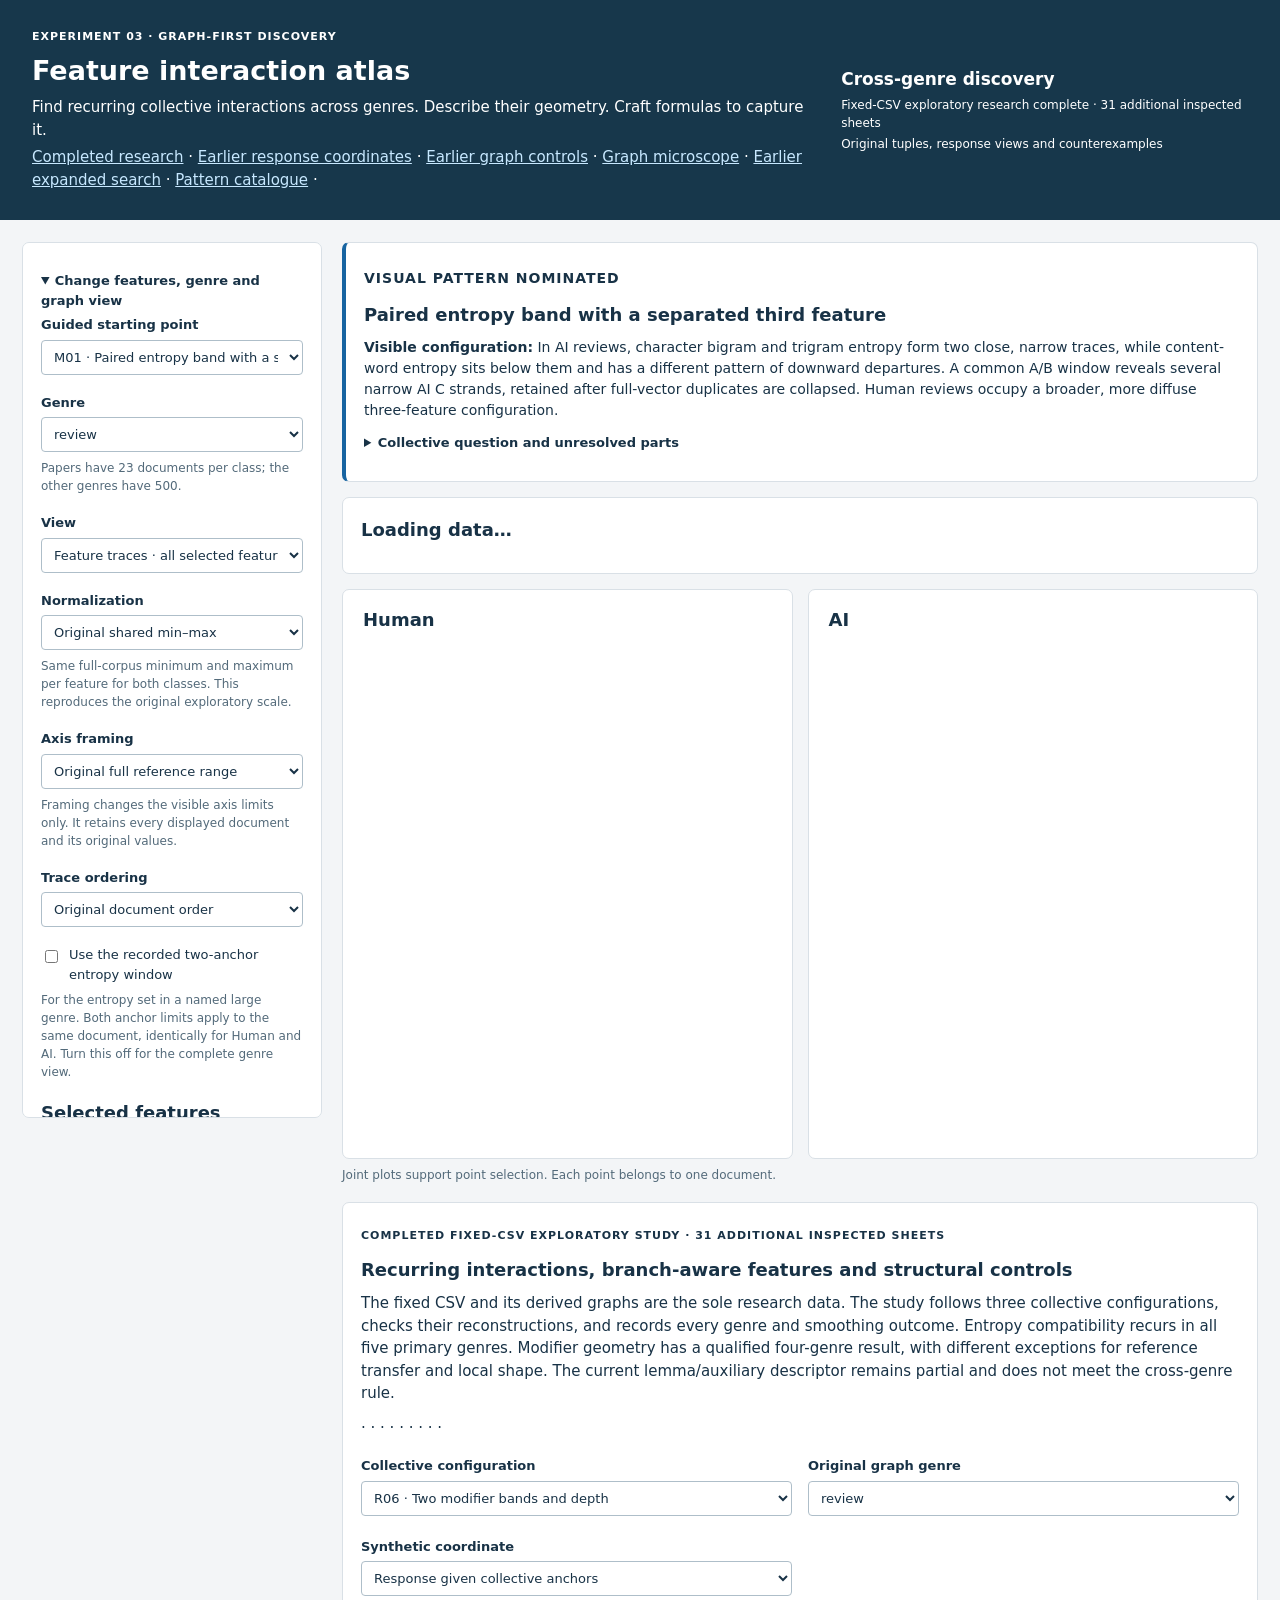
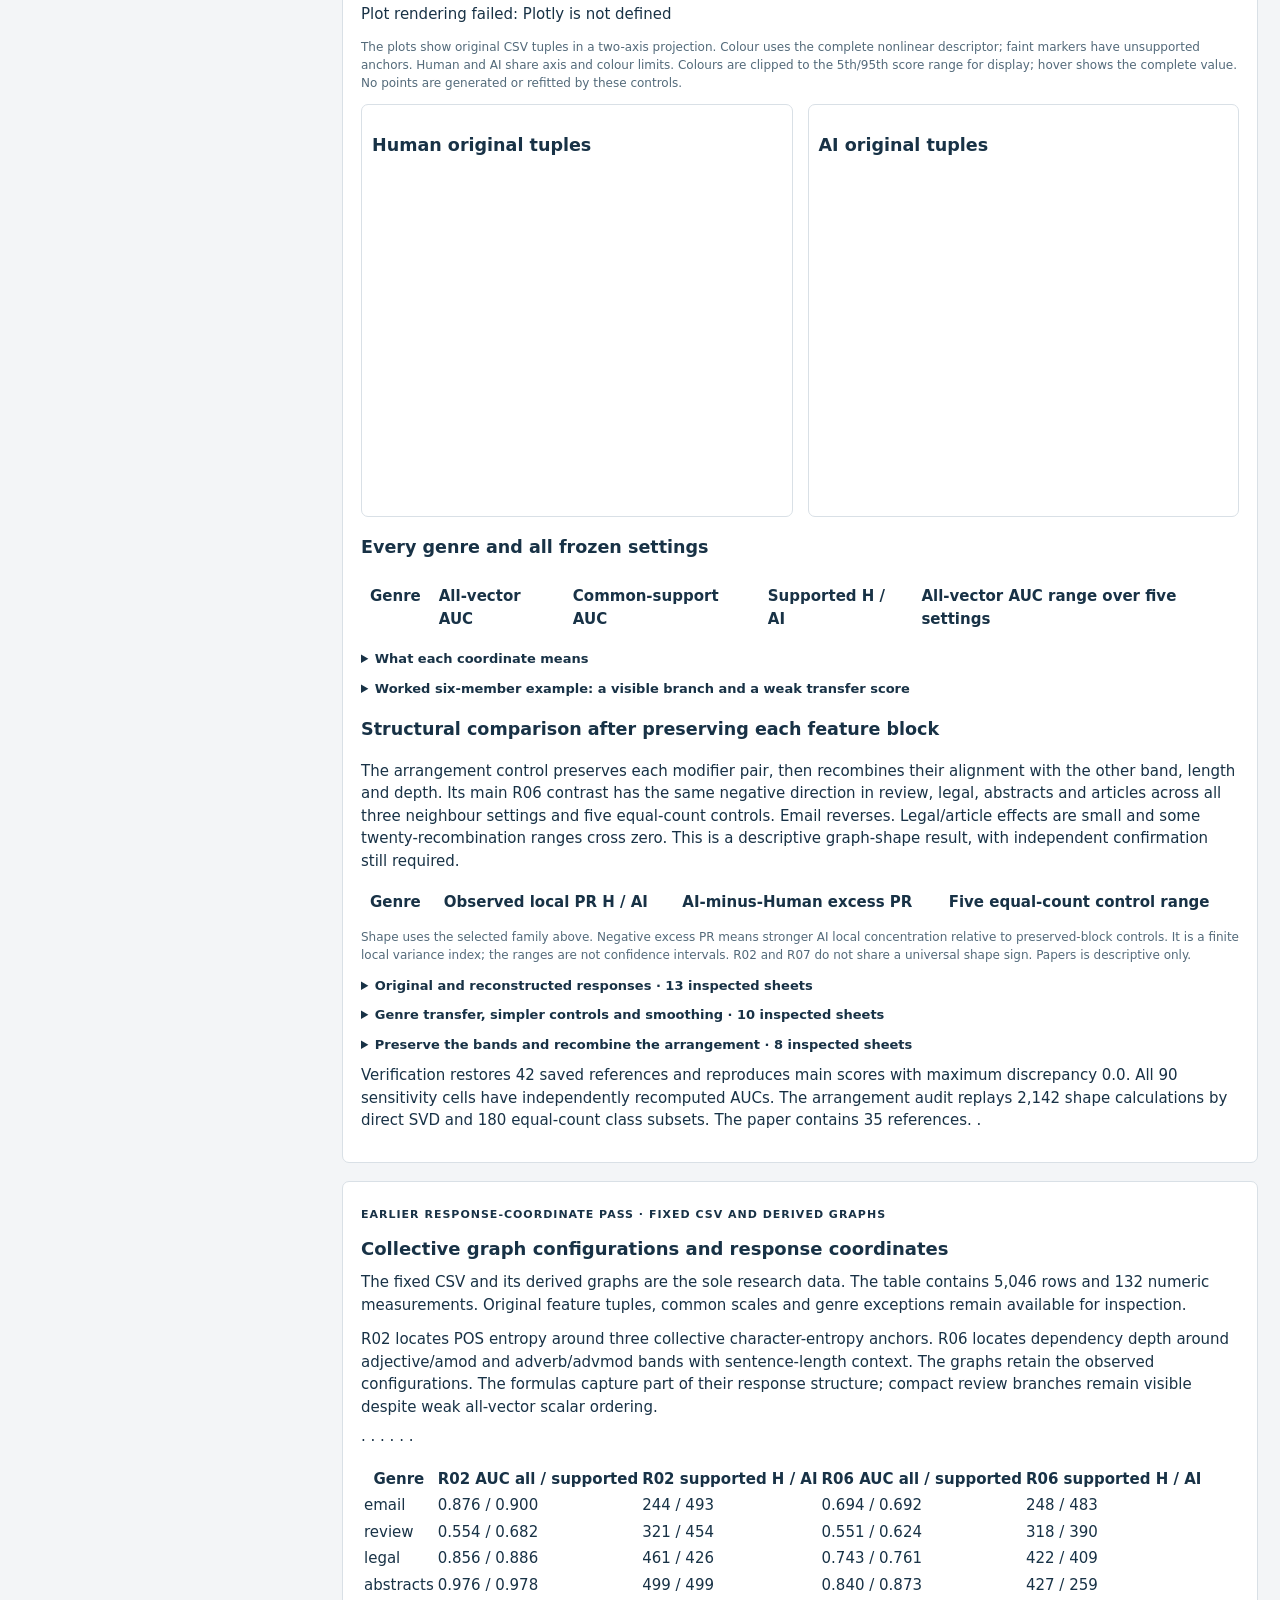
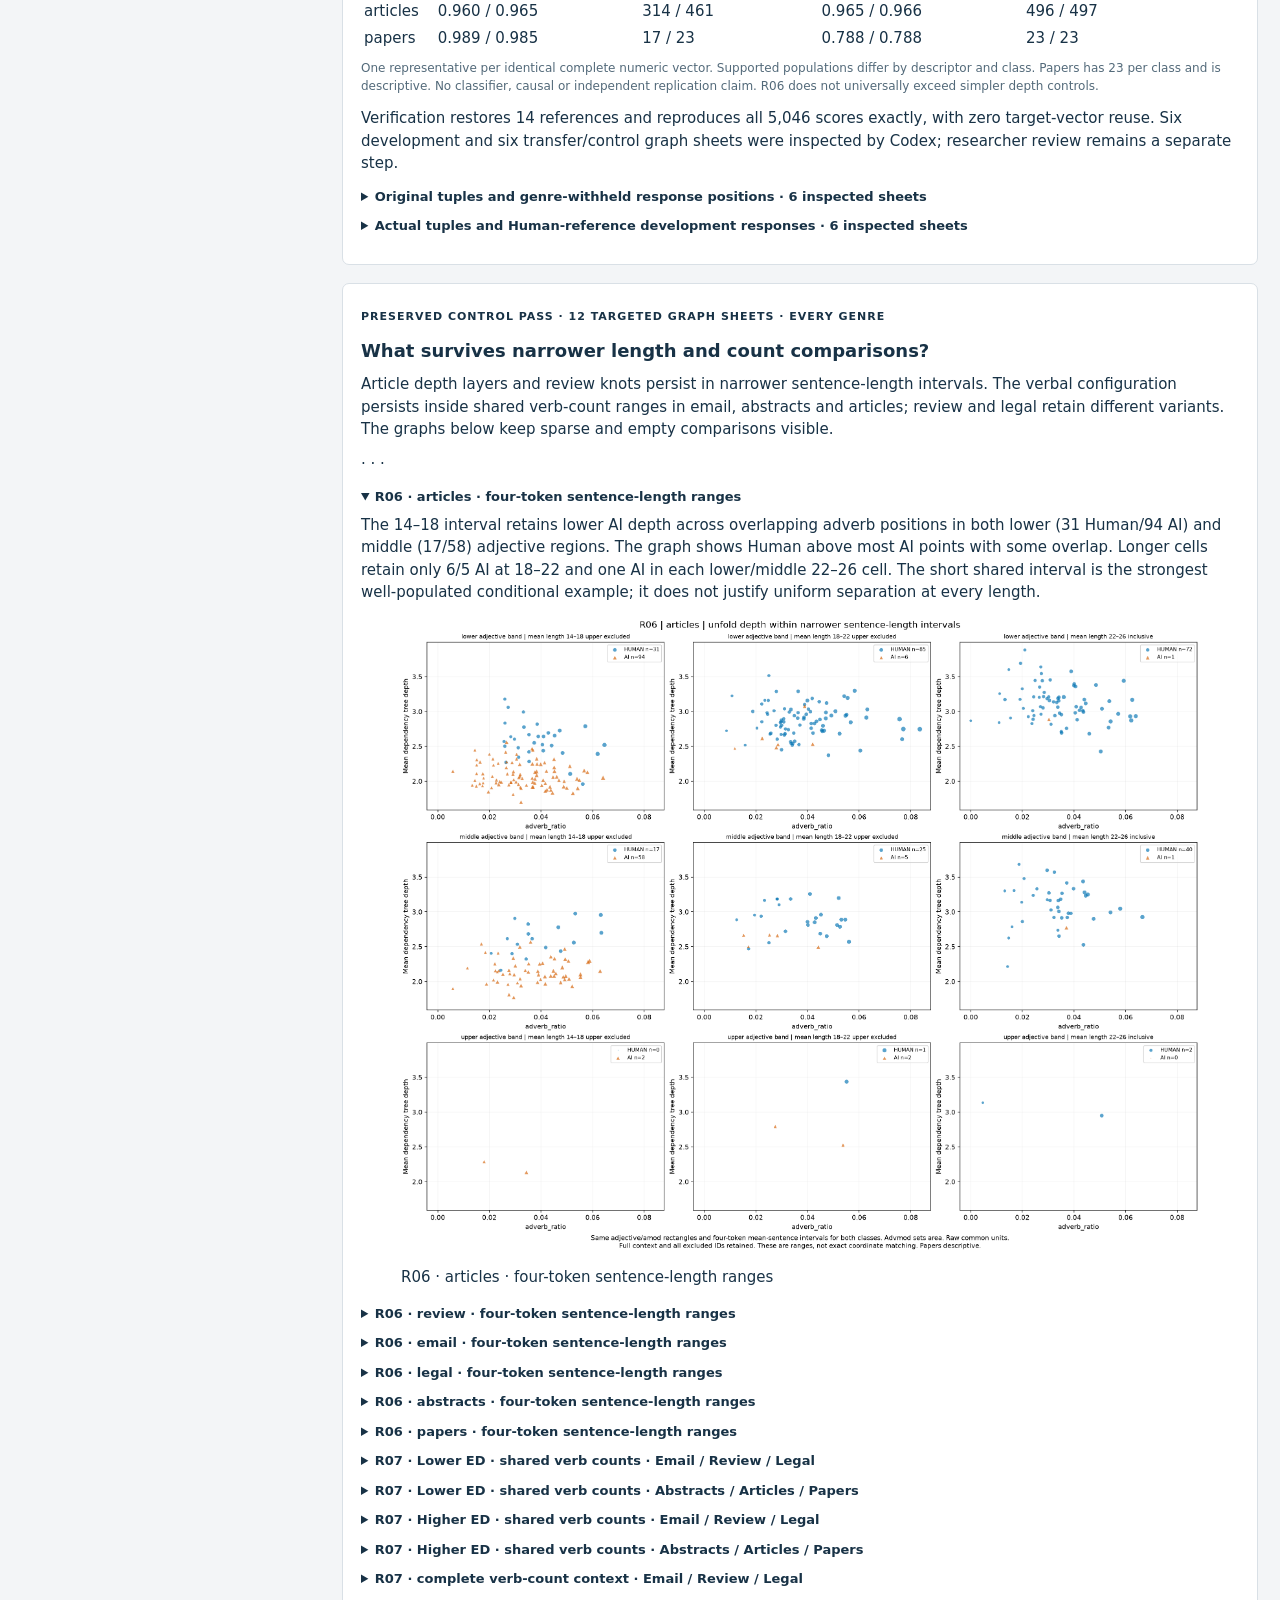
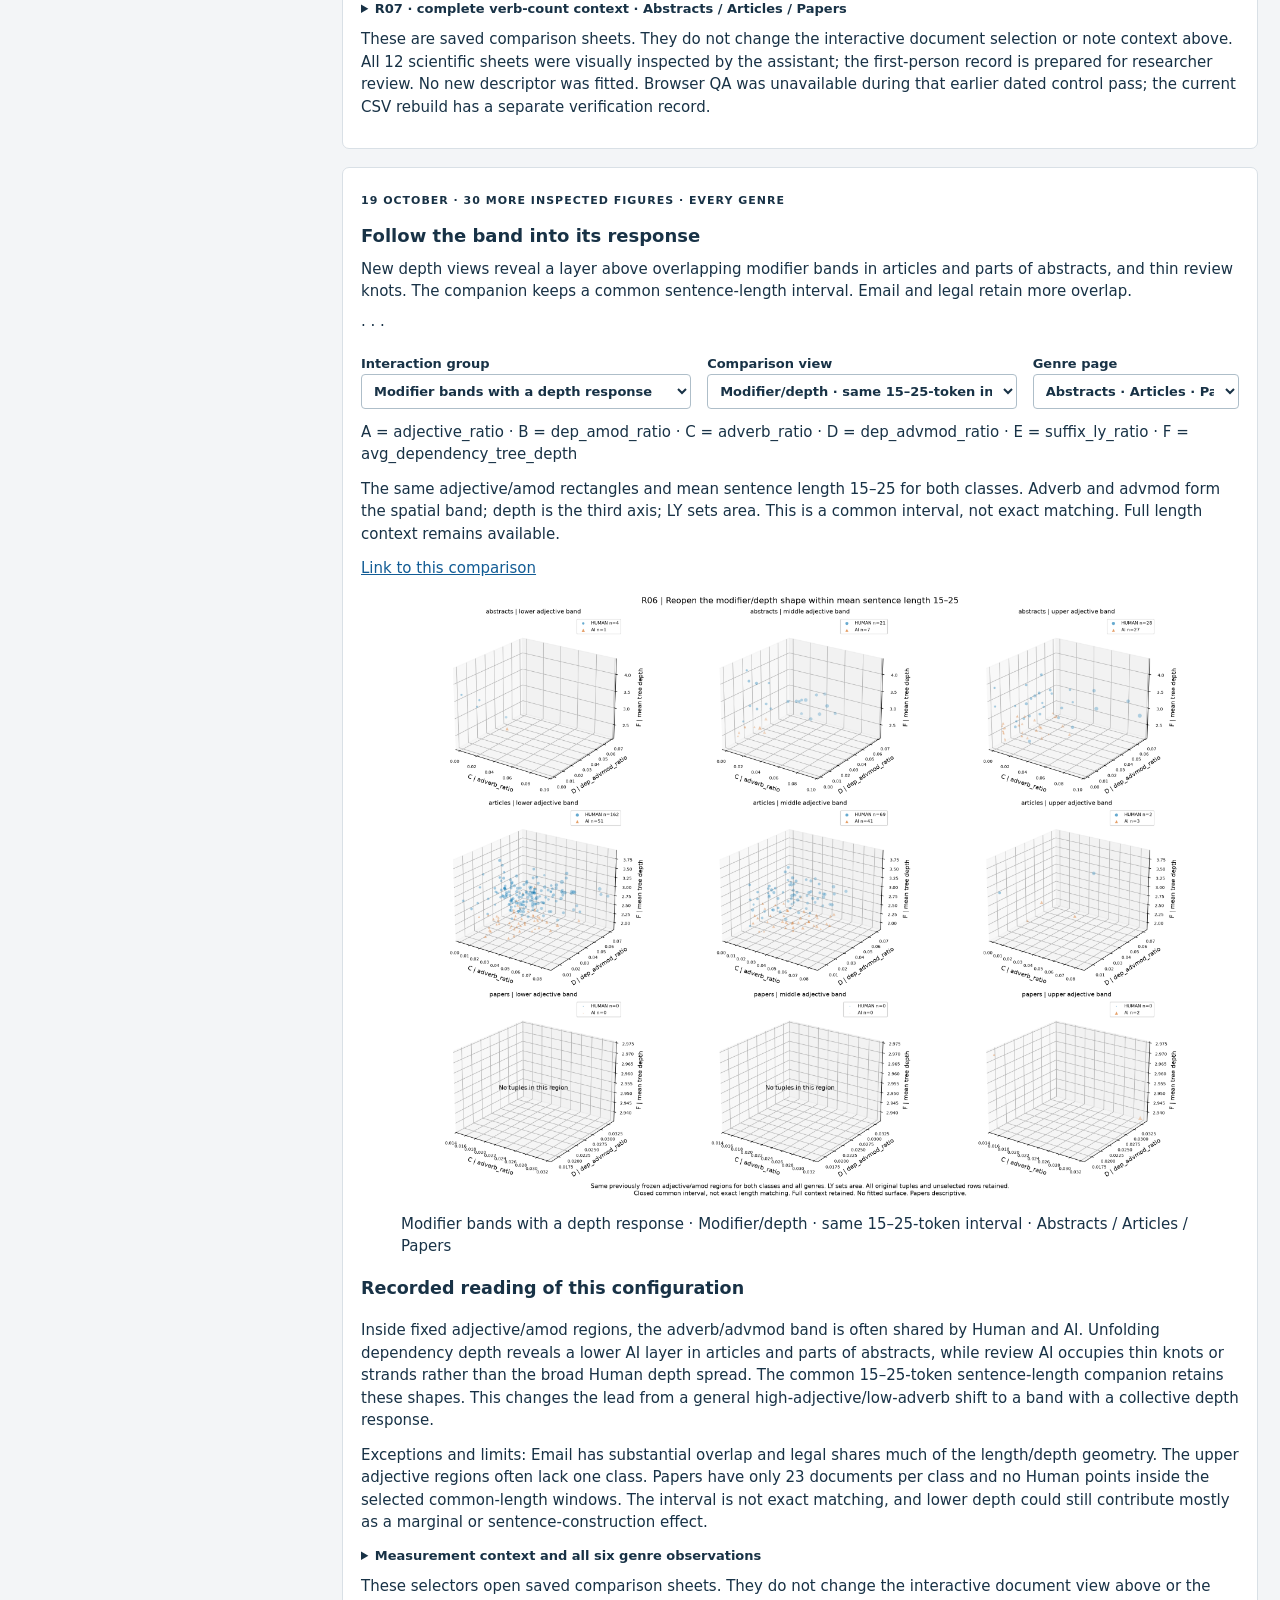
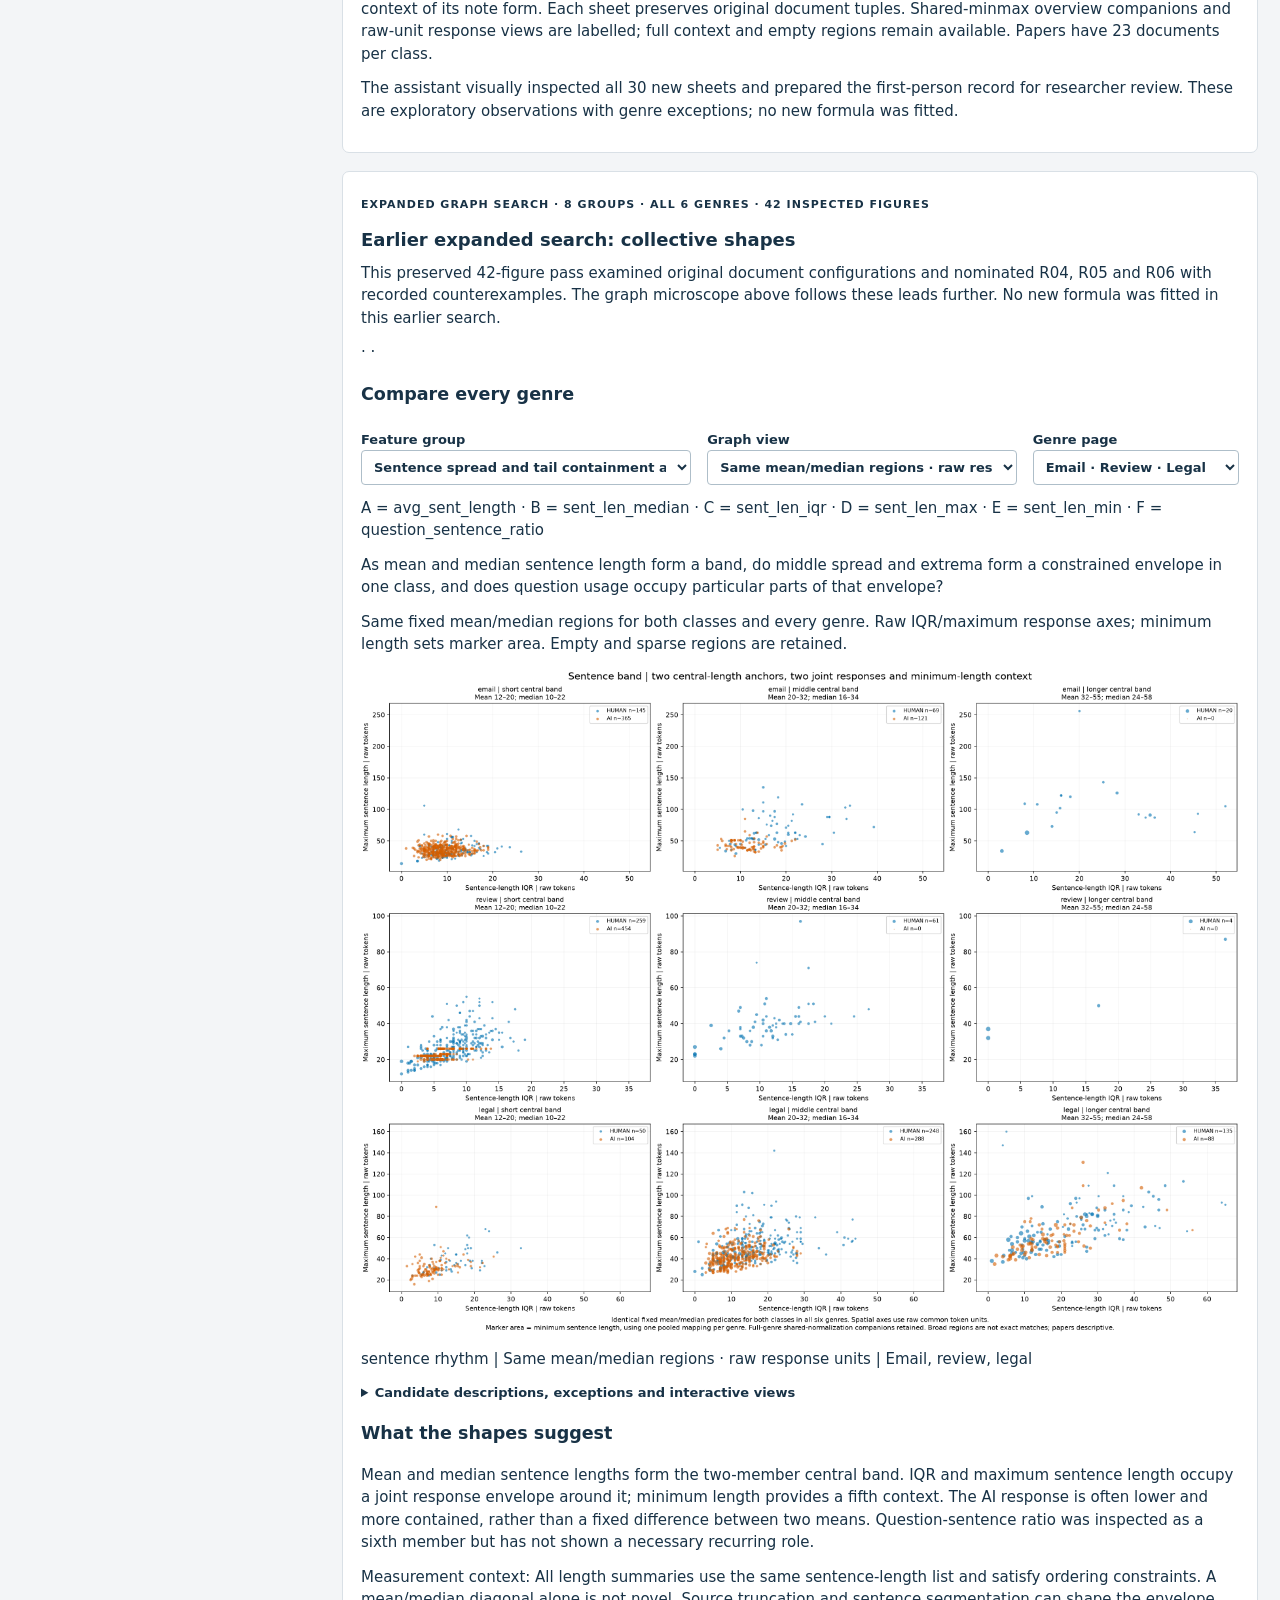
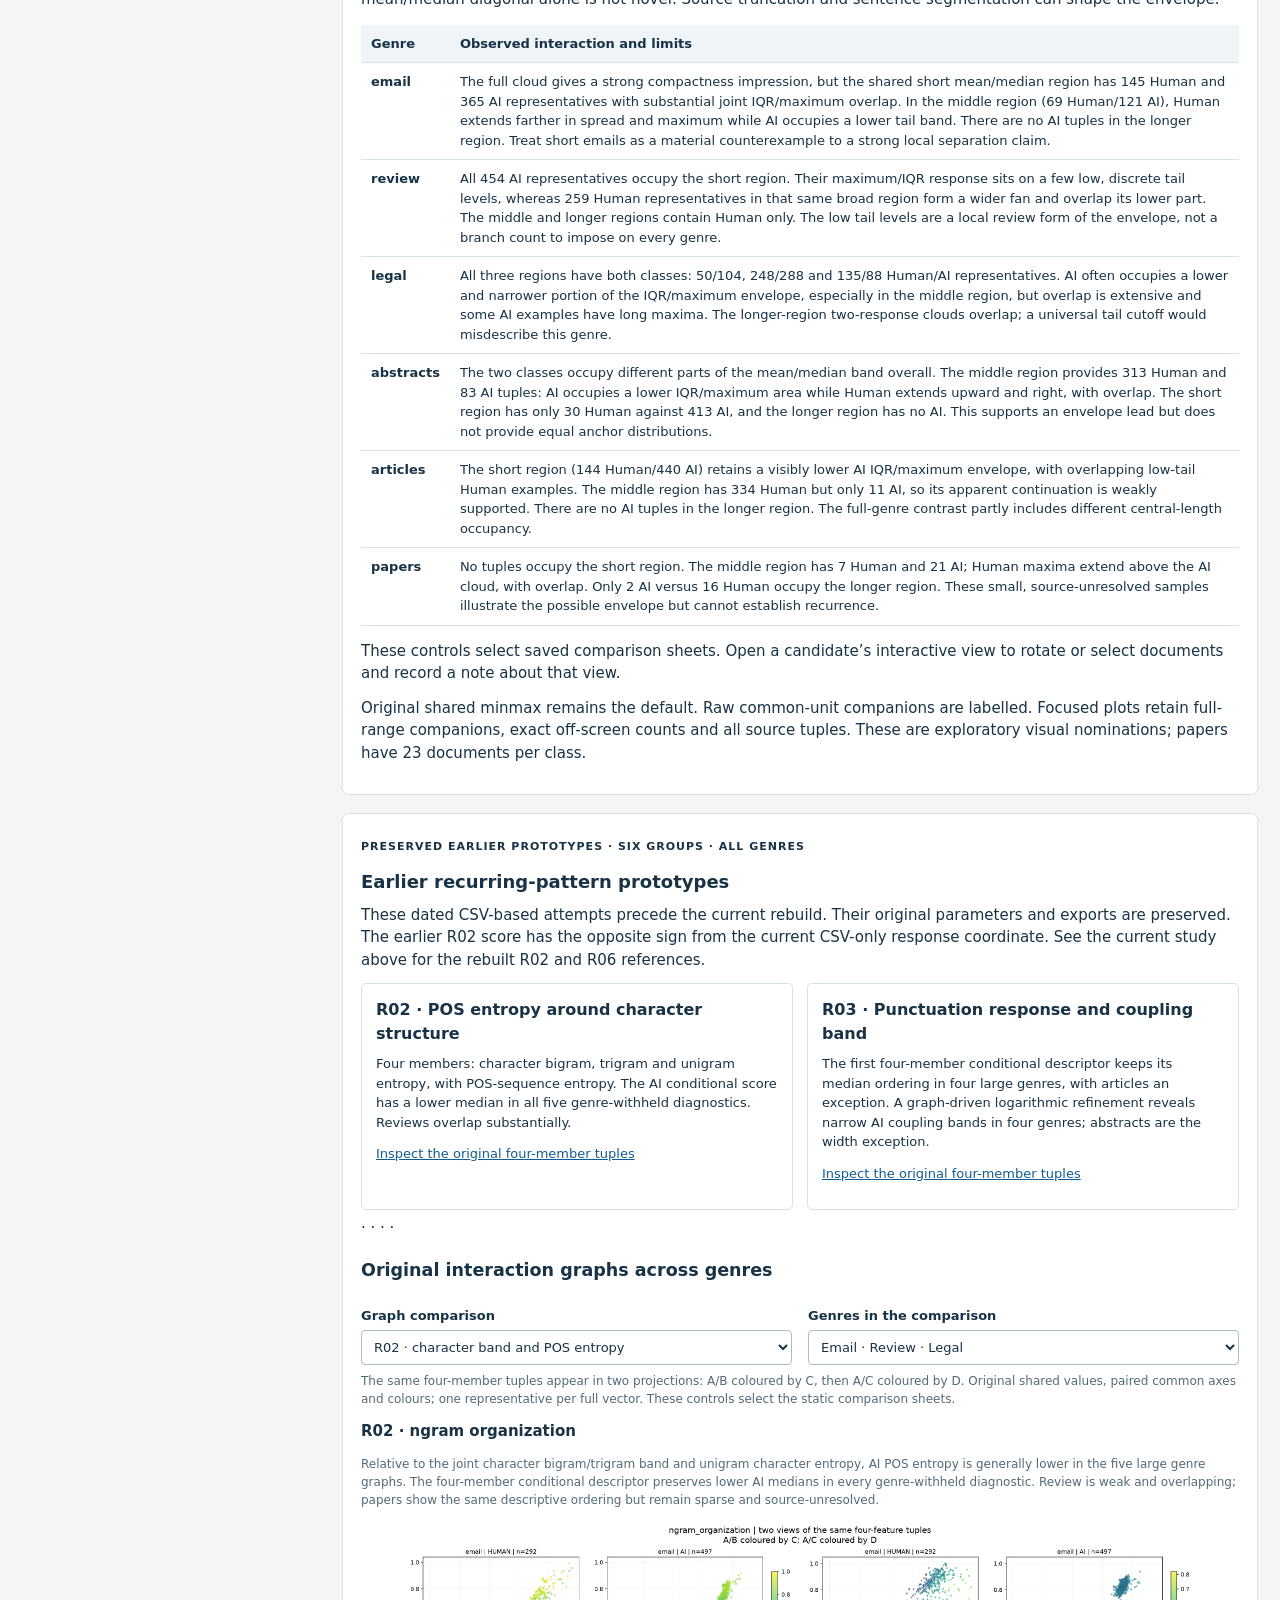
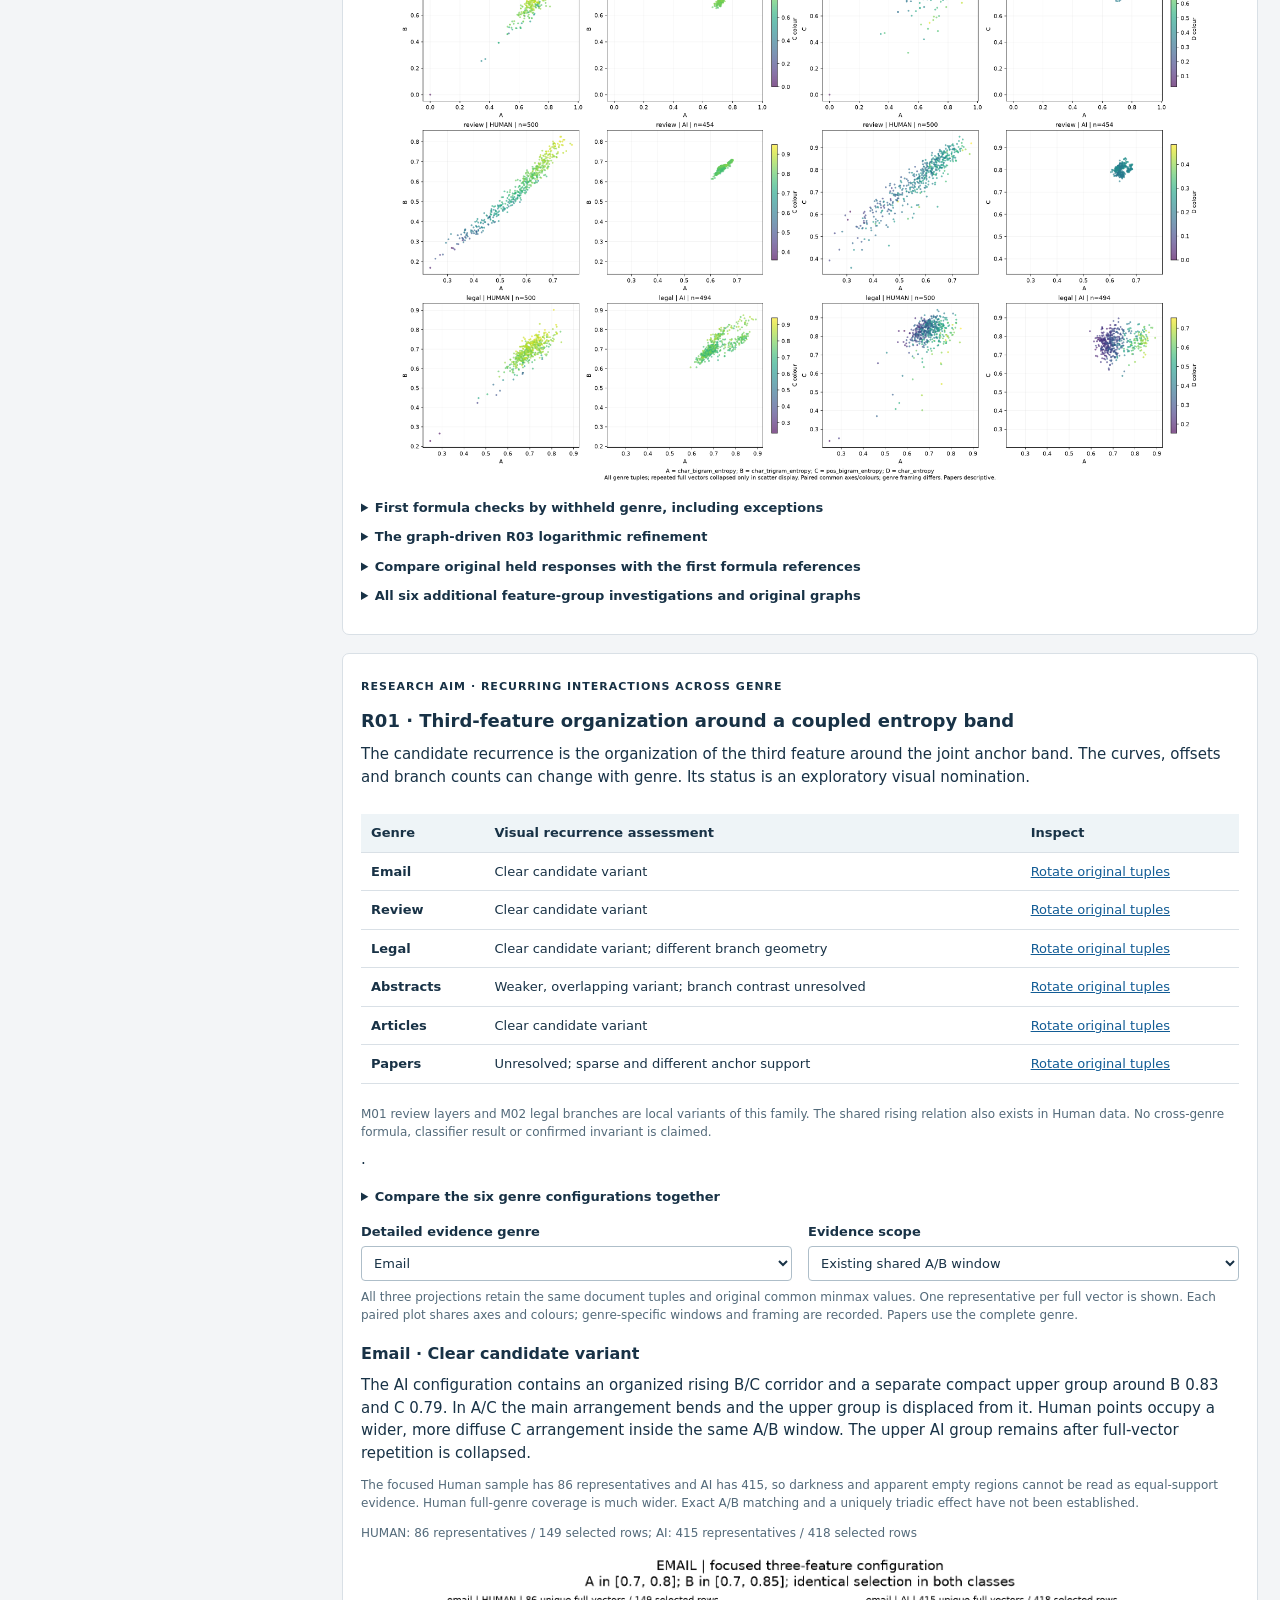
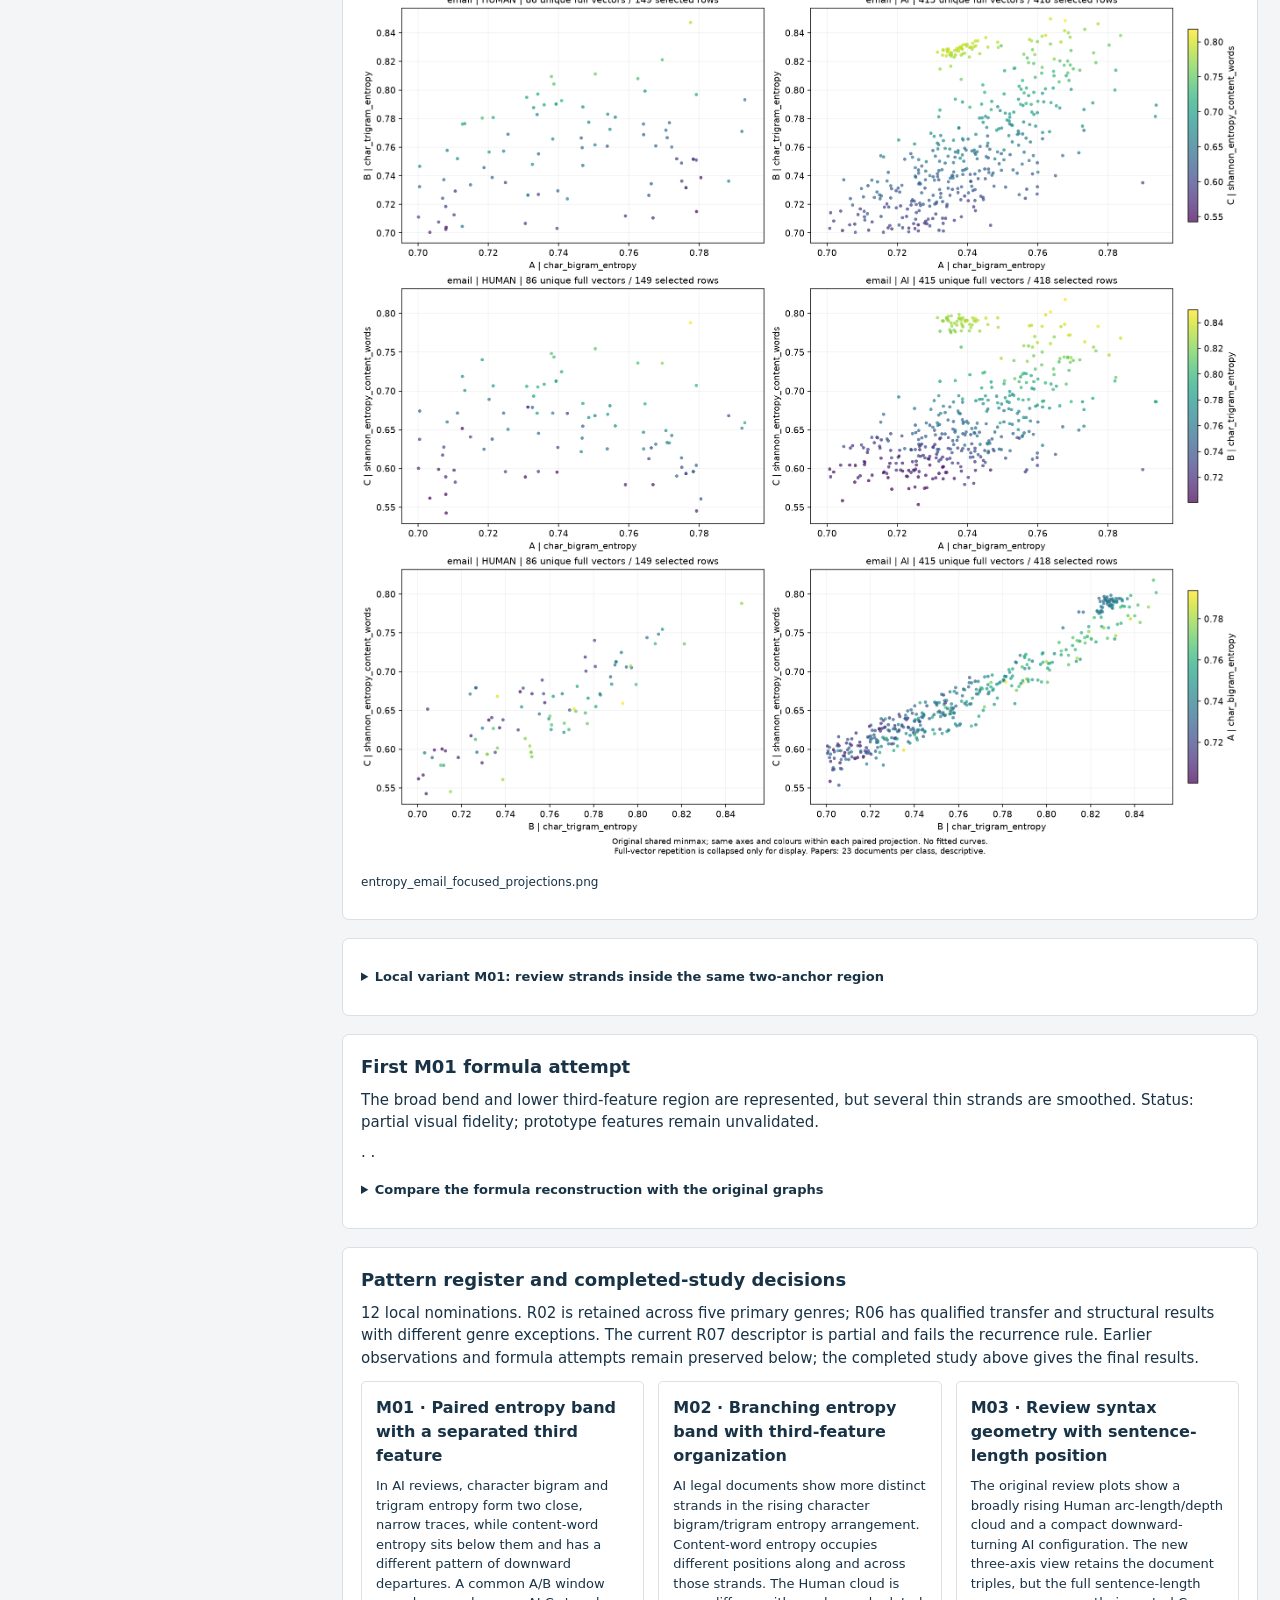
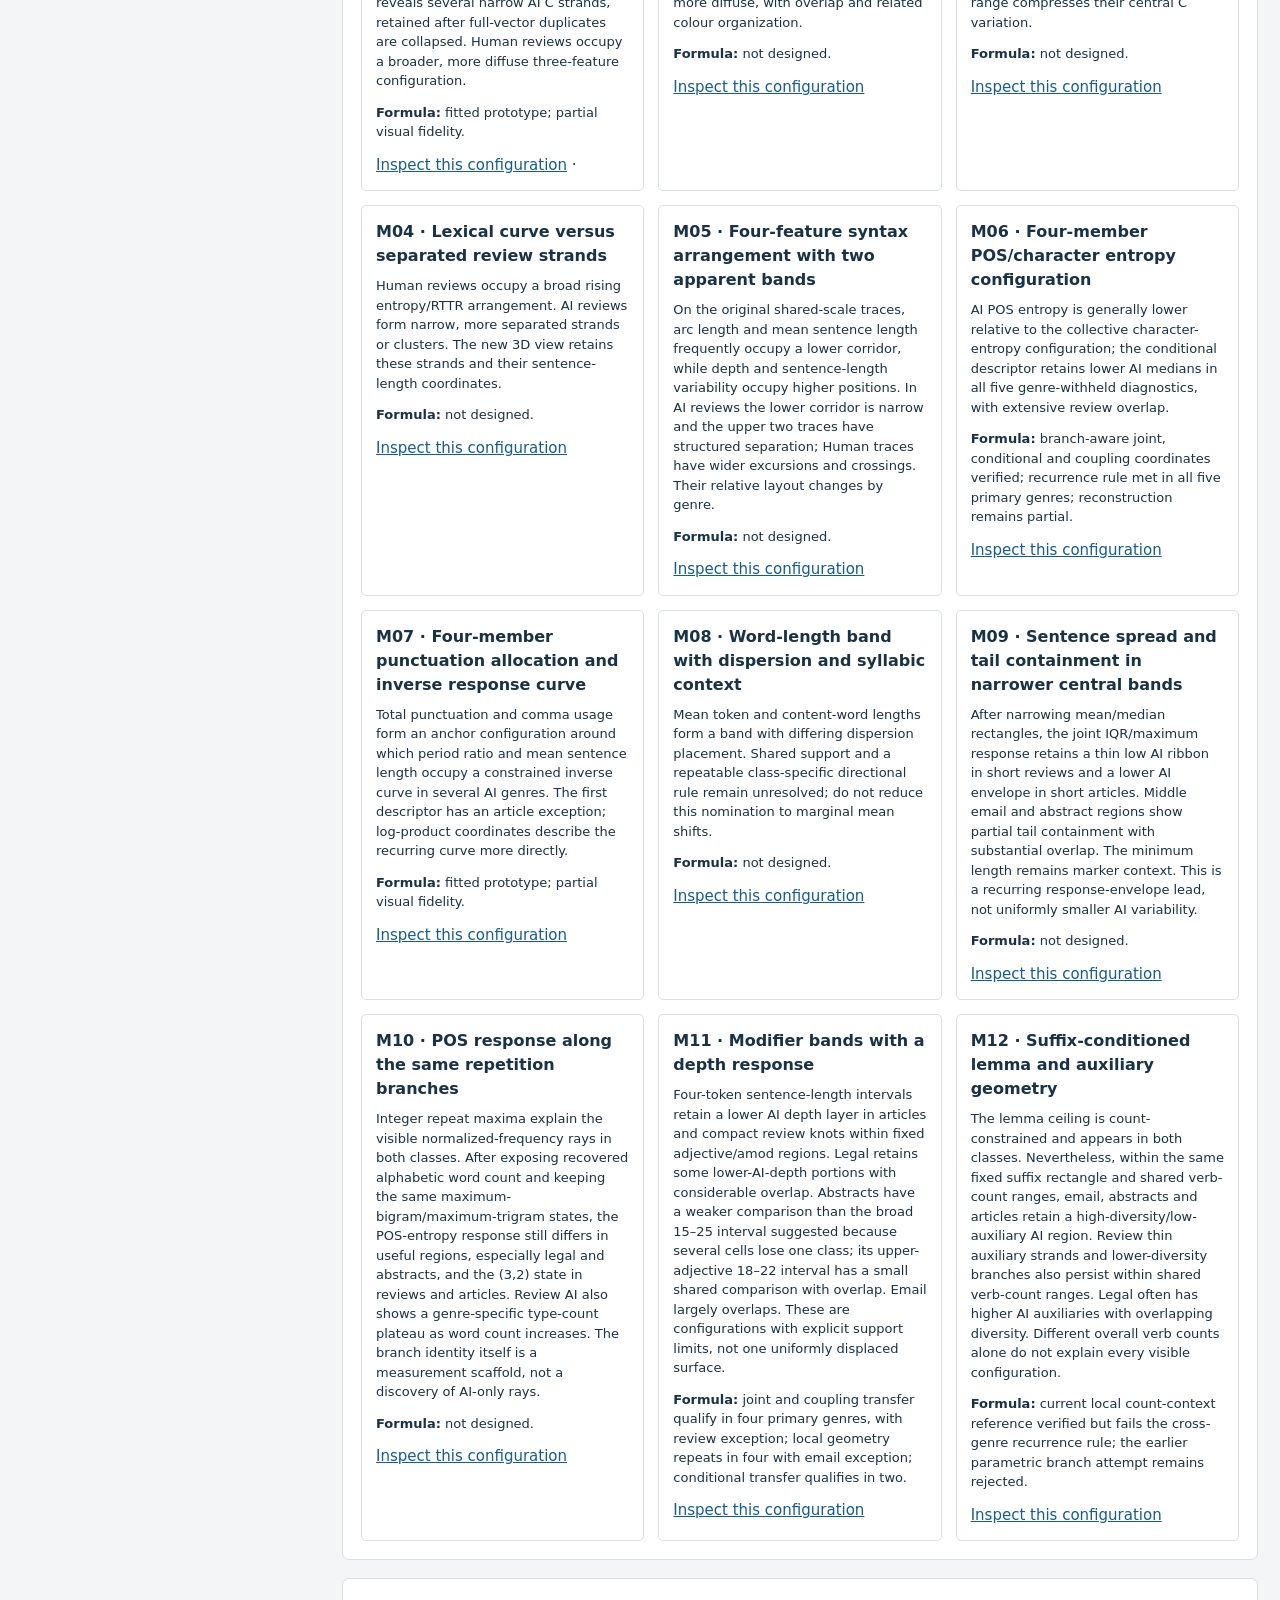
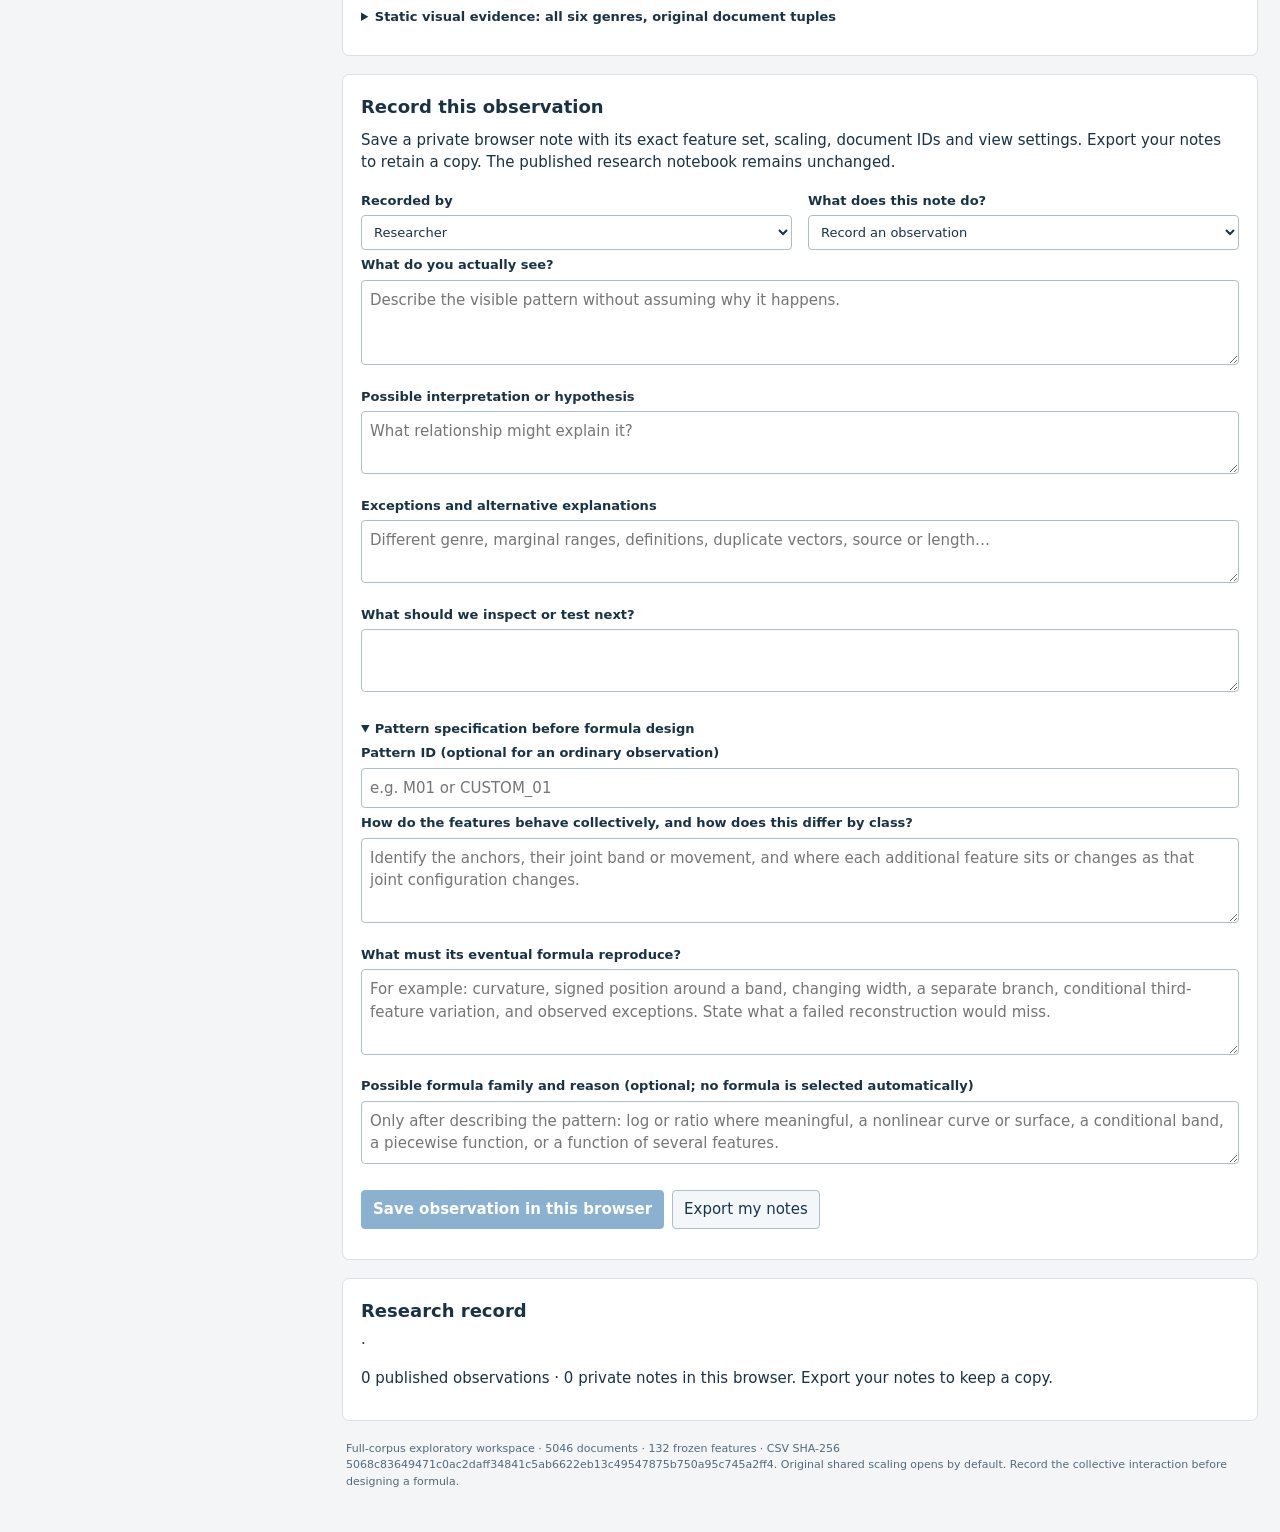
==== site/index.html @ de9548c0 "Publish verified graph-led stylometry research portal" ====
<!doctype html>
<html data-research-build="e2aa85a978408292b7c36ce3f6cf7c62e04ed5007999413b67fdf1dfb135f98e" lang="en"><head><meta name="description" content="Explore collective stylometric feature interactions across Human and AI writing genres. Fixed-CSV graph-led exploratory research, formulas, controls and reproducible artifacts."><meta charset="utf-8"><meta name="viewport" content="width=device-width, initial-scale=1">
<title>Experiment 03 · Feature interaction atlas</title><style>:root{font-family:Segoe UI,system-ui,sans-serif;color:#183246;background:#f3f5f7;font-size:15px;line-height:1.5}*{box-sizing:border-box}body{margin:0}header{background:#17374b;color:white;padding:24px 32px;display:flex;gap:30px;justify-content:space-between}header h1{font-size:27px;margin:4px 0}header p{margin:5px 0;max-width:850px}.eyebrow{font-size:11px;letter-spacing:1px;font-weight:700}.status{min-width:240px;display:flex;flex-direction:column;justify-content:center;gap:3px;font-size:12px}.status strong{font-size:17px}main{display:grid;grid-template-columns:300px minmax(0,1fr);gap:20px;padding:22px;max-width:1900px;margin:auto}aside,.guide,.view-summary,.record,.plots>section{background:white;border:1px solid #d9e0e6;border-radius:7px;padding:18px}aside{align-self:start;position:sticky;top:12px;max-height:calc(100vh - 24px);overflow:auto}.content{min-width:0}h2{font-size:18px;margin:0 0 9px}p{margin:7px 0 12px}label{display:block;font-weight:600;font-size:13px;margin:5px 0}input,select,textarea,button{font:inherit}select,input[type=search],textarea{width:100%;border:1px solid #aebec9;border-radius:4px;padding:8px;background:white;color:#183246}select{font-size:13px}textarea{resize:vertical;margin-bottom:10px}button{cursor:pointer;border:1px solid #aebec9;border-radius:4px;padding:7px 11px;background:#f4f7f9;color:#17374b}button:hover{background:#e1ebf2}button:disabled{opacity:.5;cursor:default}.primary{background:#1764a1;border-color:#1764a1;color:white;font-weight:600}.primary:hover{background:#124e7d}.control{margin:18px 0}.hint{font-size:12px;color:#536a7a}.warning{font-size:13px;color:#805115}.warning:empty{display:none}.guide{border-left:4px solid #1764a1;margin-bottom:15px}.guide p{font-size:14px}.view-summary{margin-bottom:15px}.plots{display:grid;grid-template-columns:1fr 1fr;gap:15px}.plots>section{padding:10px;min-width:0}.plots h2{padding:6px 10px}.plot{height:500px}.record{margin-top:18px}.form-row{display:grid;grid-template-columns:1fr 1fr;gap:16px}footer{font-size:11px;overflow-wrap:anywhere;color:#536a7a;padding:20px 4px}details{margin:10px 0}summary{cursor:pointer;font-weight:600;font-size:13px}.check{display:flex;align-items:start;gap:8px;font-weight:400}.check input{margin-top:5px}#selected-features{padding-left:0;list-style:none}#selected-features li{display:flex;gap:5px;align-items:center;margin:7px 0;background:#f3f6f8;border-radius:4px;padding:6px}#selected-features .name{font-size:12px;overflow-wrap:anywhere;flex:1}#selected-features button{padding:1px 5px;font-size:12px}#feature-library{max-height:260px;overflow:auto;margin-top:8px}#feature-library label{font-size:12px;font-weight:400;display:flex;gap:5px;overflow-wrap:anywhere;border-bottom:1px solid #edf0f3;padding:5px 0}#pending,#save-status{font-size:13px}a{color:#125c95}.note{border-top:1px solid #d9e0e6;padding:12px 0}.note p{font-size:13px}.help li{font-size:12px;margin:5px 0}@media(max-width:1150px){main{grid-template-columns:270px minmax(0,1fr);padding:14px;gap:14px}.plots{grid-template-columns:1fr}.plot{height:440px}header{padding:20px}}@media(max-width:700px){main{display:block}aside{position:static;max-height:none;margin-bottom:15px}header{display:block}.status{margin-top:15px}.form-row{grid-template-columns:1fr}.plot{height:390px}}
:root .plots.expanded{grid-template-columns:1fr}
input[type=text]{width:100%;border:1px solid #aebec9;border-radius:4px;padding:8px;color:#183246}.header-link{color:#c7e8ff}
.catalogue-grid{display:grid;grid-template-columns:repeat(auto-fit,minmax(240px,1fr));gap:14px}.motif{border:1px solid #d9e0e6;border-radius:5px;padding:14px}.motif h3{margin:0 0 8px;font-size:16px}.motif p{font-size:13px}.evidence-img{max-width:100%;height:auto;display:block;margin:14px auto}.evidence-caption{font-size:12px;overflow-wrap:anywhere}
@media(max-width:1150px){aside .help{display:none}}
[hidden]{display:none!important}.table-scroll{overflow-x:auto}.recurrence-table{border-collapse:collapse;width:100%;font-size:13px;margin:14px 0}.recurrence-table td,.recurrence-table th{text-align:left;border-bottom:1px solid #d9e0e6;padding:9px 10px;vertical-align:top}.recurrence-table thead{background:#eef4f7}.genre-evidence h3{font-size:16px;margin:18px 0 8px}.genre-evidence figure{margin:10px 0}.expanded-controls{grid-template-columns:1.6fr 1.5fr 1fr}@media(max-width:900px){.expanded-controls{grid-template-columns:1fr}}.expanded-search-figure{margin:12px 0}
</style><script src="assets/vendor/plotly-3.7.0.min.js" defer></script><style>#branch-study th,#branch-study td{padding:7px 9px;text-align:left;vertical-align:top}#branch-study th{white-space:normal}#branch-study table{width:100%;border-collapse:collapse}#branch-study tr:nth-child(even){background:#f5f8fa}#portal-loading{padding:12px 20px;background:#edf6fa;color:#17333f}#export-notes{margin-left:8px}</style></head>
<body><div id="portal-loading" role="status">Loading the fixed feature table and graph controls…</div><noscript>This portal needs JavaScript for interactive plots. The manuscript and downloadable research reports remain available through their links.</noscript>
<header><div><p class="eyebrow">EXPERIMENT 03 · GRAPH-FIRST DISCOVERY</p><h1>Feature interaction atlas</h1><p>Find recurring collective interactions across genres. Describe their geometry. Craft formulas to capture it.</p><p><a class="header-link" href="#branch-study">Completed research</a> · <a class="header-link" href="#csv-only-response">Earlier response coordinates</a> · <a class="header-link" href="#control-review">Earlier graph controls</a> · <a class="header-link" href="#graph-microscope">Graph microscope</a> · <a class="header-link" href="#visual-search">Earlier expanded search</a> · <a class="header-link" href="#catalogue">Pattern catalogue</a> · </p></div><div class="status"><strong>Cross-genre discovery</strong><span id="freeze-status">Research status is recorded in the notebook</span><span>Original tuples, response views and counterexamples</span></div></header>
<main>
<aside>
<details id="view-controls" open><summary>Change features, genre and graph view</summary>
  <label for="candidate">Guided starting point</label><select id="candidate"></select>
  <section class="control"><label for="genre">Genre</label><select id="genre"><option value="ALL">All genres · exploratory</option></select><p class="hint">Papers have 23 documents per class; the other genres have 500.</p></section>
  <section class="control"><label for="mode">View</label><select id="mode"><option value="joint">Joint plot · A/B axes, C colour, D size</option><option value="three_d">3D · A/B/C axes, D colour</option><option value="traces">Feature traces · all selected features</option><option value="parallel">Parallel coordinates · all selected features</option></select></section>
  <section class="control"><label for="scale">Normalization</label><select id="scale"><option value="minmax">Original shared min–max</option><option value="raw">Raw measurements</option></select><p id="scale-note" class="hint"></p></section>
  <section class="control"><label for="framing">Axis framing</label><select id="framing"><option value="global">Original full reference range</option><option value="displayed">Frame all displayed points, same axes for both classes</option></select><p class="hint">Framing changes the visible axis limits only. It retains every displayed document and its original values.</p></section>
  <section class="control"><label for="order">Trace ordering</label><select id="order"><option value="csv">Original document order</option><option value="anchor">Sort by A; use A values on the horizontal axis</option></select></section>
  <label class="check"><input type="checkbox" id="band-window">Use the recorded two-anchor entropy window</label><p class="hint">For the entropy set in a named large genre. Both anchor limits apply to the same document, identically for Human and AI. Turn this off for the complete genre view.</p>
  <section class="control"><h2>Selected features</h2><p class="hint">Order determines A, B, C, D. Traces and parallel coordinates show the complete selection.</p><ol id="selected-features"></ol>
    <details><summary>Add or remove features</summary><label for="feature-search">Find a feature</label><input id="feature-search" type="search" placeholder="e.g. sentence, entropy, pronoun"><div id="feature-library"></div></details>
  </section>
  <label class="check"><input type="checkbox" id="collapse">Show one representative per repeated 132-feature vector within each class and genre</label>
  <p class="hint">Display filtering does not refit the original shared normalization.</p>
  <button id="apply" class="primary">Apply view</button><p id="pending" role="status"></p>
</details>
  <details class="help" open><summary>How this research proceeds</summary><ol><li>Inspect two, three or more features together on the original shared scale.</li><li>Identify a configuration: convergence, divergence, a band, a branch, or an additional feature varying with the collective configuration.</li><li>Describe the Human and AI versions, including genre exceptions.</li><li>Specify what a formula must preserve before choosing its mathematical form.</li><li>Craft a pattern-specific function, potentially nonlinear and multivariate; compare its reconstruction with the graph.</li><li>Evaluate the resulting augmented feature, uncertainty and recurrence on appropriate held-out data.</li></ol><p>The notebook records the graph targets, formula design, experiments and results.</p></details>
</aside>
<div class="content">
  <section class="guide"><p class="eyebrow" id="candidate-status">VISUAL NOMINATION · FORMULA NOT DESIGNED</p><h2 id="guide-title"></h2><p><strong>Visible configuration:</strong> <span id="guide-observed"></span></p><details><summary>Collective question and unresolved parts</summary><p><strong>Interaction to describe:</strong> <span id="guide-question"></span></p><p><strong>What remains unresolved:</strong> <span id="guide-remains"></span></p><p class="hint">Graphs preserve the observed values; scaling, plotting order and encoding affect their appearance. A visible class contrast does not by itself establish causation or cross-genre persistence.</p></details></section>
  <section class="view-summary"><h2 id="view-title">Loading data…</h2><p id="encoding"></p><p id="counts"></p><p id="warnings" class="warning"></p></section>
  <div class="plots"><section><h2>Human</h2><div id="human-plot" class="plot"></div></section><section><h2>AI</h2><div id="ai-plot" class="plot"></div></section></div>
  <p id="selection-note" class="hint">Joint plots support point selection. Each point belongs to one document.</p>
  <section class="record" id="branch-study"><p class="eyebrow">COMPLETED FIXED-CSV EXPLORATORY STUDY · 31 ADDITIONAL INSPECTED SHEETS</p>
<h2>Recurring interactions, branch-aware features and structural controls</h2>
<p>The fixed CSV and its derived graphs are the sole research data. The study follows three collective configurations, checks their reconstructions, and records every genre and smoothing outcome. Entropy compatibility recurs in all five primary genres. Modifier geometry has a qualified four-genre result, with different exceptions for reference transfer and local shape. The current lemma/auxiliary descriptor remains partial and does not meet the cross-genre rule.</p>
<p> ·  ·  ·  ·  ·  ·  ·  ·  · </p>
<div class="form-row"><div><label for="branch-family">Collective configuration</label><select id="branch-family"><option value="R06">R06 · Two modifier bands and depth</option><option value="R02">R02 · Four entropies</option><option value="R07">R07 · Lemma and auxiliary branches</option></select></div><div><label for="branch-genre">Original graph genre</label><select id="branch-genre"><option value="ALL">All genres</option><option>email</option><option selected>review</option><option>legal</option><option>abstracts</option><option>articles</option><option>papers</option></select></div><div><label for="branch-metric">Synthetic coordinate</label><select id="branch-metric"><option value="conditional">Response given collective anchors</option><option value="joint">Whole-configuration compatibility</option><option value="coupling">Coupling beyond univariate marginals</option></select></div></div>
<p id="branch-explanation"></p><p class="hint">The plots show original CSV tuples in a two-axis projection. Colour uses the complete nonlinear descriptor; faint markers have unsupported anchors. Human and AI share axis and colour limits. Colours are clipped to the 5th/95th score range for display; hover shows the complete value. No points are generated or refitted by these controls.</p>
<div class="plots"><section><h3>Human original tuples</h3><div id="branch-human-plot" style="height:330px"></div></section><section><h3>AI original tuples</h3><div id="branch-ai-plot" style="height:330px"></div></section></div>
<h3>Every genre and all frozen settings</h3><div style="overflow-x:auto"><table><thead><tr><th>Genre</th><th>All-vector AUC</th><th>Common-support AUC</th><th>Supported H / AI</th><th>All-vector AUC range over five settings</th></tr></thead><tbody id="branch-results-body"></tbody></table></div><p id="branch-retention" class="hint"></p>
<details><summary>What each coordinate means</summary><p>Whole-configuration compatibility compares the two complete local reference mixtures. Conditional compatibility locates the response after accounting for the collective anchor arrangement. Coupling subtracts the exact univariate-marginal contrast from the joint contrast. All use the same frozen training-only scale. A positive value favours the AI reference locally; none is a calibrated authorship probability.</p><p>For R06, adjective/amod and adverb/advmod each enter as a collective radius and angular balance, with log sentence length and log depth. Full covariance kernels retain local orientation and several response branches. The score always evaluates both reference classes at the same numeric query.</p></details>
<details><summary>Worked six-member example: a visible branch and a weak transfer score</summary><p>The review AI row below was chosen by a fixed hash among supported vectors; its Human comparison is the closest observed anchor configuration. They are an explanatory comparison, not a paired corpus. Both rows are favoured by the Human reference fitted to other genres. The AI row remains part of the visible review configuration. This makes the descriptor's failure inspectable instead of removing that point or changing its label.</p><div style="overflow-x:auto"><table><thead><tr><th>Measurement or coordinate</th><th>AI row 765</th><th>Human row 3282</th></tr></thead><tbody><tr><td>adjective_ratio</td><td>0.04000</td><td>0.05208</td></tr><tr><td>dep_amod_ratio</td><td>0.01515</td><td>0.01869</td></tr><tr><td>adverb_ratio</td><td>0.08000</td><td>0.07292</td></tr><tr><td>dep_advmod_ratio</td><td>0.06667</td><td>0.06542</td></tr><tr><td>avg_sent_length</td><td>14.34783</td><td>15.28571</td></tr><tr><td>avg_dependency_tree_depth</td><td>2.36970</td><td>2.45794</td></tr><tr><td>joint contrast</td><td>-35.5263</td><td>-22.4381</td></tr><tr><td>conditional contrast</td><td>-16.3045</td><td>-8.1066</td></tr><tr><td>coupling contrast</td><td>-33.6845</td><td>-20.8878</td></tr></tbody></table></div><p>Source rows are zero-based. These are original measurements and frozen genre-withheld scores. The original interaction graphs and the separate cohort-shape control retain the review knots.</p></details>
<h3>Structural comparison after preserving each feature block</h3><p>The arrangement control preserves each modifier pair, then recombines their alignment with the other band, length and depth. Its main R06 contrast has the same negative direction in review, legal, abstracts and articles across all three neighbour settings and five equal-count controls. Email reverses. Legal/article effects are small and some twenty-recombination ranges cross zero. This is a descriptive graph-shape result, with independent confirmation still required.</p><div style="overflow-x:auto"><table><thead><tr><th>Genre</th><th>Observed local PR H / AI</th><th>AI-minus-Human excess PR</th><th>Five equal-count control range</th></tr></thead><tbody id="branch-shape-body"></tbody></table></div><p class="hint">Shape uses the selected family above. Negative excess PR means stronger AI local concentration relative to preserved-block controls. It is a finite local variance index; the ranges are not confidence intervals. R02 and R07 do not share a universal shape sign. Papers is descriptive only.</p>
<details><summary>Original and reconstructed responses · 13 inspected sheets</summary><figure><img loading="lazy" decoding="async" class="evidence-img branch-evidence" loading="lazy" alt="R02_entropy_branch_reconstruction_page1.png" src="assets/evidence/c203a6670a682634163ecd7813ecff3a122868c68741b6456fe2b2460df78922.png"><figcaption>R02_entropy_branch_reconstruction_page1.png · c203a6670a682634163ecd7813ecff3a122868c68741b6456fe2b2460df78922</figcaption></figure><figure><img loading="lazy" decoding="async" class="evidence-img branch-evidence" loading="lazy" alt="R02_entropy_branch_reconstruction_page2.png" src="assets/evidence/4e7298a78a0c0f810b905280eb427ac2e188905bed0585174059b8202844998b.png"><figcaption>R02_entropy_branch_reconstruction_page2.png · 4e7298a78a0c0f810b905280eb427ac2e188905bed0585174059b8202844998b</figcaption></figure><figure><img loading="lazy" decoding="async" class="evidence-img branch-evidence" loading="lazy" alt="R02_review_branch_detail.png" src="assets/evidence/6814096c4ceeee8535024dab5bf39184a149133bd929d5fba2a6b0c42106d139.png"><figcaption>R02_review_branch_detail.png · 6814096c4ceeee8535024dab5bf39184a149133bd929d5fba2a6b0c42106d139</figcaption></figure><figure><img loading="lazy" decoding="async" class="evidence-img branch-evidence" loading="lazy" alt="R06_adverb_depth_branch_reconstruction_page1.png" src="assets/evidence/6ac7090b2cf7dc652c9056a5fc19f2b8205f2c075c7fbcf32b78e194e5a1f858.png"><figcaption>R06_adverb_depth_branch_reconstruction_page1.png · 6ac7090b2cf7dc652c9056a5fc19f2b8205f2c075c7fbcf32b78e194e5a1f858</figcaption></figure><figure><img loading="lazy" decoding="async" class="evidence-img branch-evidence" loading="lazy" alt="R06_adverb_depth_branch_reconstruction_page2.png" src="assets/evidence/63576b00ee26fbc19804ac2e33572c24f2c230e2cfe05773100c31c11aa8d1fd.png"><figcaption>R06_adverb_depth_branch_reconstruction_page2.png · 63576b00ee26fbc19804ac2e33572c24f2c230e2cfe05773100c31c11aa8d1fd</figcaption></figure><figure><img loading="lazy" decoding="async" class="evidence-img branch-evidence" loading="lazy" alt="R06_length_depth_branch_reconstruction_page1.png" src="assets/evidence/31f139d578059b6521d2b89622bf3f2bbbd5afad2a88b6cb353f8a9cf35d8b9e.png"><figcaption>R06_length_depth_branch_reconstruction_page1.png · 31f139d578059b6521d2b89622bf3f2bbbd5afad2a88b6cb353f8a9cf35d8b9e</figcaption></figure><figure><img loading="lazy" decoding="async" class="evidence-img branch-evidence" loading="lazy" alt="R06_length_depth_branch_reconstruction_page2.png" src="assets/evidence/277b3a0dac64cfb02ac25c9b959843a63a407610d93ec382b6ff0b071bcd9333.png"><figcaption>R06_length_depth_branch_reconstruction_page2.png · 277b3a0dac64cfb02ac25c9b959843a63a407610d93ec382b6ff0b071bcd9333</figcaption></figure><figure><img loading="lazy" decoding="async" class="evidence-img branch-evidence" loading="lazy" alt="R06_review_branch_detail.png" src="assets/evidence/d7fd7e33d5e3820e48a35bdcc7b3bc9e2cea70a6e91614dea7df567b99530f34.png"><figcaption>R06_review_branch_detail.png · d7fd7e33d5e3820e48a35bdcc7b3bc9e2cea70a6e91614dea7df567b99530f34</figcaption></figure><figure><img loading="lazy" decoding="async" class="evidence-img branch-evidence" loading="lazy" alt="R07_count_curve_branch_reconstruction_page1.png" src="assets/evidence/1f65beaa608562e54ff7ba1d7cd2fa51cad7d384079002b558acad189e978571.png"><figcaption>R07_count_curve_branch_reconstruction_page1.png · 1f65beaa608562e54ff7ba1d7cd2fa51cad7d384079002b558acad189e978571</figcaption></figure><figure><img loading="lazy" decoding="async" class="evidence-img branch-evidence" loading="lazy" alt="R07_count_curve_branch_reconstruction_page2.png" src="assets/evidence/e8fd5fe2069661e4c686e13412ecc5fd53d13595d8b0334460beb01f393d5549.png"><figcaption>R07_count_curve_branch_reconstruction_page2.png · e8fd5fe2069661e4c686e13412ecc5fd53d13595d8b0334460beb01f393d5549</figcaption></figure><figure><img loading="lazy" decoding="async" class="evidence-img branch-evidence" loading="lazy" alt="R07_joint_branch_reconstruction_page1.png" src="assets/evidence/cbfacea9b4069ea55929204f707e9b0d1c3c48538880111fca85971206c725bf.png"><figcaption>R07_joint_branch_reconstruction_page1.png · cbfacea9b4069ea55929204f707e9b0d1c3c48538880111fca85971206c725bf</figcaption></figure><figure><img loading="lazy" decoding="async" class="evidence-img branch-evidence" loading="lazy" alt="R07_joint_branch_reconstruction_page2.png" src="assets/evidence/e7609ac51b99bd251768617ef51db3278e8ac798a581df50dfa19390a8fbf4d8.png"><figcaption>R07_joint_branch_reconstruction_page2.png · e7609ac51b99bd251768617ef51db3278e8ac798a581df50dfa19390a8fbf4d8</figcaption></figure><figure><img loading="lazy" decoding="async" class="evidence-img branch-evidence" loading="lazy" alt="R07_review_branch_detail.png" src="assets/evidence/52f50c1277aba740b332f0a53c035b969de60873bf261cde58793f0d4a8697b3.png"><figcaption>R07_review_branch_detail.png · 52f50c1277aba740b332f0a53c035b969de60873bf261cde58793f0d4a8697b3</figcaption></figure></details><details><summary>Genre transfer, simpler controls and smoothing · 10 inspected sheets</summary><figure><img loading="lazy" decoding="async" class="evidence-img branch-evidence" loading="lazy" alt="Branch_Geometry_Sensitivity.png" src="assets/evidence/846af57ed0a4c622233f933d31045ebe3e9e2b86c4e294b93955f2fa835056e7.png"><figcaption>Branch_Geometry_Sensitivity.png · 846af57ed0a4c622233f933d31045ebe3e9e2b86c4e294b93955f2fa835056e7</figcaption></figure><figure><img loading="lazy" decoding="async" class="evidence-img branch-evidence" loading="lazy" alt="R02_branch_controls.png" src="assets/evidence/d2b26e89e41eb4c754aeb1a4c82cb501e67c2431c3c586fddf5d04189cc55088.png"><figcaption>R02_branch_controls.png · d2b26e89e41eb4c754aeb1a4c82cb501e67c2431c3c586fddf5d04189cc55088</figcaption></figure><figure><img loading="lazy" decoding="async" class="evidence-img branch-evidence" loading="lazy" alt="R02_branch_transfer_page1.png" src="assets/evidence/f78121847f497c15f4ab4f7ae52344c8fee0224546ef793d2829b50550ae60a6.png"><figcaption>R02_branch_transfer_page1.png · f78121847f497c15f4ab4f7ae52344c8fee0224546ef793d2829b50550ae60a6</figcaption></figure><figure><img loading="lazy" decoding="async" class="evidence-img branch-evidence" loading="lazy" alt="R02_branch_transfer_page2.png" src="assets/evidence/77e591aad2a0e281824eef8b5090e0e2f1096bb76b8a709327559a5ef1588d7f.png"><figcaption>R02_branch_transfer_page2.png · 77e591aad2a0e281824eef8b5090e0e2f1096bb76b8a709327559a5ef1588d7f</figcaption></figure><figure><img loading="lazy" decoding="async" class="evidence-img branch-evidence" loading="lazy" alt="R06_branch_controls.png" src="assets/evidence/8596e0b5dc325a1f03c2ff2c1471c7430186779a57147d1f129b8fe8aecfc61c.png"><figcaption>R06_branch_controls.png · 8596e0b5dc325a1f03c2ff2c1471c7430186779a57147d1f129b8fe8aecfc61c</figcaption></figure><figure><img loading="lazy" decoding="async" class="evidence-img branch-evidence" loading="lazy" alt="R06_branch_transfer_page1.png" src="assets/evidence/19aed3e39349db92058ecdf2c613a041b36a624aa6f41f396658abe061e08306.png"><figcaption>R06_branch_transfer_page1.png · 19aed3e39349db92058ecdf2c613a041b36a624aa6f41f396658abe061e08306</figcaption></figure><figure><img loading="lazy" decoding="async" class="evidence-img branch-evidence" loading="lazy" alt="R06_branch_transfer_page2.png" src="assets/evidence/b10a4823862d2070d3951d9e0bfd87ec2e7e67569a7473669ae7f0c1d9270dcf.png"><figcaption>R06_branch_transfer_page2.png · b10a4823862d2070d3951d9e0bfd87ec2e7e67569a7473669ae7f0c1d9270dcf</figcaption></figure><figure><img loading="lazy" decoding="async" class="evidence-img branch-evidence" loading="lazy" alt="R07_branch_controls.png" src="assets/evidence/cc25370d2a9ab3f0c8b9710939d428b6a2325b67800c29718900cd4de821f671.png"><figcaption>R07_branch_controls.png · cc25370d2a9ab3f0c8b9710939d428b6a2325b67800c29718900cd4de821f671</figcaption></figure><figure><img loading="lazy" decoding="async" class="evidence-img branch-evidence" loading="lazy" alt="R07_branch_transfer_page1.png" src="assets/evidence/ec1776c3724f87570d494ea36149173c9750c59662bffc73bd94cb0083330c9e.png"><figcaption>R07_branch_transfer_page1.png · ec1776c3724f87570d494ea36149173c9750c59662bffc73bd94cb0083330c9e</figcaption></figure><figure><img loading="lazy" decoding="async" class="evidence-img branch-evidence" loading="lazy" alt="R07_branch_transfer_page2.png" src="assets/evidence/3f665d54798193afbc49d9b5a3d31d7c05af241a644461a9def74418acc89c0a.png"><figcaption>R07_branch_transfer_page2.png · 3f665d54798193afbc49d9b5a3d31d7c05af241a644461a9def74418acc89c0a</figcaption></figure></details><details><summary>Preserve the bands and recombine the arrangement · 8 inspected sheets</summary><figure><img loading="lazy" decoding="async" class="evidence-img branch-evidence" loading="lazy" alt="Arrangement_Contrast_Sensitivity.png" src="assets/evidence/05c8019ae4c2f3db2cb724f1285fd609f7f1a176a4eb06e420e1401648cced52.png"><figcaption>Arrangement_Contrast_Sensitivity.png · 05c8019ae4c2f3db2cb724f1285fd609f7f1a176a4eb06e420e1401648cced52</figcaption></figure><figure><img loading="lazy" decoding="async" class="evidence-img branch-evidence" loading="lazy" alt="R02_arrangement_control_page1.png" src="assets/evidence/8e173852b044d8aa5d944e90fd564bc6010e7ddf147286cf5bff003a3313be61.png"><figcaption>R02_arrangement_control_page1.png · 8e173852b044d8aa5d944e90fd564bc6010e7ddf147286cf5bff003a3313be61</figcaption></figure><figure><img loading="lazy" decoding="async" class="evidence-img branch-evidence" loading="lazy" alt="R02_arrangement_control_page2.png" src="assets/evidence/77f66e9212bac376cfb0f8c46b636a90e28597583df98773d9d80cc282298df2.png"><figcaption>R02_arrangement_control_page2.png · 77f66e9212bac376cfb0f8c46b636a90e28597583df98773d9d80cc282298df2</figcaption></figure><figure><img loading="lazy" decoding="async" class="evidence-img branch-evidence" loading="lazy" alt="R06_arrangement_control_page1.png" src="assets/evidence/2bce9d6f38f9d94cbec90bbaf9c76cfa5ffed6a0aa5805bed673f95a55277af6.png"><figcaption>R06_arrangement_control_page1.png · 2bce9d6f38f9d94cbec90bbaf9c76cfa5ffed6a0aa5805bed673f95a55277af6</figcaption></figure><figure><img loading="lazy" decoding="async" class="evidence-img branch-evidence" loading="lazy" alt="R06_arrangement_control_page2.png" src="assets/evidence/f71718ec1cf3642c67c76e9d7e9420eb4fb59ea1e4b300851d989e06830f041d.png"><figcaption>R06_arrangement_control_page2.png · f71718ec1cf3642c67c76e9d7e9420eb4fb59ea1e4b300851d989e06830f041d</figcaption></figure><figure><img loading="lazy" decoding="async" class="evidence-img branch-evidence" loading="lazy" alt="R06_Observed_Recombined_Spectra.png" src="assets/evidence/b8b2de8d62bcd739aafe28ee85b61ea2ce585353eb18ab108f5babc8e876419e.png"><figcaption>R06_Observed_Recombined_Spectra.png · b8b2de8d62bcd739aafe28ee85b61ea2ce585353eb18ab108f5babc8e876419e</figcaption></figure><figure><img loading="lazy" decoding="async" class="evidence-img branch-evidence" loading="lazy" alt="R07_arrangement_control_page1.png" src="assets/evidence/f75b3ef4dac1ea7316065c292f35dc2f26221c7ea4db5a4efdfb029773040fa9.png"><figcaption>R07_arrangement_control_page1.png · f75b3ef4dac1ea7316065c292f35dc2f26221c7ea4db5a4efdfb029773040fa9</figcaption></figure><figure><img loading="lazy" decoding="async" class="evidence-img branch-evidence" loading="lazy" alt="R07_arrangement_control_page2.png" src="assets/evidence/09433c4bd59349f55929c5b272d62cb66ebd3c6c42eb2a7bacadec068b0e3cab.png"><figcaption>R07_arrangement_control_page2.png · 09433c4bd59349f55929c5b272d62cb66ebd3c6c42eb2a7bacadec068b0e3cab</figcaption></figure></details>
<p>Verification restores 42 saved references and reproduces main scores with maximum discrepancy 0.0. All 90 sensitivity cells have independently recomputed AUCs. The arrangement audit replays 2,142 shape calculations by direct SVD and 180 equal-count class subsets. The paper contains 35 references. .</p>
<script id="branch-study-data" type="application/json" data-src="data/branch-study.json"></script></section><section class="record" id="csv-only-response"><p class="eyebrow">EARLIER RESPONSE-COORDINATE PASS · FIXED CSV AND DERIVED GRAPHS</p><h2>Collective graph configurations and response coordinates</h2><p>The fixed CSV and its derived graphs are the sole research data. The table contains 5,046 rows and 132 numeric measurements. Original feature tuples, common scales and genre exceptions remain available for inspection.</p><p>R02 locates POS entropy around three collective character-entropy anchors. R06 locates dependency depth around adjective/amod and adverb/advmod bands with sentence-length context. The graphs retain the observed configurations. The formulas capture part of their response structure; compact review branches remain visible despite weak all-vector scalar ordering.</p><p> ·  ·  ·  ·  ·  · </p><div style="overflow-x:auto"><table><thead><tr><th>Genre</th><th>R02 AUC all / supported</th><th>R02 supported H / AI</th><th>R06 AUC all / supported</th><th>R06 supported H / AI</th></tr></thead><tbody><tr><td>email</td><td>0.876 / 0.900</td><td>244 / 493</td><td>0.694 / 0.692</td><td>248 / 483</td></tr><tr><td>review</td><td>0.554 / 0.682</td><td>321 / 454</td><td>0.551 / 0.624</td><td>318 / 390</td></tr><tr><td>legal</td><td>0.856 / 0.886</td><td>461 / 426</td><td>0.743 / 0.761</td><td>422 / 409</td></tr><tr><td>abstracts</td><td>0.976 / 0.978</td><td>499 / 499</td><td>0.840 / 0.873</td><td>427 / 259</td></tr><tr><td>articles</td><td>0.960 / 0.965</td><td>314 / 461</td><td>0.965 / 0.966</td><td>496 / 497</td></tr><tr><td>papers</td><td>0.989 / 0.985</td><td>17 / 23</td><td>0.788 / 0.788</td><td>23 / 23</td></tr></tbody></table></div><p class="hint">One representative per identical complete numeric vector. Supported populations differ by descriptor and class. Papers has 23 per class and is descriptive. No classifier, causal or independent replication claim. R06 does not universally exceed simpler depth controls.</p><p>Verification restores 14 references and reproduces all 5,046 scores exactly, with zero target-vector reuse. Six development and six transfer/control graph sheets were inspected by Codex; researcher review remains a separate step.</p><details><summary>Original tuples and genre-withheld response positions · 6 inspected sheets</summary><figure><img loading="lazy" decoding="async" class="evidence-img csv-response-evidence" loading="lazy" alt="CSV-only R02_CSV_transfer_page1.png" src="assets/evidence/bed0e434fc0fb4575ebe30f6fc4e040a893b92e1310a2536107d8783f83b64e5.png"><figcaption>R02_CSV_transfer_page1.png · SHA-256 bed0e434fc0fb4575ebe30f6fc4e040a893b92e1310a2536107d8783f83b64e5</figcaption></figure><figure><img loading="lazy" decoding="async" class="evidence-img csv-response-evidence" loading="lazy" alt="CSV-only R02_CSV_transfer_page2.png" src="assets/evidence/0392ec788806f5844bc118cb2bd8cad77144518cea74ef526d70aaa44f394cd4.png"><figcaption>R02_CSV_transfer_page2.png · SHA-256 0392ec788806f5844bc118cb2bd8cad77144518cea74ef526d70aaa44f394cd4</figcaption></figure><figure><img loading="lazy" decoding="async" class="evidence-img csv-response-evidence" loading="lazy" alt="CSV-only R06_CSV_controls_page1.png" src="assets/evidence/02c48bea441e7f7ea93dd0e8410956a781545039f96bdf6d4e1999ec648ef6af.png"><figcaption>R06_CSV_controls_page1.png · SHA-256 02c48bea441e7f7ea93dd0e8410956a781545039f96bdf6d4e1999ec648ef6af</figcaption></figure><figure><img loading="lazy" decoding="async" class="evidence-img csv-response-evidence" loading="lazy" alt="CSV-only R06_CSV_controls_page2.png" src="assets/evidence/e1a2174d662704021f4aac161f8b2111ab706df6df47824bdedf352a863f43b6.png"><figcaption>R06_CSV_controls_page2.png · SHA-256 e1a2174d662704021f4aac161f8b2111ab706df6df47824bdedf352a863f43b6</figcaption></figure><figure><img loading="lazy" decoding="async" class="evidence-img csv-response-evidence" loading="lazy" alt="CSV-only R06_CSV_transfer_page1.png" src="assets/evidence/d8504207869a7080c69b5d3c31ad8c9197a5f21ac77ca4eeb9acc799674701d0.png"><figcaption>R06_CSV_transfer_page1.png · SHA-256 d8504207869a7080c69b5d3c31ad8c9197a5f21ac77ca4eeb9acc799674701d0</figcaption></figure><figure><img loading="lazy" decoding="async" class="evidence-img csv-response-evidence" loading="lazy" alt="CSV-only R06_CSV_transfer_page2.png" src="assets/evidence/67f721fc16ae47f3e62fd417d043f26eafabd6f1a4b5c2c521047612da2a6cfb.png"><figcaption>R06_CSV_transfer_page2.png · SHA-256 67f721fc16ae47f3e62fd417d043f26eafabd6f1a4b5c2c521047612da2a6cfb</figcaption></figure></details><details><summary>Actual tuples and Human-reference development responses · 6 inspected sheets</summary><figure><img loading="lazy" decoding="async" class="evidence-img csv-response-evidence" loading="lazy" alt="CSV-only R02_entropy_development_page1.png" src="assets/evidence/d60cc8c0c408c69bd573782ebf8d955e80b98d53dc4ecfcf025c09c1eaeb1af6.png"><figcaption>R02_entropy_development_page1.png · SHA-256 d60cc8c0c408c69bd573782ebf8d955e80b98d53dc4ecfcf025c09c1eaeb1af6</figcaption></figure><figure><img loading="lazy" decoding="async" class="evidence-img csv-response-evidence" loading="lazy" alt="CSV-only R02_entropy_development_page2.png" src="assets/evidence/4ae12ec09050bdda94795b405f801d8d7620ed431d242b404355f132dae8b367.png"><figcaption>R02_entropy_development_page2.png · SHA-256 4ae12ec09050bdda94795b405f801d8d7620ed431d242b404355f132dae8b367</figcaption></figure><figure><img loading="lazy" decoding="async" class="evidence-img csv-response-evidence" loading="lazy" alt="CSV-only R06_adverb_depth_development_page1.png" src="assets/evidence/03eeadc5260c06ef1ad43bc8fc6428afd8c4592932735bf948316b84c018ee1b.png"><figcaption>R06_adverb_depth_development_page1.png · SHA-256 03eeadc5260c06ef1ad43bc8fc6428afd8c4592932735bf948316b84c018ee1b</figcaption></figure><figure><img loading="lazy" decoding="async" class="evidence-img csv-response-evidence" loading="lazy" alt="CSV-only R06_adverb_depth_development_page2.png" src="assets/evidence/a7929c3dd4530e44b66758d574dd063f753edcd56694f8d57f39adf59e3f8a39.png"><figcaption>R06_adverb_depth_development_page2.png · SHA-256 a7929c3dd4530e44b66758d574dd063f753edcd56694f8d57f39adf59e3f8a39</figcaption></figure><figure><img loading="lazy" decoding="async" class="evidence-img csv-response-evidence" loading="lazy" alt="CSV-only R06_length_depth_development_page1.png" src="assets/evidence/b24f64e26da97d9da5fc281ef3c0d99b72fcdd2ecb5975f431bf07904ffa94c6.png"><figcaption>R06_length_depth_development_page1.png · SHA-256 b24f64e26da97d9da5fc281ef3c0d99b72fcdd2ecb5975f431bf07904ffa94c6</figcaption></figure><figure><img loading="lazy" decoding="async" class="evidence-img csv-response-evidence" loading="lazy" alt="CSV-only R06_length_depth_development_page2.png" src="assets/evidence/0079387ceae2bf455b059e52359484f6f8e86be5b790a672acb72bbc636b3631.png"><figcaption>R06_length_depth_development_page2.png · SHA-256 0079387ceae2bf455b059e52359484f6f8e86be5b790a672acb72bbc636b3631</figcaption></figure></details></section><section class="record" id="control-review"><p class="eyebrow">PRESERVED CONTROL PASS · 12 TARGETED GRAPH SHEETS · EVERY GENRE</p><h2>What survives narrower length and count comparisons?</h2><p>Article depth layers and review knots persist in narrower sentence-length intervals. The verbal configuration persists inside shared verb-count ranges in email, abstracts and articles; review and legal retain different variants. The graphs below keep sparse and empty comparisons visible.</p><p> ·  ·  · </p><details class="control-evidence" open><summary>R06 · articles · four-token sentence-length ranges</summary><p>The 14–18 interval retains lower AI depth across overlapping adverb positions in both lower (31 Human/94 AI) and middle (17/58) adjective regions. The graph shows Human above most AI points with some overlap. Longer cells retain only 6/5 AI at 18–22 and one AI in each lower/middle 22–26 cell. The short shared interval is the strongest well-populated conditional example; it does not justify uniform separation at every length.</p><figure><img loading="lazy" decoding="async" loading="lazy" class="evidence-img" alt="R06 · articles · four-token sentence-length ranges" src="assets/evidence/34e14cac1d415f9742215a5be005ad1c5494ff0337877fd85462ca1992df32e2.png"><figcaption>R06 · articles · four-token sentence-length ranges</figcaption></figure></details><details class="control-evidence"><summary>R06 · review · four-token sentence-length ranges</summary><p>The 14–18 interval retains thin AI knots/curved pieces in lower and middle adjective regions against a broader Human depth fan (24/68 and 23/71). The middle knot changes position relative to the lower one; the Human cloud includes both higher and lower depth extension. Most longer cells have no AI support. This is a supported local collective shape rather than evidence over the entire sentence-length range.</p><figure><img loading="lazy" decoding="async" loading="lazy" class="evidence-img" alt="R06 · review · four-token sentence-length ranges" src="assets/evidence/0170aff927cd603c42b02606154a00ee548015c06183a09053e7d828547f0e05.png"><figcaption>R06 · review · four-token sentence-length ranges</figcaption></figure></details><details class="control-evidence"><summary>R06 · email · four-token sentence-length ranges</summary><p>Lower-adjective cells overlap heavily at 14–18 and 18–22 mean sentence length. The 22–26 lower cell has only two AI points. Middle cells have very few Human points (7, 5 and 2), and upper cells have none. Thin AI portions remain visible, but their comparison does not support a strong recurring email depth rule.</p><figure><img loading="lazy" decoding="async" loading="lazy" class="evidence-img" alt="R06 · email · four-token sentence-length ranges" src="assets/evidence/e58177c3575e9b2391a8e0c7fb2667fcebe1169b0f8f78a85a8faab1a58f797c.png"><figcaption>R06 · email · four-token sentence-length ranges</figcaption></figure></details><details class="control-evidence"><summary>R06 · legal · four-token sentence-length ranges</summary><p>Lower-adjective 18–22 and 22–26 cells retain AI mainly in lower depth portions with substantial overlap (20/10 and 22/20). Middle regions also overlap heavily, especially 22–26. Upper regions have at most one Human point per cell. Legal supplies partial recurrence and real exceptions, not a clean class-separating layer.</p><figure><img loading="lazy" decoding="async" loading="lazy" class="evidence-img" alt="R06 · legal · four-token sentence-length ranges" src="assets/evidence/149546e1988019b683981255dfb49dc2bb0ecdb715333603906967a851a0ac0e.png"><figcaption>R06 · legal · four-token sentence-length ranges</figcaption></figure></details><details class="control-evidence"><summary>R06 · abstracts · four-token sentence-length ranges</summary><p>The lower adjective region has no shared occupied length cell. Middle regions have only 3/10 at 14–18 and 5/2 at 18–22. Upper-adjective 18–22 has 12 Human / 8 AI and retains lower AI depth portions with overlap; 14–18 has only two Human and 22–26 only one AI. The broad-window depth appearance is partly supported by different within-window length occupancy; stronger abstract recurrence remains unresolved.</p><figure><img loading="lazy" decoding="async" loading="lazy" class="evidence-img" alt="R06 · abstracts · four-token sentence-length ranges" src="assets/evidence/deed30509951fec184b087e8bf69bca211fb961f81c2860b75583ea086cd2d73.png"><figcaption>R06 · abstracts · four-token sentence-length ranges</figcaption></figure></details><details class="control-evidence"><summary>R06 · papers · four-token sentence-length ranges</summary><p>There are no Human points in any of the nine selected cells and only one AI point in each of two upper-adjective cells. There is no supported Human/AI comparison in these length ranges.</p><figure><img loading="lazy" decoding="async" loading="lazy" class="evidence-img" alt="R06 · papers · four-token sentence-length ranges" src="assets/evidence/5594c5230ebe51f7a612c3a4e3fe03c950fef473b0c6d014a78788f8d28f3ca3.png"><figcaption>R06 · papers · four-token sentence-length ranges</figcaption></figure></details><details class="control-evidence"><summary>R07 · Lower ED · shared verb counts · Email / Review / Legal</summary><p>Word count sets marker area. Same suffix rectangle and fixed verb-count ranges in both classes; exact range membership and all exceptions are recorded.</p><figure><img loading="lazy" decoding="async" loading="lazy" class="evidence-img" alt="R07 · Lower ED · shared verb counts · Email / Review / Legal" src="assets/evidence/e6ae581588fac0cf8a9f6f87f43fe2f4ead84ce5c099aeebf41a2df7cdabc022.png"><figcaption>R07 · Lower ED · shared verb counts · Email / Review / Legal</figcaption></figure></details><details class="control-evidence"><summary>R07 · Lower ED · shared verb counts · Abstracts / Articles / Papers</summary><p>Word count sets marker area. Same suffix rectangle and fixed verb-count ranges in both classes; exact range membership and all exceptions are recorded.</p><figure><img loading="lazy" decoding="async" loading="lazy" class="evidence-img" alt="R07 · Lower ED · shared verb counts · Abstracts / Articles / Papers" src="assets/evidence/47b9cfd30322c26c7afc0d09a745d43d9be6dd09e6ad3b307c79b88940ba0a79.png"><figcaption>R07 · Lower ED · shared verb counts · Abstracts / Articles / Papers</figcaption></figure></details><details class="control-evidence"><summary>R07 · Higher ED · shared verb counts · Email / Review / Legal</summary><p>Word count sets marker area. Same suffix rectangle and fixed verb-count ranges in both classes; exact range membership and all exceptions are recorded.</p><figure><img loading="lazy" decoding="async" loading="lazy" class="evidence-img" alt="R07 · Higher ED · shared verb counts · Email / Review / Legal" src="assets/evidence/f1da963099f8956c6dd4678ad08c62e29d6beb69bb24dbe7c43911363222a7dc.png"><figcaption>R07 · Higher ED · shared verb counts · Email / Review / Legal</figcaption></figure></details><details class="control-evidence"><summary>R07 · Higher ED · shared verb counts · Abstracts / Articles / Papers</summary><p>Word count sets marker area. Same suffix rectangle and fixed verb-count ranges in both classes; exact range membership and all exceptions are recorded.</p><figure><img loading="lazy" decoding="async" loading="lazy" class="evidence-img" alt="R07 · Higher ED · shared verb counts · Abstracts / Articles / Papers" src="assets/evidence/571f026ac2360245a8d717c80a5ea9db95fe3c07e6049a4a1d5e10b5fe680ee2.png"><figcaption>R07 · Higher ED · shared verb counts · Abstracts / Articles / Papers</figcaption></figure></details><details class="control-evidence"><summary>R07 · complete verb-count context · Email / Review / Legal</summary><p>Counts recovered from CSV redundancies. No independent raw-text count reproduction was performed.</p><figure><img loading="lazy" decoding="async" loading="lazy" class="evidence-img" alt="R07 · complete verb-count context · Email / Review / Legal" src="assets/evidence/1ab85eca26efa996c2148f279535f06083362b987661d9958de9cb81bedf23a7.png"><figcaption>R07 · complete verb-count context · Email / Review / Legal</figcaption></figure></details><details class="control-evidence"><summary>R07 · complete verb-count context · Abstracts / Articles / Papers</summary><p>Counts recovered from CSV redundancies. No independent raw-text count reproduction was performed.</p><figure><img loading="lazy" decoding="async" loading="lazy" class="evidence-img" alt="R07 · complete verb-count context · Abstracts / Articles / Papers" src="assets/evidence/2194b3714c6011fdbee623b6a860d934d7a4fd548f93205774bb647bf3957fde.png"><figcaption>R07 · complete verb-count context · Abstracts / Articles / Papers</figcaption></figure></details><p>These are saved comparison sheets. They do not change the interactive document selection or note context above. All 12 scientific sheets were visually inspected by the assistant; the first-person record is prepared for researcher review. No new descriptor was fitted. Browser QA was unavailable during that earlier dated control pass; the current CSV rebuild has a separate verification record.</p></section>
  <section class="record" id="graph-microscope"><p class="eyebrow">19 OCTOBER · 30 MORE INSPECTED FIGURES · EVERY GENRE</p><h2>Follow the band into its response</h2><p>New depth views reveal a layer above overlapping modifier bands in articles and parts of abstracts, and thin review knots. The companion keeps a common sentence-length interval. Email and legal retain more overlap.</p><p> ·  ·  · </p><div class="form-row expanded-controls"><label>Interaction group<select id="microscope-topic"><option value="R06">Modifier bands with a depth response</option><option value="R04">Sentence spread and tail containment in narrower central bands</option><option value="R05">POS response along the same repetition branches</option><option value="verbal_morphology">Suffix-conditioned lemma and auxiliary geometry</option><option value="reference_organisation">Reference and sentence-opening organisation</option><option value="discourse_clause_opening">Discourse, clauses and opening allocation</option><option value="lexical_frequency_information">Lexical information around a frequency scaffold</option></select></label><label>Comparison view<select id="microscope-view"><option value="length_restricted">Modifier/depth · same 15–25-token interval</option><option value="depth1">Modifier/depth · angle 1</option><option value="depth2">Modifier/depth · angle 2</option><option value="length_context">Sentence length and depth context</option><option value="joint">Joint response · same anchor rectangles</option><option value="counts">Repetition and word-count context</option><option value="states">Same integer repetition states</option><option value="overview">Six-member overview</option><option value="profiles">Six-member profiles · all genres</option></select></label><label>Genre page<select id="microscope-page"><option value="1">Email · Review · Legal</option><option value="2">Abstracts · Articles · Papers</option></select></label></div><p id="microscope-members"></p><p id="microscope-framing"></p><p><a id="microscope-link" href="#graph-microscope">Link to this comparison</a></p><figure hidden class="microscope-figure" data-topic="R06" data-view="joint" data-page="1"><img loading="lazy" decoding="async" loading="lazy" class="evidence-img" alt="Modifier bands with a depth response · Joint response · same anchor rectangles · Email / Review / Legal" src="assets/evidence/edcf21d94a935f2e9ec3356d63bed6fcc5cf560255659c85da3fd398cc3b87f3.png"><figcaption>Modifier bands with a depth response · Joint response · same anchor rectangles · Email / Review / Legal</figcaption></figure><figure hidden class="microscope-figure" data-topic="R06" data-view="joint" data-page="2"><img loading="lazy" decoding="async" loading="lazy" class="evidence-img" alt="Modifier bands with a depth response · Joint response · same anchor rectangles · Abstracts / Articles / Papers" src="assets/evidence/3c14bd2197c8365ef3cbfce648f629a4fa367362c72962670b2f347e3cae0dfe.png"><figcaption>Modifier bands with a depth response · Joint response · same anchor rectangles · Abstracts / Articles / Papers</figcaption></figure><figure hidden class="microscope-figure" data-topic="R06" data-view="depth1" data-page="1"><img loading="lazy" decoding="async" loading="lazy" class="evidence-img" alt="Modifier bands with a depth response · Modifier/depth · angle 1 · Email / Review / Legal" src="assets/evidence/66f92681216b4adf8306b773c555b3ff3977ac9d4f1a721ca9f662d5a2ffd9b9.png"><figcaption>Modifier bands with a depth response · Modifier/depth · angle 1 · Email / Review / Legal</figcaption></figure><figure hidden class="microscope-figure" data-topic="R06" data-view="depth2" data-page="1"><img loading="lazy" decoding="async" loading="lazy" class="evidence-img" alt="Modifier bands with a depth response · Modifier/depth · angle 2 · Email / Review / Legal" src="assets/evidence/d00fe0c39bbd942f36672018460e2e43f861a3e287c708780f25ae8e6addef4a.png"><figcaption>Modifier bands with a depth response · Modifier/depth · angle 2 · Email / Review / Legal</figcaption></figure><figure hidden class="microscope-figure" data-topic="R06" data-view="length_context" data-page="1"><img loading="lazy" decoding="async" loading="lazy" class="evidence-img" alt="Modifier bands with a depth response · Sentence length and depth context · Email / Review / Legal" src="assets/evidence/38d75ca0bdd0792813aa73077a2c54738a06186dee6d622aeff12fcd087ec20f.png"><figcaption>Modifier bands with a depth response · Sentence length and depth context · Email / Review / Legal</figcaption></figure><figure hidden class="microscope-figure" data-topic="R06" data-view="length_restricted" data-page="1"><img loading="lazy" decoding="async" loading="lazy" class="evidence-img" alt="Modifier bands with a depth response · Modifier/depth · same 15–25-token interval · Email / Review / Legal" src="assets/evidence/f6855b0a7a25c37c929e0674488ab56ee05efbb6b337b3a450ed604b70f41056.png"><figcaption>Modifier bands with a depth response · Modifier/depth · same 15–25-token interval · Email / Review / Legal</figcaption></figure><figure hidden class="microscope-figure" data-topic="R06" data-view="depth1" data-page="2"><img loading="lazy" decoding="async" loading="lazy" class="evidence-img" alt="Modifier bands with a depth response · Modifier/depth · angle 1 · Abstracts / Articles / Papers" src="assets/evidence/3470e426a670c58b91697fe88f4780b482b1b21233634c13960b2170c5020015.png"><figcaption>Modifier bands with a depth response · Modifier/depth · angle 1 · Abstracts / Articles / Papers</figcaption></figure><figure hidden class="microscope-figure" data-topic="R06" data-view="depth2" data-page="2"><img loading="lazy" decoding="async" loading="lazy" class="evidence-img" alt="Modifier bands with a depth response · Modifier/depth · angle 2 · Abstracts / Articles / Papers" src="assets/evidence/f3c85175e961149626f831441bbf3b0a54e3dd5b57ef5f133f45436f8067edbf.png"><figcaption>Modifier bands with a depth response · Modifier/depth · angle 2 · Abstracts / Articles / Papers</figcaption></figure><figure hidden class="microscope-figure" data-topic="R06" data-view="length_context" data-page="2"><img loading="lazy" decoding="async" loading="lazy" class="evidence-img" alt="Modifier bands with a depth response · Sentence length and depth context · Abstracts / Articles / Papers" src="assets/evidence/c51c8ffd0f0994ec80228bcf074229e50eba4a9dfefae3094fab2f00fd7f01cd.png"><figcaption>Modifier bands with a depth response · Sentence length and depth context · Abstracts / Articles / Papers</figcaption></figure><figure hidden class="microscope-figure" data-topic="R06" data-view="length_restricted" data-page="2"><img loading="lazy" decoding="async" loading="lazy" class="evidence-img" alt="Modifier bands with a depth response · Modifier/depth · same 15–25-token interval · Abstracts / Articles / Papers" src="assets/evidence/85bb6b15485ef6fa384e2b52e3604d7b1a556cd7f28789f6f02279bb38626c00.png"><figcaption>Modifier bands with a depth response · Modifier/depth · same 15–25-token interval · Abstracts / Articles / Papers</figcaption></figure><figure hidden class="microscope-figure" data-topic="R04" data-view="joint" data-page="1"><img loading="lazy" decoding="async" loading="lazy" class="evidence-img" alt="Sentence spread and tail containment in narrower central bands · Joint response · same anchor rectangles · Email / Review / Legal" src="assets/evidence/fdb6a64f4882e1d5bce4d7e8f00900d5b5c055ff038efcd17d67b697d59cbbaf.png"><figcaption>Sentence spread and tail containment in narrower central bands · Joint response · same anchor rectangles · Email / Review / Legal</figcaption></figure><figure hidden class="microscope-figure" data-topic="R04" data-view="joint" data-page="2"><img loading="lazy" decoding="async" loading="lazy" class="evidence-img" alt="Sentence spread and tail containment in narrower central bands · Joint response · same anchor rectangles · Abstracts / Articles / Papers" src="assets/evidence/556ad5822aa06f7040043a32944c7ed4ebcf1e84b4d456e184e7892e34741b8d.png"><figcaption>Sentence spread and tail containment in narrower central bands · Joint response · same anchor rectangles · Abstracts / Articles / Papers</figcaption></figure><figure hidden class="microscope-figure" data-topic="R05" data-view="counts" data-page="1"><img loading="lazy" decoding="async" loading="lazy" class="evidence-img" alt="POS response along the same repetition branches · Repetition and word-count context · Email / Review / Legal" src="assets/evidence/2bd224115751b8e9aae667bdbfa96db2d728e58bfe50a77b40888be86d47a6cf.png"><figcaption>POS response along the same repetition branches · Repetition and word-count context · Email / Review / Legal</figcaption></figure><figure hidden class="microscope-figure" data-topic="R05" data-view="states" data-page="1"><img loading="lazy" decoding="async" loading="lazy" class="evidence-img" alt="POS response along the same repetition branches · Same integer repetition states · Email / Review / Legal" src="assets/evidence/d6ef4d368c8572c1932b9103e553c3378f3834a2fbf5d7e70138482457904a90.png"><figcaption>POS response along the same repetition branches · Same integer repetition states · Email / Review / Legal</figcaption></figure><figure hidden class="microscope-figure" data-topic="R05" data-view="counts" data-page="2"><img loading="lazy" decoding="async" loading="lazy" class="evidence-img" alt="POS response along the same repetition branches · Repetition and word-count context · Abstracts / Articles / Papers" src="assets/evidence/d97bc0c299ee00a06383950bd8f32c9bcb5a6fcb5d91c335db37ec9e6b3e2394.png"><figcaption>POS response along the same repetition branches · Repetition and word-count context · Abstracts / Articles / Papers</figcaption></figure><figure hidden class="microscope-figure" data-topic="R05" data-view="states" data-page="2"><img loading="lazy" decoding="async" loading="lazy" class="evidence-img" alt="POS response along the same repetition branches · Same integer repetition states · Abstracts / Articles / Papers" src="assets/evidence/579bcbe855e1c128c06146838e3a1f0741306efc216e614deb1fea47f0e6edcc.png"><figcaption>POS response along the same repetition branches · Same integer repetition states · Abstracts / Articles / Papers</figcaption></figure><figure hidden class="microscope-figure" data-topic="verbal_morphology" data-view="overview" data-page="1"><img loading="lazy" decoding="async" loading="lazy" class="evidence-img" alt="Suffix-conditioned lemma and auxiliary geometry · Six-member overview · Email / Review / Legal" src="assets/evidence/7954df482f814e9beb95e49cf5e2ffdb3cbb323a105dbf5eded6535fefa003ba.png"><figcaption>Suffix-conditioned lemma and auxiliary geometry · Six-member overview · Email / Review / Legal</figcaption></figure><figure hidden class="microscope-figure" data-topic="verbal_morphology" data-view="overview" data-page="2"><img loading="lazy" decoding="async" loading="lazy" class="evidence-img" alt="Suffix-conditioned lemma and auxiliary geometry · Six-member overview · Abstracts / Articles / Papers" src="assets/evidence/b67a66eae9a20668ef7c797721b688b3b2bab48c4ebd7386ca991844b6f12269.png"><figcaption>Suffix-conditioned lemma and auxiliary geometry · Six-member overview · Abstracts / Articles / Papers</figcaption></figure><figure hidden class="microscope-figure" data-topic="verbal_morphology" data-view="profiles" data-page="0"><img loading="lazy" decoding="async" loading="lazy" class="evidence-img" alt="Suffix-conditioned lemma and auxiliary geometry · Six-member profiles · all genres · all six genres" src="assets/evidence/9f05e537b1f5560a465158a0407fb1753e5f4ba37bb51f22499d9cbb182f2e56.png"><figcaption>Suffix-conditioned lemma and auxiliary geometry · Six-member profiles · all genres · all six genres</figcaption></figure><figure hidden class="microscope-figure" data-topic="verbal_morphology" data-view="joint" data-page="1"><img loading="lazy" decoding="async" loading="lazy" class="evidence-img" alt="Suffix-conditioned lemma and auxiliary geometry · Joint response · same anchor rectangles · Email / Review / Legal" src="assets/evidence/91803a2e1f3ab4a662ce2bdd4fa55a0115ab61f12447087b4571d378f5ecde7b.png"><figcaption>Suffix-conditioned lemma and auxiliary geometry · Joint response · same anchor rectangles · Email / Review / Legal</figcaption></figure><figure hidden class="microscope-figure" data-topic="verbal_morphology" data-view="joint" data-page="2"><img loading="lazy" decoding="async" loading="lazy" class="evidence-img" alt="Suffix-conditioned lemma and auxiliary geometry · Joint response · same anchor rectangles · Abstracts / Articles / Papers" src="assets/evidence/c8d5f4c9c5d6c4fd3ce2bb955127d1f4441436ac6f87a315d229a71a2019f3c1.png"><figcaption>Suffix-conditioned lemma and auxiliary geometry · Joint response · same anchor rectangles · Abstracts / Articles / Papers</figcaption></figure><figure hidden class="microscope-figure" data-topic="reference_organisation" data-view="overview" data-page="1"><img loading="lazy" decoding="async" loading="lazy" class="evidence-img" alt="Reference and sentence-opening organisation · Six-member overview · Email / Review / Legal" src="assets/evidence/94de973a6185e7141251d157bdc32cc28c3343c8402c261f670b1c46d076902a.png"><figcaption>Reference and sentence-opening organisation · Six-member overview · Email / Review / Legal</figcaption></figure><figure hidden class="microscope-figure" data-topic="reference_organisation" data-view="overview" data-page="2"><img loading="lazy" decoding="async" loading="lazy" class="evidence-img" alt="Reference and sentence-opening organisation · Six-member overview · Abstracts / Articles / Papers" src="assets/evidence/7dd0f5b492bd725f1c50bd7c89565c261d61401e3132003f64a3497014c1bf93.png"><figcaption>Reference and sentence-opening organisation · Six-member overview · Abstracts / Articles / Papers</figcaption></figure><figure hidden class="microscope-figure" data-topic="reference_organisation" data-view="profiles" data-page="0"><img loading="lazy" decoding="async" loading="lazy" class="evidence-img" alt="Reference and sentence-opening organisation · Six-member profiles · all genres · all six genres" src="assets/evidence/a96304286e58cd75c755a4a785a4fb7c34c451a791e151ee13f790ad23c7fb25.png"><figcaption>Reference and sentence-opening organisation · Six-member profiles · all genres · all six genres</figcaption></figure><figure hidden class="microscope-figure" data-topic="discourse_clause_opening" data-view="overview" data-page="1"><img loading="lazy" decoding="async" loading="lazy" class="evidence-img" alt="Discourse, clauses and opening allocation · Six-member overview · Email / Review / Legal" src="assets/evidence/05e2e9b5f7fb2a797ad917300737b58bb32a8cbad4ad5c60f9ca9a29b9d1c9a9.png"><figcaption>Discourse, clauses and opening allocation · Six-member overview · Email / Review / Legal</figcaption></figure><figure hidden class="microscope-figure" data-topic="discourse_clause_opening" data-view="overview" data-page="2"><img loading="lazy" decoding="async" loading="lazy" class="evidence-img" alt="Discourse, clauses and opening allocation · Six-member overview · Abstracts / Articles / Papers" src="assets/evidence/87df444a29aa23bb14f70e65886356285863d2477ab6c743b4c78a12d07d7e27.png"><figcaption>Discourse, clauses and opening allocation · Six-member overview · Abstracts / Articles / Papers</figcaption></figure><figure hidden class="microscope-figure" data-topic="discourse_clause_opening" data-view="profiles" data-page="0"><img loading="lazy" decoding="async" loading="lazy" class="evidence-img" alt="Discourse, clauses and opening allocation · Six-member profiles · all genres · all six genres" src="assets/evidence/133df347fc35eabda3b0e857f2e4e4775341e11aaaf4c0a0bd8506534b56cd39.png"><figcaption>Discourse, clauses and opening allocation · Six-member profiles · all genres · all six genres</figcaption></figure><figure hidden class="microscope-figure" data-topic="lexical_frequency_information" data-view="overview" data-page="1"><img loading="lazy" decoding="async" loading="lazy" class="evidence-img" alt="Lexical information around a frequency scaffold · Six-member overview · Email / Review / Legal" src="assets/evidence/ca06bb03d977d739121cb2d9be1f2b2cbb2c3500a3a8da047609b4cc44272245.png"><figcaption>Lexical information around a frequency scaffold · Six-member overview · Email / Review / Legal</figcaption></figure><figure hidden class="microscope-figure" data-topic="lexical_frequency_information" data-view="overview" data-page="2"><img loading="lazy" decoding="async" loading="lazy" class="evidence-img" alt="Lexical information around a frequency scaffold · Six-member overview · Abstracts / Articles / Papers" src="assets/evidence/b6c1c322f8b3605009b97bb2c27e533f4b3e97322facf4929a245f65b3cb90b8.png"><figcaption>Lexical information around a frequency scaffold · Six-member overview · Abstracts / Articles / Papers</figcaption></figure><figure hidden class="microscope-figure" data-topic="lexical_frequency_information" data-view="profiles" data-page="0"><img loading="lazy" decoding="async" loading="lazy" class="evidence-img" alt="Lexical information around a frequency scaffold · Six-member profiles · all genres · all six genres" src="assets/evidence/0e6855cd00c13f1e5e3fbcb0777a3b11dc5380359538fd40e2e99a1dc0b09288.png"><figcaption>Lexical information around a frequency scaffold · Six-member profiles · all genres · all six genres</figcaption></figure><h3>Recorded reading of this configuration</h3><p id="microscope-observation"></p><p id="microscope-limits"></p><details><summary>Measurement context and all six genre observations</summary><p id="microscope-control"></p><table class="recurrence-table"><thead><tr><th>Genre</th><th>Visible response, overlap and support limits</th></tr></thead><tbody id="microscope-notes"></tbody></table></details><p>These selectors open saved comparison sheets. They do not change the interactive document view above or the context of its note form. Each sheet preserves original document tuples. Shared-minmax overview companions and raw-unit response views are labelled; full context and empty regions remain available. Papers have 23 documents per class.</p><p>The assistant visually inspected all 30 new sheets and prepared the first-person record for researcher review. These are exploratory observations with genre exceptions; no new formula was fitted.</p><script id="microscope-data" type="application/json" data-src="data/microscope-context.json"></script></section>
  <section class="record" id="visual-search"><p class="eyebrow">EXPANDED GRAPH SEARCH · 8 GROUPS · ALL 6 GENRES · 42 INSPECTED FIGURES</p><h2>Earlier expanded search: collective shapes</h2><p>This preserved 42-figure pass examined original document configurations and nominated R04, R05 and R06 with recorded counterexamples. The graph microscope above follows these leads further. No new formula was fitted in this earlier search.</p><p> ·  · </p><h3>Compare every genre</h3><div class="form-row expanded-controls"><label>Feature group<select id="search-group"><option value="functional_scaffold">Functional scaffold</option><option value="clause_packaging">Clause packaging</option><option value="nominal_packaging">Nominal packaging</option><option value="repetition_diversity">Phrase-repetition branch occupancy with grammatical-entropy response</option><option value="stance_expression">Stance expression</option><option value="sentence_rhythm">Sentence spread and tail containment around a central-length band</option><option value="modifier_allocation">Collective allocation between adjectival and adverbial bands</option><option value="character_composition">Character composition</option></select></label><label>Graph view<select id="search-view"><option value="overview">Original six-member projections</option><option value="profiles">Six-member document profiles</option><option value="full">Deeper projections · full range</option><option value="focus">Deeper projections · pooled central view</option><option value="slices">Same mean/median regions · raw response units</option></select></label><label>Genre page<select id="search-page"><option value="1">Email · Review · Legal</option><option value="2">Abstracts · Articles · Papers</option></select></label></div><p id="search-members"></p><p id="search-question"></p><p id="search-framing"></p><figure hidden class="expanded-search-figure" data-group="functional_scaffold" data-view="overview" data-page="1"><img loading="lazy" decoding="async" loading="lazy" class="evidence-img" alt="functional scaffold | Original six-member projections | Email, review, legal" src="assets/evidence/75f6e082f2ffc8c8ee2942cd9b552b297a341c64d94951be38f0dd0ddbf4f4a9.png"><figcaption>functional scaffold | Original six-member projections | Email, review, legal</figcaption></figure><figure hidden class="expanded-search-figure" data-group="functional_scaffold" data-view="overview" data-page="2"><img loading="lazy" decoding="async" loading="lazy" class="evidence-img" alt="functional scaffold | Original six-member projections | Abstracts, articles, papers" src="assets/evidence/6a1bc8a95050417786571fa8c5c10e8646e1a3637af9a597f07c6c9b5ed04d23.png"><figcaption>functional scaffold | Original six-member projections | Abstracts, articles, papers</figcaption></figure><figure hidden class="expanded-search-figure" data-group="functional_scaffold" data-view="profiles" data-page="0"><img loading="lazy" decoding="async" loading="lazy" class="evidence-img" alt="functional scaffold | Six-member document profiles | all six genres" src="assets/evidence/5a52f7b485a18a11c8cafeae15c786c080bbc5a569162d3594de58cc4fb5cd17.png"><figcaption>functional scaffold | Six-member document profiles | all six genres</figcaption></figure><figure hidden class="expanded-search-figure" data-group="clause_packaging" data-view="overview" data-page="1"><img loading="lazy" decoding="async" loading="lazy" class="evidence-img" alt="clause packaging | Original six-member projections | Email, review, legal" src="assets/evidence/959c4843a5dfd107341a64d257f7775a7af948a6fa8406f5267fa1e9d18a34a0.png"><figcaption>clause packaging | Original six-member projections | Email, review, legal</figcaption></figure><figure hidden class="expanded-search-figure" data-group="clause_packaging" data-view="overview" data-page="2"><img loading="lazy" decoding="async" loading="lazy" class="evidence-img" alt="clause packaging | Original six-member projections | Abstracts, articles, papers" src="assets/evidence/c0438bb672a26b315c99d50fca6f132074fdb70c52a5e35f026cf7e133636ea5.png"><figcaption>clause packaging | Original six-member projections | Abstracts, articles, papers</figcaption></figure><figure hidden class="expanded-search-figure" data-group="clause_packaging" data-view="profiles" data-page="0"><img loading="lazy" decoding="async" loading="lazy" class="evidence-img" alt="clause packaging | Six-member document profiles | all six genres" src="assets/evidence/801ff86cf069afcfd9aba57f922cd27380aa4ea898e4aa3a9472e2885f862536.png"><figcaption>clause packaging | Six-member document profiles | all six genres</figcaption></figure><figure hidden class="expanded-search-figure" data-group="clause_packaging" data-view="full" data-page="1"><img loading="lazy" decoding="async" loading="lazy" class="evidence-img" alt="clause packaging | Deeper projections · full range | Email, review, legal" src="assets/evidence/dfc62380d7a5096e148a5d40df3c1ee08634d4b18cc3e9c79a2898ccb3da0e22.png"><figcaption>clause packaging | Deeper projections · full range | Email, review, legal</figcaption></figure><figure hidden class="expanded-search-figure" data-group="clause_packaging" data-view="full" data-page="2"><img loading="lazy" decoding="async" loading="lazy" class="evidence-img" alt="clause packaging | Deeper projections · full range | Abstracts, articles, papers" src="assets/evidence/97a84cc4232f422540cda32920cabc662c8868ccbd1c2c88c91027c9690c8943.png"><figcaption>clause packaging | Deeper projections · full range | Abstracts, articles, papers</figcaption></figure><figure hidden class="expanded-search-figure" data-group="nominal_packaging" data-view="overview" data-page="1"><img loading="lazy" decoding="async" loading="lazy" class="evidence-img" alt="nominal packaging | Original six-member projections | Email, review, legal" src="assets/evidence/3bbc15c9c8e0086b1ad1658c0211577cb8e7346dc0e1aa5dfded8a5c09c21cab.png"><figcaption>nominal packaging | Original six-member projections | Email, review, legal</figcaption></figure><figure hidden class="expanded-search-figure" data-group="nominal_packaging" data-view="overview" data-page="2"><img loading="lazy" decoding="async" loading="lazy" class="evidence-img" alt="nominal packaging | Original six-member projections | Abstracts, articles, papers" src="assets/evidence/12e2681222eb0ad1baa94d9205749fb56f32aaed078f319854092a2a7382a327.png"><figcaption>nominal packaging | Original six-member projections | Abstracts, articles, papers</figcaption></figure><figure hidden class="expanded-search-figure" data-group="nominal_packaging" data-view="profiles" data-page="0"><img loading="lazy" decoding="async" loading="lazy" class="evidence-img" alt="nominal packaging | Six-member document profiles | all six genres" src="assets/evidence/00a2999a335b889d17e6163990cbc93c8615235b73a868184fe234d3c2c132f8.png"><figcaption>nominal packaging | Six-member document profiles | all six genres</figcaption></figure><figure hidden class="expanded-search-figure" data-group="repetition_diversity" data-view="overview" data-page="1"><img loading="lazy" decoding="async" loading="lazy" class="evidence-img" alt="repetition diversity | Original six-member projections | Email, review, legal" src="assets/evidence/b26c61d380538615766ebc051ac195c5fc345f21e70703a00a8267e1d80ed082.png"><figcaption>repetition diversity | Original six-member projections | Email, review, legal</figcaption></figure><figure hidden class="expanded-search-figure" data-group="repetition_diversity" data-view="overview" data-page="2"><img loading="lazy" decoding="async" loading="lazy" class="evidence-img" alt="repetition diversity | Original six-member projections | Abstracts, articles, papers" src="assets/evidence/c4e4296d194bbae3108f6e6a4feb13da3d49b2205f16c1263b22482003052c7c.png"><figcaption>repetition diversity | Original six-member projections | Abstracts, articles, papers</figcaption></figure><figure hidden class="expanded-search-figure" data-group="repetition_diversity" data-view="profiles" data-page="0"><img loading="lazy" decoding="async" loading="lazy" class="evidence-img" alt="repetition diversity | Six-member document profiles | all six genres" src="assets/evidence/90686b755550243af062c041d394d1e0b678d70146598bcbdd66d74d63940b8d.png"><figcaption>repetition diversity | Six-member document profiles | all six genres</figcaption></figure><figure hidden class="expanded-search-figure" data-group="repetition_diversity" data-view="full" data-page="1"><img loading="lazy" decoding="async" loading="lazy" class="evidence-img" alt="repetition diversity | Deeper projections · full range | Email, review, legal" src="assets/evidence/20bf5d2024864d243eb01d3a0814b08e4816f907037b3e8d346acaa4d7ed77c5.png"><figcaption>repetition diversity | Deeper projections · full range | Email, review, legal</figcaption></figure><figure hidden class="expanded-search-figure" data-group="repetition_diversity" data-view="full" data-page="2"><img loading="lazy" decoding="async" loading="lazy" class="evidence-img" alt="repetition diversity | Deeper projections · full range | Abstracts, articles, papers" src="assets/evidence/95306fe95c93c5d9fcf1af46d558d9fd7de81bb1b59aa1679645aee7f105c4ec.png"><figcaption>repetition diversity | Deeper projections · full range | Abstracts, articles, papers</figcaption></figure><figure hidden class="expanded-search-figure" data-group="repetition_diversity" data-view="focus" data-page="1"><img loading="lazy" decoding="async" loading="lazy" class="evidence-img" alt="repetition diversity | Deeper projections · pooled central view | Email, review, legal" src="assets/evidence/ba16728b44d38f3d7897c9b9eb1ca1cfe9f877ccffabf79a4de4ff1656711e04.png"><figcaption>repetition diversity | Deeper projections · pooled central view | Email, review, legal</figcaption></figure><figure hidden class="expanded-search-figure" data-group="repetition_diversity" data-view="focus" data-page="2"><img loading="lazy" decoding="async" loading="lazy" class="evidence-img" alt="repetition diversity | Deeper projections · pooled central view | Abstracts, articles, papers" src="assets/evidence/5a748f070bc3600735516fe069495c75f1cfa129a767a04f3bb2b02e29f0cd58.png"><figcaption>repetition diversity | Deeper projections · pooled central view | Abstracts, articles, papers</figcaption></figure><figure hidden class="expanded-search-figure" data-group="stance_expression" data-view="overview" data-page="1"><img loading="lazy" decoding="async" loading="lazy" class="evidence-img" alt="stance expression | Original six-member projections | Email, review, legal" src="assets/evidence/2bc4472b5c2c6141f8d338b10180404a003497a235030fcd0c3a8e6af24fd903.png"><figcaption>stance expression | Original six-member projections | Email, review, legal</figcaption></figure><figure hidden class="expanded-search-figure" data-group="stance_expression" data-view="overview" data-page="2"><img loading="lazy" decoding="async" loading="lazy" class="evidence-img" alt="stance expression | Original six-member projections | Abstracts, articles, papers" src="assets/evidence/cdf7dd2f564bf49857384cc47f32c1a8651350cb9cce73154dcd636c755a59ef.png"><figcaption>stance expression | Original six-member projections | Abstracts, articles, papers</figcaption></figure><figure hidden class="expanded-search-figure" data-group="stance_expression" data-view="profiles" data-page="0"><img loading="lazy" decoding="async" loading="lazy" class="evidence-img" alt="stance expression | Six-member document profiles | all six genres" src="assets/evidence/293b9c323c6b5872fca557b6450e3552e5197434c5398f1c6c97fce176ccc170.png"><figcaption>stance expression | Six-member document profiles | all six genres</figcaption></figure><figure hidden class="expanded-search-figure" data-group="stance_expression" data-view="full" data-page="1"><img loading="lazy" decoding="async" loading="lazy" class="evidence-img" alt="stance expression | Deeper projections · full range | Email, review, legal" src="assets/evidence/cc1e5406c512b1be651bca8c78b8b7fd95bf22eab04e3536ce0939e576fe4922.png"><figcaption>stance expression | Deeper projections · full range | Email, review, legal</figcaption></figure><figure hidden class="expanded-search-figure" data-group="stance_expression" data-view="full" data-page="2"><img loading="lazy" decoding="async" loading="lazy" class="evidence-img" alt="stance expression | Deeper projections · full range | Abstracts, articles, papers" src="assets/evidence/154d56708790281d27352da080e3e5719c54be0401fa7f5de4f2a1635bc28679.png"><figcaption>stance expression | Deeper projections · full range | Abstracts, articles, papers</figcaption></figure><figure hidden class="expanded-search-figure" data-group="sentence_rhythm" data-view="overview" data-page="1"><img loading="lazy" decoding="async" loading="lazy" class="evidence-img" alt="sentence rhythm | Original six-member projections | Email, review, legal" src="assets/evidence/f5eedd722abb5da5dcfaec679171dfa8ae52991ff7ffc2e51d260e83282a712e.png"><figcaption>sentence rhythm | Original six-member projections | Email, review, legal</figcaption></figure><figure hidden class="expanded-search-figure" data-group="sentence_rhythm" data-view="overview" data-page="2"><img loading="lazy" decoding="async" loading="lazy" class="evidence-img" alt="sentence rhythm | Original six-member projections | Abstracts, articles, papers" src="assets/evidence/c3efc4a567ca6a4605189ce64c10bf34910d67f76f9991d0bf2f2e41e8e52d2d.png"><figcaption>sentence rhythm | Original six-member projections | Abstracts, articles, papers</figcaption></figure><figure hidden class="expanded-search-figure" data-group="sentence_rhythm" data-view="profiles" data-page="0"><img loading="lazy" decoding="async" loading="lazy" class="evidence-img" alt="sentence rhythm | Six-member document profiles | all six genres" src="assets/evidence/2a55c6ecd152843ec4f6c2b3d014215f1d178903ba6e9eba4be47b2a27cde7c1.png"><figcaption>sentence rhythm | Six-member document profiles | all six genres</figcaption></figure><figure hidden class="expanded-search-figure" data-group="sentence_rhythm" data-view="full" data-page="1"><img loading="lazy" decoding="async" loading="lazy" class="evidence-img" alt="sentence rhythm | Deeper projections · full range | Email, review, legal" src="assets/evidence/1af1efe78f4fc16a0b6ded5f4ee9e04489b17954d8f3e6deb67541cccc5ab704.png"><figcaption>sentence rhythm | Deeper projections · full range | Email, review, legal</figcaption></figure><figure hidden class="expanded-search-figure" data-group="sentence_rhythm" data-view="full" data-page="2"><img loading="lazy" decoding="async" loading="lazy" class="evidence-img" alt="sentence rhythm | Deeper projections · full range | Abstracts, articles, papers" src="assets/evidence/ac8690bb7cb5d899695a1e415891d6abecc1e55f0731d398531adc006155db7e.png"><figcaption>sentence rhythm | Deeper projections · full range | Abstracts, articles, papers</figcaption></figure><figure hidden class="expanded-search-figure" data-group="sentence_rhythm" data-view="focus" data-page="1"><img loading="lazy" decoding="async" loading="lazy" class="evidence-img" alt="sentence rhythm | Deeper projections · pooled central view | Email, review, legal" src="assets/evidence/6ad87154a7f8548fc36dc43e6e26f7c3cb2e63933b506090e94977c015d684af.png"><figcaption>sentence rhythm | Deeper projections · pooled central view | Email, review, legal</figcaption></figure><figure hidden class="expanded-search-figure" data-group="sentence_rhythm" data-view="focus" data-page="2"><img loading="lazy" decoding="async" loading="lazy" class="evidence-img" alt="sentence rhythm | Deeper projections · pooled central view | Abstracts, articles, papers" src="assets/evidence/2b0d7d643de3e6140c83581d4e0a78c33d166217852974ea48955e36c2620b8c.png"><figcaption>sentence rhythm | Deeper projections · pooled central view | Abstracts, articles, papers</figcaption></figure><figure hidden class="expanded-search-figure" data-group="sentence_rhythm" data-view="slices" data-page="1"><img loading="lazy" decoding="async" loading="lazy" class="evidence-img" alt="sentence rhythm | Same mean/median regions · raw response units | Email, review, legal" src="assets/evidence/2604052a8c8602374d42e5030f9af058e27474fa4a1bd0df54b01a441d2e1c71.png"><figcaption>sentence rhythm | Same mean/median regions · raw response units | Email, review, legal</figcaption></figure><figure hidden class="expanded-search-figure" data-group="sentence_rhythm" data-view="slices" data-page="2"><img loading="lazy" decoding="async" loading="lazy" class="evidence-img" alt="sentence rhythm | Same mean/median regions · raw response units | Abstracts, articles, papers" src="assets/evidence/bbaa0d2c2eec1a1ab5f905e18161efa71443a98e28b05d28418b40ee6398e253.png"><figcaption>sentence rhythm | Same mean/median regions · raw response units | Abstracts, articles, papers</figcaption></figure><figure hidden class="expanded-search-figure" data-group="modifier_allocation" data-view="overview" data-page="1"><img loading="lazy" decoding="async" loading="lazy" class="evidence-img" alt="modifier allocation | Original six-member projections | Email, review, legal" src="assets/evidence/c0d68b0865a43caeca205a94ee864dae51b0168515ed88b0ee0060e03ea96545.png"><figcaption>modifier allocation | Original six-member projections | Email, review, legal</figcaption></figure><figure hidden class="expanded-search-figure" data-group="modifier_allocation" data-view="overview" data-page="2"><img loading="lazy" decoding="async" loading="lazy" class="evidence-img" alt="modifier allocation | Original six-member projections | Abstracts, articles, papers" src="assets/evidence/c8fbdac753946cc0e21259e80d8211b527483332569f067cf87e56d490eee145.png"><figcaption>modifier allocation | Original six-member projections | Abstracts, articles, papers</figcaption></figure><figure hidden class="expanded-search-figure" data-group="modifier_allocation" data-view="profiles" data-page="0"><img loading="lazy" decoding="async" loading="lazy" class="evidence-img" alt="modifier allocation | Six-member document profiles | all six genres" src="assets/evidence/8741965a52170f399c4b350caf3cff95109dd8d2338217d7710589bc7610a5a5.png"><figcaption>modifier allocation | Six-member document profiles | all six genres</figcaption></figure><figure hidden class="expanded-search-figure" data-group="modifier_allocation" data-view="full" data-page="1"><img loading="lazy" decoding="async" loading="lazy" class="evidence-img" alt="modifier allocation | Deeper projections · full range | Email, review, legal" src="assets/evidence/20cc96d5decab0098c48c6370ba211e038039c631209633796a0a1c7d0cfda5c.png"><figcaption>modifier allocation | Deeper projections · full range | Email, review, legal</figcaption></figure><figure hidden class="expanded-search-figure" data-group="modifier_allocation" data-view="full" data-page="2"><img loading="lazy" decoding="async" loading="lazy" class="evidence-img" alt="modifier allocation | Deeper projections · full range | Abstracts, articles, papers" src="assets/evidence/b35f0cc2bf6fbcf830c9392c58743a032f87da774d5f8f4d8e1a9409305da014.png"><figcaption>modifier allocation | Deeper projections · full range | Abstracts, articles, papers</figcaption></figure><figure hidden class="expanded-search-figure" data-group="modifier_allocation" data-view="focus" data-page="1"><img loading="lazy" decoding="async" loading="lazy" class="evidence-img" alt="modifier allocation | Deeper projections · pooled central view | Email, review, legal" src="assets/evidence/1f8952eb4f7cebfb5a2aa821e4b66e3b0ce095159c49beec1579146e70f1b80c.png"><figcaption>modifier allocation | Deeper projections · pooled central view | Email, review, legal</figcaption></figure><figure hidden class="expanded-search-figure" data-group="modifier_allocation" data-view="focus" data-page="2"><img loading="lazy" decoding="async" loading="lazy" class="evidence-img" alt="modifier allocation | Deeper projections · pooled central view | Abstracts, articles, papers" src="assets/evidence/d533d0a6fb0707b5f38d1d641810aa54596f00db3fd1be67578d155b283048f4.png"><figcaption>modifier allocation | Deeper projections · pooled central view | Abstracts, articles, papers</figcaption></figure><figure hidden class="expanded-search-figure" data-group="character_composition" data-view="overview" data-page="1"><img loading="lazy" decoding="async" loading="lazy" class="evidence-img" alt="character composition | Original six-member projections | Email, review, legal" src="assets/evidence/75322bce99f4df0bba88f1faa1ec763b37885a1a1e8a26e1e069ab0b5db458bf.png"><figcaption>character composition | Original six-member projections | Email, review, legal</figcaption></figure><figure hidden class="expanded-search-figure" data-group="character_composition" data-view="overview" data-page="2"><img loading="lazy" decoding="async" loading="lazy" class="evidence-img" alt="character composition | Original six-member projections | Abstracts, articles, papers" src="assets/evidence/668a770cc6ad8be7a27615db3abad187ffa4cbdcd69b00f2626e61310066e26e.png"><figcaption>character composition | Original six-member projections | Abstracts, articles, papers</figcaption></figure><figure hidden class="expanded-search-figure" data-group="character_composition" data-view="profiles" data-page="0"><img loading="lazy" decoding="async" loading="lazy" class="evidence-img" alt="character composition | Six-member document profiles | all six genres" src="assets/evidence/c98b25017435132d348eee63f1a10d29a65ee9b69bb843f157162eab26a58d3d.png"><figcaption>character composition | Six-member document profiles | all six genres</figcaption></figure><details><summary>Candidate descriptions, exceptions and interactive views</summary><div class="catalogue-grid"><article class="motif"><h3>R04 · Sentence spread and tail containment around a central-length band</h3><p>Mean and median sentence lengths form the two-member central band. IQR and maximum sentence length occupy a joint response envelope around it; minimum length provides a fifth context. The AI response is often lower and more contained, rather than a fixed difference between two means. Question-sentence ratio was inspected as a sixth member but has not shown a necessary recurring role.</p><p><strong>Exceptions:</strong> Short emails overlap strongly; legal regions overlap with large-tail AI examples. Several longer windows contain no AI tuples. Articles have only 11 AI representatives in the middle region. Papers are sparse and descriptive.</p><a href="?candidate=M09&genre=articles&mode=parallel&scale=minmax&framing=displayed#visual-search">Inspect the six-feature group</a></article><article class="motif"><h3>R05 · Phrase-repetition branch occupancy with grammatical-entropy response</h3><p>Bigram and trigram type counts form a length-related scaffold. The two normalized maximum phrase frequencies form proportional ray families around that scaffold; POS entropy and lexical variety occupy different parts of the resulting arrangement. AI often concentrates on a smaller set of visible branches, while Human also has rays. The POS response is generally lower in the comparable type-count region, connecting this group to R02 rather than proving a separate independent mechanism.</p><p><strong>Exceptions:</strong> Human data also has exact rays. Legal has strong shared ray geometry, email has considerable overlap, and papers do not reveal stable branch structure. Common document-length denominators and integer maxima can explain much of the scaffolding; occupancy differences still need source/count controls.</p><a href="?candidate=M10&genre=articles&mode=parallel&scale=minmax&framing=displayed#visual-search">Inspect the six-feature group</a></article><article class="motif"><h3>R06 · Collective allocation between adjectival and adverbial bands</h3><p>Adjective POS and adjectival dependency proportions form one band; adverb POS and adverbial dependency proportions form another. The candidate is their collective allocation, with LY-suffix and tree-depth context. Several AI genres occupy a higher adjectival and lower adverbial region, with thin lower edges or near-zero strips, while review contains a different multi-branch arrangement. The two within-pair correlations are largely shared measurement structure.</p><p><strong>Exceptions:</strong> Review has high-adverb branches and is an explicit exception to a uniform low-adverb rule. Article adverb/dependency bands overlap strongly. Email and legal retain broad overlap, so shared-support conditioning remains unresolved. No recurring necessity has been established for LY suffix or tree depth.</p><a href="?candidate=M11&genre=articles&mode=parallel&scale=minmax&framing=displayed#visual-search">Inspect the six-feature group</a></article></div></details><h3>What the shapes suggest</h3><p id="search-interaction"></p><p id="search-control"></p><table class="recurrence-table"><thead><tr><th>Genre</th><th>Observed interaction and limits</th></tr></thead><tbody id="search-notes"></tbody></table><p>These controls select saved comparison sheets. Open a candidate’s interactive view to rotate or select documents and record a note about that view.</p><p>Original shared minmax remains the default. Raw common-unit companions are labelled. Focused plots retain full-range companions, exact off-screen counts and all source tuples. These are exploratory visual nominations; papers have 23 documents per class.</p><script id="expanded-search-data" type="application/json" data-src="data/expanded-context.json"></script></section>
  <section class="record" id="working-patterns"><p class="eyebrow">PRESERVED EARLIER PROTOTYPES · SIX GROUPS · ALL GENRES</p><h2>Earlier recurring-pattern prototypes</h2><p>These dated CSV-based attempts precede the current rebuild. Their original parameters and exports are preserved. The earlier R02 score has the opposite sign from the current CSV-only response coordinate. See the current study above for the rebuilt R02 and R06 references.</p><div class="catalogue-grid"><article class="motif"><h3>R02 · POS entropy around character structure</h3><p>Four members: character bigram, trigram and unigram entropy, with POS-sequence entropy. The AI conditional score has a lower median in all five genre-withheld diagnostics. Reviews overlap substantially.</p><p><a href="?candidate=M06&amp;genre=abstracts&amp;mode=three_d&amp;scale=minmax&amp;framing=displayed">Inspect the original four-member tuples</a></p></article><article class="motif"><h3>R03 · Punctuation response and coupling band</h3><p>The first four-member conditional descriptor keeps its median ordering in four large genres, with articles an exception. A graph-driven logarithmic refinement reveals narrow AI coupling bands in four genres; abstracts are the width exception.</p><p><a href="?candidate=M07&amp;genre=articles&amp;mode=three_d&amp;scale=minmax&amp;framing=displayed">Inspect the original four-member tuples</a></p></article></div><p> ·  ·  ·  · </p><h3>Original interaction graphs across genres</h3><div class="form-row"><div><label for="working-group">Graph comparison</label><select id="working-group"><option value="R02">R02 · character band and POS entropy</option><option value="R03">R03 · punctuation and sentence response</option></select></div><div><label for="working-page">Genres in the comparison</label><select id="working-page"><option value="1">Email · Review · Legal</option><option value="2">Abstracts · Articles · Papers</option></select></div></div><p class="hint">The same four-member tuples appear in two projections: A/B coloured by C, then A/C coloured by D. Original shared values, paired common axes and colours; one representative per full vector. These controls select the static comparison sheets.</p><article data-working-group="R03" hidden><p><strong>R03 · punctuation allocation</strong></p><p class="hint">Comma/total-punctuation geometry and the period/sentence response have recurring constrained AI arrangements. The inverse C/D curve becomes visible when both responses are spatial axes. Its direction around the punctuation band changes by genre. The first conditional formula preserves median ordering in four large genres; articles reverse. Log-product coordinates capture the observed curve and reveal narrower AI coupling bands in four genres, with abstracts a width exception.</p><figure data-working-page="1"><img loading="lazy" decoding="async" loading="lazy" class="evidence-img" alt="R03 original four-member graph comparison, genre page 1" src="assets/evidence/f3efb0350e487225a50199d36858e00790adc805073c2d270aad1f5cc566de78.png"></figure><figure data-working-page="2" hidden><img loading="lazy" decoding="async" loading="lazy" class="evidence-img" alt="R03 original four-member graph comparison, genre page 2" src="assets/evidence/ca9ada904edb2f19605504cfb6cdae06deebab0010611fedbf4dc6261b4e3a2e.png"></figure></article><article data-working-group="R02"><p><strong>R02 · ngram organization</strong></p><p class="hint">Relative to the joint character bigram/trigram band and unigram character entropy, AI POS entropy is generally lower in the five large genre graphs. The four-member conditional descriptor preserves lower AI medians in every genre-withheld diagnostic. Review is weak and overlapping; papers show the same descriptive ordering but remain sparse and source-unresolved.</p><figure data-working-page="1"><img loading="lazy" decoding="async" loading="lazy" class="evidence-img" alt="R02 original four-member graph comparison, genre page 1" src="assets/evidence/6f393e08ab05b9a27d96e61fa88da518db4024e90e8dcdd3f92b4d052c042fb9.png"></figure><figure data-working-page="2" hidden><img loading="lazy" decoding="async" loading="lazy" class="evidence-img" alt="R02 original four-member graph comparison, genre page 2" src="assets/evidence/3d8d6f1703a2ad2909f0adc749fa0391637a4afba3db884ae73b0a3f360d5bce.png"></figure></article><details id="descriptor-diagnostics"><summary>First formula checks by withheld genre, including exceptions</summary><h3>Diagnostic medians · Human / AI</h3><div class="table-scroll"><table class="recurrence-table"><thead><tr><th>Target genre</th><th>R02 · lower AI expected</th><th>R03 · higher AI expected</th></tr></thead><tbody><tr><th scope="row">Email</th><td>1.14 / -1.92</td><td>-0.41 / 0.42</td></tr><tr><th scope="row">Review</th><td>0.38 / 0.09</td><td>-0.49 / 0.65</td></tr><tr><th scope="row">Legal</th><td>-0.21 / -2.40</td><td>-5.98 / -1.91</td></tr><tr><th scope="row">Abstracts</th><td>-1.50 / -6.97</td><td>-1.21 / 0.24</td></tr><tr><th scope="row">Articles</th><td>-0.88 / -4.97</td><td>-0.24 / -0.76</td></tr></tbody></table></div><p class="hint">Each target genre is absent from its reference pool; repeated complete vectors are excluded across the target/reference boundary. All current genres were previously seen visually and the original full-corpus scaling is retained. These are exploratory distribution summaries, with overlap and support flags, not classifier accuracy or a universal threshold. Articles reverse R03; legal R03 scores are both negative.</p></details><details><summary>The graph-driven R03 logarithmic refinement</summary><p>The inverse period/sentence-length curve motivates log products, rather than a straight-line subtraction. Word length adjusts the coupling coordinate; comma/period allocation and total punctuation retain group context. Twenty-four domain-zero rows remain in the CSV with flags. Abstracts are an explicit width exception.</p><img loading="lazy" decoding="async" loading="lazy" class="evidence-img" alt="R03_log_geometry_page1.png | inverse curve and log-product coordinates" src="assets/evidence/8796705335c1ce38f00016eb31008bc71dac308a9a1399fa9ffa280a02dc8cf3.png"><img loading="lazy" decoding="async" loading="lazy" class="evidence-img" alt="R03_log_geometry_page2.png | inverse curve and log-product coordinates" src="assets/evidence/3b5cc9d535f0fd1cf7a9ff9d8264c008e94175a7f63077dd9eb082a5e2078f5f.png"></details><details><summary>Compare original held responses with the first formula references</summary><p>These are generated responses at actual held anchors, labelled separately from original documents. R02 uses the Human reference at both classes' anchors. R03 uses class references for diagnostic reconstruction; its thin curves are only partially retained.</p><img loading="lazy" decoding="async" loading="lazy" class="evidence-img" alt="R02_conditional_reconstruction_page1.png | original and generated responses" src="assets/evidence/ea186fd26c8a4813b4cb196b8f29265e9e72e48f431cce2d719e6c5a7bdcf6db.png"><img loading="lazy" decoding="async" loading="lazy" class="evidence-img" alt="R02_conditional_reconstruction_page2.png | original and generated responses" src="assets/evidence/2999dd9ca7ac3a5564e6d356182910b6456624a22eca0f039f87eddac9d3237a.png"><img loading="lazy" decoding="async" loading="lazy" class="evidence-img" alt="R03_conditional_reconstruction_page1.png | original and generated responses" src="assets/evidence/ccb605f54f43fadf771203f7fc4c1e4da862076e0091ca770d2fb98902606efc.png"><img loading="lazy" decoding="async" loading="lazy" class="evidence-img" alt="R03_conditional_reconstruction_page2.png | original and generated responses" src="assets/evidence/3166a60758a627985e32c75a1e5102683656c126b7641a575a472d391f81bd11.png"></details><details><summary>All six additional feature-group investigations and original graphs</summary><p>Eighteen figures: four members in each of six groups, examined in all six genres with original values and exact tuple membership.</p><details><summary>Syntax dispersion · retain local variants not primary transfer target</summary><p>The review reversal remains local. Abstracts and articles show different depth/length placement and compact AI arrangements; email/legal full ranges contain Human tails. Four-feature organization is worth retaining, but one universal reversal is not the cross-genre target. CV contains mean sentence length in its denominator.</p><img loading="lazy" decoding="async" loading="lazy" class="evidence-img" alt="syntax_dispersion_projection_page1.png" src="assets/evidence/475e226cc619e5e70c455cbee9adcdbc1aba0d6e8d45284d202d9e3ebb649ce4.png"><img loading="lazy" decoding="async" loading="lazy" class="evidence-img" alt="syntax_dispersion_projection_page2.png" src="assets/evidence/b1a6a827678cf9f7152e772a7fb6287de30c9d09bd961589a606e6ee7c494a5d.png"><img loading="lazy" decoding="async" loading="lazy" class="evidence-img" alt="syntax_dispersion_traces.png" src="assets/evidence/3591d8aeb549d2cf76ae686f153f1e75e31f7b2e3de71b36bf9e8c90313c5495.png"></details><details><summary>Lexical organization · retain local lexical variant</summary><p>TTR and content hapax form related bands; entropy often decreases with TTR in both classes. AI review entropy forms near-flat strata across a broad TTR/hapax trajectory. Other genres share substantial rising-band geometry. Shared lexical counts can impose part of the relation; do not promote generic co-movement to a new class signature.</p><img loading="lazy" decoding="async" loading="lazy" class="evidence-img" alt="lexical_organization_projection_page1.png" src="assets/evidence/c5ef874ed8ebffba6876941d3ee7b8bf2d5a00f5ac88926933b3dd42372432eb.png"><img loading="lazy" decoding="async" loading="lazy" class="evidence-img" alt="lexical_organization_projection_page2.png" src="assets/evidence/c939d4679d5c20ed8aef59e37d0f5a0eae055efaf1873b774fc040c000e5f18e.png"><img loading="lazy" decoding="async" loading="lazy" class="evidence-img" alt="lexical_organization_traces.png" src="assets/evidence/53e2e6a42d5e3477d08be630c7e0078c552a52ff7923960f34b0f9422960a667.png"></details><details><summary>Word shape · candidate requiring shared band inspection</summary><p>Mean token and content-word lengths rise together. Word-length dispersion is differently placed around this band, with a particularly narrow AI review trajectory and broader or flatter AI configurations elsewhere. Mean-range shifts and limited shared support complicate one directional rule. Syllabic complexity supplies context but no indispensable fourth-feature role has been shown.</p><img loading="lazy" decoding="async" loading="lazy" class="evidence-img" alt="word_shape_projection_page1.png" src="assets/evidence/456f8fb82af63212568640c25174fdcf2f33081c4191df7d71ba92ff6c41009f.png"><img loading="lazy" decoding="async" loading="lazy" class="evidence-img" alt="word_shape_projection_page2.png" src="assets/evidence/9b8004dd117f09b85bb0f7a6c0f4601c8243774a91482189d354cb743dbdb88c.png"><img loading="lazy" decoding="async" loading="lazy" class="evidence-img" alt="word_shape_traces.png" src="assets/evidence/85c43ffac1c115ac38b556d955d3456edabe8d0af71369dafd818947d5d71a18.png"></details><details><summary>Punctuation allocation · develop r03 and keep articles formula exception</summary><p>Comma/total-punctuation geometry and the period/sentence response have recurring constrained AI arrangements. The inverse C/D curve becomes visible when both responses are spatial axes. Its direction around the punctuation band changes by genre. The first conditional formula preserves median ordering in four large genres; articles reverse. Log-product coordinates capture the observed curve and reveal narrower AI coupling bands in four genres, with abstracts a width exception.</p><img loading="lazy" decoding="async" loading="lazy" class="evidence-img" alt="punctuation_allocation_traces.png" src="assets/evidence/7306cb88f850d70018cbc3f667a4e053e1167075be105610b97a549f4bf2f120.png"></details><details><summary>Paragraph sentence · retain as formatting and source sensitive pattern</summary><p>AI mean/maximum sentence configurations are constrained in several genres. Paragraph length is organized very differently around that corridor: review has large paragraph extent at almost fixed sentence length, abstracts have a rising AI paragraph relation, and Human articles contain a separate very-long-paragraph group. Paragraph count and newline extraction make source formatting a strong alternative explanation, so this remains a source/layout investigation.</p><img loading="lazy" decoding="async" loading="lazy" class="evidence-img" alt="paragraph_sentence_projection_page1.png" src="assets/evidence/616e2e1e3ca17d73886e3a31d568da0874b5174cf5f8d2bba5f991c224b782bd.png"><img loading="lazy" decoding="async" loading="lazy" class="evidence-img" alt="paragraph_sentence_projection_page2.png" src="assets/evidence/64136328034dac19ccc18a36934e21c1090f11c6ddc01e303ca07d79358a091c.png"><img loading="lazy" decoding="async" loading="lazy" class="evidence-img" alt="paragraph_sentence_traces.png" src="assets/evidence/2a960d61381a34bc8dc6fa57643b255f84a571e51b24cde20cd7411a19d0ae34.png"></details><details><summary>Ngram organization · develop r02 primary recurring descriptor</summary><p>Relative to the joint character bigram/trigram band and unigram character entropy, AI POS entropy is generally lower in the five large genre graphs. The four-member conditional descriptor preserves lower AI medians in every genre-withheld diagnostic. Review is weak and overlapping; papers show the same descriptive ordering but remain sparse and source-unresolved.</p><img loading="lazy" decoding="async" loading="lazy" class="evidence-img" alt="ngram_organization_traces.png" src="assets/evidence/1d162f9a40a19ecba866b56f2cfc5744eb2b5adcff2b5702e44a98ba7dd3a54c.png"></details></details></section>
  <section class="record" id="cross-genre"><p class="eyebrow">RESEARCH AIM · RECURRING INTERACTIONS ACROSS GENRE</p><h2>R01 · Third-feature organization around a coupled entropy band</h2><p>The candidate recurrence is the organization of the third feature around the joint anchor band. The curves, offsets and branch counts can change with genre. Its status is an exploratory visual nomination.</p><div class="table-scroll"><table class="recurrence-table"><thead><tr><th>Genre</th><th>Visual recurrence assessment</th><th>Inspect</th></tr></thead><tbody><tr><th scope="row">Email</th><td>Clear candidate variant</td><td><a href="?candidate=M01&amp;genre=email&amp;mode=three_d&amp;scale=minmax&amp;framing=displayed&amp;window=entropy">Rotate original tuples</a></td></tr><tr><th scope="row">Review</th><td>Clear candidate variant</td><td><a href="?candidate=M01&amp;genre=review&amp;mode=three_d&amp;scale=minmax&amp;framing=displayed&amp;window=entropy">Rotate original tuples</a></td></tr><tr><th scope="row">Legal</th><td>Clear candidate variant; different branch geometry</td><td><a href="?candidate=M01&amp;genre=legal&amp;mode=three_d&amp;scale=minmax&amp;framing=displayed&amp;window=entropy">Rotate original tuples</a></td></tr><tr><th scope="row">Abstracts</th><td>Weaker, overlapping variant; branch contrast unresolved</td><td><a href="?candidate=M01&amp;genre=abstracts&amp;mode=three_d&amp;scale=minmax&amp;framing=displayed&amp;window=entropy">Rotate original tuples</a></td></tr><tr><th scope="row">Articles</th><td>Clear candidate variant</td><td><a href="?candidate=M01&amp;genre=articles&amp;mode=three_d&amp;scale=minmax&amp;framing=displayed&amp;window=entropy">Rotate original tuples</a></td></tr><tr><th scope="row">Papers</th><td>Unresolved; sparse and different anchor support</td><td><a href="?candidate=M01&amp;genre=papers&amp;mode=three_d&amp;scale=minmax&amp;framing=displayed">Rotate original tuples</a></td></tr></tbody></table></div><p class="hint">M01 review layers and M02 legal branches are local variants of this family. The shared rising relation also exists in Human data. No cross-genre formula, classifier result or confirmed invariant is claimed.</p><p> · </p><details><summary>Compare the six genre configurations together</summary><img loading="lazy" decoding="async" loading="lazy" class="evidence-img" alt="Cross-genre original tuple overview 1" src="assets/evidence/2ac2d035184465b8c92f1b620eee7673ca5beeba137ae89cff8accf0d171fe5b.png"><img loading="lazy" decoding="async" loading="lazy" class="evidence-img" alt="Cross-genre original tuple overview 2" src="assets/evidence/4fa985104bb4a93e8ea3d6c20f3a7cc47b00b4ed05f37a52e2cba0a12d1cbe7e.png"></details><div class="form-row"><div><label for="evidence-genre">Detailed evidence genre</label><select id="evidence-genre"><option value="email">Email</option><option value="review">Review</option><option value="legal">Legal</option><option value="abstracts">Abstracts</option><option value="articles">Articles</option><option value="papers">Papers</option></select></div><div><label for="evidence-scope">Evidence scope</label><select id="evidence-scope"><option value="focused">Existing shared A/B window</option><option value="full">Complete genre</option></select></div></div><p class="hint">All three projections retain the same document tuples and original common minmax values. One representative per full vector is shown. Each paired plot shares axes and colours; genre-specific windows and framing are recorded. Papers use the complete genre.</p><article class="genre-evidence" data-evidence-genre="email"><h3>Email · Clear candidate variant</h3><p>The AI configuration contains an organized rising B/C corridor and a separate compact upper group around B 0.83 and C 0.79. In A/C the main arrangement bends and the upper group is displaced from it. Human points occupy a wider, more diffuse C arrangement inside the same A/B window. The upper AI group remains after full-vector repetition is collapsed.</p><p class="hint">The focused Human sample has 86 representatives and AI has 415, so darkness and apparent empty regions cannot be read as equal-support evidence. Human full-genre coverage is much wider. Exact A/B matching and a uniquely triadic effect have not been established.</p><figure data-evidence-view="full" hidden><p class="hint">HUMAN: 292 representatives / 500 selected rows; AI: 497 representatives / 500 selected rows</p><img loading="lazy" decoding="async" loading="lazy" class="evidence-img" alt="email full original tuples in all three projections" src="assets/evidence/e9c73c1efa6c0cc2d0e9092eb9110005ca0943559e7fea14ce92d64fb1e0b1e8.png"><figcaption class="evidence-caption">entropy_email_full_projections.png</figcaption></figure><figure data-evidence-view="focused"><p class="hint">HUMAN: 86 representatives / 149 selected rows; AI: 415 representatives / 418 selected rows</p><img loading="lazy" decoding="async" loading="lazy" class="evidence-img" alt="email focused original tuples in all three projections" src="assets/evidence/12f23055b1583c56b9c16b553b641ab12a11f4517df3ce43f37edccbf85b21f4.png"><figcaption class="evidence-caption">entropy_email_focused_projections.png</figcaption></figure></article><article class="genre-evidence" data-evidence-genre="review" hidden><h3>Review · Clear candidate variant</h3><p>The AI A/B arrangement contains curved strands with different C colours. Moving C to a spatial axis exposes a main layer around C 0.54 to 0.58 and a lower stratum around C 0.47 in the selected window. The main projected arrangement bends and folds; Human points span a broader C arrangement. These structures remain among 396 AI full-vector representatives.</p><p class="hint">There are 85 Human and 396 AI representatives in the window. Projected strands do not establish multiple C values at identical A/B. The first review-only mixture reconstruction smoothed several thin strata and remains only partially faithful.</p><figure data-evidence-view="full" hidden><p class="hint">HUMAN: 500 representatives / 500 selected rows; AI: 454 representatives / 500 selected rows</p><img loading="lazy" decoding="async" loading="lazy" class="evidence-img" alt="review full original tuples in all three projections" src="assets/evidence/603207706721578fb5b51e68f5ac40dc61a50e64aa80eeb8440c56ebf1848610.png"><figcaption class="evidence-caption">entropy_review_full_projections.png</figcaption></figure><figure data-evidence-view="focused"><p class="hint">HUMAN: 85 representatives / 85 selected rows; AI: 396 representatives / 438 selected rows</p><img loading="lazy" decoding="async" loading="lazy" class="evidence-img" alt="review focused original tuples in all three projections" src="assets/evidence/f4ae94a45bcc202c96bd35cf91faf4044db610bc241b421b3e7e95ce399a6b94.png"><figcaption class="evidence-caption">entropy_review_focused_projections.png</figcaption></figure></article><article class="genre-evidence" data-evidence-genre="legal" hidden><h3>Legal · Clear candidate variant; different branch geometry</h3><p>AI A/B separates into more distinct rising branches toward larger A. Corresponding C colours distinguish the branches. A/C shows upper and lower arms, while B/C reveals organized rising tracks with A-dependent colour placement. Human points also have a rising B/C arrangement, with more diffuse A/C coverage and less distinct A/B branches.</p><p class="hint">The two classes share organized regions and colour gradients. Some branch separation is already visible in the two anchors. Branch membership, an irreducible third-order effect and a universal direction of covariance are not established.</p><figure data-evidence-view="full" hidden><p class="hint">HUMAN: 500 representatives / 500 selected rows; AI: 494 representatives / 500 selected rows</p><img loading="lazy" decoding="async" loading="lazy" class="evidence-img" alt="legal full original tuples in all three projections" src="assets/evidence/ebf098f6901d6f89b8b4eeec56b837cd9a03f3ed41b09ca3c798e0c8ffe60bf9.png"><figcaption class="evidence-caption">entropy_legal_full_projections.png</figcaption></figure><figure data-evidence-view="focused"><p class="hint">HUMAN: 361 representatives / 361 selected rows; AI: 364 representatives / 368 selected rows</p><img loading="lazy" decoding="async" loading="lazy" class="evidence-img" alt="legal focused original tuples in all three projections" src="assets/evidence/f7996b9bc619cc67fb3597ac58bb1743bc831005693e2630d9b07d11b48de16e.png"><figcaption class="evidence-caption">entropy_legal_focused_projections.png</figcaption></figure></article><article class="genre-evidence" data-evidence-genre="abstracts" hidden><h3>Abstracts · Weaker, overlapping variant; branch contrast unresolved</h3><p>Both classes have rising A/B and B/C corridors with coherent colour organization. AI has a more concentrated central A/C arrangement and fewer pronounced low-C departures in the selected window; Human points extend further below the main relation. The clear review strata and legal branches do not reproduce here.</p><p class="hint">Broad overlap and different occupied anchor regions make the class-specific structural contrast weaker. The full AI view contains an isolated low-entropy tuple outside the existing focus; it is retained in the full companion. This genre does not support a claim of the same branch topology.</p><figure data-evidence-view="full" hidden><p class="hint">HUMAN: 499 representatives / 500 selected rows; AI: 500 representatives / 500 selected rows</p><img loading="lazy" decoding="async" loading="lazy" class="evidence-img" alt="abstracts full original tuples in all three projections" src="assets/evidence/4d6a654b1dffc18e6fe98590ca395edcf20b9cd16cb2beaa503af48d7a1798d5.png"><figcaption class="evidence-caption">entropy_abstracts_full_projections.png</figcaption></figure><figure data-evidence-view="focused"><p class="hint">HUMAN: 439 representatives / 440 selected rows; AI: 488 representatives / 488 selected rows</p><img loading="lazy" decoding="async" loading="lazy" class="evidence-img" alt="abstracts focused original tuples in all three projections" src="assets/evidence/962ec17658c25518e1433721b1b0d47510058d2e1ffd83d23cc287c89bb9c172.png"><figcaption class="evidence-caption">entropy_abstracts_focused_projections.png</figcaption></figure></article><article class="genre-evidence" data-evidence-genre="articles" hidden><h3>Articles · Clear candidate variant</h3><p>Inside the same anchor window, AI B/C follows a narrow rising curved corridor over much of its central region, then broadens upward. A/C shows organized rising and layered regions. Human C occupies a broader upper arrangement, with C colours and positions changing across the A/B band. Some Human and AI tuples overlap.</p><p class="hint">Some of the visible difference is associated with different anchor occupancy and the B/C relation alone. AI also contains high-C departures, visible in the full companion. The focused view is not exact A/B matching.</p><figure data-evidence-view="full" hidden><p class="hint">HUMAN: 500 representatives / 500 selected rows; AI: 498 representatives / 500 selected rows</p><img loading="lazy" decoding="async" loading="lazy" class="evidence-img" alt="articles full original tuples in all three projections" src="assets/evidence/dc89682305d7997caca347cfe8cfed080fa0b52de9e952852ebe255ee7b3894e.png"><figcaption class="evidence-caption">entropy_articles_full_projections.png</figcaption></figure><figure data-evidence-view="focused"><p class="hint">HUMAN: 406 representatives / 406 selected rows; AI: 410 representatives / 412 selected rows</p><img loading="lazy" decoding="async" loading="lazy" class="evidence-img" alt="articles focused original tuples in all three projections" src="assets/evidence/d4999dfc5a1ea82d30ee2d36601bb458ea429e4f0ce3c466c4460a5abd1a373b.png"><figcaption class="evidence-caption">entropy_articles_focused_projections.png</figcaption></figure></article><article class="genre-evidence" data-evidence-genre="papers" hidden><h3>Papers · Unresolved; sparse and different anchor support</h3><p>There are 23 distinct tuples in each class. Human and AI occupy separated A/B regions in these data. AI C lies close to B in the original shared-scale traces while A lies lower; this differs from the review ordering. The third-feature spread is visible, but the sample does not resolve recurring strand geometry.</p><p class="hint">All 46 tuples are displayed, without an invented window or pooled large-genre conclusion. Raw-source identity remains unresolved from the earlier source audit. This genre is neither counted as confirmation nor used to declare that the wider pattern family does not exist.</p><figure data-evidence-view="full"><p class="hint">HUMAN: 23 representatives / 23 selected rows; AI: 23 representatives / 23 selected rows</p><img loading="lazy" decoding="async" loading="lazy" class="evidence-img" alt="papers full original tuples in all three projections" src="assets/evidence/6754ee59602990514caa459f40fbeba37dbe1edafb3ed13b66eb1ac2e0bd2d6e.png"><figcaption class="evidence-caption">entropy_papers_full_projections.png</figcaption></figure></article></section>
  <section class="record" id="focused-example"><details><summary>Local variant M01: review strands inside the same two-anchor region</summary><p>The review window selects 85 Human rows and 438 AI rows. Its AI strands remain after collapsing repeated full 132-feature vectors, leaving 396 AI representatives. These are visual counts, not classification results.</p><p><a href="?candidate=M01&amp;genre=review&amp;mode=three_d&amp;scale=minmax&amp;framing=displayed&amp;window=entropy">Rotate these exact tuples in the interactive view</a> · <a href="?candidate=M01&amp;genre=review&amp;mode=traces&amp;scale=minmax">Return to all original review traces</a></p><img loading="lazy" decoding="async" class="evidence-img" alt="Review entropy within the shared two-anchor window, including the representative-only companion" src="assets/evidence/7a9b1de4f2600e53e65fd101b4c6a9d2f016eeb5ef24e816d6fb7e1c9722adcd.png"></details></section>
  <section class="record" id="formula-attempt"><h2>First M01 formula attempt</h2><p>The broad bend and lower third-feature region are represented, but several thin strands are smoothed. Status: partial visual fidelity; prototype features remain unvalidated.</p><p> ·  · </p><details><summary>Compare the formula reconstruction with the original graphs</summary><p>Original document tuples and model-generated points are labelled separately. Numerical convergence does not establish faithful capture or classifier performance.</p><img loading="lazy" decoding="async" class="evidence-img" alt="M01_reconstruction.png · actual data versus first formula attempt" src="assets/evidence/d71bd58b7256ea6329023d773db7f0d3d116d09da24287d0e703acf361bdcefb.png"><img loading="lazy" decoding="async" class="evidence-img" alt="M01_conditional_profiles.png · actual data versus first formula attempt" src="assets/evidence/643aba079fe48bbd8f31d48ef08b3227f2faf984650326bf7740992e227ddc41.png"></details></section>
  <section class="record" id="catalogue"><h2>Pattern register and completed-study decisions</h2><p>12 local nominations. R02 is retained across five primary genres; R06 has qualified transfer and structural results with different genre exceptions. The current R07 descriptor is partial and fails the recurrence rule. Earlier observations and formula attempts remain preserved below; the completed study above gives the final results.</p><div class="catalogue-grid"><article class="motif"><h3>M01 · Paired entropy band with a separated third feature</h3><p>In AI reviews, character bigram and trigram entropy form two close, narrow traces, while content-word entropy sits below them and has a different pattern of downward departures. A common A/B window reveals several narrow AI C strands, retained after full-vector duplicates are collapsed. Human reviews occupy a broader, more diffuse three-feature configuration.</p><p><strong>Formula:</strong> fitted prototype; partial visual fidelity.</p><a href="?candidate=M01&amp;genre=review&amp;mode=traces&amp;scale=minmax&amp;framing=global">Inspect this configuration</a> · </article><article class="motif"><h3>M02 · Branching entropy band with third-feature organization</h3><p>AI legal documents show more distinct strands in the rising character bigram/trigram entropy arrangement. Content-word entropy occupies different positions along and across those strands. The Human cloud is more diffuse, with overlap and related colour organization.</p><p><strong>Formula:</strong> not designed.</p><a href="?candidate=M02&amp;genre=legal&amp;mode=three_d&amp;scale=minmax&amp;framing=displayed">Inspect this configuration</a></article><article class="motif"><h3>M03 · Review syntax geometry with sentence-length position</h3><p>The original review plots show a broadly rising Human arc-length/depth cloud and a compact downward-turning AI configuration. The new three-axis view retains the document triples, but the full sentence-length range compresses their central C variation.</p><p><strong>Formula:</strong> not designed.</p><a href="?candidate=M03&amp;genre=review&amp;mode=three_d&amp;scale=minmax&amp;framing=displayed">Inspect this configuration</a></article><article class="motif"><h3>M04 · Lexical curve versus separated review strands</h3><p>Human reviews occupy a broad rising entropy/RTTR arrangement. AI reviews form narrow, more separated strands or clusters. The new 3D view retains these strands and their sentence-length coordinates.</p><p><strong>Formula:</strong> not designed.</p><a href="?candidate=M04&amp;genre=review&amp;mode=three_d&amp;scale=minmax&amp;framing=displayed">Inspect this configuration</a></article><article class="motif"><h3>M05 · Four-feature syntax arrangement with two apparent bands</h3><p>On the original shared-scale traces, arc length and mean sentence length frequently occupy a lower corridor, while depth and sentence-length variability occupy higher positions. In AI reviews the lower corridor is narrow and the upper two traces have structured separation; Human traces have wider excursions and crossings. Their relative layout changes by genre.</p><p><strong>Formula:</strong> not designed.</p><a href="?candidate=M05&amp;genre=review&amp;mode=parallel&amp;scale=minmax&amp;framing=displayed">Inspect this configuration</a></article><article class="motif"><h3>M06 · Four-member POS/character entropy configuration</h3><p>AI POS entropy is generally lower relative to the collective character-entropy configuration; the conditional descriptor retains lower AI medians in all five genre-withheld diagnostics, with extensive review overlap.</p><p><strong>Formula:</strong> branch-aware joint, conditional and coupling coordinates verified; recurrence rule met in all five primary genres; reconstruction remains partial.</p><a href="?candidate=M06&amp;genre=abstracts&amp;mode=three_d&amp;scale=minmax&amp;framing=displayed">Inspect this configuration</a></article><article class="motif"><h3>M07 · Four-member punctuation allocation and inverse response curve</h3><p>Total punctuation and comma usage form an anchor configuration around which period ratio and mean sentence length occupy a constrained inverse curve in several AI genres. The first descriptor has an article exception; log-product coordinates describe the recurring curve more directly.</p><p><strong>Formula:</strong> fitted prototype; partial visual fidelity.</p><a href="?candidate=M07&amp;genre=articles&amp;mode=three_d&amp;scale=minmax&amp;framing=displayed">Inspect this configuration</a></article><article class="motif"><h3>M08 · Word-length band with dispersion and syllabic context</h3><p>Mean token and content-word lengths form a band with differing dispersion placement. Shared support and a repeatable class-specific directional rule remain unresolved; do not reduce this nomination to marginal mean shifts.</p><p><strong>Formula:</strong> not designed.</p><a href="?candidate=M08&amp;genre=articles&amp;mode=three_d&amp;scale=minmax&amp;framing=displayed">Inspect this configuration</a></article><article class="motif"><h3>M09 · Sentence spread and tail containment in narrower central bands</h3><p>After narrowing mean/median rectangles, the joint IQR/maximum response retains a thin low AI ribbon in short reviews and a lower AI envelope in short articles. Middle email and abstract regions show partial tail containment with substantial overlap. The minimum length remains marker context. This is a recurring response-envelope lead, not uniformly smaller AI variability.</p><p><strong>Formula:</strong> not designed.</p><a href="?candidate=M09&amp;genre=articles&amp;mode=three_d&amp;scale=minmax&amp;framing=displayed">Inspect this configuration</a></article><article class="motif"><h3>M10 · POS response along the same repetition branches</h3><p>Integer repeat maxima explain the visible normalized-frequency rays in both classes. After exposing recovered alphabetic word count and keeping the same maximum-bigram/maximum-trigram states, the POS-entropy response still differs in useful regions, especially legal and abstracts, and the (3,2) state in reviews and articles. Review AI also shows a genre-specific type-count plateau as word count increases. The branch identity itself is a measurement scaffold, not a discovery of AI-only rays.</p><p><strong>Formula:</strong> not designed.</p><a href="?candidate=M10&amp;genre=articles&amp;mode=three_d&amp;scale=minmax&amp;framing=displayed">Inspect this configuration</a></article><article class="motif"><h3>M11 · Modifier bands with a depth response</h3><p>Four-token sentence-length intervals retain a lower AI depth layer in articles and compact review knots within fixed adjective/amod regions. Legal retains some lower-AI-depth portions with considerable overlap. Abstracts have a weaker comparison than the broad 15–25 interval suggested because several cells lose one class; its upper-adjective 18–22 interval has a small shared comparison with overlap. Email largely overlaps. These are configurations with explicit support limits, not one uniformly displaced surface.</p><p><strong>Formula:</strong> joint and coupling transfer qualify in four primary genres, with review exception; local geometry repeats in four with email exception; conditional transfer qualifies in two.</p><a href="?candidate=M11&amp;genre=review&amp;mode=three_d&amp;scale=minmax&amp;framing=displayed">Inspect this configuration</a></article><article class="motif"><h3>M12 · Suffix-conditioned lemma and auxiliary geometry</h3><p>The lemma ceiling is count-constrained and appears in both classes. Nevertheless, within the same fixed suffix rectangle and shared verb-count ranges, email, abstracts and articles retain a high-diversity/low-auxiliary AI region. Review thin auxiliary strands and lower-diversity branches also persist within shared verb-count ranges. Legal often has higher AI auxiliaries with overlapping diversity. Different overall verb counts alone do not explain every visible configuration.</p><p><strong>Formula:</strong> current local count-context reference verified but fails the cross-genre recurrence rule; the earlier parametric branch attempt remains rejected.</p><a href="?candidate=M12&amp;genre=articles&amp;mode=three_d&amp;scale=minmax&amp;framing=displayed">Inspect this configuration</a></article></div></section>
  <section class="record"><details><summary>Static visual evidence: all six genres, original document tuples</summary><p>The same frozen shared scaling is used throughout. Each paired 3D panel uses common axes for Human and AI; the zoom can differ between genres. All rows remain included.</p><figure><img loading="lazy" decoding="async" loading="lazy" class="evidence-img" alt="entropy_review_three_projections.png" src="assets/evidence/00c9fe2c104514689e574604da85c03775bc460b45d8a9542ff3c0827a89d5f5.png"><figcaption class="evidence-caption">entropy_review_three_projections.png</figcaption></figure><figure><img loading="lazy" decoding="async" loading="lazy" class="evidence-img" alt="entropy_review_focused.png" src="assets/evidence/7a9b1de4f2600e53e65fd101b4c6a9d2f016eeb5ef24e816d6fb7e1c9722adcd.png"><figcaption class="evidence-caption">entropy_review_focused.png</figcaption></figure><figure><img loading="lazy" decoding="async" loading="lazy" class="evidence-img" alt="entropy_same_band_slices.png" src="assets/evidence/3fd0a79ea0fa561a5fd96cc733ca8aeb2445c95e1b38c4f7a1f79add1e9c0eda.png"><figcaption class="evidence-caption">entropy_same_band_slices.png</figcaption></figure><figure><img loading="lazy" decoding="async" loading="lazy" class="evidence-img" alt="entropy_3d_page1.png" src="assets/evidence/072dd66b7a07dfa52ef9dce3e4218a1141ea207a8a49f0a69b51a7f9a7fac231.png"><figcaption class="evidence-caption">entropy_3d_page1.png</figcaption></figure><figure><img loading="lazy" decoding="async" loading="lazy" class="evidence-img" alt="entropy_3d_page2.png" src="assets/evidence/22620df302eb2ac017fd2ef6ad68115e270760ad7235ed60cec39f1dbc696533.png"><figcaption class="evidence-caption">entropy_3d_page2.png</figcaption></figure><figure><img loading="lazy" decoding="async" loading="lazy" class="evidence-img" alt="syntax_3d_page1.png" src="assets/evidence/7b4a17659c89755917ba2e6b791365a1ca5a274b6435f8b3aebc31103241cddd.png"><figcaption class="evidence-caption">syntax_3d_page1.png</figcaption></figure><figure><img loading="lazy" decoding="async" loading="lazy" class="evidence-img" alt="syntax_3d_page2.png" src="assets/evidence/21c785bea3c66903b1b343c722a8952adf8b3ec3af1eae56a4d4686667a6fe65.png"><figcaption class="evidence-caption">syntax_3d_page2.png</figcaption></figure><figure><img loading="lazy" decoding="async" loading="lazy" class="evidence-img" alt="lexical_3d_page1.png" src="assets/evidence/acda524031bdde69d5985e28599d0889cd014462879949bd45556916e623e87e.png"><figcaption class="evidence-caption">lexical_3d_page1.png</figcaption></figure><figure><img loading="lazy" decoding="async" loading="lazy" class="evidence-img" alt="lexical_3d_page2.png" src="assets/evidence/1b98460e814020eae0072bfba6d63e1b034ca199200396ee7596b06ecc1ecaac.png"><figcaption class="evidence-caption">lexical_3d_page2.png</figcaption></figure><figure><img loading="lazy" decoding="async" loading="lazy" class="evidence-img" alt="syntax4_3d_page1.png" src="assets/evidence/7e1db5bb30077a9b2813a0e28c0d5addbfb6d70f2c97023d618bd5fea98b9dc9.png"><figcaption class="evidence-caption">syntax4_3d_page1.png</figcaption></figure><figure><img loading="lazy" decoding="async" loading="lazy" class="evidence-img" alt="syntax4_3d_page2.png" src="assets/evidence/08b040233fc4584bb460e999399411790550997f0ed2de9a9c94d34835023460.png"><figcaption class="evidence-caption">syntax4_3d_page2.png</figcaption></figure><figure><img loading="lazy" decoding="async" loading="lazy" class="evidence-img" alt="entropy_traces.png" src="assets/evidence/749d3a10f41ac3e85c8b8571e0248fe28ecfe12389fb679152a18cf2cc6d7339.png"><figcaption class="evidence-caption">entropy_traces.png</figcaption></figure><figure><img loading="lazy" decoding="async" loading="lazy" class="evidence-img" alt="syntax4_traces.png" src="assets/evidence/78eab3a8fe6d52d5226e9e7786e933a71363dacf049f97562f63303eff026dd0.png"><figcaption class="evidence-caption">syntax4_traces.png</figcaption></figure></details></section>
  <section class="record"><h2>Record this observation</h2><p>Save a private browser note with its exact feature set, scaling, document IDs and view settings. Export your notes to retain a copy. The published research notebook remains unchanged.</p>
    <div class="form-row"><div><label for="author">Recorded by</label><select id="author"><option value="researcher">Researcher</option><option value="assistant_walkthrough">Assistant walkthrough</option><option value="software_check">Software check</option></select></div><div><label for="decision">What does this note do?</label><select id="decision"><option value="record_observation">Record an observation</option><option value="needs_another_view">Needs another view</option><option value="counterexample">Record a counterexample</option><option value="nominate_for_formula">Nominate a pattern for formula design</option><option value="nominate_for_testing">Legacy statistical nomination</option></select></div></div>
    <label for="observation">What do you actually see?</label><textarea id="observation" rows="3" placeholder="Describe the visible pattern without assuming why it happens."></textarea>
    <label for="interpretation">Possible interpretation or hypothesis</label><textarea id="interpretation" rows="2" placeholder="What relationship might explain it?"></textarea>
    <label for="counterexamples">Exceptions and alternative explanations</label><textarea id="counterexamples" rows="2" placeholder="Different genre, marginal ranges, definitions, duplicate vectors, source or length…"></textarea>
    <label for="next-question">What should we inspect or test next?</label><textarea id="next-question" rows="2"></textarea>
    <details open><summary>Pattern specification before formula design</summary>
    <label for="pattern-id">Pattern ID (optional for an ordinary observation)</label><input id="pattern-id" type="text" maxlength="64" placeholder="e.g. M01 or CUSTOM_01">
    <label for="interaction-description">How do the features behave collectively, and how does this differ by class?</label><textarea id="interaction-description" rows="3" placeholder="Identify the anchors, their joint band or movement, and where each additional feature sits or changes as that joint configuration changes."></textarea>
    <label for="must-preserve">What must its eventual formula reproduce?</label><textarea id="must-preserve" rows="3" placeholder="For example: curvature, signed position around a band, changing width, a separate branch, conditional third-feature variation, and observed exceptions. State what a failed reconstruction would miss."></textarea>
    <label for="formula-idea">Possible formula family and reason (optional; no formula is selected automatically)</label><textarea id="formula-idea" rows="2" placeholder="Only after describing the pattern: log or ratio where meaningful, a nonlinear curve or surface, a conditional band, a piecewise function, or a function of several features."></textarea>
    </details>
    <button id="save" class="primary" disabled>Save observation in this browser</button><button type="button" id="export-notes">Export my notes</button><p id="save-status" role="status"></p>
  </section>
  <section class="record"><h2>Research record</h2><p> · </p><p id="history-count"></p><div id="recent-notes"></div></section>
  <footer id="provenance"></footer>
</div>
</main>
<script id="data" type="application/json" data-src="data/original-tuples.json"></script>
<script id="candidates" type="application/json" data-src="data/pattern-register.json"></script>

<script id="published-notes" type="application/json">[]</script><script src="assets/js/bootstrap.js" defer></script></body></html>
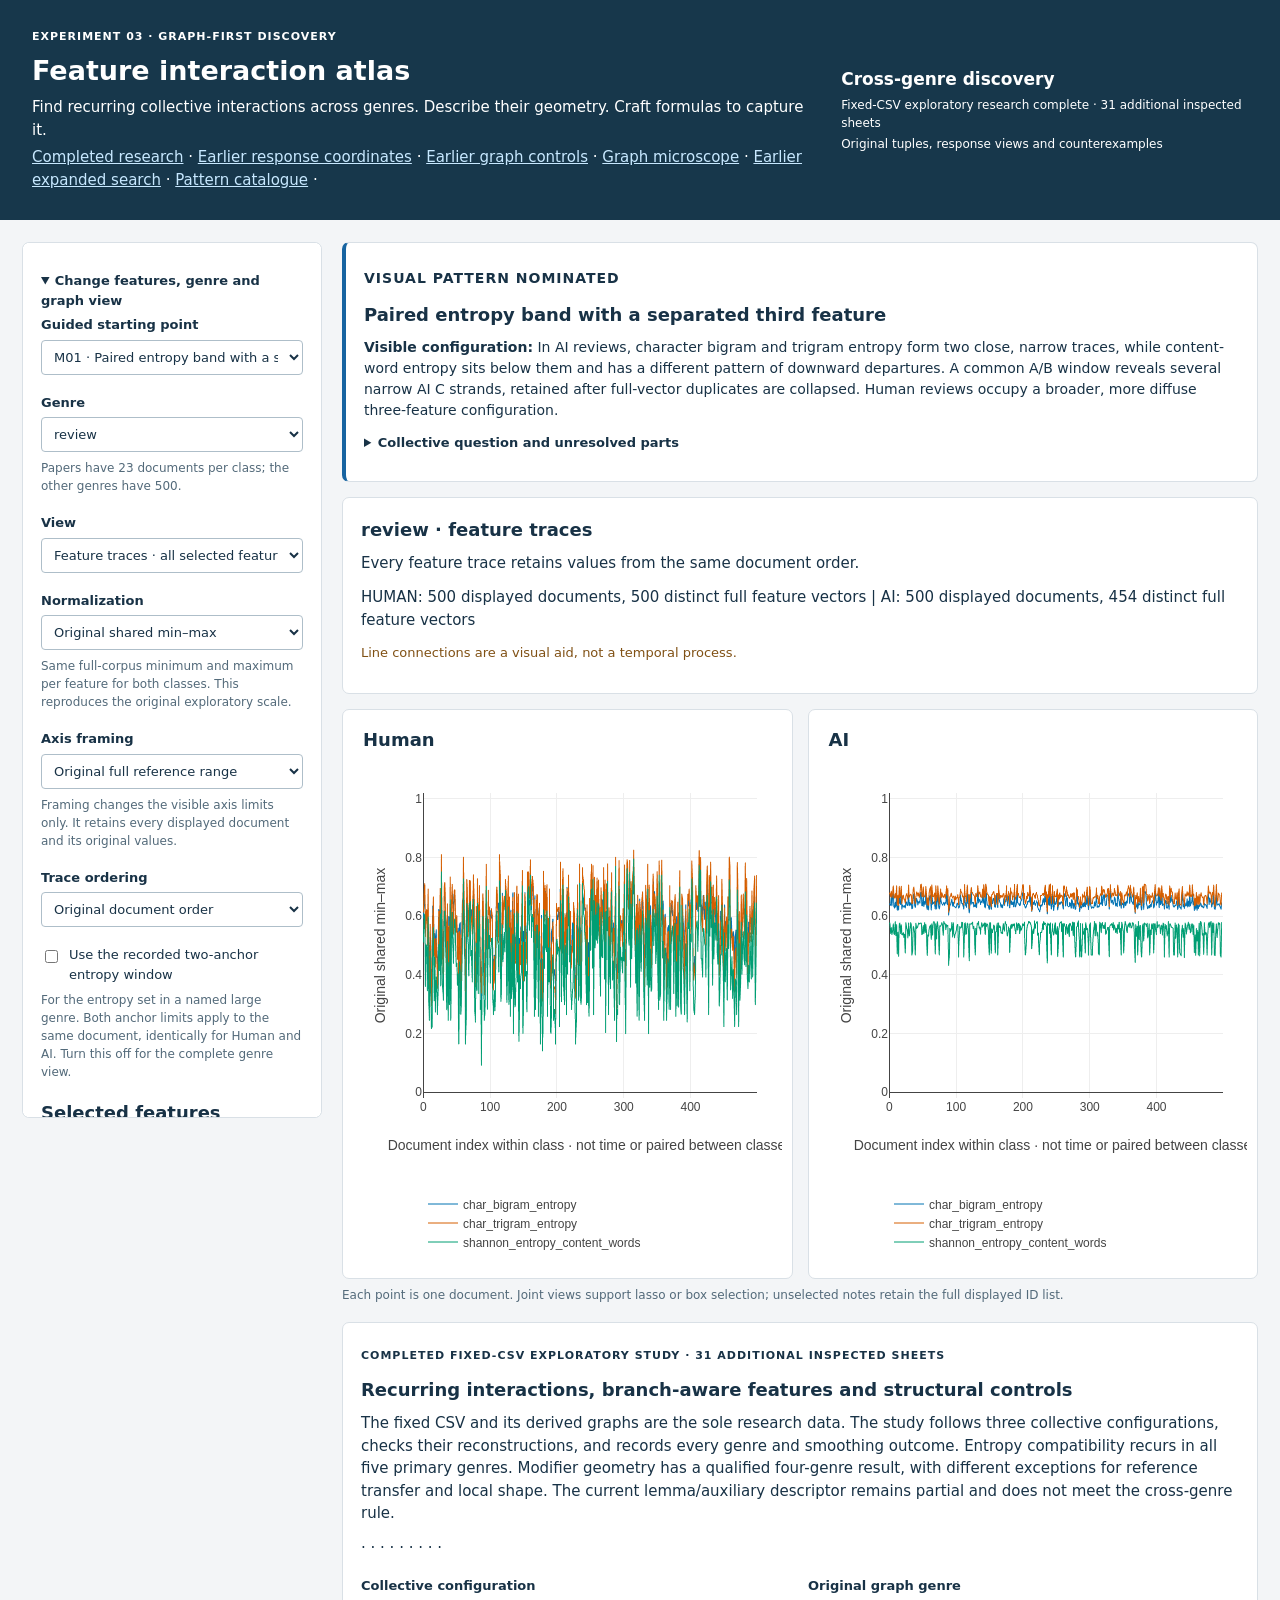
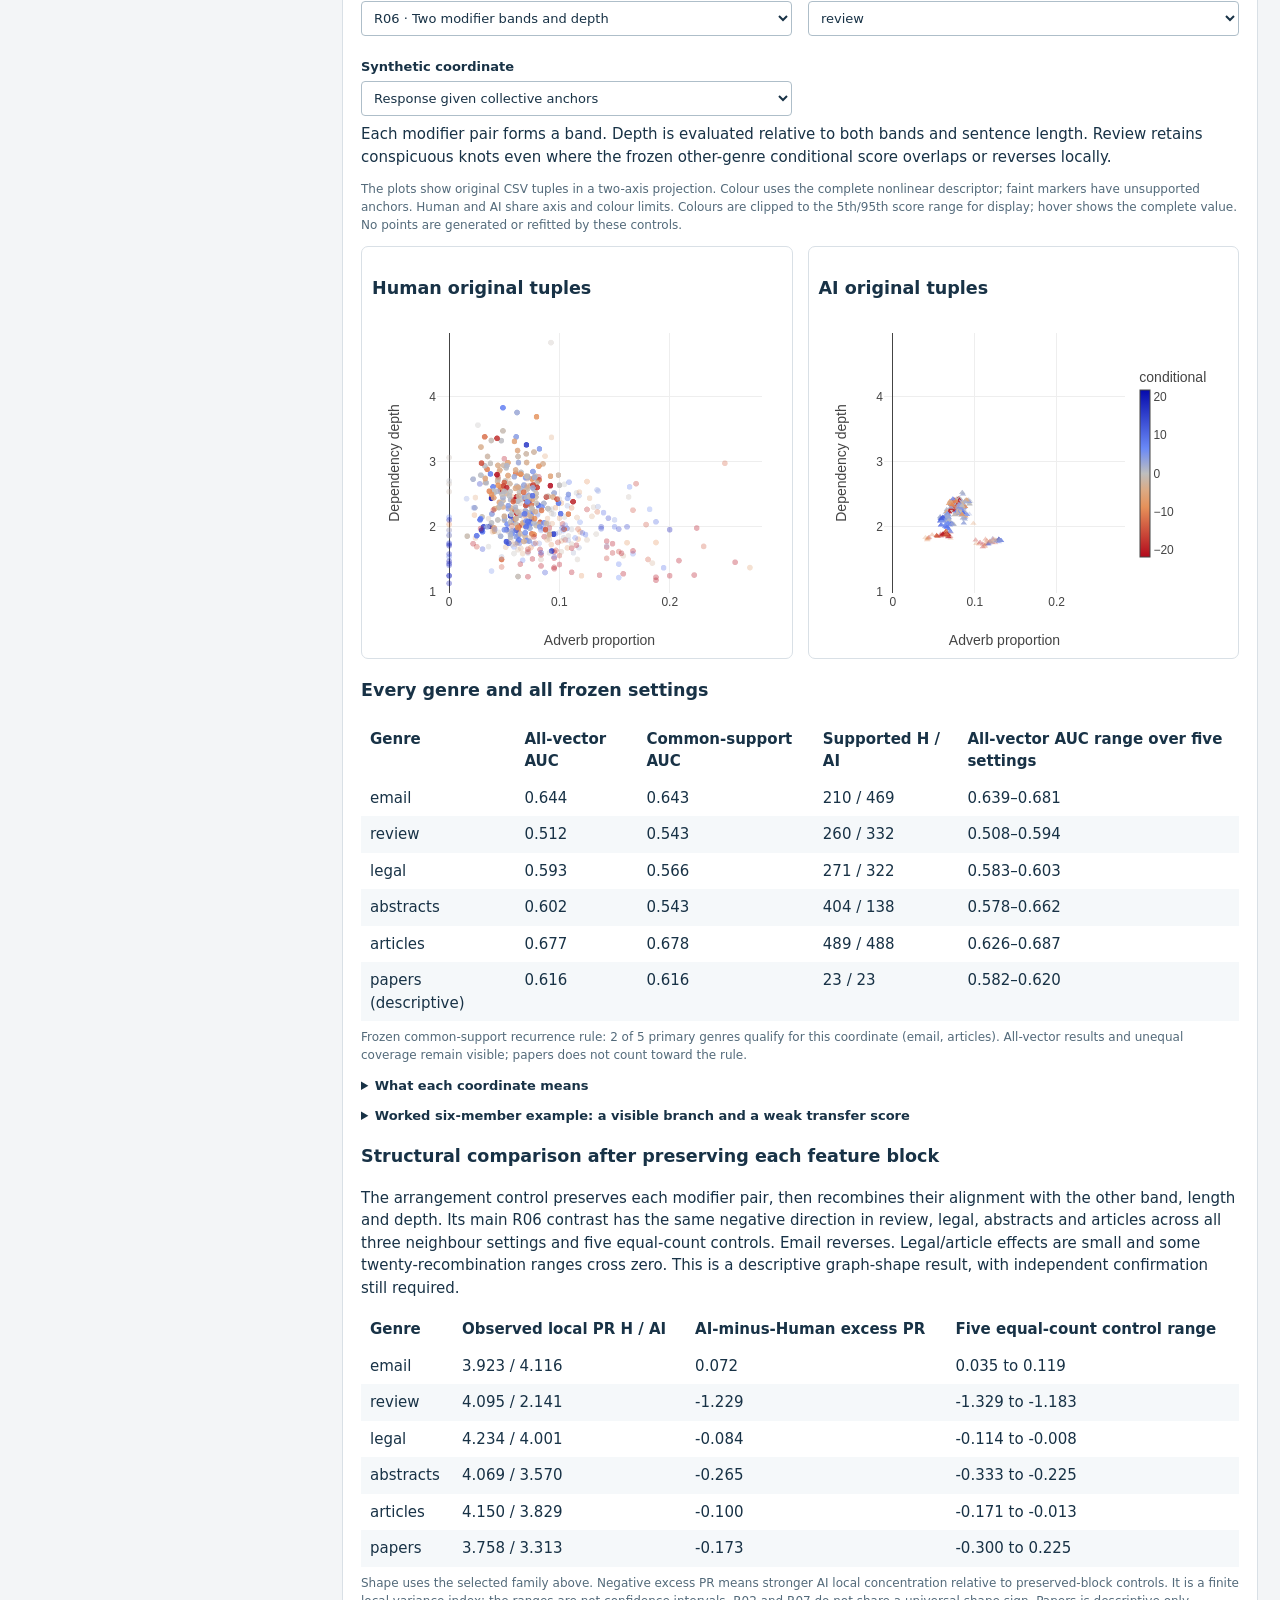
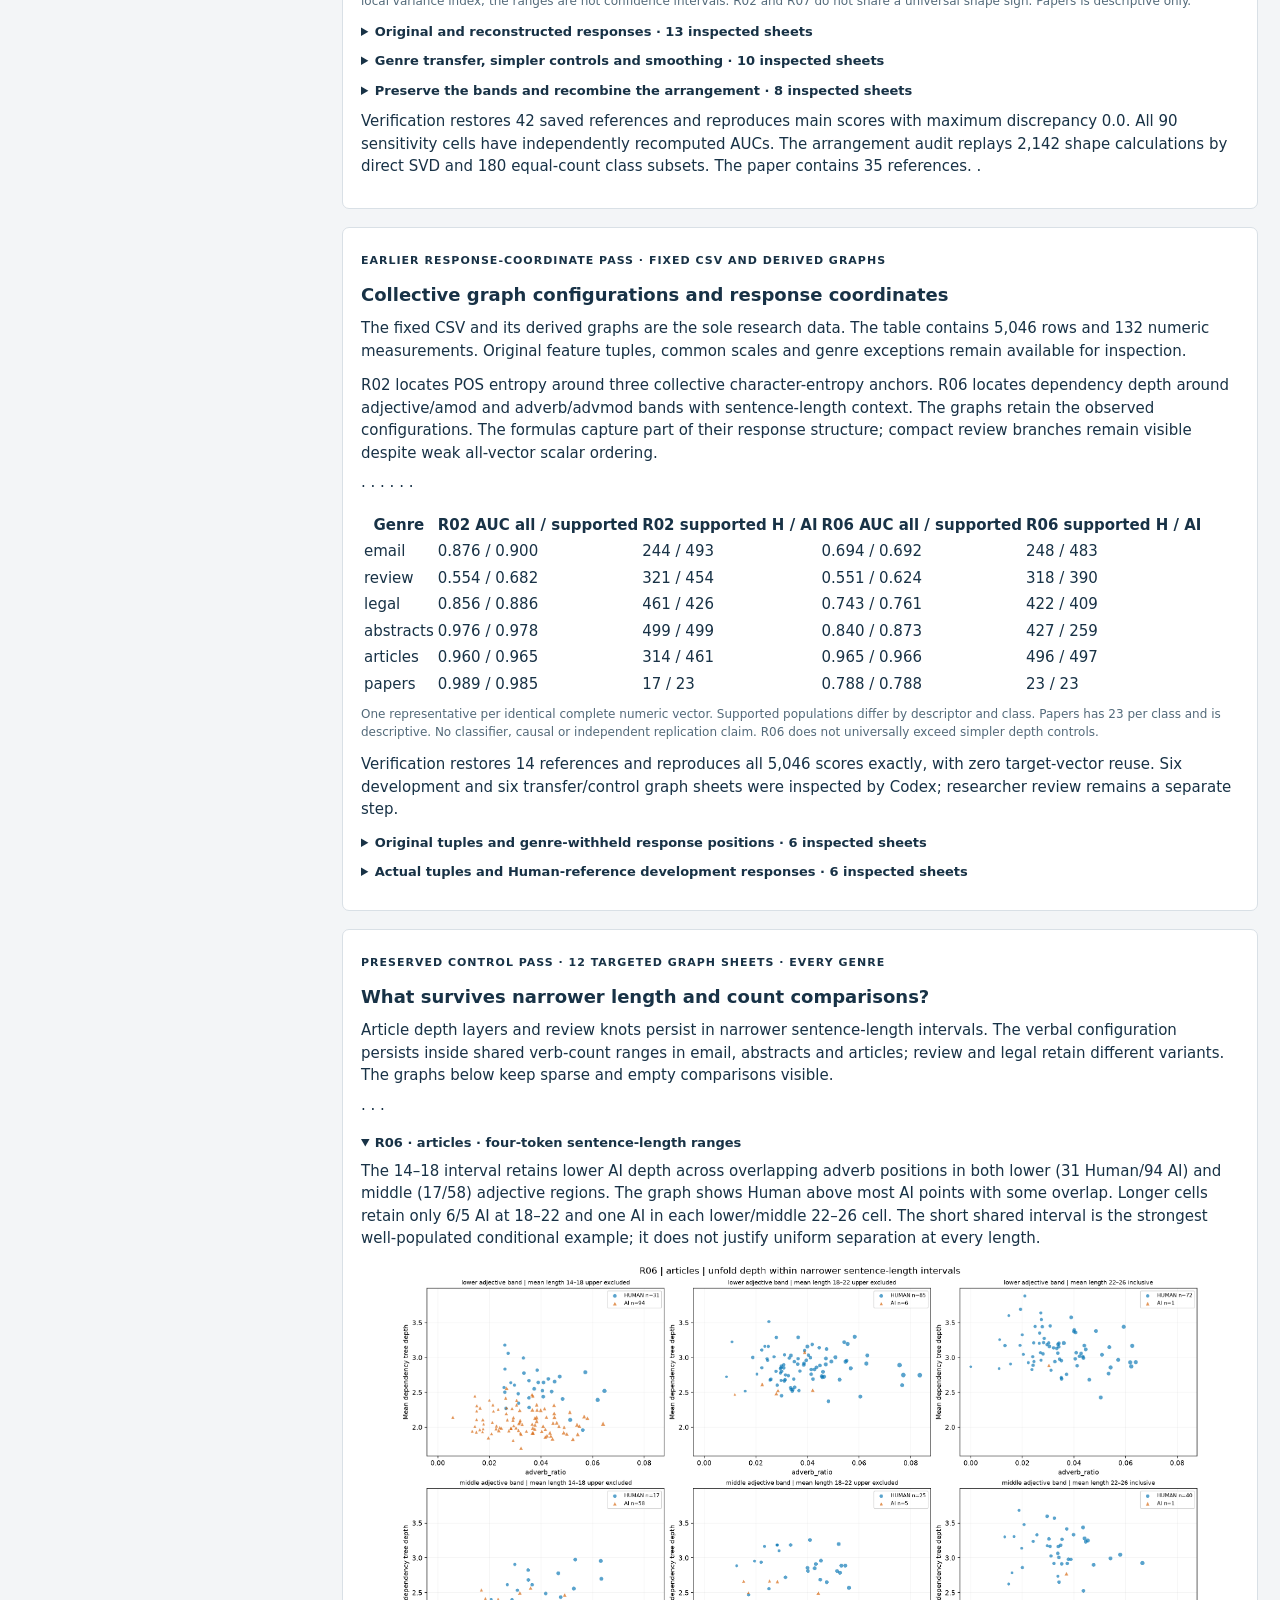
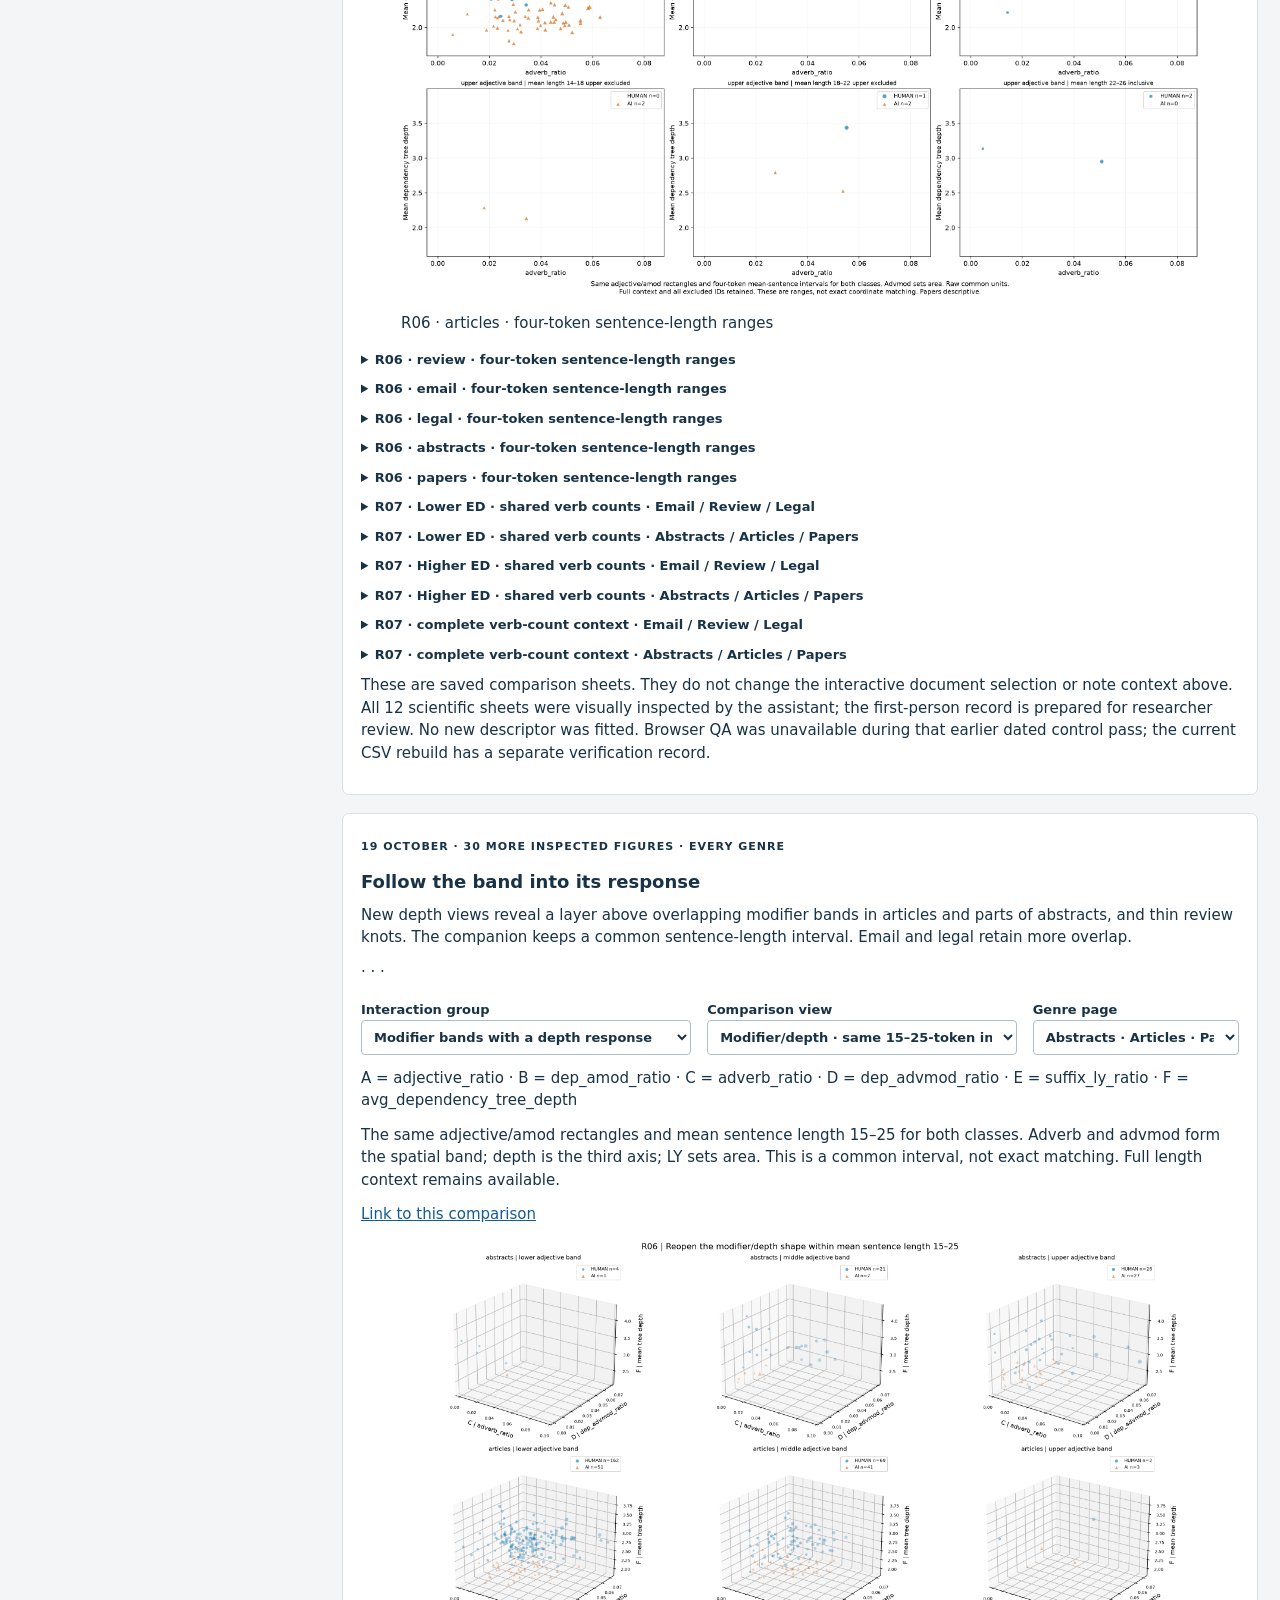
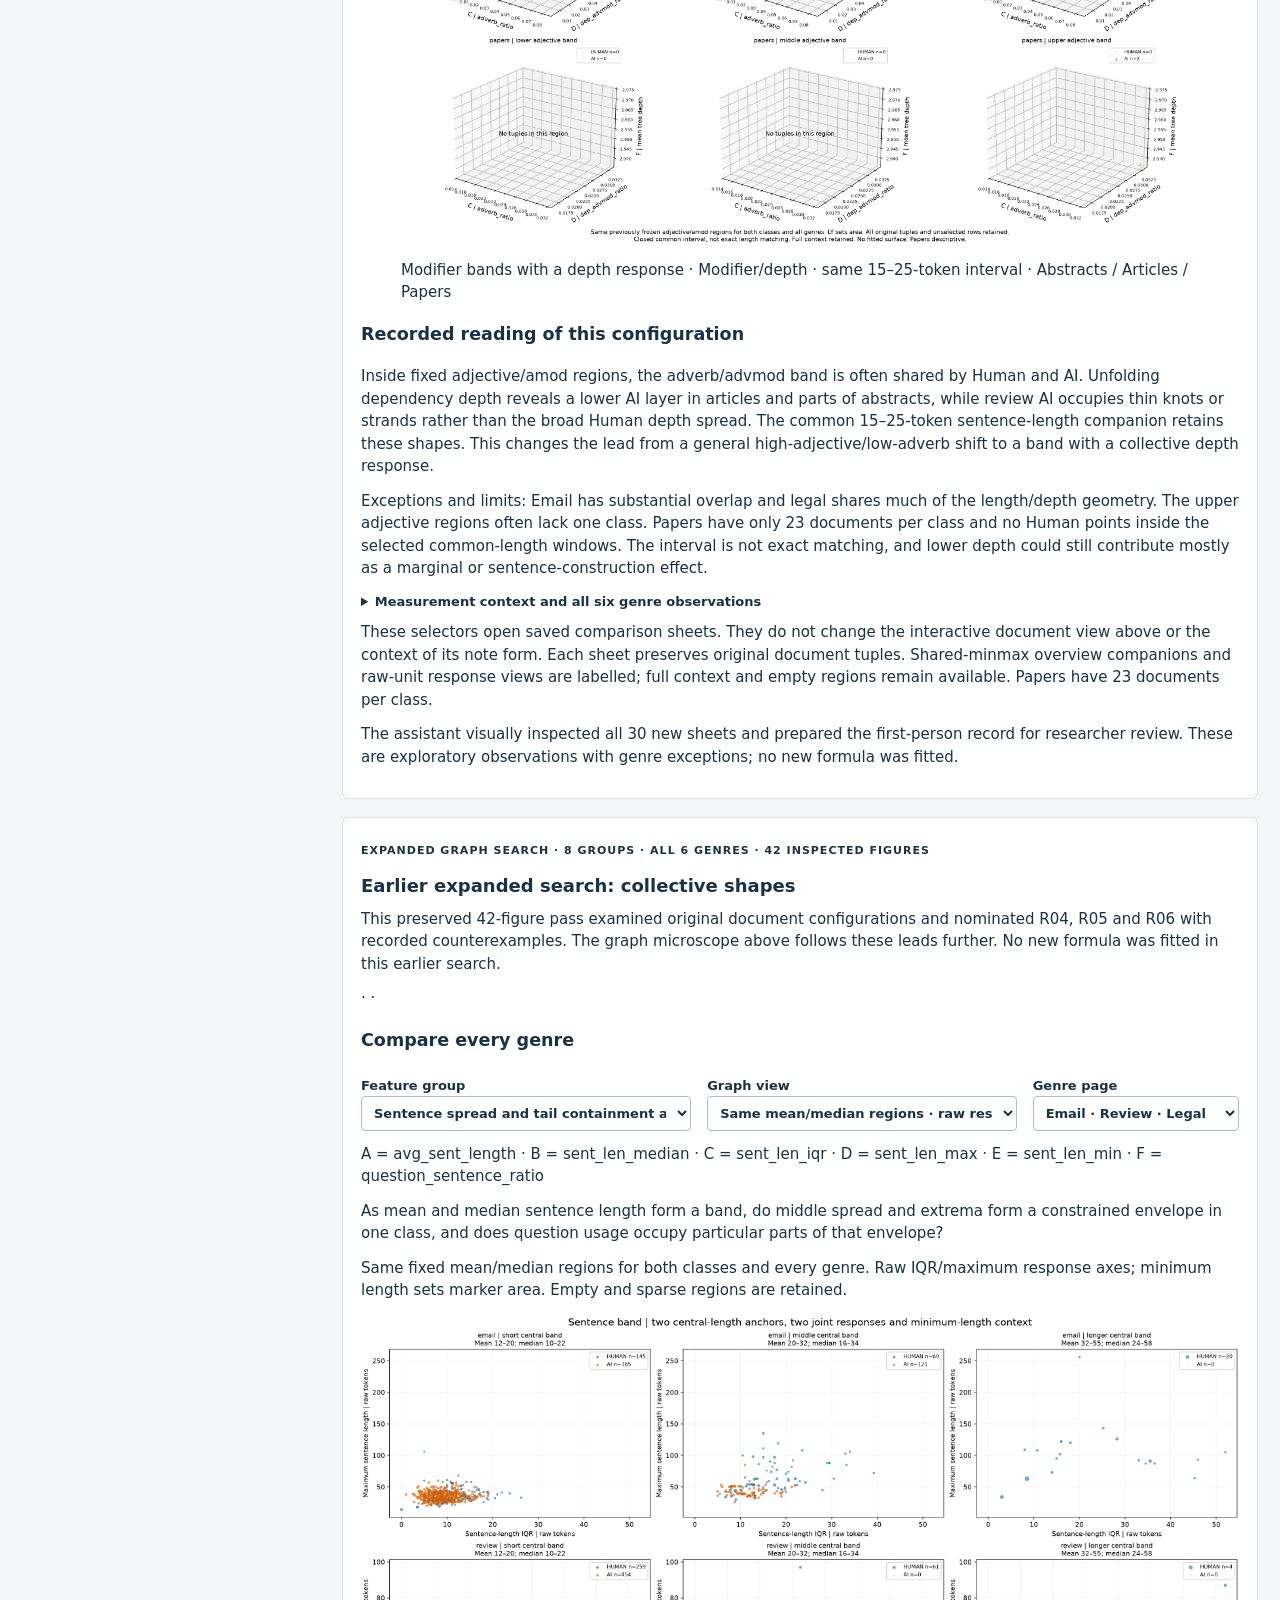
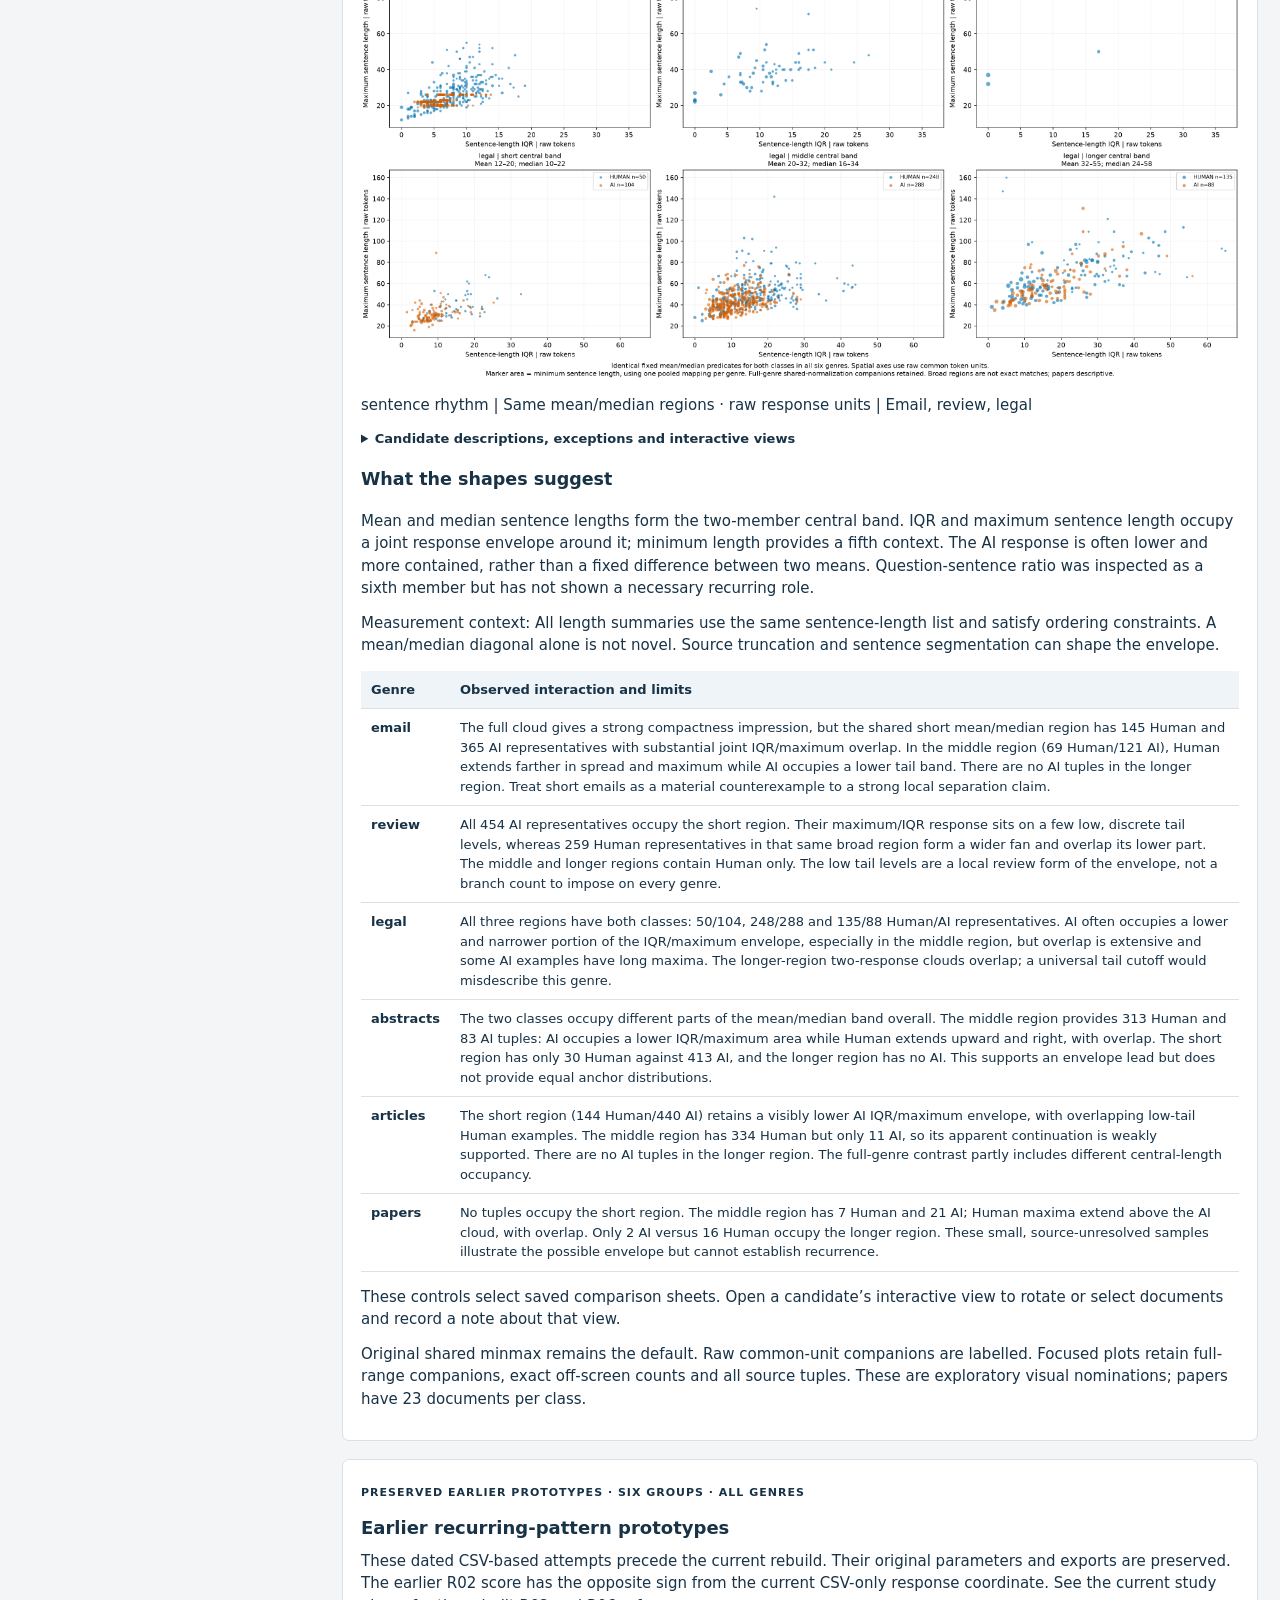
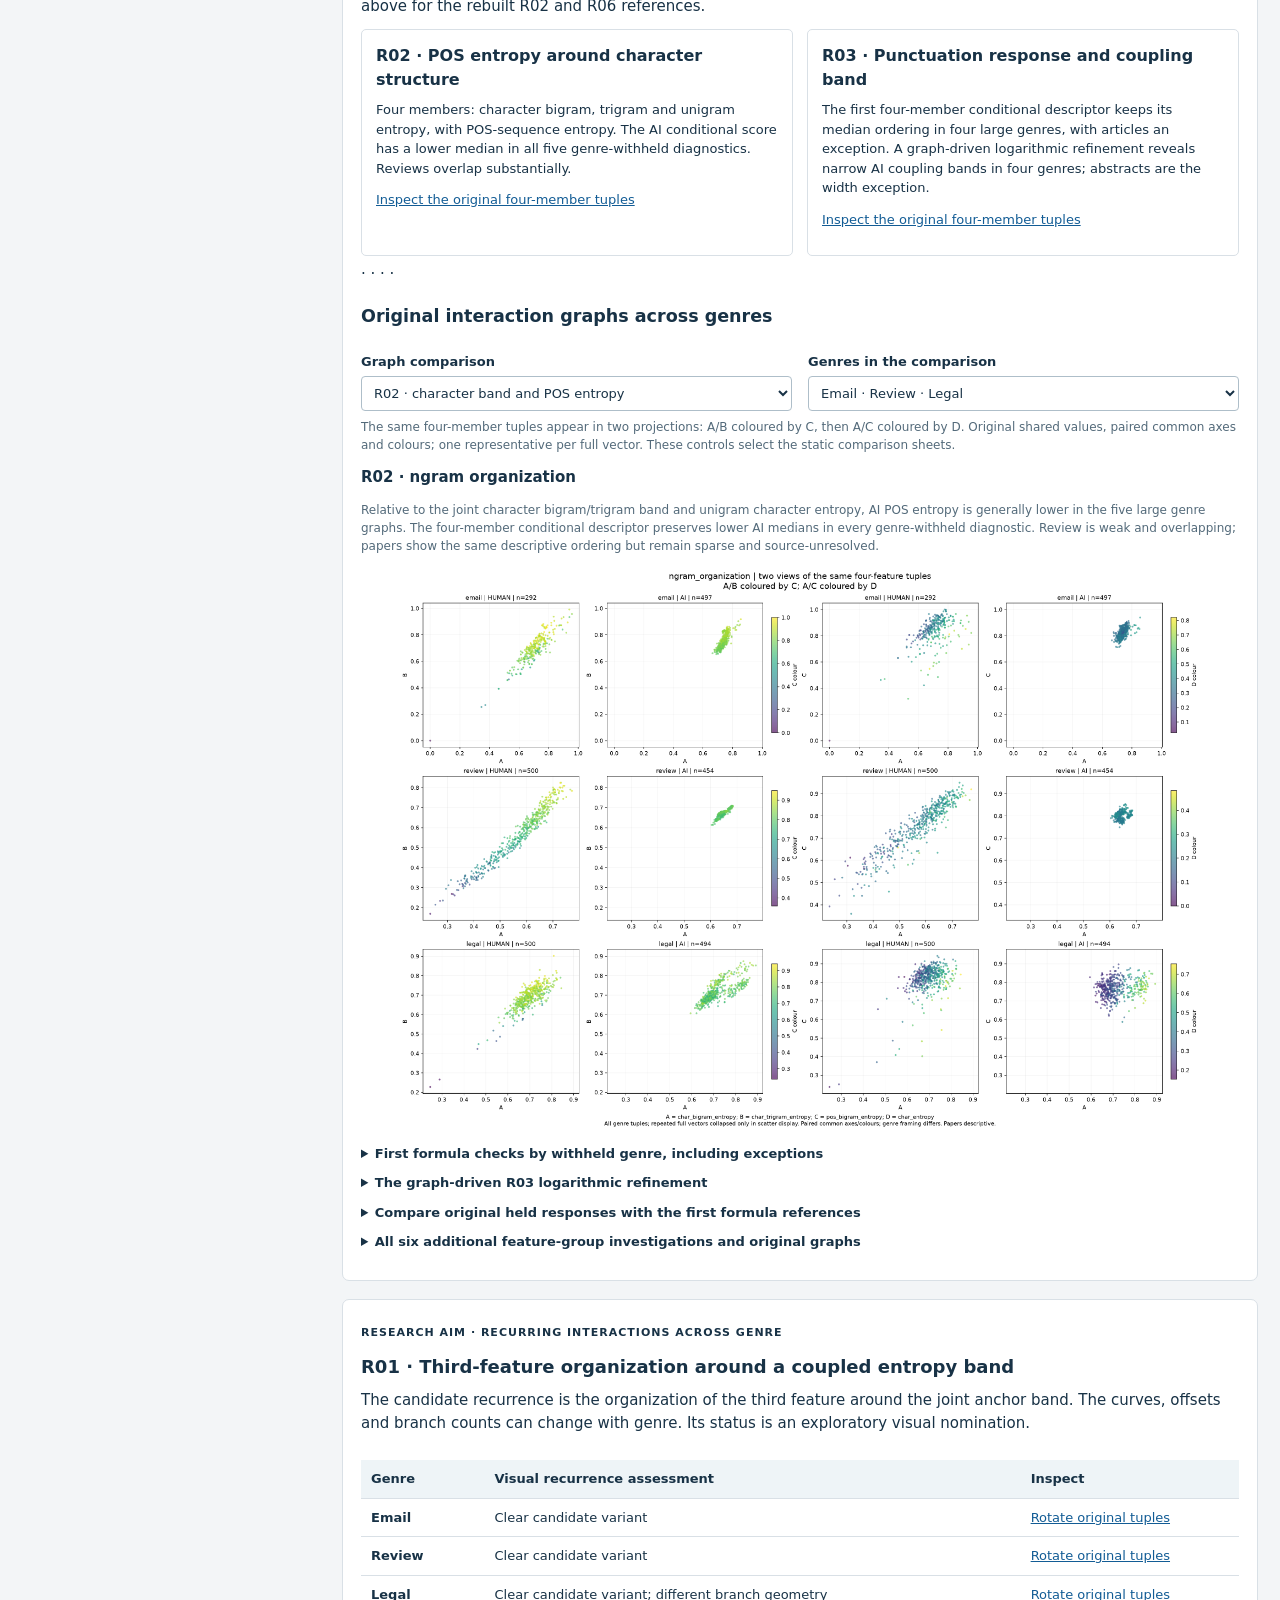
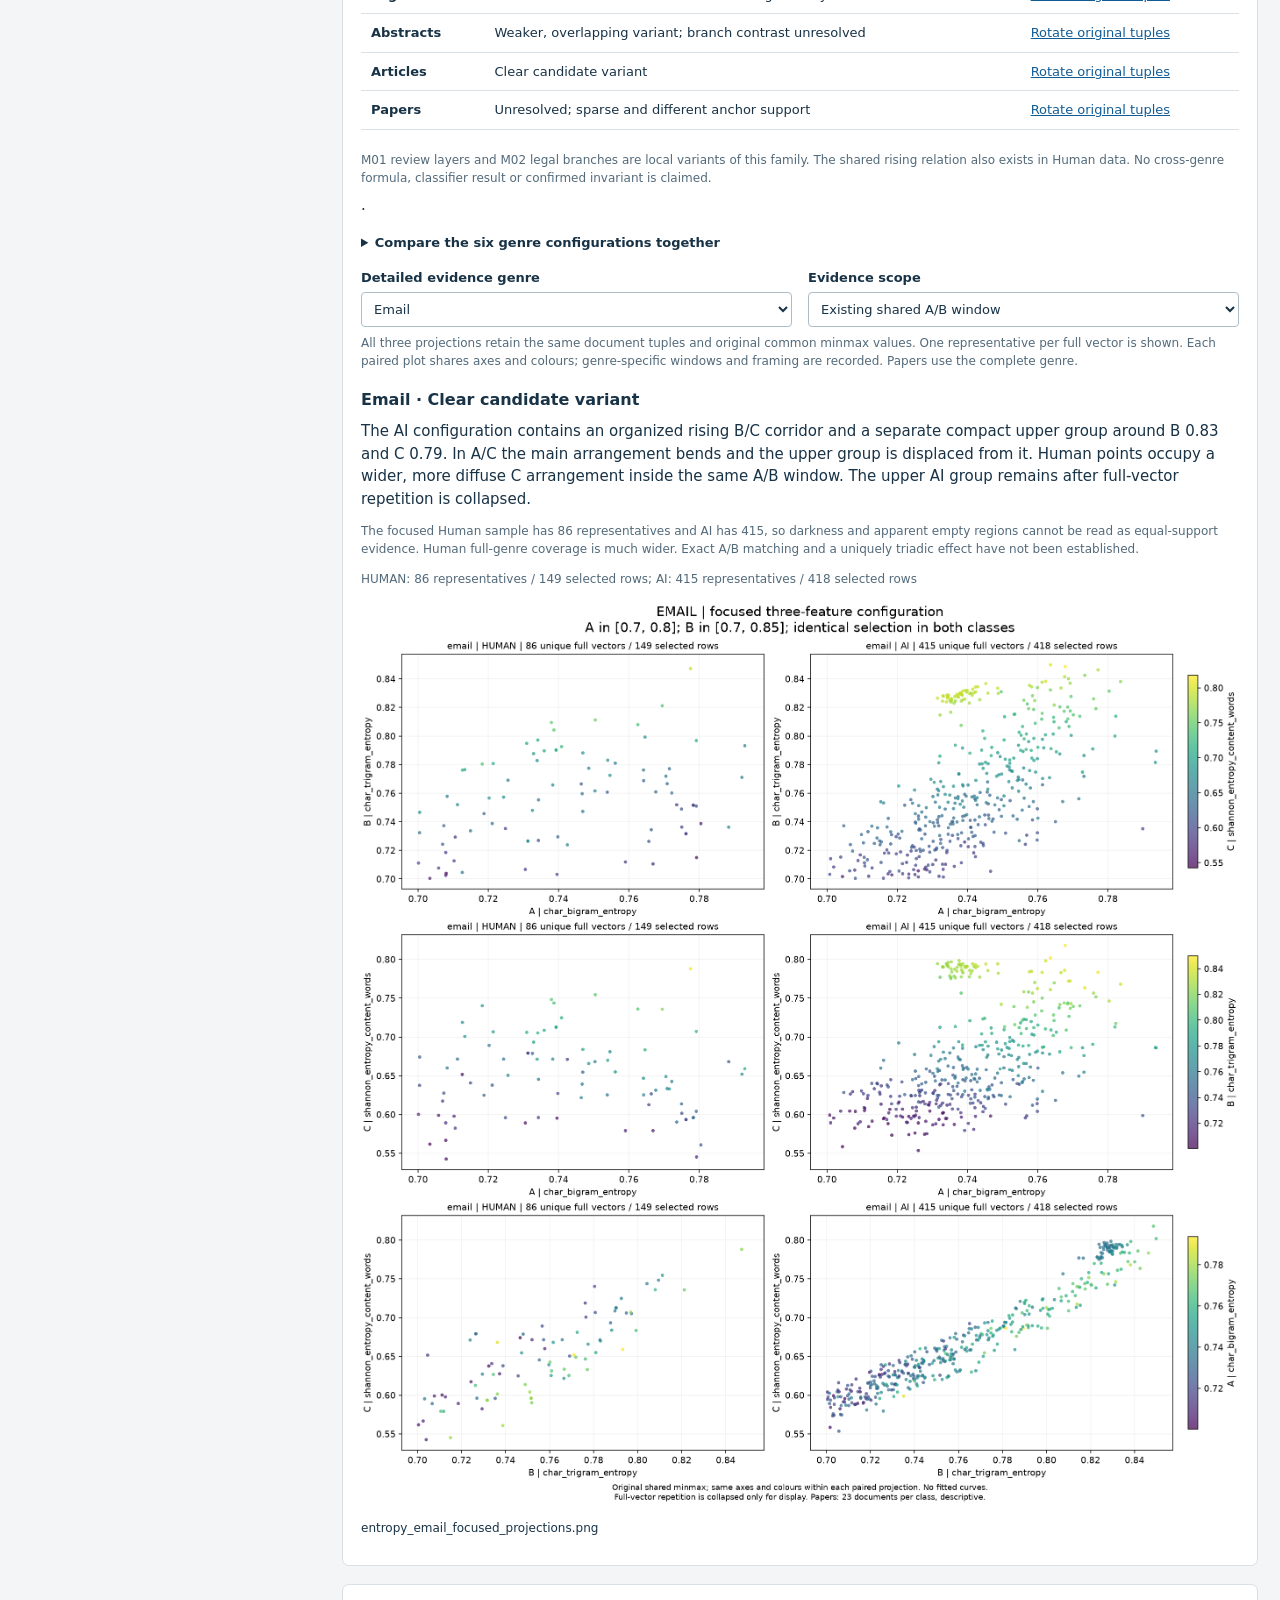
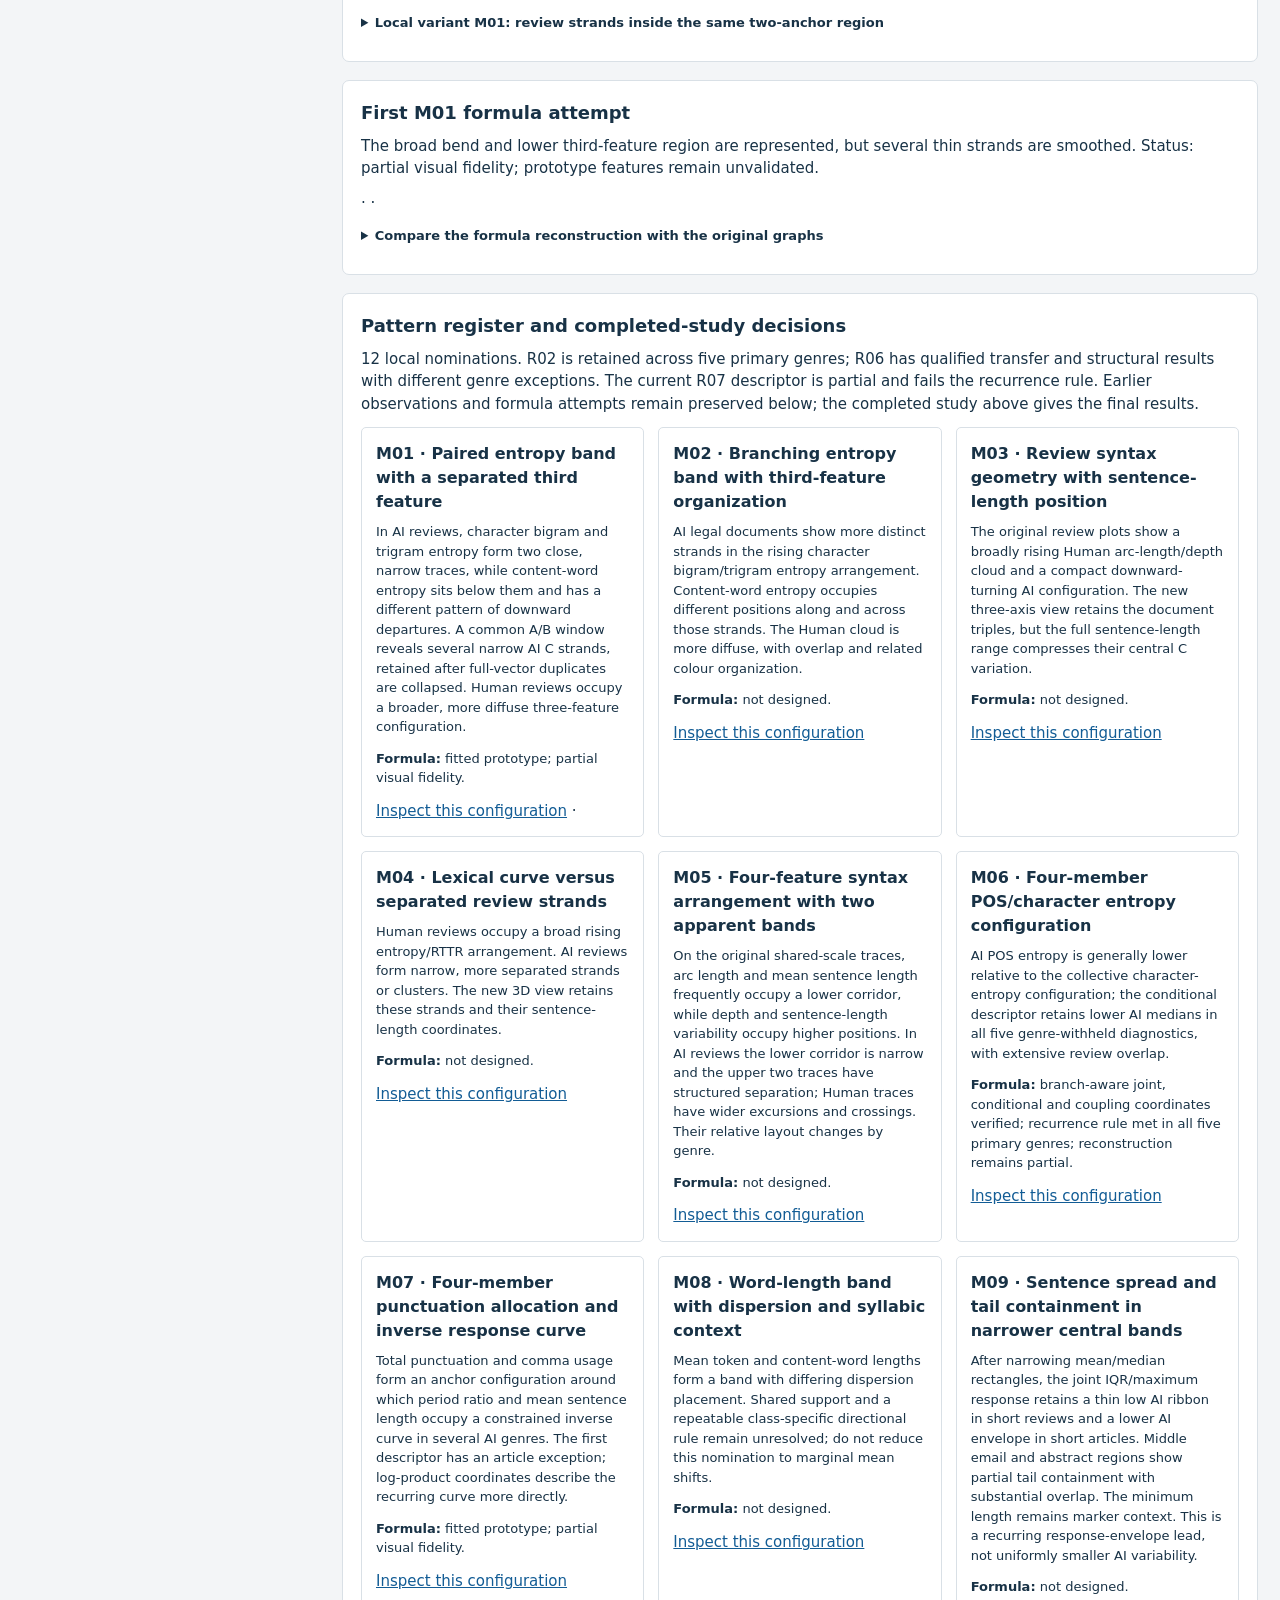
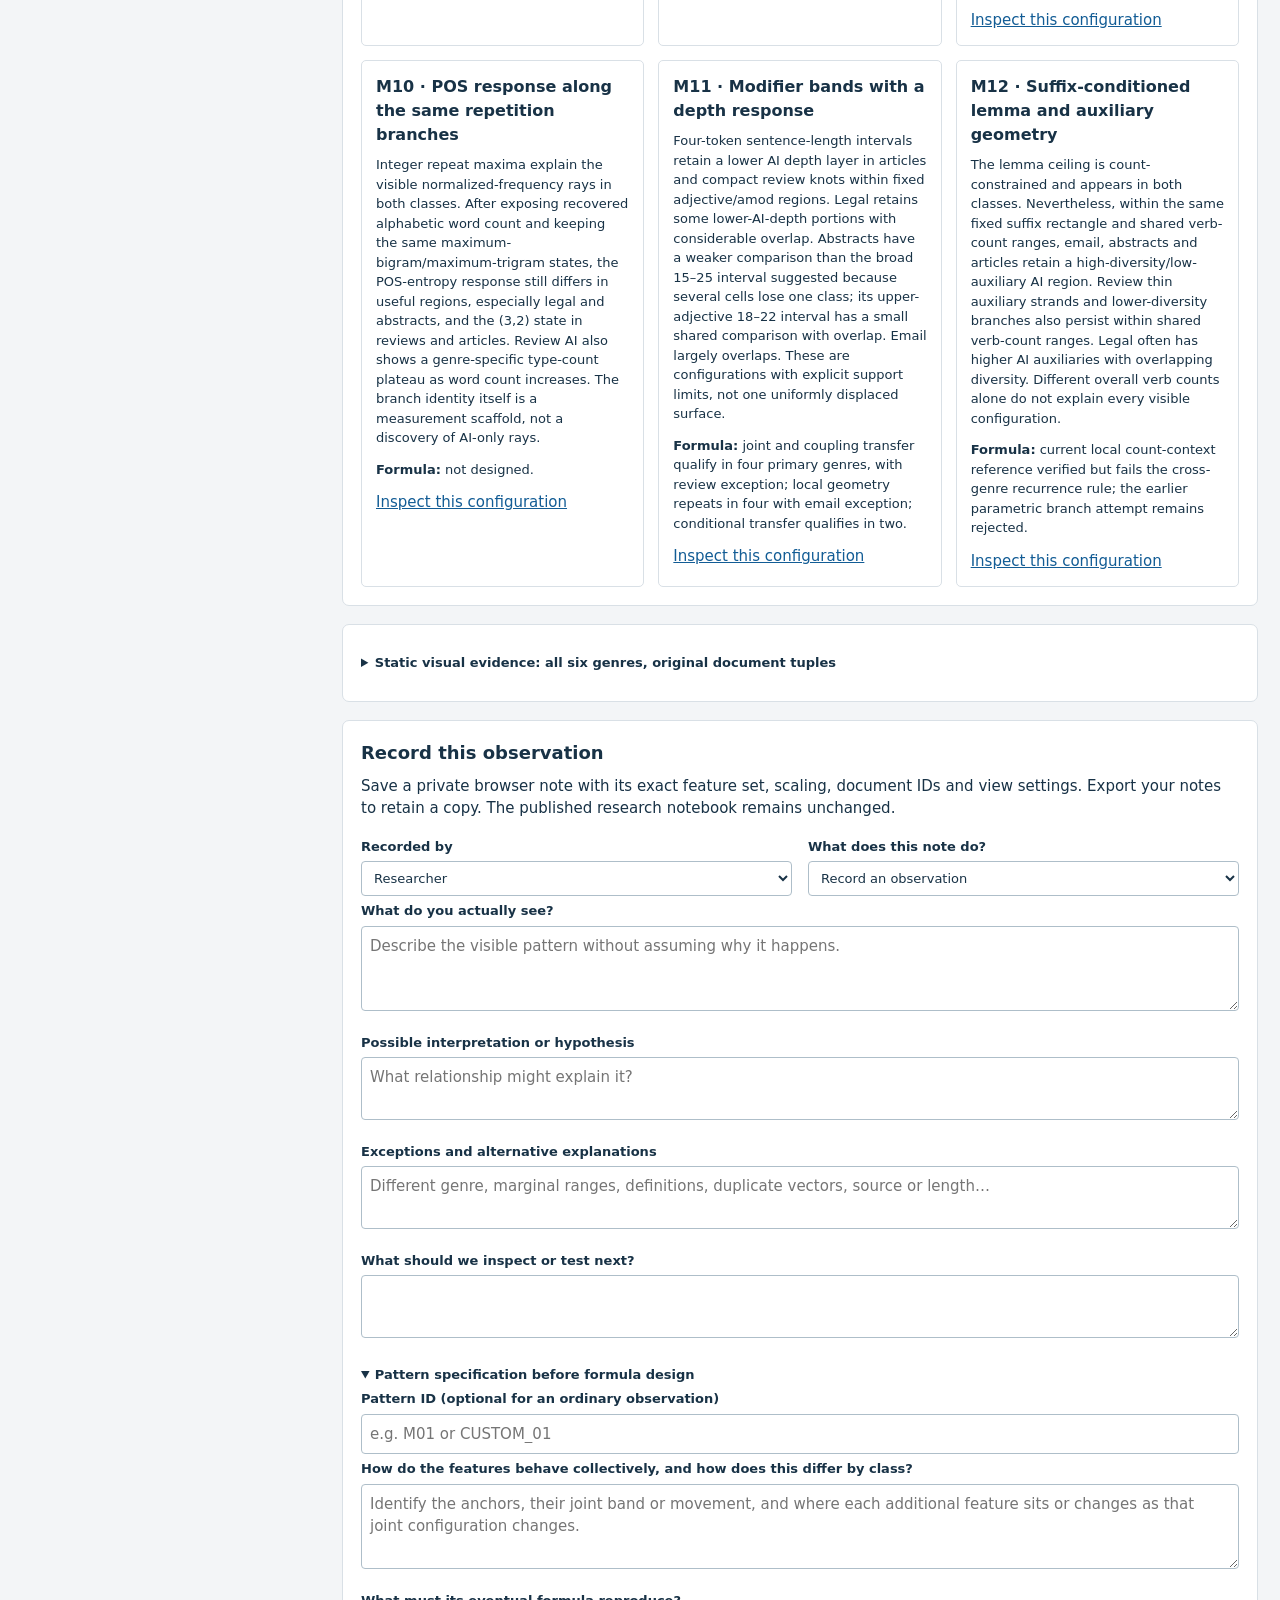
==== commit 14def9c0: "Publish verified graph-led stylometry research portal" ====
--- a/site/index.html
+++ b/site/index.html
@@ -1,79 +1,79 @@
-<!doctype html>
-<html data-research-build="e2aa85a978408292b7c36ce3f6cf7c62e04ed5007999413b67fdf1dfb135f98e" lang="en"><head><meta name="description" content="Explore collective stylometric feature interactions across Human and AI writing genres. Fixed-CSV graph-led exploratory research, formulas, controls and reproducible artifacts."><meta charset="utf-8"><meta name="viewport" content="width=device-width, initial-scale=1">
-<title>Experiment 03 · Feature interaction atlas</title><style>:root{font-family:Segoe UI,system-ui,sans-serif;color:#183246;background:#f3f5f7;font-size:15px;line-height:1.5}*{box-sizing:border-box}body{margin:0}header{background:#17374b;color:white;padding:24px 32px;display:flex;gap:30px;justify-content:space-between}header h1{font-size:27px;margin:4px 0}header p{margin:5px 0;max-width:850px}.eyebrow{font-size:11px;letter-spacing:1px;font-weight:700}.status{min-width:240px;display:flex;flex-direction:column;justify-content:center;gap:3px;font-size:12px}.status strong{font-size:17px}main{display:grid;grid-template-columns:300px minmax(0,1fr);gap:20px;padding:22px;max-width:1900px;margin:auto}aside,.guide,.view-summary,.record,.plots>section{background:white;border:1px solid #d9e0e6;border-radius:7px;padding:18px}aside{align-self:start;position:sticky;top:12px;max-height:calc(100vh - 24px);overflow:auto}.content{min-width:0}h2{font-size:18px;margin:0 0 9px}p{margin:7px 0 12px}label{display:block;font-weight:600;font-size:13px;margin:5px 0}input,select,textarea,button{font:inherit}select,input[type=search],textarea{width:100%;border:1px solid #aebec9;border-radius:4px;padding:8px;background:white;color:#183246}select{font-size:13px}textarea{resize:vertical;margin-bottom:10px}button{cursor:pointer;border:1px solid #aebec9;border-radius:4px;padding:7px 11px;background:#f4f7f9;color:#17374b}button:hover{background:#e1ebf2}button:disabled{opacity:.5;cursor:default}.primary{background:#1764a1;border-color:#1764a1;color:white;font-weight:600}.primary:hover{background:#124e7d}.control{margin:18px 0}.hint{font-size:12px;color:#536a7a}.warning{font-size:13px;color:#805115}.warning:empty{display:none}.guide{border-left:4px solid #1764a1;margin-bottom:15px}.guide p{font-size:14px}.view-summary{margin-bottom:15px}.plots{display:grid;grid-template-columns:1fr 1fr;gap:15px}.plots>section{padding:10px;min-width:0}.plots h2{padding:6px 10px}.plot{height:500px}.record{margin-top:18px}.form-row{display:grid;grid-template-columns:1fr 1fr;gap:16px}footer{font-size:11px;overflow-wrap:anywhere;color:#536a7a;padding:20px 4px}details{margin:10px 0}summary{cursor:pointer;font-weight:600;font-size:13px}.check{display:flex;align-items:start;gap:8px;font-weight:400}.check input{margin-top:5px}#selected-features{padding-left:0;list-style:none}#selected-features li{display:flex;gap:5px;align-items:center;margin:7px 0;background:#f3f6f8;border-radius:4px;padding:6px}#selected-features .name{font-size:12px;overflow-wrap:anywhere;flex:1}#selected-features button{padding:1px 5px;font-size:12px}#feature-library{max-height:260px;overflow:auto;margin-top:8px}#feature-library label{font-size:12px;font-weight:400;display:flex;gap:5px;overflow-wrap:anywhere;border-bottom:1px solid #edf0f3;padding:5px 0}#pending,#save-status{font-size:13px}a{color:#125c95}.note{border-top:1px solid #d9e0e6;padding:12px 0}.note p{font-size:13px}.help li{font-size:12px;margin:5px 0}@media(max-width:1150px){main{grid-template-columns:270px minmax(0,1fr);padding:14px;gap:14px}.plots{grid-template-columns:1fr}.plot{height:440px}header{padding:20px}}@media(max-width:700px){main{display:block}aside{position:static;max-height:none;margin-bottom:15px}header{display:block}.status{margin-top:15px}.form-row{grid-template-columns:1fr}.plot{height:390px}}
-:root .plots.expanded{grid-template-columns:1fr}
-input[type=text]{width:100%;border:1px solid #aebec9;border-radius:4px;padding:8px;color:#183246}.header-link{color:#c7e8ff}
-.catalogue-grid{display:grid;grid-template-columns:repeat(auto-fit,minmax(240px,1fr));gap:14px}.motif{border:1px solid #d9e0e6;border-radius:5px;padding:14px}.motif h3{margin:0 0 8px;font-size:16px}.motif p{font-size:13px}.evidence-img{max-width:100%;height:auto;display:block;margin:14px auto}.evidence-caption{font-size:12px;overflow-wrap:anywhere}
-@media(max-width:1150px){aside .help{display:none}}
-[hidden]{display:none!important}.table-scroll{overflow-x:auto}.recurrence-table{border-collapse:collapse;width:100%;font-size:13px;margin:14px 0}.recurrence-table td,.recurrence-table th{text-align:left;border-bottom:1px solid #d9e0e6;padding:9px 10px;vertical-align:top}.recurrence-table thead{background:#eef4f7}.genre-evidence h3{font-size:16px;margin:18px 0 8px}.genre-evidence figure{margin:10px 0}.expanded-controls{grid-template-columns:1.6fr 1.5fr 1fr}@media(max-width:900px){.expanded-controls{grid-template-columns:1fr}}.expanded-search-figure{margin:12px 0}
-</style><script src="assets/vendor/plotly-3.7.0.min.js" defer></script><style>#branch-study th,#branch-study td{padding:7px 9px;text-align:left;vertical-align:top}#branch-study th{white-space:normal}#branch-study table{width:100%;border-collapse:collapse}#branch-study tr:nth-child(even){background:#f5f8fa}#portal-loading{padding:12px 20px;background:#edf6fa;color:#17333f}#export-notes{margin-left:8px}</style></head>
-<body><div id="portal-loading" role="status">Loading the fixed feature table and graph controls…</div><noscript>This portal needs JavaScript for interactive plots. The manuscript and downloadable research reports remain available through their links.</noscript>
-<header><div><p class="eyebrow">EXPERIMENT 03 · GRAPH-FIRST DISCOVERY</p><h1>Feature interaction atlas</h1><p>Find recurring collective interactions across genres. Describe their geometry. Craft formulas to capture it.</p><p><a class="header-link" href="#branch-study">Completed research</a> · <a class="header-link" href="#csv-only-response">Earlier response coordinates</a> · <a class="header-link" href="#control-review">Earlier graph controls</a> · <a class="header-link" href="#graph-microscope">Graph microscope</a> · <a class="header-link" href="#visual-search">Earlier expanded search</a> · <a class="header-link" href="#catalogue">Pattern catalogue</a> · </p></div><div class="status"><strong>Cross-genre discovery</strong><span id="freeze-status">Research status is recorded in the notebook</span><span>Original tuples, response views and counterexamples</span></div></header>
-<main>
-<aside>
-<details id="view-controls" open><summary>Change features, genre and graph view</summary>
-  <label for="candidate">Guided starting point</label><select id="candidate"></select>
-  <section class="control"><label for="genre">Genre</label><select id="genre"><option value="ALL">All genres · exploratory</option></select><p class="hint">Papers have 23 documents per class; the other genres have 500.</p></section>
-  <section class="control"><label for="mode">View</label><select id="mode"><option value="joint">Joint plot · A/B axes, C colour, D size</option><option value="three_d">3D · A/B/C axes, D colour</option><option value="traces">Feature traces · all selected features</option><option value="parallel">Parallel coordinates · all selected features</option></select></section>
-  <section class="control"><label for="scale">Normalization</label><select id="scale"><option value="minmax">Original shared min–max</option><option value="raw">Raw measurements</option></select><p id="scale-note" class="hint"></p></section>
-  <section class="control"><label for="framing">Axis framing</label><select id="framing"><option value="global">Original full reference range</option><option value="displayed">Frame all displayed points, same axes for both classes</option></select><p class="hint">Framing changes the visible axis limits only. It retains every displayed document and its original values.</p></section>
-  <section class="control"><label for="order">Trace ordering</label><select id="order"><option value="csv">Original document order</option><option value="anchor">Sort by A; use A values on the horizontal axis</option></select></section>
-  <label class="check"><input type="checkbox" id="band-window">Use the recorded two-anchor entropy window</label><p class="hint">For the entropy set in a named large genre. Both anchor limits apply to the same document, identically for Human and AI. Turn this off for the complete genre view.</p>
-  <section class="control"><h2>Selected features</h2><p class="hint">Order determines A, B, C, D. Traces and parallel coordinates show the complete selection.</p><ol id="selected-features"></ol>
-    <details><summary>Add or remove features</summary><label for="feature-search">Find a feature</label><input id="feature-search" type="search" placeholder="e.g. sentence, entropy, pronoun"><div id="feature-library"></div></details>
-  </section>
-  <label class="check"><input type="checkbox" id="collapse">Show one representative per repeated 132-feature vector within each class and genre</label>
-  <p class="hint">Display filtering does not refit the original shared normalization.</p>
-  <button id="apply" class="primary">Apply view</button><p id="pending" role="status"></p>
-</details>
-  <details class="help" open><summary>How this research proceeds</summary><ol><li>Inspect two, three or more features together on the original shared scale.</li><li>Identify a configuration: convergence, divergence, a band, a branch, or an additional feature varying with the collective configuration.</li><li>Describe the Human and AI versions, including genre exceptions.</li><li>Specify what a formula must preserve before choosing its mathematical form.</li><li>Craft a pattern-specific function, potentially nonlinear and multivariate; compare its reconstruction with the graph.</li><li>Evaluate the resulting augmented feature, uncertainty and recurrence on appropriate held-out data.</li></ol><p>The notebook records the graph targets, formula design, experiments and results.</p></details>
-</aside>
-<div class="content">
-  <section class="guide"><p class="eyebrow" id="candidate-status">VISUAL NOMINATION · FORMULA NOT DESIGNED</p><h2 id="guide-title"></h2><p><strong>Visible configuration:</strong> <span id="guide-observed"></span></p><details><summary>Collective question and unresolved parts</summary><p><strong>Interaction to describe:</strong> <span id="guide-question"></span></p><p><strong>What remains unresolved:</strong> <span id="guide-remains"></span></p><p class="hint">Graphs preserve the observed values; scaling, plotting order and encoding affect their appearance. A visible class contrast does not by itself establish causation or cross-genre persistence.</p></details></section>
-  <section class="view-summary"><h2 id="view-title">Loading data…</h2><p id="encoding"></p><p id="counts"></p><p id="warnings" class="warning"></p></section>
-  <div class="plots"><section><h2>Human</h2><div id="human-plot" class="plot"></div></section><section><h2>AI</h2><div id="ai-plot" class="plot"></div></section></div>
-  <p id="selection-note" class="hint">Joint plots support point selection. Each point belongs to one document.</p>
-  <section class="record" id="branch-study"><p class="eyebrow">COMPLETED FIXED-CSV EXPLORATORY STUDY · 31 ADDITIONAL INSPECTED SHEETS</p>
-<h2>Recurring interactions, branch-aware features and structural controls</h2>
-<p>The fixed CSV and its derived graphs are the sole research data. The study follows three collective configurations, checks their reconstructions, and records every genre and smoothing outcome. Entropy compatibility recurs in all five primary genres. Modifier geometry has a qualified four-genre result, with different exceptions for reference transfer and local shape. The current lemma/auxiliary descriptor remains partial and does not meet the cross-genre rule.</p>
-<p> ·  ·  ·  ·  ·  ·  ·  ·  · </p>
-<div class="form-row"><div><label for="branch-family">Collective configuration</label><select id="branch-family"><option value="R06">R06 · Two modifier bands and depth</option><option value="R02">R02 · Four entropies</option><option value="R07">R07 · Lemma and auxiliary branches</option></select></div><div><label for="branch-genre">Original graph genre</label><select id="branch-genre"><option value="ALL">All genres</option><option>email</option><option selected>review</option><option>legal</option><option>abstracts</option><option>articles</option><option>papers</option></select></div><div><label for="branch-metric">Synthetic coordinate</label><select id="branch-metric"><option value="conditional">Response given collective anchors</option><option value="joint">Whole-configuration compatibility</option><option value="coupling">Coupling beyond univariate marginals</option></select></div></div>
-<p id="branch-explanation"></p><p class="hint">The plots show original CSV tuples in a two-axis projection. Colour uses the complete nonlinear descriptor; faint markers have unsupported anchors. Human and AI share axis and colour limits. Colours are clipped to the 5th/95th score range for display; hover shows the complete value. No points are generated or refitted by these controls.</p>
-<div class="plots"><section><h3>Human original tuples</h3><div id="branch-human-plot" style="height:330px"></div></section><section><h3>AI original tuples</h3><div id="branch-ai-plot" style="height:330px"></div></section></div>
-<h3>Every genre and all frozen settings</h3><div style="overflow-x:auto"><table><thead><tr><th>Genre</th><th>All-vector AUC</th><th>Common-support AUC</th><th>Supported H / AI</th><th>All-vector AUC range over five settings</th></tr></thead><tbody id="branch-results-body"></tbody></table></div><p id="branch-retention" class="hint"></p>
-<details><summary>What each coordinate means</summary><p>Whole-configuration compatibility compares the two complete local reference mixtures. Conditional compatibility locates the response after accounting for the collective anchor arrangement. Coupling subtracts the exact univariate-marginal contrast from the joint contrast. All use the same frozen training-only scale. A positive value favours the AI reference locally; none is a calibrated authorship probability.</p><p>For R06, adjective/amod and adverb/advmod each enter as a collective radius and angular balance, with log sentence length and log depth. Full covariance kernels retain local orientation and several response branches. The score always evaluates both reference classes at the same numeric query.</p></details>
-<details><summary>Worked six-member example: a visible branch and a weak transfer score</summary><p>The review AI row below was chosen by a fixed hash among supported vectors; its Human comparison is the closest observed anchor configuration. They are an explanatory comparison, not a paired corpus. Both rows are favoured by the Human reference fitted to other genres. The AI row remains part of the visible review configuration. This makes the descriptor's failure inspectable instead of removing that point or changing its label.</p><div style="overflow-x:auto"><table><thead><tr><th>Measurement or coordinate</th><th>AI row 765</th><th>Human row 3282</th></tr></thead><tbody><tr><td>adjective_ratio</td><td>0.04000</td><td>0.05208</td></tr><tr><td>dep_amod_ratio</td><td>0.01515</td><td>0.01869</td></tr><tr><td>adverb_ratio</td><td>0.08000</td><td>0.07292</td></tr><tr><td>dep_advmod_ratio</td><td>0.06667</td><td>0.06542</td></tr><tr><td>avg_sent_length</td><td>14.34783</td><td>15.28571</td></tr><tr><td>avg_dependency_tree_depth</td><td>2.36970</td><td>2.45794</td></tr><tr><td>joint contrast</td><td>-35.5263</td><td>-22.4381</td></tr><tr><td>conditional contrast</td><td>-16.3045</td><td>-8.1066</td></tr><tr><td>coupling contrast</td><td>-33.6845</td><td>-20.8878</td></tr></tbody></table></div><p>Source rows are zero-based. These are original measurements and frozen genre-withheld scores. The original interaction graphs and the separate cohort-shape control retain the review knots.</p></details>
-<h3>Structural comparison after preserving each feature block</h3><p>The arrangement control preserves each modifier pair, then recombines their alignment with the other band, length and depth. Its main R06 contrast has the same negative direction in review, legal, abstracts and articles across all three neighbour settings and five equal-count controls. Email reverses. Legal/article effects are small and some twenty-recombination ranges cross zero. This is a descriptive graph-shape result, with independent confirmation still required.</p><div style="overflow-x:auto"><table><thead><tr><th>Genre</th><th>Observed local PR H / AI</th><th>AI-minus-Human excess PR</th><th>Five equal-count control range</th></tr></thead><tbody id="branch-shape-body"></tbody></table></div><p class="hint">Shape uses the selected family above. Negative excess PR means stronger AI local concentration relative to preserved-block controls. It is a finite local variance index; the ranges are not confidence intervals. R02 and R07 do not share a universal shape sign. Papers is descriptive only.</p>
-<details><summary>Original and reconstructed responses · 13 inspected sheets</summary><figure><img loading="lazy" decoding="async" class="evidence-img branch-evidence" loading="lazy" alt="R02_entropy_branch_reconstruction_page1.png" src="assets/evidence/c203a6670a682634163ecd7813ecff3a122868c68741b6456fe2b2460df78922.png"><figcaption>R02_entropy_branch_reconstruction_page1.png · c203a6670a682634163ecd7813ecff3a122868c68741b6456fe2b2460df78922</figcaption></figure><figure><img loading="lazy" decoding="async" class="evidence-img branch-evidence" loading="lazy" alt="R02_entropy_branch_reconstruction_page2.png" src="assets/evidence/4e7298a78a0c0f810b905280eb427ac2e188905bed0585174059b8202844998b.png"><figcaption>R02_entropy_branch_reconstruction_page2.png · 4e7298a78a0c0f810b905280eb427ac2e188905bed0585174059b8202844998b</figcaption></figure><figure><img loading="lazy" decoding="async" class="evidence-img branch-evidence" loading="lazy" alt="R02_review_branch_detail.png" src="assets/evidence/6814096c4ceeee8535024dab5bf39184a149133bd929d5fba2a6b0c42106d139.png"><figcaption>R02_review_branch_detail.png · 6814096c4ceeee8535024dab5bf39184a149133bd929d5fba2a6b0c42106d139</figcaption></figure><figure><img loading="lazy" decoding="async" class="evidence-img branch-evidence" loading="lazy" alt="R06_adverb_depth_branch_reconstruction_page1.png" src="assets/evidence/6ac7090b2cf7dc652c9056a5fc19f2b8205f2c075c7fbcf32b78e194e5a1f858.png"><figcaption>R06_adverb_depth_branch_reconstruction_page1.png · 6ac7090b2cf7dc652c9056a5fc19f2b8205f2c075c7fbcf32b78e194e5a1f858</figcaption></figure><figure><img loading="lazy" decoding="async" class="evidence-img branch-evidence" loading="lazy" alt="R06_adverb_depth_branch_reconstruction_page2.png" src="assets/evidence/63576b00ee26fbc19804ac2e33572c24f2c230e2cfe05773100c31c11aa8d1fd.png"><figcaption>R06_adverb_depth_branch_reconstruction_page2.png · 63576b00ee26fbc19804ac2e33572c24f2c230e2cfe05773100c31c11aa8d1fd</figcaption></figure><figure><img loading="lazy" decoding="async" class="evidence-img branch-evidence" loading="lazy" alt="R06_length_depth_branch_reconstruction_page1.png" src="assets/evidence/31f139d578059b6521d2b89622bf3f2bbbd5afad2a88b6cb353f8a9cf35d8b9e.png"><figcaption>R06_length_depth_branch_reconstruction_page1.png · 31f139d578059b6521d2b89622bf3f2bbbd5afad2a88b6cb353f8a9cf35d8b9e</figcaption></figure><figure><img loading="lazy" decoding="async" class="evidence-img branch-evidence" loading="lazy" alt="R06_length_depth_branch_reconstruction_page2.png" src="assets/evidence/277b3a0dac64cfb02ac25c9b959843a63a407610d93ec382b6ff0b071bcd9333.png"><figcaption>R06_length_depth_branch_reconstruction_page2.png · 277b3a0dac64cfb02ac25c9b959843a63a407610d93ec382b6ff0b071bcd9333</figcaption></figure><figure><img loading="lazy" decoding="async" class="evidence-img branch-evidence" loading="lazy" alt="R06_review_branch_detail.png" src="assets/evidence/d7fd7e33d5e3820e48a35bdcc7b3bc9e2cea70a6e91614dea7df567b99530f34.png"><figcaption>R06_review_branch_detail.png · d7fd7e33d5e3820e48a35bdcc7b3bc9e2cea70a6e91614dea7df567b99530f34</figcaption></figure><figure><img loading="lazy" decoding="async" class="evidence-img branch-evidence" loading="lazy" alt="R07_count_curve_branch_reconstruction_page1.png" src="assets/evidence/1f65beaa608562e54ff7ba1d7cd2fa51cad7d384079002b558acad189e978571.png"><figcaption>R07_count_curve_branch_reconstruction_page1.png · 1f65beaa608562e54ff7ba1d7cd2fa51cad7d384079002b558acad189e978571</figcaption></figure><figure><img loading="lazy" decoding="async" class="evidence-img branch-evidence" loading="lazy" alt="R07_count_curve_branch_reconstruction_page2.png" src="assets/evidence/e8fd5fe2069661e4c686e13412ecc5fd53d13595d8b0334460beb01f393d5549.png"><figcaption>R07_count_curve_branch_reconstruction_page2.png · e8fd5fe2069661e4c686e13412ecc5fd53d13595d8b0334460beb01f393d5549</figcaption></figure><figure><img loading="lazy" decoding="async" class="evidence-img branch-evidence" loading="lazy" alt="R07_joint_branch_reconstruction_page1.png" src="assets/evidence/cbfacea9b4069ea55929204f707e9b0d1c3c48538880111fca85971206c725bf.png"><figcaption>R07_joint_branch_reconstruction_page1.png · cbfacea9b4069ea55929204f707e9b0d1c3c48538880111fca85971206c725bf</figcaption></figure><figure><img loading="lazy" decoding="async" class="evidence-img branch-evidence" loading="lazy" alt="R07_joint_branch_reconstruction_page2.png" src="assets/evidence/e7609ac51b99bd251768617ef51db3278e8ac798a581df50dfa19390a8fbf4d8.png"><figcaption>R07_joint_branch_reconstruction_page2.png · e7609ac51b99bd251768617ef51db3278e8ac798a581df50dfa19390a8fbf4d8</figcaption></figure><figure><img loading="lazy" decoding="async" class="evidence-img branch-evidence" loading="lazy" alt="R07_review_branch_detail.png" src="assets/evidence/52f50c1277aba740b332f0a53c035b969de60873bf261cde58793f0d4a8697b3.png"><figcaption>R07_review_branch_detail.png · 52f50c1277aba740b332f0a53c035b969de60873bf261cde58793f0d4a8697b3</figcaption></figure></details><details><summary>Genre transfer, simpler controls and smoothing · 10 inspected sheets</summary><figure><img loading="lazy" decoding="async" class="evidence-img branch-evidence" loading="lazy" alt="Branch_Geometry_Sensitivity.png" src="assets/evidence/846af57ed0a4c622233f933d31045ebe3e9e2b86c4e294b93955f2fa835056e7.png"><figcaption>Branch_Geometry_Sensitivity.png · 846af57ed0a4c622233f933d31045ebe3e9e2b86c4e294b93955f2fa835056e7</figcaption></figure><figure><img loading="lazy" decoding="async" class="evidence-img branch-evidence" loading="lazy" alt="R02_branch_controls.png" src="assets/evidence/d2b26e89e41eb4c754aeb1a4c82cb501e67c2431c3c586fddf5d04189cc55088.png"><figcaption>R02_branch_controls.png · d2b26e89e41eb4c754aeb1a4c82cb501e67c2431c3c586fddf5d04189cc55088</figcaption></figure><figure><img loading="lazy" decoding="async" class="evidence-img branch-evidence" loading="lazy" alt="R02_branch_transfer_page1.png" src="assets/evidence/f78121847f497c15f4ab4f7ae52344c8fee0224546ef793d2829b50550ae60a6.png"><figcaption>R02_branch_transfer_page1.png · f78121847f497c15f4ab4f7ae52344c8fee0224546ef793d2829b50550ae60a6</figcaption></figure><figure><img loading="lazy" decoding="async" class="evidence-img branch-evidence" loading="lazy" alt="R02_branch_transfer_page2.png" src="assets/evidence/77e591aad2a0e281824eef8b5090e0e2f1096bb76b8a709327559a5ef1588d7f.png"><figcaption>R02_branch_transfer_page2.png · 77e591aad2a0e281824eef8b5090e0e2f1096bb76b8a709327559a5ef1588d7f</figcaption></figure><figure><img loading="lazy" decoding="async" class="evidence-img branch-evidence" loading="lazy" alt="R06_branch_controls.png" src="assets/evidence/8596e0b5dc325a1f03c2ff2c1471c7430186779a57147d1f129b8fe8aecfc61c.png"><figcaption>R06_branch_controls.png · 8596e0b5dc325a1f03c2ff2c1471c7430186779a57147d1f129b8fe8aecfc61c</figcaption></figure><figure><img loading="lazy" decoding="async" class="evidence-img branch-evidence" loading="lazy" alt="R06_branch_transfer_page1.png" src="assets/evidence/19aed3e39349db92058ecdf2c613a041b36a624aa6f41f396658abe061e08306.png"><figcaption>R06_branch_transfer_page1.png · 19aed3e39349db92058ecdf2c613a041b36a624aa6f41f396658abe061e08306</figcaption></figure><figure><img loading="lazy" decoding="async" class="evidence-img branch-evidence" loading="lazy" alt="R06_branch_transfer_page2.png" src="assets/evidence/b10a4823862d2070d3951d9e0bfd87ec2e7e67569a7473669ae7f0c1d9270dcf.png"><figcaption>R06_branch_transfer_page2.png · b10a4823862d2070d3951d9e0bfd87ec2e7e67569a7473669ae7f0c1d9270dcf</figcaption></figure><figure><img loading="lazy" decoding="async" class="evidence-img branch-evidence" loading="lazy" alt="R07_branch_controls.png" src="assets/evidence/cc25370d2a9ab3f0c8b9710939d428b6a2325b67800c29718900cd4de821f671.png"><figcaption>R07_branch_controls.png · cc25370d2a9ab3f0c8b9710939d428b6a2325b67800c29718900cd4de821f671</figcaption></figure><figure><img loading="lazy" decoding="async" class="evidence-img branch-evidence" loading="lazy" alt="R07_branch_transfer_page1.png" src="assets/evidence/ec1776c3724f87570d494ea36149173c9750c59662bffc73bd94cb0083330c9e.png"><figcaption>R07_branch_transfer_page1.png · ec1776c3724f87570d494ea36149173c9750c59662bffc73bd94cb0083330c9e</figcaption></figure><figure><img loading="lazy" decoding="async" class="evidence-img branch-evidence" loading="lazy" alt="R07_branch_transfer_page2.png" src="assets/evidence/3f665d54798193afbc49d9b5a3d31d7c05af241a644461a9def74418acc89c0a.png"><figcaption>R07_branch_transfer_page2.png · 3f665d54798193afbc49d9b5a3d31d7c05af241a644461a9def74418acc89c0a</figcaption></figure></details><details><summary>Preserve the bands and recombine the arrangement · 8 inspected sheets</summary><figure><img loading="lazy" decoding="async" class="evidence-img branch-evidence" loading="lazy" alt="Arrangement_Contrast_Sensitivity.png" src="assets/evidence/05c8019ae4c2f3db2cb724f1285fd609f7f1a176a4eb06e420e1401648cced52.png"><figcaption>Arrangement_Contrast_Sensitivity.png · 05c8019ae4c2f3db2cb724f1285fd609f7f1a176a4eb06e420e1401648cced52</figcaption></figure><figure><img loading="lazy" decoding="async" class="evidence-img branch-evidence" loading="lazy" alt="R02_arrangement_control_page1.png" src="assets/evidence/8e173852b044d8aa5d944e90fd564bc6010e7ddf147286cf5bff003a3313be61.png"><figcaption>R02_arrangement_control_page1.png · 8e173852b044d8aa5d944e90fd564bc6010e7ddf147286cf5bff003a3313be61</figcaption></figure><figure><img loading="lazy" decoding="async" class="evidence-img branch-evidence" loading="lazy" alt="R02_arrangement_control_page2.png" src="assets/evidence/77f66e9212bac376cfb0f8c46b636a90e28597583df98773d9d80cc282298df2.png"><figcaption>R02_arrangement_control_page2.png · 77f66e9212bac376cfb0f8c46b636a90e28597583df98773d9d80cc282298df2</figcaption></figure><figure><img loading="lazy" decoding="async" class="evidence-img branch-evidence" loading="lazy" alt="R06_arrangement_control_page1.png" src="assets/evidence/2bce9d6f38f9d94cbec90bbaf9c76cfa5ffed6a0aa5805bed673f95a55277af6.png"><figcaption>R06_arrangement_control_page1.png · 2bce9d6f38f9d94cbec90bbaf9c76cfa5ffed6a0aa5805bed673f95a55277af6</figcaption></figure><figure><img loading="lazy" decoding="async" class="evidence-img branch-evidence" loading="lazy" alt="R06_arrangement_control_page2.png" src="assets/evidence/f71718ec1cf3642c67c76e9d7e9420eb4fb59ea1e4b300851d989e06830f041d.png"><figcaption>R06_arrangement_control_page2.png · f71718ec1cf3642c67c76e9d7e9420eb4fb59ea1e4b300851d989e06830f041d</figcaption></figure><figure><img loading="lazy" decoding="async" class="evidence-img branch-evidence" loading="lazy" alt="R06_Observed_Recombined_Spectra.png" src="assets/evidence/b8b2de8d62bcd739aafe28ee85b61ea2ce585353eb18ab108f5babc8e876419e.png"><figcaption>R06_Observed_Recombined_Spectra.png · b8b2de8d62bcd739aafe28ee85b61ea2ce585353eb18ab108f5babc8e876419e</figcaption></figure><figure><img loading="lazy" decoding="async" class="evidence-img branch-evidence" loading="lazy" alt="R07_arrangement_control_page1.png" src="assets/evidence/f75b3ef4dac1ea7316065c292f35dc2f26221c7ea4db5a4efdfb029773040fa9.png"><figcaption>R07_arrangement_control_page1.png · f75b3ef4dac1ea7316065c292f35dc2f26221c7ea4db5a4efdfb029773040fa9</figcaption></figure><figure><img loading="lazy" decoding="async" class="evidence-img branch-evidence" loading="lazy" alt="R07_arrangement_control_page2.png" src="assets/evidence/09433c4bd59349f55929c5b272d62cb66ebd3c6c42eb2a7bacadec068b0e3cab.png"><figcaption>R07_arrangement_control_page2.png · 09433c4bd59349f55929c5b272d62cb66ebd3c6c42eb2a7bacadec068b0e3cab</figcaption></figure></details>
-<p>Verification restores 42 saved references and reproduces main scores with maximum discrepancy 0.0. All 90 sensitivity cells have independently recomputed AUCs. The arrangement audit replays 2,142 shape calculations by direct SVD and 180 equal-count class subsets. The paper contains 35 references. .</p>
-<script id="branch-study-data" type="application/json" data-src="data/branch-study.json"></script></section><section class="record" id="csv-only-response"><p class="eyebrow">EARLIER RESPONSE-COORDINATE PASS · FIXED CSV AND DERIVED GRAPHS</p><h2>Collective graph configurations and response coordinates</h2><p>The fixed CSV and its derived graphs are the sole research data. The table contains 5,046 rows and 132 numeric measurements. Original feature tuples, common scales and genre exceptions remain available for inspection.</p><p>R02 locates POS entropy around three collective character-entropy anchors. R06 locates dependency depth around adjective/amod and adverb/advmod bands with sentence-length context. The graphs retain the observed configurations. The formulas capture part of their response structure; compact review branches remain visible despite weak all-vector scalar ordering.</p><p> ·  ·  ·  ·  ·  · </p><div style="overflow-x:auto"><table><thead><tr><th>Genre</th><th>R02 AUC all / supported</th><th>R02 supported H / AI</th><th>R06 AUC all / supported</th><th>R06 supported H / AI</th></tr></thead><tbody><tr><td>email</td><td>0.876 / 0.900</td><td>244 / 493</td><td>0.694 / 0.692</td><td>248 / 483</td></tr><tr><td>review</td><td>0.554 / 0.682</td><td>321 / 454</td><td>0.551 / 0.624</td><td>318 / 390</td></tr><tr><td>legal</td><td>0.856 / 0.886</td><td>461 / 426</td><td>0.743 / 0.761</td><td>422 / 409</td></tr><tr><td>abstracts</td><td>0.976 / 0.978</td><td>499 / 499</td><td>0.840 / 0.873</td><td>427 / 259</td></tr><tr><td>articles</td><td>0.960 / 0.965</td><td>314 / 461</td><td>0.965 / 0.966</td><td>496 / 497</td></tr><tr><td>papers</td><td>0.989 / 0.985</td><td>17 / 23</td><td>0.788 / 0.788</td><td>23 / 23</td></tr></tbody></table></div><p class="hint">One representative per identical complete numeric vector. Supported populations differ by descriptor and class. Papers has 23 per class and is descriptive. No classifier, causal or independent replication claim. R06 does not universally exceed simpler depth controls.</p><p>Verification restores 14 references and reproduces all 5,046 scores exactly, with zero target-vector reuse. Six development and six transfer/control graph sheets were inspected by Codex; researcher review remains a separate step.</p><details><summary>Original tuples and genre-withheld response positions · 6 inspected sheets</summary><figure><img loading="lazy" decoding="async" class="evidence-img csv-response-evidence" loading="lazy" alt="CSV-only R02_CSV_transfer_page1.png" src="assets/evidence/bed0e434fc0fb4575ebe30f6fc4e040a893b92e1310a2536107d8783f83b64e5.png"><figcaption>R02_CSV_transfer_page1.png · SHA-256 bed0e434fc0fb4575ebe30f6fc4e040a893b92e1310a2536107d8783f83b64e5</figcaption></figure><figure><img loading="lazy" decoding="async" class="evidence-img csv-response-evidence" loading="lazy" alt="CSV-only R02_CSV_transfer_page2.png" src="assets/evidence/0392ec788806f5844bc118cb2bd8cad77144518cea74ef526d70aaa44f394cd4.png"><figcaption>R02_CSV_transfer_page2.png · SHA-256 0392ec788806f5844bc118cb2bd8cad77144518cea74ef526d70aaa44f394cd4</figcaption></figure><figure><img loading="lazy" decoding="async" class="evidence-img csv-response-evidence" loading="lazy" alt="CSV-only R06_CSV_controls_page1.png" src="assets/evidence/02c48bea441e7f7ea93dd0e8410956a781545039f96bdf6d4e1999ec648ef6af.png"><figcaption>R06_CSV_controls_page1.png · SHA-256 02c48bea441e7f7ea93dd0e8410956a781545039f96bdf6d4e1999ec648ef6af</figcaption></figure><figure><img loading="lazy" decoding="async" class="evidence-img csv-response-evidence" loading="lazy" alt="CSV-only R06_CSV_controls_page2.png" src="assets/evidence/e1a2174d662704021f4aac161f8b2111ab706df6df47824bdedf352a863f43b6.png"><figcaption>R06_CSV_controls_page2.png · SHA-256 e1a2174d662704021f4aac161f8b2111ab706df6df47824bdedf352a863f43b6</figcaption></figure><figure><img loading="lazy" decoding="async" class="evidence-img csv-response-evidence" loading="lazy" alt="CSV-only R06_CSV_transfer_page1.png" src="assets/evidence/d8504207869a7080c69b5d3c31ad8c9197a5f21ac77ca4eeb9acc799674701d0.png"><figcaption>R06_CSV_transfer_page1.png · SHA-256 d8504207869a7080c69b5d3c31ad8c9197a5f21ac77ca4eeb9acc799674701d0</figcaption></figure><figure><img loading="lazy" decoding="async" class="evidence-img csv-response-evidence" loading="lazy" alt="CSV-only R06_CSV_transfer_page2.png" src="assets/evidence/67f721fc16ae47f3e62fd417d043f26eafabd6f1a4b5c2c521047612da2a6cfb.png"><figcaption>R06_CSV_transfer_page2.png · SHA-256 67f721fc16ae47f3e62fd417d043f26eafabd6f1a4b5c2c521047612da2a6cfb</figcaption></figure></details><details><summary>Actual tuples and Human-reference development responses · 6 inspected sheets</summary><figure><img loading="lazy" decoding="async" class="evidence-img csv-response-evidence" loading="lazy" alt="CSV-only R02_entropy_development_page1.png" src="assets/evidence/d60cc8c0c408c69bd573782ebf8d955e80b98d53dc4ecfcf025c09c1eaeb1af6.png"><figcaption>R02_entropy_development_page1.png · SHA-256 d60cc8c0c408c69bd573782ebf8d955e80b98d53dc4ecfcf025c09c1eaeb1af6</figcaption></figure><figure><img loading="lazy" decoding="async" class="evidence-img csv-response-evidence" loading="lazy" alt="CSV-only R02_entropy_development_page2.png" src="assets/evidence/4ae12ec09050bdda94795b405f801d8d7620ed431d242b404355f132dae8b367.png"><figcaption>R02_entropy_development_page2.png · SHA-256 4ae12ec09050bdda94795b405f801d8d7620ed431d242b404355f132dae8b367</figcaption></figure><figure><img loading="lazy" decoding="async" class="evidence-img csv-response-evidence" loading="lazy" alt="CSV-only R06_adverb_depth_development_page1.png" src="assets/evidence/03eeadc5260c06ef1ad43bc8fc6428afd8c4592932735bf948316b84c018ee1b.png"><figcaption>R06_adverb_depth_development_page1.png · SHA-256 03eeadc5260c06ef1ad43bc8fc6428afd8c4592932735bf948316b84c018ee1b</figcaption></figure><figure><img loading="lazy" decoding="async" class="evidence-img csv-response-evidence" loading="lazy" alt="CSV-only R06_adverb_depth_development_page2.png" src="assets/evidence/a7929c3dd4530e44b66758d574dd063f753edcd56694f8d57f39adf59e3f8a39.png"><figcaption>R06_adverb_depth_development_page2.png · SHA-256 a7929c3dd4530e44b66758d574dd063f753edcd56694f8d57f39adf59e3f8a39</figcaption></figure><figure><img loading="lazy" decoding="async" class="evidence-img csv-response-evidence" loading="lazy" alt="CSV-only R06_length_depth_development_page1.png" src="assets/evidence/b24f64e26da97d9da5fc281ef3c0d99b72fcdd2ecb5975f431bf07904ffa94c6.png"><figcaption>R06_length_depth_development_page1.png · SHA-256 b24f64e26da97d9da5fc281ef3c0d99b72fcdd2ecb5975f431bf07904ffa94c6</figcaption></figure><figure><img loading="lazy" decoding="async" class="evidence-img csv-response-evidence" loading="lazy" alt="CSV-only R06_length_depth_development_page2.png" src="assets/evidence/0079387ceae2bf455b059e52359484f6f8e86be5b790a672acb72bbc636b3631.png"><figcaption>R06_length_depth_development_page2.png · SHA-256 0079387ceae2bf455b059e52359484f6f8e86be5b790a672acb72bbc636b3631</figcaption></figure></details></section><section class="record" id="control-review"><p class="eyebrow">PRESERVED CONTROL PASS · 12 TARGETED GRAPH SHEETS · EVERY GENRE</p><h2>What survives narrower length and count comparisons?</h2><p>Article depth layers and review knots persist in narrower sentence-length intervals. The verbal configuration persists inside shared verb-count ranges in email, abstracts and articles; review and legal retain different variants. The graphs below keep sparse and empty comparisons visible.</p><p> ·  ·  · </p><details class="control-evidence" open><summary>R06 · articles · four-token sentence-length ranges</summary><p>The 14–18 interval retains lower AI depth across overlapping adverb positions in both lower (31 Human/94 AI) and middle (17/58) adjective regions. The graph shows Human above most AI points with some overlap. Longer cells retain only 6/5 AI at 18–22 and one AI in each lower/middle 22–26 cell. The short shared interval is the strongest well-populated conditional example; it does not justify uniform separation at every length.</p><figure><img loading="lazy" decoding="async" loading="lazy" class="evidence-img" alt="R06 · articles · four-token sentence-length ranges" src="assets/evidence/34e14cac1d415f9742215a5be005ad1c5494ff0337877fd85462ca1992df32e2.png"><figcaption>R06 · articles · four-token sentence-length ranges</figcaption></figure></details><details class="control-evidence"><summary>R06 · review · four-token sentence-length ranges</summary><p>The 14–18 interval retains thin AI knots/curved pieces in lower and middle adjective regions against a broader Human depth fan (24/68 and 23/71). The middle knot changes position relative to the lower one; the Human cloud includes both higher and lower depth extension. Most longer cells have no AI support. This is a supported local collective shape rather than evidence over the entire sentence-length range.</p><figure><img loading="lazy" decoding="async" loading="lazy" class="evidence-img" alt="R06 · review · four-token sentence-length ranges" src="assets/evidence/0170aff927cd603c42b02606154a00ee548015c06183a09053e7d828547f0e05.png"><figcaption>R06 · review · four-token sentence-length ranges</figcaption></figure></details><details class="control-evidence"><summary>R06 · email · four-token sentence-length ranges</summary><p>Lower-adjective cells overlap heavily at 14–18 and 18–22 mean sentence length. The 22–26 lower cell has only two AI points. Middle cells have very few Human points (7, 5 and 2), and upper cells have none. Thin AI portions remain visible, but their comparison does not support a strong recurring email depth rule.</p><figure><img loading="lazy" decoding="async" loading="lazy" class="evidence-img" alt="R06 · email · four-token sentence-length ranges" src="assets/evidence/e58177c3575e9b2391a8e0c7fb2667fcebe1169b0f8f78a85a8faab1a58f797c.png"><figcaption>R06 · email · four-token sentence-length ranges</figcaption></figure></details><details class="control-evidence"><summary>R06 · legal · four-token sentence-length ranges</summary><p>Lower-adjective 18–22 and 22–26 cells retain AI mainly in lower depth portions with substantial overlap (20/10 and 22/20). Middle regions also overlap heavily, especially 22–26. Upper regions have at most one Human point per cell. Legal supplies partial recurrence and real exceptions, not a clean class-separating layer.</p><figure><img loading="lazy" decoding="async" loading="lazy" class="evidence-img" alt="R06 · legal · four-token sentence-length ranges" src="assets/evidence/149546e1988019b683981255dfb49dc2bb0ecdb715333603906967a851a0ac0e.png"><figcaption>R06 · legal · four-token sentence-length ranges</figcaption></figure></details><details class="control-evidence"><summary>R06 · abstracts · four-token sentence-length ranges</summary><p>The lower adjective region has no shared occupied length cell. Middle regions have only 3/10 at 14–18 and 5/2 at 18–22. Upper-adjective 18–22 has 12 Human / 8 AI and retains lower AI depth portions with overlap; 14–18 has only two Human and 22–26 only one AI. The broad-window depth appearance is partly supported by different within-window length occupancy; stronger abstract recurrence remains unresolved.</p><figure><img loading="lazy" decoding="async" loading="lazy" class="evidence-img" alt="R06 · abstracts · four-token sentence-length ranges" src="assets/evidence/deed30509951fec184b087e8bf69bca211fb961f81c2860b75583ea086cd2d73.png"><figcaption>R06 · abstracts · four-token sentence-length ranges</figcaption></figure></details><details class="control-evidence"><summary>R06 · papers · four-token sentence-length ranges</summary><p>There are no Human points in any of the nine selected cells and only one AI point in each of two upper-adjective cells. There is no supported Human/AI comparison in these length ranges.</p><figure><img loading="lazy" decoding="async" loading="lazy" class="evidence-img" alt="R06 · papers · four-token sentence-length ranges" src="assets/evidence/5594c5230ebe51f7a612c3a4e3fe03c950fef473b0c6d014a78788f8d28f3ca3.png"><figcaption>R06 · papers · four-token sentence-length ranges</figcaption></figure></details><details class="control-evidence"><summary>R07 · Lower ED · shared verb counts · Email / Review / Legal</summary><p>Word count sets marker area. Same suffix rectangle and fixed verb-count ranges in both classes; exact range membership and all exceptions are recorded.</p><figure><img loading="lazy" decoding="async" loading="lazy" class="evidence-img" alt="R07 · Lower ED · shared verb counts · Email / Review / Legal" src="assets/evidence/e6ae581588fac0cf8a9f6f87f43fe2f4ead84ce5c099aeebf41a2df7cdabc022.png"><figcaption>R07 · Lower ED · shared verb counts · Email / Review / Legal</figcaption></figure></details><details class="control-evidence"><summary>R07 · Lower ED · shared verb counts · Abstracts / Articles / Papers</summary><p>Word count sets marker area. Same suffix rectangle and fixed verb-count ranges in both classes; exact range membership and all exceptions are recorded.</p><figure><img loading="lazy" decoding="async" loading="lazy" class="evidence-img" alt="R07 · Lower ED · shared verb counts · Abstracts / Articles / Papers" src="assets/evidence/47b9cfd30322c26c7afc0d09a745d43d9be6dd09e6ad3b307c79b88940ba0a79.png"><figcaption>R07 · Lower ED · shared verb counts · Abstracts / Articles / Papers</figcaption></figure></details><details class="control-evidence"><summary>R07 · Higher ED · shared verb counts · Email / Review / Legal</summary><p>Word count sets marker area. Same suffix rectangle and fixed verb-count ranges in both classes; exact range membership and all exceptions are recorded.</p><figure><img loading="lazy" decoding="async" loading="lazy" class="evidence-img" alt="R07 · Higher ED · shared verb counts · Email / Review / Legal" src="assets/evidence/f1da963099f8956c6dd4678ad08c62e29d6beb69bb24dbe7c43911363222a7dc.png"><figcaption>R07 · Higher ED · shared verb counts · Email / Review / Legal</figcaption></figure></details><details class="control-evidence"><summary>R07 · Higher ED · shared verb counts · Abstracts / Articles / Papers</summary><p>Word count sets marker area. Same suffix rectangle and fixed verb-count ranges in both classes; exact range membership and all exceptions are recorded.</p><figure><img loading="lazy" decoding="async" loading="lazy" class="evidence-img" alt="R07 · Higher ED · shared verb counts · Abstracts / Articles / Papers" src="assets/evidence/571f026ac2360245a8d717c80a5ea9db95fe3c07e6049a4a1d5e10b5fe680ee2.png"><figcaption>R07 · Higher ED · shared verb counts · Abstracts / Articles / Papers</figcaption></figure></details><details class="control-evidence"><summary>R07 · complete verb-count context · Email / Review / Legal</summary><p>Counts recovered from CSV redundancies. No independent raw-text count reproduction was performed.</p><figure><img loading="lazy" decoding="async" loading="lazy" class="evidence-img" alt="R07 · complete verb-count context · Email / Review / Legal" src="assets/evidence/1ab85eca26efa996c2148f279535f06083362b987661d9958de9cb81bedf23a7.png"><figcaption>R07 · complete verb-count context · Email / Review / Legal</figcaption></figure></details><details class="control-evidence"><summary>R07 · complete verb-count context · Abstracts / Articles / Papers</summary><p>Counts recovered from CSV redundancies. No independent raw-text count reproduction was performed.</p><figure><img loading="lazy" decoding="async" loading="lazy" class="evidence-img" alt="R07 · complete verb-count context · Abstracts / Articles / Papers" src="assets/evidence/2194b3714c6011fdbee623b6a860d934d7a4fd548f93205774bb647bf3957fde.png"><figcaption>R07 · complete verb-count context · Abstracts / Articles / Papers</figcaption></figure></details><p>These are saved comparison sheets. They do not change the interactive document selection or note context above. All 12 scientific sheets were visually inspected by the assistant; the first-person record is prepared for researcher review. No new descriptor was fitted. Browser QA was unavailable during that earlier dated control pass; the current CSV rebuild has a separate verification record.</p></section>
-  <section class="record" id="graph-microscope"><p class="eyebrow">19 OCTOBER · 30 MORE INSPECTED FIGURES · EVERY GENRE</p><h2>Follow the band into its response</h2><p>New depth views reveal a layer above overlapping modifier bands in articles and parts of abstracts, and thin review knots. The companion keeps a common sentence-length interval. Email and legal retain more overlap.</p><p> ·  ·  · </p><div class="form-row expanded-controls"><label>Interaction group<select id="microscope-topic"><option value="R06">Modifier bands with a depth response</option><option value="R04">Sentence spread and tail containment in narrower central bands</option><option value="R05">POS response along the same repetition branches</option><option value="verbal_morphology">Suffix-conditioned lemma and auxiliary geometry</option><option value="reference_organisation">Reference and sentence-opening organisation</option><option value="discourse_clause_opening">Discourse, clauses and opening allocation</option><option value="lexical_frequency_information">Lexical information around a frequency scaffold</option></select></label><label>Comparison view<select id="microscope-view"><option value="length_restricted">Modifier/depth · same 15–25-token interval</option><option value="depth1">Modifier/depth · angle 1</option><option value="depth2">Modifier/depth · angle 2</option><option value="length_context">Sentence length and depth context</option><option value="joint">Joint response · same anchor rectangles</option><option value="counts">Repetition and word-count context</option><option value="states">Same integer repetition states</option><option value="overview">Six-member overview</option><option value="profiles">Six-member profiles · all genres</option></select></label><label>Genre page<select id="microscope-page"><option value="1">Email · Review · Legal</option><option value="2">Abstracts · Articles · Papers</option></select></label></div><p id="microscope-members"></p><p id="microscope-framing"></p><p><a id="microscope-link" href="#graph-microscope">Link to this comparison</a></p><figure hidden class="microscope-figure" data-topic="R06" data-view="joint" data-page="1"><img loading="lazy" decoding="async" loading="lazy" class="evidence-img" alt="Modifier bands with a depth response · Joint response · same anchor rectangles · Email / Review / Legal" src="assets/evidence/edcf21d94a935f2e9ec3356d63bed6fcc5cf560255659c85da3fd398cc3b87f3.png"><figcaption>Modifier bands with a depth response · Joint response · same anchor rectangles · Email / Review / Legal</figcaption></figure><figure hidden class="microscope-figure" data-topic="R06" data-view="joint" data-page="2"><img loading="lazy" decoding="async" loading="lazy" class="evidence-img" alt="Modifier bands with a depth response · Joint response · same anchor rectangles · Abstracts / Articles / Papers" src="assets/evidence/3c14bd2197c8365ef3cbfce648f629a4fa367362c72962670b2f347e3cae0dfe.png"><figcaption>Modifier bands with a depth response · Joint response · same anchor rectangles · Abstracts / Articles / Papers</figcaption></figure><figure hidden class="microscope-figure" data-topic="R06" data-view="depth1" data-page="1"><img loading="lazy" decoding="async" loading="lazy" class="evidence-img" alt="Modifier bands with a depth response · Modifier/depth · angle 1 · Email / Review / Legal" src="assets/evidence/66f92681216b4adf8306b773c555b3ff3977ac9d4f1a721ca9f662d5a2ffd9b9.png"><figcaption>Modifier bands with a depth response · Modifier/depth · angle 1 · Email / Review / Legal</figcaption></figure><figure hidden class="microscope-figure" data-topic="R06" data-view="depth2" data-page="1"><img loading="lazy" decoding="async" loading="lazy" class="evidence-img" alt="Modifier bands with a depth response · Modifier/depth · angle 2 · Email / Review / Legal" src="assets/evidence/d00fe0c39bbd942f36672018460e2e43f861a3e287c708780f25ae8e6addef4a.png"><figcaption>Modifier bands with a depth response · Modifier/depth · angle 2 · Email / Review / Legal</figcaption></figure><figure hidden class="microscope-figure" data-topic="R06" data-view="length_context" data-page="1"><img loading="lazy" decoding="async" loading="lazy" class="evidence-img" alt="Modifier bands with a depth response · Sentence length and depth context · Email / Review / Legal" src="assets/evidence/38d75ca0bdd0792813aa73077a2c54738a06186dee6d622aeff12fcd087ec20f.png"><figcaption>Modifier bands with a depth response · Sentence length and depth context · Email / Review / Legal</figcaption></figure><figure hidden class="microscope-figure" data-topic="R06" data-view="length_restricted" data-page="1"><img loading="lazy" decoding="async" loading="lazy" class="evidence-img" alt="Modifier bands with a depth response · Modifier/depth · same 15–25-token interval · Email / Review / Legal" src="assets/evidence/f6855b0a7a25c37c929e0674488ab56ee05efbb6b337b3a450ed604b70f41056.png"><figcaption>Modifier bands with a depth response · Modifier/depth · same 15–25-token interval · Email / Review / Legal</figcaption></figure><figure hidden class="microscope-figure" data-topic="R06" data-view="depth1" data-page="2"><img loading="lazy" decoding="async" loading="lazy" class="evidence-img" alt="Modifier bands with a depth response · Modifier/depth · angle 1 · Abstracts / Articles / Papers" src="assets/evidence/3470e426a670c58b91697fe88f4780b482b1b21233634c13960b2170c5020015.png"><figcaption>Modifier bands with a depth response · Modifier/depth · angle 1 · Abstracts / Articles / Papers</figcaption></figure><figure hidden class="microscope-figure" data-topic="R06" data-view="depth2" data-page="2"><img loading="lazy" decoding="async" loading="lazy" class="evidence-img" alt="Modifier bands with a depth response · Modifier/depth · angle 2 · Abstracts / Articles / Papers" src="assets/evidence/f3c85175e961149626f831441bbf3b0a54e3dd5b57ef5f133f45436f8067edbf.png"><figcaption>Modifier bands with a depth response · Modifier/depth · angle 2 · Abstracts / Articles / Papers</figcaption></figure><figure hidden class="microscope-figure" data-topic="R06" data-view="length_context" data-page="2"><img loading="lazy" decoding="async" loading="lazy" class="evidence-img" alt="Modifier bands with a depth response · Sentence length and depth context · Abstracts / Articles / Papers" src="assets/evidence/c51c8ffd0f0994ec80228bcf074229e50eba4a9dfefae3094fab2f00fd7f01cd.png"><figcaption>Modifier bands with a depth response · Sentence length and depth context · Abstracts / Articles / Papers</figcaption></figure><figure hidden class="microscope-figure" data-topic="R06" data-view="length_restricted" data-page="2"><img loading="lazy" decoding="async" loading="lazy" class="evidence-img" alt="Modifier bands with a depth response · Modifier/depth · same 15–25-token interval · Abstracts / Articles / Papers" src="assets/evidence/85bb6b15485ef6fa384e2b52e3604d7b1a556cd7f28789f6f02279bb38626c00.png"><figcaption>Modifier bands with a depth response · Modifier/depth · same 15–25-token interval · Abstracts / Articles / Papers</figcaption></figure><figure hidden class="microscope-figure" data-topic="R04" data-view="joint" data-page="1"><img loading="lazy" decoding="async" loading="lazy" class="evidence-img" alt="Sentence spread and tail containment in narrower central bands · Joint response · same anchor rectangles · Email / Review / Legal" src="assets/evidence/fdb6a64f4882e1d5bce4d7e8f00900d5b5c055ff038efcd17d67b697d59cbbaf.png"><figcaption>Sentence spread and tail containment in narrower central bands · Joint response · same anchor rectangles · Email / Review / Legal</figcaption></figure><figure hidden class="microscope-figure" data-topic="R04" data-view="joint" data-page="2"><img loading="lazy" decoding="async" loading="lazy" class="evidence-img" alt="Sentence spread and tail containment in narrower central bands · Joint response · same anchor rectangles · Abstracts / Articles / Papers" src="assets/evidence/556ad5822aa06f7040043a32944c7ed4ebcf1e84b4d456e184e7892e34741b8d.png"><figcaption>Sentence spread and tail containment in narrower central bands · Joint response · same anchor rectangles · Abstracts / Articles / Papers</figcaption></figure><figure hidden class="microscope-figure" data-topic="R05" data-view="counts" data-page="1"><img loading="lazy" decoding="async" loading="lazy" class="evidence-img" alt="POS response along the same repetition branches · Repetition and word-count context · Email / Review / Legal" src="assets/evidence/2bd224115751b8e9aae667bdbfa96db2d728e58bfe50a77b40888be86d47a6cf.png"><figcaption>POS response along the same repetition branches · Repetition and word-count context · Email / Review / Legal</figcaption></figure><figure hidden class="microscope-figure" data-topic="R05" data-view="states" data-page="1"><img loading="lazy" decoding="async" loading="lazy" class="evidence-img" alt="POS response along the same repetition branches · Same integer repetition states · Email / Review / Legal" src="assets/evidence/d6ef4d368c8572c1932b9103e553c3378f3834a2fbf5d7e70138482457904a90.png"><figcaption>POS response along the same repetition branches · Same integer repetition states · Email / Review / Legal</figcaption></figure><figure hidden class="microscope-figure" data-topic="R05" data-view="counts" data-page="2"><img loading="lazy" decoding="async" loading="lazy" class="evidence-img" alt="POS response along the same repetition branches · Repetition and word-count context · Abstracts / Articles / Papers" src="assets/evidence/d97bc0c299ee00a06383950bd8f32c9bcb5a6fcb5d91c335db37ec9e6b3e2394.png"><figcaption>POS response along the same repetition branches · Repetition and word-count context · Abstracts / Articles / Papers</figcaption></figure><figure hidden class="microscope-figure" data-topic="R05" data-view="states" data-page="2"><img loading="lazy" decoding="async" loading="lazy" class="evidence-img" alt="POS response along the same repetition branches · Same integer repetition states · Abstracts / Articles / Papers" src="assets/evidence/579bcbe855e1c128c06146838e3a1f0741306efc216e614deb1fea47f0e6edcc.png"><figcaption>POS response along the same repetition branches · Same integer repetition states · Abstracts / Articles / Papers</figcaption></figure><figure hidden class="microscope-figure" data-topic="verbal_morphology" data-view="overview" data-page="1"><img loading="lazy" decoding="async" loading="lazy" class="evidence-img" alt="Suffix-conditioned lemma and auxiliary geometry · Six-member overview · Email / Review / Legal" src="assets/evidence/7954df482f814e9beb95e49cf5e2ffdb3cbb323a105dbf5eded6535fefa003ba.png"><figcaption>Suffix-conditioned lemma and auxiliary geometry · Six-member overview · Email / Review / Legal</figcaption></figure><figure hidden class="microscope-figure" data-topic="verbal_morphology" data-view="overview" data-page="2"><img loading="lazy" decoding="async" loading="lazy" class="evidence-img" alt="Suffix-conditioned lemma and auxiliary geometry · Six-member overview · Abstracts / Articles / Papers" src="assets/evidence/b67a66eae9a20668ef7c797721b688b3b2bab48c4ebd7386ca991844b6f12269.png"><figcaption>Suffix-conditioned lemma and auxiliary geometry · Six-member overview · Abstracts / Articles / Papers</figcaption></figure><figure hidden class="microscope-figure" data-topic="verbal_morphology" data-view="profiles" data-page="0"><img loading="lazy" decoding="async" loading="lazy" class="evidence-img" alt="Suffix-conditioned lemma and auxiliary geometry · Six-member profiles · all genres · all six genres" src="assets/evidence/9f05e537b1f5560a465158a0407fb1753e5f4ba37bb51f22499d9cbb182f2e56.png"><figcaption>Suffix-conditioned lemma and auxiliary geometry · Six-member profiles · all genres · all six genres</figcaption></figure><figure hidden class="microscope-figure" data-topic="verbal_morphology" data-view="joint" data-page="1"><img loading="lazy" decoding="async" loading="lazy" class="evidence-img" alt="Suffix-conditioned lemma and auxiliary geometry · Joint response · same anchor rectangles · Email / Review / Legal" src="assets/evidence/91803a2e1f3ab4a662ce2bdd4fa55a0115ab61f12447087b4571d378f5ecde7b.png"><figcaption>Suffix-conditioned lemma and auxiliary geometry · Joint response · same anchor rectangles · Email / Review / Legal</figcaption></figure><figure hidden class="microscope-figure" data-topic="verbal_morphology" data-view="joint" data-page="2"><img loading="lazy" decoding="async" loading="lazy" class="evidence-img" alt="Suffix-conditioned lemma and auxiliary geometry · Joint response · same anchor rectangles · Abstracts / Articles / Papers" src="assets/evidence/c8d5f4c9c5d6c4fd3ce2bb955127d1f4441436ac6f87a315d229a71a2019f3c1.png"><figcaption>Suffix-conditioned lemma and auxiliary geometry · Joint response · same anchor rectangles · Abstracts / Articles / Papers</figcaption></figure><figure hidden class="microscope-figure" data-topic="reference_organisation" data-view="overview" data-page="1"><img loading="lazy" decoding="async" loading="lazy" class="evidence-img" alt="Reference and sentence-opening organisation · Six-member overview · Email / Review / Legal" src="assets/evidence/94de973a6185e7141251d157bdc32cc28c3343c8402c261f670b1c46d076902a.png"><figcaption>Reference and sentence-opening organisation · Six-member overview · Email / Review / Legal</figcaption></figure><figure hidden class="microscope-figure" data-topic="reference_organisation" data-view="overview" data-page="2"><img loading="lazy" decoding="async" loading="lazy" class="evidence-img" alt="Reference and sentence-opening organisation · Six-member overview · Abstracts / Articles / Papers" src="assets/evidence/7dd0f5b492bd725f1c50bd7c89565c261d61401e3132003f64a3497014c1bf93.png"><figcaption>Reference and sentence-opening organisation · Six-member overview · Abstracts / Articles / Papers</figcaption></figure><figure hidden class="microscope-figure" data-topic="reference_organisation" data-view="profiles" data-page="0"><img loading="lazy" decoding="async" loading="lazy" class="evidence-img" alt="Reference and sentence-opening organisation · Six-member profiles · all genres · all six genres" src="assets/evidence/a96304286e58cd75c755a4a785a4fb7c34c451a791e151ee13f790ad23c7fb25.png"><figcaption>Reference and sentence-opening organisation · Six-member profiles · all genres · all six genres</figcaption></figure><figure hidden class="microscope-figure" data-topic="discourse_clause_opening" data-view="overview" data-page="1"><img loading="lazy" decoding="async" loading="lazy" class="evidence-img" alt="Discourse, clauses and opening allocation · Six-member overview · Email / Review / Legal" src="assets/evidence/05e2e9b5f7fb2a797ad917300737b58bb32a8cbad4ad5c60f9ca9a29b9d1c9a9.png"><figcaption>Discourse, clauses and opening allocation · Six-member overview · Email / Review / Legal</figcaption></figure><figure hidden class="microscope-figure" data-topic="discourse_clause_opening" data-view="overview" data-page="2"><img loading="lazy" decoding="async" loading="lazy" class="evidence-img" alt="Discourse, clauses and opening allocation · Six-member overview · Abstracts / Articles / Papers" src="assets/evidence/87df444a29aa23bb14f70e65886356285863d2477ab6c743b4c78a12d07d7e27.png"><figcaption>Discourse, clauses and opening allocation · Six-member overview · Abstracts / Articles / Papers</figcaption></figure><figure hidden class="microscope-figure" data-topic="discourse_clause_opening" data-view="profiles" data-page="0"><img loading="lazy" decoding="async" loading="lazy" class="evidence-img" alt="Discourse, clauses and opening allocation · Six-member profiles · all genres · all six genres" src="assets/evidence/133df347fc35eabda3b0e857f2e4e4775341e11aaaf4c0a0bd8506534b56cd39.png"><figcaption>Discourse, clauses and opening allocation · Six-member profiles · all genres · all six genres</figcaption></figure><figure hidden class="microscope-figure" data-topic="lexical_frequency_information" data-view="overview" data-page="1"><img loading="lazy" decoding="async" loading="lazy" class="evidence-img" alt="Lexical information around a frequency scaffold · Six-member overview · Email / Review / Legal" src="assets/evidence/ca06bb03d977d739121cb2d9be1f2b2cbb2c3500a3a8da047609b4cc44272245.png"><figcaption>Lexical information around a frequency scaffold · Six-member overview · Email / Review / Legal</figcaption></figure><figure hidden class="microscope-figure" data-topic="lexical_frequency_information" data-view="overview" data-page="2"><img loading="lazy" decoding="async" loading="lazy" class="evidence-img" alt="Lexical information around a frequency scaffold · Six-member overview · Abstracts / Articles / Papers" src="assets/evidence/b6c1c322f8b3605009b97bb2c27e533f4b3e97322facf4929a245f65b3cb90b8.png"><figcaption>Lexical information around a frequency scaffold · Six-member overview · Abstracts / Articles / Papers</figcaption></figure><figure hidden class="microscope-figure" data-topic="lexical_frequency_information" data-view="profiles" data-page="0"><img loading="lazy" decoding="async" loading="lazy" class="evidence-img" alt="Lexical information around a frequency scaffold · Six-member profiles · all genres · all six genres" src="assets/evidence/0e6855cd00c13f1e5e3fbcb0777a3b11dc5380359538fd40e2e99a1dc0b09288.png"><figcaption>Lexical information around a frequency scaffold · Six-member profiles · all genres · all six genres</figcaption></figure><h3>Recorded reading of this configuration</h3><p id="microscope-observation"></p><p id="microscope-limits"></p><details><summary>Measurement context and all six genre observations</summary><p id="microscope-control"></p><table class="recurrence-table"><thead><tr><th>Genre</th><th>Visible response, overlap and support limits</th></tr></thead><tbody id="microscope-notes"></tbody></table></details><p>These selectors open saved comparison sheets. They do not change the interactive document view above or the context of its note form. Each sheet preserves original document tuples. Shared-minmax overview companions and raw-unit response views are labelled; full context and empty regions remain available. Papers have 23 documents per class.</p><p>The assistant visually inspected all 30 new sheets and prepared the first-person record for researcher review. These are exploratory observations with genre exceptions; no new formula was fitted.</p><script id="microscope-data" type="application/json" data-src="data/microscope-context.json"></script></section>
-  <section class="record" id="visual-search"><p class="eyebrow">EXPANDED GRAPH SEARCH · 8 GROUPS · ALL 6 GENRES · 42 INSPECTED FIGURES</p><h2>Earlier expanded search: collective shapes</h2><p>This preserved 42-figure pass examined original document configurations and nominated R04, R05 and R06 with recorded counterexamples. The graph microscope above follows these leads further. No new formula was fitted in this earlier search.</p><p> ·  · </p><h3>Compare every genre</h3><div class="form-row expanded-controls"><label>Feature group<select id="search-group"><option value="functional_scaffold">Functional scaffold</option><option value="clause_packaging">Clause packaging</option><option value="nominal_packaging">Nominal packaging</option><option value="repetition_diversity">Phrase-repetition branch occupancy with grammatical-entropy response</option><option value="stance_expression">Stance expression</option><option value="sentence_rhythm">Sentence spread and tail containment around a central-length band</option><option value="modifier_allocation">Collective allocation between adjectival and adverbial bands</option><option value="character_composition">Character composition</option></select></label><label>Graph view<select id="search-view"><option value="overview">Original six-member projections</option><option value="profiles">Six-member document profiles</option><option value="full">Deeper projections · full range</option><option value="focus">Deeper projections · pooled central view</option><option value="slices">Same mean/median regions · raw response units</option></select></label><label>Genre page<select id="search-page"><option value="1">Email · Review · Legal</option><option value="2">Abstracts · Articles · Papers</option></select></label></div><p id="search-members"></p><p id="search-question"></p><p id="search-framing"></p><figure hidden class="expanded-search-figure" data-group="functional_scaffold" data-view="overview" data-page="1"><img loading="lazy" decoding="async" loading="lazy" class="evidence-img" alt="functional scaffold | Original six-member projections | Email, review, legal" src="assets/evidence/75f6e082f2ffc8c8ee2942cd9b552b297a341c64d94951be38f0dd0ddbf4f4a9.png"><figcaption>functional scaffold | Original six-member projections | Email, review, legal</figcaption></figure><figure hidden class="expanded-search-figure" data-group="functional_scaffold" data-view="overview" data-page="2"><img loading="lazy" decoding="async" loading="lazy" class="evidence-img" alt="functional scaffold | Original six-member projections | Abstracts, articles, papers" src="assets/evidence/6a1bc8a95050417786571fa8c5c10e8646e1a3637af9a597f07c6c9b5ed04d23.png"><figcaption>functional scaffold | Original six-member projections | Abstracts, articles, papers</figcaption></figure><figure hidden class="expanded-search-figure" data-group="functional_scaffold" data-view="profiles" data-page="0"><img loading="lazy" decoding="async" loading="lazy" class="evidence-img" alt="functional scaffold | Six-member document profiles | all six genres" src="assets/evidence/5a52f7b485a18a11c8cafeae15c786c080bbc5a569162d3594de58cc4fb5cd17.png"><figcaption>functional scaffold | Six-member document profiles | all six genres</figcaption></figure><figure hidden class="expanded-search-figure" data-group="clause_packaging" data-view="overview" data-page="1"><img loading="lazy" decoding="async" loading="lazy" class="evidence-img" alt="clause packaging | Original six-member projections | Email, review, legal" src="assets/evidence/959c4843a5dfd107341a64d257f7775a7af948a6fa8406f5267fa1e9d18a34a0.png"><figcaption>clause packaging | Original six-member projections | Email, review, legal</figcaption></figure><figure hidden class="expanded-search-figure" data-group="clause_packaging" data-view="overview" data-page="2"><img loading="lazy" decoding="async" loading="lazy" class="evidence-img" alt="clause packaging | Original six-member projections | Abstracts, articles, papers" src="assets/evidence/c0438bb672a26b315c99d50fca6f132074fdb70c52a5e35f026cf7e133636ea5.png"><figcaption>clause packaging | Original six-member projections | Abstracts, articles, papers</figcaption></figure><figure hidden class="expanded-search-figure" data-group="clause_packaging" data-view="profiles" data-page="0"><img loading="lazy" decoding="async" loading="lazy" class="evidence-img" alt="clause packaging | Six-member document profiles | all six genres" src="assets/evidence/801ff86cf069afcfd9aba57f922cd27380aa4ea898e4aa3a9472e2885f862536.png"><figcaption>clause packaging | Six-member document profiles | all six genres</figcaption></figure><figure hidden class="expanded-search-figure" data-group="clause_packaging" data-view="full" data-page="1"><img loading="lazy" decoding="async" loading="lazy" class="evidence-img" alt="clause packaging | Deeper projections · full range | Email, review, legal" src="assets/evidence/dfc62380d7a5096e148a5d40df3c1ee08634d4b18cc3e9c79a2898ccb3da0e22.png"><figcaption>clause packaging | Deeper projections · full range | Email, review, legal</figcaption></figure><figure hidden class="expanded-search-figure" data-group="clause_packaging" data-view="full" data-page="2"><img loading="lazy" decoding="async" loading="lazy" class="evidence-img" alt="clause packaging | Deeper projections · full range | Abstracts, articles, papers" src="assets/evidence/97a84cc4232f422540cda32920cabc662c8868ccbd1c2c88c91027c9690c8943.png"><figcaption>clause packaging | Deeper projections · full range | Abstracts, articles, papers</figcaption></figure><figure hidden class="expanded-search-figure" data-group="nominal_packaging" data-view="overview" data-page="1"><img loading="lazy" decoding="async" loading="lazy" class="evidence-img" alt="nominal packaging | Original six-member projections | Email, review, legal" src="assets/evidence/3bbc15c9c8e0086b1ad1658c0211577cb8e7346dc0e1aa5dfded8a5c09c21cab.png"><figcaption>nominal packaging | Original six-member projections | Email, review, legal</figcaption></figure><figure hidden class="expanded-search-figure" data-group="nominal_packaging" data-view="overview" data-page="2"><img loading="lazy" decoding="async" loading="lazy" class="evidence-img" alt="nominal packaging | Original six-member projections | Abstracts, articles, papers" src="assets/evidence/12e2681222eb0ad1baa94d9205749fb56f32aaed078f319854092a2a7382a327.png"><figcaption>nominal packaging | Original six-member projections | Abstracts, articles, papers</figcaption></figure><figure hidden class="expanded-search-figure" data-group="nominal_packaging" data-view="profiles" data-page="0"><img loading="lazy" decoding="async" loading="lazy" class="evidence-img" alt="nominal packaging | Six-member document profiles | all six genres" src="assets/evidence/00a2999a335b889d17e6163990cbc93c8615235b73a868184fe234d3c2c132f8.png"><figcaption>nominal packaging | Six-member document profiles | all six genres</figcaption></figure><figure hidden class="expanded-search-figure" data-group="repetition_diversity" data-view="overview" data-page="1"><img loading="lazy" decoding="async" loading="lazy" class="evidence-img" alt="repetition diversity | Original six-member projections | Email, review, legal" src="assets/evidence/b26c61d380538615766ebc051ac195c5fc345f21e70703a00a8267e1d80ed082.png"><figcaption>repetition diversity | Original six-member projections | Email, review, legal</figcaption></figure><figure hidden class="expanded-search-figure" data-group="repetition_diversity" data-view="overview" data-page="2"><img loading="lazy" decoding="async" loading="lazy" class="evidence-img" alt="repetition diversity | Original six-member projections | Abstracts, articles, papers" src="assets/evidence/c4e4296d194bbae3108f6e6a4feb13da3d49b2205f16c1263b22482003052c7c.png"><figcaption>repetition diversity | Original six-member projections | Abstracts, articles, papers</figcaption></figure><figure hidden class="expanded-search-figure" data-group="repetition_diversity" data-view="profiles" data-page="0"><img loading="lazy" decoding="async" loading="lazy" class="evidence-img" alt="repetition diversity | Six-member document profiles | all six genres" src="assets/evidence/90686b755550243af062c041d394d1e0b678d70146598bcbdd66d74d63940b8d.png"><figcaption>repetition diversity | Six-member document profiles | all six genres</figcaption></figure><figure hidden class="expanded-search-figure" data-group="repetition_diversity" data-view="full" data-page="1"><img loading="lazy" decoding="async" loading="lazy" class="evidence-img" alt="repetition diversity | Deeper projections · full range | Email, review, legal" src="assets/evidence/20bf5d2024864d243eb01d3a0814b08e4816f907037b3e8d346acaa4d7ed77c5.png"><figcaption>repetition diversity | Deeper projections · full range | Email, review, legal</figcaption></figure><figure hidden class="expanded-search-figure" data-group="repetition_diversity" data-view="full" data-page="2"><img loading="lazy" decoding="async" loading="lazy" class="evidence-img" alt="repetition diversity | Deeper projections · full range | Abstracts, articles, papers" src="assets/evidence/95306fe95c93c5d9fcf1af46d558d9fd7de81bb1b59aa1679645aee7f105c4ec.png"><figcaption>repetition diversity | Deeper projections · full range | Abstracts, articles, papers</figcaption></figure><figure hidden class="expanded-search-figure" data-group="repetition_diversity" data-view="focus" data-page="1"><img loading="lazy" decoding="async" loading="lazy" class="evidence-img" alt="repetition diversity | Deeper projections · pooled central view | Email, review, legal" src="assets/evidence/ba16728b44d38f3d7897c9b9eb1ca1cfe9f877ccffabf79a4de4ff1656711e04.png"><figcaption>repetition diversity | Deeper projections · pooled central view | Email, review, legal</figcaption></figure><figure hidden class="expanded-search-figure" data-group="repetition_diversity" data-view="focus" data-page="2"><img loading="lazy" decoding="async" loading="lazy" class="evidence-img" alt="repetition diversity | Deeper projections · pooled central view | Abstracts, articles, papers" src="assets/evidence/5a748f070bc3600735516fe069495c75f1cfa129a767a04f3bb2b02e29f0cd58.png"><figcaption>repetition diversity | Deeper projections · pooled central view | Abstracts, articles, papers</figcaption></figure><figure hidden class="expanded-search-figure" data-group="stance_expression" data-view="overview" data-page="1"><img loading="lazy" decoding="async" loading="lazy" class="evidence-img" alt="stance expression | Original six-member projections | Email, review, legal" src="assets/evidence/2bc4472b5c2c6141f8d338b10180404a003497a235030fcd0c3a8e6af24fd903.png"><figcaption>stance expression | Original six-member projections | Email, review, legal</figcaption></figure><figure hidden class="expanded-search-figure" data-group="stance_expression" data-view="overview" data-page="2"><img loading="lazy" decoding="async" loading="lazy" class="evidence-img" alt="stance expression | Original six-member projections | Abstracts, articles, papers" src="assets/evidence/cdf7dd2f564bf49857384cc47f32c1a8651350cb9cce73154dcd636c755a59ef.png"><figcaption>stance expression | Original six-member projections | Abstracts, articles, papers</figcaption></figure><figure hidden class="expanded-search-figure" data-group="stance_expression" data-view="profiles" data-page="0"><img loading="lazy" decoding="async" loading="lazy" class="evidence-img" alt="stance expression | Six-member document profiles | all six genres" src="assets/evidence/293b9c323c6b5872fca557b6450e3552e5197434c5398f1c6c97fce176ccc170.png"><figcaption>stance expression | Six-member document profiles | all six genres</figcaption></figure><figure hidden class="expanded-search-figure" data-group="stance_expression" data-view="full" data-page="1"><img loading="lazy" decoding="async" loading="lazy" class="evidence-img" alt="stance expression | Deeper projections · full range | Email, review, legal" src="assets/evidence/cc1e5406c512b1be651bca8c78b8b7fd95bf22eab04e3536ce0939e576fe4922.png"><figcaption>stance expression | Deeper projections · full range | Email, review, legal</figcaption></figure><figure hidden class="expanded-search-figure" data-group="stance_expression" data-view="full" data-page="2"><img loading="lazy" decoding="async" loading="lazy" class="evidence-img" alt="stance expression | Deeper projections · full range | Abstracts, articles, papers" src="assets/evidence/154d56708790281d27352da080e3e5719c54be0401fa7f5de4f2a1635bc28679.png"><figcaption>stance expression | Deeper projections · full range | Abstracts, articles, papers</figcaption></figure><figure hidden class="expanded-search-figure" data-group="sentence_rhythm" data-view="overview" data-page="1"><img loading="lazy" decoding="async" loading="lazy" class="evidence-img" alt="sentence rhythm | Original six-member projections | Email, review, legal" src="assets/evidence/f5eedd722abb5da5dcfaec679171dfa8ae52991ff7ffc2e51d260e83282a712e.png"><figcaption>sentence rhythm | Original six-member projections | Email, review, legal</figcaption></figure><figure hidden class="expanded-search-figure" data-group="sentence_rhythm" data-view="overview" data-page="2"><img loading="lazy" decoding="async" loading="lazy" class="evidence-img" alt="sentence rhythm | Original six-member projections | Abstracts, articles, papers" src="assets/evidence/c3efc4a567ca6a4605189ce64c10bf34910d67f76f9991d0bf2f2e41e8e52d2d.png"><figcaption>sentence rhythm | Original six-member projections | Abstracts, articles, papers</figcaption></figure><figure hidden class="expanded-search-figure" data-group="sentence_rhythm" data-view="profiles" data-page="0"><img loading="lazy" decoding="async" loading="lazy" class="evidence-img" alt="sentence rhythm | Six-member document profiles | all six genres" src="assets/evidence/2a55c6ecd152843ec4f6c2b3d014215f1d178903ba6e9eba4be47b2a27cde7c1.png"><figcaption>sentence rhythm | Six-member document profiles | all six genres</figcaption></figure><figure hidden class="expanded-search-figure" data-group="sentence_rhythm" data-view="full" data-page="1"><img loading="lazy" decoding="async" loading="lazy" class="evidence-img" alt="sentence rhythm | Deeper projections · full range | Email, review, legal" src="assets/evidence/1af1efe78f4fc16a0b6ded5f4ee9e04489b17954d8f3e6deb67541cccc5ab704.png"><figcaption>sentence rhythm | Deeper projections · full range | Email, review, legal</figcaption></figure><figure hidden class="expanded-search-figure" data-group="sentence_rhythm" data-view="full" data-page="2"><img loading="lazy" decoding="async" loading="lazy" class="evidence-img" alt="sentence rhythm | Deeper projections · full range | Abstracts, articles, papers" src="assets/evidence/ac8690bb7cb5d899695a1e415891d6abecc1e55f0731d398531adc006155db7e.png"><figcaption>sentence rhythm | Deeper projections · full range | Abstracts, articles, papers</figcaption></figure><figure hidden class="expanded-search-figure" data-group="sentence_rhythm" data-view="focus" data-page="1"><img loading="lazy" decoding="async" loading="lazy" class="evidence-img" alt="sentence rhythm | Deeper projections · pooled central view | Email, review, legal" src="assets/evidence/6ad87154a7f8548fc36dc43e6e26f7c3cb2e63933b506090e94977c015d684af.png"><figcaption>sentence rhythm | Deeper projections · pooled central view | Email, review, legal</figcaption></figure><figure hidden class="expanded-search-figure" data-group="sentence_rhythm" data-view="focus" data-page="2"><img loading="lazy" decoding="async" loading="lazy" class="evidence-img" alt="sentence rhythm | Deeper projections · pooled central view | Abstracts, articles, papers" src="assets/evidence/2b0d7d643de3e6140c83581d4e0a78c33d166217852974ea48955e36c2620b8c.png"><figcaption>sentence rhythm | Deeper projections · pooled central view | Abstracts, articles, papers</figcaption></figure><figure hidden class="expanded-search-figure" data-group="sentence_rhythm" data-view="slices" data-page="1"><img loading="lazy" decoding="async" loading="lazy" class="evidence-img" alt="sentence rhythm | Same mean/median regions · raw response units | Email, review, legal" src="assets/evidence/2604052a8c8602374d42e5030f9af058e27474fa4a1bd0df54b01a441d2e1c71.png"><figcaption>sentence rhythm | Same mean/median regions · raw response units | Email, review, legal</figcaption></figure><figure hidden class="expanded-search-figure" data-group="sentence_rhythm" data-view="slices" data-page="2"><img loading="lazy" decoding="async" loading="lazy" class="evidence-img" alt="sentence rhythm | Same mean/median regions · raw response units | Abstracts, articles, papers" src="assets/evidence/bbaa0d2c2eec1a1ab5f905e18161efa71443a98e28b05d28418b40ee6398e253.png"><figcaption>sentence rhythm | Same mean/median regions · raw response units | Abstracts, articles, papers</figcaption></figure><figure hidden class="expanded-search-figure" data-group="modifier_allocation" data-view="overview" data-page="1"><img loading="lazy" decoding="async" loading="lazy" class="evidence-img" alt="modifier allocation | Original six-member projections | Email, review, legal" src="assets/evidence/c0d68b0865a43caeca205a94ee864dae51b0168515ed88b0ee0060e03ea96545.png"><figcaption>modifier allocation | Original six-member projections | Email, review, legal</figcaption></figure><figure hidden class="expanded-search-figure" data-group="modifier_allocation" data-view="overview" data-page="2"><img loading="lazy" decoding="async" loading="lazy" class="evidence-img" alt="modifier allocation | Original six-member projections | Abstracts, articles, papers" src="assets/evidence/c8fbdac753946cc0e21259e80d8211b527483332569f067cf87e56d490eee145.png"><figcaption>modifier allocation | Original six-member projections | Abstracts, articles, papers</figcaption></figure><figure hidden class="expanded-search-figure" data-group="modifier_allocation" data-view="profiles" data-page="0"><img loading="lazy" decoding="async" loading="lazy" class="evidence-img" alt="modifier allocation | Six-member document profiles | all six genres" src="assets/evidence/8741965a52170f399c4b350caf3cff95109dd8d2338217d7710589bc7610a5a5.png"><figcaption>modifier allocation | Six-member document profiles | all six genres</figcaption></figure><figure hidden class="expanded-search-figure" data-group="modifier_allocation" data-view="full" data-page="1"><img loading="lazy" decoding="async" loading="lazy" class="evidence-img" alt="modifier allocation | Deeper projections · full range | Email, review, legal" src="assets/evidence/20cc96d5decab0098c48c6370ba211e038039c631209633796a0a1c7d0cfda5c.png"><figcaption>modifier allocation | Deeper projections · full range | Email, review, legal</figcaption></figure><figure hidden class="expanded-search-figure" data-group="modifier_allocation" data-view="full" data-page="2"><img loading="lazy" decoding="async" loading="lazy" class="evidence-img" alt="modifier allocation | Deeper projections · full range | Abstracts, articles, papers" src="assets/evidence/b35f0cc2bf6fbcf830c9392c58743a032f87da774d5f8f4d8e1a9409305da014.png"><figcaption>modifier allocation | Deeper projections · full range | Abstracts, articles, papers</figcaption></figure><figure hidden class="expanded-search-figure" data-group="modifier_allocation" data-view="focus" data-page="1"><img loading="lazy" decoding="async" loading="lazy" class="evidence-img" alt="modifier allocation | Deeper projections · pooled central view | Email, review, legal" src="assets/evidence/1f8952eb4f7cebfb5a2aa821e4b66e3b0ce095159c49beec1579146e70f1b80c.png"><figcaption>modifier allocation | Deeper projections · pooled central view | Email, review, legal</figcaption></figure><figure hidden class="expanded-search-figure" data-group="modifier_allocation" data-view="focus" data-page="2"><img loading="lazy" decoding="async" loading="lazy" class="evidence-img" alt="modifier allocation | Deeper projections · pooled central view | Abstracts, articles, papers" src="assets/evidence/d533d0a6fb0707b5f38d1d641810aa54596f00db3fd1be67578d155b283048f4.png"><figcaption>modifier allocation | Deeper projections · pooled central view | Abstracts, articles, papers</figcaption></figure><figure hidden class="expanded-search-figure" data-group="character_composition" data-view="overview" data-page="1"><img loading="lazy" decoding="async" loading="lazy" class="evidence-img" alt="character composition | Original six-member projections | Email, review, legal" src="assets/evidence/75322bce99f4df0bba88f1faa1ec763b37885a1a1e8a26e1e069ab0b5db458bf.png"><figcaption>character composition | Original six-member projections | Email, review, legal</figcaption></figure><figure hidden class="expanded-search-figure" data-group="character_composition" data-view="overview" data-page="2"><img loading="lazy" decoding="async" loading="lazy" class="evidence-img" alt="character composition | Original six-member projections | Abstracts, articles, papers" src="assets/evidence/668a770cc6ad8be7a27615db3abad187ffa4cbdcd69b00f2626e61310066e26e.png"><figcaption>character composition | Original six-member projections | Abstracts, articles, papers</figcaption></figure><figure hidden class="expanded-search-figure" data-group="character_composition" data-view="profiles" data-page="0"><img loading="lazy" decoding="async" loading="lazy" class="evidence-img" alt="character composition | Six-member document profiles | all six genres" src="assets/evidence/c98b25017435132d348eee63f1a10d29a65ee9b69bb843f157162eab26a58d3d.png"><figcaption>character composition | Six-member document profiles | all six genres</figcaption></figure><details><summary>Candidate descriptions, exceptions and interactive views</summary><div class="catalogue-grid"><article class="motif"><h3>R04 · Sentence spread and tail containment around a central-length band</h3><p>Mean and median sentence lengths form the two-member central band. IQR and maximum sentence length occupy a joint response envelope around it; minimum length provides a fifth context. The AI response is often lower and more contained, rather than a fixed difference between two means. Question-sentence ratio was inspected as a sixth member but has not shown a necessary recurring role.</p><p><strong>Exceptions:</strong> Short emails overlap strongly; legal regions overlap with large-tail AI examples. Several longer windows contain no AI tuples. Articles have only 11 AI representatives in the middle region. Papers are sparse and descriptive.</p><a href="?candidate=M09&genre=articles&mode=parallel&scale=minmax&framing=displayed#visual-search">Inspect the six-feature group</a></article><article class="motif"><h3>R05 · Phrase-repetition branch occupancy with grammatical-entropy response</h3><p>Bigram and trigram type counts form a length-related scaffold. The two normalized maximum phrase frequencies form proportional ray families around that scaffold; POS entropy and lexical variety occupy different parts of the resulting arrangement. AI often concentrates on a smaller set of visible branches, while Human also has rays. The POS response is generally lower in the comparable type-count region, connecting this group to R02 rather than proving a separate independent mechanism.</p><p><strong>Exceptions:</strong> Human data also has exact rays. Legal has strong shared ray geometry, email has considerable overlap, and papers do not reveal stable branch structure. Common document-length denominators and integer maxima can explain much of the scaffolding; occupancy differences still need source/count controls.</p><a href="?candidate=M10&genre=articles&mode=parallel&scale=minmax&framing=displayed#visual-search">Inspect the six-feature group</a></article><article class="motif"><h3>R06 · Collective allocation between adjectival and adverbial bands</h3><p>Adjective POS and adjectival dependency proportions form one band; adverb POS and adverbial dependency proportions form another. The candidate is their collective allocation, with LY-suffix and tree-depth context. Several AI genres occupy a higher adjectival and lower adverbial region, with thin lower edges or near-zero strips, while review contains a different multi-branch arrangement. The two within-pair correlations are largely shared measurement structure.</p><p><strong>Exceptions:</strong> Review has high-adverb branches and is an explicit exception to a uniform low-adverb rule. Article adverb/dependency bands overlap strongly. Email and legal retain broad overlap, so shared-support conditioning remains unresolved. No recurring necessity has been established for LY suffix or tree depth.</p><a href="?candidate=M11&genre=articles&mode=parallel&scale=minmax&framing=displayed#visual-search">Inspect the six-feature group</a></article></div></details><h3>What the shapes suggest</h3><p id="search-interaction"></p><p id="search-control"></p><table class="recurrence-table"><thead><tr><th>Genre</th><th>Observed interaction and limits</th></tr></thead><tbody id="search-notes"></tbody></table><p>These controls select saved comparison sheets. Open a candidate’s interactive view to rotate or select documents and record a note about that view.</p><p>Original shared minmax remains the default. Raw common-unit companions are labelled. Focused plots retain full-range companions, exact off-screen counts and all source tuples. These are exploratory visual nominations; papers have 23 documents per class.</p><script id="expanded-search-data" type="application/json" data-src="data/expanded-context.json"></script></section>
-  <section class="record" id="working-patterns"><p class="eyebrow">PRESERVED EARLIER PROTOTYPES · SIX GROUPS · ALL GENRES</p><h2>Earlier recurring-pattern prototypes</h2><p>These dated CSV-based attempts precede the current rebuild. Their original parameters and exports are preserved. The earlier R02 score has the opposite sign from the current CSV-only response coordinate. See the current study above for the rebuilt R02 and R06 references.</p><div class="catalogue-grid"><article class="motif"><h3>R02 · POS entropy around character structure</h3><p>Four members: character bigram, trigram and unigram entropy, with POS-sequence entropy. The AI conditional score has a lower median in all five genre-withheld diagnostics. Reviews overlap substantially.</p><p><a href="?candidate=M06&amp;genre=abstracts&amp;mode=three_d&amp;scale=minmax&amp;framing=displayed">Inspect the original four-member tuples</a></p></article><article class="motif"><h3>R03 · Punctuation response and coupling band</h3><p>The first four-member conditional descriptor keeps its median ordering in four large genres, with articles an exception. A graph-driven logarithmic refinement reveals narrow AI coupling bands in four genres; abstracts are the width exception.</p><p><a href="?candidate=M07&amp;genre=articles&amp;mode=three_d&amp;scale=minmax&amp;framing=displayed">Inspect the original four-member tuples</a></p></article></div><p> ·  ·  ·  · </p><h3>Original interaction graphs across genres</h3><div class="form-row"><div><label for="working-group">Graph comparison</label><select id="working-group"><option value="R02">R02 · character band and POS entropy</option><option value="R03">R03 · punctuation and sentence response</option></select></div><div><label for="working-page">Genres in the comparison</label><select id="working-page"><option value="1">Email · Review · Legal</option><option value="2">Abstracts · Articles · Papers</option></select></div></div><p class="hint">The same four-member tuples appear in two projections: A/B coloured by C, then A/C coloured by D. Original shared values, paired common axes and colours; one representative per full vector. These controls select the static comparison sheets.</p><article data-working-group="R03" hidden><p><strong>R03 · punctuation allocation</strong></p><p class="hint">Comma/total-punctuation geometry and the period/sentence response have recurring constrained AI arrangements. The inverse C/D curve becomes visible when both responses are spatial axes. Its direction around the punctuation band changes by genre. The first conditional formula preserves median ordering in four large genres; articles reverse. Log-product coordinates capture the observed curve and reveal narrower AI coupling bands in four genres, with abstracts a width exception.</p><figure data-working-page="1"><img loading="lazy" decoding="async" loading="lazy" class="evidence-img" alt="R03 original four-member graph comparison, genre page 1" src="assets/evidence/f3efb0350e487225a50199d36858e00790adc805073c2d270aad1f5cc566de78.png"></figure><figure data-working-page="2" hidden><img loading="lazy" decoding="async" loading="lazy" class="evidence-img" alt="R03 original four-member graph comparison, genre page 2" src="assets/evidence/ca9ada904edb2f19605504cfb6cdae06deebab0010611fedbf4dc6261b4e3a2e.png"></figure></article><article data-working-group="R02"><p><strong>R02 · ngram organization</strong></p><p class="hint">Relative to the joint character bigram/trigram band and unigram character entropy, AI POS entropy is generally lower in the five large genre graphs. The four-member conditional descriptor preserves lower AI medians in every genre-withheld diagnostic. Review is weak and overlapping; papers show the same descriptive ordering but remain sparse and source-unresolved.</p><figure data-working-page="1"><img loading="lazy" decoding="async" loading="lazy" class="evidence-img" alt="R02 original four-member graph comparison, genre page 1" src="assets/evidence/6f393e08ab05b9a27d96e61fa88da518db4024e90e8dcdd3f92b4d052c042fb9.png"></figure><figure data-working-page="2" hidden><img loading="lazy" decoding="async" loading="lazy" class="evidence-img" alt="R02 original four-member graph comparison, genre page 2" src="assets/evidence/3d8d6f1703a2ad2909f0adc749fa0391637a4afba3db884ae73b0a3f360d5bce.png"></figure></article><details id="descriptor-diagnostics"><summary>First formula checks by withheld genre, including exceptions</summary><h3>Diagnostic medians · Human / AI</h3><div class="table-scroll"><table class="recurrence-table"><thead><tr><th>Target genre</th><th>R02 · lower AI expected</th><th>R03 · higher AI expected</th></tr></thead><tbody><tr><th scope="row">Email</th><td>1.14 / -1.92</td><td>-0.41 / 0.42</td></tr><tr><th scope="row">Review</th><td>0.38 / 0.09</td><td>-0.49 / 0.65</td></tr><tr><th scope="row">Legal</th><td>-0.21 / -2.40</td><td>-5.98 / -1.91</td></tr><tr><th scope="row">Abstracts</th><td>-1.50 / -6.97</td><td>-1.21 / 0.24</td></tr><tr><th scope="row">Articles</th><td>-0.88 / -4.97</td><td>-0.24 / -0.76</td></tr></tbody></table></div><p class="hint">Each target genre is absent from its reference pool; repeated complete vectors are excluded across the target/reference boundary. All current genres were previously seen visually and the original full-corpus scaling is retained. These are exploratory distribution summaries, with overlap and support flags, not classifier accuracy or a universal threshold. Articles reverse R03; legal R03 scores are both negative.</p></details><details><summary>The graph-driven R03 logarithmic refinement</summary><p>The inverse period/sentence-length curve motivates log products, rather than a straight-line subtraction. Word length adjusts the coupling coordinate; comma/period allocation and total punctuation retain group context. Twenty-four domain-zero rows remain in the CSV with flags. Abstracts are an explicit width exception.</p><img loading="lazy" decoding="async" loading="lazy" class="evidence-img" alt="R03_log_geometry_page1.png | inverse curve and log-product coordinates" src="assets/evidence/8796705335c1ce38f00016eb31008bc71dac308a9a1399fa9ffa280a02dc8cf3.png"><img loading="lazy" decoding="async" loading="lazy" class="evidence-img" alt="R03_log_geometry_page2.png | inverse curve and log-product coordinates" src="assets/evidence/3b5cc9d535f0fd1cf7a9ff9d8264c008e94175a7f63077dd9eb082a5e2078f5f.png"></details><details><summary>Compare original held responses with the first formula references</summary><p>These are generated responses at actual held anchors, labelled separately from original documents. R02 uses the Human reference at both classes' anchors. R03 uses class references for diagnostic reconstruction; its thin curves are only partially retained.</p><img loading="lazy" decoding="async" loading="lazy" class="evidence-img" alt="R02_conditional_reconstruction_page1.png | original and generated responses" src="assets/evidence/ea186fd26c8a4813b4cb196b8f29265e9e72e48f431cce2d719e6c5a7bdcf6db.png"><img loading="lazy" decoding="async" loading="lazy" class="evidence-img" alt="R02_conditional_reconstruction_page2.png | original and generated responses" src="assets/evidence/2999dd9ca7ac3a5564e6d356182910b6456624a22eca0f039f87eddac9d3237a.png"><img loading="lazy" decoding="async" loading="lazy" class="evidence-img" alt="R03_conditional_reconstruction_page1.png | original and generated responses" src="assets/evidence/ccb605f54f43fadf771203f7fc4c1e4da862076e0091ca770d2fb98902606efc.png"><img loading="lazy" decoding="async" loading="lazy" class="evidence-img" alt="R03_conditional_reconstruction_page2.png | original and generated responses" src="assets/evidence/3166a60758a627985e32c75a1e5102683656c126b7641a575a472d391f81bd11.png"></details><details><summary>All six additional feature-group investigations and original graphs</summary><p>Eighteen figures: four members in each of six groups, examined in all six genres with original values and exact tuple membership.</p><details><summary>Syntax dispersion · retain local variants not primary transfer target</summary><p>The review reversal remains local. Abstracts and articles show different depth/length placement and compact AI arrangements; email/legal full ranges contain Human tails. Four-feature organization is worth retaining, but one universal reversal is not the cross-genre target. CV contains mean sentence length in its denominator.</p><img loading="lazy" decoding="async" loading="lazy" class="evidence-img" alt="syntax_dispersion_projection_page1.png" src="assets/evidence/475e226cc619e5e70c455cbee9adcdbc1aba0d6e8d45284d202d9e3ebb649ce4.png"><img loading="lazy" decoding="async" loading="lazy" class="evidence-img" alt="syntax_dispersion_projection_page2.png" src="assets/evidence/b1a6a827678cf9f7152e772a7fb6287de30c9d09bd961589a606e6ee7c494a5d.png"><img loading="lazy" decoding="async" loading="lazy" class="evidence-img" alt="syntax_dispersion_traces.png" src="assets/evidence/3591d8aeb549d2cf76ae686f153f1e75e31f7b2e3de71b36bf9e8c90313c5495.png"></details><details><summary>Lexical organization · retain local lexical variant</summary><p>TTR and content hapax form related bands; entropy often decreases with TTR in both classes. AI review entropy forms near-flat strata across a broad TTR/hapax trajectory. Other genres share substantial rising-band geometry. Shared lexical counts can impose part of the relation; do not promote generic co-movement to a new class signature.</p><img loading="lazy" decoding="async" loading="lazy" class="evidence-img" alt="lexical_organization_projection_page1.png" src="assets/evidence/c5ef874ed8ebffba6876941d3ee7b8bf2d5a00f5ac88926933b3dd42372432eb.png"><img loading="lazy" decoding="async" loading="lazy" class="evidence-img" alt="lexical_organization_projection_page2.png" src="assets/evidence/c939d4679d5c20ed8aef59e37d0f5a0eae055efaf1873b774fc040c000e5f18e.png"><img loading="lazy" decoding="async" loading="lazy" class="evidence-img" alt="lexical_organization_traces.png" src="assets/evidence/53e2e6a42d5e3477d08be630c7e0078c552a52ff7923960f34b0f9422960a667.png"></details><details><summary>Word shape · candidate requiring shared band inspection</summary><p>Mean token and content-word lengths rise together. Word-length dispersion is differently placed around this band, with a particularly narrow AI review trajectory and broader or flatter AI configurations elsewhere. Mean-range shifts and limited shared support complicate one directional rule. Syllabic complexity supplies context but no indispensable fourth-feature role has been shown.</p><img loading="lazy" decoding="async" loading="lazy" class="evidence-img" alt="word_shape_projection_page1.png" src="assets/evidence/456f8fb82af63212568640c25174fdcf2f33081c4191df7d71ba92ff6c41009f.png"><img loading="lazy" decoding="async" loading="lazy" class="evidence-img" alt="word_shape_projection_page2.png" src="assets/evidence/9b8004dd117f09b85bb0f7a6c0f4601c8243774a91482189d354cb743dbdb88c.png"><img loading="lazy" decoding="async" loading="lazy" class="evidence-img" alt="word_shape_traces.png" src="assets/evidence/85c43ffac1c115ac38b556d955d3456edabe8d0af71369dafd818947d5d71a18.png"></details><details><summary>Punctuation allocation · develop r03 and keep articles formula exception</summary><p>Comma/total-punctuation geometry and the period/sentence response have recurring constrained AI arrangements. The inverse C/D curve becomes visible when both responses are spatial axes. Its direction around the punctuation band changes by genre. The first conditional formula preserves median ordering in four large genres; articles reverse. Log-product coordinates capture the observed curve and reveal narrower AI coupling bands in four genres, with abstracts a width exception.</p><img loading="lazy" decoding="async" loading="lazy" class="evidence-img" alt="punctuation_allocation_traces.png" src="assets/evidence/7306cb88f850d70018cbc3f667a4e053e1167075be105610b97a549f4bf2f120.png"></details><details><summary>Paragraph sentence · retain as formatting and source sensitive pattern</summary><p>AI mean/maximum sentence configurations are constrained in several genres. Paragraph length is organized very differently around that corridor: review has large paragraph extent at almost fixed sentence length, abstracts have a rising AI paragraph relation, and Human articles contain a separate very-long-paragraph group. Paragraph count and newline extraction make source formatting a strong alternative explanation, so this remains a source/layout investigation.</p><img loading="lazy" decoding="async" loading="lazy" class="evidence-img" alt="paragraph_sentence_projection_page1.png" src="assets/evidence/616e2e1e3ca17d73886e3a31d568da0874b5174cf5f8d2bba5f991c224b782bd.png"><img loading="lazy" decoding="async" loading="lazy" class="evidence-img" alt="paragraph_sentence_projection_page2.png" src="assets/evidence/64136328034dac19ccc18a36934e21c1090f11c6ddc01e303ca07d79358a091c.png"><img loading="lazy" decoding="async" loading="lazy" class="evidence-img" alt="paragraph_sentence_traces.png" src="assets/evidence/2a960d61381a34bc8dc6fa57643b255f84a571e51b24cde20cd7411a19d0ae34.png"></details><details><summary>Ngram organization · develop r02 primary recurring descriptor</summary><p>Relative to the joint character bigram/trigram band and unigram character entropy, AI POS entropy is generally lower in the five large genre graphs. The four-member conditional descriptor preserves lower AI medians in every genre-withheld diagnostic. Review is weak and overlapping; papers show the same descriptive ordering but remain sparse and source-unresolved.</p><img loading="lazy" decoding="async" loading="lazy" class="evidence-img" alt="ngram_organization_traces.png" src="assets/evidence/1d162f9a40a19ecba866b56f2cfc5744eb2b5adcff2b5702e44a98ba7dd3a54c.png"></details></details></section>
-  <section class="record" id="cross-genre"><p class="eyebrow">RESEARCH AIM · RECURRING INTERACTIONS ACROSS GENRE</p><h2>R01 · Third-feature organization around a coupled entropy band</h2><p>The candidate recurrence is the organization of the third feature around the joint anchor band. The curves, offsets and branch counts can change with genre. Its status is an exploratory visual nomination.</p><div class="table-scroll"><table class="recurrence-table"><thead><tr><th>Genre</th><th>Visual recurrence assessment</th><th>Inspect</th></tr></thead><tbody><tr><th scope="row">Email</th><td>Clear candidate variant</td><td><a href="?candidate=M01&amp;genre=email&amp;mode=three_d&amp;scale=minmax&amp;framing=displayed&amp;window=entropy">Rotate original tuples</a></td></tr><tr><th scope="row">Review</th><td>Clear candidate variant</td><td><a href="?candidate=M01&amp;genre=review&amp;mode=three_d&amp;scale=minmax&amp;framing=displayed&amp;window=entropy">Rotate original tuples</a></td></tr><tr><th scope="row">Legal</th><td>Clear candidate variant; different branch geometry</td><td><a href="?candidate=M01&amp;genre=legal&amp;mode=three_d&amp;scale=minmax&amp;framing=displayed&amp;window=entropy">Rotate original tuples</a></td></tr><tr><th scope="row">Abstracts</th><td>Weaker, overlapping variant; branch contrast unresolved</td><td><a href="?candidate=M01&amp;genre=abstracts&amp;mode=three_d&amp;scale=minmax&amp;framing=displayed&amp;window=entropy">Rotate original tuples</a></td></tr><tr><th scope="row">Articles</th><td>Clear candidate variant</td><td><a href="?candidate=M01&amp;genre=articles&amp;mode=three_d&amp;scale=minmax&amp;framing=displayed&amp;window=entropy">Rotate original tuples</a></td></tr><tr><th scope="row">Papers</th><td>Unresolved; sparse and different anchor support</td><td><a href="?candidate=M01&amp;genre=papers&amp;mode=three_d&amp;scale=minmax&amp;framing=displayed">Rotate original tuples</a></td></tr></tbody></table></div><p class="hint">M01 review layers and M02 legal branches are local variants of this family. The shared rising relation also exists in Human data. No cross-genre formula, classifier result or confirmed invariant is claimed.</p><p> · </p><details><summary>Compare the six genre configurations together</summary><img loading="lazy" decoding="async" loading="lazy" class="evidence-img" alt="Cross-genre original tuple overview 1" src="assets/evidence/2ac2d035184465b8c92f1b620eee7673ca5beeba137ae89cff8accf0d171fe5b.png"><img loading="lazy" decoding="async" loading="lazy" class="evidence-img" alt="Cross-genre original tuple overview 2" src="assets/evidence/4fa985104bb4a93e8ea3d6c20f3a7cc47b00b4ed05f37a52e2cba0a12d1cbe7e.png"></details><div class="form-row"><div><label for="evidence-genre">Detailed evidence genre</label><select id="evidence-genre"><option value="email">Email</option><option value="review">Review</option><option value="legal">Legal</option><option value="abstracts">Abstracts</option><option value="articles">Articles</option><option value="papers">Papers</option></select></div><div><label for="evidence-scope">Evidence scope</label><select id="evidence-scope"><option value="focused">Existing shared A/B window</option><option value="full">Complete genre</option></select></div></div><p class="hint">All three projections retain the same document tuples and original common minmax values. One representative per full vector is shown. Each paired plot shares axes and colours; genre-specific windows and framing are recorded. Papers use the complete genre.</p><article class="genre-evidence" data-evidence-genre="email"><h3>Email · Clear candidate variant</h3><p>The AI configuration contains an organized rising B/C corridor and a separate compact upper group around B 0.83 and C 0.79. In A/C the main arrangement bends and the upper group is displaced from it. Human points occupy a wider, more diffuse C arrangement inside the same A/B window. The upper AI group remains after full-vector repetition is collapsed.</p><p class="hint">The focused Human sample has 86 representatives and AI has 415, so darkness and apparent empty regions cannot be read as equal-support evidence. Human full-genre coverage is much wider. Exact A/B matching and a uniquely triadic effect have not been established.</p><figure data-evidence-view="full" hidden><p class="hint">HUMAN: 292 representatives / 500 selected rows; AI: 497 representatives / 500 selected rows</p><img loading="lazy" decoding="async" loading="lazy" class="evidence-img" alt="email full original tuples in all three projections" src="assets/evidence/e9c73c1efa6c0cc2d0e9092eb9110005ca0943559e7fea14ce92d64fb1e0b1e8.png"><figcaption class="evidence-caption">entropy_email_full_projections.png</figcaption></figure><figure data-evidence-view="focused"><p class="hint">HUMAN: 86 representatives / 149 selected rows; AI: 415 representatives / 418 selected rows</p><img loading="lazy" decoding="async" loading="lazy" class="evidence-img" alt="email focused original tuples in all three projections" src="assets/evidence/12f23055b1583c56b9c16b553b641ab12a11f4517df3ce43f37edccbf85b21f4.png"><figcaption class="evidence-caption">entropy_email_focused_projections.png</figcaption></figure></article><article class="genre-evidence" data-evidence-genre="review" hidden><h3>Review · Clear candidate variant</h3><p>The AI A/B arrangement contains curved strands with different C colours. Moving C to a spatial axis exposes a main layer around C 0.54 to 0.58 and a lower stratum around C 0.47 in the selected window. The main projected arrangement bends and folds; Human points span a broader C arrangement. These structures remain among 396 AI full-vector representatives.</p><p class="hint">There are 85 Human and 396 AI representatives in the window. Projected strands do not establish multiple C values at identical A/B. The first review-only mixture reconstruction smoothed several thin strata and remains only partially faithful.</p><figure data-evidence-view="full" hidden><p class="hint">HUMAN: 500 representatives / 500 selected rows; AI: 454 representatives / 500 selected rows</p><img loading="lazy" decoding="async" loading="lazy" class="evidence-img" alt="review full original tuples in all three projections" src="assets/evidence/603207706721578fb5b51e68f5ac40dc61a50e64aa80eeb8440c56ebf1848610.png"><figcaption class="evidence-caption">entropy_review_full_projections.png</figcaption></figure><figure data-evidence-view="focused"><p class="hint">HUMAN: 85 representatives / 85 selected rows; AI: 396 representatives / 438 selected rows</p><img loading="lazy" decoding="async" loading="lazy" class="evidence-img" alt="review focused original tuples in all three projections" src="assets/evidence/f4ae94a45bcc202c96bd35cf91faf4044db610bc241b421b3e7e95ce399a6b94.png"><figcaption class="evidence-caption">entropy_review_focused_projections.png</figcaption></figure></article><article class="genre-evidence" data-evidence-genre="legal" hidden><h3>Legal · Clear candidate variant; different branch geometry</h3><p>AI A/B separates into more distinct rising branches toward larger A. Corresponding C colours distinguish the branches. A/C shows upper and lower arms, while B/C reveals organized rising tracks with A-dependent colour placement. Human points also have a rising B/C arrangement, with more diffuse A/C coverage and less distinct A/B branches.</p><p class="hint">The two classes share organized regions and colour gradients. Some branch separation is already visible in the two anchors. Branch membership, an irreducible third-order effect and a universal direction of covariance are not established.</p><figure data-evidence-view="full" hidden><p class="hint">HUMAN: 500 representatives / 500 selected rows; AI: 494 representatives / 500 selected rows</p><img loading="lazy" decoding="async" loading="lazy" class="evidence-img" alt="legal full original tuples in all three projections" src="assets/evidence/ebf098f6901d6f89b8b4eeec56b837cd9a03f3ed41b09ca3c798e0c8ffe60bf9.png"><figcaption class="evidence-caption">entropy_legal_full_projections.png</figcaption></figure><figure data-evidence-view="focused"><p class="hint">HUMAN: 361 representatives / 361 selected rows; AI: 364 representatives / 368 selected rows</p><img loading="lazy" decoding="async" loading="lazy" class="evidence-img" alt="legal focused original tuples in all three projections" src="assets/evidence/f7996b9bc619cc67fb3597ac58bb1743bc831005693e2630d9b07d11b48de16e.png"><figcaption class="evidence-caption">entropy_legal_focused_projections.png</figcaption></figure></article><article class="genre-evidence" data-evidence-genre="abstracts" hidden><h3>Abstracts · Weaker, overlapping variant; branch contrast unresolved</h3><p>Both classes have rising A/B and B/C corridors with coherent colour organization. AI has a more concentrated central A/C arrangement and fewer pronounced low-C departures in the selected window; Human points extend further below the main relation. The clear review strata and legal branches do not reproduce here.</p><p class="hint">Broad overlap and different occupied anchor regions make the class-specific structural contrast weaker. The full AI view contains an isolated low-entropy tuple outside the existing focus; it is retained in the full companion. This genre does not support a claim of the same branch topology.</p><figure data-evidence-view="full" hidden><p class="hint">HUMAN: 499 representatives / 500 selected rows; AI: 500 representatives / 500 selected rows</p><img loading="lazy" decoding="async" loading="lazy" class="evidence-img" alt="abstracts full original tuples in all three projections" src="assets/evidence/4d6a654b1dffc18e6fe98590ca395edcf20b9cd16cb2beaa503af48d7a1798d5.png"><figcaption class="evidence-caption">entropy_abstracts_full_projections.png</figcaption></figure><figure data-evidence-view="focused"><p class="hint">HUMAN: 439 representatives / 440 selected rows; AI: 488 representatives / 488 selected rows</p><img loading="lazy" decoding="async" loading="lazy" class="evidence-img" alt="abstracts focused original tuples in all three projections" src="assets/evidence/962ec17658c25518e1433721b1b0d47510058d2e1ffd83d23cc287c89bb9c172.png"><figcaption class="evidence-caption">entropy_abstracts_focused_projections.png</figcaption></figure></article><article class="genre-evidence" data-evidence-genre="articles" hidden><h3>Articles · Clear candidate variant</h3><p>Inside the same anchor window, AI B/C follows a narrow rising curved corridor over much of its central region, then broadens upward. A/C shows organized rising and layered regions. Human C occupies a broader upper arrangement, with C colours and positions changing across the A/B band. Some Human and AI tuples overlap.</p><p class="hint">Some of the visible difference is associated with different anchor occupancy and the B/C relation alone. AI also contains high-C departures, visible in the full companion. The focused view is not exact A/B matching.</p><figure data-evidence-view="full" hidden><p class="hint">HUMAN: 500 representatives / 500 selected rows; AI: 498 representatives / 500 selected rows</p><img loading="lazy" decoding="async" loading="lazy" class="evidence-img" alt="articles full original tuples in all three projections" src="assets/evidence/dc89682305d7997caca347cfe8cfed080fa0b52de9e952852ebe255ee7b3894e.png"><figcaption class="evidence-caption">entropy_articles_full_projections.png</figcaption></figure><figure data-evidence-view="focused"><p class="hint">HUMAN: 406 representatives / 406 selected rows; AI: 410 representatives / 412 selected rows</p><img loading="lazy" decoding="async" loading="lazy" class="evidence-img" alt="articles focused original tuples in all three projections" src="assets/evidence/d4999dfc5a1ea82d30ee2d36601bb458ea429e4f0ce3c466c4460a5abd1a373b.png"><figcaption class="evidence-caption">entropy_articles_focused_projections.png</figcaption></figure></article><article class="genre-evidence" data-evidence-genre="papers" hidden><h3>Papers · Unresolved; sparse and different anchor support</h3><p>There are 23 distinct tuples in each class. Human and AI occupy separated A/B regions in these data. AI C lies close to B in the original shared-scale traces while A lies lower; this differs from the review ordering. The third-feature spread is visible, but the sample does not resolve recurring strand geometry.</p><p class="hint">All 46 tuples are displayed, without an invented window or pooled large-genre conclusion. Raw-source identity remains unresolved from the earlier source audit. This genre is neither counted as confirmation nor used to declare that the wider pattern family does not exist.</p><figure data-evidence-view="full"><p class="hint">HUMAN: 23 representatives / 23 selected rows; AI: 23 representatives / 23 selected rows</p><img loading="lazy" decoding="async" loading="lazy" class="evidence-img" alt="papers full original tuples in all three projections" src="assets/evidence/6754ee59602990514caa459f40fbeba37dbe1edafb3ed13b66eb1ac2e0bd2d6e.png"><figcaption class="evidence-caption">entropy_papers_full_projections.png</figcaption></figure></article></section>
-  <section class="record" id="focused-example"><details><summary>Local variant M01: review strands inside the same two-anchor region</summary><p>The review window selects 85 Human rows and 438 AI rows. Its AI strands remain after collapsing repeated full 132-feature vectors, leaving 396 AI representatives. These are visual counts, not classification results.</p><p><a href="?candidate=M01&amp;genre=review&amp;mode=three_d&amp;scale=minmax&amp;framing=displayed&amp;window=entropy">Rotate these exact tuples in the interactive view</a> · <a href="?candidate=M01&amp;genre=review&amp;mode=traces&amp;scale=minmax">Return to all original review traces</a></p><img loading="lazy" decoding="async" class="evidence-img" alt="Review entropy within the shared two-anchor window, including the representative-only companion" src="assets/evidence/7a9b1de4f2600e53e65fd101b4c6a9d2f016eeb5ef24e816d6fb7e1c9722adcd.png"></details></section>
-  <section class="record" id="formula-attempt"><h2>First M01 formula attempt</h2><p>The broad bend and lower third-feature region are represented, but several thin strands are smoothed. Status: partial visual fidelity; prototype features remain unvalidated.</p><p> ·  · </p><details><summary>Compare the formula reconstruction with the original graphs</summary><p>Original document tuples and model-generated points are labelled separately. Numerical convergence does not establish faithful capture or classifier performance.</p><img loading="lazy" decoding="async" class="evidence-img" alt="M01_reconstruction.png · actual data versus first formula attempt" src="assets/evidence/d71bd58b7256ea6329023d773db7f0d3d116d09da24287d0e703acf361bdcefb.png"><img loading="lazy" decoding="async" class="evidence-img" alt="M01_conditional_profiles.png · actual data versus first formula attempt" src="assets/evidence/643aba079fe48bbd8f31d48ef08b3227f2faf984650326bf7740992e227ddc41.png"></details></section>
-  <section class="record" id="catalogue"><h2>Pattern register and completed-study decisions</h2><p>12 local nominations. R02 is retained across five primary genres; R06 has qualified transfer and structural results with different genre exceptions. The current R07 descriptor is partial and fails the recurrence rule. Earlier observations and formula attempts remain preserved below; the completed study above gives the final results.</p><div class="catalogue-grid"><article class="motif"><h3>M01 · Paired entropy band with a separated third feature</h3><p>In AI reviews, character bigram and trigram entropy form two close, narrow traces, while content-word entropy sits below them and has a different pattern of downward departures. A common A/B window reveals several narrow AI C strands, retained after full-vector duplicates are collapsed. Human reviews occupy a broader, more diffuse three-feature configuration.</p><p><strong>Formula:</strong> fitted prototype; partial visual fidelity.</p><a href="?candidate=M01&amp;genre=review&amp;mode=traces&amp;scale=minmax&amp;framing=global">Inspect this configuration</a> · </article><article class="motif"><h3>M02 · Branching entropy band with third-feature organization</h3><p>AI legal documents show more distinct strands in the rising character bigram/trigram entropy arrangement. Content-word entropy occupies different positions along and across those strands. The Human cloud is more diffuse, with overlap and related colour organization.</p><p><strong>Formula:</strong> not designed.</p><a href="?candidate=M02&amp;genre=legal&amp;mode=three_d&amp;scale=minmax&amp;framing=displayed">Inspect this configuration</a></article><article class="motif"><h3>M03 · Review syntax geometry with sentence-length position</h3><p>The original review plots show a broadly rising Human arc-length/depth cloud and a compact downward-turning AI configuration. The new three-axis view retains the document triples, but the full sentence-length range compresses their central C variation.</p><p><strong>Formula:</strong> not designed.</p><a href="?candidate=M03&amp;genre=review&amp;mode=three_d&amp;scale=minmax&amp;framing=displayed">Inspect this configuration</a></article><article class="motif"><h3>M04 · Lexical curve versus separated review strands</h3><p>Human reviews occupy a broad rising entropy/RTTR arrangement. AI reviews form narrow, more separated strands or clusters. The new 3D view retains these strands and their sentence-length coordinates.</p><p><strong>Formula:</strong> not designed.</p><a href="?candidate=M04&amp;genre=review&amp;mode=three_d&amp;scale=minmax&amp;framing=displayed">Inspect this configuration</a></article><article class="motif"><h3>M05 · Four-feature syntax arrangement with two apparent bands</h3><p>On the original shared-scale traces, arc length and mean sentence length frequently occupy a lower corridor, while depth and sentence-length variability occupy higher positions. In AI reviews the lower corridor is narrow and the upper two traces have structured separation; Human traces have wider excursions and crossings. Their relative layout changes by genre.</p><p><strong>Formula:</strong> not designed.</p><a href="?candidate=M05&amp;genre=review&amp;mode=parallel&amp;scale=minmax&amp;framing=displayed">Inspect this configuration</a></article><article class="motif"><h3>M06 · Four-member POS/character entropy configuration</h3><p>AI POS entropy is generally lower relative to the collective character-entropy configuration; the conditional descriptor retains lower AI medians in all five genre-withheld diagnostics, with extensive review overlap.</p><p><strong>Formula:</strong> branch-aware joint, conditional and coupling coordinates verified; recurrence rule met in all five primary genres; reconstruction remains partial.</p><a href="?candidate=M06&amp;genre=abstracts&amp;mode=three_d&amp;scale=minmax&amp;framing=displayed">Inspect this configuration</a></article><article class="motif"><h3>M07 · Four-member punctuation allocation and inverse response curve</h3><p>Total punctuation and comma usage form an anchor configuration around which period ratio and mean sentence length occupy a constrained inverse curve in several AI genres. The first descriptor has an article exception; log-product coordinates describe the recurring curve more directly.</p><p><strong>Formula:</strong> fitted prototype; partial visual fidelity.</p><a href="?candidate=M07&amp;genre=articles&amp;mode=three_d&amp;scale=minmax&amp;framing=displayed">Inspect this configuration</a></article><article class="motif"><h3>M08 · Word-length band with dispersion and syllabic context</h3><p>Mean token and content-word lengths form a band with differing dispersion placement. Shared support and a repeatable class-specific directional rule remain unresolved; do not reduce this nomination to marginal mean shifts.</p><p><strong>Formula:</strong> not designed.</p><a href="?candidate=M08&amp;genre=articles&amp;mode=three_d&amp;scale=minmax&amp;framing=displayed">Inspect this configuration</a></article><article class="motif"><h3>M09 · Sentence spread and tail containment in narrower central bands</h3><p>After narrowing mean/median rectangles, the joint IQR/maximum response retains a thin low AI ribbon in short reviews and a lower AI envelope in short articles. Middle email and abstract regions show partial tail containment with substantial overlap. The minimum length remains marker context. This is a recurring response-envelope lead, not uniformly smaller AI variability.</p><p><strong>Formula:</strong> not designed.</p><a href="?candidate=M09&amp;genre=articles&amp;mode=three_d&amp;scale=minmax&amp;framing=displayed">Inspect this configuration</a></article><article class="motif"><h3>M10 · POS response along the same repetition branches</h3><p>Integer repeat maxima explain the visible normalized-frequency rays in both classes. After exposing recovered alphabetic word count and keeping the same maximum-bigram/maximum-trigram states, the POS-entropy response still differs in useful regions, especially legal and abstracts, and the (3,2) state in reviews and articles. Review AI also shows a genre-specific type-count plateau as word count increases. The branch identity itself is a measurement scaffold, not a discovery of AI-only rays.</p><p><strong>Formula:</strong> not designed.</p><a href="?candidate=M10&amp;genre=articles&amp;mode=three_d&amp;scale=minmax&amp;framing=displayed">Inspect this configuration</a></article><article class="motif"><h3>M11 · Modifier bands with a depth response</h3><p>Four-token sentence-length intervals retain a lower AI depth layer in articles and compact review knots within fixed adjective/amod regions. Legal retains some lower-AI-depth portions with considerable overlap. Abstracts have a weaker comparison than the broad 15–25 interval suggested because several cells lose one class; its upper-adjective 18–22 interval has a small shared comparison with overlap. Email largely overlaps. These are configurations with explicit support limits, not one uniformly displaced surface.</p><p><strong>Formula:</strong> joint and coupling transfer qualify in four primary genres, with review exception; local geometry repeats in four with email exception; conditional transfer qualifies in two.</p><a href="?candidate=M11&amp;genre=review&amp;mode=three_d&amp;scale=minmax&amp;framing=displayed">Inspect this configuration</a></article><article class="motif"><h3>M12 · Suffix-conditioned lemma and auxiliary geometry</h3><p>The lemma ceiling is count-constrained and appears in both classes. Nevertheless, within the same fixed suffix rectangle and shared verb-count ranges, email, abstracts and articles retain a high-diversity/low-auxiliary AI region. Review thin auxiliary strands and lower-diversity branches also persist within shared verb-count ranges. Legal often has higher AI auxiliaries with overlapping diversity. Different overall verb counts alone do not explain every visible configuration.</p><p><strong>Formula:</strong> current local count-context reference verified but fails the cross-genre recurrence rule; the earlier parametric branch attempt remains rejected.</p><a href="?candidate=M12&amp;genre=articles&amp;mode=three_d&amp;scale=minmax&amp;framing=displayed">Inspect this configuration</a></article></div></section>
-  <section class="record"><details><summary>Static visual evidence: all six genres, original document tuples</summary><p>The same frozen shared scaling is used throughout. Each paired 3D panel uses common axes for Human and AI; the zoom can differ between genres. All rows remain included.</p><figure><img loading="lazy" decoding="async" loading="lazy" class="evidence-img" alt="entropy_review_three_projections.png" src="assets/evidence/00c9fe2c104514689e574604da85c03775bc460b45d8a9542ff3c0827a89d5f5.png"><figcaption class="evidence-caption">entropy_review_three_projections.png</figcaption></figure><figure><img loading="lazy" decoding="async" loading="lazy" class="evidence-img" alt="entropy_review_focused.png" src="assets/evidence/7a9b1de4f2600e53e65fd101b4c6a9d2f016eeb5ef24e816d6fb7e1c9722adcd.png"><figcaption class="evidence-caption">entropy_review_focused.png</figcaption></figure><figure><img loading="lazy" decoding="async" loading="lazy" class="evidence-img" alt="entropy_same_band_slices.png" src="assets/evidence/3fd0a79ea0fa561a5fd96cc733ca8aeb2445c95e1b38c4f7a1f79add1e9c0eda.png"><figcaption class="evidence-caption">entropy_same_band_slices.png</figcaption></figure><figure><img loading="lazy" decoding="async" loading="lazy" class="evidence-img" alt="entropy_3d_page1.png" src="assets/evidence/072dd66b7a07dfa52ef9dce3e4218a1141ea207a8a49f0a69b51a7f9a7fac231.png"><figcaption class="evidence-caption">entropy_3d_page1.png</figcaption></figure><figure><img loading="lazy" decoding="async" loading="lazy" class="evidence-img" alt="entropy_3d_page2.png" src="assets/evidence/22620df302eb2ac017fd2ef6ad68115e270760ad7235ed60cec39f1dbc696533.png"><figcaption class="evidence-caption">entropy_3d_page2.png</figcaption></figure><figure><img loading="lazy" decoding="async" loading="lazy" class="evidence-img" alt="syntax_3d_page1.png" src="assets/evidence/7b4a17659c89755917ba2e6b791365a1ca5a274b6435f8b3aebc31103241cddd.png"><figcaption class="evidence-caption">syntax_3d_page1.png</figcaption></figure><figure><img loading="lazy" decoding="async" loading="lazy" class="evidence-img" alt="syntax_3d_page2.png" src="assets/evidence/21c785bea3c66903b1b343c722a8952adf8b3ec3af1eae56a4d4686667a6fe65.png"><figcaption class="evidence-caption">syntax_3d_page2.png</figcaption></figure><figure><img loading="lazy" decoding="async" loading="lazy" class="evidence-img" alt="lexical_3d_page1.png" src="assets/evidence/acda524031bdde69d5985e28599d0889cd014462879949bd45556916e623e87e.png"><figcaption class="evidence-caption">lexical_3d_page1.png</figcaption></figure><figure><img loading="lazy" decoding="async" loading="lazy" class="evidence-img" alt="lexical_3d_page2.png" src="assets/evidence/1b98460e814020eae0072bfba6d63e1b034ca199200396ee7596b06ecc1ecaac.png"><figcaption class="evidence-caption">lexical_3d_page2.png</figcaption></figure><figure><img loading="lazy" decoding="async" loading="lazy" class="evidence-img" alt="syntax4_3d_page1.png" src="assets/evidence/7e1db5bb30077a9b2813a0e28c0d5addbfb6d70f2c97023d618bd5fea98b9dc9.png"><figcaption class="evidence-caption">syntax4_3d_page1.png</figcaption></figure><figure><img loading="lazy" decoding="async" loading="lazy" class="evidence-img" alt="syntax4_3d_page2.png" src="assets/evidence/08b040233fc4584bb460e999399411790550997f0ed2de9a9c94d34835023460.png"><figcaption class="evidence-caption">syntax4_3d_page2.png</figcaption></figure><figure><img loading="lazy" decoding="async" loading="lazy" class="evidence-img" alt="entropy_traces.png" src="assets/evidence/749d3a10f41ac3e85c8b8571e0248fe28ecfe12389fb679152a18cf2cc6d7339.png"><figcaption class="evidence-caption">entropy_traces.png</figcaption></figure><figure><img loading="lazy" decoding="async" loading="lazy" class="evidence-img" alt="syntax4_traces.png" src="assets/evidence/78eab3a8fe6d52d5226e9e7786e933a71363dacf049f97562f63303eff026dd0.png"><figcaption class="evidence-caption">syntax4_traces.png</figcaption></figure></details></section>
-  <section class="record"><h2>Record this observation</h2><p>Save a private browser note with its exact feature set, scaling, document IDs and view settings. Export your notes to retain a copy. The published research notebook remains unchanged.</p>
-    <div class="form-row"><div><label for="author">Recorded by</label><select id="author"><option value="researcher">Researcher</option><option value="assistant_walkthrough">Assistant walkthrough</option><option value="software_check">Software check</option></select></div><div><label for="decision">What does this note do?</label><select id="decision"><option value="record_observation">Record an observation</option><option value="needs_another_view">Needs another view</option><option value="counterexample">Record a counterexample</option><option value="nominate_for_formula">Nominate a pattern for formula design</option><option value="nominate_for_testing">Legacy statistical nomination</option></select></div></div>
-    <label for="observation">What do you actually see?</label><textarea id="observation" rows="3" placeholder="Describe the visible pattern without assuming why it happens."></textarea>
-    <label for="interpretation">Possible interpretation or hypothesis</label><textarea id="interpretation" rows="2" placeholder="What relationship might explain it?"></textarea>
-    <label for="counterexamples">Exceptions and alternative explanations</label><textarea id="counterexamples" rows="2" placeholder="Different genre, marginal ranges, definitions, duplicate vectors, source or length…"></textarea>
-    <label for="next-question">What should we inspect or test next?</label><textarea id="next-question" rows="2"></textarea>
-    <details open><summary>Pattern specification before formula design</summary>
-    <label for="pattern-id">Pattern ID (optional for an ordinary observation)</label><input id="pattern-id" type="text" maxlength="64" placeholder="e.g. M01 or CUSTOM_01">
-    <label for="interaction-description">How do the features behave collectively, and how does this differ by class?</label><textarea id="interaction-description" rows="3" placeholder="Identify the anchors, their joint band or movement, and where each additional feature sits or changes as that joint configuration changes."></textarea>
-    <label for="must-preserve">What must its eventual formula reproduce?</label><textarea id="must-preserve" rows="3" placeholder="For example: curvature, signed position around a band, changing width, a separate branch, conditional third-feature variation, and observed exceptions. State what a failed reconstruction would miss."></textarea>
-    <label for="formula-idea">Possible formula family and reason (optional; no formula is selected automatically)</label><textarea id="formula-idea" rows="2" placeholder="Only after describing the pattern: log or ratio where meaningful, a nonlinear curve or surface, a conditional band, a piecewise function, or a function of several features."></textarea>
-    </details>
-    <button id="save" class="primary" disabled>Save observation in this browser</button><button type="button" id="export-notes">Export my notes</button><p id="save-status" role="status"></p>
-  </section>
-  <section class="record"><h2>Research record</h2><p> · </p><p id="history-count"></p><div id="recent-notes"></div></section>
-  <footer id="provenance"></footer>
-</div>
-</main>
-<script id="data" type="application/json" data-src="data/original-tuples.json"></script>
-<script id="candidates" type="application/json" data-src="data/pattern-register.json"></script>
-
-<script id="published-notes" type="application/json">[]</script><script src="assets/js/bootstrap.js" defer></script></body></html>
+<!doctype html>
+<html data-research-build="e2aa85a978408292b7c36ce3f6cf7c62e04ed5007999413b67fdf1dfb135f98e" lang="en"><head><meta name="description" content="Explore collective stylometric feature interactions across Human and AI writing genres. Fixed-CSV graph-led exploratory research, formulas, controls and reproducible artifacts."><meta charset="utf-8"><meta name="viewport" content="width=device-width, initial-scale=1">
+<title>Experiment 03 · Feature interaction atlas</title><style>:root{font-family:Segoe UI,system-ui,sans-serif;color:#183246;background:#f3f5f7;font-size:15px;line-height:1.5}*{box-sizing:border-box}body{margin:0}header{background:#17374b;color:white;padding:24px 32px;display:flex;gap:30px;justify-content:space-between}header h1{font-size:27px;margin:4px 0}header p{margin:5px 0;max-width:850px}.eyebrow{font-size:11px;letter-spacing:1px;font-weight:700}.status{min-width:240px;display:flex;flex-direction:column;justify-content:center;gap:3px;font-size:12px}.status strong{font-size:17px}main{display:grid;grid-template-columns:300px minmax(0,1fr);gap:20px;padding:22px;max-width:1900px;margin:auto}aside,.guide,.view-summary,.record,.plots>section{background:white;border:1px solid #d9e0e6;border-radius:7px;padding:18px}aside{align-self:start;position:sticky;top:12px;max-height:calc(100vh - 24px);overflow:auto}.content{min-width:0}h2{font-size:18px;margin:0 0 9px}p{margin:7px 0 12px}label{display:block;font-weight:600;font-size:13px;margin:5px 0}input,select,textarea,button{font:inherit}select,input[type=search],textarea{width:100%;border:1px solid #aebec9;border-radius:4px;padding:8px;background:white;color:#183246}select{font-size:13px}textarea{resize:vertical;margin-bottom:10px}button{cursor:pointer;border:1px solid #aebec9;border-radius:4px;padding:7px 11px;background:#f4f7f9;color:#17374b}button:hover{background:#e1ebf2}button:disabled{opacity:.5;cursor:default}.primary{background:#1764a1;border-color:#1764a1;color:white;font-weight:600}.primary:hover{background:#124e7d}.control{margin:18px 0}.hint{font-size:12px;color:#536a7a}.warning{font-size:13px;color:#805115}.warning:empty{display:none}.guide{border-left:4px solid #1764a1;margin-bottom:15px}.guide p{font-size:14px}.view-summary{margin-bottom:15px}.plots{display:grid;grid-template-columns:1fr 1fr;gap:15px}.plots>section{padding:10px;min-width:0}.plots h2{padding:6px 10px}.plot{height:500px}.record{margin-top:18px}.form-row{display:grid;grid-template-columns:1fr 1fr;gap:16px}footer{font-size:11px;overflow-wrap:anywhere;color:#536a7a;padding:20px 4px}details{margin:10px 0}summary{cursor:pointer;font-weight:600;font-size:13px}.check{display:flex;align-items:start;gap:8px;font-weight:400}.check input{margin-top:5px}#selected-features{padding-left:0;list-style:none}#selected-features li{display:flex;gap:5px;align-items:center;margin:7px 0;background:#f3f6f8;border-radius:4px;padding:6px}#selected-features .name{font-size:12px;overflow-wrap:anywhere;flex:1}#selected-features button{padding:1px 5px;font-size:12px}#feature-library{max-height:260px;overflow:auto;margin-top:8px}#feature-library label{font-size:12px;font-weight:400;display:flex;gap:5px;overflow-wrap:anywhere;border-bottom:1px solid #edf0f3;padding:5px 0}#pending,#save-status{font-size:13px}a{color:#125c95}.note{border-top:1px solid #d9e0e6;padding:12px 0}.note p{font-size:13px}.help li{font-size:12px;margin:5px 0}@media(max-width:1150px){main{grid-template-columns:270px minmax(0,1fr);padding:14px;gap:14px}.plots{grid-template-columns:1fr}.plot{height:440px}header{padding:20px}}@media(max-width:700px){main{display:block}aside{position:static;max-height:none;margin-bottom:15px}header{display:block}.status{margin-top:15px}.form-row{grid-template-columns:1fr}.plot{height:390px}}
+:root .plots.expanded{grid-template-columns:1fr}
+input[type=text]{width:100%;border:1px solid #aebec9;border-radius:4px;padding:8px;color:#183246}.header-link{color:#c7e8ff}
+.catalogue-grid{display:grid;grid-template-columns:repeat(auto-fit,minmax(240px,1fr));gap:14px}.motif{border:1px solid #d9e0e6;border-radius:5px;padding:14px}.motif h3{margin:0 0 8px;font-size:16px}.motif p{font-size:13px}.evidence-img{max-width:100%;height:auto;display:block;margin:14px auto}.evidence-caption{font-size:12px;overflow-wrap:anywhere}
+@media(max-width:1150px){aside .help{display:none}}
+[hidden]{display:none!important}.table-scroll{overflow-x:auto}.recurrence-table{border-collapse:collapse;width:100%;font-size:13px;margin:14px 0}.recurrence-table td,.recurrence-table th{text-align:left;border-bottom:1px solid #d9e0e6;padding:9px 10px;vertical-align:top}.recurrence-table thead{background:#eef4f7}.genre-evidence h3{font-size:16px;margin:18px 0 8px}.genre-evidence figure{margin:10px 0}.expanded-controls{grid-template-columns:1.6fr 1.5fr 1fr}@media(max-width:900px){.expanded-controls{grid-template-columns:1fr}}.expanded-search-figure{margin:12px 0}
+</style><script src="assets/vendor/plotly-3.7.0.min.js" defer></script><style>#branch-study th,#branch-study td{padding:7px 9px;text-align:left;vertical-align:top}#branch-study th{white-space:normal}#branch-study table{width:100%;border-collapse:collapse}#branch-study tr:nth-child(even){background:#f5f8fa}#portal-loading{padding:12px 20px;background:#edf6fa;color:#17333f}#export-notes{margin-left:8px}</style></head>
+<body><div id="portal-loading" role="status">Loading the fixed feature table and graph controls…</div><noscript>This portal needs JavaScript for interactive plots. The manuscript and downloadable research reports remain available through their links.</noscript>
+<header><div><p class="eyebrow">EXPERIMENT 03 · GRAPH-FIRST DISCOVERY</p><h1>Feature interaction atlas</h1><p>Find recurring collective interactions across genres. Describe their geometry. Craft formulas to capture it.</p><p><a class="header-link" href="#branch-study">Completed research</a> · <a class="header-link" href="#csv-only-response">Earlier response coordinates</a> · <a class="header-link" href="#control-review">Earlier graph controls</a> · <a class="header-link" href="#graph-microscope">Graph microscope</a> · <a class="header-link" href="#visual-search">Earlier expanded search</a> · <a class="header-link" href="#catalogue">Pattern catalogue</a> · </p></div><div class="status"><strong>Cross-genre discovery</strong><span id="freeze-status">Research status is recorded in the notebook</span><span>Original tuples, response views and counterexamples</span></div></header>
+<main>
+<aside>
+<details id="view-controls" open><summary>Change features, genre and graph view</summary>
+  <label for="candidate">Guided starting point</label><select id="candidate"></select>
+  <section class="control"><label for="genre">Genre</label><select id="genre"><option value="ALL">All genres · exploratory</option></select><p class="hint">Papers have 23 documents per class; the other genres have 500.</p></section>
+  <section class="control"><label for="mode">View</label><select id="mode"><option value="joint">Joint plot · A/B axes, C colour, D size</option><option value="three_d">3D · A/B/C axes, D colour</option><option value="traces">Feature traces · all selected features</option><option value="parallel">Parallel coordinates · all selected features</option></select></section>
+  <section class="control"><label for="scale">Normalization</label><select id="scale"><option value="minmax">Original shared min–max</option><option value="raw">Raw measurements</option></select><p id="scale-note" class="hint"></p></section>
+  <section class="control"><label for="framing">Axis framing</label><select id="framing"><option value="global">Original full reference range</option><option value="displayed">Frame all displayed points, same axes for both classes</option></select><p class="hint">Framing changes the visible axis limits only. It retains every displayed document and its original values.</p></section>
+  <section class="control"><label for="order">Trace ordering</label><select id="order"><option value="csv">Original document order</option><option value="anchor">Sort by A; use A values on the horizontal axis</option></select></section>
+  <label class="check"><input type="checkbox" id="band-window">Use the recorded two-anchor entropy window</label><p class="hint">For the entropy set in a named large genre. Both anchor limits apply to the same document, identically for Human and AI. Turn this off for the complete genre view.</p>
+  <section class="control"><h2>Selected features</h2><p class="hint">Order determines A, B, C, D. Traces and parallel coordinates show the complete selection.</p><ol id="selected-features"></ol>
+    <details><summary>Add or remove features</summary><label for="feature-search">Find a feature</label><input id="feature-search" type="search" placeholder="e.g. sentence, entropy, pronoun"><div id="feature-library"></div></details>
+  </section>
+  <label class="check"><input type="checkbox" id="collapse">Show one representative per repeated 132-feature vector within each class and genre</label>
+  <p class="hint">Display filtering does not refit the original shared normalization.</p>
+  <button id="apply" class="primary">Apply view</button><p id="pending" role="status"></p>
+</details>
+  <details class="help" open><summary>How this research proceeds</summary><ol><li>Inspect two, three or more features together on the original shared scale.</li><li>Identify a configuration: convergence, divergence, a band, a branch, or an additional feature varying with the collective configuration.</li><li>Describe the Human and AI versions, including genre exceptions.</li><li>Specify what a formula must preserve before choosing its mathematical form.</li><li>Craft a pattern-specific function, potentially nonlinear and multivariate; compare its reconstruction with the graph.</li><li>Evaluate the resulting augmented feature, uncertainty and recurrence on appropriate held-out data.</li></ol><p>The notebook records the graph targets, formula design, experiments and results.</p></details>
+</aside>
+<div class="content">
+  <section class="guide"><p class="eyebrow" id="candidate-status">VISUAL NOMINATION · FORMULA NOT DESIGNED</p><h2 id="guide-title"></h2><p><strong>Visible configuration:</strong> <span id="guide-observed"></span></p><details><summary>Collective question and unresolved parts</summary><p><strong>Interaction to describe:</strong> <span id="guide-question"></span></p><p><strong>What remains unresolved:</strong> <span id="guide-remains"></span></p><p class="hint">Graphs preserve the observed values; scaling, plotting order and encoding affect their appearance. A visible class contrast does not by itself establish causation or cross-genre persistence.</p></details></section>
+  <section class="view-summary"><h2 id="view-title">Loading data…</h2><p id="encoding"></p><p id="counts"></p><p id="warnings" class="warning"></p></section>
+  <div class="plots"><section><h2>Human</h2><div id="human-plot" class="plot"></div></section><section><h2>AI</h2><div id="ai-plot" class="plot"></div></section></div>
+  <p id="selection-note" class="hint">Joint plots support point selection. Each point belongs to one document.</p>
+  <section class="record" id="branch-study"><p class="eyebrow">COMPLETED FIXED-CSV EXPLORATORY STUDY · 31 ADDITIONAL INSPECTED SHEETS</p>
+<h2>Recurring interactions, branch-aware features and structural controls</h2>
+<p>The fixed CSV and its derived graphs are the sole research data. The study follows three collective configurations, checks their reconstructions, and records every genre and smoothing outcome. Entropy compatibility recurs in all five primary genres. Modifier geometry has a qualified four-genre result, with different exceptions for reference transfer and local shape. The current lemma/auxiliary descriptor remains partial and does not meet the cross-genre rule.</p>
+<p> ·  ·  ·  ·  ·  ·  ·  ·  · </p>
+<div class="form-row"><div><label for="branch-family">Collective configuration</label><select id="branch-family"><option value="R06">R06 · Two modifier bands and depth</option><option value="R02">R02 · Four entropies</option><option value="R07">R07 · Lemma and auxiliary branches</option></select></div><div><label for="branch-genre">Original graph genre</label><select id="branch-genre"><option value="ALL">All genres</option><option>email</option><option selected>review</option><option>legal</option><option>abstracts</option><option>articles</option><option>papers</option></select></div><div><label for="branch-metric">Synthetic coordinate</label><select id="branch-metric"><option value="conditional">Response given collective anchors</option><option value="joint">Whole-configuration compatibility</option><option value="coupling">Coupling beyond univariate marginals</option></select></div></div>
+<p id="branch-explanation"></p><p class="hint">The plots show original CSV tuples in a two-axis projection. Colour uses the complete nonlinear descriptor; faint markers have unsupported anchors. Human and AI share axis and colour limits. Colours are clipped to the 5th/95th score range for display; hover shows the complete value. No points are generated or refitted by these controls.</p>
+<div class="plots"><section><h3>Human original tuples</h3><div id="branch-human-plot" style="height:330px"></div></section><section><h3>AI original tuples</h3><div id="branch-ai-plot" style="height:330px"></div></section></div>
+<h3>Every genre and all frozen settings</h3><div style="overflow-x:auto"><table><thead><tr><th>Genre</th><th>All-vector AUC</th><th>Common-support AUC</th><th>Supported H / AI</th><th>All-vector AUC range over five settings</th></tr></thead><tbody id="branch-results-body"></tbody></table></div><p id="branch-retention" class="hint"></p>
+<details><summary>What each coordinate means</summary><p>Whole-configuration compatibility compares the two complete local reference mixtures. Conditional compatibility locates the response after accounting for the collective anchor arrangement. Coupling subtracts the exact univariate-marginal contrast from the joint contrast. All use the same frozen training-only scale. A positive value favours the AI reference locally; none is a calibrated authorship probability.</p><p>For R06, adjective/amod and adverb/advmod each enter as a collective radius and angular balance, with log sentence length and log depth. Full covariance kernels retain local orientation and several response branches. The score always evaluates both reference classes at the same numeric query.</p></details>
+<details><summary>Worked six-member example: a visible branch and a weak transfer score</summary><p>The review AI row below was chosen by a fixed hash among supported vectors; its Human comparison is the closest observed anchor configuration. They are an explanatory comparison, not a paired corpus. Both rows are favoured by the Human reference fitted to other genres. The AI row remains part of the visible review configuration. This makes the descriptor's failure inspectable instead of removing that point or changing its label.</p><div style="overflow-x:auto"><table><thead><tr><th>Measurement or coordinate</th><th>AI row 765</th><th>Human row 3282</th></tr></thead><tbody><tr><td>adjective_ratio</td><td>0.04000</td><td>0.05208</td></tr><tr><td>dep_amod_ratio</td><td>0.01515</td><td>0.01869</td></tr><tr><td>adverb_ratio</td><td>0.08000</td><td>0.07292</td></tr><tr><td>dep_advmod_ratio</td><td>0.06667</td><td>0.06542</td></tr><tr><td>avg_sent_length</td><td>14.34783</td><td>15.28571</td></tr><tr><td>avg_dependency_tree_depth</td><td>2.36970</td><td>2.45794</td></tr><tr><td>joint contrast</td><td>-35.5263</td><td>-22.4381</td></tr><tr><td>conditional contrast</td><td>-16.3045</td><td>-8.1066</td></tr><tr><td>coupling contrast</td><td>-33.6845</td><td>-20.8878</td></tr></tbody></table></div><p>Source rows are zero-based. These are original measurements and frozen genre-withheld scores. The original interaction graphs and the separate cohort-shape control retain the review knots.</p></details>
+<h3>Structural comparison after preserving each feature block</h3><p>The arrangement control preserves each modifier pair, then recombines their alignment with the other band, length and depth. Its main R06 contrast has the same negative direction in review, legal, abstracts and articles across all three neighbour settings and five equal-count controls. Email reverses. Legal/article effects are small and some twenty-recombination ranges cross zero. This is a descriptive graph-shape result, with independent confirmation still required.</p><div style="overflow-x:auto"><table><thead><tr><th>Genre</th><th>Observed local PR H / AI</th><th>AI-minus-Human excess PR</th><th>Five equal-count control range</th></tr></thead><tbody id="branch-shape-body"></tbody></table></div><p class="hint">Shape uses the selected family above. Negative excess PR means stronger AI local concentration relative to preserved-block controls. It is a finite local variance index; the ranges are not confidence intervals. R02 and R07 do not share a universal shape sign. Papers is descriptive only.</p>
+<details><summary>Original and reconstructed responses · 13 inspected sheets</summary><figure><img loading="lazy" decoding="async" class="evidence-img branch-evidence" loading="lazy" alt="R02_entropy_branch_reconstruction_page1.png" src="assets/evidence/c203a6670a682634163ecd7813ecff3a122868c68741b6456fe2b2460df78922.png"><figcaption>R02_entropy_branch_reconstruction_page1.png · c203a6670a682634163ecd7813ecff3a122868c68741b6456fe2b2460df78922</figcaption></figure><figure><img loading="lazy" decoding="async" class="evidence-img branch-evidence" loading="lazy" alt="R02_entropy_branch_reconstruction_page2.png" src="assets/evidence/4e7298a78a0c0f810b905280eb427ac2e188905bed0585174059b8202844998b.png"><figcaption>R02_entropy_branch_reconstruction_page2.png · 4e7298a78a0c0f810b905280eb427ac2e188905bed0585174059b8202844998b</figcaption></figure><figure><img loading="lazy" decoding="async" class="evidence-img branch-evidence" loading="lazy" alt="R02_review_branch_detail.png" src="assets/evidence/6814096c4ceeee8535024dab5bf39184a149133bd929d5fba2a6b0c42106d139.png"><figcaption>R02_review_branch_detail.png · 6814096c4ceeee8535024dab5bf39184a149133bd929d5fba2a6b0c42106d139</figcaption></figure><figure><img loading="lazy" decoding="async" class="evidence-img branch-evidence" loading="lazy" alt="R06_adverb_depth_branch_reconstruction_page1.png" src="assets/evidence/6ac7090b2cf7dc652c9056a5fc19f2b8205f2c075c7fbcf32b78e194e5a1f858.png"><figcaption>R06_adverb_depth_branch_reconstruction_page1.png · 6ac7090b2cf7dc652c9056a5fc19f2b8205f2c075c7fbcf32b78e194e5a1f858</figcaption></figure><figure><img loading="lazy" decoding="async" class="evidence-img branch-evidence" loading="lazy" alt="R06_adverb_depth_branch_reconstruction_page2.png" src="assets/evidence/63576b00ee26fbc19804ac2e33572c24f2c230e2cfe05773100c31c11aa8d1fd.png"><figcaption>R06_adverb_depth_branch_reconstruction_page2.png · 63576b00ee26fbc19804ac2e33572c24f2c230e2cfe05773100c31c11aa8d1fd</figcaption></figure><figure><img loading="lazy" decoding="async" class="evidence-img branch-evidence" loading="lazy" alt="R06_length_depth_branch_reconstruction_page1.png" src="assets/evidence/31f139d578059b6521d2b89622bf3f2bbbd5afad2a88b6cb353f8a9cf35d8b9e.png"><figcaption>R06_length_depth_branch_reconstruction_page1.png · 31f139d578059b6521d2b89622bf3f2bbbd5afad2a88b6cb353f8a9cf35d8b9e</figcaption></figure><figure><img loading="lazy" decoding="async" class="evidence-img branch-evidence" loading="lazy" alt="R06_length_depth_branch_reconstruction_page2.png" src="assets/evidence/277b3a0dac64cfb02ac25c9b959843a63a407610d93ec382b6ff0b071bcd9333.png"><figcaption>R06_length_depth_branch_reconstruction_page2.png · 277b3a0dac64cfb02ac25c9b959843a63a407610d93ec382b6ff0b071bcd9333</figcaption></figure><figure><img loading="lazy" decoding="async" class="evidence-img branch-evidence" loading="lazy" alt="R06_review_branch_detail.png" src="assets/evidence/d7fd7e33d5e3820e48a35bdcc7b3bc9e2cea70a6e91614dea7df567b99530f34.png"><figcaption>R06_review_branch_detail.png · d7fd7e33d5e3820e48a35bdcc7b3bc9e2cea70a6e91614dea7df567b99530f34</figcaption></figure><figure><img loading="lazy" decoding="async" class="evidence-img branch-evidence" loading="lazy" alt="R07_count_curve_branch_reconstruction_page1.png" src="assets/evidence/1f65beaa608562e54ff7ba1d7cd2fa51cad7d384079002b558acad189e978571.png"><figcaption>R07_count_curve_branch_reconstruction_page1.png · 1f65beaa608562e54ff7ba1d7cd2fa51cad7d384079002b558acad189e978571</figcaption></figure><figure><img loading="lazy" decoding="async" class="evidence-img branch-evidence" loading="lazy" alt="R07_count_curve_branch_reconstruction_page2.png" src="assets/evidence/e8fd5fe2069661e4c686e13412ecc5fd53d13595d8b0334460beb01f393d5549.png"><figcaption>R07_count_curve_branch_reconstruction_page2.png · e8fd5fe2069661e4c686e13412ecc5fd53d13595d8b0334460beb01f393d5549</figcaption></figure><figure><img loading="lazy" decoding="async" class="evidence-img branch-evidence" loading="lazy" alt="R07_joint_branch_reconstruction_page1.png" src="assets/evidence/cbfacea9b4069ea55929204f707e9b0d1c3c48538880111fca85971206c725bf.png"><figcaption>R07_joint_branch_reconstruction_page1.png · cbfacea9b4069ea55929204f707e9b0d1c3c48538880111fca85971206c725bf</figcaption></figure><figure><img loading="lazy" decoding="async" class="evidence-img branch-evidence" loading="lazy" alt="R07_joint_branch_reconstruction_page2.png" src="assets/evidence/e7609ac51b99bd251768617ef51db3278e8ac798a581df50dfa19390a8fbf4d8.png"><figcaption>R07_joint_branch_reconstruction_page2.png · e7609ac51b99bd251768617ef51db3278e8ac798a581df50dfa19390a8fbf4d8</figcaption></figure><figure><img loading="lazy" decoding="async" class="evidence-img branch-evidence" loading="lazy" alt="R07_review_branch_detail.png" src="assets/evidence/52f50c1277aba740b332f0a53c035b969de60873bf261cde58793f0d4a8697b3.png"><figcaption>R07_review_branch_detail.png · 52f50c1277aba740b332f0a53c035b969de60873bf261cde58793f0d4a8697b3</figcaption></figure></details><details><summary>Genre transfer, simpler controls and smoothing · 10 inspected sheets</summary><figure><img loading="lazy" decoding="async" class="evidence-img branch-evidence" loading="lazy" alt="Branch_Geometry_Sensitivity.png" src="assets/evidence/846af57ed0a4c622233f933d31045ebe3e9e2b86c4e294b93955f2fa835056e7.png"><figcaption>Branch_Geometry_Sensitivity.png · 846af57ed0a4c622233f933d31045ebe3e9e2b86c4e294b93955f2fa835056e7</figcaption></figure><figure><img loading="lazy" decoding="async" class="evidence-img branch-evidence" loading="lazy" alt="R02_branch_controls.png" src="assets/evidence/d2b26e89e41eb4c754aeb1a4c82cb501e67c2431c3c586fddf5d04189cc55088.png"><figcaption>R02_branch_controls.png · d2b26e89e41eb4c754aeb1a4c82cb501e67c2431c3c586fddf5d04189cc55088</figcaption></figure><figure><img loading="lazy" decoding="async" class="evidence-img branch-evidence" loading="lazy" alt="R02_branch_transfer_page1.png" src="assets/evidence/f78121847f497c15f4ab4f7ae52344c8fee0224546ef793d2829b50550ae60a6.png"><figcaption>R02_branch_transfer_page1.png · f78121847f497c15f4ab4f7ae52344c8fee0224546ef793d2829b50550ae60a6</figcaption></figure><figure><img loading="lazy" decoding="async" class="evidence-img branch-evidence" loading="lazy" alt="R02_branch_transfer_page2.png" src="assets/evidence/77e591aad2a0e281824eef8b5090e0e2f1096bb76b8a709327559a5ef1588d7f.png"><figcaption>R02_branch_transfer_page2.png · 77e591aad2a0e281824eef8b5090e0e2f1096bb76b8a709327559a5ef1588d7f</figcaption></figure><figure><img loading="lazy" decoding="async" class="evidence-img branch-evidence" loading="lazy" alt="R06_branch_controls.png" src="assets/evidence/8596e0b5dc325a1f03c2ff2c1471c7430186779a57147d1f129b8fe8aecfc61c.png"><figcaption>R06_branch_controls.png · 8596e0b5dc325a1f03c2ff2c1471c7430186779a57147d1f129b8fe8aecfc61c</figcaption></figure><figure><img loading="lazy" decoding="async" class="evidence-img branch-evidence" loading="lazy" alt="R06_branch_transfer_page1.png" src="assets/evidence/19aed3e39349db92058ecdf2c613a041b36a624aa6f41f396658abe061e08306.png"><figcaption>R06_branch_transfer_page1.png · 19aed3e39349db92058ecdf2c613a041b36a624aa6f41f396658abe061e08306</figcaption></figure><figure><img loading="lazy" decoding="async" class="evidence-img branch-evidence" loading="lazy" alt="R06_branch_transfer_page2.png" src="assets/evidence/b10a4823862d2070d3951d9e0bfd87ec2e7e67569a7473669ae7f0c1d9270dcf.png"><figcaption>R06_branch_transfer_page2.png · b10a4823862d2070d3951d9e0bfd87ec2e7e67569a7473669ae7f0c1d9270dcf</figcaption></figure><figure><img loading="lazy" decoding="async" class="evidence-img branch-evidence" loading="lazy" alt="R07_branch_controls.png" src="assets/evidence/cc25370d2a9ab3f0c8b9710939d428b6a2325b67800c29718900cd4de821f671.png"><figcaption>R07_branch_controls.png · cc25370d2a9ab3f0c8b9710939d428b6a2325b67800c29718900cd4de821f671</figcaption></figure><figure><img loading="lazy" decoding="async" class="evidence-img branch-evidence" loading="lazy" alt="R07_branch_transfer_page1.png" src="assets/evidence/ec1776c3724f87570d494ea36149173c9750c59662bffc73bd94cb0083330c9e.png"><figcaption>R07_branch_transfer_page1.png · ec1776c3724f87570d494ea36149173c9750c59662bffc73bd94cb0083330c9e</figcaption></figure><figure><img loading="lazy" decoding="async" class="evidence-img branch-evidence" loading="lazy" alt="R07_branch_transfer_page2.png" src="assets/evidence/3f665d54798193afbc49d9b5a3d31d7c05af241a644461a9def74418acc89c0a.png"><figcaption>R07_branch_transfer_page2.png · 3f665d54798193afbc49d9b5a3d31d7c05af241a644461a9def74418acc89c0a</figcaption></figure></details><details><summary>Preserve the bands and recombine the arrangement · 8 inspected sheets</summary><figure><img loading="lazy" decoding="async" class="evidence-img branch-evidence" loading="lazy" alt="Arrangement_Contrast_Sensitivity.png" src="assets/evidence/05c8019ae4c2f3db2cb724f1285fd609f7f1a176a4eb06e420e1401648cced52.png"><figcaption>Arrangement_Contrast_Sensitivity.png · 05c8019ae4c2f3db2cb724f1285fd609f7f1a176a4eb06e420e1401648cced52</figcaption></figure><figure><img loading="lazy" decoding="async" class="evidence-img branch-evidence" loading="lazy" alt="R02_arrangement_control_page1.png" src="assets/evidence/8e173852b044d8aa5d944e90fd564bc6010e7ddf147286cf5bff003a3313be61.png"><figcaption>R02_arrangement_control_page1.png · 8e173852b044d8aa5d944e90fd564bc6010e7ddf147286cf5bff003a3313be61</figcaption></figure><figure><img loading="lazy" decoding="async" class="evidence-img branch-evidence" loading="lazy" alt="R02_arrangement_control_page2.png" src="assets/evidence/77f66e9212bac376cfb0f8c46b636a90e28597583df98773d9d80cc282298df2.png"><figcaption>R02_arrangement_control_page2.png · 77f66e9212bac376cfb0f8c46b636a90e28597583df98773d9d80cc282298df2</figcaption></figure><figure><img loading="lazy" decoding="async" class="evidence-img branch-evidence" loading="lazy" alt="R06_arrangement_control_page1.png" src="assets/evidence/2bce9d6f38f9d94cbec90bbaf9c76cfa5ffed6a0aa5805bed673f95a55277af6.png"><figcaption>R06_arrangement_control_page1.png · 2bce9d6f38f9d94cbec90bbaf9c76cfa5ffed6a0aa5805bed673f95a55277af6</figcaption></figure><figure><img loading="lazy" decoding="async" class="evidence-img branch-evidence" loading="lazy" alt="R06_arrangement_control_page2.png" src="assets/evidence/f71718ec1cf3642c67c76e9d7e9420eb4fb59ea1e4b300851d989e06830f041d.png"><figcaption>R06_arrangement_control_page2.png · f71718ec1cf3642c67c76e9d7e9420eb4fb59ea1e4b300851d989e06830f041d</figcaption></figure><figure><img loading="lazy" decoding="async" class="evidence-img branch-evidence" loading="lazy" alt="R06_Observed_Recombined_Spectra.png" src="assets/evidence/b8b2de8d62bcd739aafe28ee85b61ea2ce585353eb18ab108f5babc8e876419e.png"><figcaption>R06_Observed_Recombined_Spectra.png · b8b2de8d62bcd739aafe28ee85b61ea2ce585353eb18ab108f5babc8e876419e</figcaption></figure><figure><img loading="lazy" decoding="async" class="evidence-img branch-evidence" loading="lazy" alt="R07_arrangement_control_page1.png" src="assets/evidence/f75b3ef4dac1ea7316065c292f35dc2f26221c7ea4db5a4efdfb029773040fa9.png"><figcaption>R07_arrangement_control_page1.png · f75b3ef4dac1ea7316065c292f35dc2f26221c7ea4db5a4efdfb029773040fa9</figcaption></figure><figure><img loading="lazy" decoding="async" class="evidence-img branch-evidence" loading="lazy" alt="R07_arrangement_control_page2.png" src="assets/evidence/09433c4bd59349f55929c5b272d62cb66ebd3c6c42eb2a7bacadec068b0e3cab.png"><figcaption>R07_arrangement_control_page2.png · 09433c4bd59349f55929c5b272d62cb66ebd3c6c42eb2a7bacadec068b0e3cab</figcaption></figure></details>
+<p>Verification restores 42 saved references and reproduces main scores with maximum discrepancy 0.0. All 90 sensitivity cells have independently recomputed AUCs. The arrangement audit replays 2,142 shape calculations by direct SVD and 180 equal-count class subsets. The paper contains 35 references. .</p>
+<script id="branch-study-data" type="application/json" data-src="data/branch-study.json"></script></section><section class="record" id="csv-only-response"><p class="eyebrow">EARLIER RESPONSE-COORDINATE PASS · FIXED CSV AND DERIVED GRAPHS</p><h2>Collective graph configurations and response coordinates</h2><p>The fixed CSV and its derived graphs are the sole research data. The table contains 5,046 rows and 132 numeric measurements. Original feature tuples, common scales and genre exceptions remain available for inspection.</p><p>R02 locates POS entropy around three collective character-entropy anchors. R06 locates dependency depth around adjective/amod and adverb/advmod bands with sentence-length context. The graphs retain the observed configurations. The formulas capture part of their response structure; compact review branches remain visible despite weak all-vector scalar ordering.</p><p> ·  ·  ·  ·  ·  · </p><div style="overflow-x:auto"><table><thead><tr><th>Genre</th><th>R02 AUC all / supported</th><th>R02 supported H / AI</th><th>R06 AUC all / supported</th><th>R06 supported H / AI</th></tr></thead><tbody><tr><td>email</td><td>0.876 / 0.900</td><td>244 / 493</td><td>0.694 / 0.692</td><td>248 / 483</td></tr><tr><td>review</td><td>0.554 / 0.682</td><td>321 / 454</td><td>0.551 / 0.624</td><td>318 / 390</td></tr><tr><td>legal</td><td>0.856 / 0.886</td><td>461 / 426</td><td>0.743 / 0.761</td><td>422 / 409</td></tr><tr><td>abstracts</td><td>0.976 / 0.978</td><td>499 / 499</td><td>0.840 / 0.873</td><td>427 / 259</td></tr><tr><td>articles</td><td>0.960 / 0.965</td><td>314 / 461</td><td>0.965 / 0.966</td><td>496 / 497</td></tr><tr><td>papers</td><td>0.989 / 0.985</td><td>17 / 23</td><td>0.788 / 0.788</td><td>23 / 23</td></tr></tbody></table></div><p class="hint">One representative per identical complete numeric vector. Supported populations differ by descriptor and class. Papers has 23 per class and is descriptive. No classifier, causal or independent replication claim. R06 does not universally exceed simpler depth controls.</p><p>Verification restores 14 references and reproduces all 5,046 scores exactly, with zero target-vector reuse. Six development and six transfer/control graph sheets were inspected by Codex; researcher review remains a separate step.</p><details><summary>Original tuples and genre-withheld response positions · 6 inspected sheets</summary><figure><img loading="lazy" decoding="async" class="evidence-img csv-response-evidence" loading="lazy" alt="CSV-only R02_CSV_transfer_page1.png" src="assets/evidence/bed0e434fc0fb4575ebe30f6fc4e040a893b92e1310a2536107d8783f83b64e5.png"><figcaption>R02_CSV_transfer_page1.png · SHA-256 bed0e434fc0fb4575ebe30f6fc4e040a893b92e1310a2536107d8783f83b64e5</figcaption></figure><figure><img loading="lazy" decoding="async" class="evidence-img csv-response-evidence" loading="lazy" alt="CSV-only R02_CSV_transfer_page2.png" src="assets/evidence/0392ec788806f5844bc118cb2bd8cad77144518cea74ef526d70aaa44f394cd4.png"><figcaption>R02_CSV_transfer_page2.png · SHA-256 0392ec788806f5844bc118cb2bd8cad77144518cea74ef526d70aaa44f394cd4</figcaption></figure><figure><img loading="lazy" decoding="async" class="evidence-img csv-response-evidence" loading="lazy" alt="CSV-only R06_CSV_controls_page1.png" src="assets/evidence/02c48bea441e7f7ea93dd0e8410956a781545039f96bdf6d4e1999ec648ef6af.png"><figcaption>R06_CSV_controls_page1.png · SHA-256 02c48bea441e7f7ea93dd0e8410956a781545039f96bdf6d4e1999ec648ef6af</figcaption></figure><figure><img loading="lazy" decoding="async" class="evidence-img csv-response-evidence" loading="lazy" alt="CSV-only R06_CSV_controls_page2.png" src="assets/evidence/e1a2174d662704021f4aac161f8b2111ab706df6df47824bdedf352a863f43b6.png"><figcaption>R06_CSV_controls_page2.png · SHA-256 e1a2174d662704021f4aac161f8b2111ab706df6df47824bdedf352a863f43b6</figcaption></figure><figure><img loading="lazy" decoding="async" class="evidence-img csv-response-evidence" loading="lazy" alt="CSV-only R06_CSV_transfer_page1.png" src="assets/evidence/d8504207869a7080c69b5d3c31ad8c9197a5f21ac77ca4eeb9acc799674701d0.png"><figcaption>R06_CSV_transfer_page1.png · SHA-256 d8504207869a7080c69b5d3c31ad8c9197a5f21ac77ca4eeb9acc799674701d0</figcaption></figure><figure><img loading="lazy" decoding="async" class="evidence-img csv-response-evidence" loading="lazy" alt="CSV-only R06_CSV_transfer_page2.png" src="assets/evidence/67f721fc16ae47f3e62fd417d043f26eafabd6f1a4b5c2c521047612da2a6cfb.png"><figcaption>R06_CSV_transfer_page2.png · SHA-256 67f721fc16ae47f3e62fd417d043f26eafabd6f1a4b5c2c521047612da2a6cfb</figcaption></figure></details><details><summary>Actual tuples and Human-reference development responses · 6 inspected sheets</summary><figure><img loading="lazy" decoding="async" class="evidence-img csv-response-evidence" loading="lazy" alt="CSV-only R02_entropy_development_page1.png" src="assets/evidence/d60cc8c0c408c69bd573782ebf8d955e80b98d53dc4ecfcf025c09c1eaeb1af6.png"><figcaption>R02_entropy_development_page1.png · SHA-256 d60cc8c0c408c69bd573782ebf8d955e80b98d53dc4ecfcf025c09c1eaeb1af6</figcaption></figure><figure><img loading="lazy" decoding="async" class="evidence-img csv-response-evidence" loading="lazy" alt="CSV-only R02_entropy_development_page2.png" src="assets/evidence/4ae12ec09050bdda94795b405f801d8d7620ed431d242b404355f132dae8b367.png"><figcaption>R02_entropy_development_page2.png · SHA-256 4ae12ec09050bdda94795b405f801d8d7620ed431d242b404355f132dae8b367</figcaption></figure><figure><img loading="lazy" decoding="async" class="evidence-img csv-response-evidence" loading="lazy" alt="CSV-only R06_adverb_depth_development_page1.png" src="assets/evidence/03eeadc5260c06ef1ad43bc8fc6428afd8c4592932735bf948316b84c018ee1b.png"><figcaption>R06_adverb_depth_development_page1.png · SHA-256 03eeadc5260c06ef1ad43bc8fc6428afd8c4592932735bf948316b84c018ee1b</figcaption></figure><figure><img loading="lazy" decoding="async" class="evidence-img csv-response-evidence" loading="lazy" alt="CSV-only R06_adverb_depth_development_page2.png" src="assets/evidence/a7929c3dd4530e44b66758d574dd063f753edcd56694f8d57f39adf59e3f8a39.png"><figcaption>R06_adverb_depth_development_page2.png · SHA-256 a7929c3dd4530e44b66758d574dd063f753edcd56694f8d57f39adf59e3f8a39</figcaption></figure><figure><img loading="lazy" decoding="async" class="evidence-img csv-response-evidence" loading="lazy" alt="CSV-only R06_length_depth_development_page1.png" src="assets/evidence/b24f64e26da97d9da5fc281ef3c0d99b72fcdd2ecb5975f431bf07904ffa94c6.png"><figcaption>R06_length_depth_development_page1.png · SHA-256 b24f64e26da97d9da5fc281ef3c0d99b72fcdd2ecb5975f431bf07904ffa94c6</figcaption></figure><figure><img loading="lazy" decoding="async" class="evidence-img csv-response-evidence" loading="lazy" alt="CSV-only R06_length_depth_development_page2.png" src="assets/evidence/0079387ceae2bf455b059e52359484f6f8e86be5b790a672acb72bbc636b3631.png"><figcaption>R06_length_depth_development_page2.png · SHA-256 0079387ceae2bf455b059e52359484f6f8e86be5b790a672acb72bbc636b3631</figcaption></figure></details></section><section class="record" id="control-review"><p class="eyebrow">PRESERVED CONTROL PASS · 12 TARGETED GRAPH SHEETS · EVERY GENRE</p><h2>What survives narrower length and count comparisons?</h2><p>Article depth layers and review knots persist in narrower sentence-length intervals. The verbal configuration persists inside shared verb-count ranges in email, abstracts and articles; review and legal retain different variants. The graphs below keep sparse and empty comparisons visible.</p><p> ·  ·  · </p><details class="control-evidence" open><summary>R06 · articles · four-token sentence-length ranges</summary><p>The 14–18 interval retains lower AI depth across overlapping adverb positions in both lower (31 Human/94 AI) and middle (17/58) adjective regions. The graph shows Human above most AI points with some overlap. Longer cells retain only 6/5 AI at 18–22 and one AI in each lower/middle 22–26 cell. The short shared interval is the strongest well-populated conditional example; it does not justify uniform separation at every length.</p><figure><img loading="lazy" decoding="async" loading="lazy" class="evidence-img" alt="R06 · articles · four-token sentence-length ranges" src="assets/evidence/34e14cac1d415f9742215a5be005ad1c5494ff0337877fd85462ca1992df32e2.png"><figcaption>R06 · articles · four-token sentence-length ranges</figcaption></figure></details><details class="control-evidence"><summary>R06 · review · four-token sentence-length ranges</summary><p>The 14–18 interval retains thin AI knots/curved pieces in lower and middle adjective regions against a broader Human depth fan (24/68 and 23/71). The middle knot changes position relative to the lower one; the Human cloud includes both higher and lower depth extension. Most longer cells have no AI support. This is a supported local collective shape rather than evidence over the entire sentence-length range.</p><figure><img loading="lazy" decoding="async" loading="lazy" class="evidence-img" alt="R06 · review · four-token sentence-length ranges" src="assets/evidence/0170aff927cd603c42b02606154a00ee548015c06183a09053e7d828547f0e05.png"><figcaption>R06 · review · four-token sentence-length ranges</figcaption></figure></details><details class="control-evidence"><summary>R06 · email · four-token sentence-length ranges</summary><p>Lower-adjective cells overlap heavily at 14–18 and 18–22 mean sentence length. The 22–26 lower cell has only two AI points. Middle cells have very few Human points (7, 5 and 2), and upper cells have none. Thin AI portions remain visible, but their comparison does not support a strong recurring email depth rule.</p><figure><img loading="lazy" decoding="async" loading="lazy" class="evidence-img" alt="R06 · email · four-token sentence-length ranges" src="assets/evidence/e58177c3575e9b2391a8e0c7fb2667fcebe1169b0f8f78a85a8faab1a58f797c.png"><figcaption>R06 · email · four-token sentence-length ranges</figcaption></figure></details><details class="control-evidence"><summary>R06 · legal · four-token sentence-length ranges</summary><p>Lower-adjective 18–22 and 22–26 cells retain AI mainly in lower depth portions with substantial overlap (20/10 and 22/20). Middle regions also overlap heavily, especially 22–26. Upper regions have at most one Human point per cell. Legal supplies partial recurrence and real exceptions, not a clean class-separating layer.</p><figure><img loading="lazy" decoding="async" loading="lazy" class="evidence-img" alt="R06 · legal · four-token sentence-length ranges" src="assets/evidence/149546e1988019b683981255dfb49dc2bb0ecdb715333603906967a851a0ac0e.png"><figcaption>R06 · legal · four-token sentence-length ranges</figcaption></figure></details><details class="control-evidence"><summary>R06 · abstracts · four-token sentence-length ranges</summary><p>The lower adjective region has no shared occupied length cell. Middle regions have only 3/10 at 14–18 and 5/2 at 18–22. Upper-adjective 18–22 has 12 Human / 8 AI and retains lower AI depth portions with overlap; 14–18 has only two Human and 22–26 only one AI. The broad-window depth appearance is partly supported by different within-window length occupancy; stronger abstract recurrence remains unresolved.</p><figure><img loading="lazy" decoding="async" loading="lazy" class="evidence-img" alt="R06 · abstracts · four-token sentence-length ranges" src="assets/evidence/deed30509951fec184b087e8bf69bca211fb961f81c2860b75583ea086cd2d73.png"><figcaption>R06 · abstracts · four-token sentence-length ranges</figcaption></figure></details><details class="control-evidence"><summary>R06 · papers · four-token sentence-length ranges</summary><p>There are no Human points in any of the nine selected cells and only one AI point in each of two upper-adjective cells. There is no supported Human/AI comparison in these length ranges.</p><figure><img loading="lazy" decoding="async" loading="lazy" class="evidence-img" alt="R06 · papers · four-token sentence-length ranges" src="assets/evidence/5594c5230ebe51f7a612c3a4e3fe03c950fef473b0c6d014a78788f8d28f3ca3.png"><figcaption>R06 · papers · four-token sentence-length ranges</figcaption></figure></details><details class="control-evidence"><summary>R07 · Lower ED · shared verb counts · Email / Review / Legal</summary><p>Word count sets marker area. Same suffix rectangle and fixed verb-count ranges in both classes; exact range membership and all exceptions are recorded.</p><figure><img loading="lazy" decoding="async" loading="lazy" class="evidence-img" alt="R07 · Lower ED · shared verb counts · Email / Review / Legal" src="assets/evidence/e6ae581588fac0cf8a9f6f87f43fe2f4ead84ce5c099aeebf41a2df7cdabc022.png"><figcaption>R07 · Lower ED · shared verb counts · Email / Review / Legal</figcaption></figure></details><details class="control-evidence"><summary>R07 · Lower ED · shared verb counts · Abstracts / Articles / Papers</summary><p>Word count sets marker area. Same suffix rectangle and fixed verb-count ranges in both classes; exact range membership and all exceptions are recorded.</p><figure><img loading="lazy" decoding="async" loading="lazy" class="evidence-img" alt="R07 · Lower ED · shared verb counts · Abstracts / Articles / Papers" src="assets/evidence/47b9cfd30322c26c7afc0d09a745d43d9be6dd09e6ad3b307c79b88940ba0a79.png"><figcaption>R07 · Lower ED · shared verb counts · Abstracts / Articles / Papers</figcaption></figure></details><details class="control-evidence"><summary>R07 · Higher ED · shared verb counts · Email / Review / Legal</summary><p>Word count sets marker area. Same suffix rectangle and fixed verb-count ranges in both classes; exact range membership and all exceptions are recorded.</p><figure><img loading="lazy" decoding="async" loading="lazy" class="evidence-img" alt="R07 · Higher ED · shared verb counts · Email / Review / Legal" src="assets/evidence/f1da963099f8956c6dd4678ad08c62e29d6beb69bb24dbe7c43911363222a7dc.png"><figcaption>R07 · Higher ED · shared verb counts · Email / Review / Legal</figcaption></figure></details><details class="control-evidence"><summary>R07 · Higher ED · shared verb counts · Abstracts / Articles / Papers</summary><p>Word count sets marker area. Same suffix rectangle and fixed verb-count ranges in both classes; exact range membership and all exceptions are recorded.</p><figure><img loading="lazy" decoding="async" loading="lazy" class="evidence-img" alt="R07 · Higher ED · shared verb counts · Abstracts / Articles / Papers" src="assets/evidence/571f026ac2360245a8d717c80a5ea9db95fe3c07e6049a4a1d5e10b5fe680ee2.png"><figcaption>R07 · Higher ED · shared verb counts · Abstracts / Articles / Papers</figcaption></figure></details><details class="control-evidence"><summary>R07 · complete verb-count context · Email / Review / Legal</summary><p>Counts recovered from CSV redundancies. No independent raw-text count reproduction was performed.</p><figure><img loading="lazy" decoding="async" loading="lazy" class="evidence-img" alt="R07 · complete verb-count context · Email / Review / Legal" src="assets/evidence/1ab85eca26efa996c2148f279535f06083362b987661d9958de9cb81bedf23a7.png"><figcaption>R07 · complete verb-count context · Email / Review / Legal</figcaption></figure></details><details class="control-evidence"><summary>R07 · complete verb-count context · Abstracts / Articles / Papers</summary><p>Counts recovered from CSV redundancies. No independent raw-text count reproduction was performed.</p><figure><img loading="lazy" decoding="async" loading="lazy" class="evidence-img" alt="R07 · complete verb-count context · Abstracts / Articles / Papers" src="assets/evidence/2194b3714c6011fdbee623b6a860d934d7a4fd548f93205774bb647bf3957fde.png"><figcaption>R07 · complete verb-count context · Abstracts / Articles / Papers</figcaption></figure></details><p>These are saved comparison sheets. They do not change the interactive document selection or note context above. All 12 scientific sheets were visually inspected by the assistant; the first-person record is prepared for researcher review. No new descriptor was fitted. Browser QA was unavailable during that earlier dated control pass; the current CSV rebuild has a separate verification record.</p></section>
+  <section class="record" id="graph-microscope"><p class="eyebrow">19 OCTOBER · 30 MORE INSPECTED FIGURES · EVERY GENRE</p><h2>Follow the band into its response</h2><p>New depth views reveal a layer above overlapping modifier bands in articles and parts of abstracts, and thin review knots. The companion keeps a common sentence-length interval. Email and legal retain more overlap.</p><p> ·  ·  · </p><div class="form-row expanded-controls"><label>Interaction group<select id="microscope-topic"><option value="R06">Modifier bands with a depth response</option><option value="R04">Sentence spread and tail containment in narrower central bands</option><option value="R05">POS response along the same repetition branches</option><option value="verbal_morphology">Suffix-conditioned lemma and auxiliary geometry</option><option value="reference_organisation">Reference and sentence-opening organisation</option><option value="discourse_clause_opening">Discourse, clauses and opening allocation</option><option value="lexical_frequency_information">Lexical information around a frequency scaffold</option></select></label><label>Comparison view<select id="microscope-view"><option value="length_restricted">Modifier/depth · same 15–25-token interval</option><option value="depth1">Modifier/depth · angle 1</option><option value="depth2">Modifier/depth · angle 2</option><option value="length_context">Sentence length and depth context</option><option value="joint">Joint response · same anchor rectangles</option><option value="counts">Repetition and word-count context</option><option value="states">Same integer repetition states</option><option value="overview">Six-member overview</option><option value="profiles">Six-member profiles · all genres</option></select></label><label>Genre page<select id="microscope-page"><option value="1">Email · Review · Legal</option><option value="2">Abstracts · Articles · Papers</option></select></label></div><p id="microscope-members"></p><p id="microscope-framing"></p><p><a id="microscope-link" href="#graph-microscope">Link to this comparison</a></p><figure hidden class="microscope-figure" data-topic="R06" data-view="joint" data-page="1"><img loading="lazy" decoding="async" loading="lazy" class="evidence-img" alt="Modifier bands with a depth response · Joint response · same anchor rectangles · Email / Review / Legal" src="assets/evidence/edcf21d94a935f2e9ec3356d63bed6fcc5cf560255659c85da3fd398cc3b87f3.png"><figcaption>Modifier bands with a depth response · Joint response · same anchor rectangles · Email / Review / Legal</figcaption></figure><figure hidden class="microscope-figure" data-topic="R06" data-view="joint" data-page="2"><img loading="lazy" decoding="async" loading="lazy" class="evidence-img" alt="Modifier bands with a depth response · Joint response · same anchor rectangles · Abstracts / Articles / Papers" src="assets/evidence/3c14bd2197c8365ef3cbfce648f629a4fa367362c72962670b2f347e3cae0dfe.png"><figcaption>Modifier bands with a depth response · Joint response · same anchor rectangles · Abstracts / Articles / Papers</figcaption></figure><figure hidden class="microscope-figure" data-topic="R06" data-view="depth1" data-page="1"><img loading="lazy" decoding="async" loading="lazy" class="evidence-img" alt="Modifier bands with a depth response · Modifier/depth · angle 1 · Email / Review / Legal" src="assets/evidence/66f92681216b4adf8306b773c555b3ff3977ac9d4f1a721ca9f662d5a2ffd9b9.png"><figcaption>Modifier bands with a depth response · Modifier/depth · angle 1 · Email / Review / Legal</figcaption></figure><figure hidden class="microscope-figure" data-topic="R06" data-view="depth2" data-page="1"><img loading="lazy" decoding="async" loading="lazy" class="evidence-img" alt="Modifier bands with a depth response · Modifier/depth · angle 2 · Email / Review / Legal" src="assets/evidence/d00fe0c39bbd942f36672018460e2e43f861a3e287c708780f25ae8e6addef4a.png"><figcaption>Modifier bands with a depth response · Modifier/depth · angle 2 · Email / Review / Legal</figcaption></figure><figure hidden class="microscope-figure" data-topic="R06" data-view="length_context" data-page="1"><img loading="lazy" decoding="async" loading="lazy" class="evidence-img" alt="Modifier bands with a depth response · Sentence length and depth context · Email / Review / Legal" src="assets/evidence/38d75ca0bdd0792813aa73077a2c54738a06186dee6d622aeff12fcd087ec20f.png"><figcaption>Modifier bands with a depth response · Sentence length and depth context · Email / Review / Legal</figcaption></figure><figure hidden class="microscope-figure" data-topic="R06" data-view="length_restricted" data-page="1"><img loading="lazy" decoding="async" loading="lazy" class="evidence-img" alt="Modifier bands with a depth response · Modifier/depth · same 15–25-token interval · Email / Review / Legal" src="assets/evidence/f6855b0a7a25c37c929e0674488ab56ee05efbb6b337b3a450ed604b70f41056.png"><figcaption>Modifier bands with a depth response · Modifier/depth · same 15–25-token interval · Email / Review / Legal</figcaption></figure><figure hidden class="microscope-figure" data-topic="R06" data-view="depth1" data-page="2"><img loading="lazy" decoding="async" loading="lazy" class="evidence-img" alt="Modifier bands with a depth response · Modifier/depth · angle 1 · Abstracts / Articles / Papers" src="assets/evidence/3470e426a670c58b91697fe88f4780b482b1b21233634c13960b2170c5020015.png"><figcaption>Modifier bands with a depth response · Modifier/depth · angle 1 · Abstracts / Articles / Papers</figcaption></figure><figure hidden class="microscope-figure" data-topic="R06" data-view="depth2" data-page="2"><img loading="lazy" decoding="async" loading="lazy" class="evidence-img" alt="Modifier bands with a depth response · Modifier/depth · angle 2 · Abstracts / Articles / Papers" src="assets/evidence/f3c85175e961149626f831441bbf3b0a54e3dd5b57ef5f133f45436f8067edbf.png"><figcaption>Modifier bands with a depth response · Modifier/depth · angle 2 · Abstracts / Articles / Papers</figcaption></figure><figure hidden class="microscope-figure" data-topic="R06" data-view="length_context" data-page="2"><img loading="lazy" decoding="async" loading="lazy" class="evidence-img" alt="Modifier bands with a depth response · Sentence length and depth context · Abstracts / Articles / Papers" src="assets/evidence/c51c8ffd0f0994ec80228bcf074229e50eba4a9dfefae3094fab2f00fd7f01cd.png"><figcaption>Modifier bands with a depth response · Sentence length and depth context · Abstracts / Articles / Papers</figcaption></figure><figure hidden class="microscope-figure" data-topic="R06" data-view="length_restricted" data-page="2"><img loading="lazy" decoding="async" loading="lazy" class="evidence-img" alt="Modifier bands with a depth response · Modifier/depth · same 15–25-token interval · Abstracts / Articles / Papers" src="assets/evidence/85bb6b15485ef6fa384e2b52e3604d7b1a556cd7f28789f6f02279bb38626c00.png"><figcaption>Modifier bands with a depth response · Modifier/depth · same 15–25-token interval · Abstracts / Articles / Papers</figcaption></figure><figure hidden class="microscope-figure" data-topic="R04" data-view="joint" data-page="1"><img loading="lazy" decoding="async" loading="lazy" class="evidence-img" alt="Sentence spread and tail containment in narrower central bands · Joint response · same anchor rectangles · Email / Review / Legal" src="assets/evidence/fdb6a64f4882e1d5bce4d7e8f00900d5b5c055ff038efcd17d67b697d59cbbaf.png"><figcaption>Sentence spread and tail containment in narrower central bands · Joint response · same anchor rectangles · Email / Review / Legal</figcaption></figure><figure hidden class="microscope-figure" data-topic="R04" data-view="joint" data-page="2"><img loading="lazy" decoding="async" loading="lazy" class="evidence-img" alt="Sentence spread and tail containment in narrower central bands · Joint response · same anchor rectangles · Abstracts / Articles / Papers" src="assets/evidence/556ad5822aa06f7040043a32944c7ed4ebcf1e84b4d456e184e7892e34741b8d.png"><figcaption>Sentence spread and tail containment in narrower central bands · Joint response · same anchor rectangles · Abstracts / Articles / Papers</figcaption></figure><figure hidden class="microscope-figure" data-topic="R05" data-view="counts" data-page="1"><img loading="lazy" decoding="async" loading="lazy" class="evidence-img" alt="POS response along the same repetition branches · Repetition and word-count context · Email / Review / Legal" src="assets/evidence/2bd224115751b8e9aae667bdbfa96db2d728e58bfe50a77b40888be86d47a6cf.png"><figcaption>POS response along the same repetition branches · Repetition and word-count context · Email / Review / Legal</figcaption></figure><figure hidden class="microscope-figure" data-topic="R05" data-view="states" data-page="1"><img loading="lazy" decoding="async" loading="lazy" class="evidence-img" alt="POS response along the same repetition branches · Same integer repetition states · Email / Review / Legal" src="assets/evidence/d6ef4d368c8572c1932b9103e553c3378f3834a2fbf5d7e70138482457904a90.png"><figcaption>POS response along the same repetition branches · Same integer repetition states · Email / Review / Legal</figcaption></figure><figure hidden class="microscope-figure" data-topic="R05" data-view="counts" data-page="2"><img loading="lazy" decoding="async" loading="lazy" class="evidence-img" alt="POS response along the same repetition branches · Repetition and word-count context · Abstracts / Articles / Papers" src="assets/evidence/d97bc0c299ee00a06383950bd8f32c9bcb5a6fcb5d91c335db37ec9e6b3e2394.png"><figcaption>POS response along the same repetition branches · Repetition and word-count context · Abstracts / Articles / Papers</figcaption></figure><figure hidden class="microscope-figure" data-topic="R05" data-view="states" data-page="2"><img loading="lazy" decoding="async" loading="lazy" class="evidence-img" alt="POS response along the same repetition branches · Same integer repetition states · Abstracts / Articles / Papers" src="assets/evidence/579bcbe855e1c128c06146838e3a1f0741306efc216e614deb1fea47f0e6edcc.png"><figcaption>POS response along the same repetition branches · Same integer repetition states · Abstracts / Articles / Papers</figcaption></figure><figure hidden class="microscope-figure" data-topic="verbal_morphology" data-view="overview" data-page="1"><img loading="lazy" decoding="async" loading="lazy" class="evidence-img" alt="Suffix-conditioned lemma and auxiliary geometry · Six-member overview · Email / Review / Legal" src="assets/evidence/7954df482f814e9beb95e49cf5e2ffdb3cbb323a105dbf5eded6535fefa003ba.png"><figcaption>Suffix-conditioned lemma and auxiliary geometry · Six-member overview · Email / Review / Legal</figcaption></figure><figure hidden class="microscope-figure" data-topic="verbal_morphology" data-view="overview" data-page="2"><img loading="lazy" decoding="async" loading="lazy" class="evidence-img" alt="Suffix-conditioned lemma and auxiliary geometry · Six-member overview · Abstracts / Articles / Papers" src="assets/evidence/b67a66eae9a20668ef7c797721b688b3b2bab48c4ebd7386ca991844b6f12269.png"><figcaption>Suffix-conditioned lemma and auxiliary geometry · Six-member overview · Abstracts / Articles / Papers</figcaption></figure><figure hidden class="microscope-figure" data-topic="verbal_morphology" data-view="profiles" data-page="0"><img loading="lazy" decoding="async" loading="lazy" class="evidence-img" alt="Suffix-conditioned lemma and auxiliary geometry · Six-member profiles · all genres · all six genres" src="assets/evidence/9f05e537b1f5560a465158a0407fb1753e5f4ba37bb51f22499d9cbb182f2e56.png"><figcaption>Suffix-conditioned lemma and auxiliary geometry · Six-member profiles · all genres · all six genres</figcaption></figure><figure hidden class="microscope-figure" data-topic="verbal_morphology" data-view="joint" data-page="1"><img loading="lazy" decoding="async" loading="lazy" class="evidence-img" alt="Suffix-conditioned lemma and auxiliary geometry · Joint response · same anchor rectangles · Email / Review / Legal" src="assets/evidence/91803a2e1f3ab4a662ce2bdd4fa55a0115ab61f12447087b4571d378f5ecde7b.png"><figcaption>Suffix-conditioned lemma and auxiliary geometry · Joint response · same anchor rectangles · Email / Review / Legal</figcaption></figure><figure hidden class="microscope-figure" data-topic="verbal_morphology" data-view="joint" data-page="2"><img loading="lazy" decoding="async" loading="lazy" class="evidence-img" alt="Suffix-conditioned lemma and auxiliary geometry · Joint response · same anchor rectangles · Abstracts / Articles / Papers" src="assets/evidence/c8d5f4c9c5d6c4fd3ce2bb955127d1f4441436ac6f87a315d229a71a2019f3c1.png"><figcaption>Suffix-conditioned lemma and auxiliary geometry · Joint response · same anchor rectangles · Abstracts / Articles / Papers</figcaption></figure><figure hidden class="microscope-figure" data-topic="reference_organisation" data-view="overview" data-page="1"><img loading="lazy" decoding="async" loading="lazy" class="evidence-img" alt="Reference and sentence-opening organisation · Six-member overview · Email / Review / Legal" src="assets/evidence/94de973a6185e7141251d157bdc32cc28c3343c8402c261f670b1c46d076902a.png"><figcaption>Reference and sentence-opening organisation · Six-member overview · Email / Review / Legal</figcaption></figure><figure hidden class="microscope-figure" data-topic="reference_organisation" data-view="overview" data-page="2"><img loading="lazy" decoding="async" loading="lazy" class="evidence-img" alt="Reference and sentence-opening organisation · Six-member overview · Abstracts / Articles / Papers" src="assets/evidence/7dd0f5b492bd725f1c50bd7c89565c261d61401e3132003f64a3497014c1bf93.png"><figcaption>Reference and sentence-opening organisation · Six-member overview · Abstracts / Articles / Papers</figcaption></figure><figure hidden class="microscope-figure" data-topic="reference_organisation" data-view="profiles" data-page="0"><img loading="lazy" decoding="async" loading="lazy" class="evidence-img" alt="Reference and sentence-opening organisation · Six-member profiles · all genres · all six genres" src="assets/evidence/a96304286e58cd75c755a4a785a4fb7c34c451a791e151ee13f790ad23c7fb25.png"><figcaption>Reference and sentence-opening organisation · Six-member profiles · all genres · all six genres</figcaption></figure><figure hidden class="microscope-figure" data-topic="discourse_clause_opening" data-view="overview" data-page="1"><img loading="lazy" decoding="async" loading="lazy" class="evidence-img" alt="Discourse, clauses and opening allocation · Six-member overview · Email / Review / Legal" src="assets/evidence/05e2e9b5f7fb2a797ad917300737b58bb32a8cbad4ad5c60f9ca9a29b9d1c9a9.png"><figcaption>Discourse, clauses and opening allocation · Six-member overview · Email / Review / Legal</figcaption></figure><figure hidden class="microscope-figure" data-topic="discourse_clause_opening" data-view="overview" data-page="2"><img loading="lazy" decoding="async" loading="lazy" class="evidence-img" alt="Discourse, clauses and opening allocation · Six-member overview · Abstracts / Articles / Papers" src="assets/evidence/87df444a29aa23bb14f70e65886356285863d2477ab6c743b4c78a12d07d7e27.png"><figcaption>Discourse, clauses and opening allocation · Six-member overview · Abstracts / Articles / Papers</figcaption></figure><figure hidden class="microscope-figure" data-topic="discourse_clause_opening" data-view="profiles" data-page="0"><img loading="lazy" decoding="async" loading="lazy" class="evidence-img" alt="Discourse, clauses and opening allocation · Six-member profiles · all genres · all six genres" src="assets/evidence/133df347fc35eabda3b0e857f2e4e4775341e11aaaf4c0a0bd8506534b56cd39.png"><figcaption>Discourse, clauses and opening allocation · Six-member profiles · all genres · all six genres</figcaption></figure><figure hidden class="microscope-figure" data-topic="lexical_frequency_information" data-view="overview" data-page="1"><img loading="lazy" decoding="async" loading="lazy" class="evidence-img" alt="Lexical information around a frequency scaffold · Six-member overview · Email / Review / Legal" src="assets/evidence/ca06bb03d977d739121cb2d9be1f2b2cbb2c3500a3a8da047609b4cc44272245.png"><figcaption>Lexical information around a frequency scaffold · Six-member overview · Email / Review / Legal</figcaption></figure><figure hidden class="microscope-figure" data-topic="lexical_frequency_information" data-view="overview" data-page="2"><img loading="lazy" decoding="async" loading="lazy" class="evidence-img" alt="Lexical information around a frequency scaffold · Six-member overview · Abstracts / Articles / Papers" src="assets/evidence/b6c1c322f8b3605009b97bb2c27e533f4b3e97322facf4929a245f65b3cb90b8.png"><figcaption>Lexical information around a frequency scaffold · Six-member overview · Abstracts / Articles / Papers</figcaption></figure><figure hidden class="microscope-figure" data-topic="lexical_frequency_information" data-view="profiles" data-page="0"><img loading="lazy" decoding="async" loading="lazy" class="evidence-img" alt="Lexical information around a frequency scaffold · Six-member profiles · all genres · all six genres" src="assets/evidence/0e6855cd00c13f1e5e3fbcb0777a3b11dc5380359538fd40e2e99a1dc0b09288.png"><figcaption>Lexical information around a frequency scaffold · Six-member profiles · all genres · all six genres</figcaption></figure><h3>Recorded reading of this configuration</h3><p id="microscope-observation"></p><p id="microscope-limits"></p><details><summary>Measurement context and all six genre observations</summary><p id="microscope-control"></p><table class="recurrence-table"><thead><tr><th>Genre</th><th>Visible response, overlap and support limits</th></tr></thead><tbody id="microscope-notes"></tbody></table></details><p>These selectors open saved comparison sheets. They do not change the interactive document view above or the context of its note form. Each sheet preserves original document tuples. Shared-minmax overview companions and raw-unit response views are labelled; full context and empty regions remain available. Papers have 23 documents per class.</p><p>The assistant visually inspected all 30 new sheets and prepared the first-person record for researcher review. These are exploratory observations with genre exceptions; no new formula was fitted.</p><script id="microscope-data" type="application/json" data-src="data/microscope-context.json"></script></section>
+  <section class="record" id="visual-search"><p class="eyebrow">EXPANDED GRAPH SEARCH · 8 GROUPS · ALL 6 GENRES · 42 INSPECTED FIGURES</p><h2>Earlier expanded search: collective shapes</h2><p>This preserved 42-figure pass examined original document configurations and nominated R04, R05 and R06 with recorded counterexamples. The graph microscope above follows these leads further. No new formula was fitted in this earlier search.</p><p> ·  · </p><h3>Compare every genre</h3><div class="form-row expanded-controls"><label>Feature group<select id="search-group"><option value="functional_scaffold">Functional scaffold</option><option value="clause_packaging">Clause packaging</option><option value="nominal_packaging">Nominal packaging</option><option value="repetition_diversity">Phrase-repetition branch occupancy with grammatical-entropy response</option><option value="stance_expression">Stance expression</option><option value="sentence_rhythm">Sentence spread and tail containment around a central-length band</option><option value="modifier_allocation">Collective allocation between adjectival and adverbial bands</option><option value="character_composition">Character composition</option></select></label><label>Graph view<select id="search-view"><option value="overview">Original six-member projections</option><option value="profiles">Six-member document profiles</option><option value="full">Deeper projections · full range</option><option value="focus">Deeper projections · pooled central view</option><option value="slices">Same mean/median regions · raw response units</option></select></label><label>Genre page<select id="search-page"><option value="1">Email · Review · Legal</option><option value="2">Abstracts · Articles · Papers</option></select></label></div><p id="search-members"></p><p id="search-question"></p><p id="search-framing"></p><figure hidden class="expanded-search-figure" data-group="functional_scaffold" data-view="overview" data-page="1"><img loading="lazy" decoding="async" loading="lazy" class="evidence-img" alt="functional scaffold | Original six-member projections | Email, review, legal" src="assets/evidence/75f6e082f2ffc8c8ee2942cd9b552b297a341c64d94951be38f0dd0ddbf4f4a9.png"><figcaption>functional scaffold | Original six-member projections | Email, review, legal</figcaption></figure><figure hidden class="expanded-search-figure" data-group="functional_scaffold" data-view="overview" data-page="2"><img loading="lazy" decoding="async" loading="lazy" class="evidence-img" alt="functional scaffold | Original six-member projections | Abstracts, articles, papers" src="assets/evidence/6a1bc8a95050417786571fa8c5c10e8646e1a3637af9a597f07c6c9b5ed04d23.png"><figcaption>functional scaffold | Original six-member projections | Abstracts, articles, papers</figcaption></figure><figure hidden class="expanded-search-figure" data-group="functional_scaffold" data-view="profiles" data-page="0"><img loading="lazy" decoding="async" loading="lazy" class="evidence-img" alt="functional scaffold | Six-member document profiles | all six genres" src="assets/evidence/5a52f7b485a18a11c8cafeae15c786c080bbc5a569162d3594de58cc4fb5cd17.png"><figcaption>functional scaffold | Six-member document profiles | all six genres</figcaption></figure><figure hidden class="expanded-search-figure" data-group="clause_packaging" data-view="overview" data-page="1"><img loading="lazy" decoding="async" loading="lazy" class="evidence-img" alt="clause packaging | Original six-member projections | Email, review, legal" src="assets/evidence/959c4843a5dfd107341a64d257f7775a7af948a6fa8406f5267fa1e9d18a34a0.png"><figcaption>clause packaging | Original six-member projections | Email, review, legal</figcaption></figure><figure hidden class="expanded-search-figure" data-group="clause_packaging" data-view="overview" data-page="2"><img loading="lazy" decoding="async" loading="lazy" class="evidence-img" alt="clause packaging | Original six-member projections | Abstracts, articles, papers" src="assets/evidence/c0438bb672a26b315c99d50fca6f132074fdb70c52a5e35f026cf7e133636ea5.png"><figcaption>clause packaging | Original six-member projections | Abstracts, articles, papers</figcaption></figure><figure hidden class="expanded-search-figure" data-group="clause_packaging" data-view="profiles" data-page="0"><img loading="lazy" decoding="async" loading="lazy" class="evidence-img" alt="clause packaging | Six-member document profiles | all six genres" src="assets/evidence/801ff86cf069afcfd9aba57f922cd27380aa4ea898e4aa3a9472e2885f862536.png"><figcaption>clause packaging | Six-member document profiles | all six genres</figcaption></figure><figure hidden class="expanded-search-figure" data-group="clause_packaging" data-view="full" data-page="1"><img loading="lazy" decoding="async" loading="lazy" class="evidence-img" alt="clause packaging | Deeper projections · full range | Email, review, legal" src="assets/evidence/dfc62380d7a5096e148a5d40df3c1ee08634d4b18cc3e9c79a2898ccb3da0e22.png"><figcaption>clause packaging | Deeper projections · full range | Email, review, legal</figcaption></figure><figure hidden class="expanded-search-figure" data-group="clause_packaging" data-view="full" data-page="2"><img loading="lazy" decoding="async" loading="lazy" class="evidence-img" alt="clause packaging | Deeper projections · full range | Abstracts, articles, papers" src="assets/evidence/97a84cc4232f422540cda32920cabc662c8868ccbd1c2c88c91027c9690c8943.png"><figcaption>clause packaging | Deeper projections · full range | Abstracts, articles, papers</figcaption></figure><figure hidden class="expanded-search-figure" data-group="nominal_packaging" data-view="overview" data-page="1"><img loading="lazy" decoding="async" loading="lazy" class="evidence-img" alt="nominal packaging | Original six-member projections | Email, review, legal" src="assets/evidence/3bbc15c9c8e0086b1ad1658c0211577cb8e7346dc0e1aa5dfded8a5c09c21cab.png"><figcaption>nominal packaging | Original six-member projections | Email, review, legal</figcaption></figure><figure hidden class="expanded-search-figure" data-group="nominal_packaging" data-view="overview" data-page="2"><img loading="lazy" decoding="async" loading="lazy" class="evidence-img" alt="nominal packaging | Original six-member projections | Abstracts, articles, papers" src="assets/evidence/12e2681222eb0ad1baa94d9205749fb56f32aaed078f319854092a2a7382a327.png"><figcaption>nominal packaging | Original six-member projections | Abstracts, articles, papers</figcaption></figure><figure hidden class="expanded-search-figure" data-group="nominal_packaging" data-view="profiles" data-page="0"><img loading="lazy" decoding="async" loading="lazy" class="evidence-img" alt="nominal packaging | Six-member document profiles | all six genres" src="assets/evidence/00a2999a335b889d17e6163990cbc93c8615235b73a868184fe234d3c2c132f8.png"><figcaption>nominal packaging | Six-member document profiles | all six genres</figcaption></figure><figure hidden class="expanded-search-figure" data-group="repetition_diversity" data-view="overview" data-page="1"><img loading="lazy" decoding="async" loading="lazy" class="evidence-img" alt="repetition diversity | Original six-member projections | Email, review, legal" src="assets/evidence/b26c61d380538615766ebc051ac195c5fc345f21e70703a00a8267e1d80ed082.png"><figcaption>repetition diversity | Original six-member projections | Email, review, legal</figcaption></figure><figure hidden class="expanded-search-figure" data-group="repetition_diversity" data-view="overview" data-page="2"><img loading="lazy" decoding="async" loading="lazy" class="evidence-img" alt="repetition diversity | Original six-member projections | Abstracts, articles, papers" src="assets/evidence/c4e4296d194bbae3108f6e6a4feb13da3d49b2205f16c1263b22482003052c7c.png"><figcaption>repetition diversity | Original six-member projections | Abstracts, articles, papers</figcaption></figure><figure hidden class="expanded-search-figure" data-group="repetition_diversity" data-view="profiles" data-page="0"><img loading="lazy" decoding="async" loading="lazy" class="evidence-img" alt="repetition diversity | Six-member document profiles | all six genres" src="assets/evidence/90686b755550243af062c041d394d1e0b678d70146598bcbdd66d74d63940b8d.png"><figcaption>repetition diversity | Six-member document profiles | all six genres</figcaption></figure><figure hidden class="expanded-search-figure" data-group="repetition_diversity" data-view="full" data-page="1"><img loading="lazy" decoding="async" loading="lazy" class="evidence-img" alt="repetition diversity | Deeper projections · full range | Email, review, legal" src="assets/evidence/20bf5d2024864d243eb01d3a0814b08e4816f907037b3e8d346acaa4d7ed77c5.png"><figcaption>repetition diversity | Deeper projections · full range | Email, review, legal</figcaption></figure><figure hidden class="expanded-search-figure" data-group="repetition_diversity" data-view="full" data-page="2"><img loading="lazy" decoding="async" loading="lazy" class="evidence-img" alt="repetition diversity | Deeper projections · full range | Abstracts, articles, papers" src="assets/evidence/95306fe95c93c5d9fcf1af46d558d9fd7de81bb1b59aa1679645aee7f105c4ec.png"><figcaption>repetition diversity | Deeper projections · full range | Abstracts, articles, papers</figcaption></figure><figure hidden class="expanded-search-figure" data-group="repetition_diversity" data-view="focus" data-page="1"><img loading="lazy" decoding="async" loading="lazy" class="evidence-img" alt="repetition diversity | Deeper projections · pooled central view | Email, review, legal" src="assets/evidence/ba16728b44d38f3d7897c9b9eb1ca1cfe9f877ccffabf79a4de4ff1656711e04.png"><figcaption>repetition diversity | Deeper projections · pooled central view | Email, review, legal</figcaption></figure><figure hidden class="expanded-search-figure" data-group="repetition_diversity" data-view="focus" data-page="2"><img loading="lazy" decoding="async" loading="lazy" class="evidence-img" alt="repetition diversity | Deeper projections · pooled central view | Abstracts, articles, papers" src="assets/evidence/5a748f070bc3600735516fe069495c75f1cfa129a767a04f3bb2b02e29f0cd58.png"><figcaption>repetition diversity | Deeper projections · pooled central view | Abstracts, articles, papers</figcaption></figure><figure hidden class="expanded-search-figure" data-group="stance_expression" data-view="overview" data-page="1"><img loading="lazy" decoding="async" loading="lazy" class="evidence-img" alt="stance expression | Original six-member projections | Email, review, legal" src="assets/evidence/2bc4472b5c2c6141f8d338b10180404a003497a235030fcd0c3a8e6af24fd903.png"><figcaption>stance expression | Original six-member projections | Email, review, legal</figcaption></figure><figure hidden class="expanded-search-figure" data-group="stance_expression" data-view="overview" data-page="2"><img loading="lazy" decoding="async" loading="lazy" class="evidence-img" alt="stance expression | Original six-member projections | Abstracts, articles, papers" src="assets/evidence/cdf7dd2f564bf49857384cc47f32c1a8651350cb9cce73154dcd636c755a59ef.png"><figcaption>stance expression | Original six-member projections | Abstracts, articles, papers</figcaption></figure><figure hidden class="expanded-search-figure" data-group="stance_expression" data-view="profiles" data-page="0"><img loading="lazy" decoding="async" loading="lazy" class="evidence-img" alt="stance expression | Six-member document profiles | all six genres" src="assets/evidence/293b9c323c6b5872fca557b6450e3552e5197434c5398f1c6c97fce176ccc170.png"><figcaption>stance expression | Six-member document profiles | all six genres</figcaption></figure><figure hidden class="expanded-search-figure" data-group="stance_expression" data-view="full" data-page="1"><img loading="lazy" decoding="async" loading="lazy" class="evidence-img" alt="stance expression | Deeper projections · full range | Email, review, legal" src="assets/evidence/cc1e5406c512b1be651bca8c78b8b7fd95bf22eab04e3536ce0939e576fe4922.png"><figcaption>stance expression | Deeper projections · full range | Email, review, legal</figcaption></figure><figure hidden class="expanded-search-figure" data-group="stance_expression" data-view="full" data-page="2"><img loading="lazy" decoding="async" loading="lazy" class="evidence-img" alt="stance expression | Deeper projections · full range | Abstracts, articles, papers" src="assets/evidence/154d56708790281d27352da080e3e5719c54be0401fa7f5de4f2a1635bc28679.png"><figcaption>stance expression | Deeper projections · full range | Abstracts, articles, papers</figcaption></figure><figure hidden class="expanded-search-figure" data-group="sentence_rhythm" data-view="overview" data-page="1"><img loading="lazy" decoding="async" loading="lazy" class="evidence-img" alt="sentence rhythm | Original six-member projections | Email, review, legal" src="assets/evidence/f5eedd722abb5da5dcfaec679171dfa8ae52991ff7ffc2e51d260e83282a712e.png"><figcaption>sentence rhythm | Original six-member projections | Email, review, legal</figcaption></figure><figure hidden class="expanded-search-figure" data-group="sentence_rhythm" data-view="overview" data-page="2"><img loading="lazy" decoding="async" loading="lazy" class="evidence-img" alt="sentence rhythm | Original six-member projections | Abstracts, articles, papers" src="assets/evidence/c3efc4a567ca6a4605189ce64c10bf34910d67f76f9991d0bf2f2e41e8e52d2d.png"><figcaption>sentence rhythm | Original six-member projections | Abstracts, articles, papers</figcaption></figure><figure hidden class="expanded-search-figure" data-group="sentence_rhythm" data-view="profiles" data-page="0"><img loading="lazy" decoding="async" loading="lazy" class="evidence-img" alt="sentence rhythm | Six-member document profiles | all six genres" src="assets/evidence/2a55c6ecd152843ec4f6c2b3d014215f1d178903ba6e9eba4be47b2a27cde7c1.png"><figcaption>sentence rhythm | Six-member document profiles | all six genres</figcaption></figure><figure hidden class="expanded-search-figure" data-group="sentence_rhythm" data-view="full" data-page="1"><img loading="lazy" decoding="async" loading="lazy" class="evidence-img" alt="sentence rhythm | Deeper projections · full range | Email, review, legal" src="assets/evidence/1af1efe78f4fc16a0b6ded5f4ee9e04489b17954d8f3e6deb67541cccc5ab704.png"><figcaption>sentence rhythm | Deeper projections · full range | Email, review, legal</figcaption></figure><figure hidden class="expanded-search-figure" data-group="sentence_rhythm" data-view="full" data-page="2"><img loading="lazy" decoding="async" loading="lazy" class="evidence-img" alt="sentence rhythm | Deeper projections · full range | Abstracts, articles, papers" src="assets/evidence/ac8690bb7cb5d899695a1e415891d6abecc1e55f0731d398531adc006155db7e.png"><figcaption>sentence rhythm | Deeper projections · full range | Abstracts, articles, papers</figcaption></figure><figure hidden class="expanded-search-figure" data-group="sentence_rhythm" data-view="focus" data-page="1"><img loading="lazy" decoding="async" loading="lazy" class="evidence-img" alt="sentence rhythm | Deeper projections · pooled central view | Email, review, legal" src="assets/evidence/6ad87154a7f8548fc36dc43e6e26f7c3cb2e63933b506090e94977c015d684af.png"><figcaption>sentence rhythm | Deeper projections · pooled central view | Email, review, legal</figcaption></figure><figure hidden class="expanded-search-figure" data-group="sentence_rhythm" data-view="focus" data-page="2"><img loading="lazy" decoding="async" loading="lazy" class="evidence-img" alt="sentence rhythm | Deeper projections · pooled central view | Abstracts, articles, papers" src="assets/evidence/2b0d7d643de3e6140c83581d4e0a78c33d166217852974ea48955e36c2620b8c.png"><figcaption>sentence rhythm | Deeper projections · pooled central view | Abstracts, articles, papers</figcaption></figure><figure hidden class="expanded-search-figure" data-group="sentence_rhythm" data-view="slices" data-page="1"><img loading="lazy" decoding="async" loading="lazy" class="evidence-img" alt="sentence rhythm | Same mean/median regions · raw response units | Email, review, legal" src="assets/evidence/2604052a8c8602374d42e5030f9af058e27474fa4a1bd0df54b01a441d2e1c71.png"><figcaption>sentence rhythm | Same mean/median regions · raw response units | Email, review, legal</figcaption></figure><figure hidden class="expanded-search-figure" data-group="sentence_rhythm" data-view="slices" data-page="2"><img loading="lazy" decoding="async" loading="lazy" class="evidence-img" alt="sentence rhythm | Same mean/median regions · raw response units | Abstracts, articles, papers" src="assets/evidence/bbaa0d2c2eec1a1ab5f905e18161efa71443a98e28b05d28418b40ee6398e253.png"><figcaption>sentence rhythm | Same mean/median regions · raw response units | Abstracts, articles, papers</figcaption></figure><figure hidden class="expanded-search-figure" data-group="modifier_allocation" data-view="overview" data-page="1"><img loading="lazy" decoding="async" loading="lazy" class="evidence-img" alt="modifier allocation | Original six-member projections | Email, review, legal" src="assets/evidence/c0d68b0865a43caeca205a94ee864dae51b0168515ed88b0ee0060e03ea96545.png"><figcaption>modifier allocation | Original six-member projections | Email, review, legal</figcaption></figure><figure hidden class="expanded-search-figure" data-group="modifier_allocation" data-view="overview" data-page="2"><img loading="lazy" decoding="async" loading="lazy" class="evidence-img" alt="modifier allocation | Original six-member projections | Abstracts, articles, papers" src="assets/evidence/c8fbdac753946cc0e21259e80d8211b527483332569f067cf87e56d490eee145.png"><figcaption>modifier allocation | Original six-member projections | Abstracts, articles, papers</figcaption></figure><figure hidden class="expanded-search-figure" data-group="modifier_allocation" data-view="profiles" data-page="0"><img loading="lazy" decoding="async" loading="lazy" class="evidence-img" alt="modifier allocation | Six-member document profiles | all six genres" src="assets/evidence/8741965a52170f399c4b350caf3cff95109dd8d2338217d7710589bc7610a5a5.png"><figcaption>modifier allocation | Six-member document profiles | all six genres</figcaption></figure><figure hidden class="expanded-search-figure" data-group="modifier_allocation" data-view="full" data-page="1"><img loading="lazy" decoding="async" loading="lazy" class="evidence-img" alt="modifier allocation | Deeper projections · full range | Email, review, legal" src="assets/evidence/20cc96d5decab0098c48c6370ba211e038039c631209633796a0a1c7d0cfda5c.png"><figcaption>modifier allocation | Deeper projections · full range | Email, review, legal</figcaption></figure><figure hidden class="expanded-search-figure" data-group="modifier_allocation" data-view="full" data-page="2"><img loading="lazy" decoding="async" loading="lazy" class="evidence-img" alt="modifier allocation | Deeper projections · full range | Abstracts, articles, papers" src="assets/evidence/b35f0cc2bf6fbcf830c9392c58743a032f87da774d5f8f4d8e1a9409305da014.png"><figcaption>modifier allocation | Deeper projections · full range | Abstracts, articles, papers</figcaption></figure><figure hidden class="expanded-search-figure" data-group="modifier_allocation" data-view="focus" data-page="1"><img loading="lazy" decoding="async" loading="lazy" class="evidence-img" alt="modifier allocation | Deeper projections · pooled central view | Email, review, legal" src="assets/evidence/1f8952eb4f7cebfb5a2aa821e4b66e3b0ce095159c49beec1579146e70f1b80c.png"><figcaption>modifier allocation | Deeper projections · pooled central view | Email, review, legal</figcaption></figure><figure hidden class="expanded-search-figure" data-group="modifier_allocation" data-view="focus" data-page="2"><img loading="lazy" decoding="async" loading="lazy" class="evidence-img" alt="modifier allocation | Deeper projections · pooled central view | Abstracts, articles, papers" src="assets/evidence/d533d0a6fb0707b5f38d1d641810aa54596f00db3fd1be67578d155b283048f4.png"><figcaption>modifier allocation | Deeper projections · pooled central view | Abstracts, articles, papers</figcaption></figure><figure hidden class="expanded-search-figure" data-group="character_composition" data-view="overview" data-page="1"><img loading="lazy" decoding="async" loading="lazy" class="evidence-img" alt="character composition | Original six-member projections | Email, review, legal" src="assets/evidence/75322bce99f4df0bba88f1faa1ec763b37885a1a1e8a26e1e069ab0b5db458bf.png"><figcaption>character composition | Original six-member projections | Email, review, legal</figcaption></figure><figure hidden class="expanded-search-figure" data-group="character_composition" data-view="overview" data-page="2"><img loading="lazy" decoding="async" loading="lazy" class="evidence-img" alt="character composition | Original six-member projections | Abstracts, articles, papers" src="assets/evidence/668a770cc6ad8be7a27615db3abad187ffa4cbdcd69b00f2626e61310066e26e.png"><figcaption>character composition | Original six-member projections | Abstracts, articles, papers</figcaption></figure><figure hidden class="expanded-search-figure" data-group="character_composition" data-view="profiles" data-page="0"><img loading="lazy" decoding="async" loading="lazy" class="evidence-img" alt="character composition | Six-member document profiles | all six genres" src="assets/evidence/c98b25017435132d348eee63f1a10d29a65ee9b69bb843f157162eab26a58d3d.png"><figcaption>character composition | Six-member document profiles | all six genres</figcaption></figure><details><summary>Candidate descriptions, exceptions and interactive views</summary><div class="catalogue-grid"><article class="motif"><h3>R04 · Sentence spread and tail containment around a central-length band</h3><p>Mean and median sentence lengths form the two-member central band. IQR and maximum sentence length occupy a joint response envelope around it; minimum length provides a fifth context. The AI response is often lower and more contained, rather than a fixed difference between two means. Question-sentence ratio was inspected as a sixth member but has not shown a necessary recurring role.</p><p><strong>Exceptions:</strong> Short emails overlap strongly; legal regions overlap with large-tail AI examples. Several longer windows contain no AI tuples. Articles have only 11 AI representatives in the middle region. Papers are sparse and descriptive.</p><a href="?candidate=M09&genre=articles&mode=parallel&scale=minmax&framing=displayed#visual-search">Inspect the six-feature group</a></article><article class="motif"><h3>R05 · Phrase-repetition branch occupancy with grammatical-entropy response</h3><p>Bigram and trigram type counts form a length-related scaffold. The two normalized maximum phrase frequencies form proportional ray families around that scaffold; POS entropy and lexical variety occupy different parts of the resulting arrangement. AI often concentrates on a smaller set of visible branches, while Human also has rays. The POS response is generally lower in the comparable type-count region, connecting this group to R02 rather than proving a separate independent mechanism.</p><p><strong>Exceptions:</strong> Human data also has exact rays. Legal has strong shared ray geometry, email has considerable overlap, and papers do not reveal stable branch structure. Common document-length denominators and integer maxima can explain much of the scaffolding; occupancy differences still need source/count controls.</p><a href="?candidate=M10&genre=articles&mode=parallel&scale=minmax&framing=displayed#visual-search">Inspect the six-feature group</a></article><article class="motif"><h3>R06 · Collective allocation between adjectival and adverbial bands</h3><p>Adjective POS and adjectival dependency proportions form one band; adverb POS and adverbial dependency proportions form another. The candidate is their collective allocation, with LY-suffix and tree-depth context. Several AI genres occupy a higher adjectival and lower adverbial region, with thin lower edges or near-zero strips, while review contains a different multi-branch arrangement. The two within-pair correlations are largely shared measurement structure.</p><p><strong>Exceptions:</strong> Review has high-adverb branches and is an explicit exception to a uniform low-adverb rule. Article adverb/dependency bands overlap strongly. Email and legal retain broad overlap, so shared-support conditioning remains unresolved. No recurring necessity has been established for LY suffix or tree depth.</p><a href="?candidate=M11&genre=articles&mode=parallel&scale=minmax&framing=displayed#visual-search">Inspect the six-feature group</a></article></div></details><h3>What the shapes suggest</h3><p id="search-interaction"></p><p id="search-control"></p><table class="recurrence-table"><thead><tr><th>Genre</th><th>Observed interaction and limits</th></tr></thead><tbody id="search-notes"></tbody></table><p>These controls select saved comparison sheets. Open a candidate’s interactive view to rotate or select documents and record a note about that view.</p><p>Original shared minmax remains the default. Raw common-unit companions are labelled. Focused plots retain full-range companions, exact off-screen counts and all source tuples. These are exploratory visual nominations; papers have 23 documents per class.</p><script id="expanded-search-data" type="application/json" data-src="data/expanded-context.json"></script></section>
+  <section class="record" id="working-patterns"><p class="eyebrow">PRESERVED EARLIER PROTOTYPES · SIX GROUPS · ALL GENRES</p><h2>Earlier recurring-pattern prototypes</h2><p>These dated CSV-based attempts precede the current rebuild. Their original parameters and exports are preserved. The earlier R02 score has the opposite sign from the current CSV-only response coordinate. See the current study above for the rebuilt R02 and R06 references.</p><div class="catalogue-grid"><article class="motif"><h3>R02 · POS entropy around character structure</h3><p>Four members: character bigram, trigram and unigram entropy, with POS-sequence entropy. The AI conditional score has a lower median in all five genre-withheld diagnostics. Reviews overlap substantially.</p><p><a href="?candidate=M06&amp;genre=abstracts&amp;mode=three_d&amp;scale=minmax&amp;framing=displayed">Inspect the original four-member tuples</a></p></article><article class="motif"><h3>R03 · Punctuation response and coupling band</h3><p>The first four-member conditional descriptor keeps its median ordering in four large genres, with articles an exception. A graph-driven logarithmic refinement reveals narrow AI coupling bands in four genres; abstracts are the width exception.</p><p><a href="?candidate=M07&amp;genre=articles&amp;mode=three_d&amp;scale=minmax&amp;framing=displayed">Inspect the original four-member tuples</a></p></article></div><p> ·  ·  ·  · </p><h3>Original interaction graphs across genres</h3><div class="form-row"><div><label for="working-group">Graph comparison</label><select id="working-group"><option value="R02">R02 · character band and POS entropy</option><option value="R03">R03 · punctuation and sentence response</option></select></div><div><label for="working-page">Genres in the comparison</label><select id="working-page"><option value="1">Email · Review · Legal</option><option value="2">Abstracts · Articles · Papers</option></select></div></div><p class="hint">The same four-member tuples appear in two projections: A/B coloured by C, then A/C coloured by D. Original shared values, paired common axes and colours; one representative per full vector. These controls select the static comparison sheets.</p><article data-working-group="R03" hidden><p><strong>R03 · punctuation allocation</strong></p><p class="hint">Comma/total-punctuation geometry and the period/sentence response have recurring constrained AI arrangements. The inverse C/D curve becomes visible when both responses are spatial axes. Its direction around the punctuation band changes by genre. The first conditional formula preserves median ordering in four large genres; articles reverse. Log-product coordinates capture the observed curve and reveal narrower AI coupling bands in four genres, with abstracts a width exception.</p><figure data-working-page="1"><img loading="lazy" decoding="async" loading="lazy" class="evidence-img" alt="R03 original four-member graph comparison, genre page 1" src="assets/evidence/f3efb0350e487225a50199d36858e00790adc805073c2d270aad1f5cc566de78.png"></figure><figure data-working-page="2" hidden><img loading="lazy" decoding="async" loading="lazy" class="evidence-img" alt="R03 original four-member graph comparison, genre page 2" src="assets/evidence/ca9ada904edb2f19605504cfb6cdae06deebab0010611fedbf4dc6261b4e3a2e.png"></figure></article><article data-working-group="R02"><p><strong>R02 · ngram organization</strong></p><p class="hint">Relative to the joint character bigram/trigram band and unigram character entropy, AI POS entropy is generally lower in the five large genre graphs. The four-member conditional descriptor preserves lower AI medians in every genre-withheld diagnostic. Review is weak and overlapping; papers show the same descriptive ordering but remain sparse and source-unresolved.</p><figure data-working-page="1"><img loading="lazy" decoding="async" loading="lazy" class="evidence-img" alt="R02 original four-member graph comparison, genre page 1" src="assets/evidence/6f393e08ab05b9a27d96e61fa88da518db4024e90e8dcdd3f92b4d052c042fb9.png"></figure><figure data-working-page="2" hidden><img loading="lazy" decoding="async" loading="lazy" class="evidence-img" alt="R02 original four-member graph comparison, genre page 2" src="assets/evidence/3d8d6f1703a2ad2909f0adc749fa0391637a4afba3db884ae73b0a3f360d5bce.png"></figure></article><details id="descriptor-diagnostics"><summary>First formula checks by withheld genre, including exceptions</summary><h3>Diagnostic medians · Human / AI</h3><div class="table-scroll"><table class="recurrence-table"><thead><tr><th>Target genre</th><th>R02 · lower AI expected</th><th>R03 · higher AI expected</th></tr></thead><tbody><tr><th scope="row">Email</th><td>1.14 / -1.92</td><td>-0.41 / 0.42</td></tr><tr><th scope="row">Review</th><td>0.38 / 0.09</td><td>-0.49 / 0.65</td></tr><tr><th scope="row">Legal</th><td>-0.21 / -2.40</td><td>-5.98 / -1.91</td></tr><tr><th scope="row">Abstracts</th><td>-1.50 / -6.97</td><td>-1.21 / 0.24</td></tr><tr><th scope="row">Articles</th><td>-0.88 / -4.97</td><td>-0.24 / -0.76</td></tr></tbody></table></div><p class="hint">Each target genre is absent from its reference pool; repeated complete vectors are excluded across the target/reference boundary. All current genres were previously seen visually and the original full-corpus scaling is retained. These are exploratory distribution summaries, with overlap and support flags, not classifier accuracy or a universal threshold. Articles reverse R03; legal R03 scores are both negative.</p></details><details><summary>The graph-driven R03 logarithmic refinement</summary><p>The inverse period/sentence-length curve motivates log products, rather than a straight-line subtraction. Word length adjusts the coupling coordinate; comma/period allocation and total punctuation retain group context. Twenty-four domain-zero rows remain in the CSV with flags. Abstracts are an explicit width exception.</p><img loading="lazy" decoding="async" loading="lazy" class="evidence-img" alt="R03_log_geometry_page1.png | inverse curve and log-product coordinates" src="assets/evidence/8796705335c1ce38f00016eb31008bc71dac308a9a1399fa9ffa280a02dc8cf3.png"><img loading="lazy" decoding="async" loading="lazy" class="evidence-img" alt="R03_log_geometry_page2.png | inverse curve and log-product coordinates" src="assets/evidence/3b5cc9d535f0fd1cf7a9ff9d8264c008e94175a7f63077dd9eb082a5e2078f5f.png"></details><details><summary>Compare original held responses with the first formula references</summary><p>These are generated responses at actual held anchors, labelled separately from original documents. R02 uses the Human reference at both classes' anchors. R03 uses class references for diagnostic reconstruction; its thin curves are only partially retained.</p><img loading="lazy" decoding="async" loading="lazy" class="evidence-img" alt="R02_conditional_reconstruction_page1.png | original and generated responses" src="assets/evidence/ea186fd26c8a4813b4cb196b8f29265e9e72e48f431cce2d719e6c5a7bdcf6db.png"><img loading="lazy" decoding="async" loading="lazy" class="evidence-img" alt="R02_conditional_reconstruction_page2.png | original and generated responses" src="assets/evidence/2999dd9ca7ac3a5564e6d356182910b6456624a22eca0f039f87eddac9d3237a.png"><img loading="lazy" decoding="async" loading="lazy" class="evidence-img" alt="R03_conditional_reconstruction_page1.png | original and generated responses" src="assets/evidence/ccb605f54f43fadf771203f7fc4c1e4da862076e0091ca770d2fb98902606efc.png"><img loading="lazy" decoding="async" loading="lazy" class="evidence-img" alt="R03_conditional_reconstruction_page2.png | original and generated responses" src="assets/evidence/3166a60758a627985e32c75a1e5102683656c126b7641a575a472d391f81bd11.png"></details><details><summary>All six additional feature-group investigations and original graphs</summary><p>Eighteen figures: four members in each of six groups, examined in all six genres with original values and exact tuple membership.</p><details><summary>Syntax dispersion · retain local variants not primary transfer target</summary><p>The review reversal remains local. Abstracts and articles show different depth/length placement and compact AI arrangements; email/legal full ranges contain Human tails. Four-feature organization is worth retaining, but one universal reversal is not the cross-genre target. CV contains mean sentence length in its denominator.</p><img loading="lazy" decoding="async" loading="lazy" class="evidence-img" alt="syntax_dispersion_projection_page1.png" src="assets/evidence/475e226cc619e5e70c455cbee9adcdbc1aba0d6e8d45284d202d9e3ebb649ce4.png"><img loading="lazy" decoding="async" loading="lazy" class="evidence-img" alt="syntax_dispersion_projection_page2.png" src="assets/evidence/b1a6a827678cf9f7152e772a7fb6287de30c9d09bd961589a606e6ee7c494a5d.png"><img loading="lazy" decoding="async" loading="lazy" class="evidence-img" alt="syntax_dispersion_traces.png" src="assets/evidence/3591d8aeb549d2cf76ae686f153f1e75e31f7b2e3de71b36bf9e8c90313c5495.png"></details><details><summary>Lexical organization · retain local lexical variant</summary><p>TTR and content hapax form related bands; entropy often decreases with TTR in both classes. AI review entropy forms near-flat strata across a broad TTR/hapax trajectory. Other genres share substantial rising-band geometry. Shared lexical counts can impose part of the relation; do not promote generic co-movement to a new class signature.</p><img loading="lazy" decoding="async" loading="lazy" class="evidence-img" alt="lexical_organization_projection_page1.png" src="assets/evidence/c5ef874ed8ebffba6876941d3ee7b8bf2d5a00f5ac88926933b3dd42372432eb.png"><img loading="lazy" decoding="async" loading="lazy" class="evidence-img" alt="lexical_organization_projection_page2.png" src="assets/evidence/c939d4679d5c20ed8aef59e37d0f5a0eae055efaf1873b774fc040c000e5f18e.png"><img loading="lazy" decoding="async" loading="lazy" class="evidence-img" alt="lexical_organization_traces.png" src="assets/evidence/53e2e6a42d5e3477d08be630c7e0078c552a52ff7923960f34b0f9422960a667.png"></details><details><summary>Word shape · candidate requiring shared band inspection</summary><p>Mean token and content-word lengths rise together. Word-length dispersion is differently placed around this band, with a particularly narrow AI review trajectory and broader or flatter AI configurations elsewhere. Mean-range shifts and limited shared support complicate one directional rule. Syllabic complexity supplies context but no indispensable fourth-feature role has been shown.</p><img loading="lazy" decoding="async" loading="lazy" class="evidence-img" alt="word_shape_projection_page1.png" src="assets/evidence/456f8fb82af63212568640c25174fdcf2f33081c4191df7d71ba92ff6c41009f.png"><img loading="lazy" decoding="async" loading="lazy" class="evidence-img" alt="word_shape_projection_page2.png" src="assets/evidence/9b8004dd117f09b85bb0f7a6c0f4601c8243774a91482189d354cb743dbdb88c.png"><img loading="lazy" decoding="async" loading="lazy" class="evidence-img" alt="word_shape_traces.png" src="assets/evidence/85c43ffac1c115ac38b556d955d3456edabe8d0af71369dafd818947d5d71a18.png"></details><details><summary>Punctuation allocation · develop r03 and keep articles formula exception</summary><p>Comma/total-punctuation geometry and the period/sentence response have recurring constrained AI arrangements. The inverse C/D curve becomes visible when both responses are spatial axes. Its direction around the punctuation band changes by genre. The first conditional formula preserves median ordering in four large genres; articles reverse. Log-product coordinates capture the observed curve and reveal narrower AI coupling bands in four genres, with abstracts a width exception.</p><img loading="lazy" decoding="async" loading="lazy" class="evidence-img" alt="punctuation_allocation_traces.png" src="assets/evidence/7306cb88f850d70018cbc3f667a4e053e1167075be105610b97a549f4bf2f120.png"></details><details><summary>Paragraph sentence · retain as formatting and source sensitive pattern</summary><p>AI mean/maximum sentence configurations are constrained in several genres. Paragraph length is organized very differently around that corridor: review has large paragraph extent at almost fixed sentence length, abstracts have a rising AI paragraph relation, and Human articles contain a separate very-long-paragraph group. Paragraph count and newline extraction make source formatting a strong alternative explanation, so this remains a source/layout investigation.</p><img loading="lazy" decoding="async" loading="lazy" class="evidence-img" alt="paragraph_sentence_projection_page1.png" src="assets/evidence/616e2e1e3ca17d73886e3a31d568da0874b5174cf5f8d2bba5f991c224b782bd.png"><img loading="lazy" decoding="async" loading="lazy" class="evidence-img" alt="paragraph_sentence_projection_page2.png" src="assets/evidence/64136328034dac19ccc18a36934e21c1090f11c6ddc01e303ca07d79358a091c.png"><img loading="lazy" decoding="async" loading="lazy" class="evidence-img" alt="paragraph_sentence_traces.png" src="assets/evidence/2a960d61381a34bc8dc6fa57643b255f84a571e51b24cde20cd7411a19d0ae34.png"></details><details><summary>Ngram organization · develop r02 primary recurring descriptor</summary><p>Relative to the joint character bigram/trigram band and unigram character entropy, AI POS entropy is generally lower in the five large genre graphs. The four-member conditional descriptor preserves lower AI medians in every genre-withheld diagnostic. Review is weak and overlapping; papers show the same descriptive ordering but remain sparse and source-unresolved.</p><img loading="lazy" decoding="async" loading="lazy" class="evidence-img" alt="ngram_organization_traces.png" src="assets/evidence/1d162f9a40a19ecba866b56f2cfc5744eb2b5adcff2b5702e44a98ba7dd3a54c.png"></details></details></section>
+  <section class="record" id="cross-genre"><p class="eyebrow">RESEARCH AIM · RECURRING INTERACTIONS ACROSS GENRE</p><h2>R01 · Third-feature organization around a coupled entropy band</h2><p>The candidate recurrence is the organization of the third feature around the joint anchor band. The curves, offsets and branch counts can change with genre. Its status is an exploratory visual nomination.</p><div class="table-scroll"><table class="recurrence-table"><thead><tr><th>Genre</th><th>Visual recurrence assessment</th><th>Inspect</th></tr></thead><tbody><tr><th scope="row">Email</th><td>Clear candidate variant</td><td><a href="?candidate=M01&amp;genre=email&amp;mode=three_d&amp;scale=minmax&amp;framing=displayed&amp;window=entropy">Rotate original tuples</a></td></tr><tr><th scope="row">Review</th><td>Clear candidate variant</td><td><a href="?candidate=M01&amp;genre=review&amp;mode=three_d&amp;scale=minmax&amp;framing=displayed&amp;window=entropy">Rotate original tuples</a></td></tr><tr><th scope="row">Legal</th><td>Clear candidate variant; different branch geometry</td><td><a href="?candidate=M01&amp;genre=legal&amp;mode=three_d&amp;scale=minmax&amp;framing=displayed&amp;window=entropy">Rotate original tuples</a></td></tr><tr><th scope="row">Abstracts</th><td>Weaker, overlapping variant; branch contrast unresolved</td><td><a href="?candidate=M01&amp;genre=abstracts&amp;mode=three_d&amp;scale=minmax&amp;framing=displayed&amp;window=entropy">Rotate original tuples</a></td></tr><tr><th scope="row">Articles</th><td>Clear candidate variant</td><td><a href="?candidate=M01&amp;genre=articles&amp;mode=three_d&amp;scale=minmax&amp;framing=displayed&amp;window=entropy">Rotate original tuples</a></td></tr><tr><th scope="row">Papers</th><td>Unresolved; sparse and different anchor support</td><td><a href="?candidate=M01&amp;genre=papers&amp;mode=three_d&amp;scale=minmax&amp;framing=displayed">Rotate original tuples</a></td></tr></tbody></table></div><p class="hint">M01 review layers and M02 legal branches are local variants of this family. The shared rising relation also exists in Human data. No cross-genre formula, classifier result or confirmed invariant is claimed.</p><p> · </p><details><summary>Compare the six genre configurations together</summary><img loading="lazy" decoding="async" loading="lazy" class="evidence-img" alt="Cross-genre original tuple overview 1" src="assets/evidence/2ac2d035184465b8c92f1b620eee7673ca5beeba137ae89cff8accf0d171fe5b.png"><img loading="lazy" decoding="async" loading="lazy" class="evidence-img" alt="Cross-genre original tuple overview 2" src="assets/evidence/4fa985104bb4a93e8ea3d6c20f3a7cc47b00b4ed05f37a52e2cba0a12d1cbe7e.png"></details><div class="form-row"><div><label for="evidence-genre">Detailed evidence genre</label><select id="evidence-genre"><option value="email">Email</option><option value="review">Review</option><option value="legal">Legal</option><option value="abstracts">Abstracts</option><option value="articles">Articles</option><option value="papers">Papers</option></select></div><div><label for="evidence-scope">Evidence scope</label><select id="evidence-scope"><option value="focused">Existing shared A/B window</option><option value="full">Complete genre</option></select></div></div><p class="hint">All three projections retain the same document tuples and original common minmax values. One representative per full vector is shown. Each paired plot shares axes and colours; genre-specific windows and framing are recorded. Papers use the complete genre.</p><article class="genre-evidence" data-evidence-genre="email"><h3>Email · Clear candidate variant</h3><p>The AI configuration contains an organized rising B/C corridor and a separate compact upper group around B 0.83 and C 0.79. In A/C the main arrangement bends and the upper group is displaced from it. Human points occupy a wider, more diffuse C arrangement inside the same A/B window. The upper AI group remains after full-vector repetition is collapsed.</p><p class="hint">The focused Human sample has 86 representatives and AI has 415, so darkness and apparent empty regions cannot be read as equal-support evidence. Human full-genre coverage is much wider. Exact A/B matching and a uniquely triadic effect have not been established.</p><figure data-evidence-view="full" hidden><p class="hint">HUMAN: 292 representatives / 500 selected rows; AI: 497 representatives / 500 selected rows</p><img loading="lazy" decoding="async" loading="lazy" class="evidence-img" alt="email full original tuples in all three projections" src="assets/evidence/e9c73c1efa6c0cc2d0e9092eb9110005ca0943559e7fea14ce92d64fb1e0b1e8.png"><figcaption class="evidence-caption">entropy_email_full_projections.png</figcaption></figure><figure data-evidence-view="focused"><p class="hint">HUMAN: 86 representatives / 149 selected rows; AI: 415 representatives / 418 selected rows</p><img loading="lazy" decoding="async" loading="lazy" class="evidence-img" alt="email focused original tuples in all three projections" src="assets/evidence/12f23055b1583c56b9c16b553b641ab12a11f4517df3ce43f37edccbf85b21f4.png"><figcaption class="evidence-caption">entropy_email_focused_projections.png</figcaption></figure></article><article class="genre-evidence" data-evidence-genre="review" hidden><h3>Review · Clear candidate variant</h3><p>The AI A/B arrangement contains curved strands with different C colours. Moving C to a spatial axis exposes a main layer around C 0.54 to 0.58 and a lower stratum around C 0.47 in the selected window. The main projected arrangement bends and folds; Human points span a broader C arrangement. These structures remain among 396 AI full-vector representatives.</p><p class="hint">There are 85 Human and 396 AI representatives in the window. Projected strands do not establish multiple C values at identical A/B. The first review-only mixture reconstruction smoothed several thin strata and remains only partially faithful.</p><figure data-evidence-view="full" hidden><p class="hint">HUMAN: 500 representatives / 500 selected rows; AI: 454 representatives / 500 selected rows</p><img loading="lazy" decoding="async" loading="lazy" class="evidence-img" alt="review full original tuples in all three projections" src="assets/evidence/603207706721578fb5b51e68f5ac40dc61a50e64aa80eeb8440c56ebf1848610.png"><figcaption class="evidence-caption">entropy_review_full_projections.png</figcaption></figure><figure data-evidence-view="focused"><p class="hint">HUMAN: 85 representatives / 85 selected rows; AI: 396 representatives / 438 selected rows</p><img loading="lazy" decoding="async" loading="lazy" class="evidence-img" alt="review focused original tuples in all three projections" src="assets/evidence/f4ae94a45bcc202c96bd35cf91faf4044db610bc241b421b3e7e95ce399a6b94.png"><figcaption class="evidence-caption">entropy_review_focused_projections.png</figcaption></figure></article><article class="genre-evidence" data-evidence-genre="legal" hidden><h3>Legal · Clear candidate variant; different branch geometry</h3><p>AI A/B separates into more distinct rising branches toward larger A. Corresponding C colours distinguish the branches. A/C shows upper and lower arms, while B/C reveals organized rising tracks with A-dependent colour placement. Human points also have a rising B/C arrangement, with more diffuse A/C coverage and less distinct A/B branches.</p><p class="hint">The two classes share organized regions and colour gradients. Some branch separation is already visible in the two anchors. Branch membership, an irreducible third-order effect and a universal direction of covariance are not established.</p><figure data-evidence-view="full" hidden><p class="hint">HUMAN: 500 representatives / 500 selected rows; AI: 494 representatives / 500 selected rows</p><img loading="lazy" decoding="async" loading="lazy" class="evidence-img" alt="legal full original tuples in all three projections" src="assets/evidence/ebf098f6901d6f89b8b4eeec56b837cd9a03f3ed41b09ca3c798e0c8ffe60bf9.png"><figcaption class="evidence-caption">entropy_legal_full_projections.png</figcaption></figure><figure data-evidence-view="focused"><p class="hint">HUMAN: 361 representatives / 361 selected rows; AI: 364 representatives / 368 selected rows</p><img loading="lazy" decoding="async" loading="lazy" class="evidence-img" alt="legal focused original tuples in all three projections" src="assets/evidence/f7996b9bc619cc67fb3597ac58bb1743bc831005693e2630d9b07d11b48de16e.png"><figcaption class="evidence-caption">entropy_legal_focused_projections.png</figcaption></figure></article><article class="genre-evidence" data-evidence-genre="abstracts" hidden><h3>Abstracts · Weaker, overlapping variant; branch contrast unresolved</h3><p>Both classes have rising A/B and B/C corridors with coherent colour organization. AI has a more concentrated central A/C arrangement and fewer pronounced low-C departures in the selected window; Human points extend further below the main relation. The clear review strata and legal branches do not reproduce here.</p><p class="hint">Broad overlap and different occupied anchor regions make the class-specific structural contrast weaker. The full AI view contains an isolated low-entropy tuple outside the existing focus; it is retained in the full companion. This genre does not support a claim of the same branch topology.</p><figure data-evidence-view="full" hidden><p class="hint">HUMAN: 499 representatives / 500 selected rows; AI: 500 representatives / 500 selected rows</p><img loading="lazy" decoding="async" loading="lazy" class="evidence-img" alt="abstracts full original tuples in all three projections" src="assets/evidence/4d6a654b1dffc18e6fe98590ca395edcf20b9cd16cb2beaa503af48d7a1798d5.png"><figcaption class="evidence-caption">entropy_abstracts_full_projections.png</figcaption></figure><figure data-evidence-view="focused"><p class="hint">HUMAN: 439 representatives / 440 selected rows; AI: 488 representatives / 488 selected rows</p><img loading="lazy" decoding="async" loading="lazy" class="evidence-img" alt="abstracts focused original tuples in all three projections" src="assets/evidence/962ec17658c25518e1433721b1b0d47510058d2e1ffd83d23cc287c89bb9c172.png"><figcaption class="evidence-caption">entropy_abstracts_focused_projections.png</figcaption></figure></article><article class="genre-evidence" data-evidence-genre="articles" hidden><h3>Articles · Clear candidate variant</h3><p>Inside the same anchor window, AI B/C follows a narrow rising curved corridor over much of its central region, then broadens upward. A/C shows organized rising and layered regions. Human C occupies a broader upper arrangement, with C colours and positions changing across the A/B band. Some Human and AI tuples overlap.</p><p class="hint">Some of the visible difference is associated with different anchor occupancy and the B/C relation alone. AI also contains high-C departures, visible in the full companion. The focused view is not exact A/B matching.</p><figure data-evidence-view="full" hidden><p class="hint">HUMAN: 500 representatives / 500 selected rows; AI: 498 representatives / 500 selected rows</p><img loading="lazy" decoding="async" loading="lazy" class="evidence-img" alt="articles full original tuples in all three projections" src="assets/evidence/dc89682305d7997caca347cfe8cfed080fa0b52de9e952852ebe255ee7b3894e.png"><figcaption class="evidence-caption">entropy_articles_full_projections.png</figcaption></figure><figure data-evidence-view="focused"><p class="hint">HUMAN: 406 representatives / 406 selected rows; AI: 410 representatives / 412 selected rows</p><img loading="lazy" decoding="async" loading="lazy" class="evidence-img" alt="articles focused original tuples in all three projections" src="assets/evidence/d4999dfc5a1ea82d30ee2d36601bb458ea429e4f0ce3c466c4460a5abd1a373b.png"><figcaption class="evidence-caption">entropy_articles_focused_projections.png</figcaption></figure></article><article class="genre-evidence" data-evidence-genre="papers" hidden><h3>Papers · Unresolved; sparse and different anchor support</h3><p>There are 23 distinct tuples in each class. Human and AI occupy separated A/B regions in these data. AI C lies close to B in the original shared-scale traces while A lies lower; this differs from the review ordering. The third-feature spread is visible, but the sample does not resolve recurring strand geometry.</p><p class="hint">All 46 tuples are displayed, without an invented window or pooled large-genre conclusion. Raw-source identity remains unresolved from the earlier source audit. This genre is neither counted as confirmation nor used to declare that the wider pattern family does not exist.</p><figure data-evidence-view="full"><p class="hint">HUMAN: 23 representatives / 23 selected rows; AI: 23 representatives / 23 selected rows</p><img loading="lazy" decoding="async" loading="lazy" class="evidence-img" alt="papers full original tuples in all three projections" src="assets/evidence/6754ee59602990514caa459f40fbeba37dbe1edafb3ed13b66eb1ac2e0bd2d6e.png"><figcaption class="evidence-caption">entropy_papers_full_projections.png</figcaption></figure></article></section>
+  <section class="record" id="focused-example"><details><summary>Local variant M01: review strands inside the same two-anchor region</summary><p>The review window selects 85 Human rows and 438 AI rows. Its AI strands remain after collapsing repeated full 132-feature vectors, leaving 396 AI representatives. These are visual counts, not classification results.</p><p><a href="?candidate=M01&amp;genre=review&amp;mode=three_d&amp;scale=minmax&amp;framing=displayed&amp;window=entropy">Rotate these exact tuples in the interactive view</a> · <a href="?candidate=M01&amp;genre=review&amp;mode=traces&amp;scale=minmax">Return to all original review traces</a></p><img loading="lazy" decoding="async" class="evidence-img" alt="Review entropy within the shared two-anchor window, including the representative-only companion" src="assets/evidence/7a9b1de4f2600e53e65fd101b4c6a9d2f016eeb5ef24e816d6fb7e1c9722adcd.png"></details></section>
+  <section class="record" id="formula-attempt"><h2>First M01 formula attempt</h2><p>The broad bend and lower third-feature region are represented, but several thin strands are smoothed. Status: partial visual fidelity; prototype features remain unvalidated.</p><p> ·  · </p><details><summary>Compare the formula reconstruction with the original graphs</summary><p>Original document tuples and model-generated points are labelled separately. Numerical convergence does not establish faithful capture or classifier performance.</p><img loading="lazy" decoding="async" class="evidence-img" alt="M01_reconstruction.png · actual data versus first formula attempt" src="assets/evidence/d71bd58b7256ea6329023d773db7f0d3d116d09da24287d0e703acf361bdcefb.png"><img loading="lazy" decoding="async" class="evidence-img" alt="M01_conditional_profiles.png · actual data versus first formula attempt" src="assets/evidence/643aba079fe48bbd8f31d48ef08b3227f2faf984650326bf7740992e227ddc41.png"></details></section>
+  <section class="record" id="catalogue"><h2>Pattern register and completed-study decisions</h2><p>12 local nominations. R02 is retained across five primary genres; R06 has qualified transfer and structural results with different genre exceptions. The current R07 descriptor is partial and fails the recurrence rule. Earlier observations and formula attempts remain preserved below; the completed study above gives the final results.</p><div class="catalogue-grid"><article class="motif"><h3>M01 · Paired entropy band with a separated third feature</h3><p>In AI reviews, character bigram and trigram entropy form two close, narrow traces, while content-word entropy sits below them and has a different pattern of downward departures. A common A/B window reveals several narrow AI C strands, retained after full-vector duplicates are collapsed. Human reviews occupy a broader, more diffuse three-feature configuration.</p><p><strong>Formula:</strong> fitted prototype; partial visual fidelity.</p><a href="?candidate=M01&amp;genre=review&amp;mode=traces&amp;scale=minmax&amp;framing=global">Inspect this configuration</a> · </article><article class="motif"><h3>M02 · Branching entropy band with third-feature organization</h3><p>AI legal documents show more distinct strands in the rising character bigram/trigram entropy arrangement. Content-word entropy occupies different positions along and across those strands. The Human cloud is more diffuse, with overlap and related colour organization.</p><p><strong>Formula:</strong> not designed.</p><a href="?candidate=M02&amp;genre=legal&amp;mode=three_d&amp;scale=minmax&amp;framing=displayed">Inspect this configuration</a></article><article class="motif"><h3>M03 · Review syntax geometry with sentence-length position</h3><p>The original review plots show a broadly rising Human arc-length/depth cloud and a compact downward-turning AI configuration. The new three-axis view retains the document triples, but the full sentence-length range compresses their central C variation.</p><p><strong>Formula:</strong> not designed.</p><a href="?candidate=M03&amp;genre=review&amp;mode=three_d&amp;scale=minmax&amp;framing=displayed">Inspect this configuration</a></article><article class="motif"><h3>M04 · Lexical curve versus separated review strands</h3><p>Human reviews occupy a broad rising entropy/RTTR arrangement. AI reviews form narrow, more separated strands or clusters. The new 3D view retains these strands and their sentence-length coordinates.</p><p><strong>Formula:</strong> not designed.</p><a href="?candidate=M04&amp;genre=review&amp;mode=three_d&amp;scale=minmax&amp;framing=displayed">Inspect this configuration</a></article><article class="motif"><h3>M05 · Four-feature syntax arrangement with two apparent bands</h3><p>On the original shared-scale traces, arc length and mean sentence length frequently occupy a lower corridor, while depth and sentence-length variability occupy higher positions. In AI reviews the lower corridor is narrow and the upper two traces have structured separation; Human traces have wider excursions and crossings. Their relative layout changes by genre.</p><p><strong>Formula:</strong> not designed.</p><a href="?candidate=M05&amp;genre=review&amp;mode=parallel&amp;scale=minmax&amp;framing=displayed">Inspect this configuration</a></article><article class="motif"><h3>M06 · Four-member POS/character entropy configuration</h3><p>AI POS entropy is generally lower relative to the collective character-entropy configuration; the conditional descriptor retains lower AI medians in all five genre-withheld diagnostics, with extensive review overlap.</p><p><strong>Formula:</strong> branch-aware joint, conditional and coupling coordinates verified; recurrence rule met in all five primary genres; reconstruction remains partial.</p><a href="?candidate=M06&amp;genre=abstracts&amp;mode=three_d&amp;scale=minmax&amp;framing=displayed">Inspect this configuration</a></article><article class="motif"><h3>M07 · Four-member punctuation allocation and inverse response curve</h3><p>Total punctuation and comma usage form an anchor configuration around which period ratio and mean sentence length occupy a constrained inverse curve in several AI genres. The first descriptor has an article exception; log-product coordinates describe the recurring curve more directly.</p><p><strong>Formula:</strong> fitted prototype; partial visual fidelity.</p><a href="?candidate=M07&amp;genre=articles&amp;mode=three_d&amp;scale=minmax&amp;framing=displayed">Inspect this configuration</a></article><article class="motif"><h3>M08 · Word-length band with dispersion and syllabic context</h3><p>Mean token and content-word lengths form a band with differing dispersion placement. Shared support and a repeatable class-specific directional rule remain unresolved; do not reduce this nomination to marginal mean shifts.</p><p><strong>Formula:</strong> not designed.</p><a href="?candidate=M08&amp;genre=articles&amp;mode=three_d&amp;scale=minmax&amp;framing=displayed">Inspect this configuration</a></article><article class="motif"><h3>M09 · Sentence spread and tail containment in narrower central bands</h3><p>After narrowing mean/median rectangles, the joint IQR/maximum response retains a thin low AI ribbon in short reviews and a lower AI envelope in short articles. Middle email and abstract regions show partial tail containment with substantial overlap. The minimum length remains marker context. This is a recurring response-envelope lead, not uniformly smaller AI variability.</p><p><strong>Formula:</strong> not designed.</p><a href="?candidate=M09&amp;genre=articles&amp;mode=three_d&amp;scale=minmax&amp;framing=displayed">Inspect this configuration</a></article><article class="motif"><h3>M10 · POS response along the same repetition branches</h3><p>Integer repeat maxima explain the visible normalized-frequency rays in both classes. After exposing recovered alphabetic word count and keeping the same maximum-bigram/maximum-trigram states, the POS-entropy response still differs in useful regions, especially legal and abstracts, and the (3,2) state in reviews and articles. Review AI also shows a genre-specific type-count plateau as word count increases. The branch identity itself is a measurement scaffold, not a discovery of AI-only rays.</p><p><strong>Formula:</strong> not designed.</p><a href="?candidate=M10&amp;genre=articles&amp;mode=three_d&amp;scale=minmax&amp;framing=displayed">Inspect this configuration</a></article><article class="motif"><h3>M11 · Modifier bands with a depth response</h3><p>Four-token sentence-length intervals retain a lower AI depth layer in articles and compact review knots within fixed adjective/amod regions. Legal retains some lower-AI-depth portions with considerable overlap. Abstracts have a weaker comparison than the broad 15–25 interval suggested because several cells lose one class; its upper-adjective 18–22 interval has a small shared comparison with overlap. Email largely overlaps. These are configurations with explicit support limits, not one uniformly displaced surface.</p><p><strong>Formula:</strong> joint and coupling transfer qualify in four primary genres, with review exception; local geometry repeats in four with email exception; conditional transfer qualifies in two.</p><a href="?candidate=M11&amp;genre=review&amp;mode=three_d&amp;scale=minmax&amp;framing=displayed">Inspect this configuration</a></article><article class="motif"><h3>M12 · Suffix-conditioned lemma and auxiliary geometry</h3><p>The lemma ceiling is count-constrained and appears in both classes. Nevertheless, within the same fixed suffix rectangle and shared verb-count ranges, email, abstracts and articles retain a high-diversity/low-auxiliary AI region. Review thin auxiliary strands and lower-diversity branches also persist within shared verb-count ranges. Legal often has higher AI auxiliaries with overlapping diversity. Different overall verb counts alone do not explain every visible configuration.</p><p><strong>Formula:</strong> current local count-context reference verified but fails the cross-genre recurrence rule; the earlier parametric branch attempt remains rejected.</p><a href="?candidate=M12&amp;genre=articles&amp;mode=three_d&amp;scale=minmax&amp;framing=displayed">Inspect this configuration</a></article></div></section>
+  <section class="record"><details><summary>Static visual evidence: all six genres, original document tuples</summary><p>The same frozen shared scaling is used throughout. Each paired 3D panel uses common axes for Human and AI; the zoom can differ between genres. All rows remain included.</p><figure><img loading="lazy" decoding="async" loading="lazy" class="evidence-img" alt="entropy_review_three_projections.png" src="assets/evidence/00c9fe2c104514689e574604da85c03775bc460b45d8a9542ff3c0827a89d5f5.png"><figcaption class="evidence-caption">entropy_review_three_projections.png</figcaption></figure><figure><img loading="lazy" decoding="async" loading="lazy" class="evidence-img" alt="entropy_review_focused.png" src="assets/evidence/7a9b1de4f2600e53e65fd101b4c6a9d2f016eeb5ef24e816d6fb7e1c9722adcd.png"><figcaption class="evidence-caption">entropy_review_focused.png</figcaption></figure><figure><img loading="lazy" decoding="async" loading="lazy" class="evidence-img" alt="entropy_same_band_slices.png" src="assets/evidence/3fd0a79ea0fa561a5fd96cc733ca8aeb2445c95e1b38c4f7a1f79add1e9c0eda.png"><figcaption class="evidence-caption">entropy_same_band_slices.png</figcaption></figure><figure><img loading="lazy" decoding="async" loading="lazy" class="evidence-img" alt="entropy_3d_page1.png" src="assets/evidence/072dd66b7a07dfa52ef9dce3e4218a1141ea207a8a49f0a69b51a7f9a7fac231.png"><figcaption class="evidence-caption">entropy_3d_page1.png</figcaption></figure><figure><img loading="lazy" decoding="async" loading="lazy" class="evidence-img" alt="entropy_3d_page2.png" src="assets/evidence/22620df302eb2ac017fd2ef6ad68115e270760ad7235ed60cec39f1dbc696533.png"><figcaption class="evidence-caption">entropy_3d_page2.png</figcaption></figure><figure><img loading="lazy" decoding="async" loading="lazy" class="evidence-img" alt="syntax_3d_page1.png" src="assets/evidence/7b4a17659c89755917ba2e6b791365a1ca5a274b6435f8b3aebc31103241cddd.png"><figcaption class="evidence-caption">syntax_3d_page1.png</figcaption></figure><figure><img loading="lazy" decoding="async" loading="lazy" class="evidence-img" alt="syntax_3d_page2.png" src="assets/evidence/21c785bea3c66903b1b343c722a8952adf8b3ec3af1eae56a4d4686667a6fe65.png"><figcaption class="evidence-caption">syntax_3d_page2.png</figcaption></figure><figure><img loading="lazy" decoding="async" loading="lazy" class="evidence-img" alt="lexical_3d_page1.png" src="assets/evidence/acda524031bdde69d5985e28599d0889cd014462879949bd45556916e623e87e.png"><figcaption class="evidence-caption">lexical_3d_page1.png</figcaption></figure><figure><img loading="lazy" decoding="async" loading="lazy" class="evidence-img" alt="lexical_3d_page2.png" src="assets/evidence/1b98460e814020eae0072bfba6d63e1b034ca199200396ee7596b06ecc1ecaac.png"><figcaption class="evidence-caption">lexical_3d_page2.png</figcaption></figure><figure><img loading="lazy" decoding="async" loading="lazy" class="evidence-img" alt="syntax4_3d_page1.png" src="assets/evidence/7e1db5bb30077a9b2813a0e28c0d5addbfb6d70f2c97023d618bd5fea98b9dc9.png"><figcaption class="evidence-caption">syntax4_3d_page1.png</figcaption></figure><figure><img loading="lazy" decoding="async" loading="lazy" class="evidence-img" alt="syntax4_3d_page2.png" src="assets/evidence/08b040233fc4584bb460e999399411790550997f0ed2de9a9c94d34835023460.png"><figcaption class="evidence-caption">syntax4_3d_page2.png</figcaption></figure><figure><img loading="lazy" decoding="async" loading="lazy" class="evidence-img" alt="entropy_traces.png" src="assets/evidence/749d3a10f41ac3e85c8b8571e0248fe28ecfe12389fb679152a18cf2cc6d7339.png"><figcaption class="evidence-caption">entropy_traces.png</figcaption></figure><figure><img loading="lazy" decoding="async" loading="lazy" class="evidence-img" alt="syntax4_traces.png" src="assets/evidence/78eab3a8fe6d52d5226e9e7786e933a71363dacf049f97562f63303eff026dd0.png"><figcaption class="evidence-caption">syntax4_traces.png</figcaption></figure></details></section>
+  <section class="record"><h2>Record this observation</h2><p>Save a private browser note with its exact feature set, scaling, document IDs and view settings. Export your notes to retain a copy. The published research notebook remains unchanged.</p>
+    <div class="form-row"><div><label for="author">Recorded by</label><select id="author"><option value="researcher">Researcher</option><option value="assistant_walkthrough">Assistant walkthrough</option><option value="software_check">Software check</option></select></div><div><label for="decision">What does this note do?</label><select id="decision"><option value="record_observation">Record an observation</option><option value="needs_another_view">Needs another view</option><option value="counterexample">Record a counterexample</option><option value="nominate_for_formula">Nominate a pattern for formula design</option><option value="nominate_for_testing">Legacy statistical nomination</option></select></div></div>
+    <label for="observation">What do you actually see?</label><textarea id="observation" rows="3" placeholder="Describe the visible pattern without assuming why it happens."></textarea>
+    <label for="interpretation">Possible interpretation or hypothesis</label><textarea id="interpretation" rows="2" placeholder="What relationship might explain it?"></textarea>
+    <label for="counterexamples">Exceptions and alternative explanations</label><textarea id="counterexamples" rows="2" placeholder="Different genre, marginal ranges, definitions, duplicate vectors, source or length…"></textarea>
+    <label for="next-question">What should we inspect or test next?</label><textarea id="next-question" rows="2"></textarea>
+    <details open><summary>Pattern specification before formula design</summary>
+    <label for="pattern-id">Pattern ID (optional for an ordinary observation)</label><input id="pattern-id" type="text" maxlength="64" placeholder="e.g. M01 or CUSTOM_01">
+    <label for="interaction-description">How do the features behave collectively, and how does this differ by class?</label><textarea id="interaction-description" rows="3" placeholder="Identify the anchors, their joint band or movement, and where each additional feature sits or changes as that joint configuration changes."></textarea>
+    <label for="must-preserve">What must its eventual formula reproduce?</label><textarea id="must-preserve" rows="3" placeholder="For example: curvature, signed position around a band, changing width, a separate branch, conditional third-feature variation, and observed exceptions. State what a failed reconstruction would miss."></textarea>
+    <label for="formula-idea">Possible formula family and reason (optional; no formula is selected automatically)</label><textarea id="formula-idea" rows="2" placeholder="Only after describing the pattern: log or ratio where meaningful, a nonlinear curve or surface, a conditional band, a piecewise function, or a function of several features."></textarea>
+    </details>
+    <button id="save" class="primary" disabled>Save observation in this browser</button><button type="button" id="export-notes">Export my notes</button><p id="save-status" role="status"></p>
+  </section>
+  <section class="record"><h2>Research record</h2><p> · </p><p id="history-count"></p><div id="recent-notes"></div></section>
+  <footer id="provenance"></footer>
+</div>
+</main>
+<script id="data" type="application/json" data-src="data/original-tuples.json"></script>
+<script id="candidates" type="application/json" data-src="data/pattern-register.json"></script>
+
+<script id="published-notes" type="application/json">[]</script><script src="assets/js/bootstrap.js" defer></script></body></html>
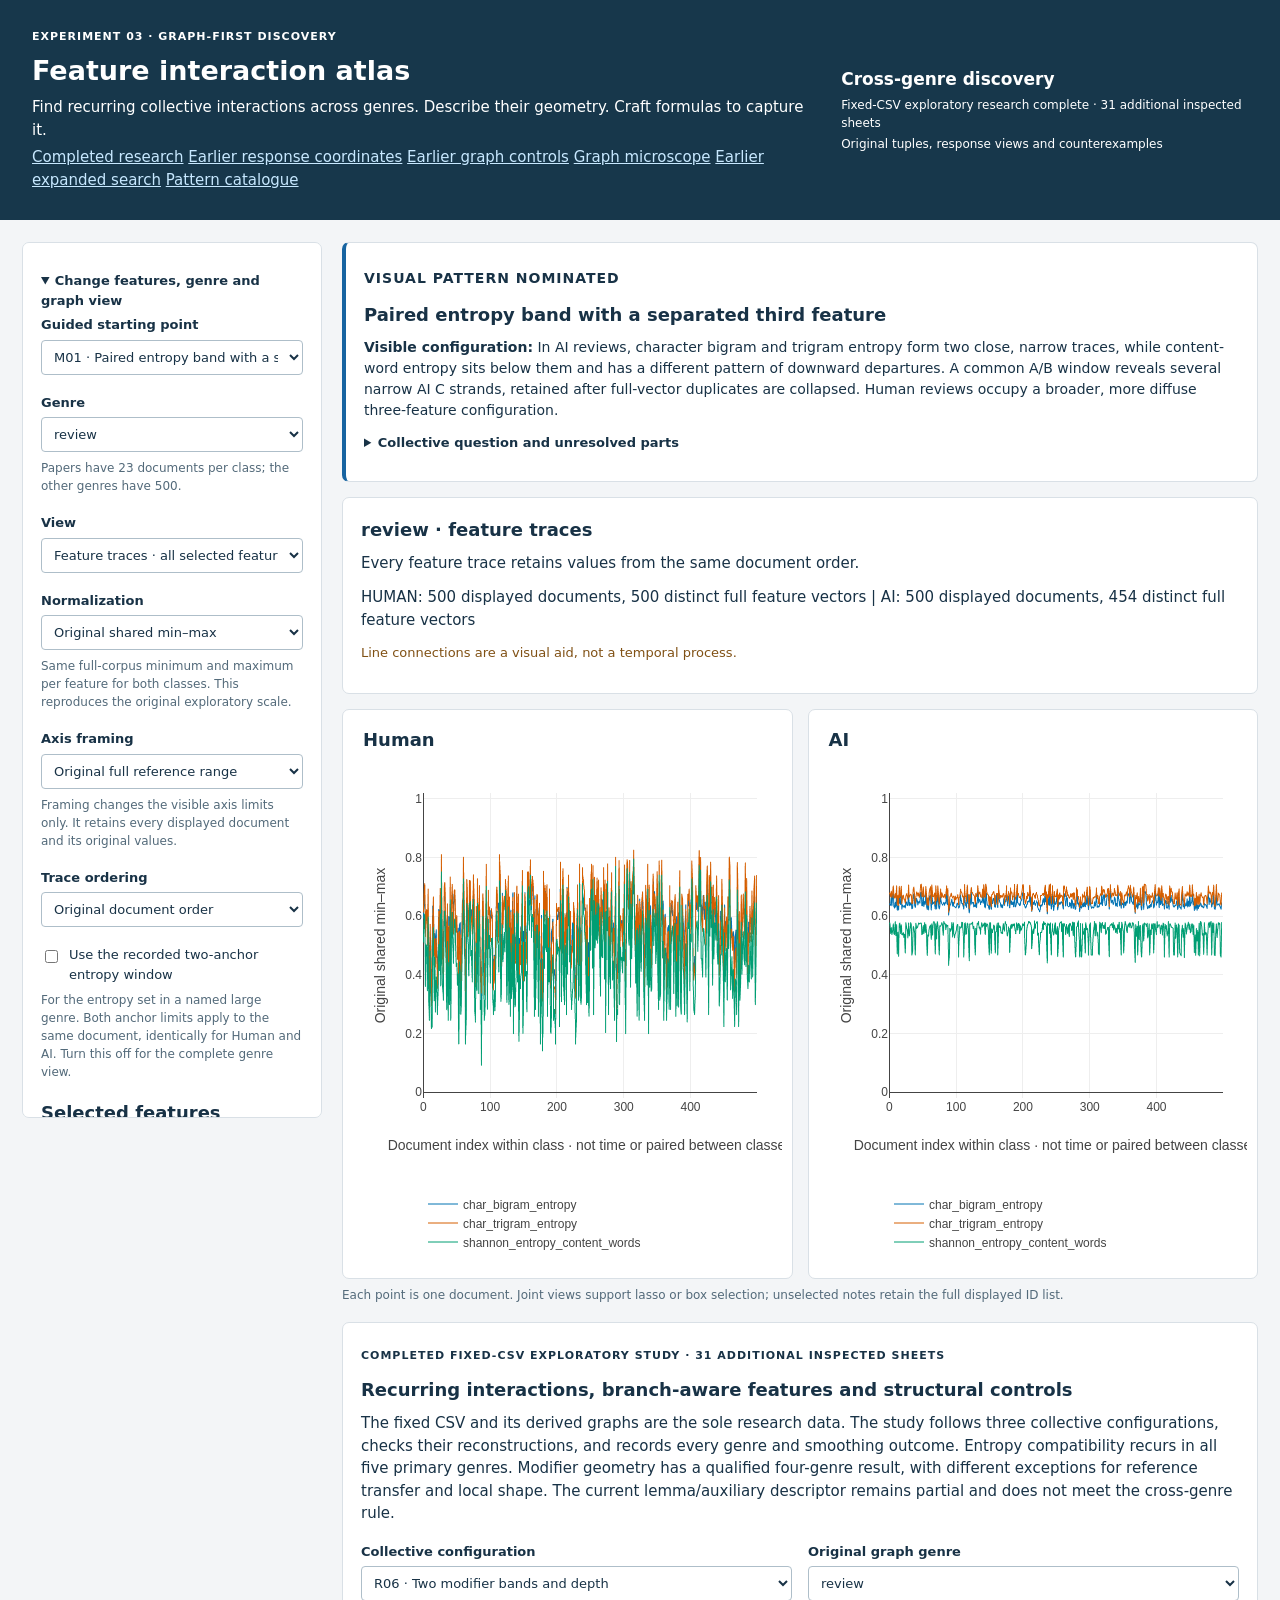
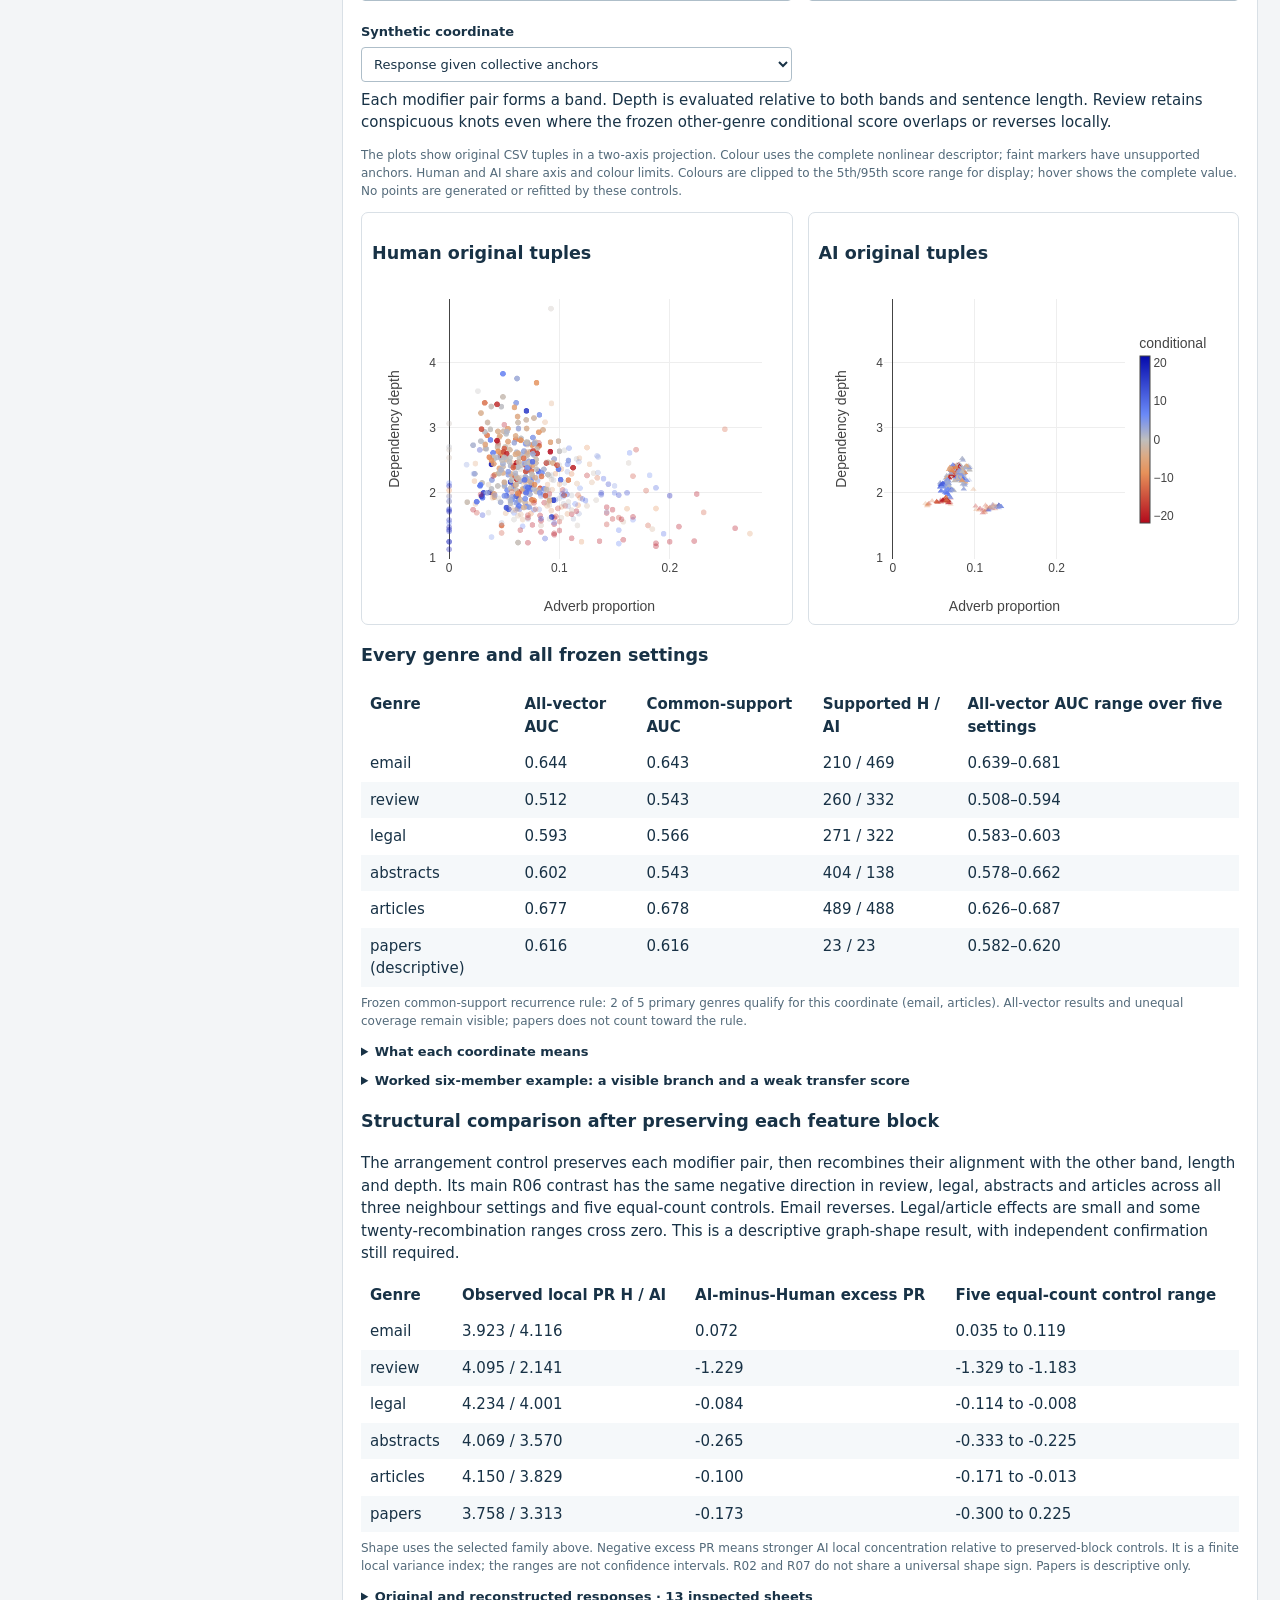
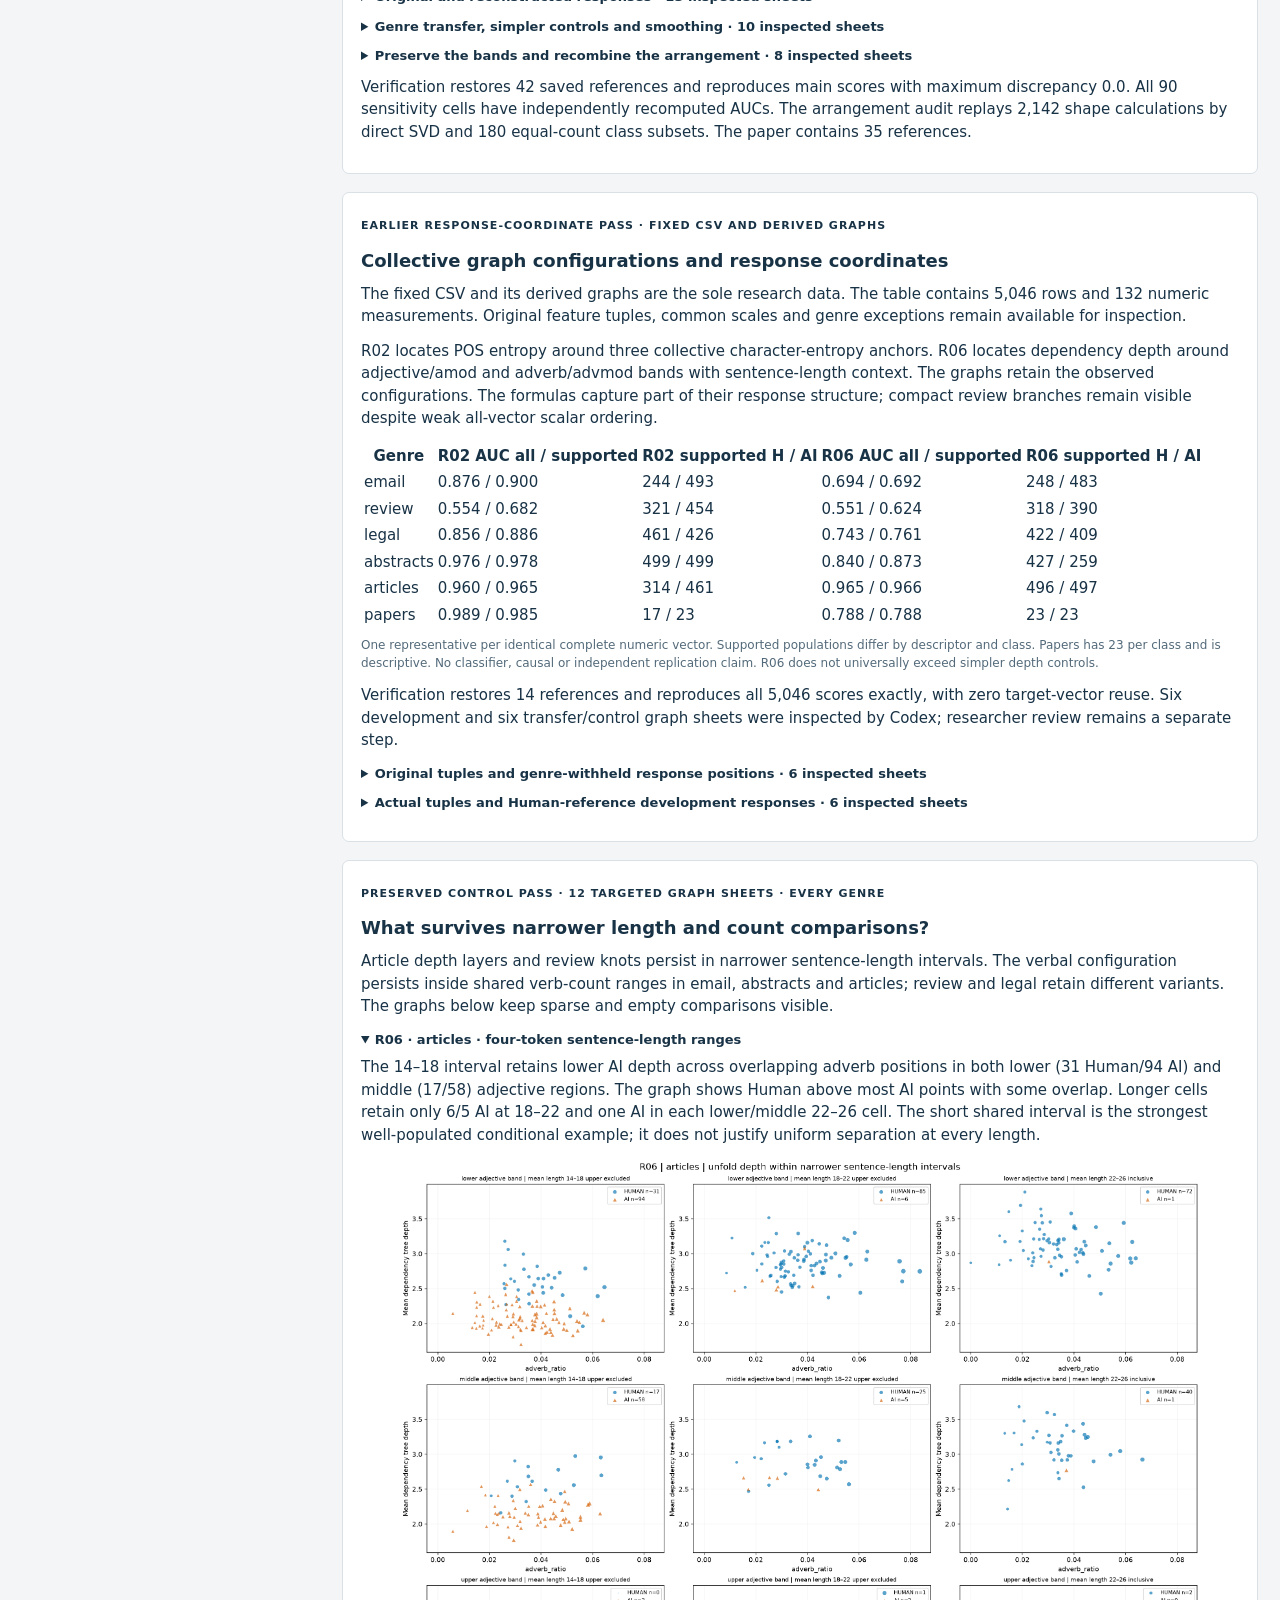
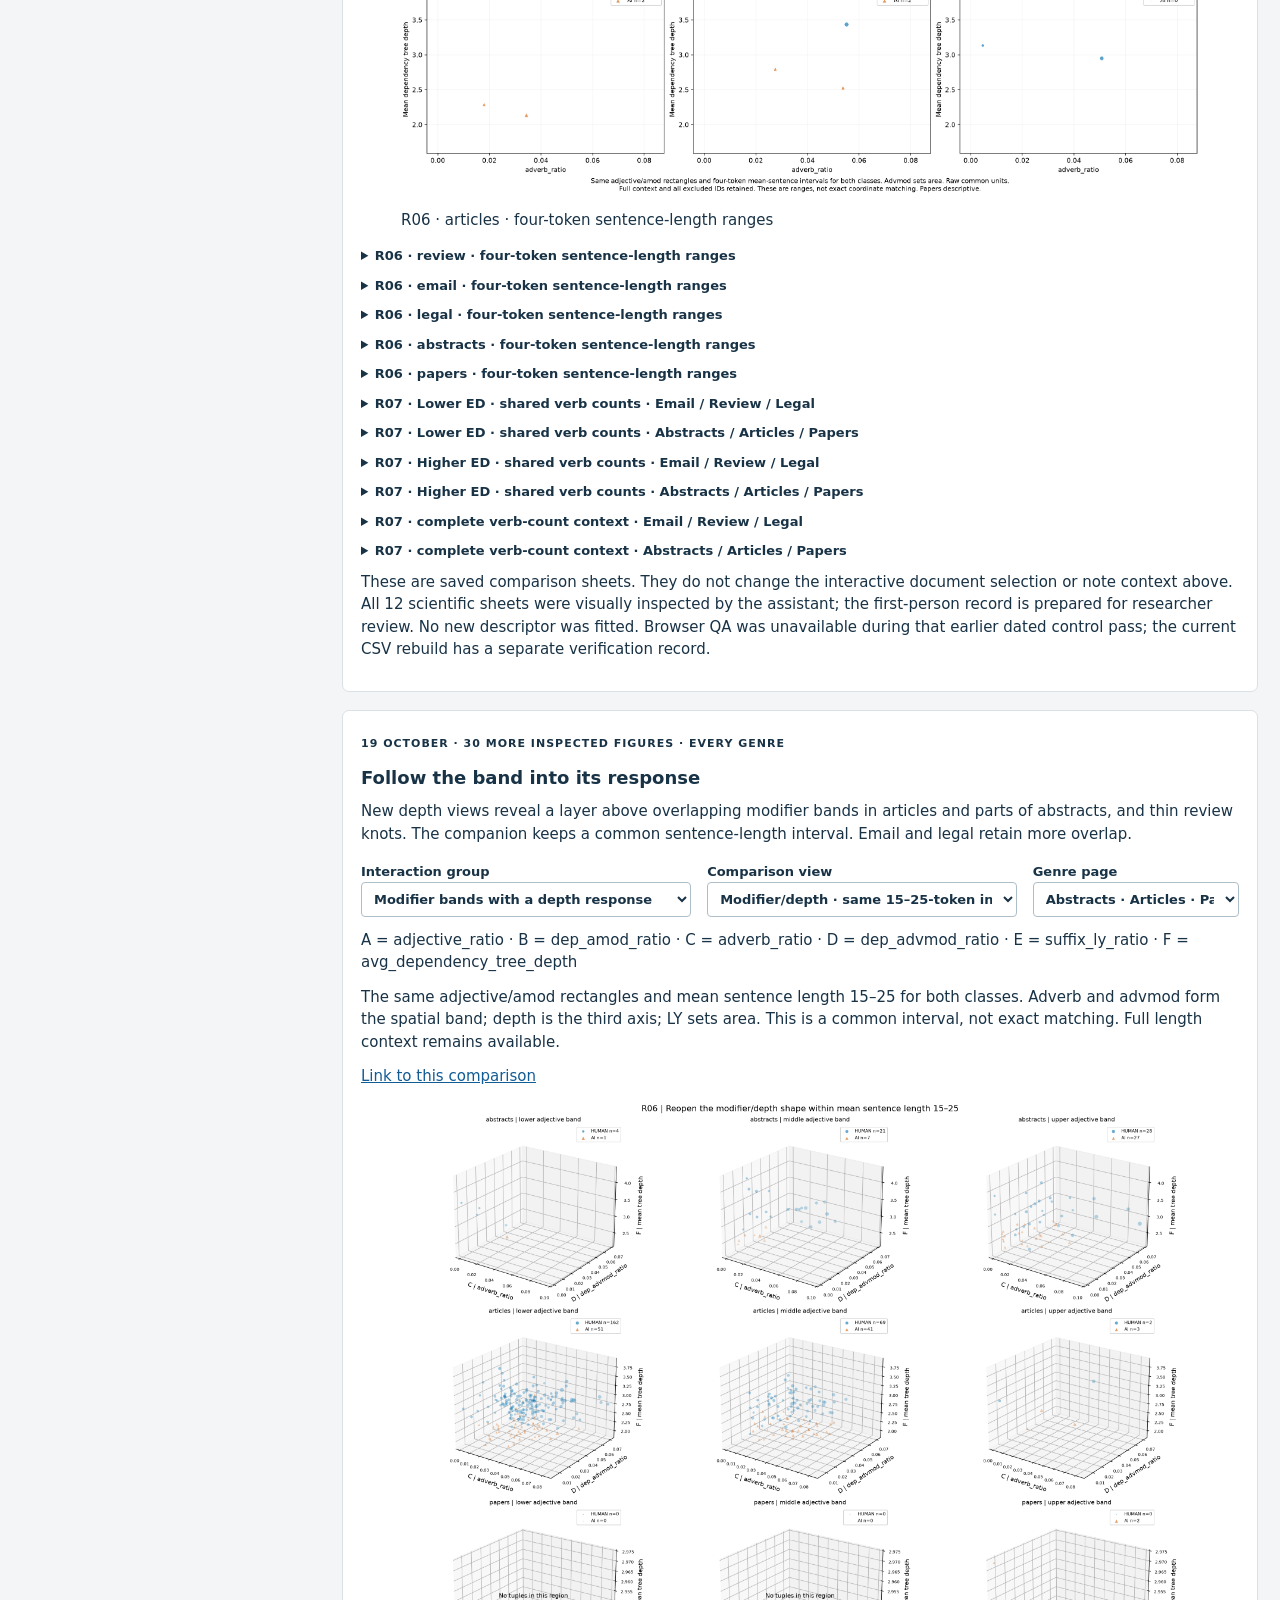
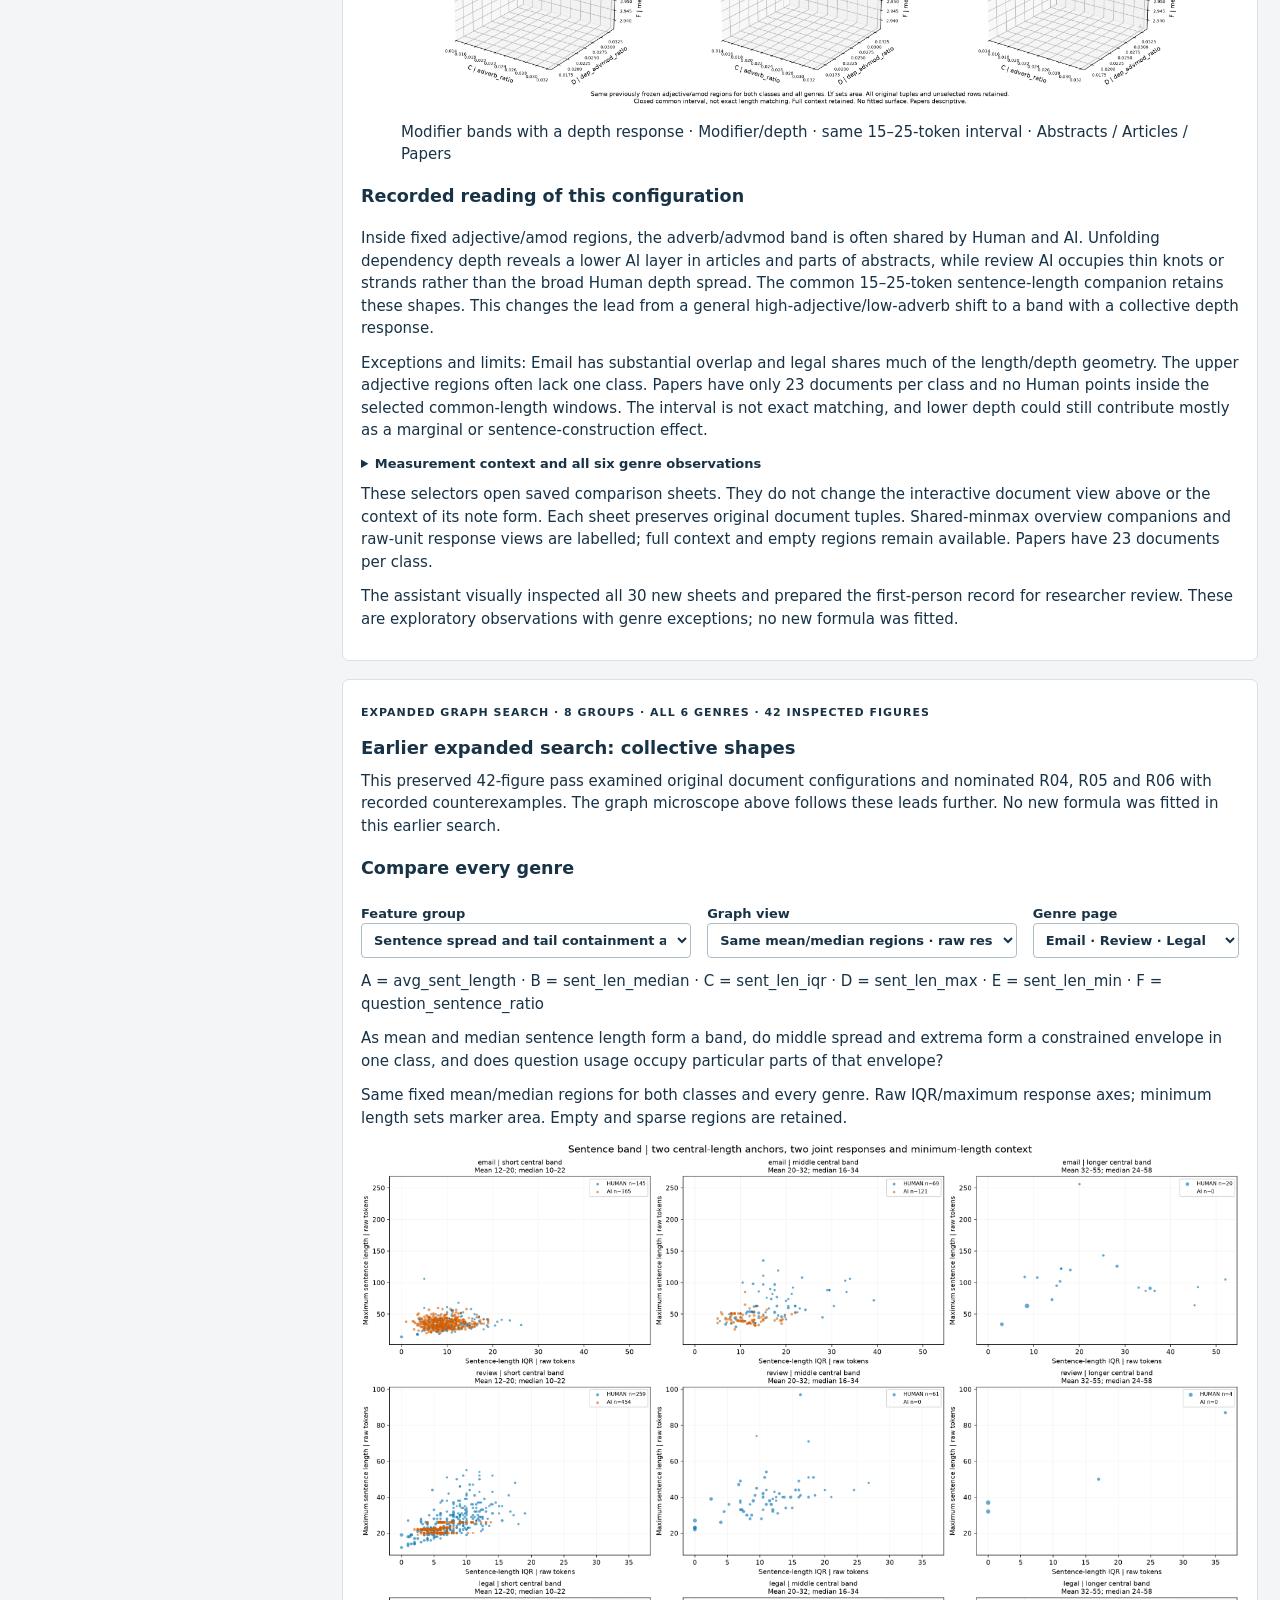
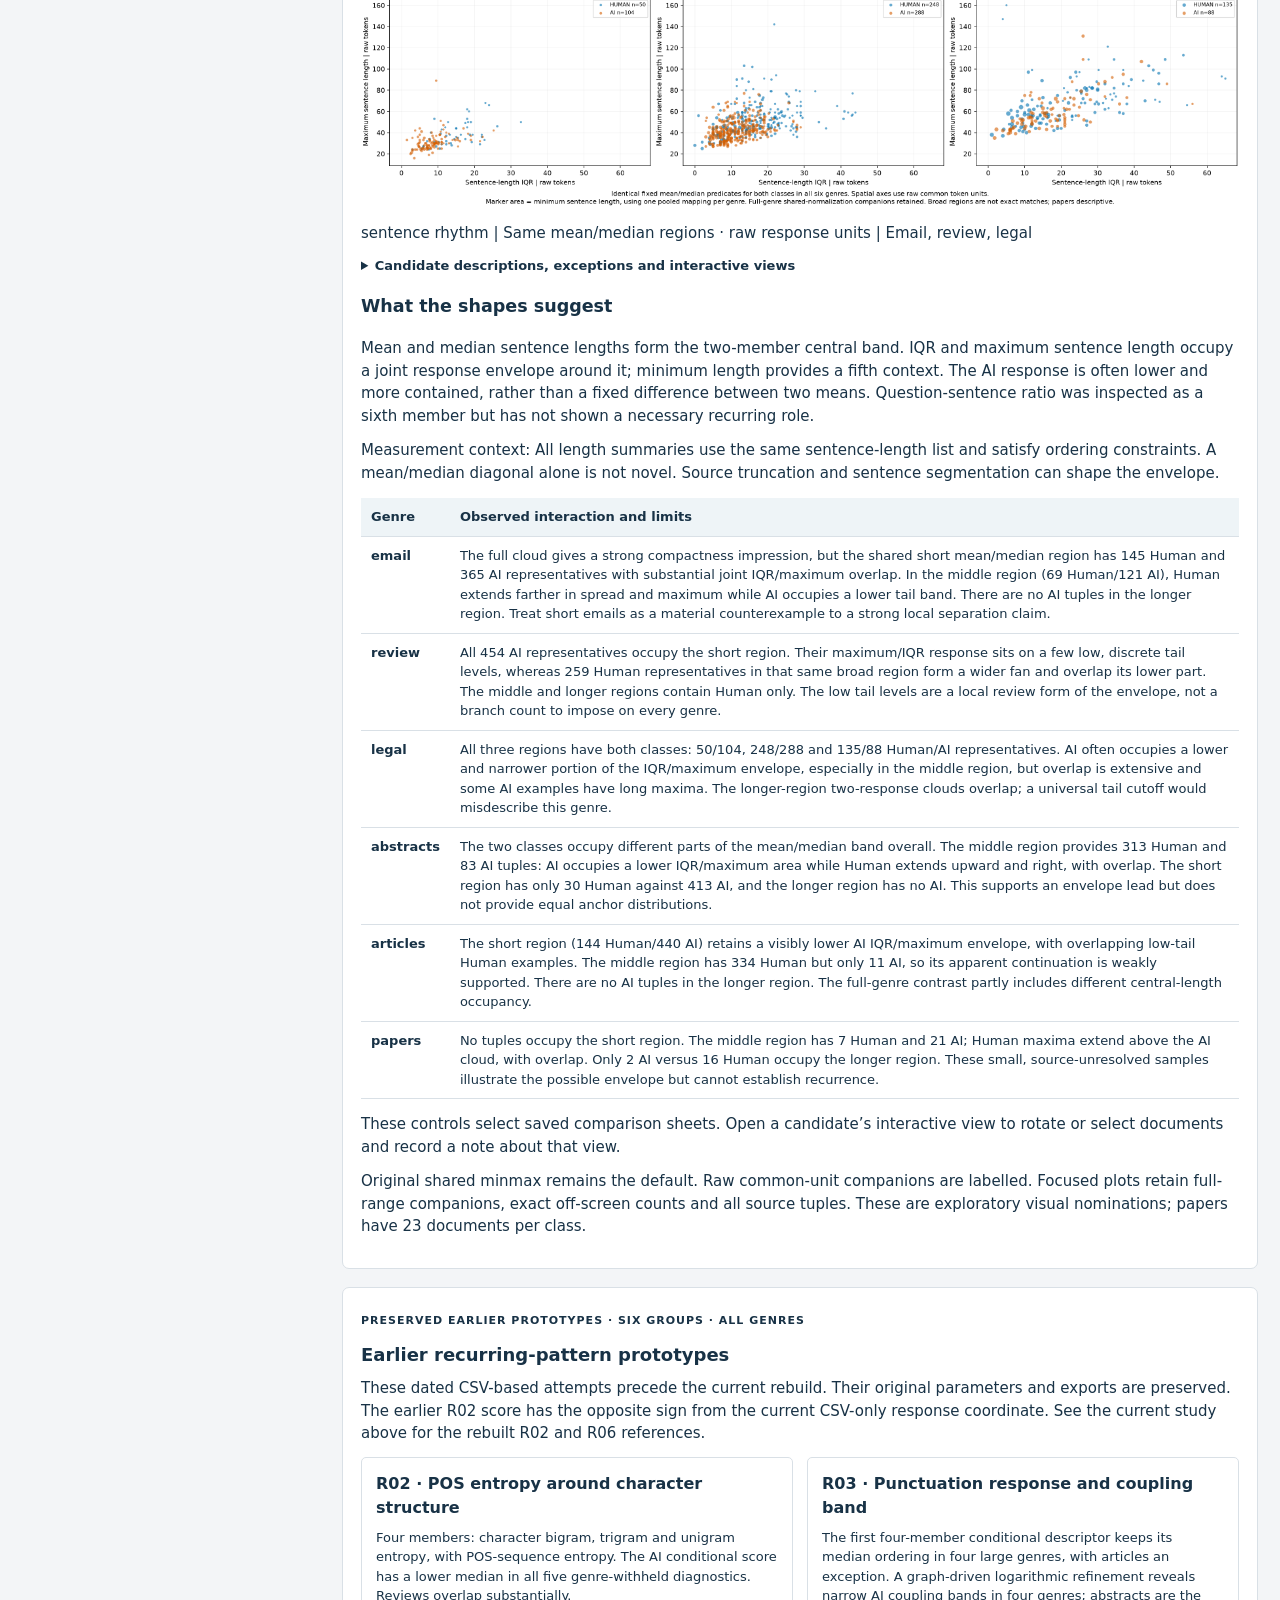
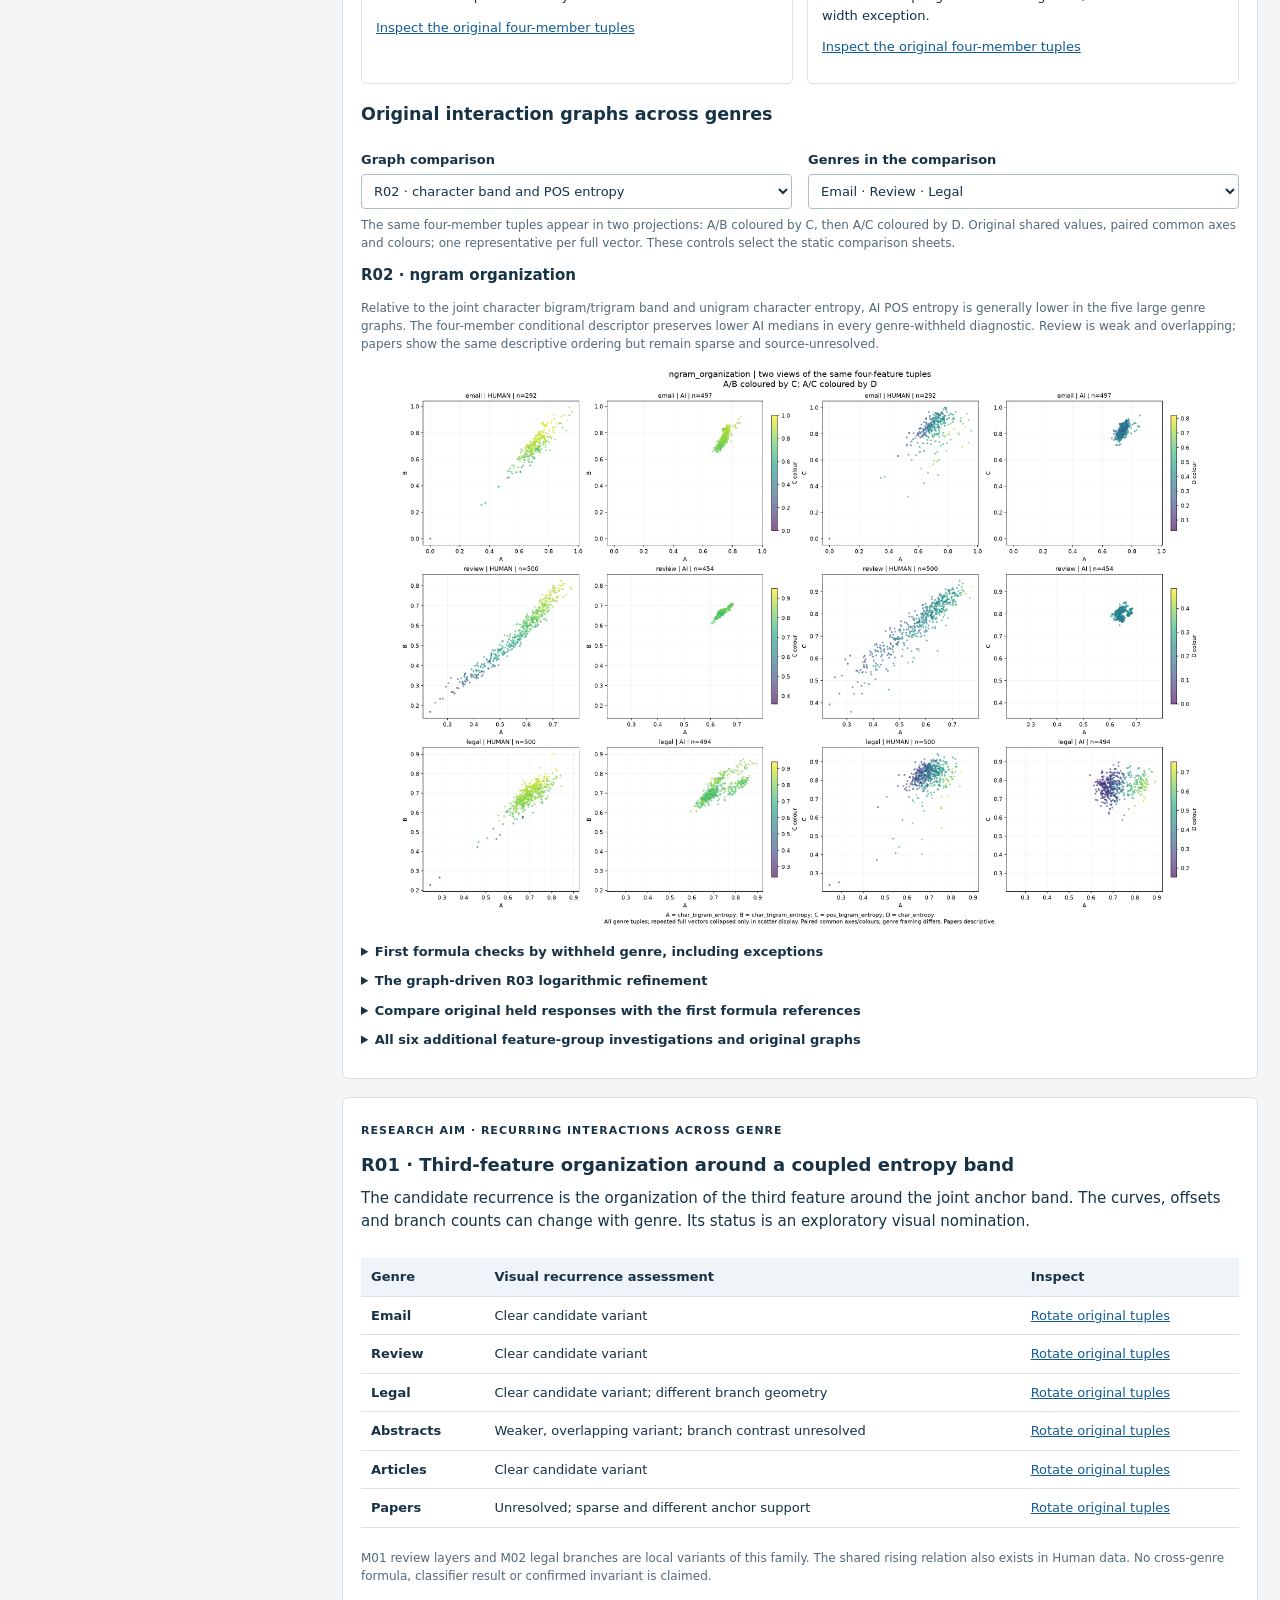
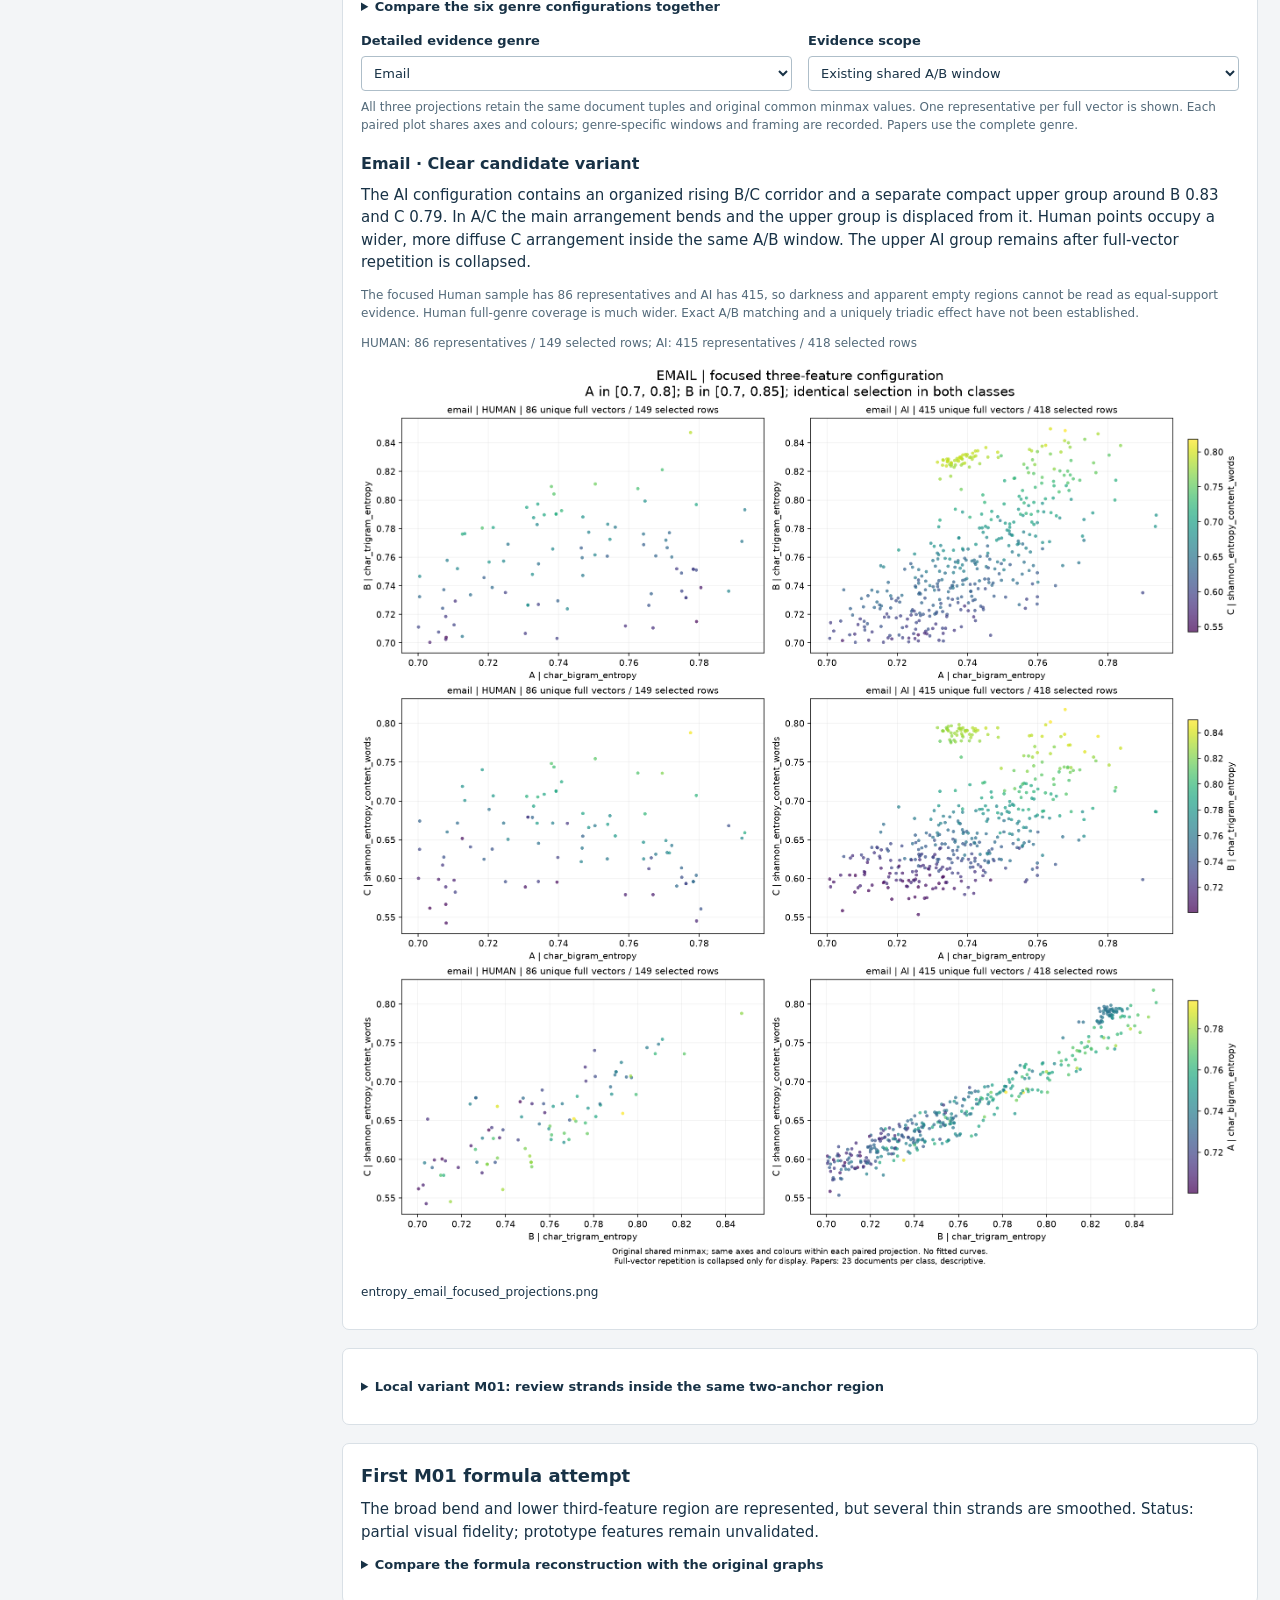
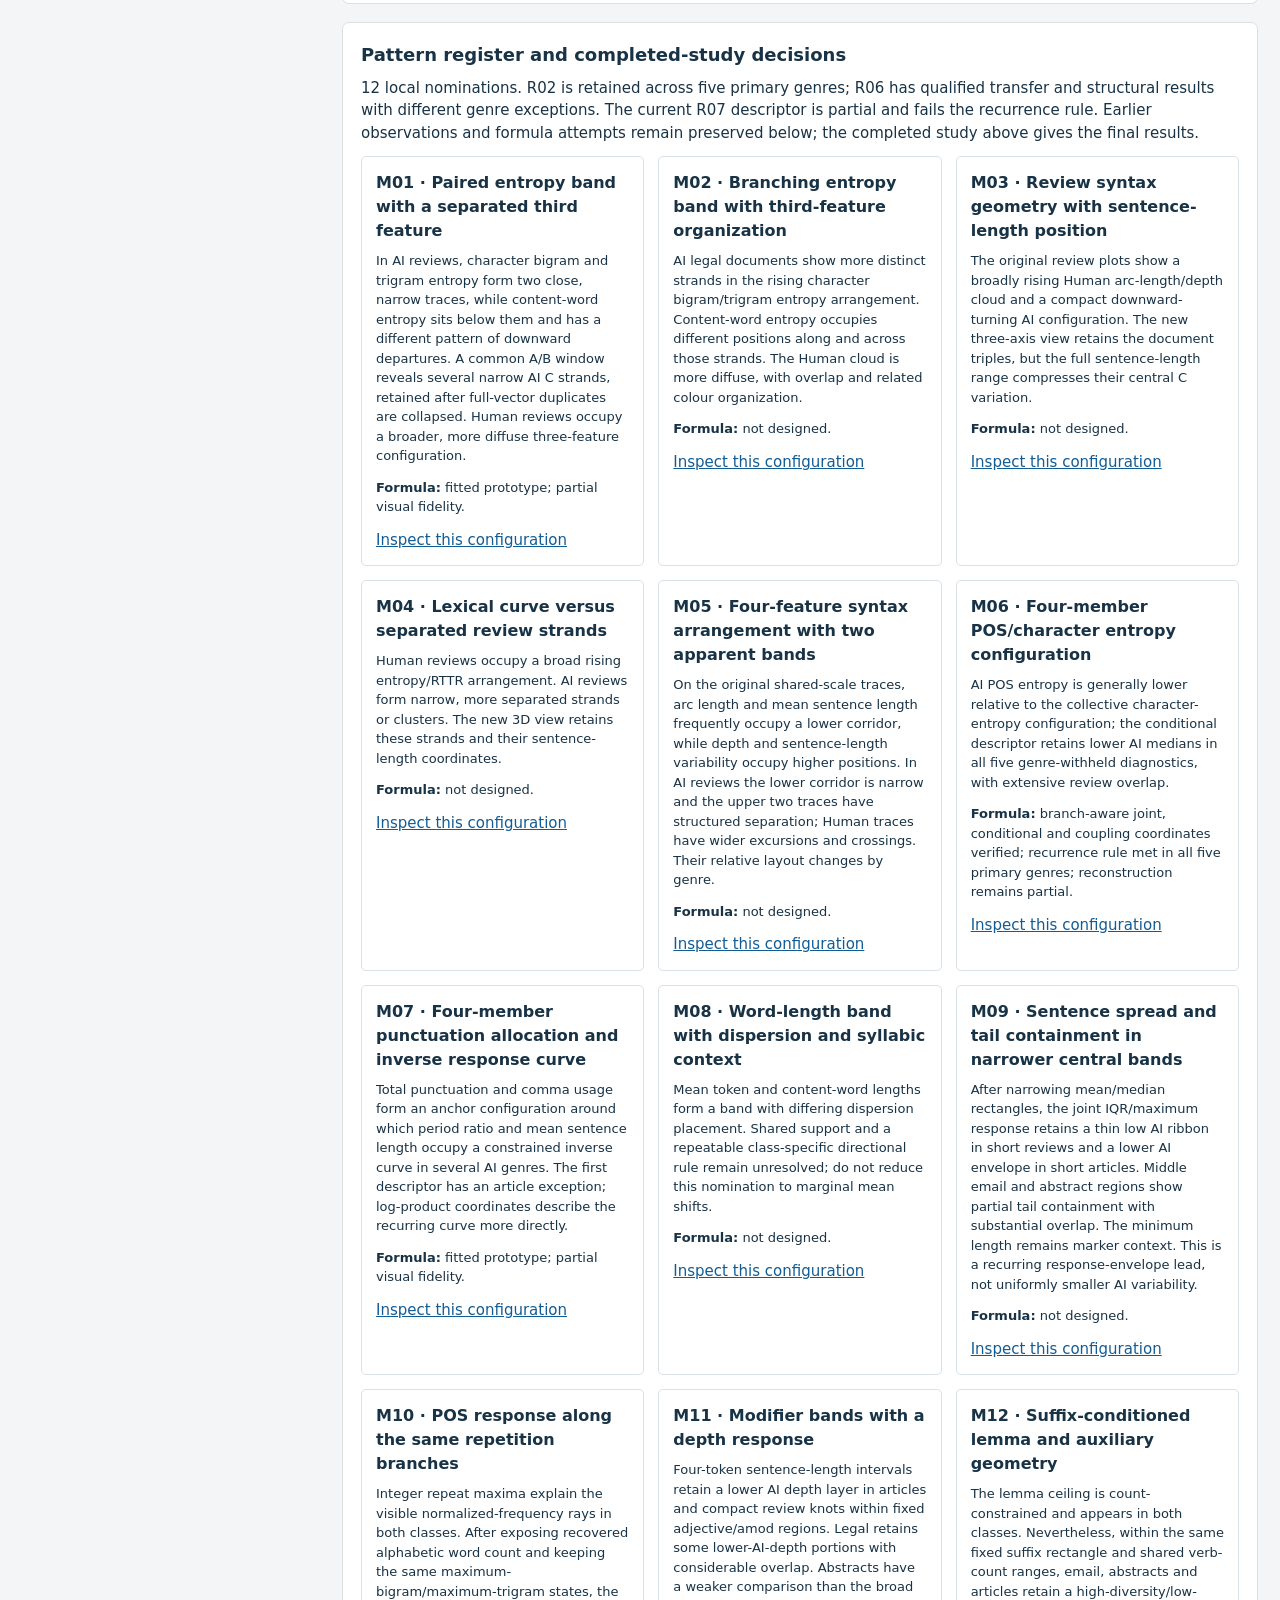
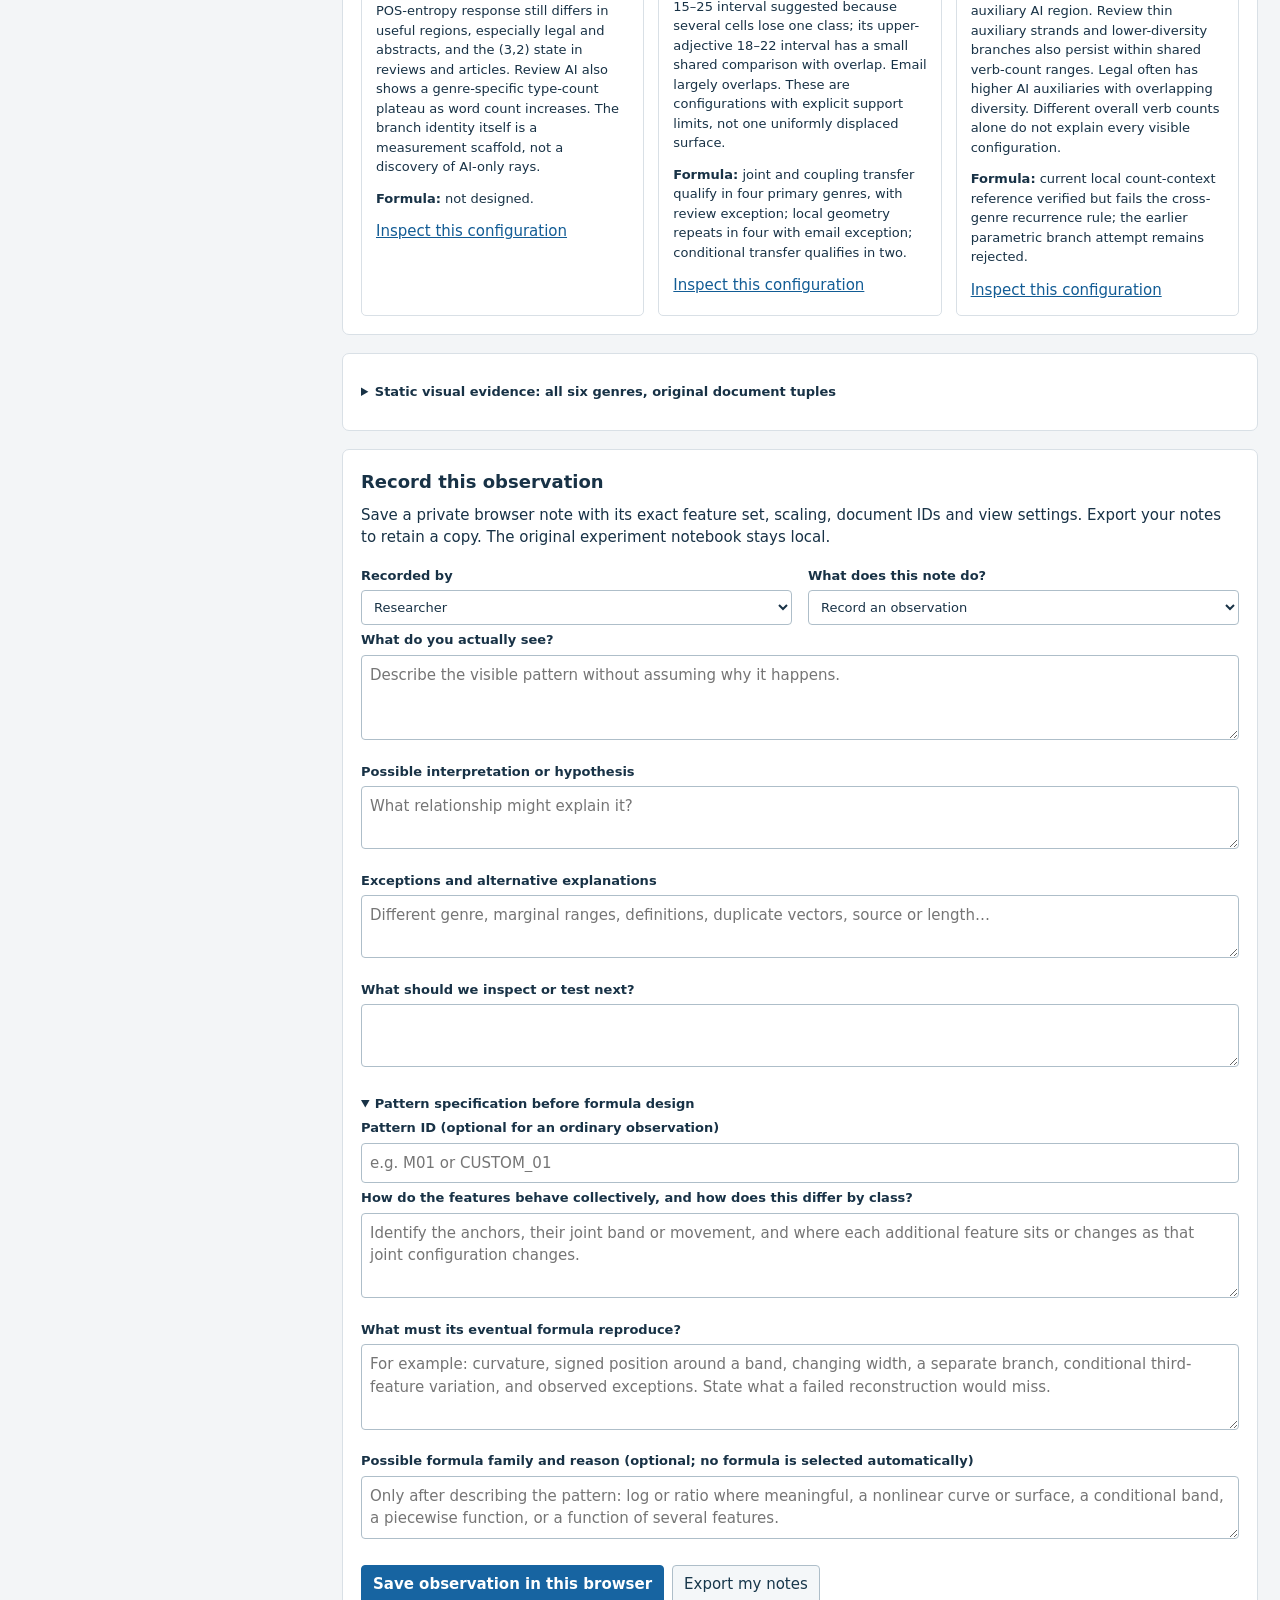
==== commit 6e74dfbe: "Publish verified graph-led stylometry research portal" ====
--- a/site/index.html
+++ b/site/index.html
@@ -8,7 +8,7 @@
 [hidden]{display:none!important}.table-scroll{overflow-x:auto}.recurrence-table{border-collapse:collapse;width:100%;font-size:13px;margin:14px 0}.recurrence-table td,.recurrence-table th{text-align:left;border-bottom:1px solid #d9e0e6;padding:9px 10px;vertical-align:top}.recurrence-table thead{background:#eef4f7}.genre-evidence h3{font-size:16px;margin:18px 0 8px}.genre-evidence figure{margin:10px 0}.expanded-controls{grid-template-columns:1.6fr 1.5fr 1fr}@media(max-width:900px){.expanded-controls{grid-template-columns:1fr}}.expanded-search-figure{margin:12px 0}
 </style><script src="assets/vendor/plotly-3.7.0.min.js" defer></script><style>#branch-study th,#branch-study td{padding:7px 9px;text-align:left;vertical-align:top}#branch-study th{white-space:normal}#branch-study table{width:100%;border-collapse:collapse}#branch-study tr:nth-child(even){background:#f5f8fa}#portal-loading{padding:12px 20px;background:#edf6fa;color:#17333f}#export-notes{margin-left:8px}</style></head>
 <body><div id="portal-loading" role="status">Loading the fixed feature table and graph controls…</div><noscript>This portal needs JavaScript for interactive plots. The manuscript and downloadable research reports remain available through their links.</noscript>
-<header><div><p class="eyebrow">EXPERIMENT 03 · GRAPH-FIRST DISCOVERY</p><h1>Feature interaction atlas</h1><p>Find recurring collective interactions across genres. Describe their geometry. Craft formulas to capture it.</p><p><a class="header-link" href="#branch-study">Completed research</a> · <a class="header-link" href="#csv-only-response">Earlier response coordinates</a> · <a class="header-link" href="#control-review">Earlier graph controls</a> · <a class="header-link" href="#graph-microscope">Graph microscope</a> · <a class="header-link" href="#visual-search">Earlier expanded search</a> · <a class="header-link" href="#catalogue">Pattern catalogue</a> · </p></div><div class="status"><strong>Cross-genre discovery</strong><span id="freeze-status">Research status is recorded in the notebook</span><span>Original tuples, response views and counterexamples</span></div></header>
+<header><div><p class="eyebrow">EXPERIMENT 03 · GRAPH-FIRST DISCOVERY</p><h1>Feature interaction atlas</h1><p>Find recurring collective interactions across genres. Describe their geometry. Craft formulas to capture it.</p><p><a class="header-link" href="#branch-study">Completed research</a> <a class="header-link" href="#csv-only-response">Earlier response coordinates</a> <a class="header-link" href="#control-review">Earlier graph controls</a> <a class="header-link" href="#graph-microscope">Graph microscope</a> <a class="header-link" href="#visual-search">Earlier expanded search</a> <a class="header-link" href="#catalogue">Pattern catalogue</a> </p></div><div class="status"><strong>Cross-genre discovery</strong><span id="freeze-status">Research status is recorded in the notebook</span><span>Original tuples, response views and counterexamples</span></div></header>
 <main>
 <aside>
 <details id="view-controls" open><summary>Change features, genre and graph view</summary>
@@ -36,7 +36,7 @@
   <section class="record" id="branch-study"><p class="eyebrow">COMPLETED FIXED-CSV EXPLORATORY STUDY · 31 ADDITIONAL INSPECTED SHEETS</p>
 <h2>Recurring interactions, branch-aware features and structural controls</h2>
 <p>The fixed CSV and its derived graphs are the sole research data. The study follows three collective configurations, checks their reconstructions, and records every genre and smoothing outcome. Entropy compatibility recurs in all five primary genres. Modifier geometry has a qualified four-genre result, with different exceptions for reference transfer and local shape. The current lemma/auxiliary descriptor remains partial and does not meet the cross-genre rule.</p>
-<p> ·  ·  ·  ·  ·  ·  ·  ·  · </p>
+<p> </p>
 <div class="form-row"><div><label for="branch-family">Collective configuration</label><select id="branch-family"><option value="R06">R06 · Two modifier bands and depth</option><option value="R02">R02 · Four entropies</option><option value="R07">R07 · Lemma and auxiliary branches</option></select></div><div><label for="branch-genre">Original graph genre</label><select id="branch-genre"><option value="ALL">All genres</option><option>email</option><option selected>review</option><option>legal</option><option>abstracts</option><option>articles</option><option>papers</option></select></div><div><label for="branch-metric">Synthetic coordinate</label><select id="branch-metric"><option value="conditional">Response given collective anchors</option><option value="joint">Whole-configuration compatibility</option><option value="coupling">Coupling beyond univariate marginals</option></select></div></div>
 <p id="branch-explanation"></p><p class="hint">The plots show original CSV tuples in a two-axis projection. Colour uses the complete nonlinear descriptor; faint markers have unsupported anchors. Human and AI share axis and colour limits. Colours are clipped to the 5th/95th score range for display; hover shows the complete value. No points are generated or refitted by these controls.</p>
 <div class="plots"><section><h3>Human original tuples</h3><div id="branch-human-plot" style="height:330px"></div></section><section><h3>AI original tuples</h3><div id="branch-ai-plot" style="height:330px"></div></section></div>
@@ -45,17 +45,17 @@
 <details><summary>Worked six-member example: a visible branch and a weak transfer score</summary><p>The review AI row below was chosen by a fixed hash among supported vectors; its Human comparison is the closest observed anchor configuration. They are an explanatory comparison, not a paired corpus. Both rows are favoured by the Human reference fitted to other genres. The AI row remains part of the visible review configuration. This makes the descriptor's failure inspectable instead of removing that point or changing its label.</p><div style="overflow-x:auto"><table><thead><tr><th>Measurement or coordinate</th><th>AI row 765</th><th>Human row 3282</th></tr></thead><tbody><tr><td>adjective_ratio</td><td>0.04000</td><td>0.05208</td></tr><tr><td>dep_amod_ratio</td><td>0.01515</td><td>0.01869</td></tr><tr><td>adverb_ratio</td><td>0.08000</td><td>0.07292</td></tr><tr><td>dep_advmod_ratio</td><td>0.06667</td><td>0.06542</td></tr><tr><td>avg_sent_length</td><td>14.34783</td><td>15.28571</td></tr><tr><td>avg_dependency_tree_depth</td><td>2.36970</td><td>2.45794</td></tr><tr><td>joint contrast</td><td>-35.5263</td><td>-22.4381</td></tr><tr><td>conditional contrast</td><td>-16.3045</td><td>-8.1066</td></tr><tr><td>coupling contrast</td><td>-33.6845</td><td>-20.8878</td></tr></tbody></table></div><p>Source rows are zero-based. These are original measurements and frozen genre-withheld scores. The original interaction graphs and the separate cohort-shape control retain the review knots.</p></details>
 <h3>Structural comparison after preserving each feature block</h3><p>The arrangement control preserves each modifier pair, then recombines their alignment with the other band, length and depth. Its main R06 contrast has the same negative direction in review, legal, abstracts and articles across all three neighbour settings and five equal-count controls. Email reverses. Legal/article effects are small and some twenty-recombination ranges cross zero. This is a descriptive graph-shape result, with independent confirmation still required.</p><div style="overflow-x:auto"><table><thead><tr><th>Genre</th><th>Observed local PR H / AI</th><th>AI-minus-Human excess PR</th><th>Five equal-count control range</th></tr></thead><tbody id="branch-shape-body"></tbody></table></div><p class="hint">Shape uses the selected family above. Negative excess PR means stronger AI local concentration relative to preserved-block controls. It is a finite local variance index; the ranges are not confidence intervals. R02 and R07 do not share a universal shape sign. Papers is descriptive only.</p>
 <details><summary>Original and reconstructed responses · 13 inspected sheets</summary><figure><img loading="lazy" decoding="async" class="evidence-img branch-evidence" loading="lazy" alt="R02_entropy_branch_reconstruction_page1.png" src="assets/evidence/c203a6670a682634163ecd7813ecff3a122868c68741b6456fe2b2460df78922.png"><figcaption>R02_entropy_branch_reconstruction_page1.png · c203a6670a682634163ecd7813ecff3a122868c68741b6456fe2b2460df78922</figcaption></figure><figure><img loading="lazy" decoding="async" class="evidence-img branch-evidence" loading="lazy" alt="R02_entropy_branch_reconstruction_page2.png" src="assets/evidence/4e7298a78a0c0f810b905280eb427ac2e188905bed0585174059b8202844998b.png"><figcaption>R02_entropy_branch_reconstruction_page2.png · 4e7298a78a0c0f810b905280eb427ac2e188905bed0585174059b8202844998b</figcaption></figure><figure><img loading="lazy" decoding="async" class="evidence-img branch-evidence" loading="lazy" alt="R02_review_branch_detail.png" src="assets/evidence/6814096c4ceeee8535024dab5bf39184a149133bd929d5fba2a6b0c42106d139.png"><figcaption>R02_review_branch_detail.png · 6814096c4ceeee8535024dab5bf39184a149133bd929d5fba2a6b0c42106d139</figcaption></figure><figure><img loading="lazy" decoding="async" class="evidence-img branch-evidence" loading="lazy" alt="R06_adverb_depth_branch_reconstruction_page1.png" src="assets/evidence/6ac7090b2cf7dc652c9056a5fc19f2b8205f2c075c7fbcf32b78e194e5a1f858.png"><figcaption>R06_adverb_depth_branch_reconstruction_page1.png · 6ac7090b2cf7dc652c9056a5fc19f2b8205f2c075c7fbcf32b78e194e5a1f858</figcaption></figure><figure><img loading="lazy" decoding="async" class="evidence-img branch-evidence" loading="lazy" alt="R06_adverb_depth_branch_reconstruction_page2.png" src="assets/evidence/63576b00ee26fbc19804ac2e33572c24f2c230e2cfe05773100c31c11aa8d1fd.png"><figcaption>R06_adverb_depth_branch_reconstruction_page2.png · 63576b00ee26fbc19804ac2e33572c24f2c230e2cfe05773100c31c11aa8d1fd</figcaption></figure><figure><img loading="lazy" decoding="async" class="evidence-img branch-evidence" loading="lazy" alt="R06_length_depth_branch_reconstruction_page1.png" src="assets/evidence/31f139d578059b6521d2b89622bf3f2bbbd5afad2a88b6cb353f8a9cf35d8b9e.png"><figcaption>R06_length_depth_branch_reconstruction_page1.png · 31f139d578059b6521d2b89622bf3f2bbbd5afad2a88b6cb353f8a9cf35d8b9e</figcaption></figure><figure><img loading="lazy" decoding="async" class="evidence-img branch-evidence" loading="lazy" alt="R06_length_depth_branch_reconstruction_page2.png" src="assets/evidence/277b3a0dac64cfb02ac25c9b959843a63a407610d93ec382b6ff0b071bcd9333.png"><figcaption>R06_length_depth_branch_reconstruction_page2.png · 277b3a0dac64cfb02ac25c9b959843a63a407610d93ec382b6ff0b071bcd9333</figcaption></figure><figure><img loading="lazy" decoding="async" class="evidence-img branch-evidence" loading="lazy" alt="R06_review_branch_detail.png" src="assets/evidence/d7fd7e33d5e3820e48a35bdcc7b3bc9e2cea70a6e91614dea7df567b99530f34.png"><figcaption>R06_review_branch_detail.png · d7fd7e33d5e3820e48a35bdcc7b3bc9e2cea70a6e91614dea7df567b99530f34</figcaption></figure><figure><img loading="lazy" decoding="async" class="evidence-img branch-evidence" loading="lazy" alt="R07_count_curve_branch_reconstruction_page1.png" src="assets/evidence/1f65beaa608562e54ff7ba1d7cd2fa51cad7d384079002b558acad189e978571.png"><figcaption>R07_count_curve_branch_reconstruction_page1.png · 1f65beaa608562e54ff7ba1d7cd2fa51cad7d384079002b558acad189e978571</figcaption></figure><figure><img loading="lazy" decoding="async" class="evidence-img branch-evidence" loading="lazy" alt="R07_count_curve_branch_reconstruction_page2.png" src="assets/evidence/e8fd5fe2069661e4c686e13412ecc5fd53d13595d8b0334460beb01f393d5549.png"><figcaption>R07_count_curve_branch_reconstruction_page2.png · e8fd5fe2069661e4c686e13412ecc5fd53d13595d8b0334460beb01f393d5549</figcaption></figure><figure><img loading="lazy" decoding="async" class="evidence-img branch-evidence" loading="lazy" alt="R07_joint_branch_reconstruction_page1.png" src="assets/evidence/cbfacea9b4069ea55929204f707e9b0d1c3c48538880111fca85971206c725bf.png"><figcaption>R07_joint_branch_reconstruction_page1.png · cbfacea9b4069ea55929204f707e9b0d1c3c48538880111fca85971206c725bf</figcaption></figure><figure><img loading="lazy" decoding="async" class="evidence-img branch-evidence" loading="lazy" alt="R07_joint_branch_reconstruction_page2.png" src="assets/evidence/e7609ac51b99bd251768617ef51db3278e8ac798a581df50dfa19390a8fbf4d8.png"><figcaption>R07_joint_branch_reconstruction_page2.png · e7609ac51b99bd251768617ef51db3278e8ac798a581df50dfa19390a8fbf4d8</figcaption></figure><figure><img loading="lazy" decoding="async" class="evidence-img branch-evidence" loading="lazy" alt="R07_review_branch_detail.png" src="assets/evidence/52f50c1277aba740b332f0a53c035b969de60873bf261cde58793f0d4a8697b3.png"><figcaption>R07_review_branch_detail.png · 52f50c1277aba740b332f0a53c035b969de60873bf261cde58793f0d4a8697b3</figcaption></figure></details><details><summary>Genre transfer, simpler controls and smoothing · 10 inspected sheets</summary><figure><img loading="lazy" decoding="async" class="evidence-img branch-evidence" loading="lazy" alt="Branch_Geometry_Sensitivity.png" src="assets/evidence/846af57ed0a4c622233f933d31045ebe3e9e2b86c4e294b93955f2fa835056e7.png"><figcaption>Branch_Geometry_Sensitivity.png · 846af57ed0a4c622233f933d31045ebe3e9e2b86c4e294b93955f2fa835056e7</figcaption></figure><figure><img loading="lazy" decoding="async" class="evidence-img branch-evidence" loading="lazy" alt="R02_branch_controls.png" src="assets/evidence/d2b26e89e41eb4c754aeb1a4c82cb501e67c2431c3c586fddf5d04189cc55088.png"><figcaption>R02_branch_controls.png · d2b26e89e41eb4c754aeb1a4c82cb501e67c2431c3c586fddf5d04189cc55088</figcaption></figure><figure><img loading="lazy" decoding="async" class="evidence-img branch-evidence" loading="lazy" alt="R02_branch_transfer_page1.png" src="assets/evidence/f78121847f497c15f4ab4f7ae52344c8fee0224546ef793d2829b50550ae60a6.png"><figcaption>R02_branch_transfer_page1.png · f78121847f497c15f4ab4f7ae52344c8fee0224546ef793d2829b50550ae60a6</figcaption></figure><figure><img loading="lazy" decoding="async" class="evidence-img branch-evidence" loading="lazy" alt="R02_branch_transfer_page2.png" src="assets/evidence/77e591aad2a0e281824eef8b5090e0e2f1096bb76b8a709327559a5ef1588d7f.png"><figcaption>R02_branch_transfer_page2.png · 77e591aad2a0e281824eef8b5090e0e2f1096bb76b8a709327559a5ef1588d7f</figcaption></figure><figure><img loading="lazy" decoding="async" class="evidence-img branch-evidence" loading="lazy" alt="R06_branch_controls.png" src="assets/evidence/8596e0b5dc325a1f03c2ff2c1471c7430186779a57147d1f129b8fe8aecfc61c.png"><figcaption>R06_branch_controls.png · 8596e0b5dc325a1f03c2ff2c1471c7430186779a57147d1f129b8fe8aecfc61c</figcaption></figure><figure><img loading="lazy" decoding="async" class="evidence-img branch-evidence" loading="lazy" alt="R06_branch_transfer_page1.png" src="assets/evidence/19aed3e39349db92058ecdf2c613a041b36a624aa6f41f396658abe061e08306.png"><figcaption>R06_branch_transfer_page1.png · 19aed3e39349db92058ecdf2c613a041b36a624aa6f41f396658abe061e08306</figcaption></figure><figure><img loading="lazy" decoding="async" class="evidence-img branch-evidence" loading="lazy" alt="R06_branch_transfer_page2.png" src="assets/evidence/b10a4823862d2070d3951d9e0bfd87ec2e7e67569a7473669ae7f0c1d9270dcf.png"><figcaption>R06_branch_transfer_page2.png · b10a4823862d2070d3951d9e0bfd87ec2e7e67569a7473669ae7f0c1d9270dcf</figcaption></figure><figure><img loading="lazy" decoding="async" class="evidence-img branch-evidence" loading="lazy" alt="R07_branch_controls.png" src="assets/evidence/cc25370d2a9ab3f0c8b9710939d428b6a2325b67800c29718900cd4de821f671.png"><figcaption>R07_branch_controls.png · cc25370d2a9ab3f0c8b9710939d428b6a2325b67800c29718900cd4de821f671</figcaption></figure><figure><img loading="lazy" decoding="async" class="evidence-img branch-evidence" loading="lazy" alt="R07_branch_transfer_page1.png" src="assets/evidence/ec1776c3724f87570d494ea36149173c9750c59662bffc73bd94cb0083330c9e.png"><figcaption>R07_branch_transfer_page1.png · ec1776c3724f87570d494ea36149173c9750c59662bffc73bd94cb0083330c9e</figcaption></figure><figure><img loading="lazy" decoding="async" class="evidence-img branch-evidence" loading="lazy" alt="R07_branch_transfer_page2.png" src="assets/evidence/3f665d54798193afbc49d9b5a3d31d7c05af241a644461a9def74418acc89c0a.png"><figcaption>R07_branch_transfer_page2.png · 3f665d54798193afbc49d9b5a3d31d7c05af241a644461a9def74418acc89c0a</figcaption></figure></details><details><summary>Preserve the bands and recombine the arrangement · 8 inspected sheets</summary><figure><img loading="lazy" decoding="async" class="evidence-img branch-evidence" loading="lazy" alt="Arrangement_Contrast_Sensitivity.png" src="assets/evidence/05c8019ae4c2f3db2cb724f1285fd609f7f1a176a4eb06e420e1401648cced52.png"><figcaption>Arrangement_Contrast_Sensitivity.png · 05c8019ae4c2f3db2cb724f1285fd609f7f1a176a4eb06e420e1401648cced52</figcaption></figure><figure><img loading="lazy" decoding="async" class="evidence-img branch-evidence" loading="lazy" alt="R02_arrangement_control_page1.png" src="assets/evidence/8e173852b044d8aa5d944e90fd564bc6010e7ddf147286cf5bff003a3313be61.png"><figcaption>R02_arrangement_control_page1.png · 8e173852b044d8aa5d944e90fd564bc6010e7ddf147286cf5bff003a3313be61</figcaption></figure><figure><img loading="lazy" decoding="async" class="evidence-img branch-evidence" loading="lazy" alt="R02_arrangement_control_page2.png" src="assets/evidence/77f66e9212bac376cfb0f8c46b636a90e28597583df98773d9d80cc282298df2.png"><figcaption>R02_arrangement_control_page2.png · 77f66e9212bac376cfb0f8c46b636a90e28597583df98773d9d80cc282298df2</figcaption></figure><figure><img loading="lazy" decoding="async" class="evidence-img branch-evidence" loading="lazy" alt="R06_arrangement_control_page1.png" src="assets/evidence/2bce9d6f38f9d94cbec90bbaf9c76cfa5ffed6a0aa5805bed673f95a55277af6.png"><figcaption>R06_arrangement_control_page1.png · 2bce9d6f38f9d94cbec90bbaf9c76cfa5ffed6a0aa5805bed673f95a55277af6</figcaption></figure><figure><img loading="lazy" decoding="async" class="evidence-img branch-evidence" loading="lazy" alt="R06_arrangement_control_page2.png" src="assets/evidence/f71718ec1cf3642c67c76e9d7e9420eb4fb59ea1e4b300851d989e06830f041d.png"><figcaption>R06_arrangement_control_page2.png · f71718ec1cf3642c67c76e9d7e9420eb4fb59ea1e4b300851d989e06830f041d</figcaption></figure><figure><img loading="lazy" decoding="async" class="evidence-img branch-evidence" loading="lazy" alt="R06_Observed_Recombined_Spectra.png" src="assets/evidence/b8b2de8d62bcd739aafe28ee85b61ea2ce585353eb18ab108f5babc8e876419e.png"><figcaption>R06_Observed_Recombined_Spectra.png · b8b2de8d62bcd739aafe28ee85b61ea2ce585353eb18ab108f5babc8e876419e</figcaption></figure><figure><img loading="lazy" decoding="async" class="evidence-img branch-evidence" loading="lazy" alt="R07_arrangement_control_page1.png" src="assets/evidence/f75b3ef4dac1ea7316065c292f35dc2f26221c7ea4db5a4efdfb029773040fa9.png"><figcaption>R07_arrangement_control_page1.png · f75b3ef4dac1ea7316065c292f35dc2f26221c7ea4db5a4efdfb029773040fa9</figcaption></figure><figure><img loading="lazy" decoding="async" class="evidence-img branch-evidence" loading="lazy" alt="R07_arrangement_control_page2.png" src="assets/evidence/09433c4bd59349f55929c5b272d62cb66ebd3c6c42eb2a7bacadec068b0e3cab.png"><figcaption>R07_arrangement_control_page2.png · 09433c4bd59349f55929c5b272d62cb66ebd3c6c42eb2a7bacadec068b0e3cab</figcaption></figure></details>
-<p>Verification restores 42 saved references and reproduces main scores with maximum discrepancy 0.0. All 90 sensitivity cells have independently recomputed AUCs. The arrangement audit replays 2,142 shape calculations by direct SVD and 180 equal-count class subsets. The paper contains 35 references. .</p>
-<script id="branch-study-data" type="application/json" data-src="data/branch-study.json"></script></section><section class="record" id="csv-only-response"><p class="eyebrow">EARLIER RESPONSE-COORDINATE PASS · FIXED CSV AND DERIVED GRAPHS</p><h2>Collective graph configurations and response coordinates</h2><p>The fixed CSV and its derived graphs are the sole research data. The table contains 5,046 rows and 132 numeric measurements. Original feature tuples, common scales and genre exceptions remain available for inspection.</p><p>R02 locates POS entropy around three collective character-entropy anchors. R06 locates dependency depth around adjective/amod and adverb/advmod bands with sentence-length context. The graphs retain the observed configurations. The formulas capture part of their response structure; compact review branches remain visible despite weak all-vector scalar ordering.</p><p> ·  ·  ·  ·  ·  · </p><div style="overflow-x:auto"><table><thead><tr><th>Genre</th><th>R02 AUC all / supported</th><th>R02 supported H / AI</th><th>R06 AUC all / supported</th><th>R06 supported H / AI</th></tr></thead><tbody><tr><td>email</td><td>0.876 / 0.900</td><td>244 / 493</td><td>0.694 / 0.692</td><td>248 / 483</td></tr><tr><td>review</td><td>0.554 / 0.682</td><td>321 / 454</td><td>0.551 / 0.624</td><td>318 / 390</td></tr><tr><td>legal</td><td>0.856 / 0.886</td><td>461 / 426</td><td>0.743 / 0.761</td><td>422 / 409</td></tr><tr><td>abstracts</td><td>0.976 / 0.978</td><td>499 / 499</td><td>0.840 / 0.873</td><td>427 / 259</td></tr><tr><td>articles</td><td>0.960 / 0.965</td><td>314 / 461</td><td>0.965 / 0.966</td><td>496 / 497</td></tr><tr><td>papers</td><td>0.989 / 0.985</td><td>17 / 23</td><td>0.788 / 0.788</td><td>23 / 23</td></tr></tbody></table></div><p class="hint">One representative per identical complete numeric vector. Supported populations differ by descriptor and class. Papers has 23 per class and is descriptive. No classifier, causal or independent replication claim. R06 does not universally exceed simpler depth controls.</p><p>Verification restores 14 references and reproduces all 5,046 scores exactly, with zero target-vector reuse. Six development and six transfer/control graph sheets were inspected by Codex; researcher review remains a separate step.</p><details><summary>Original tuples and genre-withheld response positions · 6 inspected sheets</summary><figure><img loading="lazy" decoding="async" class="evidence-img csv-response-evidence" loading="lazy" alt="CSV-only R02_CSV_transfer_page1.png" src="assets/evidence/bed0e434fc0fb4575ebe30f6fc4e040a893b92e1310a2536107d8783f83b64e5.png"><figcaption>R02_CSV_transfer_page1.png · SHA-256 bed0e434fc0fb4575ebe30f6fc4e040a893b92e1310a2536107d8783f83b64e5</figcaption></figure><figure><img loading="lazy" decoding="async" class="evidence-img csv-response-evidence" loading="lazy" alt="CSV-only R02_CSV_transfer_page2.png" src="assets/evidence/0392ec788806f5844bc118cb2bd8cad77144518cea74ef526d70aaa44f394cd4.png"><figcaption>R02_CSV_transfer_page2.png · SHA-256 0392ec788806f5844bc118cb2bd8cad77144518cea74ef526d70aaa44f394cd4</figcaption></figure><figure><img loading="lazy" decoding="async" class="evidence-img csv-response-evidence" loading="lazy" alt="CSV-only R06_CSV_controls_page1.png" src="assets/evidence/02c48bea441e7f7ea93dd0e8410956a781545039f96bdf6d4e1999ec648ef6af.png"><figcaption>R06_CSV_controls_page1.png · SHA-256 02c48bea441e7f7ea93dd0e8410956a781545039f96bdf6d4e1999ec648ef6af</figcaption></figure><figure><img loading="lazy" decoding="async" class="evidence-img csv-response-evidence" loading="lazy" alt="CSV-only R06_CSV_controls_page2.png" src="assets/evidence/e1a2174d662704021f4aac161f8b2111ab706df6df47824bdedf352a863f43b6.png"><figcaption>R06_CSV_controls_page2.png · SHA-256 e1a2174d662704021f4aac161f8b2111ab706df6df47824bdedf352a863f43b6</figcaption></figure><figure><img loading="lazy" decoding="async" class="evidence-img csv-response-evidence" loading="lazy" alt="CSV-only R06_CSV_transfer_page1.png" src="assets/evidence/d8504207869a7080c69b5d3c31ad8c9197a5f21ac77ca4eeb9acc799674701d0.png"><figcaption>R06_CSV_transfer_page1.png · SHA-256 d8504207869a7080c69b5d3c31ad8c9197a5f21ac77ca4eeb9acc799674701d0</figcaption></figure><figure><img loading="lazy" decoding="async" class="evidence-img csv-response-evidence" loading="lazy" alt="CSV-only R06_CSV_transfer_page2.png" src="assets/evidence/67f721fc16ae47f3e62fd417d043f26eafabd6f1a4b5c2c521047612da2a6cfb.png"><figcaption>R06_CSV_transfer_page2.png · SHA-256 67f721fc16ae47f3e62fd417d043f26eafabd6f1a4b5c2c521047612da2a6cfb</figcaption></figure></details><details><summary>Actual tuples and Human-reference development responses · 6 inspected sheets</summary><figure><img loading="lazy" decoding="async" class="evidence-img csv-response-evidence" loading="lazy" alt="CSV-only R02_entropy_development_page1.png" src="assets/evidence/d60cc8c0c408c69bd573782ebf8d955e80b98d53dc4ecfcf025c09c1eaeb1af6.png"><figcaption>R02_entropy_development_page1.png · SHA-256 d60cc8c0c408c69bd573782ebf8d955e80b98d53dc4ecfcf025c09c1eaeb1af6</figcaption></figure><figure><img loading="lazy" decoding="async" class="evidence-img csv-response-evidence" loading="lazy" alt="CSV-only R02_entropy_development_page2.png" src="assets/evidence/4ae12ec09050bdda94795b405f801d8d7620ed431d242b404355f132dae8b367.png"><figcaption>R02_entropy_development_page2.png · SHA-256 4ae12ec09050bdda94795b405f801d8d7620ed431d242b404355f132dae8b367</figcaption></figure><figure><img loading="lazy" decoding="async" class="evidence-img csv-response-evidence" loading="lazy" alt="CSV-only R06_adverb_depth_development_page1.png" src="assets/evidence/03eeadc5260c06ef1ad43bc8fc6428afd8c4592932735bf948316b84c018ee1b.png"><figcaption>R06_adverb_depth_development_page1.png · SHA-256 03eeadc5260c06ef1ad43bc8fc6428afd8c4592932735bf948316b84c018ee1b</figcaption></figure><figure><img loading="lazy" decoding="async" class="evidence-img csv-response-evidence" loading="lazy" alt="CSV-only R06_adverb_depth_development_page2.png" src="assets/evidence/a7929c3dd4530e44b66758d574dd063f753edcd56694f8d57f39adf59e3f8a39.png"><figcaption>R06_adverb_depth_development_page2.png · SHA-256 a7929c3dd4530e44b66758d574dd063f753edcd56694f8d57f39adf59e3f8a39</figcaption></figure><figure><img loading="lazy" decoding="async" class="evidence-img csv-response-evidence" loading="lazy" alt="CSV-only R06_length_depth_development_page1.png" src="assets/evidence/b24f64e26da97d9da5fc281ef3c0d99b72fcdd2ecb5975f431bf07904ffa94c6.png"><figcaption>R06_length_depth_development_page1.png · SHA-256 b24f64e26da97d9da5fc281ef3c0d99b72fcdd2ecb5975f431bf07904ffa94c6</figcaption></figure><figure><img loading="lazy" decoding="async" class="evidence-img csv-response-evidence" loading="lazy" alt="CSV-only R06_length_depth_development_page2.png" src="assets/evidence/0079387ceae2bf455b059e52359484f6f8e86be5b790a672acb72bbc636b3631.png"><figcaption>R06_length_depth_development_page2.png · SHA-256 0079387ceae2bf455b059e52359484f6f8e86be5b790a672acb72bbc636b3631</figcaption></figure></details></section><section class="record" id="control-review"><p class="eyebrow">PRESERVED CONTROL PASS · 12 TARGETED GRAPH SHEETS · EVERY GENRE</p><h2>What survives narrower length and count comparisons?</h2><p>Article depth layers and review knots persist in narrower sentence-length intervals. The verbal configuration persists inside shared verb-count ranges in email, abstracts and articles; review and legal retain different variants. The graphs below keep sparse and empty comparisons visible.</p><p> ·  ·  · </p><details class="control-evidence" open><summary>R06 · articles · four-token sentence-length ranges</summary><p>The 14–18 interval retains lower AI depth across overlapping adverb positions in both lower (31 Human/94 AI) and middle (17/58) adjective regions. The graph shows Human above most AI points with some overlap. Longer cells retain only 6/5 AI at 18–22 and one AI in each lower/middle 22–26 cell. The short shared interval is the strongest well-populated conditional example; it does not justify uniform separation at every length.</p><figure><img loading="lazy" decoding="async" loading="lazy" class="evidence-img" alt="R06 · articles · four-token sentence-length ranges" src="assets/evidence/34e14cac1d415f9742215a5be005ad1c5494ff0337877fd85462ca1992df32e2.png"><figcaption>R06 · articles · four-token sentence-length ranges</figcaption></figure></details><details class="control-evidence"><summary>R06 · review · four-token sentence-length ranges</summary><p>The 14–18 interval retains thin AI knots/curved pieces in lower and middle adjective regions against a broader Human depth fan (24/68 and 23/71). The middle knot changes position relative to the lower one; the Human cloud includes both higher and lower depth extension. Most longer cells have no AI support. This is a supported local collective shape rather than evidence over the entire sentence-length range.</p><figure><img loading="lazy" decoding="async" loading="lazy" class="evidence-img" alt="R06 · review · four-token sentence-length ranges" src="assets/evidence/0170aff927cd603c42b02606154a00ee548015c06183a09053e7d828547f0e05.png"><figcaption>R06 · review · four-token sentence-length ranges</figcaption></figure></details><details class="control-evidence"><summary>R06 · email · four-token sentence-length ranges</summary><p>Lower-adjective cells overlap heavily at 14–18 and 18–22 mean sentence length. The 22–26 lower cell has only two AI points. Middle cells have very few Human points (7, 5 and 2), and upper cells have none. Thin AI portions remain visible, but their comparison does not support a strong recurring email depth rule.</p><figure><img loading="lazy" decoding="async" loading="lazy" class="evidence-img" alt="R06 · email · four-token sentence-length ranges" src="assets/evidence/e58177c3575e9b2391a8e0c7fb2667fcebe1169b0f8f78a85a8faab1a58f797c.png"><figcaption>R06 · email · four-token sentence-length ranges</figcaption></figure></details><details class="control-evidence"><summary>R06 · legal · four-token sentence-length ranges</summary><p>Lower-adjective 18–22 and 22–26 cells retain AI mainly in lower depth portions with substantial overlap (20/10 and 22/20). Middle regions also overlap heavily, especially 22–26. Upper regions have at most one Human point per cell. Legal supplies partial recurrence and real exceptions, not a clean class-separating layer.</p><figure><img loading="lazy" decoding="async" loading="lazy" class="evidence-img" alt="R06 · legal · four-token sentence-length ranges" src="assets/evidence/149546e1988019b683981255dfb49dc2bb0ecdb715333603906967a851a0ac0e.png"><figcaption>R06 · legal · four-token sentence-length ranges</figcaption></figure></details><details class="control-evidence"><summary>R06 · abstracts · four-token sentence-length ranges</summary><p>The lower adjective region has no shared occupied length cell. Middle regions have only 3/10 at 14–18 and 5/2 at 18–22. Upper-adjective 18–22 has 12 Human / 8 AI and retains lower AI depth portions with overlap; 14–18 has only two Human and 22–26 only one AI. The broad-window depth appearance is partly supported by different within-window length occupancy; stronger abstract recurrence remains unresolved.</p><figure><img loading="lazy" decoding="async" loading="lazy" class="evidence-img" alt="R06 · abstracts · four-token sentence-length ranges" src="assets/evidence/deed30509951fec184b087e8bf69bca211fb961f81c2860b75583ea086cd2d73.png"><figcaption>R06 · abstracts · four-token sentence-length ranges</figcaption></figure></details><details class="control-evidence"><summary>R06 · papers · four-token sentence-length ranges</summary><p>There are no Human points in any of the nine selected cells and only one AI point in each of two upper-adjective cells. There is no supported Human/AI comparison in these length ranges.</p><figure><img loading="lazy" decoding="async" loading="lazy" class="evidence-img" alt="R06 · papers · four-token sentence-length ranges" src="assets/evidence/5594c5230ebe51f7a612c3a4e3fe03c950fef473b0c6d014a78788f8d28f3ca3.png"><figcaption>R06 · papers · four-token sentence-length ranges</figcaption></figure></details><details class="control-evidence"><summary>R07 · Lower ED · shared verb counts · Email / Review / Legal</summary><p>Word count sets marker area. Same suffix rectangle and fixed verb-count ranges in both classes; exact range membership and all exceptions are recorded.</p><figure><img loading="lazy" decoding="async" loading="lazy" class="evidence-img" alt="R07 · Lower ED · shared verb counts · Email / Review / Legal" src="assets/evidence/e6ae581588fac0cf8a9f6f87f43fe2f4ead84ce5c099aeebf41a2df7cdabc022.png"><figcaption>R07 · Lower ED · shared verb counts · Email / Review / Legal</figcaption></figure></details><details class="control-evidence"><summary>R07 · Lower ED · shared verb counts · Abstracts / Articles / Papers</summary><p>Word count sets marker area. Same suffix rectangle and fixed verb-count ranges in both classes; exact range membership and all exceptions are recorded.</p><figure><img loading="lazy" decoding="async" loading="lazy" class="evidence-img" alt="R07 · Lower ED · shared verb counts · Abstracts / Articles / Papers" src="assets/evidence/47b9cfd30322c26c7afc0d09a745d43d9be6dd09e6ad3b307c79b88940ba0a79.png"><figcaption>R07 · Lower ED · shared verb counts · Abstracts / Articles / Papers</figcaption></figure></details><details class="control-evidence"><summary>R07 · Higher ED · shared verb counts · Email / Review / Legal</summary><p>Word count sets marker area. Same suffix rectangle and fixed verb-count ranges in both classes; exact range membership and all exceptions are recorded.</p><figure><img loading="lazy" decoding="async" loading="lazy" class="evidence-img" alt="R07 · Higher ED · shared verb counts · Email / Review / Legal" src="assets/evidence/f1da963099f8956c6dd4678ad08c62e29d6beb69bb24dbe7c43911363222a7dc.png"><figcaption>R07 · Higher ED · shared verb counts · Email / Review / Legal</figcaption></figure></details><details class="control-evidence"><summary>R07 · Higher ED · shared verb counts · Abstracts / Articles / Papers</summary><p>Word count sets marker area. Same suffix rectangle and fixed verb-count ranges in both classes; exact range membership and all exceptions are recorded.</p><figure><img loading="lazy" decoding="async" loading="lazy" class="evidence-img" alt="R07 · Higher ED · shared verb counts · Abstracts / Articles / Papers" src="assets/evidence/571f026ac2360245a8d717c80a5ea9db95fe3c07e6049a4a1d5e10b5fe680ee2.png"><figcaption>R07 · Higher ED · shared verb counts · Abstracts / Articles / Papers</figcaption></figure></details><details class="control-evidence"><summary>R07 · complete verb-count context · Email / Review / Legal</summary><p>Counts recovered from CSV redundancies. No independent raw-text count reproduction was performed.</p><figure><img loading="lazy" decoding="async" loading="lazy" class="evidence-img" alt="R07 · complete verb-count context · Email / Review / Legal" src="assets/evidence/1ab85eca26efa996c2148f279535f06083362b987661d9958de9cb81bedf23a7.png"><figcaption>R07 · complete verb-count context · Email / Review / Legal</figcaption></figure></details><details class="control-evidence"><summary>R07 · complete verb-count context · Abstracts / Articles / Papers</summary><p>Counts recovered from CSV redundancies. No independent raw-text count reproduction was performed.</p><figure><img loading="lazy" decoding="async" loading="lazy" class="evidence-img" alt="R07 · complete verb-count context · Abstracts / Articles / Papers" src="assets/evidence/2194b3714c6011fdbee623b6a860d934d7a4fd548f93205774bb647bf3957fde.png"><figcaption>R07 · complete verb-count context · Abstracts / Articles / Papers</figcaption></figure></details><p>These are saved comparison sheets. They do not change the interactive document selection or note context above. All 12 scientific sheets were visually inspected by the assistant; the first-person record is prepared for researcher review. No new descriptor was fitted. Browser QA was unavailable during that earlier dated control pass; the current CSV rebuild has a separate verification record.</p></section>
-  <section class="record" id="graph-microscope"><p class="eyebrow">19 OCTOBER · 30 MORE INSPECTED FIGURES · EVERY GENRE</p><h2>Follow the band into its response</h2><p>New depth views reveal a layer above overlapping modifier bands in articles and parts of abstracts, and thin review knots. The companion keeps a common sentence-length interval. Email and legal retain more overlap.</p><p> ·  ·  · </p><div class="form-row expanded-controls"><label>Interaction group<select id="microscope-topic"><option value="R06">Modifier bands with a depth response</option><option value="R04">Sentence spread and tail containment in narrower central bands</option><option value="R05">POS response along the same repetition branches</option><option value="verbal_morphology">Suffix-conditioned lemma and auxiliary geometry</option><option value="reference_organisation">Reference and sentence-opening organisation</option><option value="discourse_clause_opening">Discourse, clauses and opening allocation</option><option value="lexical_frequency_information">Lexical information around a frequency scaffold</option></select></label><label>Comparison view<select id="microscope-view"><option value="length_restricted">Modifier/depth · same 15–25-token interval</option><option value="depth1">Modifier/depth · angle 1</option><option value="depth2">Modifier/depth · angle 2</option><option value="length_context">Sentence length and depth context</option><option value="joint">Joint response · same anchor rectangles</option><option value="counts">Repetition and word-count context</option><option value="states">Same integer repetition states</option><option value="overview">Six-member overview</option><option value="profiles">Six-member profiles · all genres</option></select></label><label>Genre page<select id="microscope-page"><option value="1">Email · Review · Legal</option><option value="2">Abstracts · Articles · Papers</option></select></label></div><p id="microscope-members"></p><p id="microscope-framing"></p><p><a id="microscope-link" href="#graph-microscope">Link to this comparison</a></p><figure hidden class="microscope-figure" data-topic="R06" data-view="joint" data-page="1"><img loading="lazy" decoding="async" loading="lazy" class="evidence-img" alt="Modifier bands with a depth response · Joint response · same anchor rectangles · Email / Review / Legal" src="assets/evidence/edcf21d94a935f2e9ec3356d63bed6fcc5cf560255659c85da3fd398cc3b87f3.png"><figcaption>Modifier bands with a depth response · Joint response · same anchor rectangles · Email / Review / Legal</figcaption></figure><figure hidden class="microscope-figure" data-topic="R06" data-view="joint" data-page="2"><img loading="lazy" decoding="async" loading="lazy" class="evidence-img" alt="Modifier bands with a depth response · Joint response · same anchor rectangles · Abstracts / Articles / Papers" src="assets/evidence/3c14bd2197c8365ef3cbfce648f629a4fa367362c72962670b2f347e3cae0dfe.png"><figcaption>Modifier bands with a depth response · Joint response · same anchor rectangles · Abstracts / Articles / Papers</figcaption></figure><figure hidden class="microscope-figure" data-topic="R06" data-view="depth1" data-page="1"><img loading="lazy" decoding="async" loading="lazy" class="evidence-img" alt="Modifier bands with a depth response · Modifier/depth · angle 1 · Email / Review / Legal" src="assets/evidence/66f92681216b4adf8306b773c555b3ff3977ac9d4f1a721ca9f662d5a2ffd9b9.png"><figcaption>Modifier bands with a depth response · Modifier/depth · angle 1 · Email / Review / Legal</figcaption></figure><figure hidden class="microscope-figure" data-topic="R06" data-view="depth2" data-page="1"><img loading="lazy" decoding="async" loading="lazy" class="evidence-img" alt="Modifier bands with a depth response · Modifier/depth · angle 2 · Email / Review / Legal" src="assets/evidence/d00fe0c39bbd942f36672018460e2e43f861a3e287c708780f25ae8e6addef4a.png"><figcaption>Modifier bands with a depth response · Modifier/depth · angle 2 · Email / Review / Legal</figcaption></figure><figure hidden class="microscope-figure" data-topic="R06" data-view="length_context" data-page="1"><img loading="lazy" decoding="async" loading="lazy" class="evidence-img" alt="Modifier bands with a depth response · Sentence length and depth context · Email / Review / Legal" src="assets/evidence/38d75ca0bdd0792813aa73077a2c54738a06186dee6d622aeff12fcd087ec20f.png"><figcaption>Modifier bands with a depth response · Sentence length and depth context · Email / Review / Legal</figcaption></figure><figure hidden class="microscope-figure" data-topic="R06" data-view="length_restricted" data-page="1"><img loading="lazy" decoding="async" loading="lazy" class="evidence-img" alt="Modifier bands with a depth response · Modifier/depth · same 15–25-token interval · Email / Review / Legal" src="assets/evidence/f6855b0a7a25c37c929e0674488ab56ee05efbb6b337b3a450ed604b70f41056.png"><figcaption>Modifier bands with a depth response · Modifier/depth · same 15–25-token interval · Email / Review / Legal</figcaption></figure><figure hidden class="microscope-figure" data-topic="R06" data-view="depth1" data-page="2"><img loading="lazy" decoding="async" loading="lazy" class="evidence-img" alt="Modifier bands with a depth response · Modifier/depth · angle 1 · Abstracts / Articles / Papers" src="assets/evidence/3470e426a670c58b91697fe88f4780b482b1b21233634c13960b2170c5020015.png"><figcaption>Modifier bands with a depth response · Modifier/depth · angle 1 · Abstracts / Articles / Papers</figcaption></figure><figure hidden class="microscope-figure" data-topic="R06" data-view="depth2" data-page="2"><img loading="lazy" decoding="async" loading="lazy" class="evidence-img" alt="Modifier bands with a depth response · Modifier/depth · angle 2 · Abstracts / Articles / Papers" src="assets/evidence/f3c85175e961149626f831441bbf3b0a54e3dd5b57ef5f133f45436f8067edbf.png"><figcaption>Modifier bands with a depth response · Modifier/depth · angle 2 · Abstracts / Articles / Papers</figcaption></figure><figure hidden class="microscope-figure" data-topic="R06" data-view="length_context" data-page="2"><img loading="lazy" decoding="async" loading="lazy" class="evidence-img" alt="Modifier bands with a depth response · Sentence length and depth context · Abstracts / Articles / Papers" src="assets/evidence/c51c8ffd0f0994ec80228bcf074229e50eba4a9dfefae3094fab2f00fd7f01cd.png"><figcaption>Modifier bands with a depth response · Sentence length and depth context · Abstracts / Articles / Papers</figcaption></figure><figure hidden class="microscope-figure" data-topic="R06" data-view="length_restricted" data-page="2"><img loading="lazy" decoding="async" loading="lazy" class="evidence-img" alt="Modifier bands with a depth response · Modifier/depth · same 15–25-token interval · Abstracts / Articles / Papers" src="assets/evidence/85bb6b15485ef6fa384e2b52e3604d7b1a556cd7f28789f6f02279bb38626c00.png"><figcaption>Modifier bands with a depth response · Modifier/depth · same 15–25-token interval · Abstracts / Articles / Papers</figcaption></figure><figure hidden class="microscope-figure" data-topic="R04" data-view="joint" data-page="1"><img loading="lazy" decoding="async" loading="lazy" class="evidence-img" alt="Sentence spread and tail containment in narrower central bands · Joint response · same anchor rectangles · Email / Review / Legal" src="assets/evidence/fdb6a64f4882e1d5bce4d7e8f00900d5b5c055ff038efcd17d67b697d59cbbaf.png"><figcaption>Sentence spread and tail containment in narrower central bands · Joint response · same anchor rectangles · Email / Review / Legal</figcaption></figure><figure hidden class="microscope-figure" data-topic="R04" data-view="joint" data-page="2"><img loading="lazy" decoding="async" loading="lazy" class="evidence-img" alt="Sentence spread and tail containment in narrower central bands · Joint response · same anchor rectangles · Abstracts / Articles / Papers" src="assets/evidence/556ad5822aa06f7040043a32944c7ed4ebcf1e84b4d456e184e7892e34741b8d.png"><figcaption>Sentence spread and tail containment in narrower central bands · Joint response · same anchor rectangles · Abstracts / Articles / Papers</figcaption></figure><figure hidden class="microscope-figure" data-topic="R05" data-view="counts" data-page="1"><img loading="lazy" decoding="async" loading="lazy" class="evidence-img" alt="POS response along the same repetition branches · Repetition and word-count context · Email / Review / Legal" src="assets/evidence/2bd224115751b8e9aae667bdbfa96db2d728e58bfe50a77b40888be86d47a6cf.png"><figcaption>POS response along the same repetition branches · Repetition and word-count context · Email / Review / Legal</figcaption></figure><figure hidden class="microscope-figure" data-topic="R05" data-view="states" data-page="1"><img loading="lazy" decoding="async" loading="lazy" class="evidence-img" alt="POS response along the same repetition branches · Same integer repetition states · Email / Review / Legal" src="assets/evidence/d6ef4d368c8572c1932b9103e553c3378f3834a2fbf5d7e70138482457904a90.png"><figcaption>POS response along the same repetition branches · Same integer repetition states · Email / Review / Legal</figcaption></figure><figure hidden class="microscope-figure" data-topic="R05" data-view="counts" data-page="2"><img loading="lazy" decoding="async" loading="lazy" class="evidence-img" alt="POS response along the same repetition branches · Repetition and word-count context · Abstracts / Articles / Papers" src="assets/evidence/d97bc0c299ee00a06383950bd8f32c9bcb5a6fcb5d91c335db37ec9e6b3e2394.png"><figcaption>POS response along the same repetition branches · Repetition and word-count context · Abstracts / Articles / Papers</figcaption></figure><figure hidden class="microscope-figure" data-topic="R05" data-view="states" data-page="2"><img loading="lazy" decoding="async" loading="lazy" class="evidence-img" alt="POS response along the same repetition branches · Same integer repetition states · Abstracts / Articles / Papers" src="assets/evidence/579bcbe855e1c128c06146838e3a1f0741306efc216e614deb1fea47f0e6edcc.png"><figcaption>POS response along the same repetition branches · Same integer repetition states · Abstracts / Articles / Papers</figcaption></figure><figure hidden class="microscope-figure" data-topic="verbal_morphology" data-view="overview" data-page="1"><img loading="lazy" decoding="async" loading="lazy" class="evidence-img" alt="Suffix-conditioned lemma and auxiliary geometry · Six-member overview · Email / Review / Legal" src="assets/evidence/7954df482f814e9beb95e49cf5e2ffdb3cbb323a105dbf5eded6535fefa003ba.png"><figcaption>Suffix-conditioned lemma and auxiliary geometry · Six-member overview · Email / Review / Legal</figcaption></figure><figure hidden class="microscope-figure" data-topic="verbal_morphology" data-view="overview" data-page="2"><img loading="lazy" decoding="async" loading="lazy" class="evidence-img" alt="Suffix-conditioned lemma and auxiliary geometry · Six-member overview · Abstracts / Articles / Papers" src="assets/evidence/b67a66eae9a20668ef7c797721b688b3b2bab48c4ebd7386ca991844b6f12269.png"><figcaption>Suffix-conditioned lemma and auxiliary geometry · Six-member overview · Abstracts / Articles / Papers</figcaption></figure><figure hidden class="microscope-figure" data-topic="verbal_morphology" data-view="profiles" data-page="0"><img loading="lazy" decoding="async" loading="lazy" class="evidence-img" alt="Suffix-conditioned lemma and auxiliary geometry · Six-member profiles · all genres · all six genres" src="assets/evidence/9f05e537b1f5560a465158a0407fb1753e5f4ba37bb51f22499d9cbb182f2e56.png"><figcaption>Suffix-conditioned lemma and auxiliary geometry · Six-member profiles · all genres · all six genres</figcaption></figure><figure hidden class="microscope-figure" data-topic="verbal_morphology" data-view="joint" data-page="1"><img loading="lazy" decoding="async" loading="lazy" class="evidence-img" alt="Suffix-conditioned lemma and auxiliary geometry · Joint response · same anchor rectangles · Email / Review / Legal" src="assets/evidence/91803a2e1f3ab4a662ce2bdd4fa55a0115ab61f12447087b4571d378f5ecde7b.png"><figcaption>Suffix-conditioned lemma and auxiliary geometry · Joint response · same anchor rectangles · Email / Review / Legal</figcaption></figure><figure hidden class="microscope-figure" data-topic="verbal_morphology" data-view="joint" data-page="2"><img loading="lazy" decoding="async" loading="lazy" class="evidence-img" alt="Suffix-conditioned lemma and auxiliary geometry · Joint response · same anchor rectangles · Abstracts / Articles / Papers" src="assets/evidence/c8d5f4c9c5d6c4fd3ce2bb955127d1f4441436ac6f87a315d229a71a2019f3c1.png"><figcaption>Suffix-conditioned lemma and auxiliary geometry · Joint response · same anchor rectangles · Abstracts / Articles / Papers</figcaption></figure><figure hidden class="microscope-figure" data-topic="reference_organisation" data-view="overview" data-page="1"><img loading="lazy" decoding="async" loading="lazy" class="evidence-img" alt="Reference and sentence-opening organisation · Six-member overview · Email / Review / Legal" src="assets/evidence/94de973a6185e7141251d157bdc32cc28c3343c8402c261f670b1c46d076902a.png"><figcaption>Reference and sentence-opening organisation · Six-member overview · Email / Review / Legal</figcaption></figure><figure hidden class="microscope-figure" data-topic="reference_organisation" data-view="overview" data-page="2"><img loading="lazy" decoding="async" loading="lazy" class="evidence-img" alt="Reference and sentence-opening organisation · Six-member overview · Abstracts / Articles / Papers" src="assets/evidence/7dd0f5b492bd725f1c50bd7c89565c261d61401e3132003f64a3497014c1bf93.png"><figcaption>Reference and sentence-opening organisation · Six-member overview · Abstracts / Articles / Papers</figcaption></figure><figure hidden class="microscope-figure" data-topic="reference_organisation" data-view="profiles" data-page="0"><img loading="lazy" decoding="async" loading="lazy" class="evidence-img" alt="Reference and sentence-opening organisation · Six-member profiles · all genres · all six genres" src="assets/evidence/a96304286e58cd75c755a4a785a4fb7c34c451a791e151ee13f790ad23c7fb25.png"><figcaption>Reference and sentence-opening organisation · Six-member profiles · all genres · all six genres</figcaption></figure><figure hidden class="microscope-figure" data-topic="discourse_clause_opening" data-view="overview" data-page="1"><img loading="lazy" decoding="async" loading="lazy" class="evidence-img" alt="Discourse, clauses and opening allocation · Six-member overview · Email / Review / Legal" src="assets/evidence/05e2e9b5f7fb2a797ad917300737b58bb32a8cbad4ad5c60f9ca9a29b9d1c9a9.png"><figcaption>Discourse, clauses and opening allocation · Six-member overview · Email / Review / Legal</figcaption></figure><figure hidden class="microscope-figure" data-topic="discourse_clause_opening" data-view="overview" data-page="2"><img loading="lazy" decoding="async" loading="lazy" class="evidence-img" alt="Discourse, clauses and opening allocation · Six-member overview · Abstracts / Articles / Papers" src="assets/evidence/87df444a29aa23bb14f70e65886356285863d2477ab6c743b4c78a12d07d7e27.png"><figcaption>Discourse, clauses and opening allocation · Six-member overview · Abstracts / Articles / Papers</figcaption></figure><figure hidden class="microscope-figure" data-topic="discourse_clause_opening" data-view="profiles" data-page="0"><img loading="lazy" decoding="async" loading="lazy" class="evidence-img" alt="Discourse, clauses and opening allocation · Six-member profiles · all genres · all six genres" src="assets/evidence/133df347fc35eabda3b0e857f2e4e4775341e11aaaf4c0a0bd8506534b56cd39.png"><figcaption>Discourse, clauses and opening allocation · Six-member profiles · all genres · all six genres</figcaption></figure><figure hidden class="microscope-figure" data-topic="lexical_frequency_information" data-view="overview" data-page="1"><img loading="lazy" decoding="async" loading="lazy" class="evidence-img" alt="Lexical information around a frequency scaffold · Six-member overview · Email / Review / Legal" src="assets/evidence/ca06bb03d977d739121cb2d9be1f2b2cbb2c3500a3a8da047609b4cc44272245.png"><figcaption>Lexical information around a frequency scaffold · Six-member overview · Email / Review / Legal</figcaption></figure><figure hidden class="microscope-figure" data-topic="lexical_frequency_information" data-view="overview" data-page="2"><img loading="lazy" decoding="async" loading="lazy" class="evidence-img" alt="Lexical information around a frequency scaffold · Six-member overview · Abstracts / Articles / Papers" src="assets/evidence/b6c1c322f8b3605009b97bb2c27e533f4b3e97322facf4929a245f65b3cb90b8.png"><figcaption>Lexical information around a frequency scaffold · Six-member overview · Abstracts / Articles / Papers</figcaption></figure><figure hidden class="microscope-figure" data-topic="lexical_frequency_information" data-view="profiles" data-page="0"><img loading="lazy" decoding="async" loading="lazy" class="evidence-img" alt="Lexical information around a frequency scaffold · Six-member profiles · all genres · all six genres" src="assets/evidence/0e6855cd00c13f1e5e3fbcb0777a3b11dc5380359538fd40e2e99a1dc0b09288.png"><figcaption>Lexical information around a frequency scaffold · Six-member profiles · all genres · all six genres</figcaption></figure><h3>Recorded reading of this configuration</h3><p id="microscope-observation"></p><p id="microscope-limits"></p><details><summary>Measurement context and all six genre observations</summary><p id="microscope-control"></p><table class="recurrence-table"><thead><tr><th>Genre</th><th>Visible response, overlap and support limits</th></tr></thead><tbody id="microscope-notes"></tbody></table></details><p>These selectors open saved comparison sheets. They do not change the interactive document view above or the context of its note form. Each sheet preserves original document tuples. Shared-minmax overview companions and raw-unit response views are labelled; full context and empty regions remain available. Papers have 23 documents per class.</p><p>The assistant visually inspected all 30 new sheets and prepared the first-person record for researcher review. These are exploratory observations with genre exceptions; no new formula was fitted.</p><script id="microscope-data" type="application/json" data-src="data/microscope-context.json"></script></section>
-  <section class="record" id="visual-search"><p class="eyebrow">EXPANDED GRAPH SEARCH · 8 GROUPS · ALL 6 GENRES · 42 INSPECTED FIGURES</p><h2>Earlier expanded search: collective shapes</h2><p>This preserved 42-figure pass examined original document configurations and nominated R04, R05 and R06 with recorded counterexamples. The graph microscope above follows these leads further. No new formula was fitted in this earlier search.</p><p> ·  · </p><h3>Compare every genre</h3><div class="form-row expanded-controls"><label>Feature group<select id="search-group"><option value="functional_scaffold">Functional scaffold</option><option value="clause_packaging">Clause packaging</option><option value="nominal_packaging">Nominal packaging</option><option value="repetition_diversity">Phrase-repetition branch occupancy with grammatical-entropy response</option><option value="stance_expression">Stance expression</option><option value="sentence_rhythm">Sentence spread and tail containment around a central-length band</option><option value="modifier_allocation">Collective allocation between adjectival and adverbial bands</option><option value="character_composition">Character composition</option></select></label><label>Graph view<select id="search-view"><option value="overview">Original six-member projections</option><option value="profiles">Six-member document profiles</option><option value="full">Deeper projections · full range</option><option value="focus">Deeper projections · pooled central view</option><option value="slices">Same mean/median regions · raw response units</option></select></label><label>Genre page<select id="search-page"><option value="1">Email · Review · Legal</option><option value="2">Abstracts · Articles · Papers</option></select></label></div><p id="search-members"></p><p id="search-question"></p><p id="search-framing"></p><figure hidden class="expanded-search-figure" data-group="functional_scaffold" data-view="overview" data-page="1"><img loading="lazy" decoding="async" loading="lazy" class="evidence-img" alt="functional scaffold | Original six-member projections | Email, review, legal" src="assets/evidence/75f6e082f2ffc8c8ee2942cd9b552b297a341c64d94951be38f0dd0ddbf4f4a9.png"><figcaption>functional scaffold | Original six-member projections | Email, review, legal</figcaption></figure><figure hidden class="expanded-search-figure" data-group="functional_scaffold" data-view="overview" data-page="2"><img loading="lazy" decoding="async" loading="lazy" class="evidence-img" alt="functional scaffold | Original six-member projections | Abstracts, articles, papers" src="assets/evidence/6a1bc8a95050417786571fa8c5c10e8646e1a3637af9a597f07c6c9b5ed04d23.png"><figcaption>functional scaffold | Original six-member projections | Abstracts, articles, papers</figcaption></figure><figure hidden class="expanded-search-figure" data-group="functional_scaffold" data-view="profiles" data-page="0"><img loading="lazy" decoding="async" loading="lazy" class="evidence-img" alt="functional scaffold | Six-member document profiles | all six genres" src="assets/evidence/5a52f7b485a18a11c8cafeae15c786c080bbc5a569162d3594de58cc4fb5cd17.png"><figcaption>functional scaffold | Six-member document profiles | all six genres</figcaption></figure><figure hidden class="expanded-search-figure" data-group="clause_packaging" data-view="overview" data-page="1"><img loading="lazy" decoding="async" loading="lazy" class="evidence-img" alt="clause packaging | Original six-member projections | Email, review, legal" src="assets/evidence/959c4843a5dfd107341a64d257f7775a7af948a6fa8406f5267fa1e9d18a34a0.png"><figcaption>clause packaging | Original six-member projections | Email, review, legal</figcaption></figure><figure hidden class="expanded-search-figure" data-group="clause_packaging" data-view="overview" data-page="2"><img loading="lazy" decoding="async" loading="lazy" class="evidence-img" alt="clause packaging | Original six-member projections | Abstracts, articles, papers" src="assets/evidence/c0438bb672a26b315c99d50fca6f132074fdb70c52a5e35f026cf7e133636ea5.png"><figcaption>clause packaging | Original six-member projections | Abstracts, articles, papers</figcaption></figure><figure hidden class="expanded-search-figure" data-group="clause_packaging" data-view="profiles" data-page="0"><img loading="lazy" decoding="async" loading="lazy" class="evidence-img" alt="clause packaging | Six-member document profiles | all six genres" src="assets/evidence/801ff86cf069afcfd9aba57f922cd27380aa4ea898e4aa3a9472e2885f862536.png"><figcaption>clause packaging | Six-member document profiles | all six genres</figcaption></figure><figure hidden class="expanded-search-figure" data-group="clause_packaging" data-view="full" data-page="1"><img loading="lazy" decoding="async" loading="lazy" class="evidence-img" alt="clause packaging | Deeper projections · full range | Email, review, legal" src="assets/evidence/dfc62380d7a5096e148a5d40df3c1ee08634d4b18cc3e9c79a2898ccb3da0e22.png"><figcaption>clause packaging | Deeper projections · full range | Email, review, legal</figcaption></figure><figure hidden class="expanded-search-figure" data-group="clause_packaging" data-view="full" data-page="2"><img loading="lazy" decoding="async" loading="lazy" class="evidence-img" alt="clause packaging | Deeper projections · full range | Abstracts, articles, papers" src="assets/evidence/97a84cc4232f422540cda32920cabc662c8868ccbd1c2c88c91027c9690c8943.png"><figcaption>clause packaging | Deeper projections · full range | Abstracts, articles, papers</figcaption></figure><figure hidden class="expanded-search-figure" data-group="nominal_packaging" data-view="overview" data-page="1"><img loading="lazy" decoding="async" loading="lazy" class="evidence-img" alt="nominal packaging | Original six-member projections | Email, review, legal" src="assets/evidence/3bbc15c9c8e0086b1ad1658c0211577cb8e7346dc0e1aa5dfded8a5c09c21cab.png"><figcaption>nominal packaging | Original six-member projections | Email, review, legal</figcaption></figure><figure hidden class="expanded-search-figure" data-group="nominal_packaging" data-view="overview" data-page="2"><img loading="lazy" decoding="async" loading="lazy" class="evidence-img" alt="nominal packaging | Original six-member projections | Abstracts, articles, papers" src="assets/evidence/12e2681222eb0ad1baa94d9205749fb56f32aaed078f319854092a2a7382a327.png"><figcaption>nominal packaging | Original six-member projections | Abstracts, articles, papers</figcaption></figure><figure hidden class="expanded-search-figure" data-group="nominal_packaging" data-view="profiles" data-page="0"><img loading="lazy" decoding="async" loading="lazy" class="evidence-img" alt="nominal packaging | Six-member document profiles | all six genres" src="assets/evidence/00a2999a335b889d17e6163990cbc93c8615235b73a868184fe234d3c2c132f8.png"><figcaption>nominal packaging | Six-member document profiles | all six genres</figcaption></figure><figure hidden class="expanded-search-figure" data-group="repetition_diversity" data-view="overview" data-page="1"><img loading="lazy" decoding="async" loading="lazy" class="evidence-img" alt="repetition diversity | Original six-member projections | Email, review, legal" src="assets/evidence/b26c61d380538615766ebc051ac195c5fc345f21e70703a00a8267e1d80ed082.png"><figcaption>repetition diversity | Original six-member projections | Email, review, legal</figcaption></figure><figure hidden class="expanded-search-figure" data-group="repetition_diversity" data-view="overview" data-page="2"><img loading="lazy" decoding="async" loading="lazy" class="evidence-img" alt="repetition diversity | Original six-member projections | Abstracts, articles, papers" src="assets/evidence/c4e4296d194bbae3108f6e6a4feb13da3d49b2205f16c1263b22482003052c7c.png"><figcaption>repetition diversity | Original six-member projections | Abstracts, articles, papers</figcaption></figure><figure hidden class="expanded-search-figure" data-group="repetition_diversity" data-view="profiles" data-page="0"><img loading="lazy" decoding="async" loading="lazy" class="evidence-img" alt="repetition diversity | Six-member document profiles | all six genres" src="assets/evidence/90686b755550243af062c041d394d1e0b678d70146598bcbdd66d74d63940b8d.png"><figcaption>repetition diversity | Six-member document profiles | all six genres</figcaption></figure><figure hidden class="expanded-search-figure" data-group="repetition_diversity" data-view="full" data-page="1"><img loading="lazy" decoding="async" loading="lazy" class="evidence-img" alt="repetition diversity | Deeper projections · full range | Email, review, legal" src="assets/evidence/20bf5d2024864d243eb01d3a0814b08e4816f907037b3e8d346acaa4d7ed77c5.png"><figcaption>repetition diversity | Deeper projections · full range | Email, review, legal</figcaption></figure><figure hidden class="expanded-search-figure" data-group="repetition_diversity" data-view="full" data-page="2"><img loading="lazy" decoding="async" loading="lazy" class="evidence-img" alt="repetition diversity | Deeper projections · full range | Abstracts, articles, papers" src="assets/evidence/95306fe95c93c5d9fcf1af46d558d9fd7de81bb1b59aa1679645aee7f105c4ec.png"><figcaption>repetition diversity | Deeper projections · full range | Abstracts, articles, papers</figcaption></figure><figure hidden class="expanded-search-figure" data-group="repetition_diversity" data-view="focus" data-page="1"><img loading="lazy" decoding="async" loading="lazy" class="evidence-img" alt="repetition diversity | Deeper projections · pooled central view | Email, review, legal" src="assets/evidence/ba16728b44d38f3d7897c9b9eb1ca1cfe9f877ccffabf79a4de4ff1656711e04.png"><figcaption>repetition diversity | Deeper projections · pooled central view | Email, review, legal</figcaption></figure><figure hidden class="expanded-search-figure" data-group="repetition_diversity" data-view="focus" data-page="2"><img loading="lazy" decoding="async" loading="lazy" class="evidence-img" alt="repetition diversity | Deeper projections · pooled central view | Abstracts, articles, papers" src="assets/evidence/5a748f070bc3600735516fe069495c75f1cfa129a767a04f3bb2b02e29f0cd58.png"><figcaption>repetition diversity | Deeper projections · pooled central view | Abstracts, articles, papers</figcaption></figure><figure hidden class="expanded-search-figure" data-group="stance_expression" data-view="overview" data-page="1"><img loading="lazy" decoding="async" loading="lazy" class="evidence-img" alt="stance expression | Original six-member projections | Email, review, legal" src="assets/evidence/2bc4472b5c2c6141f8d338b10180404a003497a235030fcd0c3a8e6af24fd903.png"><figcaption>stance expression | Original six-member projections | Email, review, legal</figcaption></figure><figure hidden class="expanded-search-figure" data-group="stance_expression" data-view="overview" data-page="2"><img loading="lazy" decoding="async" loading="lazy" class="evidence-img" alt="stance expression | Original six-member projections | Abstracts, articles, papers" src="assets/evidence/cdf7dd2f564bf49857384cc47f32c1a8651350cb9cce73154dcd636c755a59ef.png"><figcaption>stance expression | Original six-member projections | Abstracts, articles, papers</figcaption></figure><figure hidden class="expanded-search-figure" data-group="stance_expression" data-view="profiles" data-page="0"><img loading="lazy" decoding="async" loading="lazy" class="evidence-img" alt="stance expression | Six-member document profiles | all six genres" src="assets/evidence/293b9c323c6b5872fca557b6450e3552e5197434c5398f1c6c97fce176ccc170.png"><figcaption>stance expression | Six-member document profiles | all six genres</figcaption></figure><figure hidden class="expanded-search-figure" data-group="stance_expression" data-view="full" data-page="1"><img loading="lazy" decoding="async" loading="lazy" class="evidence-img" alt="stance expression | Deeper projections · full range | Email, review, legal" src="assets/evidence/cc1e5406c512b1be651bca8c78b8b7fd95bf22eab04e3536ce0939e576fe4922.png"><figcaption>stance expression | Deeper projections · full range | Email, review, legal</figcaption></figure><figure hidden class="expanded-search-figure" data-group="stance_expression" data-view="full" data-page="2"><img loading="lazy" decoding="async" loading="lazy" class="evidence-img" alt="stance expression | Deeper projections · full range | Abstracts, articles, papers" src="assets/evidence/154d56708790281d27352da080e3e5719c54be0401fa7f5de4f2a1635bc28679.png"><figcaption>stance expression | Deeper projections · full range | Abstracts, articles, papers</figcaption></figure><figure hidden class="expanded-search-figure" data-group="sentence_rhythm" data-view="overview" data-page="1"><img loading="lazy" decoding="async" loading="lazy" class="evidence-img" alt="sentence rhythm | Original six-member projections | Email, review, legal" src="assets/evidence/f5eedd722abb5da5dcfaec679171dfa8ae52991ff7ffc2e51d260e83282a712e.png"><figcaption>sentence rhythm | Original six-member projections | Email, review, legal</figcaption></figure><figure hidden class="expanded-search-figure" data-group="sentence_rhythm" data-view="overview" data-page="2"><img loading="lazy" decoding="async" loading="lazy" class="evidence-img" alt="sentence rhythm | Original six-member projections | Abstracts, articles, papers" src="assets/evidence/c3efc4a567ca6a4605189ce64c10bf34910d67f76f9991d0bf2f2e41e8e52d2d.png"><figcaption>sentence rhythm | Original six-member projections | Abstracts, articles, papers</figcaption></figure><figure hidden class="expanded-search-figure" data-group="sentence_rhythm" data-view="profiles" data-page="0"><img loading="lazy" decoding="async" loading="lazy" class="evidence-img" alt="sentence rhythm | Six-member document profiles | all six genres" src="assets/evidence/2a55c6ecd152843ec4f6c2b3d014215f1d178903ba6e9eba4be47b2a27cde7c1.png"><figcaption>sentence rhythm | Six-member document profiles | all six genres</figcaption></figure><figure hidden class="expanded-search-figure" data-group="sentence_rhythm" data-view="full" data-page="1"><img loading="lazy" decoding="async" loading="lazy" class="evidence-img" alt="sentence rhythm | Deeper projections · full range | Email, review, legal" src="assets/evidence/1af1efe78f4fc16a0b6ded5f4ee9e04489b17954d8f3e6deb67541cccc5ab704.png"><figcaption>sentence rhythm | Deeper projections · full range | Email, review, legal</figcaption></figure><figure hidden class="expanded-search-figure" data-group="sentence_rhythm" data-view="full" data-page="2"><img loading="lazy" decoding="async" loading="lazy" class="evidence-img" alt="sentence rhythm | Deeper projections · full range | Abstracts, articles, papers" src="assets/evidence/ac8690bb7cb5d899695a1e415891d6abecc1e55f0731d398531adc006155db7e.png"><figcaption>sentence rhythm | Deeper projections · full range | Abstracts, articles, papers</figcaption></figure><figure hidden class="expanded-search-figure" data-group="sentence_rhythm" data-view="focus" data-page="1"><img loading="lazy" decoding="async" loading="lazy" class="evidence-img" alt="sentence rhythm | Deeper projections · pooled central view | Email, review, legal" src="assets/evidence/6ad87154a7f8548fc36dc43e6e26f7c3cb2e63933b506090e94977c015d684af.png"><figcaption>sentence rhythm | Deeper projections · pooled central view | Email, review, legal</figcaption></figure><figure hidden class="expanded-search-figure" data-group="sentence_rhythm" data-view="focus" data-page="2"><img loading="lazy" decoding="async" loading="lazy" class="evidence-img" alt="sentence rhythm | Deeper projections · pooled central view | Abstracts, articles, papers" src="assets/evidence/2b0d7d643de3e6140c83581d4e0a78c33d166217852974ea48955e36c2620b8c.png"><figcaption>sentence rhythm | Deeper projections · pooled central view | Abstracts, articles, papers</figcaption></figure><figure hidden class="expanded-search-figure" data-group="sentence_rhythm" data-view="slices" data-page="1"><img loading="lazy" decoding="async" loading="lazy" class="evidence-img" alt="sentence rhythm | Same mean/median regions · raw response units | Email, review, legal" src="assets/evidence/2604052a8c8602374d42e5030f9af058e27474fa4a1bd0df54b01a441d2e1c71.png"><figcaption>sentence rhythm | Same mean/median regions · raw response units | Email, review, legal</figcaption></figure><figure hidden class="expanded-search-figure" data-group="sentence_rhythm" data-view="slices" data-page="2"><img loading="lazy" decoding="async" loading="lazy" class="evidence-img" alt="sentence rhythm | Same mean/median regions · raw response units | Abstracts, articles, papers" src="assets/evidence/bbaa0d2c2eec1a1ab5f905e18161efa71443a98e28b05d28418b40ee6398e253.png"><figcaption>sentence rhythm | Same mean/median regions · raw response units | Abstracts, articles, papers</figcaption></figure><figure hidden class="expanded-search-figure" data-group="modifier_allocation" data-view="overview" data-page="1"><img loading="lazy" decoding="async" loading="lazy" class="evidence-img" alt="modifier allocation | Original six-member projections | Email, review, legal" src="assets/evidence/c0d68b0865a43caeca205a94ee864dae51b0168515ed88b0ee0060e03ea96545.png"><figcaption>modifier allocation | Original six-member projections | Email, review, legal</figcaption></figure><figure hidden class="expanded-search-figure" data-group="modifier_allocation" data-view="overview" data-page="2"><img loading="lazy" decoding="async" loading="lazy" class="evidence-img" alt="modifier allocation | Original six-member projections | Abstracts, articles, papers" src="assets/evidence/c8fbdac753946cc0e21259e80d8211b527483332569f067cf87e56d490eee145.png"><figcaption>modifier allocation | Original six-member projections | Abstracts, articles, papers</figcaption></figure><figure hidden class="expanded-search-figure" data-group="modifier_allocation" data-view="profiles" data-page="0"><img loading="lazy" decoding="async" loading="lazy" class="evidence-img" alt="modifier allocation | Six-member document profiles | all six genres" src="assets/evidence/8741965a52170f399c4b350caf3cff95109dd8d2338217d7710589bc7610a5a5.png"><figcaption>modifier allocation | Six-member document profiles | all six genres</figcaption></figure><figure hidden class="expanded-search-figure" data-group="modifier_allocation" data-view="full" data-page="1"><img loading="lazy" decoding="async" loading="lazy" class="evidence-img" alt="modifier allocation | Deeper projections · full range | Email, review, legal" src="assets/evidence/20cc96d5decab0098c48c6370ba211e038039c631209633796a0a1c7d0cfda5c.png"><figcaption>modifier allocation | Deeper projections · full range | Email, review, legal</figcaption></figure><figure hidden class="expanded-search-figure" data-group="modifier_allocation" data-view="full" data-page="2"><img loading="lazy" decoding="async" loading="lazy" class="evidence-img" alt="modifier allocation | Deeper projections · full range | Abstracts, articles, papers" src="assets/evidence/b35f0cc2bf6fbcf830c9392c58743a032f87da774d5f8f4d8e1a9409305da014.png"><figcaption>modifier allocation | Deeper projections · full range | Abstracts, articles, papers</figcaption></figure><figure hidden class="expanded-search-figure" data-group="modifier_allocation" data-view="focus" data-page="1"><img loading="lazy" decoding="async" loading="lazy" class="evidence-img" alt="modifier allocation | Deeper projections · pooled central view | Email, review, legal" src="assets/evidence/1f8952eb4f7cebfb5a2aa821e4b66e3b0ce095159c49beec1579146e70f1b80c.png"><figcaption>modifier allocation | Deeper projections · pooled central view | Email, review, legal</figcaption></figure><figure hidden class="expanded-search-figure" data-group="modifier_allocation" data-view="focus" data-page="2"><img loading="lazy" decoding="async" loading="lazy" class="evidence-img" alt="modifier allocation | Deeper projections · pooled central view | Abstracts, articles, papers" src="assets/evidence/d533d0a6fb0707b5f38d1d641810aa54596f00db3fd1be67578d155b283048f4.png"><figcaption>modifier allocation | Deeper projections · pooled central view | Abstracts, articles, papers</figcaption></figure><figure hidden class="expanded-search-figure" data-group="character_composition" data-view="overview" data-page="1"><img loading="lazy" decoding="async" loading="lazy" class="evidence-img" alt="character composition | Original six-member projections | Email, review, legal" src="assets/evidence/75322bce99f4df0bba88f1faa1ec763b37885a1a1e8a26e1e069ab0b5db458bf.png"><figcaption>character composition | Original six-member projections | Email, review, legal</figcaption></figure><figure hidden class="expanded-search-figure" data-group="character_composition" data-view="overview" data-page="2"><img loading="lazy" decoding="async" loading="lazy" class="evidence-img" alt="character composition | Original six-member projections | Abstracts, articles, papers" src="assets/evidence/668a770cc6ad8be7a27615db3abad187ffa4cbdcd69b00f2626e61310066e26e.png"><figcaption>character composition | Original six-member projections | Abstracts, articles, papers</figcaption></figure><figure hidden class="expanded-search-figure" data-group="character_composition" data-view="profiles" data-page="0"><img loading="lazy" decoding="async" loading="lazy" class="evidence-img" alt="character composition | Six-member document profiles | all six genres" src="assets/evidence/c98b25017435132d348eee63f1a10d29a65ee9b69bb843f157162eab26a58d3d.png"><figcaption>character composition | Six-member document profiles | all six genres</figcaption></figure><details><summary>Candidate descriptions, exceptions and interactive views</summary><div class="catalogue-grid"><article class="motif"><h3>R04 · Sentence spread and tail containment around a central-length band</h3><p>Mean and median sentence lengths form the two-member central band. IQR and maximum sentence length occupy a joint response envelope around it; minimum length provides a fifth context. The AI response is often lower and more contained, rather than a fixed difference between two means. Question-sentence ratio was inspected as a sixth member but has not shown a necessary recurring role.</p><p><strong>Exceptions:</strong> Short emails overlap strongly; legal regions overlap with large-tail AI examples. Several longer windows contain no AI tuples. Articles have only 11 AI representatives in the middle region. Papers are sparse and descriptive.</p><a href="?candidate=M09&genre=articles&mode=parallel&scale=minmax&framing=displayed#visual-search">Inspect the six-feature group</a></article><article class="motif"><h3>R05 · Phrase-repetition branch occupancy with grammatical-entropy response</h3><p>Bigram and trigram type counts form a length-related scaffold. The two normalized maximum phrase frequencies form proportional ray families around that scaffold; POS entropy and lexical variety occupy different parts of the resulting arrangement. AI often concentrates on a smaller set of visible branches, while Human also has rays. The POS response is generally lower in the comparable type-count region, connecting this group to R02 rather than proving a separate independent mechanism.</p><p><strong>Exceptions:</strong> Human data also has exact rays. Legal has strong shared ray geometry, email has considerable overlap, and papers do not reveal stable branch structure. Common document-length denominators and integer maxima can explain much of the scaffolding; occupancy differences still need source/count controls.</p><a href="?candidate=M10&genre=articles&mode=parallel&scale=minmax&framing=displayed#visual-search">Inspect the six-feature group</a></article><article class="motif"><h3>R06 · Collective allocation between adjectival and adverbial bands</h3><p>Adjective POS and adjectival dependency proportions form one band; adverb POS and adverbial dependency proportions form another. The candidate is their collective allocation, with LY-suffix and tree-depth context. Several AI genres occupy a higher adjectival and lower adverbial region, with thin lower edges or near-zero strips, while review contains a different multi-branch arrangement. The two within-pair correlations are largely shared measurement structure.</p><p><strong>Exceptions:</strong> Review has high-adverb branches and is an explicit exception to a uniform low-adverb rule. Article adverb/dependency bands overlap strongly. Email and legal retain broad overlap, so shared-support conditioning remains unresolved. No recurring necessity has been established for LY suffix or tree depth.</p><a href="?candidate=M11&genre=articles&mode=parallel&scale=minmax&framing=displayed#visual-search">Inspect the six-feature group</a></article></div></details><h3>What the shapes suggest</h3><p id="search-interaction"></p><p id="search-control"></p><table class="recurrence-table"><thead><tr><th>Genre</th><th>Observed interaction and limits</th></tr></thead><tbody id="search-notes"></tbody></table><p>These controls select saved comparison sheets. Open a candidate’s interactive view to rotate or select documents and record a note about that view.</p><p>Original shared minmax remains the default. Raw common-unit companions are labelled. Focused plots retain full-range companions, exact off-screen counts and all source tuples. These are exploratory visual nominations; papers have 23 documents per class.</p><script id="expanded-search-data" type="application/json" data-src="data/expanded-context.json"></script></section>
-  <section class="record" id="working-patterns"><p class="eyebrow">PRESERVED EARLIER PROTOTYPES · SIX GROUPS · ALL GENRES</p><h2>Earlier recurring-pattern prototypes</h2><p>These dated CSV-based attempts precede the current rebuild. Their original parameters and exports are preserved. The earlier R02 score has the opposite sign from the current CSV-only response coordinate. See the current study above for the rebuilt R02 and R06 references.</p><div class="catalogue-grid"><article class="motif"><h3>R02 · POS entropy around character structure</h3><p>Four members: character bigram, trigram and unigram entropy, with POS-sequence entropy. The AI conditional score has a lower median in all five genre-withheld diagnostics. Reviews overlap substantially.</p><p><a href="?candidate=M06&amp;genre=abstracts&amp;mode=three_d&amp;scale=minmax&amp;framing=displayed">Inspect the original four-member tuples</a></p></article><article class="motif"><h3>R03 · Punctuation response and coupling band</h3><p>The first four-member conditional descriptor keeps its median ordering in four large genres, with articles an exception. A graph-driven logarithmic refinement reveals narrow AI coupling bands in four genres; abstracts are the width exception.</p><p><a href="?candidate=M07&amp;genre=articles&amp;mode=three_d&amp;scale=minmax&amp;framing=displayed">Inspect the original four-member tuples</a></p></article></div><p> ·  ·  ·  · </p><h3>Original interaction graphs across genres</h3><div class="form-row"><div><label for="working-group">Graph comparison</label><select id="working-group"><option value="R02">R02 · character band and POS entropy</option><option value="R03">R03 · punctuation and sentence response</option></select></div><div><label for="working-page">Genres in the comparison</label><select id="working-page"><option value="1">Email · Review · Legal</option><option value="2">Abstracts · Articles · Papers</option></select></div></div><p class="hint">The same four-member tuples appear in two projections: A/B coloured by C, then A/C coloured by D. Original shared values, paired common axes and colours; one representative per full vector. These controls select the static comparison sheets.</p><article data-working-group="R03" hidden><p><strong>R03 · punctuation allocation</strong></p><p class="hint">Comma/total-punctuation geometry and the period/sentence response have recurring constrained AI arrangements. The inverse C/D curve becomes visible when both responses are spatial axes. Its direction around the punctuation band changes by genre. The first conditional formula preserves median ordering in four large genres; articles reverse. Log-product coordinates capture the observed curve and reveal narrower AI coupling bands in four genres, with abstracts a width exception.</p><figure data-working-page="1"><img loading="lazy" decoding="async" loading="lazy" class="evidence-img" alt="R03 original four-member graph comparison, genre page 1" src="assets/evidence/f3efb0350e487225a50199d36858e00790adc805073c2d270aad1f5cc566de78.png"></figure><figure data-working-page="2" hidden><img loading="lazy" decoding="async" loading="lazy" class="evidence-img" alt="R03 original four-member graph comparison, genre page 2" src="assets/evidence/ca9ada904edb2f19605504cfb6cdae06deebab0010611fedbf4dc6261b4e3a2e.png"></figure></article><article data-working-group="R02"><p><strong>R02 · ngram organization</strong></p><p class="hint">Relative to the joint character bigram/trigram band and unigram character entropy, AI POS entropy is generally lower in the five large genre graphs. The four-member conditional descriptor preserves lower AI medians in every genre-withheld diagnostic. Review is weak and overlapping; papers show the same descriptive ordering but remain sparse and source-unresolved.</p><figure data-working-page="1"><img loading="lazy" decoding="async" loading="lazy" class="evidence-img" alt="R02 original four-member graph comparison, genre page 1" src="assets/evidence/6f393e08ab05b9a27d96e61fa88da518db4024e90e8dcdd3f92b4d052c042fb9.png"></figure><figure data-working-page="2" hidden><img loading="lazy" decoding="async" loading="lazy" class="evidence-img" alt="R02 original four-member graph comparison, genre page 2" src="assets/evidence/3d8d6f1703a2ad2909f0adc749fa0391637a4afba3db884ae73b0a3f360d5bce.png"></figure></article><details id="descriptor-diagnostics"><summary>First formula checks by withheld genre, including exceptions</summary><h3>Diagnostic medians · Human / AI</h3><div class="table-scroll"><table class="recurrence-table"><thead><tr><th>Target genre</th><th>R02 · lower AI expected</th><th>R03 · higher AI expected</th></tr></thead><tbody><tr><th scope="row">Email</th><td>1.14 / -1.92</td><td>-0.41 / 0.42</td></tr><tr><th scope="row">Review</th><td>0.38 / 0.09</td><td>-0.49 / 0.65</td></tr><tr><th scope="row">Legal</th><td>-0.21 / -2.40</td><td>-5.98 / -1.91</td></tr><tr><th scope="row">Abstracts</th><td>-1.50 / -6.97</td><td>-1.21 / 0.24</td></tr><tr><th scope="row">Articles</th><td>-0.88 / -4.97</td><td>-0.24 / -0.76</td></tr></tbody></table></div><p class="hint">Each target genre is absent from its reference pool; repeated complete vectors are excluded across the target/reference boundary. All current genres were previously seen visually and the original full-corpus scaling is retained. These are exploratory distribution summaries, with overlap and support flags, not classifier accuracy or a universal threshold. Articles reverse R03; legal R03 scores are both negative.</p></details><details><summary>The graph-driven R03 logarithmic refinement</summary><p>The inverse period/sentence-length curve motivates log products, rather than a straight-line subtraction. Word length adjusts the coupling coordinate; comma/period allocation and total punctuation retain group context. Twenty-four domain-zero rows remain in the CSV with flags. Abstracts are an explicit width exception.</p><img loading="lazy" decoding="async" loading="lazy" class="evidence-img" alt="R03_log_geometry_page1.png | inverse curve and log-product coordinates" src="assets/evidence/8796705335c1ce38f00016eb31008bc71dac308a9a1399fa9ffa280a02dc8cf3.png"><img loading="lazy" decoding="async" loading="lazy" class="evidence-img" alt="R03_log_geometry_page2.png | inverse curve and log-product coordinates" src="assets/evidence/3b5cc9d535f0fd1cf7a9ff9d8264c008e94175a7f63077dd9eb082a5e2078f5f.png"></details><details><summary>Compare original held responses with the first formula references</summary><p>These are generated responses at actual held anchors, labelled separately from original documents. R02 uses the Human reference at both classes' anchors. R03 uses class references for diagnostic reconstruction; its thin curves are only partially retained.</p><img loading="lazy" decoding="async" loading="lazy" class="evidence-img" alt="R02_conditional_reconstruction_page1.png | original and generated responses" src="assets/evidence/ea186fd26c8a4813b4cb196b8f29265e9e72e48f431cce2d719e6c5a7bdcf6db.png"><img loading="lazy" decoding="async" loading="lazy" class="evidence-img" alt="R02_conditional_reconstruction_page2.png | original and generated responses" src="assets/evidence/2999dd9ca7ac3a5564e6d356182910b6456624a22eca0f039f87eddac9d3237a.png"><img loading="lazy" decoding="async" loading="lazy" class="evidence-img" alt="R03_conditional_reconstruction_page1.png | original and generated responses" src="assets/evidence/ccb605f54f43fadf771203f7fc4c1e4da862076e0091ca770d2fb98902606efc.png"><img loading="lazy" decoding="async" loading="lazy" class="evidence-img" alt="R03_conditional_reconstruction_page2.png | original and generated responses" src="assets/evidence/3166a60758a627985e32c75a1e5102683656c126b7641a575a472d391f81bd11.png"></details><details><summary>All six additional feature-group investigations and original graphs</summary><p>Eighteen figures: four members in each of six groups, examined in all six genres with original values and exact tuple membership.</p><details><summary>Syntax dispersion · retain local variants not primary transfer target</summary><p>The review reversal remains local. Abstracts and articles show different depth/length placement and compact AI arrangements; email/legal full ranges contain Human tails. Four-feature organization is worth retaining, but one universal reversal is not the cross-genre target. CV contains mean sentence length in its denominator.</p><img loading="lazy" decoding="async" loading="lazy" class="evidence-img" alt="syntax_dispersion_projection_page1.png" src="assets/evidence/475e226cc619e5e70c455cbee9adcdbc1aba0d6e8d45284d202d9e3ebb649ce4.png"><img loading="lazy" decoding="async" loading="lazy" class="evidence-img" alt="syntax_dispersion_projection_page2.png" src="assets/evidence/b1a6a827678cf9f7152e772a7fb6287de30c9d09bd961589a606e6ee7c494a5d.png"><img loading="lazy" decoding="async" loading="lazy" class="evidence-img" alt="syntax_dispersion_traces.png" src="assets/evidence/3591d8aeb549d2cf76ae686f153f1e75e31f7b2e3de71b36bf9e8c90313c5495.png"></details><details><summary>Lexical organization · retain local lexical variant</summary><p>TTR and content hapax form related bands; entropy often decreases with TTR in both classes. AI review entropy forms near-flat strata across a broad TTR/hapax trajectory. Other genres share substantial rising-band geometry. Shared lexical counts can impose part of the relation; do not promote generic co-movement to a new class signature.</p><img loading="lazy" decoding="async" loading="lazy" class="evidence-img" alt="lexical_organization_projection_page1.png" src="assets/evidence/c5ef874ed8ebffba6876941d3ee7b8bf2d5a00f5ac88926933b3dd42372432eb.png"><img loading="lazy" decoding="async" loading="lazy" class="evidence-img" alt="lexical_organization_projection_page2.png" src="assets/evidence/c939d4679d5c20ed8aef59e37d0f5a0eae055efaf1873b774fc040c000e5f18e.png"><img loading="lazy" decoding="async" loading="lazy" class="evidence-img" alt="lexical_organization_traces.png" src="assets/evidence/53e2e6a42d5e3477d08be630c7e0078c552a52ff7923960f34b0f9422960a667.png"></details><details><summary>Word shape · candidate requiring shared band inspection</summary><p>Mean token and content-word lengths rise together. Word-length dispersion is differently placed around this band, with a particularly narrow AI review trajectory and broader or flatter AI configurations elsewhere. Mean-range shifts and limited shared support complicate one directional rule. Syllabic complexity supplies context but no indispensable fourth-feature role has been shown.</p><img loading="lazy" decoding="async" loading="lazy" class="evidence-img" alt="word_shape_projection_page1.png" src="assets/evidence/456f8fb82af63212568640c25174fdcf2f33081c4191df7d71ba92ff6c41009f.png"><img loading="lazy" decoding="async" loading="lazy" class="evidence-img" alt="word_shape_projection_page2.png" src="assets/evidence/9b8004dd117f09b85bb0f7a6c0f4601c8243774a91482189d354cb743dbdb88c.png"><img loading="lazy" decoding="async" loading="lazy" class="evidence-img" alt="word_shape_traces.png" src="assets/evidence/85c43ffac1c115ac38b556d955d3456edabe8d0af71369dafd818947d5d71a18.png"></details><details><summary>Punctuation allocation · develop r03 and keep articles formula exception</summary><p>Comma/total-punctuation geometry and the period/sentence response have recurring constrained AI arrangements. The inverse C/D curve becomes visible when both responses are spatial axes. Its direction around the punctuation band changes by genre. The first conditional formula preserves median ordering in four large genres; articles reverse. Log-product coordinates capture the observed curve and reveal narrower AI coupling bands in four genres, with abstracts a width exception.</p><img loading="lazy" decoding="async" loading="lazy" class="evidence-img" alt="punctuation_allocation_traces.png" src="assets/evidence/7306cb88f850d70018cbc3f667a4e053e1167075be105610b97a549f4bf2f120.png"></details><details><summary>Paragraph sentence · retain as formatting and source sensitive pattern</summary><p>AI mean/maximum sentence configurations are constrained in several genres. Paragraph length is organized very differently around that corridor: review has large paragraph extent at almost fixed sentence length, abstracts have a rising AI paragraph relation, and Human articles contain a separate very-long-paragraph group. Paragraph count and newline extraction make source formatting a strong alternative explanation, so this remains a source/layout investigation.</p><img loading="lazy" decoding="async" loading="lazy" class="evidence-img" alt="paragraph_sentence_projection_page1.png" src="assets/evidence/616e2e1e3ca17d73886e3a31d568da0874b5174cf5f8d2bba5f991c224b782bd.png"><img loading="lazy" decoding="async" loading="lazy" class="evidence-img" alt="paragraph_sentence_projection_page2.png" src="assets/evidence/64136328034dac19ccc18a36934e21c1090f11c6ddc01e303ca07d79358a091c.png"><img loading="lazy" decoding="async" loading="lazy" class="evidence-img" alt="paragraph_sentence_traces.png" src="assets/evidence/2a960d61381a34bc8dc6fa57643b255f84a571e51b24cde20cd7411a19d0ae34.png"></details><details><summary>Ngram organization · develop r02 primary recurring descriptor</summary><p>Relative to the joint character bigram/trigram band and unigram character entropy, AI POS entropy is generally lower in the five large genre graphs. The four-member conditional descriptor preserves lower AI medians in every genre-withheld diagnostic. Review is weak and overlapping; papers show the same descriptive ordering but remain sparse and source-unresolved.</p><img loading="lazy" decoding="async" loading="lazy" class="evidence-img" alt="ngram_organization_traces.png" src="assets/evidence/1d162f9a40a19ecba866b56f2cfc5744eb2b5adcff2b5702e44a98ba7dd3a54c.png"></details></details></section>
-  <section class="record" id="cross-genre"><p class="eyebrow">RESEARCH AIM · RECURRING INTERACTIONS ACROSS GENRE</p><h2>R01 · Third-feature organization around a coupled entropy band</h2><p>The candidate recurrence is the organization of the third feature around the joint anchor band. The curves, offsets and branch counts can change with genre. Its status is an exploratory visual nomination.</p><div class="table-scroll"><table class="recurrence-table"><thead><tr><th>Genre</th><th>Visual recurrence assessment</th><th>Inspect</th></tr></thead><tbody><tr><th scope="row">Email</th><td>Clear candidate variant</td><td><a href="?candidate=M01&amp;genre=email&amp;mode=three_d&amp;scale=minmax&amp;framing=displayed&amp;window=entropy">Rotate original tuples</a></td></tr><tr><th scope="row">Review</th><td>Clear candidate variant</td><td><a href="?candidate=M01&amp;genre=review&amp;mode=three_d&amp;scale=minmax&amp;framing=displayed&amp;window=entropy">Rotate original tuples</a></td></tr><tr><th scope="row">Legal</th><td>Clear candidate variant; different branch geometry</td><td><a href="?candidate=M01&amp;genre=legal&amp;mode=three_d&amp;scale=minmax&amp;framing=displayed&amp;window=entropy">Rotate original tuples</a></td></tr><tr><th scope="row">Abstracts</th><td>Weaker, overlapping variant; branch contrast unresolved</td><td><a href="?candidate=M01&amp;genre=abstracts&amp;mode=three_d&amp;scale=minmax&amp;framing=displayed&amp;window=entropy">Rotate original tuples</a></td></tr><tr><th scope="row">Articles</th><td>Clear candidate variant</td><td><a href="?candidate=M01&amp;genre=articles&amp;mode=three_d&amp;scale=minmax&amp;framing=displayed&amp;window=entropy">Rotate original tuples</a></td></tr><tr><th scope="row">Papers</th><td>Unresolved; sparse and different anchor support</td><td><a href="?candidate=M01&amp;genre=papers&amp;mode=three_d&amp;scale=minmax&amp;framing=displayed">Rotate original tuples</a></td></tr></tbody></table></div><p class="hint">M01 review layers and M02 legal branches are local variants of this family. The shared rising relation also exists in Human data. No cross-genre formula, classifier result or confirmed invariant is claimed.</p><p> · </p><details><summary>Compare the six genre configurations together</summary><img loading="lazy" decoding="async" loading="lazy" class="evidence-img" alt="Cross-genre original tuple overview 1" src="assets/evidence/2ac2d035184465b8c92f1b620eee7673ca5beeba137ae89cff8accf0d171fe5b.png"><img loading="lazy" decoding="async" loading="lazy" class="evidence-img" alt="Cross-genre original tuple overview 2" src="assets/evidence/4fa985104bb4a93e8ea3d6c20f3a7cc47b00b4ed05f37a52e2cba0a12d1cbe7e.png"></details><div class="form-row"><div><label for="evidence-genre">Detailed evidence genre</label><select id="evidence-genre"><option value="email">Email</option><option value="review">Review</option><option value="legal">Legal</option><option value="abstracts">Abstracts</option><option value="articles">Articles</option><option value="papers">Papers</option></select></div><div><label for="evidence-scope">Evidence scope</label><select id="evidence-scope"><option value="focused">Existing shared A/B window</option><option value="full">Complete genre</option></select></div></div><p class="hint">All three projections retain the same document tuples and original common minmax values. One representative per full vector is shown. Each paired plot shares axes and colours; genre-specific windows and framing are recorded. Papers use the complete genre.</p><article class="genre-evidence" data-evidence-genre="email"><h3>Email · Clear candidate variant</h3><p>The AI configuration contains an organized rising B/C corridor and a separate compact upper group around B 0.83 and C 0.79. In A/C the main arrangement bends and the upper group is displaced from it. Human points occupy a wider, more diffuse C arrangement inside the same A/B window. The upper AI group remains after full-vector repetition is collapsed.</p><p class="hint">The focused Human sample has 86 representatives and AI has 415, so darkness and apparent empty regions cannot be read as equal-support evidence. Human full-genre coverage is much wider. Exact A/B matching and a uniquely triadic effect have not been established.</p><figure data-evidence-view="full" hidden><p class="hint">HUMAN: 292 representatives / 500 selected rows; AI: 497 representatives / 500 selected rows</p><img loading="lazy" decoding="async" loading="lazy" class="evidence-img" alt="email full original tuples in all three projections" src="assets/evidence/e9c73c1efa6c0cc2d0e9092eb9110005ca0943559e7fea14ce92d64fb1e0b1e8.png"><figcaption class="evidence-caption">entropy_email_full_projections.png</figcaption></figure><figure data-evidence-view="focused"><p class="hint">HUMAN: 86 representatives / 149 selected rows; AI: 415 representatives / 418 selected rows</p><img loading="lazy" decoding="async" loading="lazy" class="evidence-img" alt="email focused original tuples in all three projections" src="assets/evidence/12f23055b1583c56b9c16b553b641ab12a11f4517df3ce43f37edccbf85b21f4.png"><figcaption class="evidence-caption">entropy_email_focused_projections.png</figcaption></figure></article><article class="genre-evidence" data-evidence-genre="review" hidden><h3>Review · Clear candidate variant</h3><p>The AI A/B arrangement contains curved strands with different C colours. Moving C to a spatial axis exposes a main layer around C 0.54 to 0.58 and a lower stratum around C 0.47 in the selected window. The main projected arrangement bends and folds; Human points span a broader C arrangement. These structures remain among 396 AI full-vector representatives.</p><p class="hint">There are 85 Human and 396 AI representatives in the window. Projected strands do not establish multiple C values at identical A/B. The first review-only mixture reconstruction smoothed several thin strata and remains only partially faithful.</p><figure data-evidence-view="full" hidden><p class="hint">HUMAN: 500 representatives / 500 selected rows; AI: 454 representatives / 500 selected rows</p><img loading="lazy" decoding="async" loading="lazy" class="evidence-img" alt="review full original tuples in all three projections" src="assets/evidence/603207706721578fb5b51e68f5ac40dc61a50e64aa80eeb8440c56ebf1848610.png"><figcaption class="evidence-caption">entropy_review_full_projections.png</figcaption></figure><figure data-evidence-view="focused"><p class="hint">HUMAN: 85 representatives / 85 selected rows; AI: 396 representatives / 438 selected rows</p><img loading="lazy" decoding="async" loading="lazy" class="evidence-img" alt="review focused original tuples in all three projections" src="assets/evidence/f4ae94a45bcc202c96bd35cf91faf4044db610bc241b421b3e7e95ce399a6b94.png"><figcaption class="evidence-caption">entropy_review_focused_projections.png</figcaption></figure></article><article class="genre-evidence" data-evidence-genre="legal" hidden><h3>Legal · Clear candidate variant; different branch geometry</h3><p>AI A/B separates into more distinct rising branches toward larger A. Corresponding C colours distinguish the branches. A/C shows upper and lower arms, while B/C reveals organized rising tracks with A-dependent colour placement. Human points also have a rising B/C arrangement, with more diffuse A/C coverage and less distinct A/B branches.</p><p class="hint">The two classes share organized regions and colour gradients. Some branch separation is already visible in the two anchors. Branch membership, an irreducible third-order effect and a universal direction of covariance are not established.</p><figure data-evidence-view="full" hidden><p class="hint">HUMAN: 500 representatives / 500 selected rows; AI: 494 representatives / 500 selected rows</p><img loading="lazy" decoding="async" loading="lazy" class="evidence-img" alt="legal full original tuples in all three projections" src="assets/evidence/ebf098f6901d6f89b8b4eeec56b837cd9a03f3ed41b09ca3c798e0c8ffe60bf9.png"><figcaption class="evidence-caption">entropy_legal_full_projections.png</figcaption></figure><figure data-evidence-view="focused"><p class="hint">HUMAN: 361 representatives / 361 selected rows; AI: 364 representatives / 368 selected rows</p><img loading="lazy" decoding="async" loading="lazy" class="evidence-img" alt="legal focused original tuples in all three projections" src="assets/evidence/f7996b9bc619cc67fb3597ac58bb1743bc831005693e2630d9b07d11b48de16e.png"><figcaption class="evidence-caption">entropy_legal_focused_projections.png</figcaption></figure></article><article class="genre-evidence" data-evidence-genre="abstracts" hidden><h3>Abstracts · Weaker, overlapping variant; branch contrast unresolved</h3><p>Both classes have rising A/B and B/C corridors with coherent colour organization. AI has a more concentrated central A/C arrangement and fewer pronounced low-C departures in the selected window; Human points extend further below the main relation. The clear review strata and legal branches do not reproduce here.</p><p class="hint">Broad overlap and different occupied anchor regions make the class-specific structural contrast weaker. The full AI view contains an isolated low-entropy tuple outside the existing focus; it is retained in the full companion. This genre does not support a claim of the same branch topology.</p><figure data-evidence-view="full" hidden><p class="hint">HUMAN: 499 representatives / 500 selected rows; AI: 500 representatives / 500 selected rows</p><img loading="lazy" decoding="async" loading="lazy" class="evidence-img" alt="abstracts full original tuples in all three projections" src="assets/evidence/4d6a654b1dffc18e6fe98590ca395edcf20b9cd16cb2beaa503af48d7a1798d5.png"><figcaption class="evidence-caption">entropy_abstracts_full_projections.png</figcaption></figure><figure data-evidence-view="focused"><p class="hint">HUMAN: 439 representatives / 440 selected rows; AI: 488 representatives / 488 selected rows</p><img loading="lazy" decoding="async" loading="lazy" class="evidence-img" alt="abstracts focused original tuples in all three projections" src="assets/evidence/962ec17658c25518e1433721b1b0d47510058d2e1ffd83d23cc287c89bb9c172.png"><figcaption class="evidence-caption">entropy_abstracts_focused_projections.png</figcaption></figure></article><article class="genre-evidence" data-evidence-genre="articles" hidden><h3>Articles · Clear candidate variant</h3><p>Inside the same anchor window, AI B/C follows a narrow rising curved corridor over much of its central region, then broadens upward. A/C shows organized rising and layered regions. Human C occupies a broader upper arrangement, with C colours and positions changing across the A/B band. Some Human and AI tuples overlap.</p><p class="hint">Some of the visible difference is associated with different anchor occupancy and the B/C relation alone. AI also contains high-C departures, visible in the full companion. The focused view is not exact A/B matching.</p><figure data-evidence-view="full" hidden><p class="hint">HUMAN: 500 representatives / 500 selected rows; AI: 498 representatives / 500 selected rows</p><img loading="lazy" decoding="async" loading="lazy" class="evidence-img" alt="articles full original tuples in all three projections" src="assets/evidence/dc89682305d7997caca347cfe8cfed080fa0b52de9e952852ebe255ee7b3894e.png"><figcaption class="evidence-caption">entropy_articles_full_projections.png</figcaption></figure><figure data-evidence-view="focused"><p class="hint">HUMAN: 406 representatives / 406 selected rows; AI: 410 representatives / 412 selected rows</p><img loading="lazy" decoding="async" loading="lazy" class="evidence-img" alt="articles focused original tuples in all three projections" src="assets/evidence/d4999dfc5a1ea82d30ee2d36601bb458ea429e4f0ce3c466c4460a5abd1a373b.png"><figcaption class="evidence-caption">entropy_articles_focused_projections.png</figcaption></figure></article><article class="genre-evidence" data-evidence-genre="papers" hidden><h3>Papers · Unresolved; sparse and different anchor support</h3><p>There are 23 distinct tuples in each class. Human and AI occupy separated A/B regions in these data. AI C lies close to B in the original shared-scale traces while A lies lower; this differs from the review ordering. The third-feature spread is visible, but the sample does not resolve recurring strand geometry.</p><p class="hint">All 46 tuples are displayed, without an invented window or pooled large-genre conclusion. Raw-source identity remains unresolved from the earlier source audit. This genre is neither counted as confirmation nor used to declare that the wider pattern family does not exist.</p><figure data-evidence-view="full"><p class="hint">HUMAN: 23 representatives / 23 selected rows; AI: 23 representatives / 23 selected rows</p><img loading="lazy" decoding="async" loading="lazy" class="evidence-img" alt="papers full original tuples in all three projections" src="assets/evidence/6754ee59602990514caa459f40fbeba37dbe1edafb3ed13b66eb1ac2e0bd2d6e.png"><figcaption class="evidence-caption">entropy_papers_full_projections.png</figcaption></figure></article></section>
-  <section class="record" id="focused-example"><details><summary>Local variant M01: review strands inside the same two-anchor region</summary><p>The review window selects 85 Human rows and 438 AI rows. Its AI strands remain after collapsing repeated full 132-feature vectors, leaving 396 AI representatives. These are visual counts, not classification results.</p><p><a href="?candidate=M01&amp;genre=review&amp;mode=three_d&amp;scale=minmax&amp;framing=displayed&amp;window=entropy">Rotate these exact tuples in the interactive view</a> · <a href="?candidate=M01&amp;genre=review&amp;mode=traces&amp;scale=minmax">Return to all original review traces</a></p><img loading="lazy" decoding="async" class="evidence-img" alt="Review entropy within the shared two-anchor window, including the representative-only companion" src="assets/evidence/7a9b1de4f2600e53e65fd101b4c6a9d2f016eeb5ef24e816d6fb7e1c9722adcd.png"></details></section>
-  <section class="record" id="formula-attempt"><h2>First M01 formula attempt</h2><p>The broad bend and lower third-feature region are represented, but several thin strands are smoothed. Status: partial visual fidelity; prototype features remain unvalidated.</p><p> ·  · </p><details><summary>Compare the formula reconstruction with the original graphs</summary><p>Original document tuples and model-generated points are labelled separately. Numerical convergence does not establish faithful capture or classifier performance.</p><img loading="lazy" decoding="async" class="evidence-img" alt="M01_reconstruction.png · actual data versus first formula attempt" src="assets/evidence/d71bd58b7256ea6329023d773db7f0d3d116d09da24287d0e703acf361bdcefb.png"><img loading="lazy" decoding="async" class="evidence-img" alt="M01_conditional_profiles.png · actual data versus first formula attempt" src="assets/evidence/643aba079fe48bbd8f31d48ef08b3227f2faf984650326bf7740992e227ddc41.png"></details></section>
-  <section class="record" id="catalogue"><h2>Pattern register and completed-study decisions</h2><p>12 local nominations. R02 is retained across five primary genres; R06 has qualified transfer and structural results with different genre exceptions. The current R07 descriptor is partial and fails the recurrence rule. Earlier observations and formula attempts remain preserved below; the completed study above gives the final results.</p><div class="catalogue-grid"><article class="motif"><h3>M01 · Paired entropy band with a separated third feature</h3><p>In AI reviews, character bigram and trigram entropy form two close, narrow traces, while content-word entropy sits below them and has a different pattern of downward departures. A common A/B window reveals several narrow AI C strands, retained after full-vector duplicates are collapsed. Human reviews occupy a broader, more diffuse three-feature configuration.</p><p><strong>Formula:</strong> fitted prototype; partial visual fidelity.</p><a href="?candidate=M01&amp;genre=review&amp;mode=traces&amp;scale=minmax&amp;framing=global">Inspect this configuration</a> · </article><article class="motif"><h3>M02 · Branching entropy band with third-feature organization</h3><p>AI legal documents show more distinct strands in the rising character bigram/trigram entropy arrangement. Content-word entropy occupies different positions along and across those strands. The Human cloud is more diffuse, with overlap and related colour organization.</p><p><strong>Formula:</strong> not designed.</p><a href="?candidate=M02&amp;genre=legal&amp;mode=three_d&amp;scale=minmax&amp;framing=displayed">Inspect this configuration</a></article><article class="motif"><h3>M03 · Review syntax geometry with sentence-length position</h3><p>The original review plots show a broadly rising Human arc-length/depth cloud and a compact downward-turning AI configuration. The new three-axis view retains the document triples, but the full sentence-length range compresses their central C variation.</p><p><strong>Formula:</strong> not designed.</p><a href="?candidate=M03&amp;genre=review&amp;mode=three_d&amp;scale=minmax&amp;framing=displayed">Inspect this configuration</a></article><article class="motif"><h3>M04 · Lexical curve versus separated review strands</h3><p>Human reviews occupy a broad rising entropy/RTTR arrangement. AI reviews form narrow, more separated strands or clusters. The new 3D view retains these strands and their sentence-length coordinates.</p><p><strong>Formula:</strong> not designed.</p><a href="?candidate=M04&amp;genre=review&amp;mode=three_d&amp;scale=minmax&amp;framing=displayed">Inspect this configuration</a></article><article class="motif"><h3>M05 · Four-feature syntax arrangement with two apparent bands</h3><p>On the original shared-scale traces, arc length and mean sentence length frequently occupy a lower corridor, while depth and sentence-length variability occupy higher positions. In AI reviews the lower corridor is narrow and the upper two traces have structured separation; Human traces have wider excursions and crossings. Their relative layout changes by genre.</p><p><strong>Formula:</strong> not designed.</p><a href="?candidate=M05&amp;genre=review&amp;mode=parallel&amp;scale=minmax&amp;framing=displayed">Inspect this configuration</a></article><article class="motif"><h3>M06 · Four-member POS/character entropy configuration</h3><p>AI POS entropy is generally lower relative to the collective character-entropy configuration; the conditional descriptor retains lower AI medians in all five genre-withheld diagnostics, with extensive review overlap.</p><p><strong>Formula:</strong> branch-aware joint, conditional and coupling coordinates verified; recurrence rule met in all five primary genres; reconstruction remains partial.</p><a href="?candidate=M06&amp;genre=abstracts&amp;mode=three_d&amp;scale=minmax&amp;framing=displayed">Inspect this configuration</a></article><article class="motif"><h3>M07 · Four-member punctuation allocation and inverse response curve</h3><p>Total punctuation and comma usage form an anchor configuration around which period ratio and mean sentence length occupy a constrained inverse curve in several AI genres. The first descriptor has an article exception; log-product coordinates describe the recurring curve more directly.</p><p><strong>Formula:</strong> fitted prototype; partial visual fidelity.</p><a href="?candidate=M07&amp;genre=articles&amp;mode=three_d&amp;scale=minmax&amp;framing=displayed">Inspect this configuration</a></article><article class="motif"><h3>M08 · Word-length band with dispersion and syllabic context</h3><p>Mean token and content-word lengths form a band with differing dispersion placement. Shared support and a repeatable class-specific directional rule remain unresolved; do not reduce this nomination to marginal mean shifts.</p><p><strong>Formula:</strong> not designed.</p><a href="?candidate=M08&amp;genre=articles&amp;mode=three_d&amp;scale=minmax&amp;framing=displayed">Inspect this configuration</a></article><article class="motif"><h3>M09 · Sentence spread and tail containment in narrower central bands</h3><p>After narrowing mean/median rectangles, the joint IQR/maximum response retains a thin low AI ribbon in short reviews and a lower AI envelope in short articles. Middle email and abstract regions show partial tail containment with substantial overlap. The minimum length remains marker context. This is a recurring response-envelope lead, not uniformly smaller AI variability.</p><p><strong>Formula:</strong> not designed.</p><a href="?candidate=M09&amp;genre=articles&amp;mode=three_d&amp;scale=minmax&amp;framing=displayed">Inspect this configuration</a></article><article class="motif"><h3>M10 · POS response along the same repetition branches</h3><p>Integer repeat maxima explain the visible normalized-frequency rays in both classes. After exposing recovered alphabetic word count and keeping the same maximum-bigram/maximum-trigram states, the POS-entropy response still differs in useful regions, especially legal and abstracts, and the (3,2) state in reviews and articles. Review AI also shows a genre-specific type-count plateau as word count increases. The branch identity itself is a measurement scaffold, not a discovery of AI-only rays.</p><p><strong>Formula:</strong> not designed.</p><a href="?candidate=M10&amp;genre=articles&amp;mode=three_d&amp;scale=minmax&amp;framing=displayed">Inspect this configuration</a></article><article class="motif"><h3>M11 · Modifier bands with a depth response</h3><p>Four-token sentence-length intervals retain a lower AI depth layer in articles and compact review knots within fixed adjective/amod regions. Legal retains some lower-AI-depth portions with considerable overlap. Abstracts have a weaker comparison than the broad 15–25 interval suggested because several cells lose one class; its upper-adjective 18–22 interval has a small shared comparison with overlap. Email largely overlaps. These are configurations with explicit support limits, not one uniformly displaced surface.</p><p><strong>Formula:</strong> joint and coupling transfer qualify in four primary genres, with review exception; local geometry repeats in four with email exception; conditional transfer qualifies in two.</p><a href="?candidate=M11&amp;genre=review&amp;mode=three_d&amp;scale=minmax&amp;framing=displayed">Inspect this configuration</a></article><article class="motif"><h3>M12 · Suffix-conditioned lemma and auxiliary geometry</h3><p>The lemma ceiling is count-constrained and appears in both classes. Nevertheless, within the same fixed suffix rectangle and shared verb-count ranges, email, abstracts and articles retain a high-diversity/low-auxiliary AI region. Review thin auxiliary strands and lower-diversity branches also persist within shared verb-count ranges. Legal often has higher AI auxiliaries with overlapping diversity. Different overall verb counts alone do not explain every visible configuration.</p><p><strong>Formula:</strong> current local count-context reference verified but fails the cross-genre recurrence rule; the earlier parametric branch attempt remains rejected.</p><a href="?candidate=M12&amp;genre=articles&amp;mode=three_d&amp;scale=minmax&amp;framing=displayed">Inspect this configuration</a></article></div></section>
+<p>Verification restores 42 saved references and reproduces main scores with maximum discrepancy 0.0. All 90 sensitivity cells have independently recomputed AUCs. The arrangement audit replays 2,142 shape calculations by direct SVD and 180 equal-count class subsets. The paper contains 35 references.</p>
+<script id="branch-study-data" type="application/json" data-src="data/branch-study.json"></script></section><section class="record" id="csv-only-response"><p class="eyebrow">EARLIER RESPONSE-COORDINATE PASS · FIXED CSV AND DERIVED GRAPHS</p><h2>Collective graph configurations and response coordinates</h2><p>The fixed CSV and its derived graphs are the sole research data. The table contains 5,046 rows and 132 numeric measurements. Original feature tuples, common scales and genre exceptions remain available for inspection.</p><p>R02 locates POS entropy around three collective character-entropy anchors. R06 locates dependency depth around adjective/amod and adverb/advmod bands with sentence-length context. The graphs retain the observed configurations. The formulas capture part of their response structure; compact review branches remain visible despite weak all-vector scalar ordering.</p><p> </p><div style="overflow-x:auto"><table><thead><tr><th>Genre</th><th>R02 AUC all / supported</th><th>R02 supported H / AI</th><th>R06 AUC all / supported</th><th>R06 supported H / AI</th></tr></thead><tbody><tr><td>email</td><td>0.876 / 0.900</td><td>244 / 493</td><td>0.694 / 0.692</td><td>248 / 483</td></tr><tr><td>review</td><td>0.554 / 0.682</td><td>321 / 454</td><td>0.551 / 0.624</td><td>318 / 390</td></tr><tr><td>legal</td><td>0.856 / 0.886</td><td>461 / 426</td><td>0.743 / 0.761</td><td>422 / 409</td></tr><tr><td>abstracts</td><td>0.976 / 0.978</td><td>499 / 499</td><td>0.840 / 0.873</td><td>427 / 259</td></tr><tr><td>articles</td><td>0.960 / 0.965</td><td>314 / 461</td><td>0.965 / 0.966</td><td>496 / 497</td></tr><tr><td>papers</td><td>0.989 / 0.985</td><td>17 / 23</td><td>0.788 / 0.788</td><td>23 / 23</td></tr></tbody></table></div><p class="hint">One representative per identical complete numeric vector. Supported populations differ by descriptor and class. Papers has 23 per class and is descriptive. No classifier, causal or independent replication claim. R06 does not universally exceed simpler depth controls.</p><p>Verification restores 14 references and reproduces all 5,046 scores exactly, with zero target-vector reuse. Six development and six transfer/control graph sheets were inspected by Codex; researcher review remains a separate step.</p><details><summary>Original tuples and genre-withheld response positions · 6 inspected sheets</summary><figure><img loading="lazy" decoding="async" class="evidence-img csv-response-evidence" loading="lazy" alt="CSV-only R02_CSV_transfer_page1.png" src="assets/evidence/bed0e434fc0fb4575ebe30f6fc4e040a893b92e1310a2536107d8783f83b64e5.png"><figcaption>R02_CSV_transfer_page1.png · SHA-256 bed0e434fc0fb4575ebe30f6fc4e040a893b92e1310a2536107d8783f83b64e5</figcaption></figure><figure><img loading="lazy" decoding="async" class="evidence-img csv-response-evidence" loading="lazy" alt="CSV-only R02_CSV_transfer_page2.png" src="assets/evidence/0392ec788806f5844bc118cb2bd8cad77144518cea74ef526d70aaa44f394cd4.png"><figcaption>R02_CSV_transfer_page2.png · SHA-256 0392ec788806f5844bc118cb2bd8cad77144518cea74ef526d70aaa44f394cd4</figcaption></figure><figure><img loading="lazy" decoding="async" class="evidence-img csv-response-evidence" loading="lazy" alt="CSV-only R06_CSV_controls_page1.png" src="assets/evidence/02c48bea441e7f7ea93dd0e8410956a781545039f96bdf6d4e1999ec648ef6af.png"><figcaption>R06_CSV_controls_page1.png · SHA-256 02c48bea441e7f7ea93dd0e8410956a781545039f96bdf6d4e1999ec648ef6af</figcaption></figure><figure><img loading="lazy" decoding="async" class="evidence-img csv-response-evidence" loading="lazy" alt="CSV-only R06_CSV_controls_page2.png" src="assets/evidence/e1a2174d662704021f4aac161f8b2111ab706df6df47824bdedf352a863f43b6.png"><figcaption>R06_CSV_controls_page2.png · SHA-256 e1a2174d662704021f4aac161f8b2111ab706df6df47824bdedf352a863f43b6</figcaption></figure><figure><img loading="lazy" decoding="async" class="evidence-img csv-response-evidence" loading="lazy" alt="CSV-only R06_CSV_transfer_page1.png" src="assets/evidence/d8504207869a7080c69b5d3c31ad8c9197a5f21ac77ca4eeb9acc799674701d0.png"><figcaption>R06_CSV_transfer_page1.png · SHA-256 d8504207869a7080c69b5d3c31ad8c9197a5f21ac77ca4eeb9acc799674701d0</figcaption></figure><figure><img loading="lazy" decoding="async" class="evidence-img csv-response-evidence" loading="lazy" alt="CSV-only R06_CSV_transfer_page2.png" src="assets/evidence/67f721fc16ae47f3e62fd417d043f26eafabd6f1a4b5c2c521047612da2a6cfb.png"><figcaption>R06_CSV_transfer_page2.png · SHA-256 67f721fc16ae47f3e62fd417d043f26eafabd6f1a4b5c2c521047612da2a6cfb</figcaption></figure></details><details><summary>Actual tuples and Human-reference development responses · 6 inspected sheets</summary><figure><img loading="lazy" decoding="async" class="evidence-img csv-response-evidence" loading="lazy" alt="CSV-only R02_entropy_development_page1.png" src="assets/evidence/d60cc8c0c408c69bd573782ebf8d955e80b98d53dc4ecfcf025c09c1eaeb1af6.png"><figcaption>R02_entropy_development_page1.png · SHA-256 d60cc8c0c408c69bd573782ebf8d955e80b98d53dc4ecfcf025c09c1eaeb1af6</figcaption></figure><figure><img loading="lazy" decoding="async" class="evidence-img csv-response-evidence" loading="lazy" alt="CSV-only R02_entropy_development_page2.png" src="assets/evidence/4ae12ec09050bdda94795b405f801d8d7620ed431d242b404355f132dae8b367.png"><figcaption>R02_entropy_development_page2.png · SHA-256 4ae12ec09050bdda94795b405f801d8d7620ed431d242b404355f132dae8b367</figcaption></figure><figure><img loading="lazy" decoding="async" class="evidence-img csv-response-evidence" loading="lazy" alt="CSV-only R06_adverb_depth_development_page1.png" src="assets/evidence/03eeadc5260c06ef1ad43bc8fc6428afd8c4592932735bf948316b84c018ee1b.png"><figcaption>R06_adverb_depth_development_page1.png · SHA-256 03eeadc5260c06ef1ad43bc8fc6428afd8c4592932735bf948316b84c018ee1b</figcaption></figure><figure><img loading="lazy" decoding="async" class="evidence-img csv-response-evidence" loading="lazy" alt="CSV-only R06_adverb_depth_development_page2.png" src="assets/evidence/a7929c3dd4530e44b66758d574dd063f753edcd56694f8d57f39adf59e3f8a39.png"><figcaption>R06_adverb_depth_development_page2.png · SHA-256 a7929c3dd4530e44b66758d574dd063f753edcd56694f8d57f39adf59e3f8a39</figcaption></figure><figure><img loading="lazy" decoding="async" class="evidence-img csv-response-evidence" loading="lazy" alt="CSV-only R06_length_depth_development_page1.png" src="assets/evidence/b24f64e26da97d9da5fc281ef3c0d99b72fcdd2ecb5975f431bf07904ffa94c6.png"><figcaption>R06_length_depth_development_page1.png · SHA-256 b24f64e26da97d9da5fc281ef3c0d99b72fcdd2ecb5975f431bf07904ffa94c6</figcaption></figure><figure><img loading="lazy" decoding="async" class="evidence-img csv-response-evidence" loading="lazy" alt="CSV-only R06_length_depth_development_page2.png" src="assets/evidence/0079387ceae2bf455b059e52359484f6f8e86be5b790a672acb72bbc636b3631.png"><figcaption>R06_length_depth_development_page2.png · SHA-256 0079387ceae2bf455b059e52359484f6f8e86be5b790a672acb72bbc636b3631</figcaption></figure></details></section><section class="record" id="control-review"><p class="eyebrow">PRESERVED CONTROL PASS · 12 TARGETED GRAPH SHEETS · EVERY GENRE</p><h2>What survives narrower length and count comparisons?</h2><p>Article depth layers and review knots persist in narrower sentence-length intervals. The verbal configuration persists inside shared verb-count ranges in email, abstracts and articles; review and legal retain different variants. The graphs below keep sparse and empty comparisons visible.</p><p> </p><details class="control-evidence" open><summary>R06 · articles · four-token sentence-length ranges</summary><p>The 14–18 interval retains lower AI depth across overlapping adverb positions in both lower (31 Human/94 AI) and middle (17/58) adjective regions. The graph shows Human above most AI points with some overlap. Longer cells retain only 6/5 AI at 18–22 and one AI in each lower/middle 22–26 cell. The short shared interval is the strongest well-populated conditional example; it does not justify uniform separation at every length.</p><figure><img loading="lazy" decoding="async" loading="lazy" class="evidence-img" alt="R06 · articles · four-token sentence-length ranges" src="assets/evidence/34e14cac1d415f9742215a5be005ad1c5494ff0337877fd85462ca1992df32e2.png"><figcaption>R06 · articles · four-token sentence-length ranges</figcaption></figure></details><details class="control-evidence"><summary>R06 · review · four-token sentence-length ranges</summary><p>The 14–18 interval retains thin AI knots/curved pieces in lower and middle adjective regions against a broader Human depth fan (24/68 and 23/71). The middle knot changes position relative to the lower one; the Human cloud includes both higher and lower depth extension. Most longer cells have no AI support. This is a supported local collective shape rather than evidence over the entire sentence-length range.</p><figure><img loading="lazy" decoding="async" loading="lazy" class="evidence-img" alt="R06 · review · four-token sentence-length ranges" src="assets/evidence/0170aff927cd603c42b02606154a00ee548015c06183a09053e7d828547f0e05.png"><figcaption>R06 · review · four-token sentence-length ranges</figcaption></figure></details><details class="control-evidence"><summary>R06 · email · four-token sentence-length ranges</summary><p>Lower-adjective cells overlap heavily at 14–18 and 18–22 mean sentence length. The 22–26 lower cell has only two AI points. Middle cells have very few Human points (7, 5 and 2), and upper cells have none. Thin AI portions remain visible, but their comparison does not support a strong recurring email depth rule.</p><figure><img loading="lazy" decoding="async" loading="lazy" class="evidence-img" alt="R06 · email · four-token sentence-length ranges" src="assets/evidence/e58177c3575e9b2391a8e0c7fb2667fcebe1169b0f8f78a85a8faab1a58f797c.png"><figcaption>R06 · email · four-token sentence-length ranges</figcaption></figure></details><details class="control-evidence"><summary>R06 · legal · four-token sentence-length ranges</summary><p>Lower-adjective 18–22 and 22–26 cells retain AI mainly in lower depth portions with substantial overlap (20/10 and 22/20). Middle regions also overlap heavily, especially 22–26. Upper regions have at most one Human point per cell. Legal supplies partial recurrence and real exceptions, not a clean class-separating layer.</p><figure><img loading="lazy" decoding="async" loading="lazy" class="evidence-img" alt="R06 · legal · four-token sentence-length ranges" src="assets/evidence/149546e1988019b683981255dfb49dc2bb0ecdb715333603906967a851a0ac0e.png"><figcaption>R06 · legal · four-token sentence-length ranges</figcaption></figure></details><details class="control-evidence"><summary>R06 · abstracts · four-token sentence-length ranges</summary><p>The lower adjective region has no shared occupied length cell. Middle regions have only 3/10 at 14–18 and 5/2 at 18–22. Upper-adjective 18–22 has 12 Human / 8 AI and retains lower AI depth portions with overlap; 14–18 has only two Human and 22–26 only one AI. The broad-window depth appearance is partly supported by different within-window length occupancy; stronger abstract recurrence remains unresolved.</p><figure><img loading="lazy" decoding="async" loading="lazy" class="evidence-img" alt="R06 · abstracts · four-token sentence-length ranges" src="assets/evidence/deed30509951fec184b087e8bf69bca211fb961f81c2860b75583ea086cd2d73.png"><figcaption>R06 · abstracts · four-token sentence-length ranges</figcaption></figure></details><details class="control-evidence"><summary>R06 · papers · four-token sentence-length ranges</summary><p>There are no Human points in any of the nine selected cells and only one AI point in each of two upper-adjective cells. There is no supported Human/AI comparison in these length ranges.</p><figure><img loading="lazy" decoding="async" loading="lazy" class="evidence-img" alt="R06 · papers · four-token sentence-length ranges" src="assets/evidence/5594c5230ebe51f7a612c3a4e3fe03c950fef473b0c6d014a78788f8d28f3ca3.png"><figcaption>R06 · papers · four-token sentence-length ranges</figcaption></figure></details><details class="control-evidence"><summary>R07 · Lower ED · shared verb counts · Email / Review / Legal</summary><p>Word count sets marker area. Same suffix rectangle and fixed verb-count ranges in both classes; exact range membership and all exceptions are recorded.</p><figure><img loading="lazy" decoding="async" loading="lazy" class="evidence-img" alt="R07 · Lower ED · shared verb counts · Email / Review / Legal" src="assets/evidence/e6ae581588fac0cf8a9f6f87f43fe2f4ead84ce5c099aeebf41a2df7cdabc022.png"><figcaption>R07 · Lower ED · shared verb counts · Email / Review / Legal</figcaption></figure></details><details class="control-evidence"><summary>R07 · Lower ED · shared verb counts · Abstracts / Articles / Papers</summary><p>Word count sets marker area. Same suffix rectangle and fixed verb-count ranges in both classes; exact range membership and all exceptions are recorded.</p><figure><img loading="lazy" decoding="async" loading="lazy" class="evidence-img" alt="R07 · Lower ED · shared verb counts · Abstracts / Articles / Papers" src="assets/evidence/47b9cfd30322c26c7afc0d09a745d43d9be6dd09e6ad3b307c79b88940ba0a79.png"><figcaption>R07 · Lower ED · shared verb counts · Abstracts / Articles / Papers</figcaption></figure></details><details class="control-evidence"><summary>R07 · Higher ED · shared verb counts · Email / Review / Legal</summary><p>Word count sets marker area. Same suffix rectangle and fixed verb-count ranges in both classes; exact range membership and all exceptions are recorded.</p><figure><img loading="lazy" decoding="async" loading="lazy" class="evidence-img" alt="R07 · Higher ED · shared verb counts · Email / Review / Legal" src="assets/evidence/f1da963099f8956c6dd4678ad08c62e29d6beb69bb24dbe7c43911363222a7dc.png"><figcaption>R07 · Higher ED · shared verb counts · Email / Review / Legal</figcaption></figure></details><details class="control-evidence"><summary>R07 · Higher ED · shared verb counts · Abstracts / Articles / Papers</summary><p>Word count sets marker area. Same suffix rectangle and fixed verb-count ranges in both classes; exact range membership and all exceptions are recorded.</p><figure><img loading="lazy" decoding="async" loading="lazy" class="evidence-img" alt="R07 · Higher ED · shared verb counts · Abstracts / Articles / Papers" src="assets/evidence/571f026ac2360245a8d717c80a5ea9db95fe3c07e6049a4a1d5e10b5fe680ee2.png"><figcaption>R07 · Higher ED · shared verb counts · Abstracts / Articles / Papers</figcaption></figure></details><details class="control-evidence"><summary>R07 · complete verb-count context · Email / Review / Legal</summary><p>Counts recovered from CSV redundancies. No independent raw-text count reproduction was performed.</p><figure><img loading="lazy" decoding="async" loading="lazy" class="evidence-img" alt="R07 · complete verb-count context · Email / Review / Legal" src="assets/evidence/1ab85eca26efa996c2148f279535f06083362b987661d9958de9cb81bedf23a7.png"><figcaption>R07 · complete verb-count context · Email / Review / Legal</figcaption></figure></details><details class="control-evidence"><summary>R07 · complete verb-count context · Abstracts / Articles / Papers</summary><p>Counts recovered from CSV redundancies. No independent raw-text count reproduction was performed.</p><figure><img loading="lazy" decoding="async" loading="lazy" class="evidence-img" alt="R07 · complete verb-count context · Abstracts / Articles / Papers" src="assets/evidence/2194b3714c6011fdbee623b6a860d934d7a4fd548f93205774bb647bf3957fde.png"><figcaption>R07 · complete verb-count context · Abstracts / Articles / Papers</figcaption></figure></details><p>These are saved comparison sheets. They do not change the interactive document selection or note context above. All 12 scientific sheets were visually inspected by the assistant; the first-person record is prepared for researcher review. No new descriptor was fitted. Browser QA was unavailable during that earlier dated control pass; the current CSV rebuild has a separate verification record.</p></section>
+  <section class="record" id="graph-microscope"><p class="eyebrow">19 OCTOBER · 30 MORE INSPECTED FIGURES · EVERY GENRE</p><h2>Follow the band into its response</h2><p>New depth views reveal a layer above overlapping modifier bands in articles and parts of abstracts, and thin review knots. The companion keeps a common sentence-length interval. Email and legal retain more overlap.</p><p> </p><div class="form-row expanded-controls"><label>Interaction group<select id="microscope-topic"><option value="R06">Modifier bands with a depth response</option><option value="R04">Sentence spread and tail containment in narrower central bands</option><option value="R05">POS response along the same repetition branches</option><option value="verbal_morphology">Suffix-conditioned lemma and auxiliary geometry</option><option value="reference_organisation">Reference and sentence-opening organisation</option><option value="discourse_clause_opening">Discourse, clauses and opening allocation</option><option value="lexical_frequency_information">Lexical information around a frequency scaffold</option></select></label><label>Comparison view<select id="microscope-view"><option value="length_restricted">Modifier/depth · same 15–25-token interval</option><option value="depth1">Modifier/depth · angle 1</option><option value="depth2">Modifier/depth · angle 2</option><option value="length_context">Sentence length and depth context</option><option value="joint">Joint response · same anchor rectangles</option><option value="counts">Repetition and word-count context</option><option value="states">Same integer repetition states</option><option value="overview">Six-member overview</option><option value="profiles">Six-member profiles · all genres</option></select></label><label>Genre page<select id="microscope-page"><option value="1">Email · Review · Legal</option><option value="2">Abstracts · Articles · Papers</option></select></label></div><p id="microscope-members"></p><p id="microscope-framing"></p><p><a id="microscope-link" href="#graph-microscope">Link to this comparison</a></p><figure hidden class="microscope-figure" data-topic="R06" data-view="joint" data-page="1"><img loading="lazy" decoding="async" loading="lazy" class="evidence-img" alt="Modifier bands with a depth response · Joint response · same anchor rectangles · Email / Review / Legal" src="assets/evidence/edcf21d94a935f2e9ec3356d63bed6fcc5cf560255659c85da3fd398cc3b87f3.png"><figcaption>Modifier bands with a depth response · Joint response · same anchor rectangles · Email / Review / Legal</figcaption></figure><figure hidden class="microscope-figure" data-topic="R06" data-view="joint" data-page="2"><img loading="lazy" decoding="async" loading="lazy" class="evidence-img" alt="Modifier bands with a depth response · Joint response · same anchor rectangles · Abstracts / Articles / Papers" src="assets/evidence/3c14bd2197c8365ef3cbfce648f629a4fa367362c72962670b2f347e3cae0dfe.png"><figcaption>Modifier bands with a depth response · Joint response · same anchor rectangles · Abstracts / Articles / Papers</figcaption></figure><figure hidden class="microscope-figure" data-topic="R06" data-view="depth1" data-page="1"><img loading="lazy" decoding="async" loading="lazy" class="evidence-img" alt="Modifier bands with a depth response · Modifier/depth · angle 1 · Email / Review / Legal" src="assets/evidence/66f92681216b4adf8306b773c555b3ff3977ac9d4f1a721ca9f662d5a2ffd9b9.png"><figcaption>Modifier bands with a depth response · Modifier/depth · angle 1 · Email / Review / Legal</figcaption></figure><figure hidden class="microscope-figure" data-topic="R06" data-view="depth2" data-page="1"><img loading="lazy" decoding="async" loading="lazy" class="evidence-img" alt="Modifier bands with a depth response · Modifier/depth · angle 2 · Email / Review / Legal" src="assets/evidence/d00fe0c39bbd942f36672018460e2e43f861a3e287c708780f25ae8e6addef4a.png"><figcaption>Modifier bands with a depth response · Modifier/depth · angle 2 · Email / Review / Legal</figcaption></figure><figure hidden class="microscope-figure" data-topic="R06" data-view="length_context" data-page="1"><img loading="lazy" decoding="async" loading="lazy" class="evidence-img" alt="Modifier bands with a depth response · Sentence length and depth context · Email / Review / Legal" src="assets/evidence/38d75ca0bdd0792813aa73077a2c54738a06186dee6d622aeff12fcd087ec20f.png"><figcaption>Modifier bands with a depth response · Sentence length and depth context · Email / Review / Legal</figcaption></figure><figure hidden class="microscope-figure" data-topic="R06" data-view="length_restricted" data-page="1"><img loading="lazy" decoding="async" loading="lazy" class="evidence-img" alt="Modifier bands with a depth response · Modifier/depth · same 15–25-token interval · Email / Review / Legal" src="assets/evidence/f6855b0a7a25c37c929e0674488ab56ee05efbb6b337b3a450ed604b70f41056.png"><figcaption>Modifier bands with a depth response · Modifier/depth · same 15–25-token interval · Email / Review / Legal</figcaption></figure><figure hidden class="microscope-figure" data-topic="R06" data-view="depth1" data-page="2"><img loading="lazy" decoding="async" loading="lazy" class="evidence-img" alt="Modifier bands with a depth response · Modifier/depth · angle 1 · Abstracts / Articles / Papers" src="assets/evidence/3470e426a670c58b91697fe88f4780b482b1b21233634c13960b2170c5020015.png"><figcaption>Modifier bands with a depth response · Modifier/depth · angle 1 · Abstracts / Articles / Papers</figcaption></figure><figure hidden class="microscope-figure" data-topic="R06" data-view="depth2" data-page="2"><img loading="lazy" decoding="async" loading="lazy" class="evidence-img" alt="Modifier bands with a depth response · Modifier/depth · angle 2 · Abstracts / Articles / Papers" src="assets/evidence/f3c85175e961149626f831441bbf3b0a54e3dd5b57ef5f133f45436f8067edbf.png"><figcaption>Modifier bands with a depth response · Modifier/depth · angle 2 · Abstracts / Articles / Papers</figcaption></figure><figure hidden class="microscope-figure" data-topic="R06" data-view="length_context" data-page="2"><img loading="lazy" decoding="async" loading="lazy" class="evidence-img" alt="Modifier bands with a depth response · Sentence length and depth context · Abstracts / Articles / Papers" src="assets/evidence/c51c8ffd0f0994ec80228bcf074229e50eba4a9dfefae3094fab2f00fd7f01cd.png"><figcaption>Modifier bands with a depth response · Sentence length and depth context · Abstracts / Articles / Papers</figcaption></figure><figure hidden class="microscope-figure" data-topic="R06" data-view="length_restricted" data-page="2"><img loading="lazy" decoding="async" loading="lazy" class="evidence-img" alt="Modifier bands with a depth response · Modifier/depth · same 15–25-token interval · Abstracts / Articles / Papers" src="assets/evidence/85bb6b15485ef6fa384e2b52e3604d7b1a556cd7f28789f6f02279bb38626c00.png"><figcaption>Modifier bands with a depth response · Modifier/depth · same 15–25-token interval · Abstracts / Articles / Papers</figcaption></figure><figure hidden class="microscope-figure" data-topic="R04" data-view="joint" data-page="1"><img loading="lazy" decoding="async" loading="lazy" class="evidence-img" alt="Sentence spread and tail containment in narrower central bands · Joint response · same anchor rectangles · Email / Review / Legal" src="assets/evidence/fdb6a64f4882e1d5bce4d7e8f00900d5b5c055ff038efcd17d67b697d59cbbaf.png"><figcaption>Sentence spread and tail containment in narrower central bands · Joint response · same anchor rectangles · Email / Review / Legal</figcaption></figure><figure hidden class="microscope-figure" data-topic="R04" data-view="joint" data-page="2"><img loading="lazy" decoding="async" loading="lazy" class="evidence-img" alt="Sentence spread and tail containment in narrower central bands · Joint response · same anchor rectangles · Abstracts / Articles / Papers" src="assets/evidence/556ad5822aa06f7040043a32944c7ed4ebcf1e84b4d456e184e7892e34741b8d.png"><figcaption>Sentence spread and tail containment in narrower central bands · Joint response · same anchor rectangles · Abstracts / Articles / Papers</figcaption></figure><figure hidden class="microscope-figure" data-topic="R05" data-view="counts" data-page="1"><img loading="lazy" decoding="async" loading="lazy" class="evidence-img" alt="POS response along the same repetition branches · Repetition and word-count context · Email / Review / Legal" src="assets/evidence/2bd224115751b8e9aae667bdbfa96db2d728e58bfe50a77b40888be86d47a6cf.png"><figcaption>POS response along the same repetition branches · Repetition and word-count context · Email / Review / Legal</figcaption></figure><figure hidden class="microscope-figure" data-topic="R05" data-view="states" data-page="1"><img loading="lazy" decoding="async" loading="lazy" class="evidence-img" alt="POS response along the same repetition branches · Same integer repetition states · Email / Review / Legal" src="assets/evidence/d6ef4d368c8572c1932b9103e553c3378f3834a2fbf5d7e70138482457904a90.png"><figcaption>POS response along the same repetition branches · Same integer repetition states · Email / Review / Legal</figcaption></figure><figure hidden class="microscope-figure" data-topic="R05" data-view="counts" data-page="2"><img loading="lazy" decoding="async" loading="lazy" class="evidence-img" alt="POS response along the same repetition branches · Repetition and word-count context · Abstracts / Articles / Papers" src="assets/evidence/d97bc0c299ee00a06383950bd8f32c9bcb5a6fcb5d91c335db37ec9e6b3e2394.png"><figcaption>POS response along the same repetition branches · Repetition and word-count context · Abstracts / Articles / Papers</figcaption></figure><figure hidden class="microscope-figure" data-topic="R05" data-view="states" data-page="2"><img loading="lazy" decoding="async" loading="lazy" class="evidence-img" alt="POS response along the same repetition branches · Same integer repetition states · Abstracts / Articles / Papers" src="assets/evidence/579bcbe855e1c128c06146838e3a1f0741306efc216e614deb1fea47f0e6edcc.png"><figcaption>POS response along the same repetition branches · Same integer repetition states · Abstracts / Articles / Papers</figcaption></figure><figure hidden class="microscope-figure" data-topic="verbal_morphology" data-view="overview" data-page="1"><img loading="lazy" decoding="async" loading="lazy" class="evidence-img" alt="Suffix-conditioned lemma and auxiliary geometry · Six-member overview · Email / Review / Legal" src="assets/evidence/7954df482f814e9beb95e49cf5e2ffdb3cbb323a105dbf5eded6535fefa003ba.png"><figcaption>Suffix-conditioned lemma and auxiliary geometry · Six-member overview · Email / Review / Legal</figcaption></figure><figure hidden class="microscope-figure" data-topic="verbal_morphology" data-view="overview" data-page="2"><img loading="lazy" decoding="async" loading="lazy" class="evidence-img" alt="Suffix-conditioned lemma and auxiliary geometry · Six-member overview · Abstracts / Articles / Papers" src="assets/evidence/b67a66eae9a20668ef7c797721b688b3b2bab48c4ebd7386ca991844b6f12269.png"><figcaption>Suffix-conditioned lemma and auxiliary geometry · Six-member overview · Abstracts / Articles / Papers</figcaption></figure><figure hidden class="microscope-figure" data-topic="verbal_morphology" data-view="profiles" data-page="0"><img loading="lazy" decoding="async" loading="lazy" class="evidence-img" alt="Suffix-conditioned lemma and auxiliary geometry · Six-member profiles · all genres · all six genres" src="assets/evidence/9f05e537b1f5560a465158a0407fb1753e5f4ba37bb51f22499d9cbb182f2e56.png"><figcaption>Suffix-conditioned lemma and auxiliary geometry · Six-member profiles · all genres · all six genres</figcaption></figure><figure hidden class="microscope-figure" data-topic="verbal_morphology" data-view="joint" data-page="1"><img loading="lazy" decoding="async" loading="lazy" class="evidence-img" alt="Suffix-conditioned lemma and auxiliary geometry · Joint response · same anchor rectangles · Email / Review / Legal" src="assets/evidence/91803a2e1f3ab4a662ce2bdd4fa55a0115ab61f12447087b4571d378f5ecde7b.png"><figcaption>Suffix-conditioned lemma and auxiliary geometry · Joint response · same anchor rectangles · Email / Review / Legal</figcaption></figure><figure hidden class="microscope-figure" data-topic="verbal_morphology" data-view="joint" data-page="2"><img loading="lazy" decoding="async" loading="lazy" class="evidence-img" alt="Suffix-conditioned lemma and auxiliary geometry · Joint response · same anchor rectangles · Abstracts / Articles / Papers" src="assets/evidence/c8d5f4c9c5d6c4fd3ce2bb955127d1f4441436ac6f87a315d229a71a2019f3c1.png"><figcaption>Suffix-conditioned lemma and auxiliary geometry · Joint response · same anchor rectangles · Abstracts / Articles / Papers</figcaption></figure><figure hidden class="microscope-figure" data-topic="reference_organisation" data-view="overview" data-page="1"><img loading="lazy" decoding="async" loading="lazy" class="evidence-img" alt="Reference and sentence-opening organisation · Six-member overview · Email / Review / Legal" src="assets/evidence/94de973a6185e7141251d157bdc32cc28c3343c8402c261f670b1c46d076902a.png"><figcaption>Reference and sentence-opening organisation · Six-member overview · Email / Review / Legal</figcaption></figure><figure hidden class="microscope-figure" data-topic="reference_organisation" data-view="overview" data-page="2"><img loading="lazy" decoding="async" loading="lazy" class="evidence-img" alt="Reference and sentence-opening organisation · Six-member overview · Abstracts / Articles / Papers" src="assets/evidence/7dd0f5b492bd725f1c50bd7c89565c261d61401e3132003f64a3497014c1bf93.png"><figcaption>Reference and sentence-opening organisation · Six-member overview · Abstracts / Articles / Papers</figcaption></figure><figure hidden class="microscope-figure" data-topic="reference_organisation" data-view="profiles" data-page="0"><img loading="lazy" decoding="async" loading="lazy" class="evidence-img" alt="Reference and sentence-opening organisation · Six-member profiles · all genres · all six genres" src="assets/evidence/a96304286e58cd75c755a4a785a4fb7c34c451a791e151ee13f790ad23c7fb25.png"><figcaption>Reference and sentence-opening organisation · Six-member profiles · all genres · all six genres</figcaption></figure><figure hidden class="microscope-figure" data-topic="discourse_clause_opening" data-view="overview" data-page="1"><img loading="lazy" decoding="async" loading="lazy" class="evidence-img" alt="Discourse, clauses and opening allocation · Six-member overview · Email / Review / Legal" src="assets/evidence/05e2e9b5f7fb2a797ad917300737b58bb32a8cbad4ad5c60f9ca9a29b9d1c9a9.png"><figcaption>Discourse, clauses and opening allocation · Six-member overview · Email / Review / Legal</figcaption></figure><figure hidden class="microscope-figure" data-topic="discourse_clause_opening" data-view="overview" data-page="2"><img loading="lazy" decoding="async" loading="lazy" class="evidence-img" alt="Discourse, clauses and opening allocation · Six-member overview · Abstracts / Articles / Papers" src="assets/evidence/87df444a29aa23bb14f70e65886356285863d2477ab6c743b4c78a12d07d7e27.png"><figcaption>Discourse, clauses and opening allocation · Six-member overview · Abstracts / Articles / Papers</figcaption></figure><figure hidden class="microscope-figure" data-topic="discourse_clause_opening" data-view="profiles" data-page="0"><img loading="lazy" decoding="async" loading="lazy" class="evidence-img" alt="Discourse, clauses and opening allocation · Six-member profiles · all genres · all six genres" src="assets/evidence/133df347fc35eabda3b0e857f2e4e4775341e11aaaf4c0a0bd8506534b56cd39.png"><figcaption>Discourse, clauses and opening allocation · Six-member profiles · all genres · all six genres</figcaption></figure><figure hidden class="microscope-figure" data-topic="lexical_frequency_information" data-view="overview" data-page="1"><img loading="lazy" decoding="async" loading="lazy" class="evidence-img" alt="Lexical information around a frequency scaffold · Six-member overview · Email / Review / Legal" src="assets/evidence/ca06bb03d977d739121cb2d9be1f2b2cbb2c3500a3a8da047609b4cc44272245.png"><figcaption>Lexical information around a frequency scaffold · Six-member overview · Email / Review / Legal</figcaption></figure><figure hidden class="microscope-figure" data-topic="lexical_frequency_information" data-view="overview" data-page="2"><img loading="lazy" decoding="async" loading="lazy" class="evidence-img" alt="Lexical information around a frequency scaffold · Six-member overview · Abstracts / Articles / Papers" src="assets/evidence/b6c1c322f8b3605009b97bb2c27e533f4b3e97322facf4929a245f65b3cb90b8.png"><figcaption>Lexical information around a frequency scaffold · Six-member overview · Abstracts / Articles / Papers</figcaption></figure><figure hidden class="microscope-figure" data-topic="lexical_frequency_information" data-view="profiles" data-page="0"><img loading="lazy" decoding="async" loading="lazy" class="evidence-img" alt="Lexical information around a frequency scaffold · Six-member profiles · all genres · all six genres" src="assets/evidence/0e6855cd00c13f1e5e3fbcb0777a3b11dc5380359538fd40e2e99a1dc0b09288.png"><figcaption>Lexical information around a frequency scaffold · Six-member profiles · all genres · all six genres</figcaption></figure><h3>Recorded reading of this configuration</h3><p id="microscope-observation"></p><p id="microscope-limits"></p><details><summary>Measurement context and all six genre observations</summary><p id="microscope-control"></p><table class="recurrence-table"><thead><tr><th>Genre</th><th>Visible response, overlap and support limits</th></tr></thead><tbody id="microscope-notes"></tbody></table></details><p>These selectors open saved comparison sheets. They do not change the interactive document view above or the context of its note form. Each sheet preserves original document tuples. Shared-minmax overview companions and raw-unit response views are labelled; full context and empty regions remain available. Papers have 23 documents per class.</p><p>The assistant visually inspected all 30 new sheets and prepared the first-person record for researcher review. These are exploratory observations with genre exceptions; no new formula was fitted.</p><script id="microscope-data" type="application/json" data-src="data/microscope-context.json"></script></section>
+  <section class="record" id="visual-search"><p class="eyebrow">EXPANDED GRAPH SEARCH · 8 GROUPS · ALL 6 GENRES · 42 INSPECTED FIGURES</p><h2>Earlier expanded search: collective shapes</h2><p>This preserved 42-figure pass examined original document configurations and nominated R04, R05 and R06 with recorded counterexamples. The graph microscope above follows these leads further. No new formula was fitted in this earlier search.</p><p> </p><h3>Compare every genre</h3><div class="form-row expanded-controls"><label>Feature group<select id="search-group"><option value="functional_scaffold">Functional scaffold</option><option value="clause_packaging">Clause packaging</option><option value="nominal_packaging">Nominal packaging</option><option value="repetition_diversity">Phrase-repetition branch occupancy with grammatical-entropy response</option><option value="stance_expression">Stance expression</option><option value="sentence_rhythm">Sentence spread and tail containment around a central-length band</option><option value="modifier_allocation">Collective allocation between adjectival and adverbial bands</option><option value="character_composition">Character composition</option></select></label><label>Graph view<select id="search-view"><option value="overview">Original six-member projections</option><option value="profiles">Six-member document profiles</option><option value="full">Deeper projections · full range</option><option value="focus">Deeper projections · pooled central view</option><option value="slices">Same mean/median regions · raw response units</option></select></label><label>Genre page<select id="search-page"><option value="1">Email · Review · Legal</option><option value="2">Abstracts · Articles · Papers</option></select></label></div><p id="search-members"></p><p id="search-question"></p><p id="search-framing"></p><figure hidden class="expanded-search-figure" data-group="functional_scaffold" data-view="overview" data-page="1"><img loading="lazy" decoding="async" loading="lazy" class="evidence-img" alt="functional scaffold | Original six-member projections | Email, review, legal" src="assets/evidence/75f6e082f2ffc8c8ee2942cd9b552b297a341c64d94951be38f0dd0ddbf4f4a9.png"><figcaption>functional scaffold | Original six-member projections | Email, review, legal</figcaption></figure><figure hidden class="expanded-search-figure" data-group="functional_scaffold" data-view="overview" data-page="2"><img loading="lazy" decoding="async" loading="lazy" class="evidence-img" alt="functional scaffold | Original six-member projections | Abstracts, articles, papers" src="assets/evidence/6a1bc8a95050417786571fa8c5c10e8646e1a3637af9a597f07c6c9b5ed04d23.png"><figcaption>functional scaffold | Original six-member projections | Abstracts, articles, papers</figcaption></figure><figure hidden class="expanded-search-figure" data-group="functional_scaffold" data-view="profiles" data-page="0"><img loading="lazy" decoding="async" loading="lazy" class="evidence-img" alt="functional scaffold | Six-member document profiles | all six genres" src="assets/evidence/5a52f7b485a18a11c8cafeae15c786c080bbc5a569162d3594de58cc4fb5cd17.png"><figcaption>functional scaffold | Six-member document profiles | all six genres</figcaption></figure><figure hidden class="expanded-search-figure" data-group="clause_packaging" data-view="overview" data-page="1"><img loading="lazy" decoding="async" loading="lazy" class="evidence-img" alt="clause packaging | Original six-member projections | Email, review, legal" src="assets/evidence/959c4843a5dfd107341a64d257f7775a7af948a6fa8406f5267fa1e9d18a34a0.png"><figcaption>clause packaging | Original six-member projections | Email, review, legal</figcaption></figure><figure hidden class="expanded-search-figure" data-group="clause_packaging" data-view="overview" data-page="2"><img loading="lazy" decoding="async" loading="lazy" class="evidence-img" alt="clause packaging | Original six-member projections | Abstracts, articles, papers" src="assets/evidence/c0438bb672a26b315c99d50fca6f132074fdb70c52a5e35f026cf7e133636ea5.png"><figcaption>clause packaging | Original six-member projections | Abstracts, articles, papers</figcaption></figure><figure hidden class="expanded-search-figure" data-group="clause_packaging" data-view="profiles" data-page="0"><img loading="lazy" decoding="async" loading="lazy" class="evidence-img" alt="clause packaging | Six-member document profiles | all six genres" src="assets/evidence/801ff86cf069afcfd9aba57f922cd27380aa4ea898e4aa3a9472e2885f862536.png"><figcaption>clause packaging | Six-member document profiles | all six genres</figcaption></figure><figure hidden class="expanded-search-figure" data-group="clause_packaging" data-view="full" data-page="1"><img loading="lazy" decoding="async" loading="lazy" class="evidence-img" alt="clause packaging | Deeper projections · full range | Email, review, legal" src="assets/evidence/dfc62380d7a5096e148a5d40df3c1ee08634d4b18cc3e9c79a2898ccb3da0e22.png"><figcaption>clause packaging | Deeper projections · full range | Email, review, legal</figcaption></figure><figure hidden class="expanded-search-figure" data-group="clause_packaging" data-view="full" data-page="2"><img loading="lazy" decoding="async" loading="lazy" class="evidence-img" alt="clause packaging | Deeper projections · full range | Abstracts, articles, papers" src="assets/evidence/97a84cc4232f422540cda32920cabc662c8868ccbd1c2c88c91027c9690c8943.png"><figcaption>clause packaging | Deeper projections · full range | Abstracts, articles, papers</figcaption></figure><figure hidden class="expanded-search-figure" data-group="nominal_packaging" data-view="overview" data-page="1"><img loading="lazy" decoding="async" loading="lazy" class="evidence-img" alt="nominal packaging | Original six-member projections | Email, review, legal" src="assets/evidence/3bbc15c9c8e0086b1ad1658c0211577cb8e7346dc0e1aa5dfded8a5c09c21cab.png"><figcaption>nominal packaging | Original six-member projections | Email, review, legal</figcaption></figure><figure hidden class="expanded-search-figure" data-group="nominal_packaging" data-view="overview" data-page="2"><img loading="lazy" decoding="async" loading="lazy" class="evidence-img" alt="nominal packaging | Original six-member projections | Abstracts, articles, papers" src="assets/evidence/12e2681222eb0ad1baa94d9205749fb56f32aaed078f319854092a2a7382a327.png"><figcaption>nominal packaging | Original six-member projections | Abstracts, articles, papers</figcaption></figure><figure hidden class="expanded-search-figure" data-group="nominal_packaging" data-view="profiles" data-page="0"><img loading="lazy" decoding="async" loading="lazy" class="evidence-img" alt="nominal packaging | Six-member document profiles | all six genres" src="assets/evidence/00a2999a335b889d17e6163990cbc93c8615235b73a868184fe234d3c2c132f8.png"><figcaption>nominal packaging | Six-member document profiles | all six genres</figcaption></figure><figure hidden class="expanded-search-figure" data-group="repetition_diversity" data-view="overview" data-page="1"><img loading="lazy" decoding="async" loading="lazy" class="evidence-img" alt="repetition diversity | Original six-member projections | Email, review, legal" src="assets/evidence/b26c61d380538615766ebc051ac195c5fc345f21e70703a00a8267e1d80ed082.png"><figcaption>repetition diversity | Original six-member projections | Email, review, legal</figcaption></figure><figure hidden class="expanded-search-figure" data-group="repetition_diversity" data-view="overview" data-page="2"><img loading="lazy" decoding="async" loading="lazy" class="evidence-img" alt="repetition diversity | Original six-member projections | Abstracts, articles, papers" src="assets/evidence/c4e4296d194bbae3108f6e6a4feb13da3d49b2205f16c1263b22482003052c7c.png"><figcaption>repetition diversity | Original six-member projections | Abstracts, articles, papers</figcaption></figure><figure hidden class="expanded-search-figure" data-group="repetition_diversity" data-view="profiles" data-page="0"><img loading="lazy" decoding="async" loading="lazy" class="evidence-img" alt="repetition diversity | Six-member document profiles | all six genres" src="assets/evidence/90686b755550243af062c041d394d1e0b678d70146598bcbdd66d74d63940b8d.png"><figcaption>repetition diversity | Six-member document profiles | all six genres</figcaption></figure><figure hidden class="expanded-search-figure" data-group="repetition_diversity" data-view="full" data-page="1"><img loading="lazy" decoding="async" loading="lazy" class="evidence-img" alt="repetition diversity | Deeper projections · full range | Email, review, legal" src="assets/evidence/20bf5d2024864d243eb01d3a0814b08e4816f907037b3e8d346acaa4d7ed77c5.png"><figcaption>repetition diversity | Deeper projections · full range | Email, review, legal</figcaption></figure><figure hidden class="expanded-search-figure" data-group="repetition_diversity" data-view="full" data-page="2"><img loading="lazy" decoding="async" loading="lazy" class="evidence-img" alt="repetition diversity | Deeper projections · full range | Abstracts, articles, papers" src="assets/evidence/95306fe95c93c5d9fcf1af46d558d9fd7de81bb1b59aa1679645aee7f105c4ec.png"><figcaption>repetition diversity | Deeper projections · full range | Abstracts, articles, papers</figcaption></figure><figure hidden class="expanded-search-figure" data-group="repetition_diversity" data-view="focus" data-page="1"><img loading="lazy" decoding="async" loading="lazy" class="evidence-img" alt="repetition diversity | Deeper projections · pooled central view | Email, review, legal" src="assets/evidence/ba16728b44d38f3d7897c9b9eb1ca1cfe9f877ccffabf79a4de4ff1656711e04.png"><figcaption>repetition diversity | Deeper projections · pooled central view | Email, review, legal</figcaption></figure><figure hidden class="expanded-search-figure" data-group="repetition_diversity" data-view="focus" data-page="2"><img loading="lazy" decoding="async" loading="lazy" class="evidence-img" alt="repetition diversity | Deeper projections · pooled central view | Abstracts, articles, papers" src="assets/evidence/5a748f070bc3600735516fe069495c75f1cfa129a767a04f3bb2b02e29f0cd58.png"><figcaption>repetition diversity | Deeper projections · pooled central view | Abstracts, articles, papers</figcaption></figure><figure hidden class="expanded-search-figure" data-group="stance_expression" data-view="overview" data-page="1"><img loading="lazy" decoding="async" loading="lazy" class="evidence-img" alt="stance expression | Original six-member projections | Email, review, legal" src="assets/evidence/2bc4472b5c2c6141f8d338b10180404a003497a235030fcd0c3a8e6af24fd903.png"><figcaption>stance expression | Original six-member projections | Email, review, legal</figcaption></figure><figure hidden class="expanded-search-figure" data-group="stance_expression" data-view="overview" data-page="2"><img loading="lazy" decoding="async" loading="lazy" class="evidence-img" alt="stance expression | Original six-member projections | Abstracts, articles, papers" src="assets/evidence/cdf7dd2f564bf49857384cc47f32c1a8651350cb9cce73154dcd636c755a59ef.png"><figcaption>stance expression | Original six-member projections | Abstracts, articles, papers</figcaption></figure><figure hidden class="expanded-search-figure" data-group="stance_expression" data-view="profiles" data-page="0"><img loading="lazy" decoding="async" loading="lazy" class="evidence-img" alt="stance expression | Six-member document profiles | all six genres" src="assets/evidence/293b9c323c6b5872fca557b6450e3552e5197434c5398f1c6c97fce176ccc170.png"><figcaption>stance expression | Six-member document profiles | all six genres</figcaption></figure><figure hidden class="expanded-search-figure" data-group="stance_expression" data-view="full" data-page="1"><img loading="lazy" decoding="async" loading="lazy" class="evidence-img" alt="stance expression | Deeper projections · full range | Email, review, legal" src="assets/evidence/cc1e5406c512b1be651bca8c78b8b7fd95bf22eab04e3536ce0939e576fe4922.png"><figcaption>stance expression | Deeper projections · full range | Email, review, legal</figcaption></figure><figure hidden class="expanded-search-figure" data-group="stance_expression" data-view="full" data-page="2"><img loading="lazy" decoding="async" loading="lazy" class="evidence-img" alt="stance expression | Deeper projections · full range | Abstracts, articles, papers" src="assets/evidence/154d56708790281d27352da080e3e5719c54be0401fa7f5de4f2a1635bc28679.png"><figcaption>stance expression | Deeper projections · full range | Abstracts, articles, papers</figcaption></figure><figure hidden class="expanded-search-figure" data-group="sentence_rhythm" data-view="overview" data-page="1"><img loading="lazy" decoding="async" loading="lazy" class="evidence-img" alt="sentence rhythm | Original six-member projections | Email, review, legal" src="assets/evidence/f5eedd722abb5da5dcfaec679171dfa8ae52991ff7ffc2e51d260e83282a712e.png"><figcaption>sentence rhythm | Original six-member projections | Email, review, legal</figcaption></figure><figure hidden class="expanded-search-figure" data-group="sentence_rhythm" data-view="overview" data-page="2"><img loading="lazy" decoding="async" loading="lazy" class="evidence-img" alt="sentence rhythm | Original six-member projections | Abstracts, articles, papers" src="assets/evidence/c3efc4a567ca6a4605189ce64c10bf34910d67f76f9991d0bf2f2e41e8e52d2d.png"><figcaption>sentence rhythm | Original six-member projections | Abstracts, articles, papers</figcaption></figure><figure hidden class="expanded-search-figure" data-group="sentence_rhythm" data-view="profiles" data-page="0"><img loading="lazy" decoding="async" loading="lazy" class="evidence-img" alt="sentence rhythm | Six-member document profiles | all six genres" src="assets/evidence/2a55c6ecd152843ec4f6c2b3d014215f1d178903ba6e9eba4be47b2a27cde7c1.png"><figcaption>sentence rhythm | Six-member document profiles | all six genres</figcaption></figure><figure hidden class="expanded-search-figure" data-group="sentence_rhythm" data-view="full" data-page="1"><img loading="lazy" decoding="async" loading="lazy" class="evidence-img" alt="sentence rhythm | Deeper projections · full range | Email, review, legal" src="assets/evidence/1af1efe78f4fc16a0b6ded5f4ee9e04489b17954d8f3e6deb67541cccc5ab704.png"><figcaption>sentence rhythm | Deeper projections · full range | Email, review, legal</figcaption></figure><figure hidden class="expanded-search-figure" data-group="sentence_rhythm" data-view="full" data-page="2"><img loading="lazy" decoding="async" loading="lazy" class="evidence-img" alt="sentence rhythm | Deeper projections · full range | Abstracts, articles, papers" src="assets/evidence/ac8690bb7cb5d899695a1e415891d6abecc1e55f0731d398531adc006155db7e.png"><figcaption>sentence rhythm | Deeper projections · full range | Abstracts, articles, papers</figcaption></figure><figure hidden class="expanded-search-figure" data-group="sentence_rhythm" data-view="focus" data-page="1"><img loading="lazy" decoding="async" loading="lazy" class="evidence-img" alt="sentence rhythm | Deeper projections · pooled central view | Email, review, legal" src="assets/evidence/6ad87154a7f8548fc36dc43e6e26f7c3cb2e63933b506090e94977c015d684af.png"><figcaption>sentence rhythm | Deeper projections · pooled central view | Email, review, legal</figcaption></figure><figure hidden class="expanded-search-figure" data-group="sentence_rhythm" data-view="focus" data-page="2"><img loading="lazy" decoding="async" loading="lazy" class="evidence-img" alt="sentence rhythm | Deeper projections · pooled central view | Abstracts, articles, papers" src="assets/evidence/2b0d7d643de3e6140c83581d4e0a78c33d166217852974ea48955e36c2620b8c.png"><figcaption>sentence rhythm | Deeper projections · pooled central view | Abstracts, articles, papers</figcaption></figure><figure hidden class="expanded-search-figure" data-group="sentence_rhythm" data-view="slices" data-page="1"><img loading="lazy" decoding="async" loading="lazy" class="evidence-img" alt="sentence rhythm | Same mean/median regions · raw response units | Email, review, legal" src="assets/evidence/2604052a8c8602374d42e5030f9af058e27474fa4a1bd0df54b01a441d2e1c71.png"><figcaption>sentence rhythm | Same mean/median regions · raw response units | Email, review, legal</figcaption></figure><figure hidden class="expanded-search-figure" data-group="sentence_rhythm" data-view="slices" data-page="2"><img loading="lazy" decoding="async" loading="lazy" class="evidence-img" alt="sentence rhythm | Same mean/median regions · raw response units | Abstracts, articles, papers" src="assets/evidence/bbaa0d2c2eec1a1ab5f905e18161efa71443a98e28b05d28418b40ee6398e253.png"><figcaption>sentence rhythm | Same mean/median regions · raw response units | Abstracts, articles, papers</figcaption></figure><figure hidden class="expanded-search-figure" data-group="modifier_allocation" data-view="overview" data-page="1"><img loading="lazy" decoding="async" loading="lazy" class="evidence-img" alt="modifier allocation | Original six-member projections | Email, review, legal" src="assets/evidence/c0d68b0865a43caeca205a94ee864dae51b0168515ed88b0ee0060e03ea96545.png"><figcaption>modifier allocation | Original six-member projections | Email, review, legal</figcaption></figure><figure hidden class="expanded-search-figure" data-group="modifier_allocation" data-view="overview" data-page="2"><img loading="lazy" decoding="async" loading="lazy" class="evidence-img" alt="modifier allocation | Original six-member projections | Abstracts, articles, papers" src="assets/evidence/c8fbdac753946cc0e21259e80d8211b527483332569f067cf87e56d490eee145.png"><figcaption>modifier allocation | Original six-member projections | Abstracts, articles, papers</figcaption></figure><figure hidden class="expanded-search-figure" data-group="modifier_allocation" data-view="profiles" data-page="0"><img loading="lazy" decoding="async" loading="lazy" class="evidence-img" alt="modifier allocation | Six-member document profiles | all six genres" src="assets/evidence/8741965a52170f399c4b350caf3cff95109dd8d2338217d7710589bc7610a5a5.png"><figcaption>modifier allocation | Six-member document profiles | all six genres</figcaption></figure><figure hidden class="expanded-search-figure" data-group="modifier_allocation" data-view="full" data-page="1"><img loading="lazy" decoding="async" loading="lazy" class="evidence-img" alt="modifier allocation | Deeper projections · full range | Email, review, legal" src="assets/evidence/20cc96d5decab0098c48c6370ba211e038039c631209633796a0a1c7d0cfda5c.png"><figcaption>modifier allocation | Deeper projections · full range | Email, review, legal</figcaption></figure><figure hidden class="expanded-search-figure" data-group="modifier_allocation" data-view="full" data-page="2"><img loading="lazy" decoding="async" loading="lazy" class="evidence-img" alt="modifier allocation | Deeper projections · full range | Abstracts, articles, papers" src="assets/evidence/b35f0cc2bf6fbcf830c9392c58743a032f87da774d5f8f4d8e1a9409305da014.png"><figcaption>modifier allocation | Deeper projections · full range | Abstracts, articles, papers</figcaption></figure><figure hidden class="expanded-search-figure" data-group="modifier_allocation" data-view="focus" data-page="1"><img loading="lazy" decoding="async" loading="lazy" class="evidence-img" alt="modifier allocation | Deeper projections · pooled central view | Email, review, legal" src="assets/evidence/1f8952eb4f7cebfb5a2aa821e4b66e3b0ce095159c49beec1579146e70f1b80c.png"><figcaption>modifier allocation | Deeper projections · pooled central view | Email, review, legal</figcaption></figure><figure hidden class="expanded-search-figure" data-group="modifier_allocation" data-view="focus" data-page="2"><img loading="lazy" decoding="async" loading="lazy" class="evidence-img" alt="modifier allocation | Deeper projections · pooled central view | Abstracts, articles, papers" src="assets/evidence/d533d0a6fb0707b5f38d1d641810aa54596f00db3fd1be67578d155b283048f4.png"><figcaption>modifier allocation | Deeper projections · pooled central view | Abstracts, articles, papers</figcaption></figure><figure hidden class="expanded-search-figure" data-group="character_composition" data-view="overview" data-page="1"><img loading="lazy" decoding="async" loading="lazy" class="evidence-img" alt="character composition | Original six-member projections | Email, review, legal" src="assets/evidence/75322bce99f4df0bba88f1faa1ec763b37885a1a1e8a26e1e069ab0b5db458bf.png"><figcaption>character composition | Original six-member projections | Email, review, legal</figcaption></figure><figure hidden class="expanded-search-figure" data-group="character_composition" data-view="overview" data-page="2"><img loading="lazy" decoding="async" loading="lazy" class="evidence-img" alt="character composition | Original six-member projections | Abstracts, articles, papers" src="assets/evidence/668a770cc6ad8be7a27615db3abad187ffa4cbdcd69b00f2626e61310066e26e.png"><figcaption>character composition | Original six-member projections | Abstracts, articles, papers</figcaption></figure><figure hidden class="expanded-search-figure" data-group="character_composition" data-view="profiles" data-page="0"><img loading="lazy" decoding="async" loading="lazy" class="evidence-img" alt="character composition | Six-member document profiles | all six genres" src="assets/evidence/c98b25017435132d348eee63f1a10d29a65ee9b69bb843f157162eab26a58d3d.png"><figcaption>character composition | Six-member document profiles | all six genres</figcaption></figure><details><summary>Candidate descriptions, exceptions and interactive views</summary><div class="catalogue-grid"><article class="motif"><h3>R04 · Sentence spread and tail containment around a central-length band</h3><p>Mean and median sentence lengths form the two-member central band. IQR and maximum sentence length occupy a joint response envelope around it; minimum length provides a fifth context. The AI response is often lower and more contained, rather than a fixed difference between two means. Question-sentence ratio was inspected as a sixth member but has not shown a necessary recurring role.</p><p><strong>Exceptions:</strong> Short emails overlap strongly; legal regions overlap with large-tail AI examples. Several longer windows contain no AI tuples. Articles have only 11 AI representatives in the middle region. Papers are sparse and descriptive.</p><a href="?candidate=M09&genre=articles&mode=parallel&scale=minmax&framing=displayed#visual-search">Inspect the six-feature group</a></article><article class="motif"><h3>R05 · Phrase-repetition branch occupancy with grammatical-entropy response</h3><p>Bigram and trigram type counts form a length-related scaffold. The two normalized maximum phrase frequencies form proportional ray families around that scaffold; POS entropy and lexical variety occupy different parts of the resulting arrangement. AI often concentrates on a smaller set of visible branches, while Human also has rays. The POS response is generally lower in the comparable type-count region, connecting this group to R02 rather than proving a separate independent mechanism.</p><p><strong>Exceptions:</strong> Human data also has exact rays. Legal has strong shared ray geometry, email has considerable overlap, and papers do not reveal stable branch structure. Common document-length denominators and integer maxima can explain much of the scaffolding; occupancy differences still need source/count controls.</p><a href="?candidate=M10&genre=articles&mode=parallel&scale=minmax&framing=displayed#visual-search">Inspect the six-feature group</a></article><article class="motif"><h3>R06 · Collective allocation between adjectival and adverbial bands</h3><p>Adjective POS and adjectival dependency proportions form one band; adverb POS and adverbial dependency proportions form another. The candidate is their collective allocation, with LY-suffix and tree-depth context. Several AI genres occupy a higher adjectival and lower adverbial region, with thin lower edges or near-zero strips, while review contains a different multi-branch arrangement. The two within-pair correlations are largely shared measurement structure.</p><p><strong>Exceptions:</strong> Review has high-adverb branches and is an explicit exception to a uniform low-adverb rule. Article adverb/dependency bands overlap strongly. Email and legal retain broad overlap, so shared-support conditioning remains unresolved. No recurring necessity has been established for LY suffix or tree depth.</p><a href="?candidate=M11&genre=articles&mode=parallel&scale=minmax&framing=displayed#visual-search">Inspect the six-feature group</a></article></div></details><h3>What the shapes suggest</h3><p id="search-interaction"></p><p id="search-control"></p><table class="recurrence-table"><thead><tr><th>Genre</th><th>Observed interaction and limits</th></tr></thead><tbody id="search-notes"></tbody></table><p>These controls select saved comparison sheets. Open a candidate’s interactive view to rotate or select documents and record a note about that view.</p><p>Original shared minmax remains the default. Raw common-unit companions are labelled. Focused plots retain full-range companions, exact off-screen counts and all source tuples. These are exploratory visual nominations; papers have 23 documents per class.</p><script id="expanded-search-data" type="application/json" data-src="data/expanded-context.json"></script></section>
+  <section class="record" id="working-patterns"><p class="eyebrow">PRESERVED EARLIER PROTOTYPES · SIX GROUPS · ALL GENRES</p><h2>Earlier recurring-pattern prototypes</h2><p>These dated CSV-based attempts precede the current rebuild. Their original parameters and exports are preserved. The earlier R02 score has the opposite sign from the current CSV-only response coordinate. See the current study above for the rebuilt R02 and R06 references.</p><div class="catalogue-grid"><article class="motif"><h3>R02 · POS entropy around character structure</h3><p>Four members: character bigram, trigram and unigram entropy, with POS-sequence entropy. The AI conditional score has a lower median in all five genre-withheld diagnostics. Reviews overlap substantially.</p><p><a href="?candidate=M06&amp;genre=abstracts&amp;mode=three_d&amp;scale=minmax&amp;framing=displayed">Inspect the original four-member tuples</a></p></article><article class="motif"><h3>R03 · Punctuation response and coupling band</h3><p>The first four-member conditional descriptor keeps its median ordering in four large genres, with articles an exception. A graph-driven logarithmic refinement reveals narrow AI coupling bands in four genres; abstracts are the width exception.</p><p><a href="?candidate=M07&amp;genre=articles&amp;mode=three_d&amp;scale=minmax&amp;framing=displayed">Inspect the original four-member tuples</a></p></article></div><p> </p><h3>Original interaction graphs across genres</h3><div class="form-row"><div><label for="working-group">Graph comparison</label><select id="working-group"><option value="R02">R02 · character band and POS entropy</option><option value="R03">R03 · punctuation and sentence response</option></select></div><div><label for="working-page">Genres in the comparison</label><select id="working-page"><option value="1">Email · Review · Legal</option><option value="2">Abstracts · Articles · Papers</option></select></div></div><p class="hint">The same four-member tuples appear in two projections: A/B coloured by C, then A/C coloured by D. Original shared values, paired common axes and colours; one representative per full vector. These controls select the static comparison sheets.</p><article data-working-group="R03" hidden><p><strong>R03 · punctuation allocation</strong></p><p class="hint">Comma/total-punctuation geometry and the period/sentence response have recurring constrained AI arrangements. The inverse C/D curve becomes visible when both responses are spatial axes. Its direction around the punctuation band changes by genre. The first conditional formula preserves median ordering in four large genres; articles reverse. Log-product coordinates capture the observed curve and reveal narrower AI coupling bands in four genres, with abstracts a width exception.</p><figure data-working-page="1"><img loading="lazy" decoding="async" loading="lazy" class="evidence-img" alt="R03 original four-member graph comparison, genre page 1" src="assets/evidence/f3efb0350e487225a50199d36858e00790adc805073c2d270aad1f5cc566de78.png"></figure><figure data-working-page="2" hidden><img loading="lazy" decoding="async" loading="lazy" class="evidence-img" alt="R03 original four-member graph comparison, genre page 2" src="assets/evidence/ca9ada904edb2f19605504cfb6cdae06deebab0010611fedbf4dc6261b4e3a2e.png"></figure></article><article data-working-group="R02"><p><strong>R02 · ngram organization</strong></p><p class="hint">Relative to the joint character bigram/trigram band and unigram character entropy, AI POS entropy is generally lower in the five large genre graphs. The four-member conditional descriptor preserves lower AI medians in every genre-withheld diagnostic. Review is weak and overlapping; papers show the same descriptive ordering but remain sparse and source-unresolved.</p><figure data-working-page="1"><img loading="lazy" decoding="async" loading="lazy" class="evidence-img" alt="R02 original four-member graph comparison, genre page 1" src="assets/evidence/6f393e08ab05b9a27d96e61fa88da518db4024e90e8dcdd3f92b4d052c042fb9.png"></figure><figure data-working-page="2" hidden><img loading="lazy" decoding="async" loading="lazy" class="evidence-img" alt="R02 original four-member graph comparison, genre page 2" src="assets/evidence/3d8d6f1703a2ad2909f0adc749fa0391637a4afba3db884ae73b0a3f360d5bce.png"></figure></article><details id="descriptor-diagnostics"><summary>First formula checks by withheld genre, including exceptions</summary><h3>Diagnostic medians · Human / AI</h3><div class="table-scroll"><table class="recurrence-table"><thead><tr><th>Target genre</th><th>R02 · lower AI expected</th><th>R03 · higher AI expected</th></tr></thead><tbody><tr><th scope="row">Email</th><td>1.14 / -1.92</td><td>-0.41 / 0.42</td></tr><tr><th scope="row">Review</th><td>0.38 / 0.09</td><td>-0.49 / 0.65</td></tr><tr><th scope="row">Legal</th><td>-0.21 / -2.40</td><td>-5.98 / -1.91</td></tr><tr><th scope="row">Abstracts</th><td>-1.50 / -6.97</td><td>-1.21 / 0.24</td></tr><tr><th scope="row">Articles</th><td>-0.88 / -4.97</td><td>-0.24 / -0.76</td></tr></tbody></table></div><p class="hint">Each target genre is absent from its reference pool; repeated complete vectors are excluded across the target/reference boundary. All current genres were previously seen visually and the original full-corpus scaling is retained. These are exploratory distribution summaries, with overlap and support flags, not classifier accuracy or a universal threshold. Articles reverse R03; legal R03 scores are both negative.</p></details><details><summary>The graph-driven R03 logarithmic refinement</summary><p>The inverse period/sentence-length curve motivates log products, rather than a straight-line subtraction. Word length adjusts the coupling coordinate; comma/period allocation and total punctuation retain group context. Twenty-four domain-zero rows remain in the CSV with flags. Abstracts are an explicit width exception.</p><img loading="lazy" decoding="async" loading="lazy" class="evidence-img" alt="R03_log_geometry_page1.png | inverse curve and log-product coordinates" src="assets/evidence/8796705335c1ce38f00016eb31008bc71dac308a9a1399fa9ffa280a02dc8cf3.png"><img loading="lazy" decoding="async" loading="lazy" class="evidence-img" alt="R03_log_geometry_page2.png | inverse curve and log-product coordinates" src="assets/evidence/3b5cc9d535f0fd1cf7a9ff9d8264c008e94175a7f63077dd9eb082a5e2078f5f.png"></details><details><summary>Compare original held responses with the first formula references</summary><p>These are generated responses at actual held anchors, labelled separately from original documents. R02 uses the Human reference at both classes' anchors. R03 uses class references for diagnostic reconstruction; its thin curves are only partially retained.</p><img loading="lazy" decoding="async" loading="lazy" class="evidence-img" alt="R02_conditional_reconstruction_page1.png | original and generated responses" src="assets/evidence/ea186fd26c8a4813b4cb196b8f29265e9e72e48f431cce2d719e6c5a7bdcf6db.png"><img loading="lazy" decoding="async" loading="lazy" class="evidence-img" alt="R02_conditional_reconstruction_page2.png | original and generated responses" src="assets/evidence/2999dd9ca7ac3a5564e6d356182910b6456624a22eca0f039f87eddac9d3237a.png"><img loading="lazy" decoding="async" loading="lazy" class="evidence-img" alt="R03_conditional_reconstruction_page1.png | original and generated responses" src="assets/evidence/ccb605f54f43fadf771203f7fc4c1e4da862076e0091ca770d2fb98902606efc.png"><img loading="lazy" decoding="async" loading="lazy" class="evidence-img" alt="R03_conditional_reconstruction_page2.png | original and generated responses" src="assets/evidence/3166a60758a627985e32c75a1e5102683656c126b7641a575a472d391f81bd11.png"></details><details><summary>All six additional feature-group investigations and original graphs</summary><p>Eighteen figures: four members in each of six groups, examined in all six genres with original values and exact tuple membership.</p><details><summary>Syntax dispersion · retain local variants not primary transfer target</summary><p>The review reversal remains local. Abstracts and articles show different depth/length placement and compact AI arrangements; email/legal full ranges contain Human tails. Four-feature organization is worth retaining, but one universal reversal is not the cross-genre target. CV contains mean sentence length in its denominator.</p><img loading="lazy" decoding="async" loading="lazy" class="evidence-img" alt="syntax_dispersion_projection_page1.png" src="assets/evidence/475e226cc619e5e70c455cbee9adcdbc1aba0d6e8d45284d202d9e3ebb649ce4.png"><img loading="lazy" decoding="async" loading="lazy" class="evidence-img" alt="syntax_dispersion_projection_page2.png" src="assets/evidence/b1a6a827678cf9f7152e772a7fb6287de30c9d09bd961589a606e6ee7c494a5d.png"><img loading="lazy" decoding="async" loading="lazy" class="evidence-img" alt="syntax_dispersion_traces.png" src="assets/evidence/3591d8aeb549d2cf76ae686f153f1e75e31f7b2e3de71b36bf9e8c90313c5495.png"></details><details><summary>Lexical organization · retain local lexical variant</summary><p>TTR and content hapax form related bands; entropy often decreases with TTR in both classes. AI review entropy forms near-flat strata across a broad TTR/hapax trajectory. Other genres share substantial rising-band geometry. Shared lexical counts can impose part of the relation; do not promote generic co-movement to a new class signature.</p><img loading="lazy" decoding="async" loading="lazy" class="evidence-img" alt="lexical_organization_projection_page1.png" src="assets/evidence/c5ef874ed8ebffba6876941d3ee7b8bf2d5a00f5ac88926933b3dd42372432eb.png"><img loading="lazy" decoding="async" loading="lazy" class="evidence-img" alt="lexical_organization_projection_page2.png" src="assets/evidence/c939d4679d5c20ed8aef59e37d0f5a0eae055efaf1873b774fc040c000e5f18e.png"><img loading="lazy" decoding="async" loading="lazy" class="evidence-img" alt="lexical_organization_traces.png" src="assets/evidence/53e2e6a42d5e3477d08be630c7e0078c552a52ff7923960f34b0f9422960a667.png"></details><details><summary>Word shape · candidate requiring shared band inspection</summary><p>Mean token and content-word lengths rise together. Word-length dispersion is differently placed around this band, with a particularly narrow AI review trajectory and broader or flatter AI configurations elsewhere. Mean-range shifts and limited shared support complicate one directional rule. Syllabic complexity supplies context but no indispensable fourth-feature role has been shown.</p><img loading="lazy" decoding="async" loading="lazy" class="evidence-img" alt="word_shape_projection_page1.png" src="assets/evidence/456f8fb82af63212568640c25174fdcf2f33081c4191df7d71ba92ff6c41009f.png"><img loading="lazy" decoding="async" loading="lazy" class="evidence-img" alt="word_shape_projection_page2.png" src="assets/evidence/9b8004dd117f09b85bb0f7a6c0f4601c8243774a91482189d354cb743dbdb88c.png"><img loading="lazy" decoding="async" loading="lazy" class="evidence-img" alt="word_shape_traces.png" src="assets/evidence/85c43ffac1c115ac38b556d955d3456edabe8d0af71369dafd818947d5d71a18.png"></details><details><summary>Punctuation allocation · develop r03 and keep articles formula exception</summary><p>Comma/total-punctuation geometry and the period/sentence response have recurring constrained AI arrangements. The inverse C/D curve becomes visible when both responses are spatial axes. Its direction around the punctuation band changes by genre. The first conditional formula preserves median ordering in four large genres; articles reverse. Log-product coordinates capture the observed curve and reveal narrower AI coupling bands in four genres, with abstracts a width exception.</p><img loading="lazy" decoding="async" loading="lazy" class="evidence-img" alt="punctuation_allocation_traces.png" src="assets/evidence/7306cb88f850d70018cbc3f667a4e053e1167075be105610b97a549f4bf2f120.png"></details><details><summary>Paragraph sentence · retain as formatting and source sensitive pattern</summary><p>AI mean/maximum sentence configurations are constrained in several genres. Paragraph length is organized very differently around that corridor: review has large paragraph extent at almost fixed sentence length, abstracts have a rising AI paragraph relation, and Human articles contain a separate very-long-paragraph group. Paragraph count and newline extraction make source formatting a strong alternative explanation, so this remains a source/layout investigation.</p><img loading="lazy" decoding="async" loading="lazy" class="evidence-img" alt="paragraph_sentence_projection_page1.png" src="assets/evidence/616e2e1e3ca17d73886e3a31d568da0874b5174cf5f8d2bba5f991c224b782bd.png"><img loading="lazy" decoding="async" loading="lazy" class="evidence-img" alt="paragraph_sentence_projection_page2.png" src="assets/evidence/64136328034dac19ccc18a36934e21c1090f11c6ddc01e303ca07d79358a091c.png"><img loading="lazy" decoding="async" loading="lazy" class="evidence-img" alt="paragraph_sentence_traces.png" src="assets/evidence/2a960d61381a34bc8dc6fa57643b255f84a571e51b24cde20cd7411a19d0ae34.png"></details><details><summary>Ngram organization · develop r02 primary recurring descriptor</summary><p>Relative to the joint character bigram/trigram band and unigram character entropy, AI POS entropy is generally lower in the five large genre graphs. The four-member conditional descriptor preserves lower AI medians in every genre-withheld diagnostic. Review is weak and overlapping; papers show the same descriptive ordering but remain sparse and source-unresolved.</p><img loading="lazy" decoding="async" loading="lazy" class="evidence-img" alt="ngram_organization_traces.png" src="assets/evidence/1d162f9a40a19ecba866b56f2cfc5744eb2b5adcff2b5702e44a98ba7dd3a54c.png"></details></details></section>
+  <section class="record" id="cross-genre"><p class="eyebrow">RESEARCH AIM · RECURRING INTERACTIONS ACROSS GENRE</p><h2>R01 · Third-feature organization around a coupled entropy band</h2><p>The candidate recurrence is the organization of the third feature around the joint anchor band. The curves, offsets and branch counts can change with genre. Its status is an exploratory visual nomination.</p><div class="table-scroll"><table class="recurrence-table"><thead><tr><th>Genre</th><th>Visual recurrence assessment</th><th>Inspect</th></tr></thead><tbody><tr><th scope="row">Email</th><td>Clear candidate variant</td><td><a href="?candidate=M01&amp;genre=email&amp;mode=three_d&amp;scale=minmax&amp;framing=displayed&amp;window=entropy">Rotate original tuples</a></td></tr><tr><th scope="row">Review</th><td>Clear candidate variant</td><td><a href="?candidate=M01&amp;genre=review&amp;mode=three_d&amp;scale=minmax&amp;framing=displayed&amp;window=entropy">Rotate original tuples</a></td></tr><tr><th scope="row">Legal</th><td>Clear candidate variant; different branch geometry</td><td><a href="?candidate=M01&amp;genre=legal&amp;mode=three_d&amp;scale=minmax&amp;framing=displayed&amp;window=entropy">Rotate original tuples</a></td></tr><tr><th scope="row">Abstracts</th><td>Weaker, overlapping variant; branch contrast unresolved</td><td><a href="?candidate=M01&amp;genre=abstracts&amp;mode=three_d&amp;scale=minmax&amp;framing=displayed&amp;window=entropy">Rotate original tuples</a></td></tr><tr><th scope="row">Articles</th><td>Clear candidate variant</td><td><a href="?candidate=M01&amp;genre=articles&amp;mode=three_d&amp;scale=minmax&amp;framing=displayed&amp;window=entropy">Rotate original tuples</a></td></tr><tr><th scope="row">Papers</th><td>Unresolved; sparse and different anchor support</td><td><a href="?candidate=M01&amp;genre=papers&amp;mode=three_d&amp;scale=minmax&amp;framing=displayed">Rotate original tuples</a></td></tr></tbody></table></div><p class="hint">M01 review layers and M02 legal branches are local variants of this family. The shared rising relation also exists in Human data. No cross-genre formula, classifier result or confirmed invariant is claimed.</p><p> </p><details><summary>Compare the six genre configurations together</summary><img loading="lazy" decoding="async" loading="lazy" class="evidence-img" alt="Cross-genre original tuple overview 1" src="assets/evidence/2ac2d035184465b8c92f1b620eee7673ca5beeba137ae89cff8accf0d171fe5b.png"><img loading="lazy" decoding="async" loading="lazy" class="evidence-img" alt="Cross-genre original tuple overview 2" src="assets/evidence/4fa985104bb4a93e8ea3d6c20f3a7cc47b00b4ed05f37a52e2cba0a12d1cbe7e.png"></details><div class="form-row"><div><label for="evidence-genre">Detailed evidence genre</label><select id="evidence-genre"><option value="email">Email</option><option value="review">Review</option><option value="legal">Legal</option><option value="abstracts">Abstracts</option><option value="articles">Articles</option><option value="papers">Papers</option></select></div><div><label for="evidence-scope">Evidence scope</label><select id="evidence-scope"><option value="focused">Existing shared A/B window</option><option value="full">Complete genre</option></select></div></div><p class="hint">All three projections retain the same document tuples and original common minmax values. One representative per full vector is shown. Each paired plot shares axes and colours; genre-specific windows and framing are recorded. Papers use the complete genre.</p><article class="genre-evidence" data-evidence-genre="email"><h3>Email · Clear candidate variant</h3><p>The AI configuration contains an organized rising B/C corridor and a separate compact upper group around B 0.83 and C 0.79. In A/C the main arrangement bends and the upper group is displaced from it. Human points occupy a wider, more diffuse C arrangement inside the same A/B window. The upper AI group remains after full-vector repetition is collapsed.</p><p class="hint">The focused Human sample has 86 representatives and AI has 415, so darkness and apparent empty regions cannot be read as equal-support evidence. Human full-genre coverage is much wider. Exact A/B matching and a uniquely triadic effect have not been established.</p><figure data-evidence-view="full" hidden><p class="hint">HUMAN: 292 representatives / 500 selected rows; AI: 497 representatives / 500 selected rows</p><img loading="lazy" decoding="async" loading="lazy" class="evidence-img" alt="email full original tuples in all three projections" src="assets/evidence/e9c73c1efa6c0cc2d0e9092eb9110005ca0943559e7fea14ce92d64fb1e0b1e8.png"><figcaption class="evidence-caption">entropy_email_full_projections.png</figcaption></figure><figure data-evidence-view="focused"><p class="hint">HUMAN: 86 representatives / 149 selected rows; AI: 415 representatives / 418 selected rows</p><img loading="lazy" decoding="async" loading="lazy" class="evidence-img" alt="email focused original tuples in all three projections" src="assets/evidence/12f23055b1583c56b9c16b553b641ab12a11f4517df3ce43f37edccbf85b21f4.png"><figcaption class="evidence-caption">entropy_email_focused_projections.png</figcaption></figure></article><article class="genre-evidence" data-evidence-genre="review" hidden><h3>Review · Clear candidate variant</h3><p>The AI A/B arrangement contains curved strands with different C colours. Moving C to a spatial axis exposes a main layer around C 0.54 to 0.58 and a lower stratum around C 0.47 in the selected window. The main projected arrangement bends and folds; Human points span a broader C arrangement. These structures remain among 396 AI full-vector representatives.</p><p class="hint">There are 85 Human and 396 AI representatives in the window. Projected strands do not establish multiple C values at identical A/B. The first review-only mixture reconstruction smoothed several thin strata and remains only partially faithful.</p><figure data-evidence-view="full" hidden><p class="hint">HUMAN: 500 representatives / 500 selected rows; AI: 454 representatives / 500 selected rows</p><img loading="lazy" decoding="async" loading="lazy" class="evidence-img" alt="review full original tuples in all three projections" src="assets/evidence/603207706721578fb5b51e68f5ac40dc61a50e64aa80eeb8440c56ebf1848610.png"><figcaption class="evidence-caption">entropy_review_full_projections.png</figcaption></figure><figure data-evidence-view="focused"><p class="hint">HUMAN: 85 representatives / 85 selected rows; AI: 396 representatives / 438 selected rows</p><img loading="lazy" decoding="async" loading="lazy" class="evidence-img" alt="review focused original tuples in all three projections" src="assets/evidence/f4ae94a45bcc202c96bd35cf91faf4044db610bc241b421b3e7e95ce399a6b94.png"><figcaption class="evidence-caption">entropy_review_focused_projections.png</figcaption></figure></article><article class="genre-evidence" data-evidence-genre="legal" hidden><h3>Legal · Clear candidate variant; different branch geometry</h3><p>AI A/B separates into more distinct rising branches toward larger A. Corresponding C colours distinguish the branches. A/C shows upper and lower arms, while B/C reveals organized rising tracks with A-dependent colour placement. Human points also have a rising B/C arrangement, with more diffuse A/C coverage and less distinct A/B branches.</p><p class="hint">The two classes share organized regions and colour gradients. Some branch separation is already visible in the two anchors. Branch membership, an irreducible third-order effect and a universal direction of covariance are not established.</p><figure data-evidence-view="full" hidden><p class="hint">HUMAN: 500 representatives / 500 selected rows; AI: 494 representatives / 500 selected rows</p><img loading="lazy" decoding="async" loading="lazy" class="evidence-img" alt="legal full original tuples in all three projections" src="assets/evidence/ebf098f6901d6f89b8b4eeec56b837cd9a03f3ed41b09ca3c798e0c8ffe60bf9.png"><figcaption class="evidence-caption">entropy_legal_full_projections.png</figcaption></figure><figure data-evidence-view="focused"><p class="hint">HUMAN: 361 representatives / 361 selected rows; AI: 364 representatives / 368 selected rows</p><img loading="lazy" decoding="async" loading="lazy" class="evidence-img" alt="legal focused original tuples in all three projections" src="assets/evidence/f7996b9bc619cc67fb3597ac58bb1743bc831005693e2630d9b07d11b48de16e.png"><figcaption class="evidence-caption">entropy_legal_focused_projections.png</figcaption></figure></article><article class="genre-evidence" data-evidence-genre="abstracts" hidden><h3>Abstracts · Weaker, overlapping variant; branch contrast unresolved</h3><p>Both classes have rising A/B and B/C corridors with coherent colour organization. AI has a more concentrated central A/C arrangement and fewer pronounced low-C departures in the selected window; Human points extend further below the main relation. The clear review strata and legal branches do not reproduce here.</p><p class="hint">Broad overlap and different occupied anchor regions make the class-specific structural contrast weaker. The full AI view contains an isolated low-entropy tuple outside the existing focus; it is retained in the full companion. This genre does not support a claim of the same branch topology.</p><figure data-evidence-view="full" hidden><p class="hint">HUMAN: 499 representatives / 500 selected rows; AI: 500 representatives / 500 selected rows</p><img loading="lazy" decoding="async" loading="lazy" class="evidence-img" alt="abstracts full original tuples in all three projections" src="assets/evidence/4d6a654b1dffc18e6fe98590ca395edcf20b9cd16cb2beaa503af48d7a1798d5.png"><figcaption class="evidence-caption">entropy_abstracts_full_projections.png</figcaption></figure><figure data-evidence-view="focused"><p class="hint">HUMAN: 439 representatives / 440 selected rows; AI: 488 representatives / 488 selected rows</p><img loading="lazy" decoding="async" loading="lazy" class="evidence-img" alt="abstracts focused original tuples in all three projections" src="assets/evidence/962ec17658c25518e1433721b1b0d47510058d2e1ffd83d23cc287c89bb9c172.png"><figcaption class="evidence-caption">entropy_abstracts_focused_projections.png</figcaption></figure></article><article class="genre-evidence" data-evidence-genre="articles" hidden><h3>Articles · Clear candidate variant</h3><p>Inside the same anchor window, AI B/C follows a narrow rising curved corridor over much of its central region, then broadens upward. A/C shows organized rising and layered regions. Human C occupies a broader upper arrangement, with C colours and positions changing across the A/B band. Some Human and AI tuples overlap.</p><p class="hint">Some of the visible difference is associated with different anchor occupancy and the B/C relation alone. AI also contains high-C departures, visible in the full companion. The focused view is not exact A/B matching.</p><figure data-evidence-view="full" hidden><p class="hint">HUMAN: 500 representatives / 500 selected rows; AI: 498 representatives / 500 selected rows</p><img loading="lazy" decoding="async" loading="lazy" class="evidence-img" alt="articles full original tuples in all three projections" src="assets/evidence/dc89682305d7997caca347cfe8cfed080fa0b52de9e952852ebe255ee7b3894e.png"><figcaption class="evidence-caption">entropy_articles_full_projections.png</figcaption></figure><figure data-evidence-view="focused"><p class="hint">HUMAN: 406 representatives / 406 selected rows; AI: 410 representatives / 412 selected rows</p><img loading="lazy" decoding="async" loading="lazy" class="evidence-img" alt="articles focused original tuples in all three projections" src="assets/evidence/d4999dfc5a1ea82d30ee2d36601bb458ea429e4f0ce3c466c4460a5abd1a373b.png"><figcaption class="evidence-caption">entropy_articles_focused_projections.png</figcaption></figure></article><article class="genre-evidence" data-evidence-genre="papers" hidden><h3>Papers · Unresolved; sparse and different anchor support</h3><p>There are 23 distinct tuples in each class. Human and AI occupy separated A/B regions in these data. AI C lies close to B in the original shared-scale traces while A lies lower; this differs from the review ordering. The third-feature spread is visible, but the sample does not resolve recurring strand geometry.</p><p class="hint">All 46 tuples are displayed, without an invented window or pooled large-genre conclusion. Raw-source identity remains unresolved from the earlier source audit. This genre is neither counted as confirmation nor used to declare that the wider pattern family does not exist.</p><figure data-evidence-view="full"><p class="hint">HUMAN: 23 representatives / 23 selected rows; AI: 23 representatives / 23 selected rows</p><img loading="lazy" decoding="async" loading="lazy" class="evidence-img" alt="papers full original tuples in all three projections" src="assets/evidence/6754ee59602990514caa459f40fbeba37dbe1edafb3ed13b66eb1ac2e0bd2d6e.png"><figcaption class="evidence-caption">entropy_papers_full_projections.png</figcaption></figure></article></section>
+  <section class="record" id="focused-example"><details><summary>Local variant M01: review strands inside the same two-anchor region</summary><p>The review window selects 85 Human rows and 438 AI rows. Its AI strands remain after collapsing repeated full 132-feature vectors, leaving 396 AI representatives. These are visual counts, not classification results.</p><p><a href="?candidate=M01&amp;genre=review&amp;mode=three_d&amp;scale=minmax&amp;framing=displayed&amp;window=entropy">Rotate these exact tuples in the interactive view</a> <a href="?candidate=M01&amp;genre=review&amp;mode=traces&amp;scale=minmax">Return to all original review traces</a></p><img loading="lazy" decoding="async" class="evidence-img" alt="Review entropy within the shared two-anchor window, including the representative-only companion" src="assets/evidence/7a9b1de4f2600e53e65fd101b4c6a9d2f016eeb5ef24e816d6fb7e1c9722adcd.png"></details></section>
+  <section class="record" id="formula-attempt"><h2>First M01 formula attempt</h2><p>The broad bend and lower third-feature region are represented, but several thin strands are smoothed. Status: partial visual fidelity; prototype features remain unvalidated.</p><p> </p><details><summary>Compare the formula reconstruction with the original graphs</summary><p>Original document tuples and model-generated points are labelled separately. Numerical convergence does not establish faithful capture or classifier performance.</p><img loading="lazy" decoding="async" class="evidence-img" alt="M01_reconstruction.png · actual data versus first formula attempt" src="assets/evidence/d71bd58b7256ea6329023d773db7f0d3d116d09da24287d0e703acf361bdcefb.png"><img loading="lazy" decoding="async" class="evidence-img" alt="M01_conditional_profiles.png · actual data versus first formula attempt" src="assets/evidence/643aba079fe48bbd8f31d48ef08b3227f2faf984650326bf7740992e227ddc41.png"></details></section>
+  <section class="record" id="catalogue"><h2>Pattern register and completed-study decisions</h2><p>12 local nominations. R02 is retained across five primary genres; R06 has qualified transfer and structural results with different genre exceptions. The current R07 descriptor is partial and fails the recurrence rule. Earlier observations and formula attempts remain preserved below; the completed study above gives the final results.</p><div class="catalogue-grid"><article class="motif"><h3>M01 · Paired entropy band with a separated third feature</h3><p>In AI reviews, character bigram and trigram entropy form two close, narrow traces, while content-word entropy sits below them and has a different pattern of downward departures. A common A/B window reveals several narrow AI C strands, retained after full-vector duplicates are collapsed. Human reviews occupy a broader, more diffuse three-feature configuration.</p><p><strong>Formula:</strong> fitted prototype; partial visual fidelity.</p><a href="?candidate=M01&amp;genre=review&amp;mode=traces&amp;scale=minmax&amp;framing=global">Inspect this configuration</a> </article><article class="motif"><h3>M02 · Branching entropy band with third-feature organization</h3><p>AI legal documents show more distinct strands in the rising character bigram/trigram entropy arrangement. Content-word entropy occupies different positions along and across those strands. The Human cloud is more diffuse, with overlap and related colour organization.</p><p><strong>Formula:</strong> not designed.</p><a href="?candidate=M02&amp;genre=legal&amp;mode=three_d&amp;scale=minmax&amp;framing=displayed">Inspect this configuration</a></article><article class="motif"><h3>M03 · Review syntax geometry with sentence-length position</h3><p>The original review plots show a broadly rising Human arc-length/depth cloud and a compact downward-turning AI configuration. The new three-axis view retains the document triples, but the full sentence-length range compresses their central C variation.</p><p><strong>Formula:</strong> not designed.</p><a href="?candidate=M03&amp;genre=review&amp;mode=three_d&amp;scale=minmax&amp;framing=displayed">Inspect this configuration</a></article><article class="motif"><h3>M04 · Lexical curve versus separated review strands</h3><p>Human reviews occupy a broad rising entropy/RTTR arrangement. AI reviews form narrow, more separated strands or clusters. The new 3D view retains these strands and their sentence-length coordinates.</p><p><strong>Formula:</strong> not designed.</p><a href="?candidate=M04&amp;genre=review&amp;mode=three_d&amp;scale=minmax&amp;framing=displayed">Inspect this configuration</a></article><article class="motif"><h3>M05 · Four-feature syntax arrangement with two apparent bands</h3><p>On the original shared-scale traces, arc length and mean sentence length frequently occupy a lower corridor, while depth and sentence-length variability occupy higher positions. In AI reviews the lower corridor is narrow and the upper two traces have structured separation; Human traces have wider excursions and crossings. Their relative layout changes by genre.</p><p><strong>Formula:</strong> not designed.</p><a href="?candidate=M05&amp;genre=review&amp;mode=parallel&amp;scale=minmax&amp;framing=displayed">Inspect this configuration</a></article><article class="motif"><h3>M06 · Four-member POS/character entropy configuration</h3><p>AI POS entropy is generally lower relative to the collective character-entropy configuration; the conditional descriptor retains lower AI medians in all five genre-withheld diagnostics, with extensive review overlap.</p><p><strong>Formula:</strong> branch-aware joint, conditional and coupling coordinates verified; recurrence rule met in all five primary genres; reconstruction remains partial.</p><a href="?candidate=M06&amp;genre=abstracts&amp;mode=three_d&amp;scale=minmax&amp;framing=displayed">Inspect this configuration</a></article><article class="motif"><h3>M07 · Four-member punctuation allocation and inverse response curve</h3><p>Total punctuation and comma usage form an anchor configuration around which period ratio and mean sentence length occupy a constrained inverse curve in several AI genres. The first descriptor has an article exception; log-product coordinates describe the recurring curve more directly.</p><p><strong>Formula:</strong> fitted prototype; partial visual fidelity.</p><a href="?candidate=M07&amp;genre=articles&amp;mode=three_d&amp;scale=minmax&amp;framing=displayed">Inspect this configuration</a></article><article class="motif"><h3>M08 · Word-length band with dispersion and syllabic context</h3><p>Mean token and content-word lengths form a band with differing dispersion placement. Shared support and a repeatable class-specific directional rule remain unresolved; do not reduce this nomination to marginal mean shifts.</p><p><strong>Formula:</strong> not designed.</p><a href="?candidate=M08&amp;genre=articles&amp;mode=three_d&amp;scale=minmax&amp;framing=displayed">Inspect this configuration</a></article><article class="motif"><h3>M09 · Sentence spread and tail containment in narrower central bands</h3><p>After narrowing mean/median rectangles, the joint IQR/maximum response retains a thin low AI ribbon in short reviews and a lower AI envelope in short articles. Middle email and abstract regions show partial tail containment with substantial overlap. The minimum length remains marker context. This is a recurring response-envelope lead, not uniformly smaller AI variability.</p><p><strong>Formula:</strong> not designed.</p><a href="?candidate=M09&amp;genre=articles&amp;mode=three_d&amp;scale=minmax&amp;framing=displayed">Inspect this configuration</a></article><article class="motif"><h3>M10 · POS response along the same repetition branches</h3><p>Integer repeat maxima explain the visible normalized-frequency rays in both classes. After exposing recovered alphabetic word count and keeping the same maximum-bigram/maximum-trigram states, the POS-entropy response still differs in useful regions, especially legal and abstracts, and the (3,2) state in reviews and articles. Review AI also shows a genre-specific type-count plateau as word count increases. The branch identity itself is a measurement scaffold, not a discovery of AI-only rays.</p><p><strong>Formula:</strong> not designed.</p><a href="?candidate=M10&amp;genre=articles&amp;mode=three_d&amp;scale=minmax&amp;framing=displayed">Inspect this configuration</a></article><article class="motif"><h3>M11 · Modifier bands with a depth response</h3><p>Four-token sentence-length intervals retain a lower AI depth layer in articles and compact review knots within fixed adjective/amod regions. Legal retains some lower-AI-depth portions with considerable overlap. Abstracts have a weaker comparison than the broad 15–25 interval suggested because several cells lose one class; its upper-adjective 18–22 interval has a small shared comparison with overlap. Email largely overlaps. These are configurations with explicit support limits, not one uniformly displaced surface.</p><p><strong>Formula:</strong> joint and coupling transfer qualify in four primary genres, with review exception; local geometry repeats in four with email exception; conditional transfer qualifies in two.</p><a href="?candidate=M11&amp;genre=review&amp;mode=three_d&amp;scale=minmax&amp;framing=displayed">Inspect this configuration</a></article><article class="motif"><h3>M12 · Suffix-conditioned lemma and auxiliary geometry</h3><p>The lemma ceiling is count-constrained and appears in both classes. Nevertheless, within the same fixed suffix rectangle and shared verb-count ranges, email, abstracts and articles retain a high-diversity/low-auxiliary AI region. Review thin auxiliary strands and lower-diversity branches also persist within shared verb-count ranges. Legal often has higher AI auxiliaries with overlapping diversity. Different overall verb counts alone do not explain every visible configuration.</p><p><strong>Formula:</strong> current local count-context reference verified but fails the cross-genre recurrence rule; the earlier parametric branch attempt remains rejected.</p><a href="?candidate=M12&amp;genre=articles&amp;mode=three_d&amp;scale=minmax&amp;framing=displayed">Inspect this configuration</a></article></div></section>
   <section class="record"><details><summary>Static visual evidence: all six genres, original document tuples</summary><p>The same frozen shared scaling is used throughout. Each paired 3D panel uses common axes for Human and AI; the zoom can differ between genres. All rows remain included.</p><figure><img loading="lazy" decoding="async" loading="lazy" class="evidence-img" alt="entropy_review_three_projections.png" src="assets/evidence/00c9fe2c104514689e574604da85c03775bc460b45d8a9542ff3c0827a89d5f5.png"><figcaption class="evidence-caption">entropy_review_three_projections.png</figcaption></figure><figure><img loading="lazy" decoding="async" loading="lazy" class="evidence-img" alt="entropy_review_focused.png" src="assets/evidence/7a9b1de4f2600e53e65fd101b4c6a9d2f016eeb5ef24e816d6fb7e1c9722adcd.png"><figcaption class="evidence-caption">entropy_review_focused.png</figcaption></figure><figure><img loading="lazy" decoding="async" loading="lazy" class="evidence-img" alt="entropy_same_band_slices.png" src="assets/evidence/3fd0a79ea0fa561a5fd96cc733ca8aeb2445c95e1b38c4f7a1f79add1e9c0eda.png"><figcaption class="evidence-caption">entropy_same_band_slices.png</figcaption></figure><figure><img loading="lazy" decoding="async" loading="lazy" class="evidence-img" alt="entropy_3d_page1.png" src="assets/evidence/072dd66b7a07dfa52ef9dce3e4218a1141ea207a8a49f0a69b51a7f9a7fac231.png"><figcaption class="evidence-caption">entropy_3d_page1.png</figcaption></figure><figure><img loading="lazy" decoding="async" loading="lazy" class="evidence-img" alt="entropy_3d_page2.png" src="assets/evidence/22620df302eb2ac017fd2ef6ad68115e270760ad7235ed60cec39f1dbc696533.png"><figcaption class="evidence-caption">entropy_3d_page2.png</figcaption></figure><figure><img loading="lazy" decoding="async" loading="lazy" class="evidence-img" alt="syntax_3d_page1.png" src="assets/evidence/7b4a17659c89755917ba2e6b791365a1ca5a274b6435f8b3aebc31103241cddd.png"><figcaption class="evidence-caption">syntax_3d_page1.png</figcaption></figure><figure><img loading="lazy" decoding="async" loading="lazy" class="evidence-img" alt="syntax_3d_page2.png" src="assets/evidence/21c785bea3c66903b1b343c722a8952adf8b3ec3af1eae56a4d4686667a6fe65.png"><figcaption class="evidence-caption">syntax_3d_page2.png</figcaption></figure><figure><img loading="lazy" decoding="async" loading="lazy" class="evidence-img" alt="lexical_3d_page1.png" src="assets/evidence/acda524031bdde69d5985e28599d0889cd014462879949bd45556916e623e87e.png"><figcaption class="evidence-caption">lexical_3d_page1.png</figcaption></figure><figure><img loading="lazy" decoding="async" loading="lazy" class="evidence-img" alt="lexical_3d_page2.png" src="assets/evidence/1b98460e814020eae0072bfba6d63e1b034ca199200396ee7596b06ecc1ecaac.png"><figcaption class="evidence-caption">lexical_3d_page2.png</figcaption></figure><figure><img loading="lazy" decoding="async" loading="lazy" class="evidence-img" alt="syntax4_3d_page1.png" src="assets/evidence/7e1db5bb30077a9b2813a0e28c0d5addbfb6d70f2c97023d618bd5fea98b9dc9.png"><figcaption class="evidence-caption">syntax4_3d_page1.png</figcaption></figure><figure><img loading="lazy" decoding="async" loading="lazy" class="evidence-img" alt="syntax4_3d_page2.png" src="assets/evidence/08b040233fc4584bb460e999399411790550997f0ed2de9a9c94d34835023460.png"><figcaption class="evidence-caption">syntax4_3d_page2.png</figcaption></figure><figure><img loading="lazy" decoding="async" loading="lazy" class="evidence-img" alt="entropy_traces.png" src="assets/evidence/749d3a10f41ac3e85c8b8571e0248fe28ecfe12389fb679152a18cf2cc6d7339.png"><figcaption class="evidence-caption">entropy_traces.png</figcaption></figure><figure><img loading="lazy" decoding="async" loading="lazy" class="evidence-img" alt="syntax4_traces.png" src="assets/evidence/78eab3a8fe6d52d5226e9e7786e933a71363dacf049f97562f63303eff026dd0.png"><figcaption class="evidence-caption">syntax4_traces.png</figcaption></figure></details></section>
-  <section class="record"><h2>Record this observation</h2><p>Save a private browser note with its exact feature set, scaling, document IDs and view settings. Export your notes to retain a copy. The published research notebook remains unchanged.</p>
+  <section class="record"><h2>Record this observation</h2><p>Save a private browser note with its exact feature set, scaling, document IDs and view settings. Export your notes to retain a copy. The original experiment notebook stays local.</p>
     <div class="form-row"><div><label for="author">Recorded by</label><select id="author"><option value="researcher">Researcher</option><option value="assistant_walkthrough">Assistant walkthrough</option><option value="software_check">Software check</option></select></div><div><label for="decision">What does this note do?</label><select id="decision"><option value="record_observation">Record an observation</option><option value="needs_another_view">Needs another view</option><option value="counterexample">Record a counterexample</option><option value="nominate_for_formula">Nominate a pattern for formula design</option><option value="nominate_for_testing">Legacy statistical nomination</option></select></div></div>
     <label for="observation">What do you actually see?</label><textarea id="observation" rows="3" placeholder="Describe the visible pattern without assuming why it happens."></textarea>
     <label for="interpretation">Possible interpretation or hypothesis</label><textarea id="interpretation" rows="2" placeholder="What relationship might explain it?"></textarea>
@@ -69,7 +69,7 @@
     </details>
     <button id="save" class="primary" disabled>Save observation in this browser</button><button type="button" id="export-notes">Export my notes</button><p id="save-status" role="status"></p>
   </section>
-  <section class="record"><h2>Research record</h2><p> · </p><p id="history-count"></p><div id="recent-notes"></div></section>
+  <section class="record"><h2>Research record</h2><p> </p><p id="history-count"></p><div id="recent-notes"></div></section>
   <footer id="provenance"></footer>
 </div>
 </main>
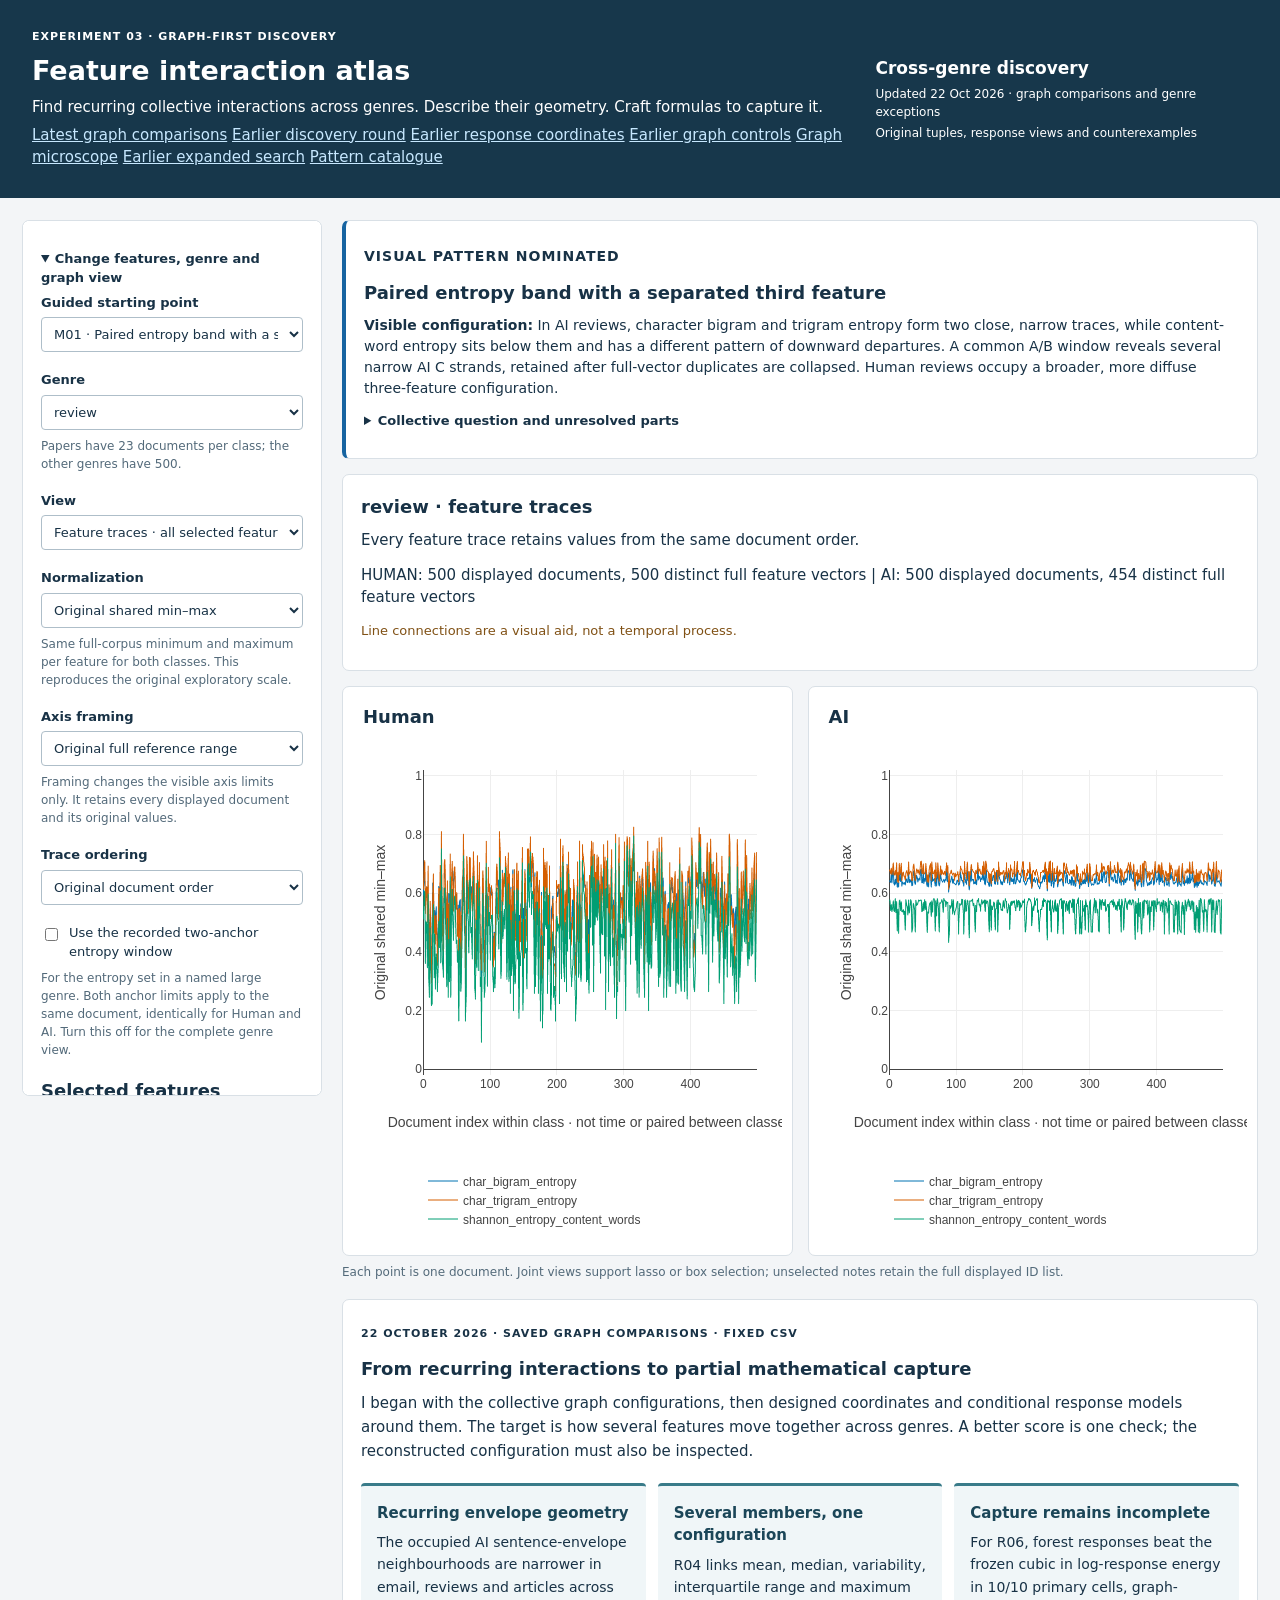
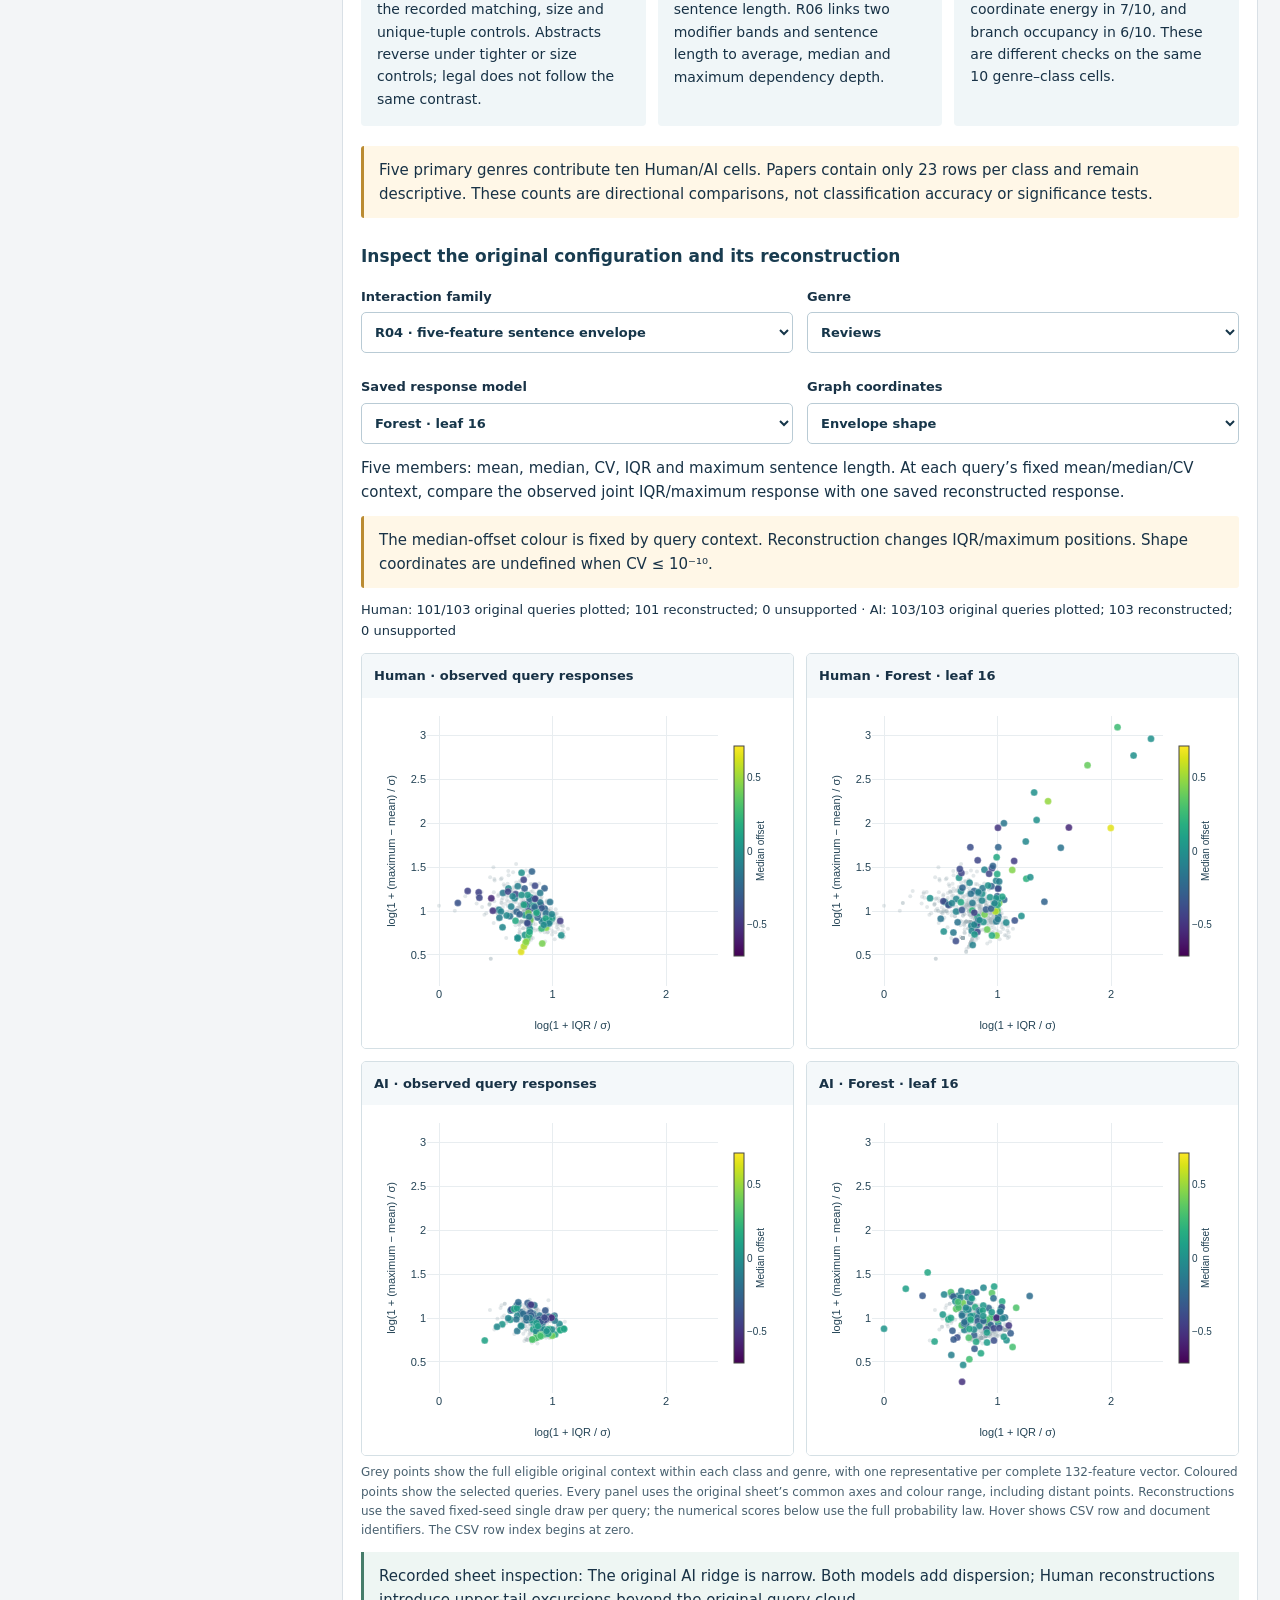
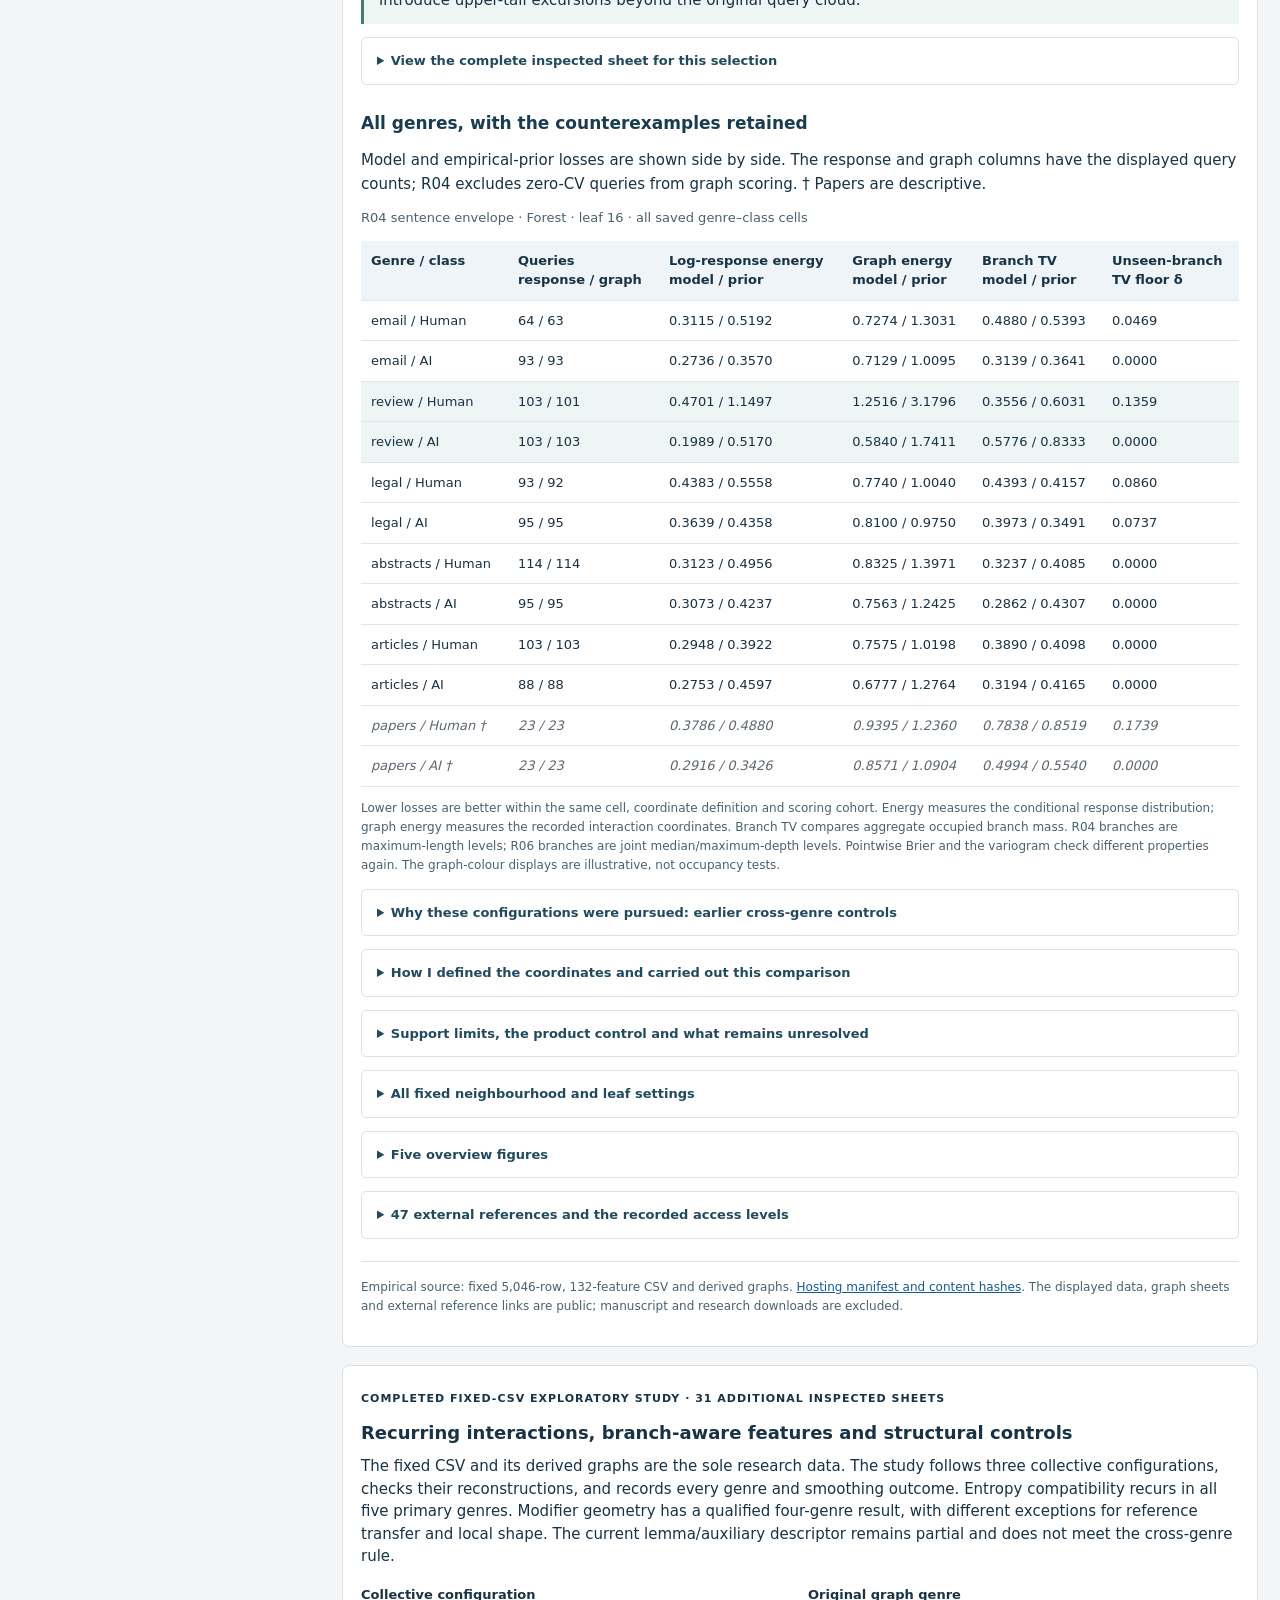
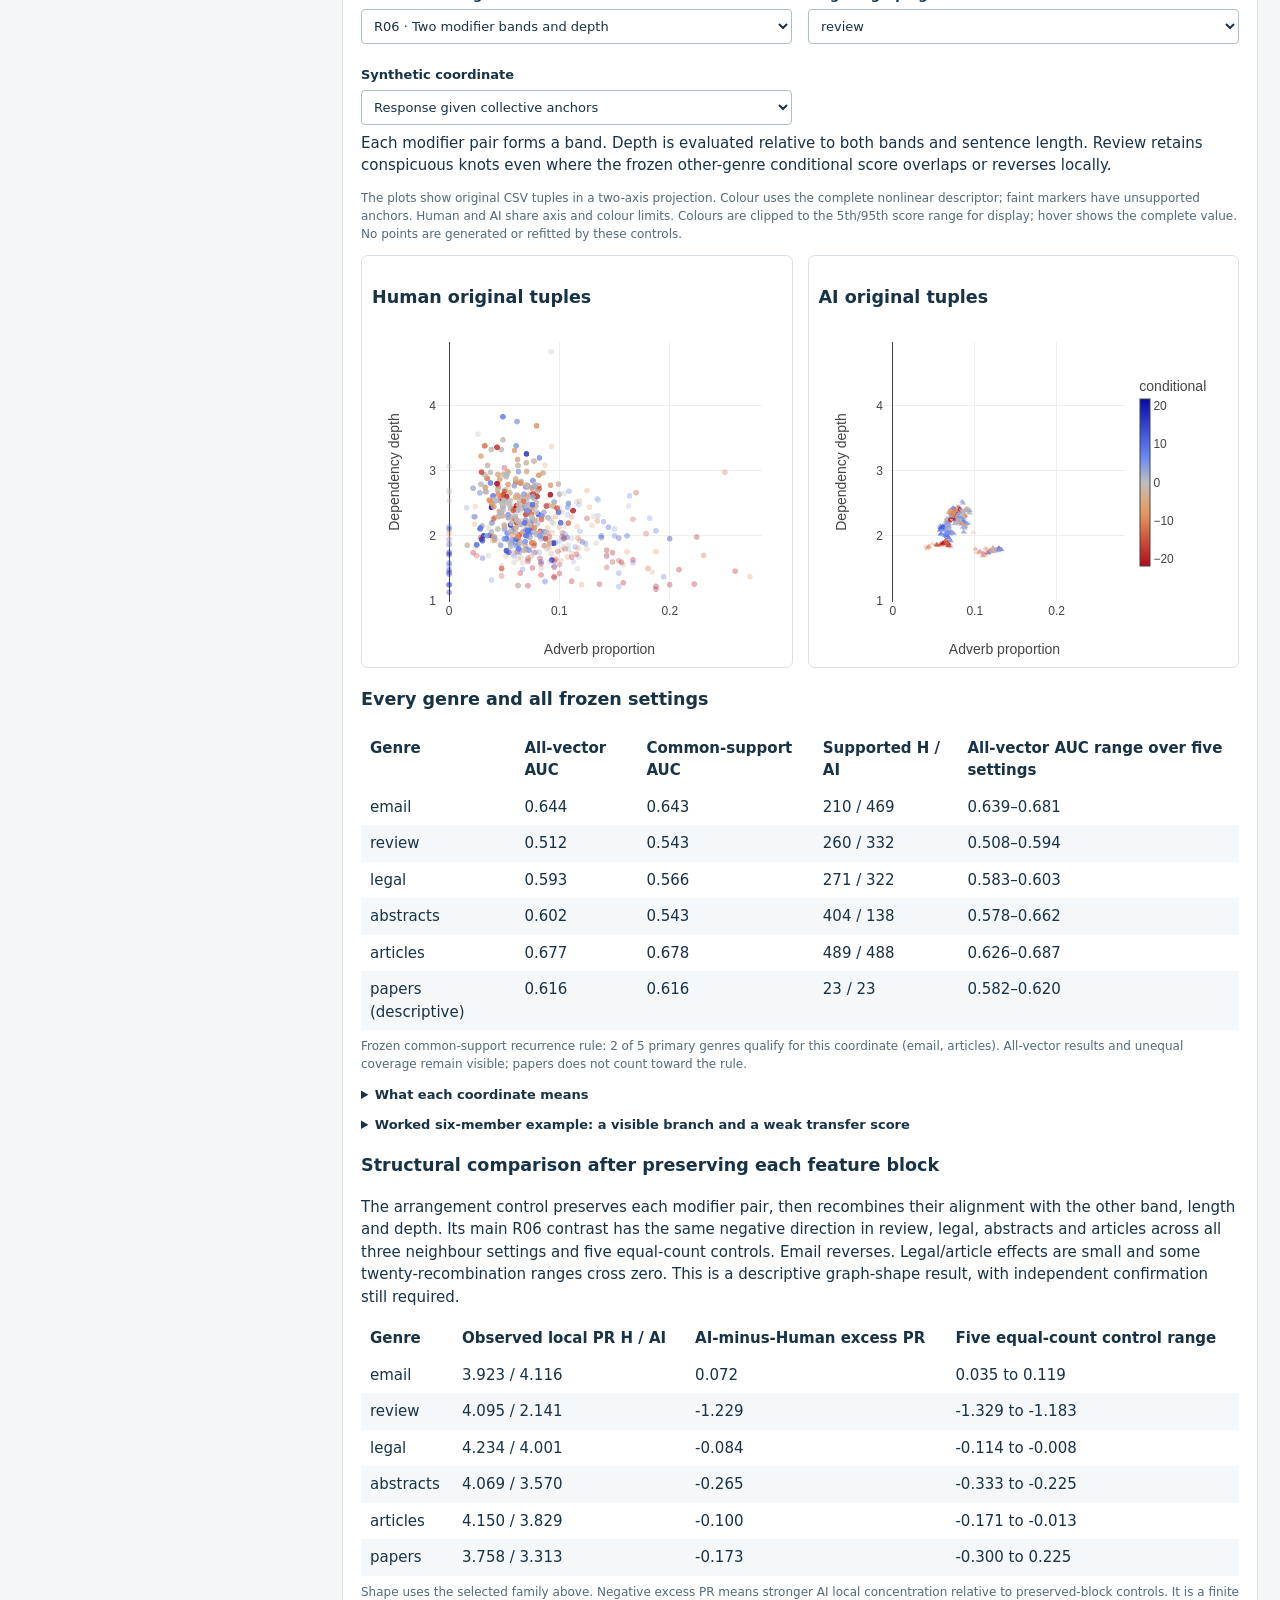
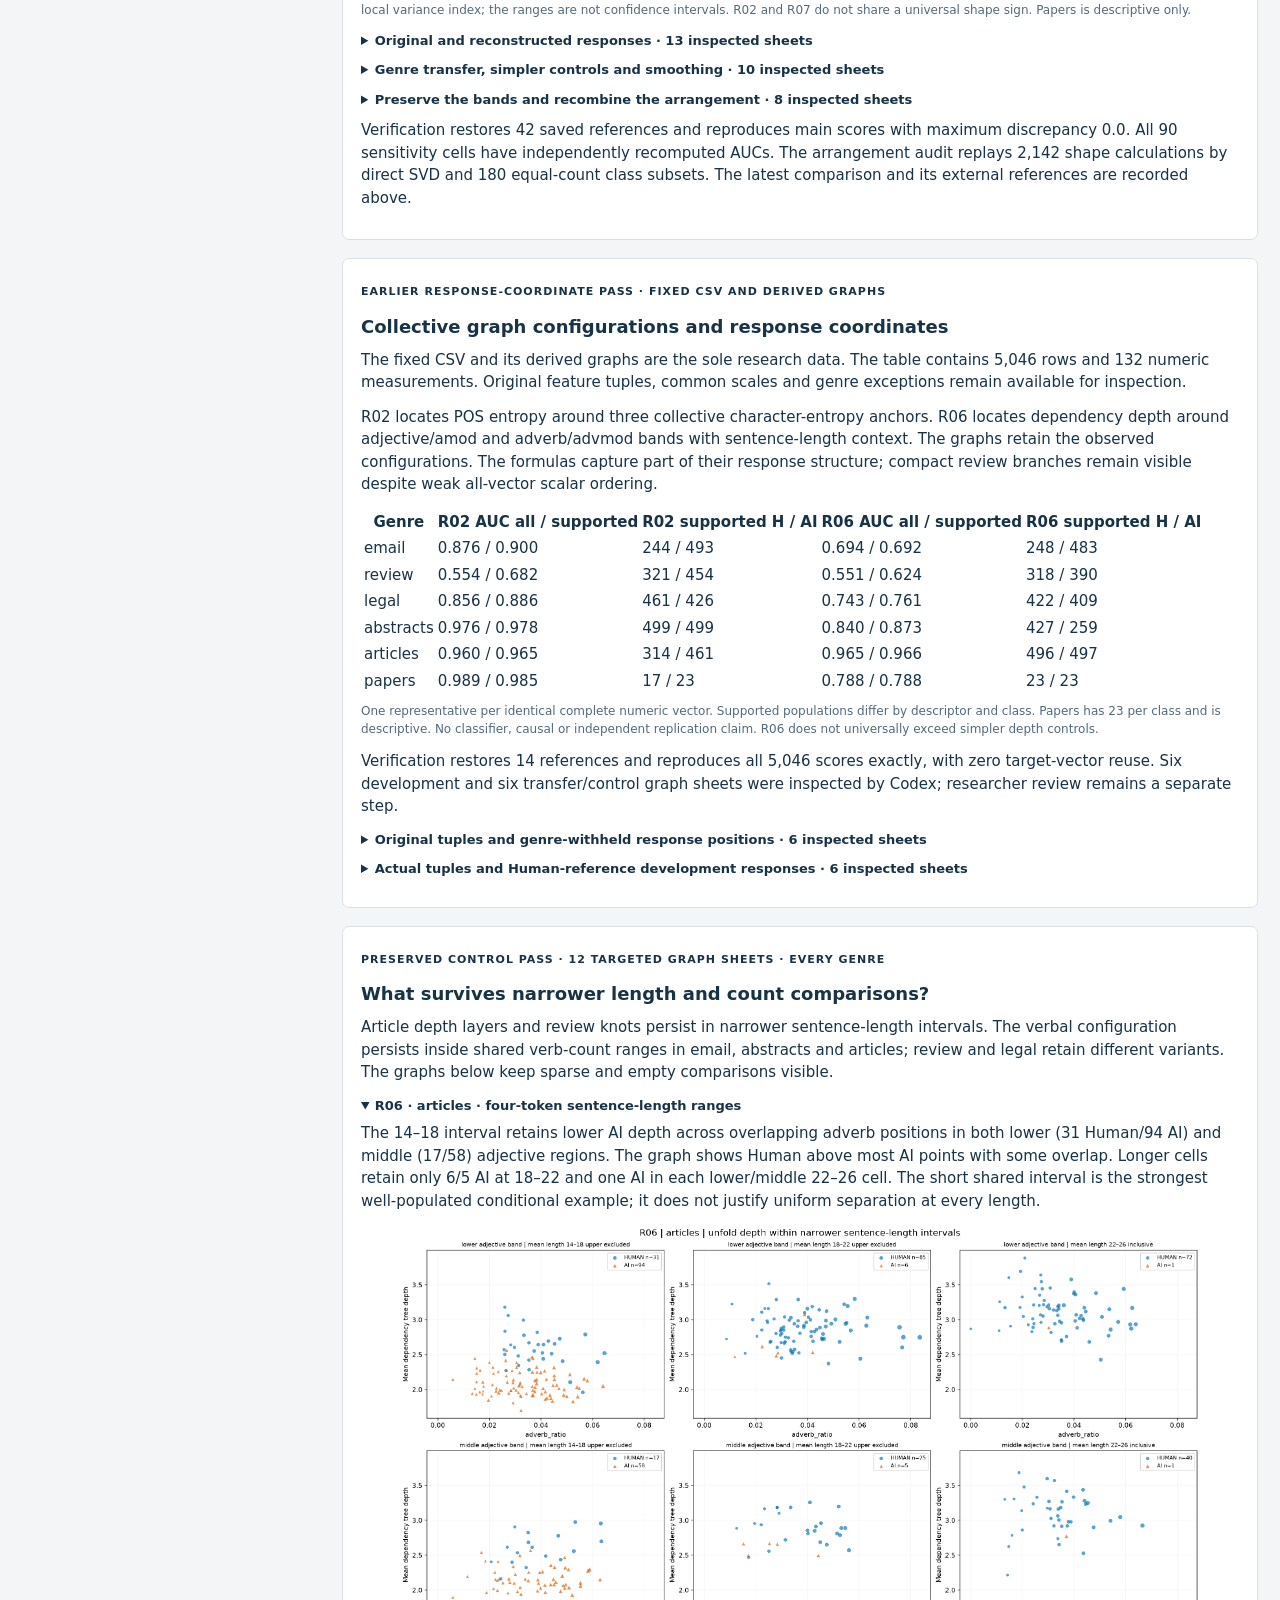
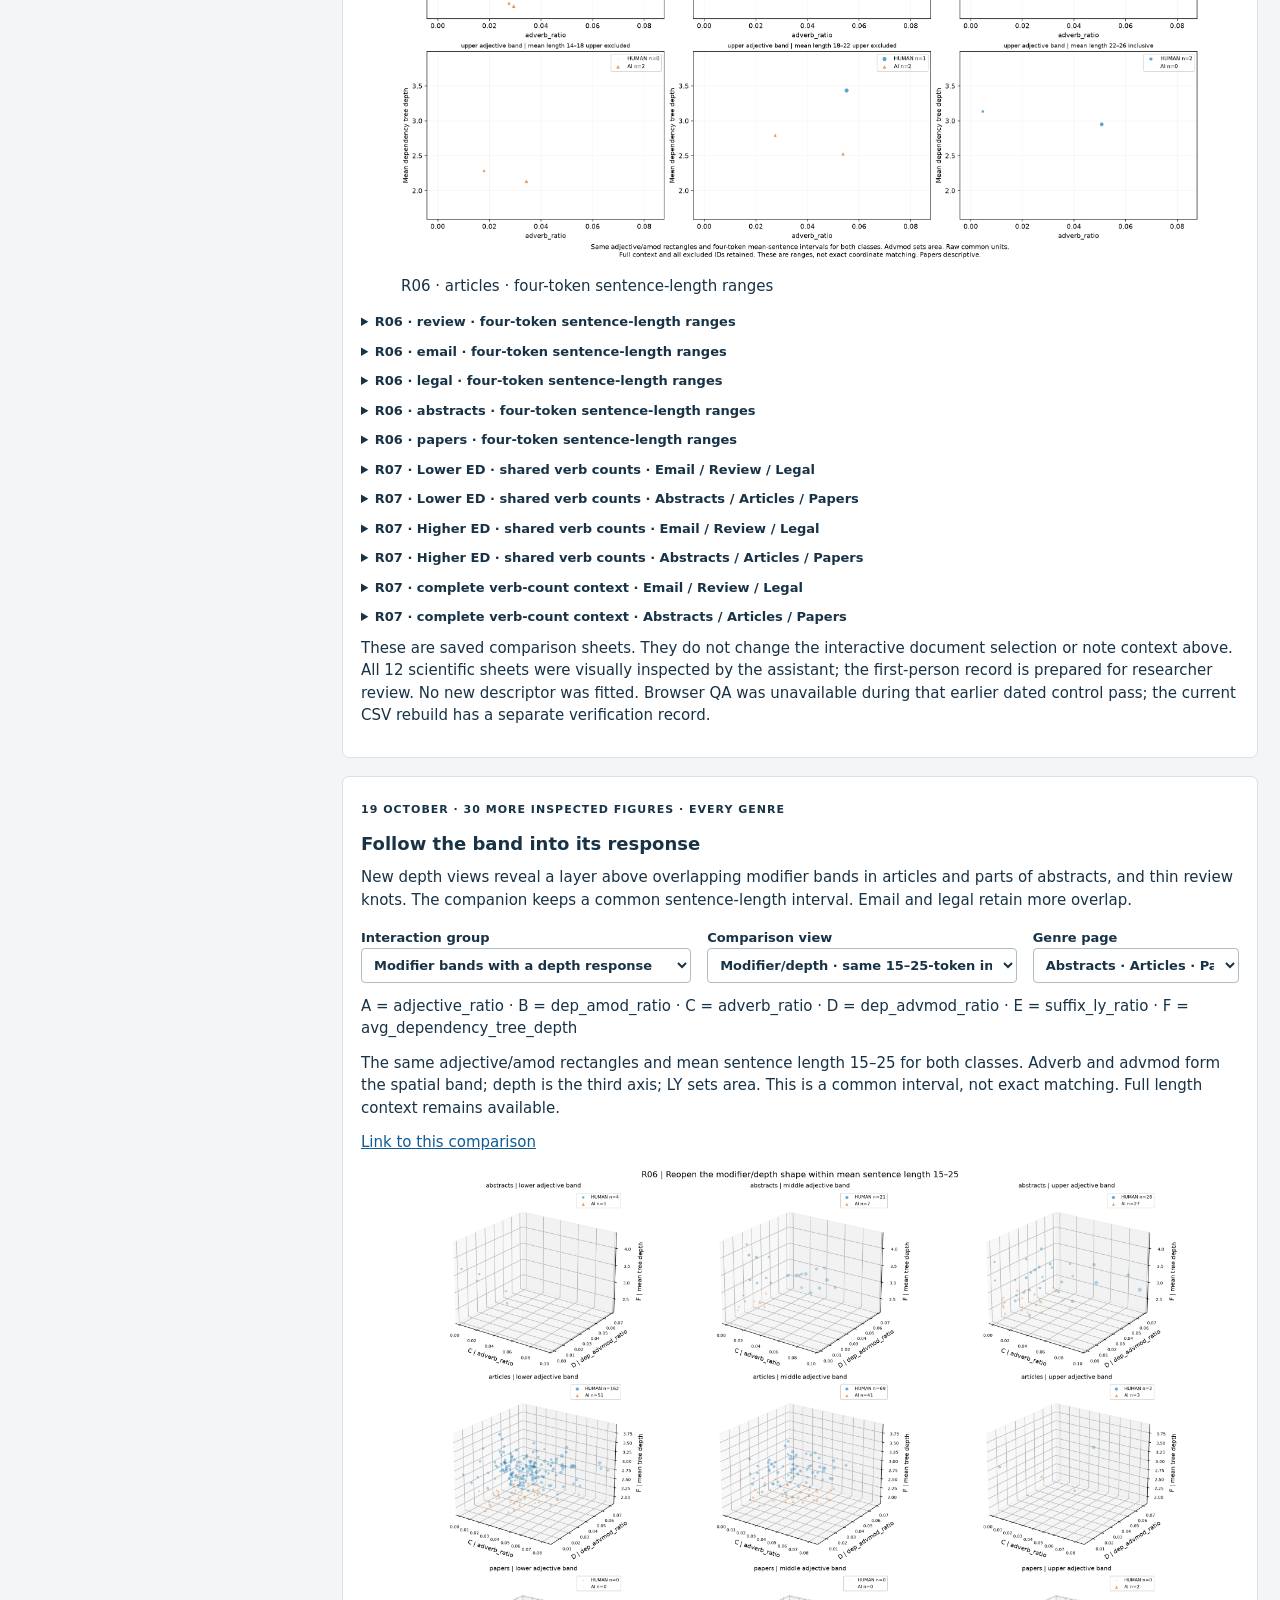
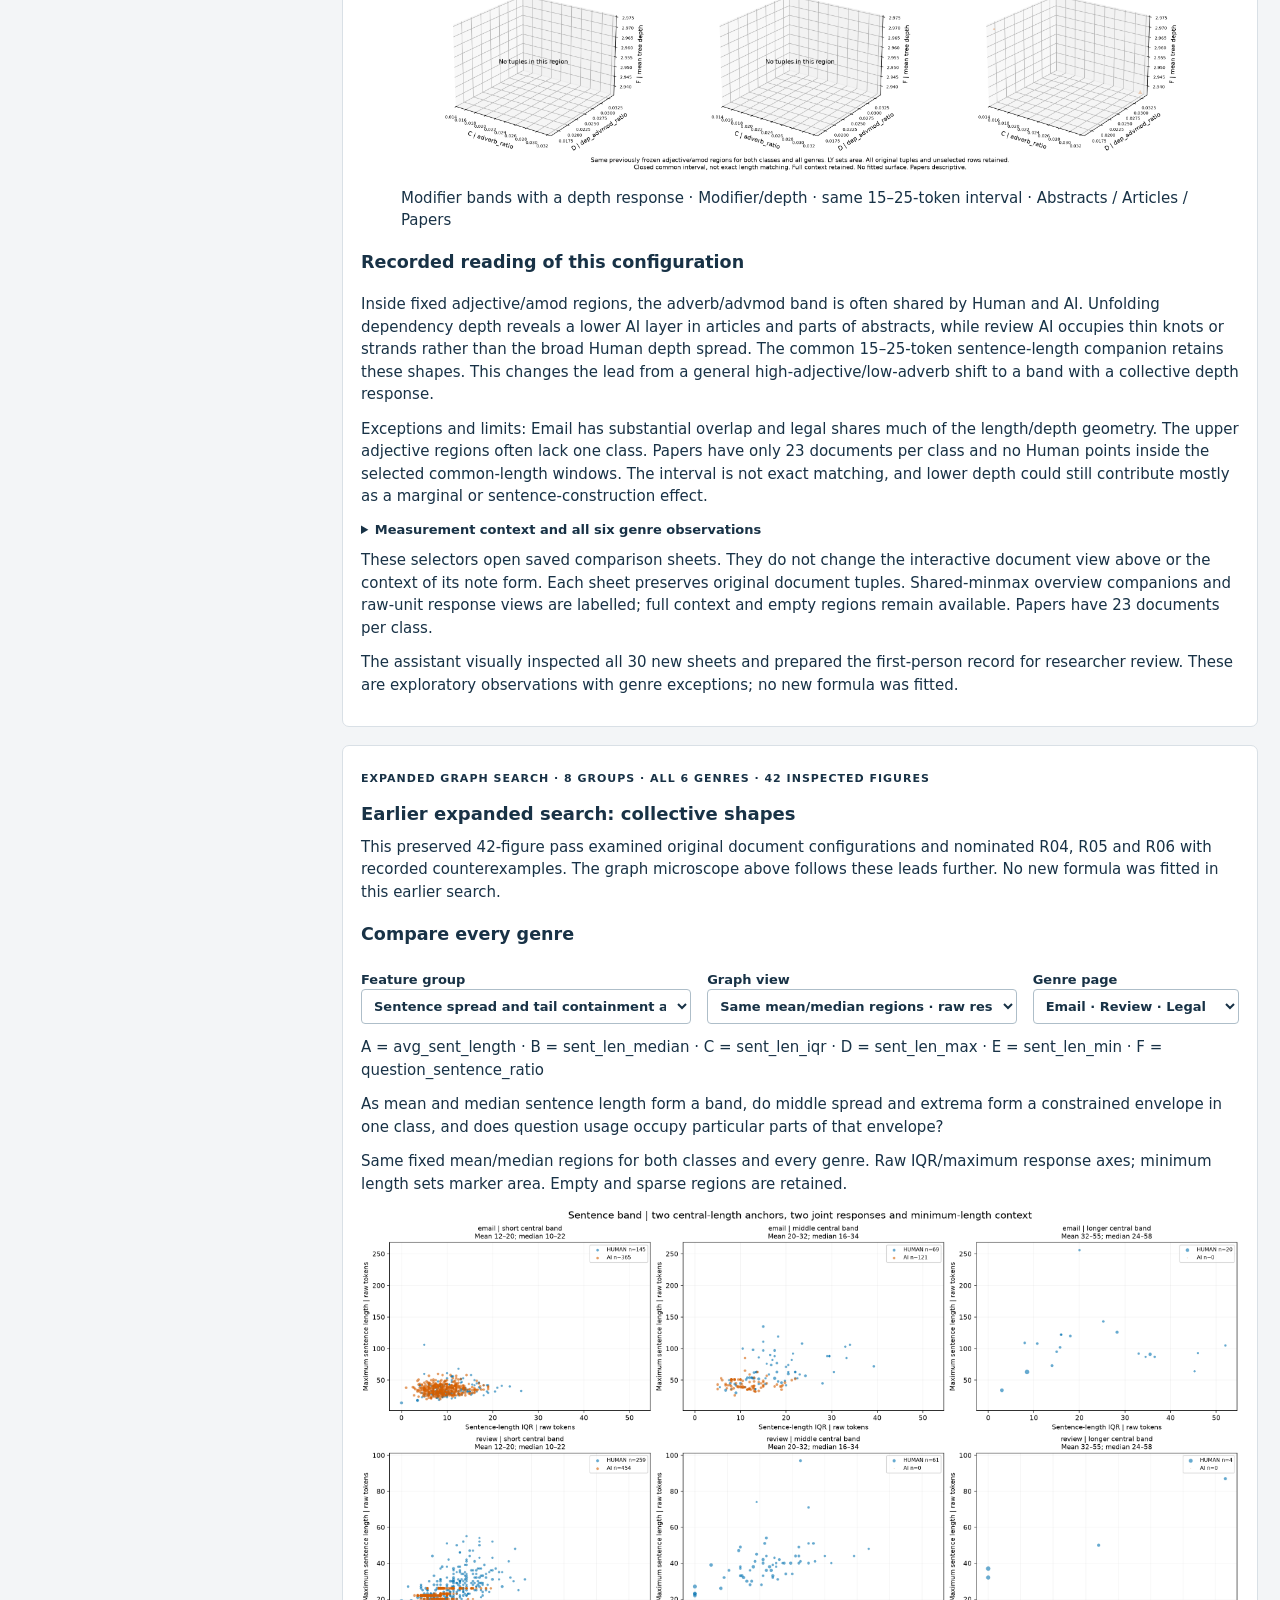
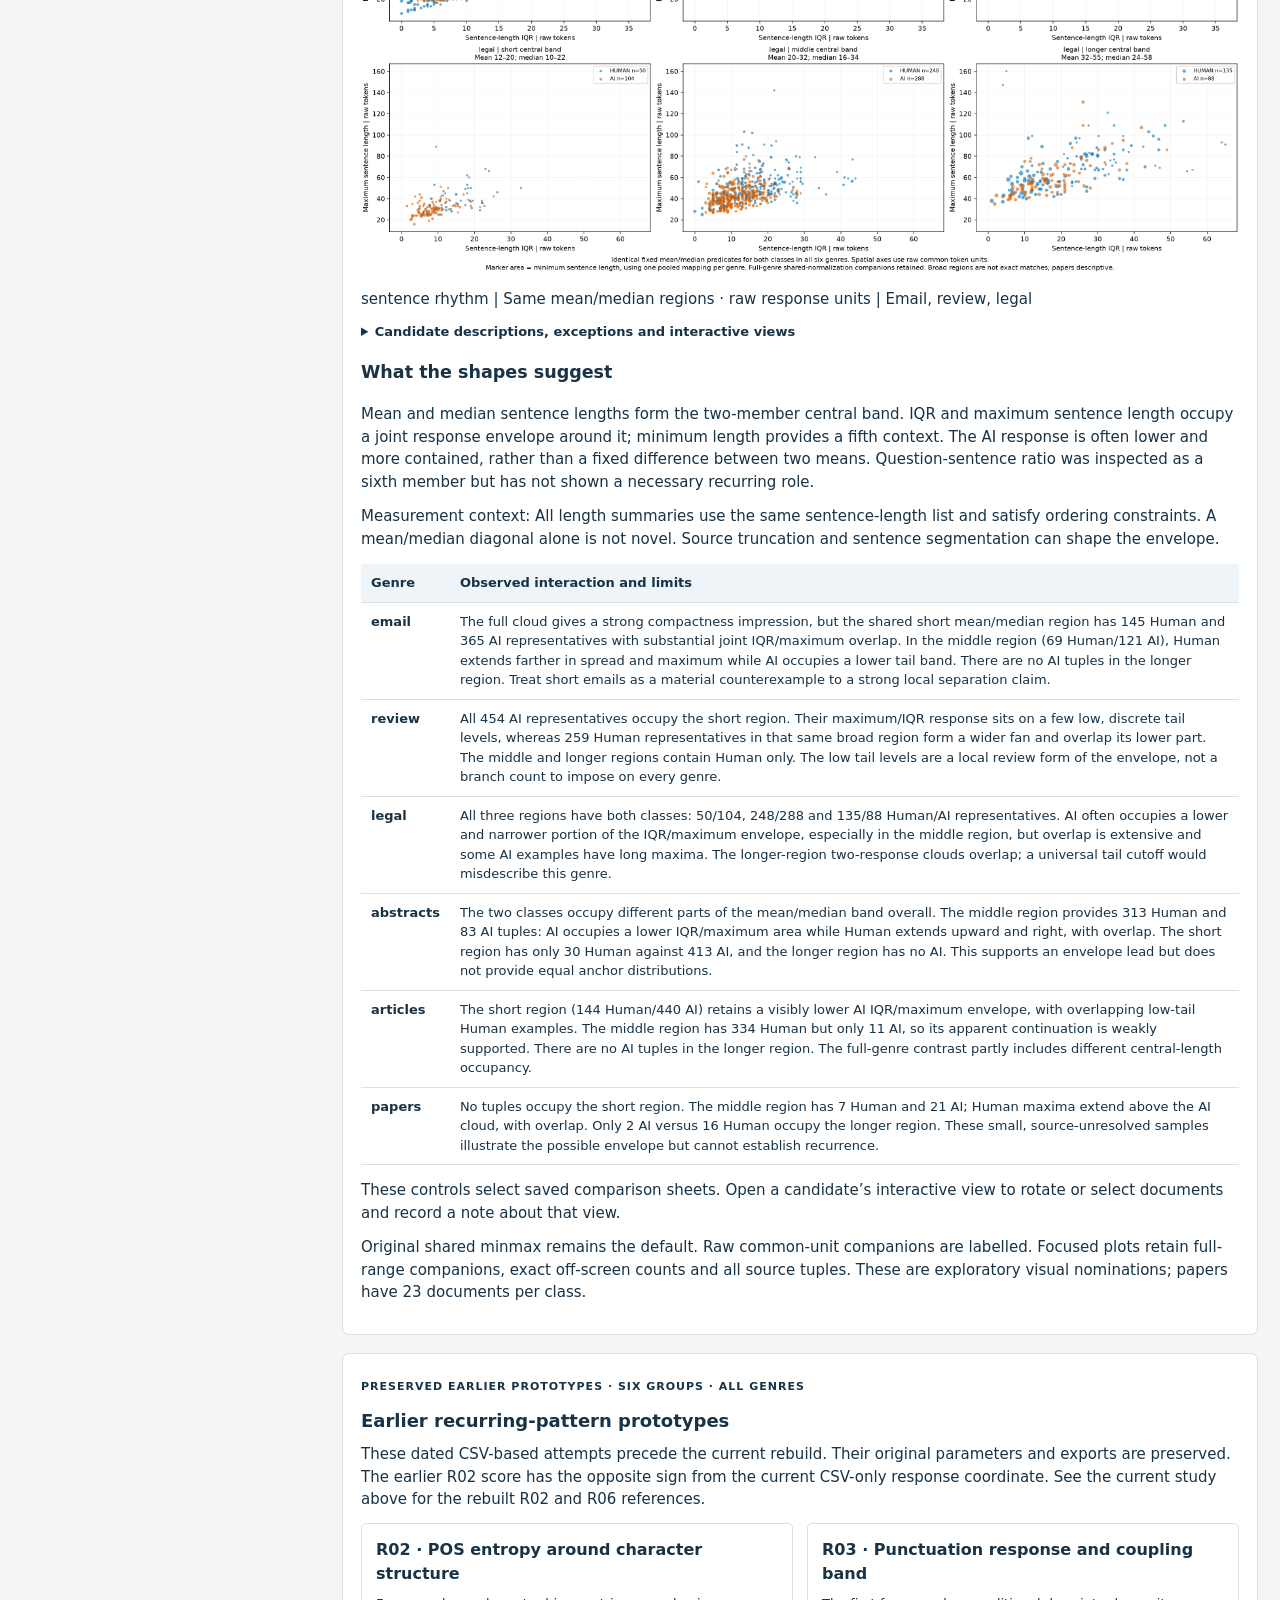
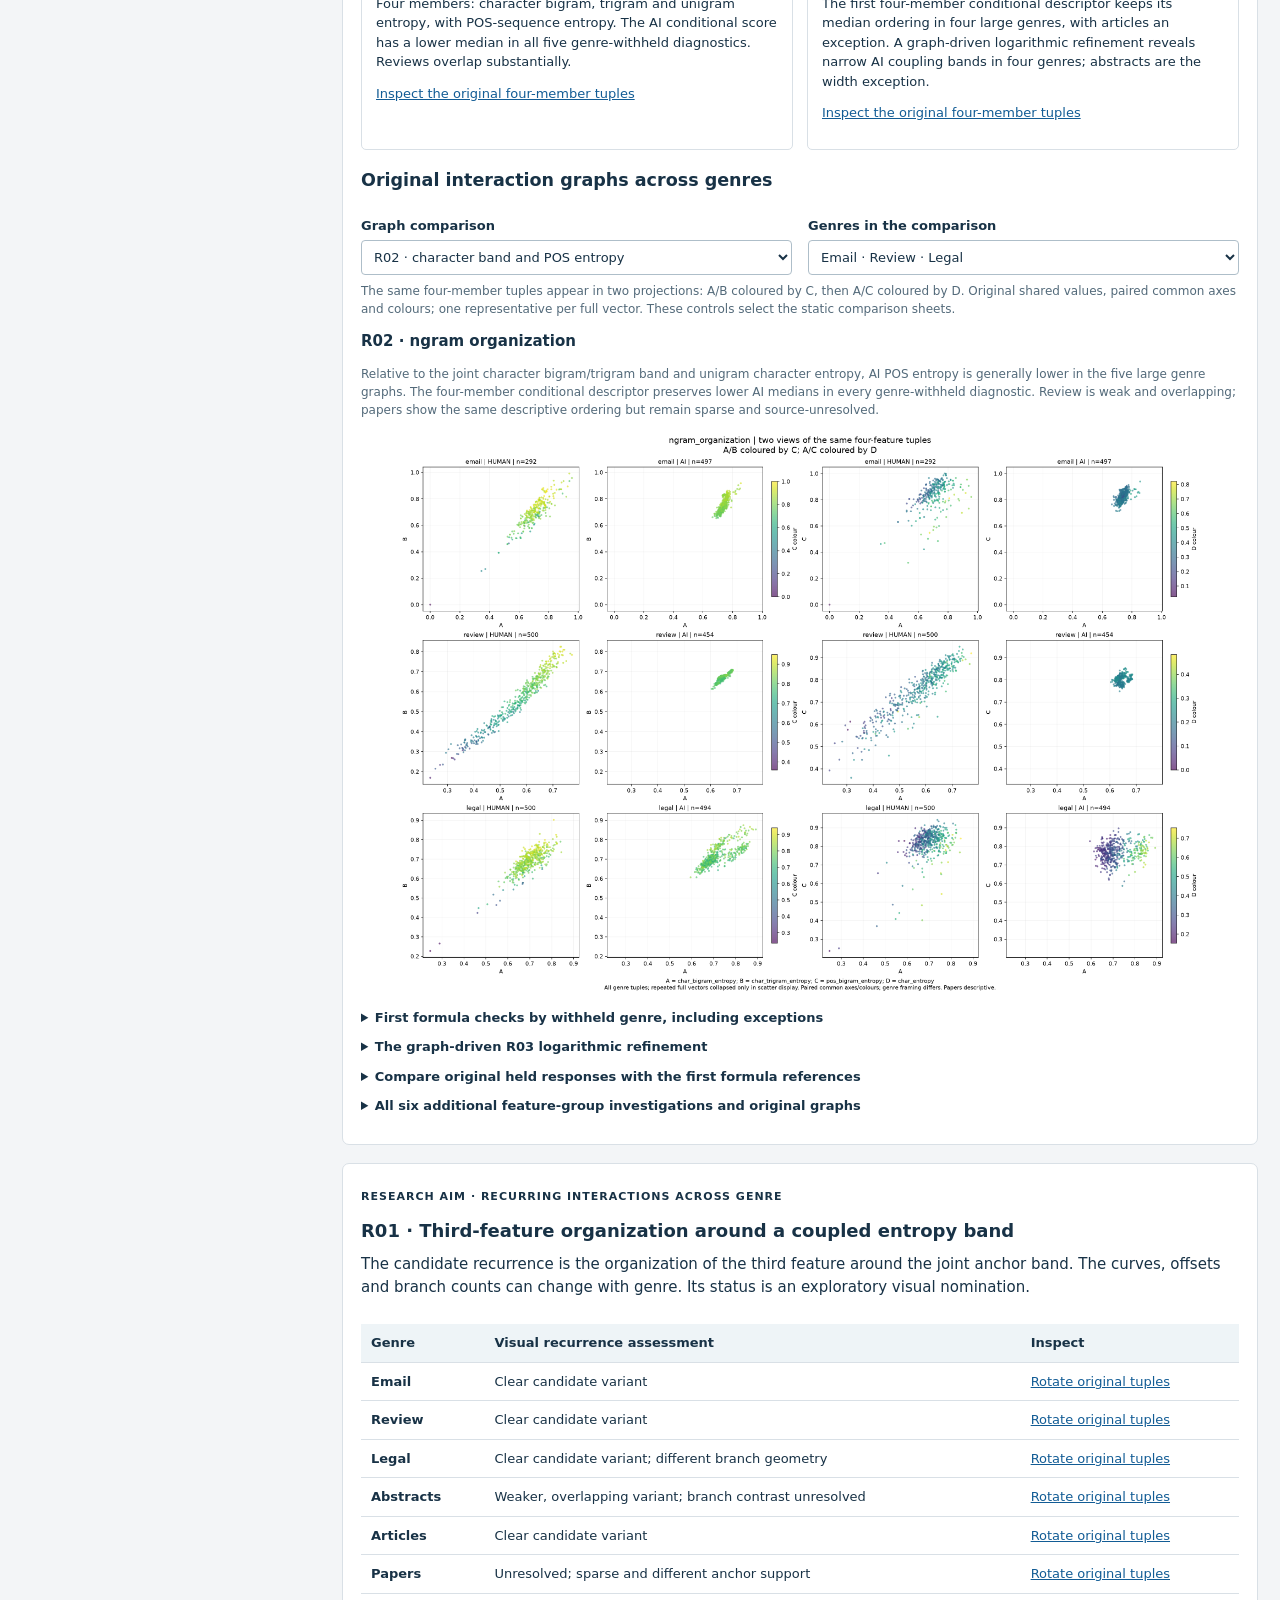
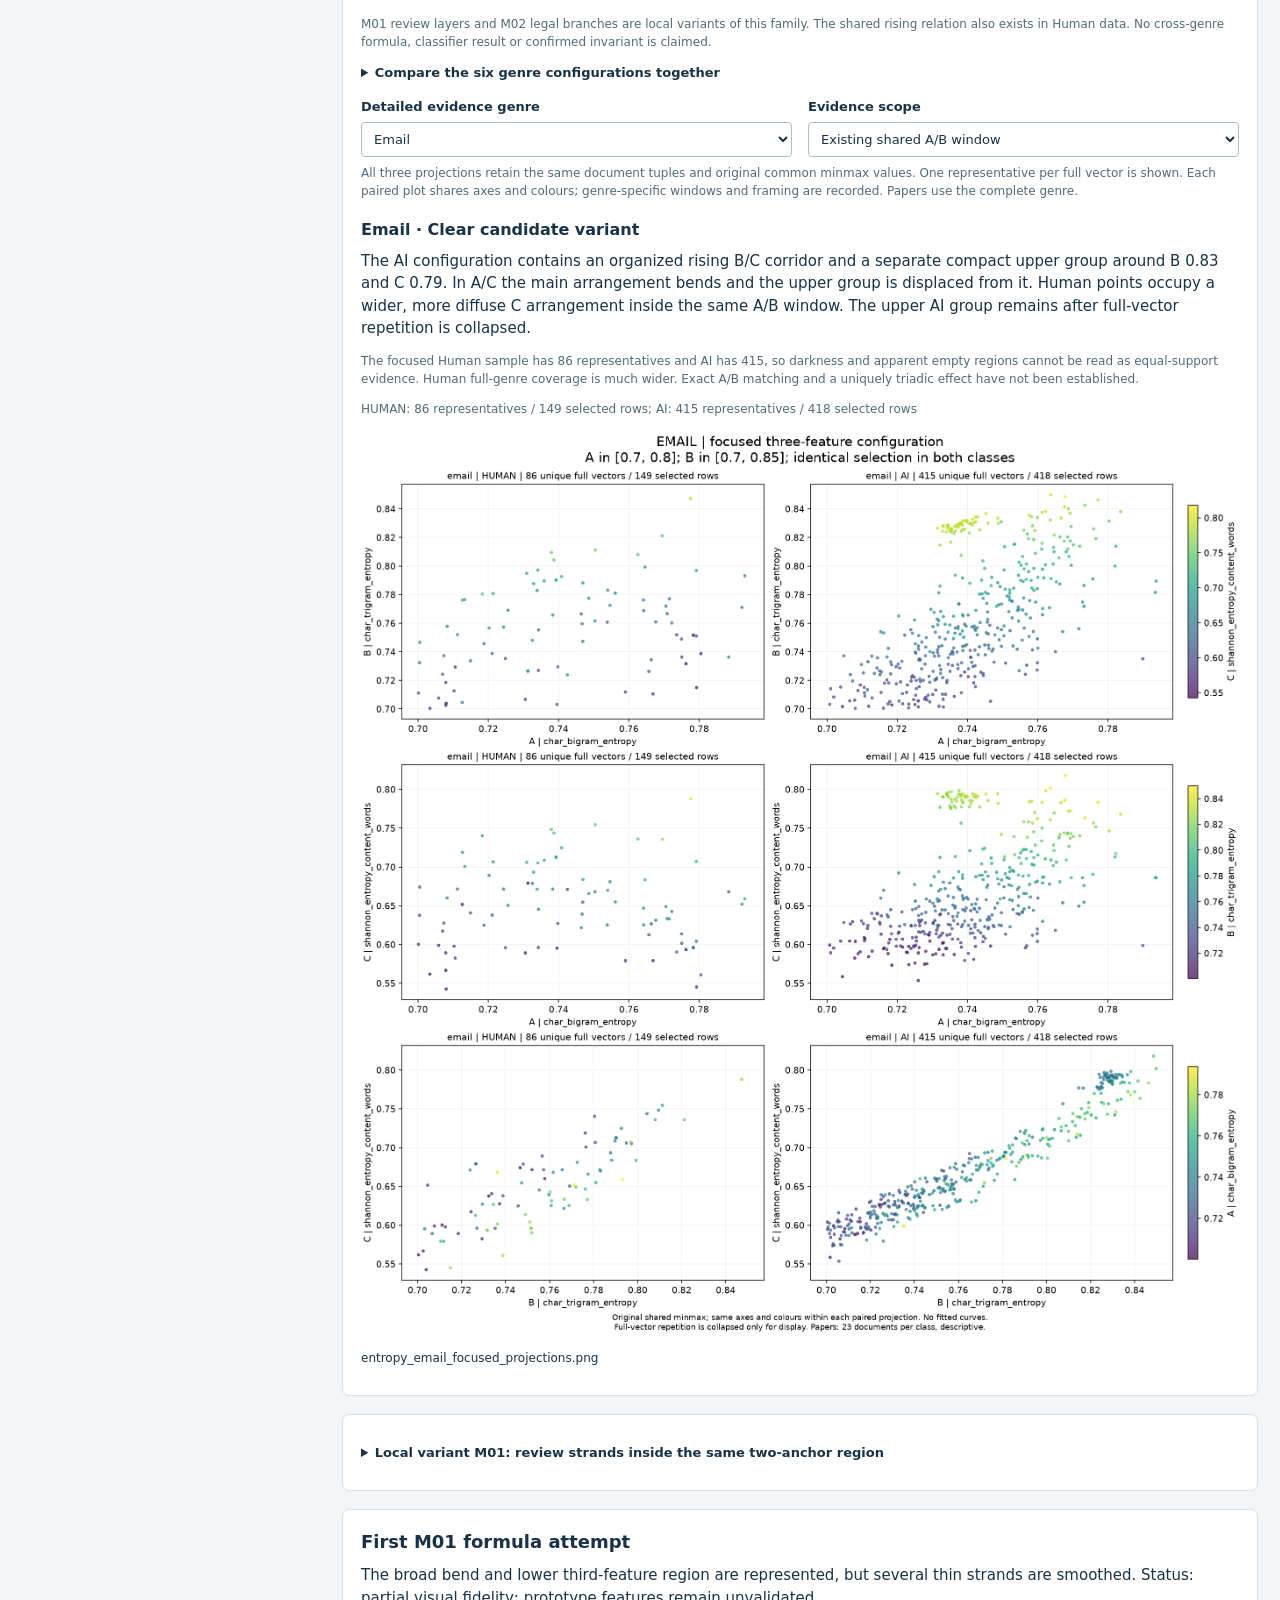
==== commit ee03ae53: "Update portal with saved cross-genre graph comparisons" ====
--- a/site/index.html
+++ b/site/index.html
@@ -6,9 +6,9 @@
 .catalogue-grid{display:grid;grid-template-columns:repeat(auto-fit,minmax(240px,1fr));gap:14px}.motif{border:1px solid #d9e0e6;border-radius:5px;padding:14px}.motif h3{margin:0 0 8px;font-size:16px}.motif p{font-size:13px}.evidence-img{max-width:100%;height:auto;display:block;margin:14px auto}.evidence-caption{font-size:12px;overflow-wrap:anywhere}
 @media(max-width:1150px){aside .help{display:none}}
 [hidden]{display:none!important}.table-scroll{overflow-x:auto}.recurrence-table{border-collapse:collapse;width:100%;font-size:13px;margin:14px 0}.recurrence-table td,.recurrence-table th{text-align:left;border-bottom:1px solid #d9e0e6;padding:9px 10px;vertical-align:top}.recurrence-table thead{background:#eef4f7}.genre-evidence h3{font-size:16px;margin:18px 0 8px}.genre-evidence figure{margin:10px 0}.expanded-controls{grid-template-columns:1.6fr 1.5fr 1fr}@media(max-width:900px){.expanded-controls{grid-template-columns:1fr}}.expanded-search-figure{margin:12px 0}
-</style><script src="assets/vendor/plotly-3.7.0.min.js" defer></script><style>#branch-study th,#branch-study td{padding:7px 9px;text-align:left;vertical-align:top}#branch-study th{white-space:normal}#branch-study table{width:100%;border-collapse:collapse}#branch-study tr:nth-child(even){background:#f5f8fa}#portal-loading{padding:12px 20px;background:#edf6fa;color:#17333f}#export-notes{margin-left:8px}</style></head>
-<body><div id="portal-loading" role="status">Loading the fixed feature table and graph controls…</div><noscript>This portal needs JavaScript for interactive plots. The manuscript and downloadable research reports remain available through their links.</noscript>
-<header><div><p class="eyebrow">EXPERIMENT 03 · GRAPH-FIRST DISCOVERY</p><h1>Feature interaction atlas</h1><p>Find recurring collective interactions across genres. Describe their geometry. Craft formulas to capture it.</p><p><a class="header-link" href="#branch-study">Completed research</a> <a class="header-link" href="#csv-only-response">Earlier response coordinates</a> <a class="header-link" href="#control-review">Earlier graph controls</a> <a class="header-link" href="#graph-microscope">Graph microscope</a> <a class="header-link" href="#visual-search">Earlier expanded search</a> <a class="header-link" href="#catalogue">Pattern catalogue</a> </p></div><div class="status"><strong>Cross-genre discovery</strong><span id="freeze-status">Research status is recorded in the notebook</span><span>Original tuples, response views and counterexamples</span></div></header>
+</style><script src="assets/vendor/plotly-3.7.0.min.js" defer></script><style>#branch-study th,#branch-study td{padding:7px 9px;text-align:left;vertical-align:top}#branch-study th{white-space:normal}#branch-study table{width:100%;border-collapse:collapse}#branch-study tr:nth-child(even){background:#f5f8fa}#portal-loading{padding:12px 20px;background:#edf6fa;color:#17333f}#export-notes{margin-left:8px}</style><link rel="stylesheet" href="assets/capture-study.css"></head>
+<body><div id="portal-loading" role="status">Loading the fixed feature table and graph controls…</div><noscript>This portal needs JavaScript for interactive plots. Static graph sheets and on-page findings remain readable below.</noscript>
+<header><div><p class="eyebrow">EXPERIMENT 03 · GRAPH-FIRST DISCOVERY</p><h1>Feature interaction atlas</h1><p>Find recurring collective interactions across genres. Describe their geometry. Craft formulas to capture it.</p><p><a class="header-link" href="#capture-study">Latest graph comparisons</a> <a class="header-link" href="#branch-study">Earlier discovery round</a> <a class="header-link" href="#csv-only-response">Earlier response coordinates</a> <a class="header-link" href="#control-review">Earlier graph controls</a> <a class="header-link" href="#graph-microscope">Graph microscope</a> <a class="header-link" href="#visual-search">Earlier expanded search</a> <a class="header-link" href="#catalogue">Pattern catalogue</a> </p></div><div class="status"><strong>Cross-genre discovery</strong><span id="freeze-status">Research status is recorded in the notebook</span><span>Original tuples, response views and counterexamples</span></div></header>
 <main>
 <aside>
 <details id="view-controls" open><summary>Change features, genre and graph view</summary>
@@ -33,7 +33,121 @@
   <section class="view-summary"><h2 id="view-title">Loading data…</h2><p id="encoding"></p><p id="counts"></p><p id="warnings" class="warning"></p></section>
   <div class="plots"><section><h2>Human</h2><div id="human-plot" class="plot"></div></section><section><h2>AI</h2><div id="ai-plot" class="plot"></div></section></div>
   <p id="selection-note" class="hint">Joint plots support point selection. Each point belongs to one document.</p>
-  <section class="record" id="branch-study"><p class="eyebrow">COMPLETED FIXED-CSV EXPLORATORY STUDY · 31 ADDITIONAL INSPECTED SHEETS</p>
+  <!-- BEGIN SAVED GRAPH COMPARISONS --><section class="record capture-study" id="capture-study" aria-labelledby="capture-title">
+  <p class="eyebrow">22 OCTOBER 2026 · SAVED GRAPH COMPARISONS · FIXED CSV</p>
+  <h2 id="capture-title">From recurring interactions to partial mathematical capture</h2>
+  <p>I began with the collective graph configurations, then designed coordinates and conditional response models around them. The target is how several features move together across genres. A better score is one check; the reconstructed configuration must also be inspected.</p>
+  <div class="capture-findings">
+    <div><strong>Recurring envelope geometry</strong><p>The occupied AI sentence-envelope neighbourhoods are narrower in email, reviews and articles across the recorded matching, size and unique-tuple controls. Abstracts reverse under tighter or size controls; legal does not follow the same contrast.</p></div>
+    <div><strong>Several members, one configuration</strong><p>R04 links mean, median, variability, interquartile range and maximum sentence length. R06 links two modifier bands and sentence length to average, median and maximum dependency depth.</p></div>
+    <div><strong>Capture remains incomplete</strong><p>For R06, forest responses beat the frozen cubic in log-response energy in 10/10 primary cells, graph-coordinate energy in 7/10, and branch occupancy in 6/10. These are different checks on the same 10 genre–class cells.</p></div>
+  </div>
+  <p class="capture-callout">Five primary genres contribute ten Human/AI cells. Papers contain only 23 rows per class and remain descriptive. These counts are directional comparisons, not classification accuracy or significance tests.</p>
+
+  <h3>Inspect the original configuration and its reconstruction</h3>
+  <div class="capture-controls">
+    <label for="capture-family">Interaction family<select id="capture-family"><option value="R04">R04 · five-feature sentence envelope</option><option value="R06">R06 · eight-feature modifier/depth</option></select></label>
+    <label for="capture-genre">Genre<select id="capture-genre"><option value="email">Email</option><option value="review" selected>Reviews</option><option value="legal">Legal</option><option value="abstracts">Abstracts</option><option value="articles">Articles</option><option value="papers">Papers · descriptive</option></select></label>
+    <label for="capture-model">Saved response model<select id="capture-model"><option value="forest_leaf16">Forest · leaf 16</option><option value="kernel_k32">Local kernel · k = 32</option></select></label>
+    <label for="capture-view">Graph coordinates<select id="capture-view"><option value="shape">Envelope shape</option></select></label>
+  </div>
+  <p id="capture-description"></p>
+  <p id="capture-view-note" class="capture-callout"></p>
+  <div id="capture-status" role="status" aria-live="polite">Loading saved graph comparisons…</div>
+  <div class="capture-plots">
+    <section><h4>Human · observed query responses</h4><div id="capture-human-original" class="capture-plot"></div></section>
+    <section><h4>Human · <span class="capture-model-name">saved reconstruction</span></h4><div id="capture-human-model" class="capture-plot"></div></section>
+    <section><h4>AI · observed query responses</h4><div id="capture-ai-original" class="capture-plot"></div></section>
+    <section><h4>AI · <span class="capture-model-name">saved reconstruction</span></h4><div id="capture-ai-model" class="capture-plot"></div></section>
+  </div>
+  <p class="capture-small">Grey points show the full eligible original context within each class and genre, with one representative per complete 132-feature vector. Coloured points show the selected queries. Every panel uses the original sheet’s common axes and colour range, including distant points. Reconstructions use the saved fixed-seed single draw per query; the numerical scores below use the full probability law. Hover shows CSV row and document identifiers. The CSV row index begins at zero.</p>
+  <p id="capture-observation" class="capture-observation"></p>
+  <details class="capture-details"><summary>View the complete inspected sheet for this selection</summary><figure><img id="capture-sheet-image" loading="lazy" decoding="async" alt="Complete scientific comparison sheet"><figcaption id="capture-sheet-caption"></figcaption></figure></details>
+
+  <h3>All genres, with the counterexamples retained</h3>
+  <p id="capture-table-note"></p>
+  <div class="capture-table-scroll" tabindex="0"><table id="capture-results"><caption id="capture-results-caption">Saved conditional response results</caption><thead><tr><th scope="col">Genre / class</th><th scope="col">Queries<br>response / graph</th><th scope="col">Log-response energy<br>model / prior</th><th scope="col">Graph energy<br>model / prior</th><th scope="col">Branch TV<br>model / prior</th><th scope="col">Unseen-branch<br>TV floor δ</th></tr></thead><tbody id="capture-results-body"></tbody></table></div>
+  <p class="capture-small">Lower losses are better within the same cell, coordinate definition and scoring cohort. Energy measures the conditional response distribution; graph energy measures the recorded interaction coordinates. Branch TV compares aggregate occupied branch mass. R04 branches are maximum-length levels; R06 branches are joint median/maximum-depth levels. Pointwise Brier and the variogram check different properties again. The graph-colour displays are illustrative, not occupancy tests.</p>
+
+  <details class="capture-details"><summary>Why these configurations were pursued: earlier cross-genre controls</summary>
+    <p>I retained the graph observations before testing more flexible capture. The width contrasts below refer to the earlier recorded cohorts, not the later benchmark queries. Negative values mean narrower occupied AI response neighbourhoods. Only reviews have consistently negative excess alignment under the recorded marginal-preserved controls; this limits a general dependence claim.</p>
+    <div class="capture-table-scroll" tabindex="0"><table><caption>Earlier sentence-envelope width contrasts and context controls. Negative indicates narrower occupied AI response neighbourhoods. Main, tighter, size and unique-tuple are recorded matching cohorts; main excess subtracts the median marginal-preserved recombination contrast. k=32, width floor 0.01. These finite descriptive results predate the AIJ benchmark.</caption><thead><tr><th scope="col">Genre</th><th scope="col">Main support H/AI</th><th scope="col">Main</th><th scope="col">Tighter</th><th scope="col">Size</th><th scope="col">Unique tuple</th><th scope="col">Main excess</th></tr></thead><tbody><tr><td>email</td><td>202/202</td><td>-0.285</td><td>-0.291</td><td>-0.147</td><td>-0.259</td><td>-0.016</td></tr><tr><td>review</td><td>190/207</td><td>-0.847</td><td>-0.865</td><td>-0.819</td><td>-0.793</td><td>-0.216</td></tr><tr><td>legal</td><td>448/449</td><td>+0.057</td><td>+0.112</td><td>+0.056</td><td>+0.057</td><td>+0.051</td></tr><tr><td>abstracts</td><td>364/363</td><td>-0.141</td><td>+0.144</td><td>+0.074</td><td>-0.143</td><td>-0.025</td></tr><tr><td>articles</td><td>290/281</td><td>-0.321</td><td>-0.320</td><td>-0.207</td><td>-0.321</td><td>-0.115</td></tr></tbody></table></div>
+    <p>The earlier modifier concentration contrast recurs in four primary genres with an email reversal. The earlier four-entropy conditional coordinate has the strongest five-primary-genre result in that discovery round. Their graphs and exceptions remain in the <a href="#branch-study">earlier discovery sections</a>.</p>
+  </details>
+  <details class="capture-details"><summary>How I defined the coordinates and carried out this comparison</summary>
+    <p><strong>R04:</strong> let m be mean sentence length and σ = m × CV. The display uses x = log(1 + IQR/σ), y = log(1 + (maximum − m)/σ), with colour asinh((median − m)/σ). Mean, median and CV are query context; IQR and maximum are the joint response. Colour is fixed by that context. Zero-CV rows have undefined shape coordinates and are excluded explicitly. These transforms use the stored CSV measurements.</p>
+    <p><strong>R06:</strong> each modifier band is represented by its radius and angle: r = hypot(ratio, dependency ratio), θ = atan2(dependency ratio, ratio). The anchors are log(1 + r/.05), θ for each band, and log mean sentence length. The response is the joint average/median/maximum depth triple. The depth plot shows median versus maximum depth, coloured by average depth. The graph-score coordinates are log median, log(average/median), and log(maximum/√(average × median)). The anchor plot holds point positions fixed and compares response colours.</p>
+    <p><strong>Held genre and vector groups:</strong> I reused the saved diagnostic query cohort and excluded its complete 132-feature vector groups globally. For each primary genre, I also excluded the whole genre and every complete-vector group occurring in it. Training uses eligible primary genres, one representative per class–genre vector group, shared training median/IQR scaling across classes and a genre-balanced empirical response prior. Papers are descriptive queries against eligible primary training data. Genre is not a predictor.</p>
+    <p><strong>Response models:</strong> the kernel retains the nearest 32 anchors with Gaussian weights and a bandwidth floor; the forest uses 128 trees, minimum leaf size 16 and depth limit 12. Both weight observed whole response tuples. R04 applies necessary bounded-length feasibility guards and abstains if no eligible tuple remains. R06 also compares a frozen full cubic basis with 56 columns. No authorship classifier is fitted.</p>
+    <p><strong>Chronology:</strong> I first froze the conditional benchmark, then inspected all 18 sheets. I added graph-coordinate scoring afterwards, keeping all fitted responses fixed. This is an adaptive exploratory follow-up on the same CSV, not independent confirmation. Hosting reuses saved responses and scores; it does not refit or resample them.</p>
+    <p><strong>Cohort accounting:</strong> R04 starts with 998 queries; one legal AI query has no compatible response tuple, leaving 997 response scores. Four further zero-CV queries are excluded from graph scoring, leaving 993. R06 has 954 queries for both score spaces. R06 excludes rows with a zero modifier-band radius.</p>
+  </details>
+  <details class="capture-details"><summary>Support limits, the product control and what remains unresolved</summary>
+    <p>If δ is the query mass on branches absent from global eligible training support, every normalized law restricted to that support has TV ≥ δ and Brier ≥ δ(1 + 1/B), where B is the number of training branches. Model restrictions can raise these floors. TV − δ is bookkeeping, not a causal decomposition or an achievable optimum.</p>
+    <p>Human review depth has δ = 0.1429 and forest TV = 0.3991. AI review depth has δ = 0 and TV = 0.2713. AI review envelope has δ = 0 and TV = 0.5776. Missing support explains only part of the occupancy failure. Legal envelope TV worsens relative to the prior for both classes despite lower energy.</p>
+    <p>The R06 product control preserves each forest response marginal while removing their joint dependence. It can create new median/maximum combinations and incompatible depth ordering, so the whole-tuple support floor does not apply to it. The joint forest has lower energy in 7/10 cells, lower variogram loss in 7/10 with different exceptions, and lower TV in 4/10. Product energy is Monte Carlo estimated; its SE measures simulation precision only. Graph energy was not computed for this control.</p>
+    <p>AI abstracts provide a direct counterexample to equating score improvement with structural capture: forest log-response energy is 0.5674 versus cubic 0.5896, while graph energy is 0.9143 versus 0.8175 and TV is 0.5437 versus 0.4970. Human email and AI articles also reverse the forest/cubic graph-energy comparison.</p>
+    <p>The study establishes finite, recurring configurations and partial capture with genre exceptions. It does not establish universal separation, irreducible higher-order interactions, causation, individual authorship detection or independent-corpus confirmation.</p>
+  </details>
+  <details class="capture-details"><summary>All fixed neighbourhood and leaf settings</summary><div class="capture-table-scroll" tabindex="0"><table><caption>Every fixed neighbourhood or leaf setting, counting primary cells with lower loss than the empirical prior. These are descriptive directional counts, not significance tests or an outer winner-selection rule.</caption><thead><tr><th scope="col">Family</th><th scope="col">Setting</th><th scope="col">Raw ES wins</th><th scope="col">TV wins</th><th scope="col">Graph ES wins</th></tr></thead><tbody><tr><td>R04</td><td>kernel_k16</td><td>10/10</td><td>8/10</td><td>10/10</td></tr><tr><td>R04</td><td>kernel_k32</td><td>10/10</td><td>8/10</td><td>10/10</td></tr><tr><td>R04</td><td>kernel_k64</td><td>10/10</td><td>8/10</td><td>10/10</td></tr><tr><td>R04</td><td>forest_leaf8</td><td>10/10</td><td>8/10</td><td>10/10</td></tr><tr><td>R04</td><td>forest_leaf16</td><td>10/10</td><td>8/10</td><td>10/10</td></tr><tr><td>R04</td><td>forest_leaf32</td><td>10/10</td><td>8/10</td><td>10/10</td></tr><tr><td>R06</td><td>kernel_k16</td><td>9/10</td><td>9/10</td><td>8/10</td></tr><tr><td>R06</td><td>kernel_k32</td><td>10/10</td><td>9/10</td><td>8/10</td></tr><tr><td>R06</td><td>kernel_k64</td><td>10/10</td><td>9/10</td><td>8/10</td></tr><tr><td>R06</td><td>forest_leaf8</td><td>10/10</td><td>9/10</td><td>9/10</td></tr><tr><td>R06</td><td>forest_leaf16</td><td>10/10</td><td>9/10</td><td>9/10</td></tr><tr><td>R06</td><td>forest_leaf32</td><td>10/10</td><td>9/10</td><td>9/10</td></tr></tbody></table></div></details>
+  <details class="capture-details"><summary>Five overview figures</summary><figure><img loading="lazy" decoding="async" src="assets/evidence/b1b494177b11e9c2a730b4dda60676150f6066e174bebccb2b3ef52d40c7bd4e.png" alt="Original collective configurations and the response geometry to capture."><figcaption>Original collective configurations and the response geometry to capture.</figcaption></figure>
+<figure><img loading="lazy" decoding="async" src="assets/evidence/12a6c675c6f825c75066988e21edc02c85be78f4635f6979cb071dd552458e29.png" alt="The same fitted responses give different comparisons in log-response and graph coordinates."><figcaption>The same fitted responses give different comparisons in log-response and graph coordinates.</figcaption></figure>
+<figure><img loading="lazy" decoding="async" src="assets/evidence/e9bdd429d3d8ab440e4cbb48946957dbc6c2975d8ba89763e4ba997185f2b4f8.png" alt="Original envelope shapes and the partial reconstructions."><figcaption>Original envelope shapes and the partial reconstructions.</figcaption></figure>
+<figure><img loading="lazy" decoding="async" src="assets/evidence/a1a10ba431a60830087435b76bddbfc9473720da9d9d7d5849a233027829f5ac.png" alt="Unseen branches impose support floors; remaining occupancy error is also visible."><figcaption>Unseen branches impose support floors; remaining occupancy error is also visible.</figcaption></figure>
+<figure><img loading="lazy" decoding="async" src="assets/evidence/f090e819fee0e594aaf5c650062d084bae5d443af4cb2a4f4cf9d11a082b2f3a.png" alt="Preserving marginal responses while removing their joint dependence gives mixed results."><figcaption>Preserving marginal responses while removing their joint dependence gives mixed results.</figcaption></figure></details>
+  <details class="capture-details" id="capture-references"><summary>47 external references and the recorded access levels</summary>
+    <p>This is targeted literature context, not a systematic review. The access record distinguishes metadata, abstracts and accessible text. The companion manuscripts and research downloads remain local.</p>
+    <ol class="capture-references"><li><a href="https://doi.org/10.1016/j.acorp.2023.100083">Berber Sardinha, Tony. 2024. AI-generated vs human-authored texts: A multidimensional comparison. Applied Corpus Linguistics 4(1):100083.</a><p>Prior multidimensional comparison across registers.</p><small>Access record: Publisher abstract, methods summary and conclusion</small></li>
+<li><a href="https://doi.org/10.1590/1678-460x202541474063">Berber Sardinha, Tony. 2025. Corpus Linguistics and Artificial Intelligence. DELTA 41(4).</a><p>Register-based linguistic characterization beyond detection.</p><small>Access record: Journal hosted abstract and introduction</small></li>
+<li><a href="https://doi.org/10.1080/00029890.2000.12005203">Bhatia, Rajendra, and Chandler Davis. 2000. A Better Bound on the Variance. The American Mathematical Monthly 107(4):353-357.</a><p>Bounded-variable variance guard. Its short proof is supplied independently in the manuscript, conditional on the stated stored-CV interpretation.</p><small>Access record: Primary author-institution repository search metadata inspected; publisher and direct repository fetch returned 403. No full-text review claimed.</small></li>
+<li><a href="https://doi.org/10.1017/9781108686136">Biber, Douglas, and Susan Conrad. 2019. Register, Genre, and Style. Second edition. Cambridge University Press.</a><p>Register, genre and stylistic comparison.</p><small>Access record: Publisher book metadata</small></li>
+<li><a href="https://doi.org/10.1017/CBO9780511621024">Biber, Douglas. 1988. Variation across Speech and Writing. Cambridge University Press.</a><p>Co-occurring linguistic features and register dimensions.</p><small>Access record: Publisher chapter abstract and book metadata</small></li>
+<li><a href="https://doi.org/10.1023/A:1010933404324">Breiman, Leo. 2001. Random Forests. Machine Learning 45:5–32.</a><p>Random-forest baseline.</p><small>Access record: Primary Springer metadata and abstract; subscription full text not reviewed.</small></li>
+<li><a href="https://journals.ametsoc.org/view/journals/mwre/78/1/1520-0493_1950_078_0001_vofeit_2_0_co_2.xml">Brier, Glenn W. 1950. Verification of Forecasts Expressed in Terms of Probability. Monthly Weather Review 78(1):1-3.</a><p>Original quadratic probability-score reference, paired with the accessible Gneiting-Raftery definition for the multicategory loss.</p><small>Access record: Primary AMS search-index metadata inspected; direct page returned 403. No full-text review claimed.</small></li>
+<li><a href="https://www.jmlr.org/papers/v11/cawley10a.html">Cawley, Gavin C., and Nicola L. C. Talbot. 2010. On Over-fitting in Model Selection and Subsequent Selection Bias in Performance Evaluation. Journal of Machine Learning Research 11:2079-2107.</a><p>Model-selection variance and selection bias; numerical training-only choices do not undo prior graph exposure.</p><small>Access record: Primary journal metadata and abstract inspected.</small></li>
+<li><a href="https://www.jmlr.org/papers/v24/21-0116.html">Chattopadhyay, Shounak, Antik Chakraborty, and David B. Dunson. 2023. Nearest Neighbor Dirichlet Mixtures. Journal of Machine Learning Research 24(261):1-46.</a><p>Neighbourhood kernels have established density-estimation precedents. No Bayesian posterior uncertainty is claimed here.</p><small>Access record: Primary publisher metadata and abstract, 2026-10-19</small></li>
+<li><a href="https://doi.org/10.1214/aop/1176996454">Csiszár, Imre. 1975. I-Divergence Geometry of Probability Distributions and Minimization Problems. The Annals of Probability 3(1):146-158.</a><p>Historical information-projection context. The finite-atom mean-constraint proof is derived explicitly in this paper.</p><small>Access record: DOI resolves to the publisher article. Full text was not accessible through the publisher frame; a retrieved university PDF URL returned 404. No full-text review claimed.</small></li>
+<li><a href="https://aclanthology.org/2024.acl-long.674/">Dugan, Liam, Alyssa Hwang, Filip Trhlík, Andrew Zhu, Josh Magnus Ludan, Hainiu Xu, Daphne Ippolito, and Chris Callison-Burch. 2024. RAID: A Shared Benchmark for Robust Evaluation of Machine-Generated Text Detectors. In Proceedings of ACL, 12463-12492.</a><p>Sampling, attacks and model shifts constrain robustness claims.</p><small>Access record: ACL abstract and metadata</small></li>
+<li><a href="https://aclanthology.org/P19-3019/">Gehrmann, Sebastian, Hendrik Strobelt, and Alexander Rush. 2019. GLTR: Statistical Detection and Visualization of Generated Text. In Proceedings of ACL System Demonstrations, 111-116.</a><p>Precedent for visual assistance in generated-text analysis.</p><small>Access record: ACL abstract and metadata</small></li>
+<li><a href="https://doi.org/10.1198/016214506000001437">Gneiting, Tilmann, and Adrian E. Raftery. 2007. Strictly Proper Scoring Rules, Prediction, and Estimation. Journal of the American Statistical Association 102(477):359-378.</a><p>Proper multicategory quadratic/Brier loss, with positive loss orientation rather than reward orientation.</p><small>Access record: Primary publisher metadata and author-hosted paper metadata/quadratic-score example inspected.</small></li>
+<li><a href="https://doi.org/10.1093/llc/fqm020">Grieve, Jack. 2007. Quantitative authorship attribution: an evaluation of techniques. Literary and Linguistic Computing 22(3):251-270.</a><p>Multiple textual measurements and attribution comparisons.</p><small>Access record: Author institution abstract and metadata</small></li>
+<li><a href="https://doi.org/10.1080/01621459.1999.10473832">Hall, Peter, Rodney C. L. Wolff, and Qiwei Yao. 1999. Methods for estimating a conditional distribution function. Journal of the American Statistical Association 94(445):154-163.</a><p>Conditional distribution functions are established estimators.</p><small>Access record: Author manuscript abstract and author institution final metadata</small></li>
+<li><a href="https://proceedings.mlr.press/v235/hans24a.html">Hans, Abhimanyu, Avi Schwarzschild, Valeriia Cherepanova, Hamid Kazemi, Aniruddha Saha, Micah Goldblum, Jonas Geiping, and Tom Goldstein. 2024. Spotting LLMs With Binoculars: Zero-Shot Detection of Machine-Generated Text. Proceedings of Machine Learning Research 235:17519-17537.</a><p>Contrasting model probabilities as an alternative detector design.</p><small>Access record: PMLR abstract and metadata</small></li>
+<li><a href="https://doi.org/10.1038/s41586-020-2649-2">Harris, Charles R., et al. 2020. Array programming with NumPy. Nature 585:357-362.</a><p>Scientific array software used in implementation.</p><small>Access record: Publisher article and metadata</small></li>
+<li><a href="https://link.springer.com/chapter/10.1007/978-0-387-84858-7_5">Hastie, Trevor, Robert Tibshirani, and Jerome Friedman. 2009. Basis Expansions and Regularization. In The Elements of Statistical Learning, second edition, 139-189. Springer.</a><p>Polynomial basis expansions and regularization; not evidence for any empirical stylometric effect.</p><small>Access record: Publisher chapter metadata and author book page inspected; subscription chapter not read in full.</small></li>
+<li><a href="https://openreview.net/forum?id=rygGQyrFvH">Holtzman, Ari, Jan Buys, Li Du, Maxwell Forbes, and Yejin Choi. 2020. The Curious Case of Neural Text Degeneration. International Conference on Learning Representations.</a><p>Repetition can depend on decoding; no inference of this corpus decoding procedure.</p><small>Access record: Conference paper abstract</small></li>
+<li><a href="https://doi.org/10.1109/MCSE.2007.55">Hunter, John D. 2007. Matplotlib: A 2D Graphics Environment. Computing in Science and Engineering 9(3):90-95.</a><p>Scientific plotting software.</p><small>Access record: Project official citation record</small></li>
+<li><a href="https://fpp.robjhyndman.com/publications/estimating-and-visualizing-conditional-densities/">Hyndman, Rob J., David M. Bashtannyk, and Gary K. Grunwald. 1996. Estimating and visualizing conditional densities. Journal of Computational and Graphical Statistics 5(4):315-336.</a><p>Established kernel conditional density and visualization methods.</p><small>Access record: Author publication abstract and bibliographic record</small></li>
+<li><a href="https://benjamins.com/catalog/ijcl.25027.jia">Jiang, Feng (Kevin). 2026. Dissecting AI discourse: A multidimensional analysis of LLM-generated and human-written argumentative essays. International Journal of Corpus Linguistics. Online first.</a><p>Recent multidimensional argumentative-essay comparison.</p><small>Access record: Publisher abstract and online-first index dated 6 October 2026; final article may change</small></li>
+<li><a href="https://doi.org/10.1098/rsta.2015.0202">Jolliffe, Ian T., and Jorge Cadima. 2016. Principal component analysis: a review and recent developments. Philosophical Transactions of the Royal Society A 374(2065):20150202.</a><p>Established covariance/eigenvalue description of multivariate variation. The local participation-ratio control is an explicit descriptive index, not a novel PCA theory.</p><small>Access record: Primary publisher indexed metadata and abstract. Direct full-text retrieval was unavailable; no full-text-specific claim is used.</small></li>
+<li><a href="https://doi.org/10.1016/j.patter.2023.100804">Kapoor, Sayash, and Arvind Narayanan. 2023. Leakage and the reproducibility crisis in machine-learning-based science. Patterns 4(9):100804.</a><p>Leakage, scientific evaluation and exposure limits.</p><small>Access record: Publisher article and metadata</small></li>
+<li><a href="https://aclanthology.org/W14-0908/">Kestemont, Mike. 2014. Function Words in Authorship Attribution. From Black Magic to Theory? In Proceedings of CLFL, 59-66.</a><p>Linguistic interpretation of function-word features.</p><small>Access record: ACL metadata and paper abstract</small></li>
+<li><a href="https://aclanthology.org/2024.acl-long.3/">Li, Yafu, Qintong Li, Leyang Cui, Wei Bi, Zhilin Wang, Longyue Wang, Linyi Yang, Shuming Shi, and Yue Zhang. 2024. MAGE: Machine-generated Text Detection in the Wild. In Proceedings of ACL, 36-53.</a><p>Domain and unseen-model transfer require dedicated benchmarks.</p><small>Access record: ACL abstract and metadata</small></li>
+<li><a href="https://doi.org/10.1016/j.patter.2023.100779">Liang, Weixin, Mert Yuksekgonul, Yining Mao, Eric Wu, and James Zou. 2023. GPT detectors are biased against non-native English writers. Patterns 4(7):100779.</a><p>Fairness limits on turning group evidence into individual judgments.</p><small>Access record: Publisher record and author preprint abstract</small></li>
+<li><a href="https://link.springer.com/article/10.3758/BRM.42.2.381">McCarthy, Philip M., and Scott Jarvis. 2010. MTLD, vocd-D, and HD-D: A validation study of sophisticated approaches to lexical diversity assessment. Behavior Research Methods 42:381-392.</a><p>Diversity indices, length sensitivity and measurement validity.</p><small>Access record: Publisher abstract and metadata; subscription full text not read</small></li>
+<li><a href="https://www.jmlr.org/papers/v7/meinshausen06a.html">Meinshausen, Nicolai. 2006. Quantile Regression Forests. Journal of Machine Learning Research 7(35):983–999.</a><p>Conditional empirical-leaf weighting; the stated multi-output adaptation differs from the original univariate estimator.</p><small>Access record: Primary JMLR metadata, abstract and PDF conditional-distribution weighting sections inspected.</small></li>
+<li><a href="https://doi.org/10.1075/ijcl.25151.mil">Milička, Jiří, Anna Marklová, and Václav Cvrček. 2026. Benchmark of linguistic variation in LLM-generated texts. International Journal of Corpus Linguistics. Online first.</a><p>Existing interpretable multidimensional model comparison and interactive charts.</p><small>Access record: Publisher online-first date/title; author preprint abstract and journal reference. Publisher article full text unavailable.</small></li>
+<li><a href="https://proceedings.mlr.press/v202/mitchell23a.html">Mitchell, Eric, Yoonho Lee, Alexander Khazatsky, Christopher D. Manning, and Chelsea Finn. 2023. DetectGPT: Zero-Shot Machine-Generated Text Detection using Probability Curvature. Proceedings of Machine Learning Research 202:24950-24962.</a><p>Probability-curvature detection as a different evidence source.</p><small>Access record: PMLR abstract and metadata</small></li>
+<li><a href="https://arxiv.org/abs/2605.02260v2">Moskvichev, Peter, Siu Lun Chau, and Dino Sejdinovic. 2026. Measuring Differences between Conditional Distributions using Kernel Embeddings. Author manuscript, arXiv:2605.02260v2.</a><p>Recent framework for conditional maximum mean discrepancies; contextual distinction, not an implemented comparator.</p><small>Access record: Primary version 2 metadata and abstract inspected; full proofs not reviewed.</small></li>
+<li><a href="https://www.cs.ubc.ca/labs/imager/tr/2009/NestedModel/">Munzner, Tamara. 2009. A nested model for visualization design and validation. IEEE Transactions on Visualization and Computer Graphics 15(6):921-928.</a><p>Separate task, representation, visual encoding and algorithm validation.</p><small>Access record: Author publication page and paper abstract</small></li>
+<li><a href="https://epubs.siam.org/doi/abs/10.1137/1109020">Nadaraya, E. A. 1964. On Estimating Regression. Theory of Probability &amp; Its Applications 9(1):141-142.</a><p>Kernel-regression context. The capped, genre-weighted and shrunk local branch construction is the present experimental adaptation.</p><small>Access record: Primary publisher metadata and abstract inspected.</small></li>
+<li><a href="https://proceedings.mlr.press/v238/olsen24a.html">Olsen, Kenny, Rasmus M. Hoeegh Lindrup, and Morten Mørup. 2024. Think Global, Adapt Local: Learning Locally Adaptive K-Nearest Neighbor Kernel Density Estimators. PMLR 238:4114-4122.</a><p>Local covariance KDE is established. This deterministic local Gaussian mixture is not a reproduction of their Bayesian variational estimator.</p><small>Access record: Primary publisher metadata and abstract, 2026-10-19</small></li>
+<li><a href="https://www.jmlr.org/papers/v12/pedregosa11a.html">Pedregosa, Fabian, et al. 2011. Scikit-learn: Machine Learning in Python. Journal of Machine Learning Research 12(85):2825–2830.</a><p>Implementation of established forest baseline.</p><small>Access record: Primary JMLR metadata and abstract inspected.</small></li>
+<li><a href="https://doi.org/10.1073/pnas.2422455122">Reinhart, Alex, Ben Markey, Michael Laudenbach, Kachatad Pantusen, Ronald Yurko, Gordon Weinberg, and David West Brown. 2025. Do LLMs write like humans? Variation in grammatical and rhetorical styles. Proceedings of the National Academy of Sciences 122(8):e2422455122.</a><p>Linguistic variation across models, genres and rhetorical features.</p><small>Access record: Publisher methods, significance and final author metadata</small></li>
+<li><a href="https://doi.org/10.1111/ecog.02881">Roberts, David R., et al. 2017. Cross-validation strategies for data with temporal, spatial, hierarchical, or phylogenetic structure. Ecography 40(8):913-929.</a><p>Holdout structure should reflect dependence and extrapolation.</p><small>Access record: Publisher abstract, discussion and metadata</small></li>
+<li><a href="https://arxiv.org/abs/2303.11156">Sadasivan, Vinu Sankar, Aounon Kumar, Sriram Balasubramanian, Wenxiao Wang, and Soheil Feizi. 2025. Can AI-Generated Text be Reliably Detected? Author manuscript, arXiv:2303.11156v4; published in Transactions on Machine Learning Research.</a><p>Robustness under paraphrasing and limits of general detectability.</p><small>Access record: Author version 4 abstract, authors and publication comment; OpenReview blocked by browser verification</small></li>
+<li><a href="https://doi.org/10.1175/MWR-D-14-00269.1">Scheuerer, Michael, and Thomas M. Hamill. 2015. Variogram-Based Proper Scoring Rules for Probabilistic Forecasts of Multivariate Quantities. Monthly Weather Review 143(4):1321–1334.</a><p>Order-one-half variogram score and limitations of energy for dependence.</p><small>Access record: Primary NOAA repository metadata, abstract and PDF score definition and limitations inspected; https://repository.library.noaa.gov/view/noaa/22327/.</small></li>
+<li><a href="https://arxiv.org/abs/2608.27855v2">Shan, Zhengyang, Yukyung Lee, and Sophie Hao. 2026. AI Writers Have a Consistent Stylometric Footprint, but AI Editors Do Not. Author manuscript, arXiv:2608.27855v2.</a><p>Recent eight-model, five-domain generation/editing comparison; narrower scope of present research.</p><small>Access record: Primary author version 2 metadata, abstract, introduction and experimental feature setup inspected. arXiv comments identify EMNLP Main 2026; no final proceedings pages claimed.</small></li>
+<li><a href="https://www.nokia.com/bell-labs/publications-and-media/publications/a-mathematical-theory-of-communication/">Shannon, Claude E. 1948. A mathematical theory of communication. Bell System Technical Journal 27:379-423, 623-656.</a><p>Entropy foundation; not a claim about linguistic causality.</p><small>Access record: Bell Labs primary publication page</small></li>
+<li><a href="https://doi.org/10.1002/asi.21001">Stamatatos, Efstathios. 2009. A survey of modern authorship attribution methods. Journal of the American Society for Information Science and Technology 60(3):538-556.</a><p>Established stylometric representation and evaluation tradition.</p><small>Access record: Publisher metadata</small></li>
+<li><a href="https://link.springer.com/article/10.1186/1471-2105-7-91">Varma, Sudhir, and Richard Simon. 2006. Bias in error estimation when using cross-validation for model selection. BMC Bioinformatics 7:91.</a><p>Separating numerical tuning from outer evaluation; contextual methodological support, not a claim of independent discovery here.</p><small>Access record: Primary open-access metadata, abstract, results and conclusion inspected.</small></li>
+<li><a href="https://aclanthology.org/2024.naacl-long.95/">Verma, Vivek, Eve Fleisig, Nicholas Tomlin, and Dan Klein. 2024. Ghostbuster: Detecting Text Ghostwritten by Large Language Models. In Proceedings of NAACL-HLT, 1702-1717.</a><p>Feature-combination search already exists in detection; distinguish graph-led geometry.</p><small>Access record: ACL abstract and metadata</small></li>
+<li><a href="https://doi.org/10.1038/s41592-019-0686-2">Virtanen, Pauli, et al. 2020. SciPy 1.0: fundamental algorithms for scientific computing in Python. Nature Methods 17:261-272.</a><p>Special functions, optimization and rank computations.</p><small>Access record: Publisher article and metadata</small></li>
+<li><a href="https://aclanthology.org/2025.emnlp-main.1163/">Zanotto, Sergio E., and Segun Aroyehun. 2025. Linguistic and Embedding-Based Profiling of Texts Generated by Humans and Large Language Models. In Proceedings of EMNLP, 22841-22858.</a><p>Prior domain/model variability, linguistic and embedding-based profiling.</p><small>Access record: ACL final metadata/abstract and paper methods/results excerpts</small></li></ol>
+  </details>
+  <p class="capture-provenance">Empirical source: fixed 5,046-row, 132-feature CSV and derived graphs. <a href="hosting-manifest.json">Hosting manifest and content hashes</a>. The displayed data, graph sheets and external reference links are public; manuscript and research downloads are excluded.</p>
+</section>
+<!-- END SAVED GRAPH COMPARISONS --><section class="record" id="branch-study"><p class="eyebrow">COMPLETED FIXED-CSV EXPLORATORY STUDY · 31 ADDITIONAL INSPECTED SHEETS</p>
 <h2>Recurring interactions, branch-aware features and structural controls</h2>
 <p>The fixed CSV and its derived graphs are the sole research data. The study follows three collective configurations, checks their reconstructions, and records every genre and smoothing outcome. Entropy compatibility recurs in all five primary genres. Modifier geometry has a qualified four-genre result, with different exceptions for reference transfer and local shape. The current lemma/auxiliary descriptor remains partial and does not meet the cross-genre rule.</p>
 <p> </p>
@@ -45,15 +159,15 @@
 <details><summary>Worked six-member example: a visible branch and a weak transfer score</summary><p>The review AI row below was chosen by a fixed hash among supported vectors; its Human comparison is the closest observed anchor configuration. They are an explanatory comparison, not a paired corpus. Both rows are favoured by the Human reference fitted to other genres. The AI row remains part of the visible review configuration. This makes the descriptor's failure inspectable instead of removing that point or changing its label.</p><div style="overflow-x:auto"><table><thead><tr><th>Measurement or coordinate</th><th>AI row 765</th><th>Human row 3282</th></tr></thead><tbody><tr><td>adjective_ratio</td><td>0.04000</td><td>0.05208</td></tr><tr><td>dep_amod_ratio</td><td>0.01515</td><td>0.01869</td></tr><tr><td>adverb_ratio</td><td>0.08000</td><td>0.07292</td></tr><tr><td>dep_advmod_ratio</td><td>0.06667</td><td>0.06542</td></tr><tr><td>avg_sent_length</td><td>14.34783</td><td>15.28571</td></tr><tr><td>avg_dependency_tree_depth</td><td>2.36970</td><td>2.45794</td></tr><tr><td>joint contrast</td><td>-35.5263</td><td>-22.4381</td></tr><tr><td>conditional contrast</td><td>-16.3045</td><td>-8.1066</td></tr><tr><td>coupling contrast</td><td>-33.6845</td><td>-20.8878</td></tr></tbody></table></div><p>Source rows are zero-based. These are original measurements and frozen genre-withheld scores. The original interaction graphs and the separate cohort-shape control retain the review knots.</p></details>
 <h3>Structural comparison after preserving each feature block</h3><p>The arrangement control preserves each modifier pair, then recombines their alignment with the other band, length and depth. Its main R06 contrast has the same negative direction in review, legal, abstracts and articles across all three neighbour settings and five equal-count controls. Email reverses. Legal/article effects are small and some twenty-recombination ranges cross zero. This is a descriptive graph-shape result, with independent confirmation still required.</p><div style="overflow-x:auto"><table><thead><tr><th>Genre</th><th>Observed local PR H / AI</th><th>AI-minus-Human excess PR</th><th>Five equal-count control range</th></tr></thead><tbody id="branch-shape-body"></tbody></table></div><p class="hint">Shape uses the selected family above. Negative excess PR means stronger AI local concentration relative to preserved-block controls. It is a finite local variance index; the ranges are not confidence intervals. R02 and R07 do not share a universal shape sign. Papers is descriptive only.</p>
 <details><summary>Original and reconstructed responses · 13 inspected sheets</summary><figure><img loading="lazy" decoding="async" class="evidence-img branch-evidence" loading="lazy" alt="R02_entropy_branch_reconstruction_page1.png" src="assets/evidence/c203a6670a682634163ecd7813ecff3a122868c68741b6456fe2b2460df78922.png"><figcaption>R02_entropy_branch_reconstruction_page1.png · c203a6670a682634163ecd7813ecff3a122868c68741b6456fe2b2460df78922</figcaption></figure><figure><img loading="lazy" decoding="async" class="evidence-img branch-evidence" loading="lazy" alt="R02_entropy_branch_reconstruction_page2.png" src="assets/evidence/4e7298a78a0c0f810b905280eb427ac2e188905bed0585174059b8202844998b.png"><figcaption>R02_entropy_branch_reconstruction_page2.png · 4e7298a78a0c0f810b905280eb427ac2e188905bed0585174059b8202844998b</figcaption></figure><figure><img loading="lazy" decoding="async" class="evidence-img branch-evidence" loading="lazy" alt="R02_review_branch_detail.png" src="assets/evidence/6814096c4ceeee8535024dab5bf39184a149133bd929d5fba2a6b0c42106d139.png"><figcaption>R02_review_branch_detail.png · 6814096c4ceeee8535024dab5bf39184a149133bd929d5fba2a6b0c42106d139</figcaption></figure><figure><img loading="lazy" decoding="async" class="evidence-img branch-evidence" loading="lazy" alt="R06_adverb_depth_branch_reconstruction_page1.png" src="assets/evidence/6ac7090b2cf7dc652c9056a5fc19f2b8205f2c075c7fbcf32b78e194e5a1f858.png"><figcaption>R06_adverb_depth_branch_reconstruction_page1.png · 6ac7090b2cf7dc652c9056a5fc19f2b8205f2c075c7fbcf32b78e194e5a1f858</figcaption></figure><figure><img loading="lazy" decoding="async" class="evidence-img branch-evidence" loading="lazy" alt="R06_adverb_depth_branch_reconstruction_page2.png" src="assets/evidence/63576b00ee26fbc19804ac2e33572c24f2c230e2cfe05773100c31c11aa8d1fd.png"><figcaption>R06_adverb_depth_branch_reconstruction_page2.png · 63576b00ee26fbc19804ac2e33572c24f2c230e2cfe05773100c31c11aa8d1fd</figcaption></figure><figure><img loading="lazy" decoding="async" class="evidence-img branch-evidence" loading="lazy" alt="R06_length_depth_branch_reconstruction_page1.png" src="assets/evidence/31f139d578059b6521d2b89622bf3f2bbbd5afad2a88b6cb353f8a9cf35d8b9e.png"><figcaption>R06_length_depth_branch_reconstruction_page1.png · 31f139d578059b6521d2b89622bf3f2bbbd5afad2a88b6cb353f8a9cf35d8b9e</figcaption></figure><figure><img loading="lazy" decoding="async" class="evidence-img branch-evidence" loading="lazy" alt="R06_length_depth_branch_reconstruction_page2.png" src="assets/evidence/277b3a0dac64cfb02ac25c9b959843a63a407610d93ec382b6ff0b071bcd9333.png"><figcaption>R06_length_depth_branch_reconstruction_page2.png · 277b3a0dac64cfb02ac25c9b959843a63a407610d93ec382b6ff0b071bcd9333</figcaption></figure><figure><img loading="lazy" decoding="async" class="evidence-img branch-evidence" loading="lazy" alt="R06_review_branch_detail.png" src="assets/evidence/d7fd7e33d5e3820e48a35bdcc7b3bc9e2cea70a6e91614dea7df567b99530f34.png"><figcaption>R06_review_branch_detail.png · d7fd7e33d5e3820e48a35bdcc7b3bc9e2cea70a6e91614dea7df567b99530f34</figcaption></figure><figure><img loading="lazy" decoding="async" class="evidence-img branch-evidence" loading="lazy" alt="R07_count_curve_branch_reconstruction_page1.png" src="assets/evidence/1f65beaa608562e54ff7ba1d7cd2fa51cad7d384079002b558acad189e978571.png"><figcaption>R07_count_curve_branch_reconstruction_page1.png · 1f65beaa608562e54ff7ba1d7cd2fa51cad7d384079002b558acad189e978571</figcaption></figure><figure><img loading="lazy" decoding="async" class="evidence-img branch-evidence" loading="lazy" alt="R07_count_curve_branch_reconstruction_page2.png" src="assets/evidence/e8fd5fe2069661e4c686e13412ecc5fd53d13595d8b0334460beb01f393d5549.png"><figcaption>R07_count_curve_branch_reconstruction_page2.png · e8fd5fe2069661e4c686e13412ecc5fd53d13595d8b0334460beb01f393d5549</figcaption></figure><figure><img loading="lazy" decoding="async" class="evidence-img branch-evidence" loading="lazy" alt="R07_joint_branch_reconstruction_page1.png" src="assets/evidence/cbfacea9b4069ea55929204f707e9b0d1c3c48538880111fca85971206c725bf.png"><figcaption>R07_joint_branch_reconstruction_page1.png · cbfacea9b4069ea55929204f707e9b0d1c3c48538880111fca85971206c725bf</figcaption></figure><figure><img loading="lazy" decoding="async" class="evidence-img branch-evidence" loading="lazy" alt="R07_joint_branch_reconstruction_page2.png" src="assets/evidence/e7609ac51b99bd251768617ef51db3278e8ac798a581df50dfa19390a8fbf4d8.png"><figcaption>R07_joint_branch_reconstruction_page2.png · e7609ac51b99bd251768617ef51db3278e8ac798a581df50dfa19390a8fbf4d8</figcaption></figure><figure><img loading="lazy" decoding="async" class="evidence-img branch-evidence" loading="lazy" alt="R07_review_branch_detail.png" src="assets/evidence/52f50c1277aba740b332f0a53c035b969de60873bf261cde58793f0d4a8697b3.png"><figcaption>R07_review_branch_detail.png · 52f50c1277aba740b332f0a53c035b969de60873bf261cde58793f0d4a8697b3</figcaption></figure></details><details><summary>Genre transfer, simpler controls and smoothing · 10 inspected sheets</summary><figure><img loading="lazy" decoding="async" class="evidence-img branch-evidence" loading="lazy" alt="Branch_Geometry_Sensitivity.png" src="assets/evidence/846af57ed0a4c622233f933d31045ebe3e9e2b86c4e294b93955f2fa835056e7.png"><figcaption>Branch_Geometry_Sensitivity.png · 846af57ed0a4c622233f933d31045ebe3e9e2b86c4e294b93955f2fa835056e7</figcaption></figure><figure><img loading="lazy" decoding="async" class="evidence-img branch-evidence" loading="lazy" alt="R02_branch_controls.png" src="assets/evidence/d2b26e89e41eb4c754aeb1a4c82cb501e67c2431c3c586fddf5d04189cc55088.png"><figcaption>R02_branch_controls.png · d2b26e89e41eb4c754aeb1a4c82cb501e67c2431c3c586fddf5d04189cc55088</figcaption></figure><figure><img loading="lazy" decoding="async" class="evidence-img branch-evidence" loading="lazy" alt="R02_branch_transfer_page1.png" src="assets/evidence/f78121847f497c15f4ab4f7ae52344c8fee0224546ef793d2829b50550ae60a6.png"><figcaption>R02_branch_transfer_page1.png · f78121847f497c15f4ab4f7ae52344c8fee0224546ef793d2829b50550ae60a6</figcaption></figure><figure><img loading="lazy" decoding="async" class="evidence-img branch-evidence" loading="lazy" alt="R02_branch_transfer_page2.png" src="assets/evidence/77e591aad2a0e281824eef8b5090e0e2f1096bb76b8a709327559a5ef1588d7f.png"><figcaption>R02_branch_transfer_page2.png · 77e591aad2a0e281824eef8b5090e0e2f1096bb76b8a709327559a5ef1588d7f</figcaption></figure><figure><img loading="lazy" decoding="async" class="evidence-img branch-evidence" loading="lazy" alt="R06_branch_controls.png" src="assets/evidence/8596e0b5dc325a1f03c2ff2c1471c7430186779a57147d1f129b8fe8aecfc61c.png"><figcaption>R06_branch_controls.png · 8596e0b5dc325a1f03c2ff2c1471c7430186779a57147d1f129b8fe8aecfc61c</figcaption></figure><figure><img loading="lazy" decoding="async" class="evidence-img branch-evidence" loading="lazy" alt="R06_branch_transfer_page1.png" src="assets/evidence/19aed3e39349db92058ecdf2c613a041b36a624aa6f41f396658abe061e08306.png"><figcaption>R06_branch_transfer_page1.png · 19aed3e39349db92058ecdf2c613a041b36a624aa6f41f396658abe061e08306</figcaption></figure><figure><img loading="lazy" decoding="async" class="evidence-img branch-evidence" loading="lazy" alt="R06_branch_transfer_page2.png" src="assets/evidence/b10a4823862d2070d3951d9e0bfd87ec2e7e67569a7473669ae7f0c1d9270dcf.png"><figcaption>R06_branch_transfer_page2.png · b10a4823862d2070d3951d9e0bfd87ec2e7e67569a7473669ae7f0c1d9270dcf</figcaption></figure><figure><img loading="lazy" decoding="async" class="evidence-img branch-evidence" loading="lazy" alt="R07_branch_controls.png" src="assets/evidence/cc25370d2a9ab3f0c8b9710939d428b6a2325b67800c29718900cd4de821f671.png"><figcaption>R07_branch_controls.png · cc25370d2a9ab3f0c8b9710939d428b6a2325b67800c29718900cd4de821f671</figcaption></figure><figure><img loading="lazy" decoding="async" class="evidence-img branch-evidence" loading="lazy" alt="R07_branch_transfer_page1.png" src="assets/evidence/ec1776c3724f87570d494ea36149173c9750c59662bffc73bd94cb0083330c9e.png"><figcaption>R07_branch_transfer_page1.png · ec1776c3724f87570d494ea36149173c9750c59662bffc73bd94cb0083330c9e</figcaption></figure><figure><img loading="lazy" decoding="async" class="evidence-img branch-evidence" loading="lazy" alt="R07_branch_transfer_page2.png" src="assets/evidence/3f665d54798193afbc49d9b5a3d31d7c05af241a644461a9def74418acc89c0a.png"><figcaption>R07_branch_transfer_page2.png · 3f665d54798193afbc49d9b5a3d31d7c05af241a644461a9def74418acc89c0a</figcaption></figure></details><details><summary>Preserve the bands and recombine the arrangement · 8 inspected sheets</summary><figure><img loading="lazy" decoding="async" class="evidence-img branch-evidence" loading="lazy" alt="Arrangement_Contrast_Sensitivity.png" src="assets/evidence/05c8019ae4c2f3db2cb724f1285fd609f7f1a176a4eb06e420e1401648cced52.png"><figcaption>Arrangement_Contrast_Sensitivity.png · 05c8019ae4c2f3db2cb724f1285fd609f7f1a176a4eb06e420e1401648cced52</figcaption></figure><figure><img loading="lazy" decoding="async" class="evidence-img branch-evidence" loading="lazy" alt="R02_arrangement_control_page1.png" src="assets/evidence/8e173852b044d8aa5d944e90fd564bc6010e7ddf147286cf5bff003a3313be61.png"><figcaption>R02_arrangement_control_page1.png · 8e173852b044d8aa5d944e90fd564bc6010e7ddf147286cf5bff003a3313be61</figcaption></figure><figure><img loading="lazy" decoding="async" class="evidence-img branch-evidence" loading="lazy" alt="R02_arrangement_control_page2.png" src="assets/evidence/77f66e9212bac376cfb0f8c46b636a90e28597583df98773d9d80cc282298df2.png"><figcaption>R02_arrangement_control_page2.png · 77f66e9212bac376cfb0f8c46b636a90e28597583df98773d9d80cc282298df2</figcaption></figure><figure><img loading="lazy" decoding="async" class="evidence-img branch-evidence" loading="lazy" alt="R06_arrangement_control_page1.png" src="assets/evidence/2bce9d6f38f9d94cbec90bbaf9c76cfa5ffed6a0aa5805bed673f95a55277af6.png"><figcaption>R06_arrangement_control_page1.png · 2bce9d6f38f9d94cbec90bbaf9c76cfa5ffed6a0aa5805bed673f95a55277af6</figcaption></figure><figure><img loading="lazy" decoding="async" class="evidence-img branch-evidence" loading="lazy" alt="R06_arrangement_control_page2.png" src="assets/evidence/f71718ec1cf3642c67c76e9d7e9420eb4fb59ea1e4b300851d989e06830f041d.png"><figcaption>R06_arrangement_control_page2.png · f71718ec1cf3642c67c76e9d7e9420eb4fb59ea1e4b300851d989e06830f041d</figcaption></figure><figure><img loading="lazy" decoding="async" class="evidence-img branch-evidence" loading="lazy" alt="R06_Observed_Recombined_Spectra.png" src="assets/evidence/b8b2de8d62bcd739aafe28ee85b61ea2ce585353eb18ab108f5babc8e876419e.png"><figcaption>R06_Observed_Recombined_Spectra.png · b8b2de8d62bcd739aafe28ee85b61ea2ce585353eb18ab108f5babc8e876419e</figcaption></figure><figure><img loading="lazy" decoding="async" class="evidence-img branch-evidence" loading="lazy" alt="R07_arrangement_control_page1.png" src="assets/evidence/f75b3ef4dac1ea7316065c292f35dc2f26221c7ea4db5a4efdfb029773040fa9.png"><figcaption>R07_arrangement_control_page1.png · f75b3ef4dac1ea7316065c292f35dc2f26221c7ea4db5a4efdfb029773040fa9</figcaption></figure><figure><img loading="lazy" decoding="async" class="evidence-img branch-evidence" loading="lazy" alt="R07_arrangement_control_page2.png" src="assets/evidence/09433c4bd59349f55929c5b272d62cb66ebd3c6c42eb2a7bacadec068b0e3cab.png"><figcaption>R07_arrangement_control_page2.png · 09433c4bd59349f55929c5b272d62cb66ebd3c6c42eb2a7bacadec068b0e3cab</figcaption></figure></details>
-<p>Verification restores 42 saved references and reproduces main scores with maximum discrepancy 0.0. All 90 sensitivity cells have independently recomputed AUCs. The arrangement audit replays 2,142 shape calculations by direct SVD and 180 equal-count class subsets. The paper contains 35 references.</p>
+<p>Verification restores 42 saved references and reproduces main scores with maximum discrepancy 0.0. All 90 sensitivity cells have independently recomputed AUCs. The arrangement audit replays 2,142 shape calculations by direct SVD and 180 equal-count class subsets. The latest comparison and its external references are recorded above.</p>
 <script id="branch-study-data" type="application/json" data-src="data/branch-study.json"></script></section><section class="record" id="csv-only-response"><p class="eyebrow">EARLIER RESPONSE-COORDINATE PASS · FIXED CSV AND DERIVED GRAPHS</p><h2>Collective graph configurations and response coordinates</h2><p>The fixed CSV and its derived graphs are the sole research data. The table contains 5,046 rows and 132 numeric measurements. Original feature tuples, common scales and genre exceptions remain available for inspection.</p><p>R02 locates POS entropy around three collective character-entropy anchors. R06 locates dependency depth around adjective/amod and adverb/advmod bands with sentence-length context. The graphs retain the observed configurations. The formulas capture part of their response structure; compact review branches remain visible despite weak all-vector scalar ordering.</p><p> </p><div style="overflow-x:auto"><table><thead><tr><th>Genre</th><th>R02 AUC all / supported</th><th>R02 supported H / AI</th><th>R06 AUC all / supported</th><th>R06 supported H / AI</th></tr></thead><tbody><tr><td>email</td><td>0.876 / 0.900</td><td>244 / 493</td><td>0.694 / 0.692</td><td>248 / 483</td></tr><tr><td>review</td><td>0.554 / 0.682</td><td>321 / 454</td><td>0.551 / 0.624</td><td>318 / 390</td></tr><tr><td>legal</td><td>0.856 / 0.886</td><td>461 / 426</td><td>0.743 / 0.761</td><td>422 / 409</td></tr><tr><td>abstracts</td><td>0.976 / 0.978</td><td>499 / 499</td><td>0.840 / 0.873</td><td>427 / 259</td></tr><tr><td>articles</td><td>0.960 / 0.965</td><td>314 / 461</td><td>0.965 / 0.966</td><td>496 / 497</td></tr><tr><td>papers</td><td>0.989 / 0.985</td><td>17 / 23</td><td>0.788 / 0.788</td><td>23 / 23</td></tr></tbody></table></div><p class="hint">One representative per identical complete numeric vector. Supported populations differ by descriptor and class. Papers has 23 per class and is descriptive. No classifier, causal or independent replication claim. R06 does not universally exceed simpler depth controls.</p><p>Verification restores 14 references and reproduces all 5,046 scores exactly, with zero target-vector reuse. Six development and six transfer/control graph sheets were inspected by Codex; researcher review remains a separate step.</p><details><summary>Original tuples and genre-withheld response positions · 6 inspected sheets</summary><figure><img loading="lazy" decoding="async" class="evidence-img csv-response-evidence" loading="lazy" alt="CSV-only R02_CSV_transfer_page1.png" src="assets/evidence/bed0e434fc0fb4575ebe30f6fc4e040a893b92e1310a2536107d8783f83b64e5.png"><figcaption>R02_CSV_transfer_page1.png · SHA-256 bed0e434fc0fb4575ebe30f6fc4e040a893b92e1310a2536107d8783f83b64e5</figcaption></figure><figure><img loading="lazy" decoding="async" class="evidence-img csv-response-evidence" loading="lazy" alt="CSV-only R02_CSV_transfer_page2.png" src="assets/evidence/0392ec788806f5844bc118cb2bd8cad77144518cea74ef526d70aaa44f394cd4.png"><figcaption>R02_CSV_transfer_page2.png · SHA-256 0392ec788806f5844bc118cb2bd8cad77144518cea74ef526d70aaa44f394cd4</figcaption></figure><figure><img loading="lazy" decoding="async" class="evidence-img csv-response-evidence" loading="lazy" alt="CSV-only R06_CSV_controls_page1.png" src="assets/evidence/02c48bea441e7f7ea93dd0e8410956a781545039f96bdf6d4e1999ec648ef6af.png"><figcaption>R06_CSV_controls_page1.png · SHA-256 02c48bea441e7f7ea93dd0e8410956a781545039f96bdf6d4e1999ec648ef6af</figcaption></figure><figure><img loading="lazy" decoding="async" class="evidence-img csv-response-evidence" loading="lazy" alt="CSV-only R06_CSV_controls_page2.png" src="assets/evidence/e1a2174d662704021f4aac161f8b2111ab706df6df47824bdedf352a863f43b6.png"><figcaption>R06_CSV_controls_page2.png · SHA-256 e1a2174d662704021f4aac161f8b2111ab706df6df47824bdedf352a863f43b6</figcaption></figure><figure><img loading="lazy" decoding="async" class="evidence-img csv-response-evidence" loading="lazy" alt="CSV-only R06_CSV_transfer_page1.png" src="assets/evidence/d8504207869a7080c69b5d3c31ad8c9197a5f21ac77ca4eeb9acc799674701d0.png"><figcaption>R06_CSV_transfer_page1.png · SHA-256 d8504207869a7080c69b5d3c31ad8c9197a5f21ac77ca4eeb9acc799674701d0</figcaption></figure><figure><img loading="lazy" decoding="async" class="evidence-img csv-response-evidence" loading="lazy" alt="CSV-only R06_CSV_transfer_page2.png" src="assets/evidence/67f721fc16ae47f3e62fd417d043f26eafabd6f1a4b5c2c521047612da2a6cfb.png"><figcaption>R06_CSV_transfer_page2.png · SHA-256 67f721fc16ae47f3e62fd417d043f26eafabd6f1a4b5c2c521047612da2a6cfb</figcaption></figure></details><details><summary>Actual tuples and Human-reference development responses · 6 inspected sheets</summary><figure><img loading="lazy" decoding="async" class="evidence-img csv-response-evidence" loading="lazy" alt="CSV-only R02_entropy_development_page1.png" src="assets/evidence/d60cc8c0c408c69bd573782ebf8d955e80b98d53dc4ecfcf025c09c1eaeb1af6.png"><figcaption>R02_entropy_development_page1.png · SHA-256 d60cc8c0c408c69bd573782ebf8d955e80b98d53dc4ecfcf025c09c1eaeb1af6</figcaption></figure><figure><img loading="lazy" decoding="async" class="evidence-img csv-response-evidence" loading="lazy" alt="CSV-only R02_entropy_development_page2.png" src="assets/evidence/4ae12ec09050bdda94795b405f801d8d7620ed431d242b404355f132dae8b367.png"><figcaption>R02_entropy_development_page2.png · SHA-256 4ae12ec09050bdda94795b405f801d8d7620ed431d242b404355f132dae8b367</figcaption></figure><figure><img loading="lazy" decoding="async" class="evidence-img csv-response-evidence" loading="lazy" alt="CSV-only R06_adverb_depth_development_page1.png" src="assets/evidence/03eeadc5260c06ef1ad43bc8fc6428afd8c4592932735bf948316b84c018ee1b.png"><figcaption>R06_adverb_depth_development_page1.png · SHA-256 03eeadc5260c06ef1ad43bc8fc6428afd8c4592932735bf948316b84c018ee1b</figcaption></figure><figure><img loading="lazy" decoding="async" class="evidence-img csv-response-evidence" loading="lazy" alt="CSV-only R06_adverb_depth_development_page2.png" src="assets/evidence/a7929c3dd4530e44b66758d574dd063f753edcd56694f8d57f39adf59e3f8a39.png"><figcaption>R06_adverb_depth_development_page2.png · SHA-256 a7929c3dd4530e44b66758d574dd063f753edcd56694f8d57f39adf59e3f8a39</figcaption></figure><figure><img loading="lazy" decoding="async" class="evidence-img csv-response-evidence" loading="lazy" alt="CSV-only R06_length_depth_development_page1.png" src="assets/evidence/b24f64e26da97d9da5fc281ef3c0d99b72fcdd2ecb5975f431bf07904ffa94c6.png"><figcaption>R06_length_depth_development_page1.png · SHA-256 b24f64e26da97d9da5fc281ef3c0d99b72fcdd2ecb5975f431bf07904ffa94c6</figcaption></figure><figure><img loading="lazy" decoding="async" class="evidence-img csv-response-evidence" loading="lazy" alt="CSV-only R06_length_depth_development_page2.png" src="assets/evidence/0079387ceae2bf455b059e52359484f6f8e86be5b790a672acb72bbc636b3631.png"><figcaption>R06_length_depth_development_page2.png · SHA-256 0079387ceae2bf455b059e52359484f6f8e86be5b790a672acb72bbc636b3631</figcaption></figure></details></section><section class="record" id="control-review"><p class="eyebrow">PRESERVED CONTROL PASS · 12 TARGETED GRAPH SHEETS · EVERY GENRE</p><h2>What survives narrower length and count comparisons?</h2><p>Article depth layers and review knots persist in narrower sentence-length intervals. The verbal configuration persists inside shared verb-count ranges in email, abstracts and articles; review and legal retain different variants. The graphs below keep sparse and empty comparisons visible.</p><p> </p><details class="control-evidence" open><summary>R06 · articles · four-token sentence-length ranges</summary><p>The 14–18 interval retains lower AI depth across overlapping adverb positions in both lower (31 Human/94 AI) and middle (17/58) adjective regions. The graph shows Human above most AI points with some overlap. Longer cells retain only 6/5 AI at 18–22 and one AI in each lower/middle 22–26 cell. The short shared interval is the strongest well-populated conditional example; it does not justify uniform separation at every length.</p><figure><img loading="lazy" decoding="async" loading="lazy" class="evidence-img" alt="R06 · articles · four-token sentence-length ranges" src="assets/evidence/34e14cac1d415f9742215a5be005ad1c5494ff0337877fd85462ca1992df32e2.png"><figcaption>R06 · articles · four-token sentence-length ranges</figcaption></figure></details><details class="control-evidence"><summary>R06 · review · four-token sentence-length ranges</summary><p>The 14–18 interval retains thin AI knots/curved pieces in lower and middle adjective regions against a broader Human depth fan (24/68 and 23/71). The middle knot changes position relative to the lower one; the Human cloud includes both higher and lower depth extension. Most longer cells have no AI support. This is a supported local collective shape rather than evidence over the entire sentence-length range.</p><figure><img loading="lazy" decoding="async" loading="lazy" class="evidence-img" alt="R06 · review · four-token sentence-length ranges" src="assets/evidence/0170aff927cd603c42b02606154a00ee548015c06183a09053e7d828547f0e05.png"><figcaption>R06 · review · four-token sentence-length ranges</figcaption></figure></details><details class="control-evidence"><summary>R06 · email · four-token sentence-length ranges</summary><p>Lower-adjective cells overlap heavily at 14–18 and 18–22 mean sentence length. The 22–26 lower cell has only two AI points. Middle cells have very few Human points (7, 5 and 2), and upper cells have none. Thin AI portions remain visible, but their comparison does not support a strong recurring email depth rule.</p><figure><img loading="lazy" decoding="async" loading="lazy" class="evidence-img" alt="R06 · email · four-token sentence-length ranges" src="assets/evidence/e58177c3575e9b2391a8e0c7fb2667fcebe1169b0f8f78a85a8faab1a58f797c.png"><figcaption>R06 · email · four-token sentence-length ranges</figcaption></figure></details><details class="control-evidence"><summary>R06 · legal · four-token sentence-length ranges</summary><p>Lower-adjective 18–22 and 22–26 cells retain AI mainly in lower depth portions with substantial overlap (20/10 and 22/20). Middle regions also overlap heavily, especially 22–26. Upper regions have at most one Human point per cell. Legal supplies partial recurrence and real exceptions, not a clean class-separating layer.</p><figure><img loading="lazy" decoding="async" loading="lazy" class="evidence-img" alt="R06 · legal · four-token sentence-length ranges" src="assets/evidence/149546e1988019b683981255dfb49dc2bb0ecdb715333603906967a851a0ac0e.png"><figcaption>R06 · legal · four-token sentence-length ranges</figcaption></figure></details><details class="control-evidence"><summary>R06 · abstracts · four-token sentence-length ranges</summary><p>The lower adjective region has no shared occupied length cell. Middle regions have only 3/10 at 14–18 and 5/2 at 18–22. Upper-adjective 18–22 has 12 Human / 8 AI and retains lower AI depth portions with overlap; 14–18 has only two Human and 22–26 only one AI. The broad-window depth appearance is partly supported by different within-window length occupancy; stronger abstract recurrence remains unresolved.</p><figure><img loading="lazy" decoding="async" loading="lazy" class="evidence-img" alt="R06 · abstracts · four-token sentence-length ranges" src="assets/evidence/deed30509951fec184b087e8bf69bca211fb961f81c2860b75583ea086cd2d73.png"><figcaption>R06 · abstracts · four-token sentence-length ranges</figcaption></figure></details><details class="control-evidence"><summary>R06 · papers · four-token sentence-length ranges</summary><p>There are no Human points in any of the nine selected cells and only one AI point in each of two upper-adjective cells. There is no supported Human/AI comparison in these length ranges.</p><figure><img loading="lazy" decoding="async" loading="lazy" class="evidence-img" alt="R06 · papers · four-token sentence-length ranges" src="assets/evidence/5594c5230ebe51f7a612c3a4e3fe03c950fef473b0c6d014a78788f8d28f3ca3.png"><figcaption>R06 · papers · four-token sentence-length ranges</figcaption></figure></details><details class="control-evidence"><summary>R07 · Lower ED · shared verb counts · Email / Review / Legal</summary><p>Word count sets marker area. Same suffix rectangle and fixed verb-count ranges in both classes; exact range membership and all exceptions are recorded.</p><figure><img loading="lazy" decoding="async" loading="lazy" class="evidence-img" alt="R07 · Lower ED · shared verb counts · Email / Review / Legal" src="assets/evidence/e6ae581588fac0cf8a9f6f87f43fe2f4ead84ce5c099aeebf41a2df7cdabc022.png"><figcaption>R07 · Lower ED · shared verb counts · Email / Review / Legal</figcaption></figure></details><details class="control-evidence"><summary>R07 · Lower ED · shared verb counts · Abstracts / Articles / Papers</summary><p>Word count sets marker area. Same suffix rectangle and fixed verb-count ranges in both classes; exact range membership and all exceptions are recorded.</p><figure><img loading="lazy" decoding="async" loading="lazy" class="evidence-img" alt="R07 · Lower ED · shared verb counts · Abstracts / Articles / Papers" src="assets/evidence/47b9cfd30322c26c7afc0d09a745d43d9be6dd09e6ad3b307c79b88940ba0a79.png"><figcaption>R07 · Lower ED · shared verb counts · Abstracts / Articles / Papers</figcaption></figure></details><details class="control-evidence"><summary>R07 · Higher ED · shared verb counts · Email / Review / Legal</summary><p>Word count sets marker area. Same suffix rectangle and fixed verb-count ranges in both classes; exact range membership and all exceptions are recorded.</p><figure><img loading="lazy" decoding="async" loading="lazy" class="evidence-img" alt="R07 · Higher ED · shared verb counts · Email / Review / Legal" src="assets/evidence/f1da963099f8956c6dd4678ad08c62e29d6beb69bb24dbe7c43911363222a7dc.png"><figcaption>R07 · Higher ED · shared verb counts · Email / Review / Legal</figcaption></figure></details><details class="control-evidence"><summary>R07 · Higher ED · shared verb counts · Abstracts / Articles / Papers</summary><p>Word count sets marker area. Same suffix rectangle and fixed verb-count ranges in both classes; exact range membership and all exceptions are recorded.</p><figure><img loading="lazy" decoding="async" loading="lazy" class="evidence-img" alt="R07 · Higher ED · shared verb counts · Abstracts / Articles / Papers" src="assets/evidence/571f026ac2360245a8d717c80a5ea9db95fe3c07e6049a4a1d5e10b5fe680ee2.png"><figcaption>R07 · Higher ED · shared verb counts · Abstracts / Articles / Papers</figcaption></figure></details><details class="control-evidence"><summary>R07 · complete verb-count context · Email / Review / Legal</summary><p>Counts recovered from CSV redundancies. No independent raw-text count reproduction was performed.</p><figure><img loading="lazy" decoding="async" loading="lazy" class="evidence-img" alt="R07 · complete verb-count context · Email / Review / Legal" src="assets/evidence/1ab85eca26efa996c2148f279535f06083362b987661d9958de9cb81bedf23a7.png"><figcaption>R07 · complete verb-count context · Email / Review / Legal</figcaption></figure></details><details class="control-evidence"><summary>R07 · complete verb-count context · Abstracts / Articles / Papers</summary><p>Counts recovered from CSV redundancies. No independent raw-text count reproduction was performed.</p><figure><img loading="lazy" decoding="async" loading="lazy" class="evidence-img" alt="R07 · complete verb-count context · Abstracts / Articles / Papers" src="assets/evidence/2194b3714c6011fdbee623b6a860d934d7a4fd548f93205774bb647bf3957fde.png"><figcaption>R07 · complete verb-count context · Abstracts / Articles / Papers</figcaption></figure></details><p>These are saved comparison sheets. They do not change the interactive document selection or note context above. All 12 scientific sheets were visually inspected by the assistant; the first-person record is prepared for researcher review. No new descriptor was fitted. Browser QA was unavailable during that earlier dated control pass; the current CSV rebuild has a separate verification record.</p></section>
   <section class="record" id="graph-microscope"><p class="eyebrow">19 OCTOBER · 30 MORE INSPECTED FIGURES · EVERY GENRE</p><h2>Follow the band into its response</h2><p>New depth views reveal a layer above overlapping modifier bands in articles and parts of abstracts, and thin review knots. The companion keeps a common sentence-length interval. Email and legal retain more overlap.</p><p> </p><div class="form-row expanded-controls"><label>Interaction group<select id="microscope-topic"><option value="R06">Modifier bands with a depth response</option><option value="R04">Sentence spread and tail containment in narrower central bands</option><option value="R05">POS response along the same repetition branches</option><option value="verbal_morphology">Suffix-conditioned lemma and auxiliary geometry</option><option value="reference_organisation">Reference and sentence-opening organisation</option><option value="discourse_clause_opening">Discourse, clauses and opening allocation</option><option value="lexical_frequency_information">Lexical information around a frequency scaffold</option></select></label><label>Comparison view<select id="microscope-view"><option value="length_restricted">Modifier/depth · same 15–25-token interval</option><option value="depth1">Modifier/depth · angle 1</option><option value="depth2">Modifier/depth · angle 2</option><option value="length_context">Sentence length and depth context</option><option value="joint">Joint response · same anchor rectangles</option><option value="counts">Repetition and word-count context</option><option value="states">Same integer repetition states</option><option value="overview">Six-member overview</option><option value="profiles">Six-member profiles · all genres</option></select></label><label>Genre page<select id="microscope-page"><option value="1">Email · Review · Legal</option><option value="2">Abstracts · Articles · Papers</option></select></label></div><p id="microscope-members"></p><p id="microscope-framing"></p><p><a id="microscope-link" href="#graph-microscope">Link to this comparison</a></p><figure hidden class="microscope-figure" data-topic="R06" data-view="joint" data-page="1"><img loading="lazy" decoding="async" loading="lazy" class="evidence-img" alt="Modifier bands with a depth response · Joint response · same anchor rectangles · Email / Review / Legal" src="assets/evidence/edcf21d94a935f2e9ec3356d63bed6fcc5cf560255659c85da3fd398cc3b87f3.png"><figcaption>Modifier bands with a depth response · Joint response · same anchor rectangles · Email / Review / Legal</figcaption></figure><figure hidden class="microscope-figure" data-topic="R06" data-view="joint" data-page="2"><img loading="lazy" decoding="async" loading="lazy" class="evidence-img" alt="Modifier bands with a depth response · Joint response · same anchor rectangles · Abstracts / Articles / Papers" src="assets/evidence/3c14bd2197c8365ef3cbfce648f629a4fa367362c72962670b2f347e3cae0dfe.png"><figcaption>Modifier bands with a depth response · Joint response · same anchor rectangles · Abstracts / Articles / Papers</figcaption></figure><figure hidden class="microscope-figure" data-topic="R06" data-view="depth1" data-page="1"><img loading="lazy" decoding="async" loading="lazy" class="evidence-img" alt="Modifier bands with a depth response · Modifier/depth · angle 1 · Email / Review / Legal" src="assets/evidence/66f92681216b4adf8306b773c555b3ff3977ac9d4f1a721ca9f662d5a2ffd9b9.png"><figcaption>Modifier bands with a depth response · Modifier/depth · angle 1 · Email / Review / Legal</figcaption></figure><figure hidden class="microscope-figure" data-topic="R06" data-view="depth2" data-page="1"><img loading="lazy" decoding="async" loading="lazy" class="evidence-img" alt="Modifier bands with a depth response · Modifier/depth · angle 2 · Email / Review / Legal" src="assets/evidence/d00fe0c39bbd942f36672018460e2e43f861a3e287c708780f25ae8e6addef4a.png"><figcaption>Modifier bands with a depth response · Modifier/depth · angle 2 · Email / Review / Legal</figcaption></figure><figure hidden class="microscope-figure" data-topic="R06" data-view="length_context" data-page="1"><img loading="lazy" decoding="async" loading="lazy" class="evidence-img" alt="Modifier bands with a depth response · Sentence length and depth context · Email / Review / Legal" src="assets/evidence/38d75ca0bdd0792813aa73077a2c54738a06186dee6d622aeff12fcd087ec20f.png"><figcaption>Modifier bands with a depth response · Sentence length and depth context · Email / Review / Legal</figcaption></figure><figure hidden class="microscope-figure" data-topic="R06" data-view="length_restricted" data-page="1"><img loading="lazy" decoding="async" loading="lazy" class="evidence-img" alt="Modifier bands with a depth response · Modifier/depth · same 15–25-token interval · Email / Review / Legal" src="assets/evidence/f6855b0a7a25c37c929e0674488ab56ee05efbb6b337b3a450ed604b70f41056.png"><figcaption>Modifier bands with a depth response · Modifier/depth · same 15–25-token interval · Email / Review / Legal</figcaption></figure><figure hidden class="microscope-figure" data-topic="R06" data-view="depth1" data-page="2"><img loading="lazy" decoding="async" loading="lazy" class="evidence-img" alt="Modifier bands with a depth response · Modifier/depth · angle 1 · Abstracts / Articles / Papers" src="assets/evidence/3470e426a670c58b91697fe88f4780b482b1b21233634c13960b2170c5020015.png"><figcaption>Modifier bands with a depth response · Modifier/depth · angle 1 · Abstracts / Articles / Papers</figcaption></figure><figure hidden class="microscope-figure" data-topic="R06" data-view="depth2" data-page="2"><img loading="lazy" decoding="async" loading="lazy" class="evidence-img" alt="Modifier bands with a depth response · Modifier/depth · angle 2 · Abstracts / Articles / Papers" src="assets/evidence/f3c85175e961149626f831441bbf3b0a54e3dd5b57ef5f133f45436f8067edbf.png"><figcaption>Modifier bands with a depth response · Modifier/depth · angle 2 · Abstracts / Articles / Papers</figcaption></figure><figure hidden class="microscope-figure" data-topic="R06" data-view="length_context" data-page="2"><img loading="lazy" decoding="async" loading="lazy" class="evidence-img" alt="Modifier bands with a depth response · Sentence length and depth context · Abstracts / Articles / Papers" src="assets/evidence/c51c8ffd0f0994ec80228bcf074229e50eba4a9dfefae3094fab2f00fd7f01cd.png"><figcaption>Modifier bands with a depth response · Sentence length and depth context · Abstracts / Articles / Papers</figcaption></figure><figure hidden class="microscope-figure" data-topic="R06" data-view="length_restricted" data-page="2"><img loading="lazy" decoding="async" loading="lazy" class="evidence-img" alt="Modifier bands with a depth response · Modifier/depth · same 15–25-token interval · Abstracts / Articles / Papers" src="assets/evidence/85bb6b15485ef6fa384e2b52e3604d7b1a556cd7f28789f6f02279bb38626c00.png"><figcaption>Modifier bands with a depth response · Modifier/depth · same 15–25-token interval · Abstracts / Articles / Papers</figcaption></figure><figure hidden class="microscope-figure" data-topic="R04" data-view="joint" data-page="1"><img loading="lazy" decoding="async" loading="lazy" class="evidence-img" alt="Sentence spread and tail containment in narrower central bands · Joint response · same anchor rectangles · Email / Review / Legal" src="assets/evidence/fdb6a64f4882e1d5bce4d7e8f00900d5b5c055ff038efcd17d67b697d59cbbaf.png"><figcaption>Sentence spread and tail containment in narrower central bands · Joint response · same anchor rectangles · Email / Review / Legal</figcaption></figure><figure hidden class="microscope-figure" data-topic="R04" data-view="joint" data-page="2"><img loading="lazy" decoding="async" loading="lazy" class="evidence-img" alt="Sentence spread and tail containment in narrower central bands · Joint response · same anchor rectangles · Abstracts / Articles / Papers" src="assets/evidence/556ad5822aa06f7040043a32944c7ed4ebcf1e84b4d456e184e7892e34741b8d.png"><figcaption>Sentence spread and tail containment in narrower central bands · Joint response · same anchor rectangles · Abstracts / Articles / Papers</figcaption></figure><figure hidden class="microscope-figure" data-topic="R05" data-view="counts" data-page="1"><img loading="lazy" decoding="async" loading="lazy" class="evidence-img" alt="POS response along the same repetition branches · Repetition and word-count context · Email / Review / Legal" src="assets/evidence/2bd224115751b8e9aae667bdbfa96db2d728e58bfe50a77b40888be86d47a6cf.png"><figcaption>POS response along the same repetition branches · Repetition and word-count context · Email / Review / Legal</figcaption></figure><figure hidden class="microscope-figure" data-topic="R05" data-view="states" data-page="1"><img loading="lazy" decoding="async" loading="lazy" class="evidence-img" alt="POS response along the same repetition branches · Same integer repetition states · Email / Review / Legal" src="assets/evidence/d6ef4d368c8572c1932b9103e553c3378f3834a2fbf5d7e70138482457904a90.png"><figcaption>POS response along the same repetition branches · Same integer repetition states · Email / Review / Legal</figcaption></figure><figure hidden class="microscope-figure" data-topic="R05" data-view="counts" data-page="2"><img loading="lazy" decoding="async" loading="lazy" class="evidence-img" alt="POS response along the same repetition branches · Repetition and word-count context · Abstracts / Articles / Papers" src="assets/evidence/d97bc0c299ee00a06383950bd8f32c9bcb5a6fcb5d91c335db37ec9e6b3e2394.png"><figcaption>POS response along the same repetition branches · Repetition and word-count context · Abstracts / Articles / Papers</figcaption></figure><figure hidden class="microscope-figure" data-topic="R05" data-view="states" data-page="2"><img loading="lazy" decoding="async" loading="lazy" class="evidence-img" alt="POS response along the same repetition branches · Same integer repetition states · Abstracts / Articles / Papers" src="assets/evidence/579bcbe855e1c128c06146838e3a1f0741306efc216e614deb1fea47f0e6edcc.png"><figcaption>POS response along the same repetition branches · Same integer repetition states · Abstracts / Articles / Papers</figcaption></figure><figure hidden class="microscope-figure" data-topic="verbal_morphology" data-view="overview" data-page="1"><img loading="lazy" decoding="async" loading="lazy" class="evidence-img" alt="Suffix-conditioned lemma and auxiliary geometry · Six-member overview · Email / Review / Legal" src="assets/evidence/7954df482f814e9beb95e49cf5e2ffdb3cbb323a105dbf5eded6535fefa003ba.png"><figcaption>Suffix-conditioned lemma and auxiliary geometry · Six-member overview · Email / Review / Legal</figcaption></figure><figure hidden class="microscope-figure" data-topic="verbal_morphology" data-view="overview" data-page="2"><img loading="lazy" decoding="async" loading="lazy" class="evidence-img" alt="Suffix-conditioned lemma and auxiliary geometry · Six-member overview · Abstracts / Articles / Papers" src="assets/evidence/b67a66eae9a20668ef7c797721b688b3b2bab48c4ebd7386ca991844b6f12269.png"><figcaption>Suffix-conditioned lemma and auxiliary geometry · Six-member overview · Abstracts / Articles / Papers</figcaption></figure><figure hidden class="microscope-figure" data-topic="verbal_morphology" data-view="profiles" data-page="0"><img loading="lazy" decoding="async" loading="lazy" class="evidence-img" alt="Suffix-conditioned lemma and auxiliary geometry · Six-member profiles · all genres · all six genres" src="assets/evidence/9f05e537b1f5560a465158a0407fb1753e5f4ba37bb51f22499d9cbb182f2e56.png"><figcaption>Suffix-conditioned lemma and auxiliary geometry · Six-member profiles · all genres · all six genres</figcaption></figure><figure hidden class="microscope-figure" data-topic="verbal_morphology" data-view="joint" data-page="1"><img loading="lazy" decoding="async" loading="lazy" class="evidence-img" alt="Suffix-conditioned lemma and auxiliary geometry · Joint response · same anchor rectangles · Email / Review / Legal" src="assets/evidence/91803a2e1f3ab4a662ce2bdd4fa55a0115ab61f12447087b4571d378f5ecde7b.png"><figcaption>Suffix-conditioned lemma and auxiliary geometry · Joint response · same anchor rectangles · Email / Review / Legal</figcaption></figure><figure hidden class="microscope-figure" data-topic="verbal_morphology" data-view="joint" data-page="2"><img loading="lazy" decoding="async" loading="lazy" class="evidence-img" alt="Suffix-conditioned lemma and auxiliary geometry · Joint response · same anchor rectangles · Abstracts / Articles / Papers" src="assets/evidence/c8d5f4c9c5d6c4fd3ce2bb955127d1f4441436ac6f87a315d229a71a2019f3c1.png"><figcaption>Suffix-conditioned lemma and auxiliary geometry · Joint response · same anchor rectangles · Abstracts / Articles / Papers</figcaption></figure><figure hidden class="microscope-figure" data-topic="reference_organisation" data-view="overview" data-page="1"><img loading="lazy" decoding="async" loading="lazy" class="evidence-img" alt="Reference and sentence-opening organisation · Six-member overview · Email / Review / Legal" src="assets/evidence/94de973a6185e7141251d157bdc32cc28c3343c8402c261f670b1c46d076902a.png"><figcaption>Reference and sentence-opening organisation · Six-member overview · Email / Review / Legal</figcaption></figure><figure hidden class="microscope-figure" data-topic="reference_organisation" data-view="overview" data-page="2"><img loading="lazy" decoding="async" loading="lazy" class="evidence-img" alt="Reference and sentence-opening organisation · Six-member overview · Abstracts / Articles / Papers" src="assets/evidence/7dd0f5b492bd725f1c50bd7c89565c261d61401e3132003f64a3497014c1bf93.png"><figcaption>Reference and sentence-opening organisation · Six-member overview · Abstracts / Articles / Papers</figcaption></figure><figure hidden class="microscope-figure" data-topic="reference_organisation" data-view="profiles" data-page="0"><img loading="lazy" decoding="async" loading="lazy" class="evidence-img" alt="Reference and sentence-opening organisation · Six-member profiles · all genres · all six genres" src="assets/evidence/a96304286e58cd75c755a4a785a4fb7c34c451a791e151ee13f790ad23c7fb25.png"><figcaption>Reference and sentence-opening organisation · Six-member profiles · all genres · all six genres</figcaption></figure><figure hidden class="microscope-figure" data-topic="discourse_clause_opening" data-view="overview" data-page="1"><img loading="lazy" decoding="async" loading="lazy" class="evidence-img" alt="Discourse, clauses and opening allocation · Six-member overview · Email / Review / Legal" src="assets/evidence/05e2e9b5f7fb2a797ad917300737b58bb32a8cbad4ad5c60f9ca9a29b9d1c9a9.png"><figcaption>Discourse, clauses and opening allocation · Six-member overview · Email / Review / Legal</figcaption></figure><figure hidden class="microscope-figure" data-topic="discourse_clause_opening" data-view="overview" data-page="2"><img loading="lazy" decoding="async" loading="lazy" class="evidence-img" alt="Discourse, clauses and opening allocation · Six-member overview · Abstracts / Articles / Papers" src="assets/evidence/87df444a29aa23bb14f70e65886356285863d2477ab6c743b4c78a12d07d7e27.png"><figcaption>Discourse, clauses and opening allocation · Six-member overview · Abstracts / Articles / Papers</figcaption></figure><figure hidden class="microscope-figure" data-topic="discourse_clause_opening" data-view="profiles" data-page="0"><img loading="lazy" decoding="async" loading="lazy" class="evidence-img" alt="Discourse, clauses and opening allocation · Six-member profiles · all genres · all six genres" src="assets/evidence/133df347fc35eabda3b0e857f2e4e4775341e11aaaf4c0a0bd8506534b56cd39.png"><figcaption>Discourse, clauses and opening allocation · Six-member profiles · all genres · all six genres</figcaption></figure><figure hidden class="microscope-figure" data-topic="lexical_frequency_information" data-view="overview" data-page="1"><img loading="lazy" decoding="async" loading="lazy" class="evidence-img" alt="Lexical information around a frequency scaffold · Six-member overview · Email / Review / Legal" src="assets/evidence/ca06bb03d977d739121cb2d9be1f2b2cbb2c3500a3a8da047609b4cc44272245.png"><figcaption>Lexical information around a frequency scaffold · Six-member overview · Email / Review / Legal</figcaption></figure><figure hidden class="microscope-figure" data-topic="lexical_frequency_information" data-view="overview" data-page="2"><img loading="lazy" decoding="async" loading="lazy" class="evidence-img" alt="Lexical information around a frequency scaffold · Six-member overview · Abstracts / Articles / Papers" src="assets/evidence/b6c1c322f8b3605009b97bb2c27e533f4b3e97322facf4929a245f65b3cb90b8.png"><figcaption>Lexical information around a frequency scaffold · Six-member overview · Abstracts / Articles / Papers</figcaption></figure><figure hidden class="microscope-figure" data-topic="lexical_frequency_information" data-view="profiles" data-page="0"><img loading="lazy" decoding="async" loading="lazy" class="evidence-img" alt="Lexical information around a frequency scaffold · Six-member profiles · all genres · all six genres" src="assets/evidence/0e6855cd00c13f1e5e3fbcb0777a3b11dc5380359538fd40e2e99a1dc0b09288.png"><figcaption>Lexical information around a frequency scaffold · Six-member profiles · all genres · all six genres</figcaption></figure><h3>Recorded reading of this configuration</h3><p id="microscope-observation"></p><p id="microscope-limits"></p><details><summary>Measurement context and all six genre observations</summary><p id="microscope-control"></p><table class="recurrence-table"><thead><tr><th>Genre</th><th>Visible response, overlap and support limits</th></tr></thead><tbody id="microscope-notes"></tbody></table></details><p>These selectors open saved comparison sheets. They do not change the interactive document view above or the context of its note form. Each sheet preserves original document tuples. Shared-minmax overview companions and raw-unit response views are labelled; full context and empty regions remain available. Papers have 23 documents per class.</p><p>The assistant visually inspected all 30 new sheets and prepared the first-person record for researcher review. These are exploratory observations with genre exceptions; no new formula was fitted.</p><script id="microscope-data" type="application/json" data-src="data/microscope-context.json"></script></section>
-  <section class="record" id="visual-search"><p class="eyebrow">EXPANDED GRAPH SEARCH · 8 GROUPS · ALL 6 GENRES · 42 INSPECTED FIGURES</p><h2>Earlier expanded search: collective shapes</h2><p>This preserved 42-figure pass examined original document configurations and nominated R04, R05 and R06 with recorded counterexamples. The graph microscope above follows these leads further. No new formula was fitted in this earlier search.</p><p> </p><h3>Compare every genre</h3><div class="form-row expanded-controls"><label>Feature group<select id="search-group"><option value="functional_scaffold">Functional scaffold</option><option value="clause_packaging">Clause packaging</option><option value="nominal_packaging">Nominal packaging</option><option value="repetition_diversity">Phrase-repetition branch occupancy with grammatical-entropy response</option><option value="stance_expression">Stance expression</option><option value="sentence_rhythm">Sentence spread and tail containment around a central-length band</option><option value="modifier_allocation">Collective allocation between adjectival and adverbial bands</option><option value="character_composition">Character composition</option></select></label><label>Graph view<select id="search-view"><option value="overview">Original six-member projections</option><option value="profiles">Six-member document profiles</option><option value="full">Deeper projections · full range</option><option value="focus">Deeper projections · pooled central view</option><option value="slices">Same mean/median regions · raw response units</option></select></label><label>Genre page<select id="search-page"><option value="1">Email · Review · Legal</option><option value="2">Abstracts · Articles · Papers</option></select></label></div><p id="search-members"></p><p id="search-question"></p><p id="search-framing"></p><figure hidden class="expanded-search-figure" data-group="functional_scaffold" data-view="overview" data-page="1"><img loading="lazy" decoding="async" loading="lazy" class="evidence-img" alt="functional scaffold | Original six-member projections | Email, review, legal" src="assets/evidence/75f6e082f2ffc8c8ee2942cd9b552b297a341c64d94951be38f0dd0ddbf4f4a9.png"><figcaption>functional scaffold | Original six-member projections | Email, review, legal</figcaption></figure><figure hidden class="expanded-search-figure" data-group="functional_scaffold" data-view="overview" data-page="2"><img loading="lazy" decoding="async" loading="lazy" class="evidence-img" alt="functional scaffold | Original six-member projections | Abstracts, articles, papers" src="assets/evidence/6a1bc8a95050417786571fa8c5c10e8646e1a3637af9a597f07c6c9b5ed04d23.png"><figcaption>functional scaffold | Original six-member projections | Abstracts, articles, papers</figcaption></figure><figure hidden class="expanded-search-figure" data-group="functional_scaffold" data-view="profiles" data-page="0"><img loading="lazy" decoding="async" loading="lazy" class="evidence-img" alt="functional scaffold | Six-member document profiles | all six genres" src="assets/evidence/5a52f7b485a18a11c8cafeae15c786c080bbc5a569162d3594de58cc4fb5cd17.png"><figcaption>functional scaffold | Six-member document profiles | all six genres</figcaption></figure><figure hidden class="expanded-search-figure" data-group="clause_packaging" data-view="overview" data-page="1"><img loading="lazy" decoding="async" loading="lazy" class="evidence-img" alt="clause packaging | Original six-member projections | Email, review, legal" src="assets/evidence/959c4843a5dfd107341a64d257f7775a7af948a6fa8406f5267fa1e9d18a34a0.png"><figcaption>clause packaging | Original six-member projections | Email, review, legal</figcaption></figure><figure hidden class="expanded-search-figure" data-group="clause_packaging" data-view="overview" data-page="2"><img loading="lazy" decoding="async" loading="lazy" class="evidence-img" alt="clause packaging | Original six-member projections | Abstracts, articles, papers" src="assets/evidence/c0438bb672a26b315c99d50fca6f132074fdb70c52a5e35f026cf7e133636ea5.png"><figcaption>clause packaging | Original six-member projections | Abstracts, articles, papers</figcaption></figure><figure hidden class="expanded-search-figure" data-group="clause_packaging" data-view="profiles" data-page="0"><img loading="lazy" decoding="async" loading="lazy" class="evidence-img" alt="clause packaging | Six-member document profiles | all six genres" src="assets/evidence/801ff86cf069afcfd9aba57f922cd27380aa4ea898e4aa3a9472e2885f862536.png"><figcaption>clause packaging | Six-member document profiles | all six genres</figcaption></figure><figure hidden class="expanded-search-figure" data-group="clause_packaging" data-view="full" data-page="1"><img loading="lazy" decoding="async" loading="lazy" class="evidence-img" alt="clause packaging | Deeper projections · full range | Email, review, legal" src="assets/evidence/dfc62380d7a5096e148a5d40df3c1ee08634d4b18cc3e9c79a2898ccb3da0e22.png"><figcaption>clause packaging | Deeper projections · full range | Email, review, legal</figcaption></figure><figure hidden class="expanded-search-figure" data-group="clause_packaging" data-view="full" data-page="2"><img loading="lazy" decoding="async" loading="lazy" class="evidence-img" alt="clause packaging | Deeper projections · full range | Abstracts, articles, papers" src="assets/evidence/97a84cc4232f422540cda32920cabc662c8868ccbd1c2c88c91027c9690c8943.png"><figcaption>clause packaging | Deeper projections · full range | Abstracts, articles, papers</figcaption></figure><figure hidden class="expanded-search-figure" data-group="nominal_packaging" data-view="overview" data-page="1"><img loading="lazy" decoding="async" loading="lazy" class="evidence-img" alt="nominal packaging | Original six-member projections | Email, review, legal" src="assets/evidence/3bbc15c9c8e0086b1ad1658c0211577cb8e7346dc0e1aa5dfded8a5c09c21cab.png"><figcaption>nominal packaging | Original six-member projections | Email, review, legal</figcaption></figure><figure hidden class="expanded-search-figure" data-group="nominal_packaging" data-view="overview" data-page="2"><img loading="lazy" decoding="async" loading="lazy" class="evidence-img" alt="nominal packaging | Original six-member projections | Abstracts, articles, papers" src="assets/evidence/12e2681222eb0ad1baa94d9205749fb56f32aaed078f319854092a2a7382a327.png"><figcaption>nominal packaging | Original six-member projections | Abstracts, articles, papers</figcaption></figure><figure hidden class="expanded-search-figure" data-group="nominal_packaging" data-view="profiles" data-page="0"><img loading="lazy" decoding="async" loading="lazy" class="evidence-img" alt="nominal packaging | Six-member document profiles | all six genres" src="assets/evidence/00a2999a335b889d17e6163990cbc93c8615235b73a868184fe234d3c2c132f8.png"><figcaption>nominal packaging | Six-member document profiles | all six genres</figcaption></figure><figure hidden class="expanded-search-figure" data-group="repetition_diversity" data-view="overview" data-page="1"><img loading="lazy" decoding="async" loading="lazy" class="evidence-img" alt="repetition diversity | Original six-member projections | Email, review, legal" src="assets/evidence/b26c61d380538615766ebc051ac195c5fc345f21e70703a00a8267e1d80ed082.png"><figcaption>repetition diversity | Original six-member projections | Email, review, legal</figcaption></figure><figure hidden class="expanded-search-figure" data-group="repetition_diversity" data-view="overview" data-page="2"><img loading="lazy" decoding="async" loading="lazy" class="evidence-img" alt="repetition diversity | Original six-member projections | Abstracts, articles, papers" src="assets/evidence/c4e4296d194bbae3108f6e6a4feb13da3d49b2205f16c1263b22482003052c7c.png"><figcaption>repetition diversity | Original six-member projections | Abstracts, articles, papers</figcaption></figure><figure hidden class="expanded-search-figure" data-group="repetition_diversity" data-view="profiles" data-page="0"><img loading="lazy" decoding="async" loading="lazy" class="evidence-img" alt="repetition diversity | Six-member document profiles | all six genres" src="assets/evidence/90686b755550243af062c041d394d1e0b678d70146598bcbdd66d74d63940b8d.png"><figcaption>repetition diversity | Six-member document profiles | all six genres</figcaption></figure><figure hidden class="expanded-search-figure" data-group="repetition_diversity" data-view="full" data-page="1"><img loading="lazy" decoding="async" loading="lazy" class="evidence-img" alt="repetition diversity | Deeper projections · full range | Email, review, legal" src="assets/evidence/20bf5d2024864d243eb01d3a0814b08e4816f907037b3e8d346acaa4d7ed77c5.png"><figcaption>repetition diversity | Deeper projections · full range | Email, review, legal</figcaption></figure><figure hidden class="expanded-search-figure" data-group="repetition_diversity" data-view="full" data-page="2"><img loading="lazy" decoding="async" loading="lazy" class="evidence-img" alt="repetition diversity | Deeper projections · full range | Abstracts, articles, papers" src="assets/evidence/95306fe95c93c5d9fcf1af46d558d9fd7de81bb1b59aa1679645aee7f105c4ec.png"><figcaption>repetition diversity | Deeper projections · full range | Abstracts, articles, papers</figcaption></figure><figure hidden class="expanded-search-figure" data-group="repetition_diversity" data-view="focus" data-page="1"><img loading="lazy" decoding="async" loading="lazy" class="evidence-img" alt="repetition diversity | Deeper projections · pooled central view | Email, review, legal" src="assets/evidence/ba16728b44d38f3d7897c9b9eb1ca1cfe9f877ccffabf79a4de4ff1656711e04.png"><figcaption>repetition diversity | Deeper projections · pooled central view | Email, review, legal</figcaption></figure><figure hidden class="expanded-search-figure" data-group="repetition_diversity" data-view="focus" data-page="2"><img loading="lazy" decoding="async" loading="lazy" class="evidence-img" alt="repetition diversity | Deeper projections · pooled central view | Abstracts, articles, papers" src="assets/evidence/5a748f070bc3600735516fe069495c75f1cfa129a767a04f3bb2b02e29f0cd58.png"><figcaption>repetition diversity | Deeper projections · pooled central view | Abstracts, articles, papers</figcaption></figure><figure hidden class="expanded-search-figure" data-group="stance_expression" data-view="overview" data-page="1"><img loading="lazy" decoding="async" loading="lazy" class="evidence-img" alt="stance expression | Original six-member projections | Email, review, legal" src="assets/evidence/2bc4472b5c2c6141f8d338b10180404a003497a235030fcd0c3a8e6af24fd903.png"><figcaption>stance expression | Original six-member projections | Email, review, legal</figcaption></figure><figure hidden class="expanded-search-figure" data-group="stance_expression" data-view="overview" data-page="2"><img loading="lazy" decoding="async" loading="lazy" class="evidence-img" alt="stance expression | Original six-member projections | Abstracts, articles, papers" src="assets/evidence/cdf7dd2f564bf49857384cc47f32c1a8651350cb9cce73154dcd636c755a59ef.png"><figcaption>stance expression | Original six-member projections | Abstracts, articles, papers</figcaption></figure><figure hidden class="expanded-search-figure" data-group="stance_expression" data-view="profiles" data-page="0"><img loading="lazy" decoding="async" loading="lazy" class="evidence-img" alt="stance expression | Six-member document profiles | all six genres" src="assets/evidence/293b9c323c6b5872fca557b6450e3552e5197434c5398f1c6c97fce176ccc170.png"><figcaption>stance expression | Six-member document profiles | all six genres</figcaption></figure><figure hidden class="expanded-search-figure" data-group="stance_expression" data-view="full" data-page="1"><img loading="lazy" decoding="async" loading="lazy" class="evidence-img" alt="stance expression | Deeper projections · full range | Email, review, legal" src="assets/evidence/cc1e5406c512b1be651bca8c78b8b7fd95bf22eab04e3536ce0939e576fe4922.png"><figcaption>stance expression | Deeper projections · full range | Email, review, legal</figcaption></figure><figure hidden class="expanded-search-figure" data-group="stance_expression" data-view="full" data-page="2"><img loading="lazy" decoding="async" loading="lazy" class="evidence-img" alt="stance expression | Deeper projections · full range | Abstracts, articles, papers" src="assets/evidence/154d56708790281d27352da080e3e5719c54be0401fa7f5de4f2a1635bc28679.png"><figcaption>stance expression | Deeper projections · full range | Abstracts, articles, papers</figcaption></figure><figure hidden class="expanded-search-figure" data-group="sentence_rhythm" data-view="overview" data-page="1"><img loading="lazy" decoding="async" loading="lazy" class="evidence-img" alt="sentence rhythm | Original six-member projections | Email, review, legal" src="assets/evidence/f5eedd722abb5da5dcfaec679171dfa8ae52991ff7ffc2e51d260e83282a712e.png"><figcaption>sentence rhythm | Original six-member projections | Email, review, legal</figcaption></figure><figure hidden class="expanded-search-figure" data-group="sentence_rhythm" data-view="overview" data-page="2"><img loading="lazy" decoding="async" loading="lazy" class="evidence-img" alt="sentence rhythm | Original six-member projections | Abstracts, articles, papers" src="assets/evidence/c3efc4a567ca6a4605189ce64c10bf34910d67f76f9991d0bf2f2e41e8e52d2d.png"><figcaption>sentence rhythm | Original six-member projections | Abstracts, articles, papers</figcaption></figure><figure hidden class="expanded-search-figure" data-group="sentence_rhythm" data-view="profiles" data-page="0"><img loading="lazy" decoding="async" loading="lazy" class="evidence-img" alt="sentence rhythm | Six-member document profiles | all six genres" src="assets/evidence/2a55c6ecd152843ec4f6c2b3d014215f1d178903ba6e9eba4be47b2a27cde7c1.png"><figcaption>sentence rhythm | Six-member document profiles | all six genres</figcaption></figure><figure hidden class="expanded-search-figure" data-group="sentence_rhythm" data-view="full" data-page="1"><img loading="lazy" decoding="async" loading="lazy" class="evidence-img" alt="sentence rhythm | Deeper projections · full range | Email, review, legal" src="assets/evidence/1af1efe78f4fc16a0b6ded5f4ee9e04489b17954d8f3e6deb67541cccc5ab704.png"><figcaption>sentence rhythm | Deeper projections · full range | Email, review, legal</figcaption></figure><figure hidden class="expanded-search-figure" data-group="sentence_rhythm" data-view="full" data-page="2"><img loading="lazy" decoding="async" loading="lazy" class="evidence-img" alt="sentence rhythm | Deeper projections · full range | Abstracts, articles, papers" src="assets/evidence/ac8690bb7cb5d899695a1e415891d6abecc1e55f0731d398531adc006155db7e.png"><figcaption>sentence rhythm | Deeper projections · full range | Abstracts, articles, papers</figcaption></figure><figure hidden class="expanded-search-figure" data-group="sentence_rhythm" data-view="focus" data-page="1"><img loading="lazy" decoding="async" loading="lazy" class="evidence-img" alt="sentence rhythm | Deeper projections · pooled central view | Email, review, legal" src="assets/evidence/6ad87154a7f8548fc36dc43e6e26f7c3cb2e63933b506090e94977c015d684af.png"><figcaption>sentence rhythm | Deeper projections · pooled central view | Email, review, legal</figcaption></figure><figure hidden class="expanded-search-figure" data-group="sentence_rhythm" data-view="focus" data-page="2"><img loading="lazy" decoding="async" loading="lazy" class="evidence-img" alt="sentence rhythm | Deeper projections · pooled central view | Abstracts, articles, papers" src="assets/evidence/2b0d7d643de3e6140c83581d4e0a78c33d166217852974ea48955e36c2620b8c.png"><figcaption>sentence rhythm | Deeper projections · pooled central view | Abstracts, articles, papers</figcaption></figure><figure hidden class="expanded-search-figure" data-group="sentence_rhythm" data-view="slices" data-page="1"><img loading="lazy" decoding="async" loading="lazy" class="evidence-img" alt="sentence rhythm | Same mean/median regions · raw response units | Email, review, legal" src="assets/evidence/2604052a8c8602374d42e5030f9af058e27474fa4a1bd0df54b01a441d2e1c71.png"><figcaption>sentence rhythm | Same mean/median regions · raw response units | Email, review, legal</figcaption></figure><figure hidden class="expanded-search-figure" data-group="sentence_rhythm" data-view="slices" data-page="2"><img loading="lazy" decoding="async" loading="lazy" class="evidence-img" alt="sentence rhythm | Same mean/median regions · raw response units | Abstracts, articles, papers" src="assets/evidence/bbaa0d2c2eec1a1ab5f905e18161efa71443a98e28b05d28418b40ee6398e253.png"><figcaption>sentence rhythm | Same mean/median regions · raw response units | Abstracts, articles, papers</figcaption></figure><figure hidden class="expanded-search-figure" data-group="modifier_allocation" data-view="overview" data-page="1"><img loading="lazy" decoding="async" loading="lazy" class="evidence-img" alt="modifier allocation | Original six-member projections | Email, review, legal" src="assets/evidence/c0d68b0865a43caeca205a94ee864dae51b0168515ed88b0ee0060e03ea96545.png"><figcaption>modifier allocation | Original six-member projections | Email, review, legal</figcaption></figure><figure hidden class="expanded-search-figure" data-group="modifier_allocation" data-view="overview" data-page="2"><img loading="lazy" decoding="async" loading="lazy" class="evidence-img" alt="modifier allocation | Original six-member projections | Abstracts, articles, papers" src="assets/evidence/c8fbdac753946cc0e21259e80d8211b527483332569f067cf87e56d490eee145.png"><figcaption>modifier allocation | Original six-member projections | Abstracts, articles, papers</figcaption></figure><figure hidden class="expanded-search-figure" data-group="modifier_allocation" data-view="profiles" data-page="0"><img loading="lazy" decoding="async" loading="lazy" class="evidence-img" alt="modifier allocation | Six-member document profiles | all six genres" src="assets/evidence/8741965a52170f399c4b350caf3cff95109dd8d2338217d7710589bc7610a5a5.png"><figcaption>modifier allocation | Six-member document profiles | all six genres</figcaption></figure><figure hidden class="expanded-search-figure" data-group="modifier_allocation" data-view="full" data-page="1"><img loading="lazy" decoding="async" loading="lazy" class="evidence-img" alt="modifier allocation | Deeper projections · full range | Email, review, legal" src="assets/evidence/20cc96d5decab0098c48c6370ba211e038039c631209633796a0a1c7d0cfda5c.png"><figcaption>modifier allocation | Deeper projections · full range | Email, review, legal</figcaption></figure><figure hidden class="expanded-search-figure" data-group="modifier_allocation" data-view="full" data-page="2"><img loading="lazy" decoding="async" loading="lazy" class="evidence-img" alt="modifier allocation | Deeper projections · full range | Abstracts, articles, papers" src="assets/evidence/b35f0cc2bf6fbcf830c9392c58743a032f87da774d5f8f4d8e1a9409305da014.png"><figcaption>modifier allocation | Deeper projections · full range | Abstracts, articles, papers</figcaption></figure><figure hidden class="expanded-search-figure" data-group="modifier_allocation" data-view="focus" data-page="1"><img loading="lazy" decoding="async" loading="lazy" class="evidence-img" alt="modifier allocation | Deeper projections · pooled central view | Email, review, legal" src="assets/evidence/1f8952eb4f7cebfb5a2aa821e4b66e3b0ce095159c49beec1579146e70f1b80c.png"><figcaption>modifier allocation | Deeper projections · pooled central view | Email, review, legal</figcaption></figure><figure hidden class="expanded-search-figure" data-group="modifier_allocation" data-view="focus" data-page="2"><img loading="lazy" decoding="async" loading="lazy" class="evidence-img" alt="modifier allocation | Deeper projections · pooled central view | Abstracts, articles, papers" src="assets/evidence/d533d0a6fb0707b5f38d1d641810aa54596f00db3fd1be67578d155b283048f4.png"><figcaption>modifier allocation | Deeper projections · pooled central view | Abstracts, articles, papers</figcaption></figure><figure hidden class="expanded-search-figure" data-group="character_composition" data-view="overview" data-page="1"><img loading="lazy" decoding="async" loading="lazy" class="evidence-img" alt="character composition | Original six-member projections | Email, review, legal" src="assets/evidence/75322bce99f4df0bba88f1faa1ec763b37885a1a1e8a26e1e069ab0b5db458bf.png"><figcaption>character composition | Original six-member projections | Email, review, legal</figcaption></figure><figure hidden class="expanded-search-figure" data-group="character_composition" data-view="overview" data-page="2"><img loading="lazy" decoding="async" loading="lazy" class="evidence-img" alt="character composition | Original six-member projections | Abstracts, articles, papers" src="assets/evidence/668a770cc6ad8be7a27615db3abad187ffa4cbdcd69b00f2626e61310066e26e.png"><figcaption>character composition | Original six-member projections | Abstracts, articles, papers</figcaption></figure><figure hidden class="expanded-search-figure" data-group="character_composition" data-view="profiles" data-page="0"><img loading="lazy" decoding="async" loading="lazy" class="evidence-img" alt="character composition | Six-member document profiles | all six genres" src="assets/evidence/c98b25017435132d348eee63f1a10d29a65ee9b69bb843f157162eab26a58d3d.png"><figcaption>character composition | Six-member document profiles | all six genres</figcaption></figure><details><summary>Candidate descriptions, exceptions and interactive views</summary><div class="catalogue-grid"><article class="motif"><h3>R04 · Sentence spread and tail containment around a central-length band</h3><p>Mean and median sentence lengths form the two-member central band. IQR and maximum sentence length occupy a joint response envelope around it; minimum length provides a fifth context. The AI response is often lower and more contained, rather than a fixed difference between two means. Question-sentence ratio was inspected as a sixth member but has not shown a necessary recurring role.</p><p><strong>Exceptions:</strong> Short emails overlap strongly; legal regions overlap with large-tail AI examples. Several longer windows contain no AI tuples. Articles have only 11 AI representatives in the middle region. Papers are sparse and descriptive.</p><a href="?candidate=M09&genre=articles&mode=parallel&scale=minmax&framing=displayed#visual-search">Inspect the six-feature group</a></article><article class="motif"><h3>R05 · Phrase-repetition branch occupancy with grammatical-entropy response</h3><p>Bigram and trigram type counts form a length-related scaffold. The two normalized maximum phrase frequencies form proportional ray families around that scaffold; POS entropy and lexical variety occupy different parts of the resulting arrangement. AI often concentrates on a smaller set of visible branches, while Human also has rays. The POS response is generally lower in the comparable type-count region, connecting this group to R02 rather than proving a separate independent mechanism.</p><p><strong>Exceptions:</strong> Human data also has exact rays. Legal has strong shared ray geometry, email has considerable overlap, and papers do not reveal stable branch structure. Common document-length denominators and integer maxima can explain much of the scaffolding; occupancy differences still need source/count controls.</p><a href="?candidate=M10&genre=articles&mode=parallel&scale=minmax&framing=displayed#visual-search">Inspect the six-feature group</a></article><article class="motif"><h3>R06 · Collective allocation between adjectival and adverbial bands</h3><p>Adjective POS and adjectival dependency proportions form one band; adverb POS and adverbial dependency proportions form another. The candidate is their collective allocation, with LY-suffix and tree-depth context. Several AI genres occupy a higher adjectival and lower adverbial region, with thin lower edges or near-zero strips, while review contains a different multi-branch arrangement. The two within-pair correlations are largely shared measurement structure.</p><p><strong>Exceptions:</strong> Review has high-adverb branches and is an explicit exception to a uniform low-adverb rule. Article adverb/dependency bands overlap strongly. Email and legal retain broad overlap, so shared-support conditioning remains unresolved. No recurring necessity has been established for LY suffix or tree depth.</p><a href="?candidate=M11&genre=articles&mode=parallel&scale=minmax&framing=displayed#visual-search">Inspect the six-feature group</a></article></div></details><h3>What the shapes suggest</h3><p id="search-interaction"></p><p id="search-control"></p><table class="recurrence-table"><thead><tr><th>Genre</th><th>Observed interaction and limits</th></tr></thead><tbody id="search-notes"></tbody></table><p>These controls select saved comparison sheets. Open a candidate’s interactive view to rotate or select documents and record a note about that view.</p><p>Original shared minmax remains the default. Raw common-unit companions are labelled. Focused plots retain full-range companions, exact off-screen counts and all source tuples. These are exploratory visual nominations; papers have 23 documents per class.</p><script id="expanded-search-data" type="application/json" data-src="data/expanded-context.json"></script></section>
+  <section class="record" id="visual-search"><p class="eyebrow">EXPANDED GRAPH SEARCH · 8 GROUPS · ALL 6 GENRES · 42 INSPECTED FIGURES</p><h2>Earlier expanded search: collective shapes</h2><p>This preserved 42-figure pass examined original document configurations and nominated R04, R05 and R06 with recorded counterexamples. The graph microscope above follows these leads further. No new formula was fitted in this earlier search.</p><p> </p><h3>Compare every genre</h3><div class="form-row expanded-controls"><label>Feature group<select id="search-group"><option value="functional_scaffold">Functional scaffold</option><option value="clause_packaging">Clause packaging</option><option value="nominal_packaging">Nominal packaging</option><option value="repetition_diversity">Phrase-repetition branch occupancy with grammatical-entropy response</option><option value="stance_expression">Stance expression</option><option value="sentence_rhythm">Sentence spread and tail containment around a central-length band</option><option value="modifier_allocation">Collective allocation between adjectival and adverbial bands</option><option value="character_composition">Character composition</option></select></label><label>Graph view<select id="search-view"><option value="overview">Original six-member projections</option><option value="profiles">Six-member document profiles</option><option value="full">Deeper projections · full range</option><option value="focus">Deeper projections · pooled central view</option><option value="slices">Same mean/median regions · raw response units</option></select></label><label>Genre page<select id="search-page"><option value="1">Email · Review · Legal</option><option value="2">Abstracts · Articles · Papers</option></select></label></div><p id="search-members"></p><p id="search-question"></p><p id="search-framing"></p><figure hidden class="expanded-search-figure" data-group="functional_scaffold" data-view="overview" data-page="1"><img loading="lazy" decoding="async" loading="lazy" class="evidence-img" alt="functional scaffold | Original six-member projections | Email, review, legal" src="assets/evidence/75f6e082f2ffc8c8ee2942cd9b552b297a341c64d94951be38f0dd0ddbf4f4a9.png"><figcaption>functional scaffold | Original six-member projections | Email, review, legal</figcaption></figure><figure hidden class="expanded-search-figure" data-group="functional_scaffold" data-view="overview" data-page="2"><img loading="lazy" decoding="async" loading="lazy" class="evidence-img" alt="functional scaffold | Original six-member projections | Abstracts, articles, papers" src="assets/evidence/6a1bc8a95050417786571fa8c5c10e8646e1a3637af9a597f07c6c9b5ed04d23.png"><figcaption>functional scaffold | Original six-member projections | Abstracts, articles, papers</figcaption></figure><figure hidden class="expanded-search-figure" data-group="functional_scaffold" data-view="profiles" data-page="0"><img loading="lazy" decoding="async" loading="lazy" class="evidence-img" alt="functional scaffold | Six-member document profiles | all six genres" src="assets/evidence/5a52f7b485a18a11c8cafeae15c786c080bbc5a569162d3594de58cc4fb5cd17.png"><figcaption>functional scaffold | Six-member document profiles | all six genres</figcaption></figure><figure hidden class="expanded-search-figure" data-group="clause_packaging" data-view="overview" data-page="1"><img loading="lazy" decoding="async" loading="lazy" class="evidence-img" alt="clause packaging | Original six-member projections | Email, review, legal" src="assets/evidence/959c4843a5dfd107341a64d257f7775a7af948a6fa8406f5267fa1e9d18a34a0.png"><figcaption>clause packaging | Original six-member projections | Email, review, legal</figcaption></figure><figure hidden class="expanded-search-figure" data-group="clause_packaging" data-view="overview" data-page="2"><img loading="lazy" decoding="async" loading="lazy" class="evidence-img" alt="clause packaging | Original six-member projections | Abstracts, articles, papers" src="assets/evidence/c0438bb672a26b315c99d50fca6f132074fdb70c52a5e35f026cf7e133636ea5.png"><figcaption>clause packaging | Original six-member projections | Abstracts, articles, papers</figcaption></figure><figure hidden class="expanded-search-figure" data-group="clause_packaging" data-view="profiles" data-page="0"><img loading="lazy" decoding="async" loading="lazy" class="evidence-img" alt="clause packaging | Six-member document profiles | all six genres" src="assets/evidence/801ff86cf069afcfd9aba57f922cd27380aa4ea898e4aa3a9472e2885f862536.png"><figcaption>clause packaging | Six-member document profiles | all six genres</figcaption></figure><figure hidden class="expanded-search-figure" data-group="clause_packaging" data-view="full" data-page="1"><img loading="lazy" decoding="async" loading="lazy" class="evidence-img" alt="clause packaging | Deeper projections · full range | Email, review, legal" src="assets/evidence/dfc62380d7a5096e148a5d40df3c1ee08634d4b18cc3e9c79a2898ccb3da0e22.png"><figcaption>clause packaging | Deeper projections · full range | Email, review, legal</figcaption></figure><figure hidden class="expanded-search-figure" data-group="clause_packaging" data-view="full" data-page="2"><img loading="lazy" decoding="async" loading="lazy" class="evidence-img" alt="clause packaging | Deeper projections · full range | Abstracts, articles, papers" src="assets/evidence/97a84cc4232f422540cda32920cabc662c8868ccbd1c2c88c91027c9690c8943.png"><figcaption>clause packaging | Deeper projections · full range | Abstracts, articles, papers</figcaption></figure><figure hidden class="expanded-search-figure" data-group="nominal_packaging" data-view="overview" data-page="1"><img loading="lazy" decoding="async" loading="lazy" class="evidence-img" alt="nominal packaging | Original six-member projections | Email, review, legal" src="assets/evidence/3bbc15c9c8e0086b1ad1658c0211577cb8e7346dc0e1aa5dfded8a5c09c21cab.png"><figcaption>nominal packaging | Original six-member projections | Email, review, legal</figcaption></figure><figure hidden class="expanded-search-figure" data-group="nominal_packaging" data-view="overview" data-page="2"><img loading="lazy" decoding="async" loading="lazy" class="evidence-img" alt="nominal packaging | Original six-member projections | Abstracts, articles, papers" src="assets/evidence/12e2681222eb0ad1baa94d9205749fb56f32aaed078f319854092a2a7382a327.png"><figcaption>nominal packaging | Original six-member projections | Abstracts, articles, papers</figcaption></figure><figure hidden class="expanded-search-figure" data-group="nominal_packaging" data-view="profiles" data-page="0"><img loading="lazy" decoding="async" loading="lazy" class="evidence-img" alt="nominal packaging | Six-member document profiles | all six genres" src="assets/evidence/00a2999a335b889d17e6163990cbc93c8615235b73a868184fe234d3c2c132f8.png"><figcaption>nominal packaging | Six-member document profiles | all six genres</figcaption></figure><figure hidden class="expanded-search-figure" data-group="repetition_diversity" data-view="overview" data-page="1"><img loading="lazy" decoding="async" loading="lazy" class="evidence-img" alt="repetition diversity | Original six-member projections | Email, review, legal" src="assets/evidence/b26c61d380538615766ebc051ac195c5fc345f21e70703a00a8267e1d80ed082.png"><figcaption>repetition diversity | Original six-member projections | Email, review, legal</figcaption></figure><figure hidden class="expanded-search-figure" data-group="repetition_diversity" data-view="overview" data-page="2"><img loading="lazy" decoding="async" loading="lazy" class="evidence-img" alt="repetition diversity | Original six-member projections | Abstracts, articles, papers" src="assets/evidence/c4e4296d194bbae3108f6e6a4feb13da3d49b2205f16c1263b22482003052c7c.png"><figcaption>repetition diversity | Original six-member projections | Abstracts, articles, papers</figcaption></figure><figure hidden class="expanded-search-figure" data-group="repetition_diversity" data-view="profiles" data-page="0"><img loading="lazy" decoding="async" loading="lazy" class="evidence-img" alt="repetition diversity | Six-member document profiles | all six genres" src="assets/evidence/90686b755550243af062c041d394d1e0b678d70146598bcbdd66d74d63940b8d.png"><figcaption>repetition diversity | Six-member document profiles | all six genres</figcaption></figure><figure hidden class="expanded-search-figure" data-group="repetition_diversity" data-view="full" data-page="1"><img loading="lazy" decoding="async" loading="lazy" class="evidence-img" alt="repetition diversity | Deeper projections · full range | Email, review, legal" src="assets/evidence/20bf5d2024864d243eb01d3a0814b08e4816f907037b3e8d346acaa4d7ed77c5.png"><figcaption>repetition diversity | Deeper projections · full range | Email, review, legal</figcaption></figure><figure hidden class="expanded-search-figure" data-group="repetition_diversity" data-view="full" data-page="2"><img loading="lazy" decoding="async" loading="lazy" class="evidence-img" alt="repetition diversity | Deeper projections · full range | Abstracts, articles, papers" src="assets/evidence/95306fe95c93c5d9fcf1af46d558d9fd7de81bb1b59aa1679645aee7f105c4ec.png"><figcaption>repetition diversity | Deeper projections · full range | Abstracts, articles, papers</figcaption></figure><figure hidden class="expanded-search-figure" data-group="repetition_diversity" data-view="focus" data-page="1"><img loading="lazy" decoding="async" loading="lazy" class="evidence-img" alt="repetition diversity | Deeper projections · pooled central view | Email, review, legal" src="assets/evidence/ba16728b44d38f3d7897c9b9eb1ca1cfe9f877ccffabf79a4de4ff1656711e04.png"><figcaption>repetition diversity | Deeper projections · pooled central view | Email, review, legal</figcaption></figure><figure hidden class="expanded-search-figure" data-group="repetition_diversity" data-view="focus" data-page="2"><img loading="lazy" decoding="async" loading="lazy" class="evidence-img" alt="repetition diversity | Deeper projections · pooled central view | Abstracts, articles, papers" src="assets/evidence/5a748f070bc3600735516fe069495c75f1cfa129a767a04f3bb2b02e29f0cd58.png"><figcaption>repetition diversity | Deeper projections · pooled central view | Abstracts, articles, papers</figcaption></figure><figure hidden class="expanded-search-figure" data-group="stance_expression" data-view="overview" data-page="1"><img loading="lazy" decoding="async" loading="lazy" class="evidence-img" alt="stance expression | Original six-member projections | Email, review, legal" src="assets/evidence/2bc4472b5c2c6141f8d338b10180404a003497a235030fcd0c3a8e6af24fd903.png"><figcaption>stance expression | Original six-member projections | Email, review, legal</figcaption></figure><figure hidden class="expanded-search-figure" data-group="stance_expression" data-view="overview" data-page="2"><img loading="lazy" decoding="async" loading="lazy" class="evidence-img" alt="stance expression | Original six-member projections | Abstracts, articles, papers" src="assets/evidence/cdf7dd2f564bf49857384cc47f32c1a8651350cb9cce73154dcd636c755a59ef.png"><figcaption>stance expression | Original six-member projections | Abstracts, articles, papers</figcaption></figure><figure hidden class="expanded-search-figure" data-group="stance_expression" data-view="profiles" data-page="0"><img loading="lazy" decoding="async" loading="lazy" class="evidence-img" alt="stance expression | Six-member document profiles | all six genres" src="assets/evidence/293b9c323c6b5872fca557b6450e3552e5197434c5398f1c6c97fce176ccc170.png"><figcaption>stance expression | Six-member document profiles | all six genres</figcaption></figure><figure hidden class="expanded-search-figure" data-group="stance_expression" data-view="full" data-page="1"><img loading="lazy" decoding="async" loading="lazy" class="evidence-img" alt="stance expression | Deeper projections · full range | Email, review, legal" src="assets/evidence/cc1e5406c512b1be651bca8c78b8b7fd95bf22eab04e3536ce0939e576fe4922.png"><figcaption>stance expression | Deeper projections · full range | Email, review, legal</figcaption></figure><figure hidden class="expanded-search-figure" data-group="stance_expression" data-view="full" data-page="2"><img loading="lazy" decoding="async" loading="lazy" class="evidence-img" alt="stance expression | Deeper projections · full range | Abstracts, articles, papers" src="assets/evidence/154d56708790281d27352da080e3e5719c54be0401fa7f5de4f2a1635bc28679.png"><figcaption>stance expression | Deeper projections · full range | Abstracts, articles, papers</figcaption></figure><figure hidden class="expanded-search-figure" data-group="sentence_rhythm" data-view="overview" data-page="1"><img loading="lazy" decoding="async" loading="lazy" class="evidence-img" alt="sentence rhythm | Original six-member projections | Email, review, legal" src="assets/evidence/f5eedd722abb5da5dcfaec679171dfa8ae52991ff7ffc2e51d260e83282a712e.png"><figcaption>sentence rhythm | Original six-member projections | Email, review, legal</figcaption></figure><figure hidden class="expanded-search-figure" data-group="sentence_rhythm" data-view="overview" data-page="2"><img loading="lazy" decoding="async" loading="lazy" class="evidence-img" alt="sentence rhythm | Original six-member projections | Abstracts, articles, papers" src="assets/evidence/c3efc4a567ca6a4605189ce64c10bf34910d67f76f9991d0bf2f2e41e8e52d2d.png"><figcaption>sentence rhythm | Original six-member projections | Abstracts, articles, papers</figcaption></figure><figure hidden class="expanded-search-figure" data-group="sentence_rhythm" data-view="profiles" data-page="0"><img loading="lazy" decoding="async" loading="lazy" class="evidence-img" alt="sentence rhythm | Six-member document profiles | all six genres" src="assets/evidence/2a55c6ecd152843ec4f6c2b3d014215f1d178903ba6e9eba4be47b2a27cde7c1.png"><figcaption>sentence rhythm | Six-member document profiles | all six genres</figcaption></figure><figure hidden class="expanded-search-figure" data-group="sentence_rhythm" data-view="full" data-page="1"><img loading="lazy" decoding="async" loading="lazy" class="evidence-img" alt="sentence rhythm | Deeper projections · full range | Email, review, legal" src="assets/evidence/1af1efe78f4fc16a0b6ded5f4ee9e04489b17954d8f3e6deb67541cccc5ab704.png"><figcaption>sentence rhythm | Deeper projections · full range | Email, review, legal</figcaption></figure><figure hidden class="expanded-search-figure" data-group="sentence_rhythm" data-view="full" data-page="2"><img loading="lazy" decoding="async" loading="lazy" class="evidence-img" alt="sentence rhythm | Deeper projections · full range | Abstracts, articles, papers" src="assets/evidence/ac8690bb7cb5d899695a1e415891d6abecc1e55f0731d398531adc006155db7e.png"><figcaption>sentence rhythm | Deeper projections · full range | Abstracts, articles, papers</figcaption></figure><figure hidden class="expanded-search-figure" data-group="sentence_rhythm" data-view="focus" data-page="1"><img loading="lazy" decoding="async" loading="lazy" class="evidence-img" alt="sentence rhythm | Deeper projections · pooled central view | Email, review, legal" src="assets/evidence/6ad87154a7f8548fc36dc43e6e26f7c3cb2e63933b506090e94977c015d684af.png"><figcaption>sentence rhythm | Deeper projections · pooled central view | Email, review, legal</figcaption></figure><figure hidden class="expanded-search-figure" data-group="sentence_rhythm" data-view="focus" data-page="2"><img loading="lazy" decoding="async" loading="lazy" class="evidence-img" alt="sentence rhythm | Deeper projections · pooled central view | Abstracts, articles, papers" src="assets/evidence/2b0d7d643de3e6140c83581d4e0a78c33d166217852974ea48955e36c2620b8c.png"><figcaption>sentence rhythm | Deeper projections · pooled central view | Abstracts, articles, papers</figcaption></figure><figure hidden class="expanded-search-figure" data-group="sentence_rhythm" data-view="slices" data-page="1"><img loading="lazy" decoding="async" loading="lazy" class="evidence-img" alt="sentence rhythm | Same mean/median regions · raw response units | Email, review, legal" src="assets/evidence/2604052a8c8602374d42e5030f9af058e27474fa4a1bd0df54b01a441d2e1c71.png"><figcaption>sentence rhythm | Same mean/median regions · raw response units | Email, review, legal</figcaption></figure><figure hidden class="expanded-search-figure" data-group="sentence_rhythm" data-view="slices" data-page="2"><img loading="lazy" decoding="async" loading="lazy" class="evidence-img" alt="sentence rhythm | Same mean/median regions · raw response units | Abstracts, articles, papers" src="assets/evidence/bbaa0d2c2eec1a1ab5f905e18161efa71443a98e28b05d28418b40ee6398e253.png"><figcaption>sentence rhythm | Same mean/median regions · raw response units | Abstracts, articles, papers</figcaption></figure><figure hidden class="expanded-search-figure" data-group="modifier_allocation" data-view="overview" data-page="1"><img loading="lazy" decoding="async" loading="lazy" class="evidence-img" alt="modifier allocation | Original six-member projections | Email, review, legal" src="assets/evidence/c0d68b0865a43caeca205a94ee864dae51b0168515ed88b0ee0060e03ea96545.png"><figcaption>modifier allocation | Original six-member projections | Email, review, legal</figcaption></figure><figure hidden class="expanded-search-figure" data-group="modifier_allocation" data-view="overview" data-page="2"><img loading="lazy" decoding="async" loading="lazy" class="evidence-img" alt="modifier allocation | Original six-member projections | Abstracts, articles, papers" src="assets/evidence/c8fbdac753946cc0e21259e80d8211b527483332569f067cf87e56d490eee145.png"><figcaption>modifier allocation | Original six-member projections | Abstracts, articles, papers</figcaption></figure><figure hidden class="expanded-search-figure" data-group="modifier_allocation" data-view="profiles" data-page="0"><img loading="lazy" decoding="async" loading="lazy" class="evidence-img" alt="modifier allocation | Six-member document profiles | all six genres" src="assets/evidence/8741965a52170f399c4b350caf3cff95109dd8d2338217d7710589bc7610a5a5.png"><figcaption>modifier allocation | Six-member document profiles | all six genres</figcaption></figure><figure hidden class="expanded-search-figure" data-group="modifier_allocation" data-view="full" data-page="1"><img loading="lazy" decoding="async" loading="lazy" class="evidence-img" alt="modifier allocation | Deeper projections · full range | Email, review, legal" src="assets/evidence/20cc96d5decab0098c48c6370ba211e038039c631209633796a0a1c7d0cfda5c.png"><figcaption>modifier allocation | Deeper projections · full range | Email, review, legal</figcaption></figure><figure hidden class="expanded-search-figure" data-group="modifier_allocation" data-view="full" data-page="2"><img loading="lazy" decoding="async" loading="lazy" class="evidence-img" alt="modifier allocation | Deeper projections · full range | Abstracts, articles, papers" src="assets/evidence/b35f0cc2bf6fbcf830c9392c58743a032f87da774d5f8f4d8e1a9409305da014.png"><figcaption>modifier allocation | Deeper projections · full range | Abstracts, articles, papers</figcaption></figure><figure hidden class="expanded-search-figure" data-group="modifier_allocation" data-view="focus" data-page="1"><img loading="lazy" decoding="async" loading="lazy" class="evidence-img" alt="modifier allocation | Deeper projections · pooled central view | Email, review, legal" src="assets/evidence/1f8952eb4f7cebfb5a2aa821e4b66e3b0ce095159c49beec1579146e70f1b80c.png"><figcaption>modifier allocation | Deeper projections · pooled central view | Email, review, legal</figcaption></figure><figure hidden class="expanded-search-figure" data-group="modifier_allocation" data-view="focus" data-page="2"><img loading="lazy" decoding="async" loading="lazy" class="evidence-img" alt="modifier allocation | Deeper projections · pooled central view | Abstracts, articles, papers" src="assets/evidence/d533d0a6fb0707b5f38d1d641810aa54596f00db3fd1be67578d155b283048f4.png"><figcaption>modifier allocation | Deeper projections · pooled central view | Abstracts, articles, papers</figcaption></figure><figure hidden class="expanded-search-figure" data-group="character_composition" data-view="overview" data-page="1"><img loading="lazy" decoding="async" loading="lazy" class="evidence-img" alt="character composition | Original six-member projections | Email, review, legal" src="assets/evidence/75322bce99f4df0bba88f1faa1ec763b37885a1a1e8a26e1e069ab0b5db458bf.png"><figcaption>character composition | Original six-member projections | Email, review, legal</figcaption></figure><figure hidden class="expanded-search-figure" data-group="character_composition" data-view="overview" data-page="2"><img loading="lazy" decoding="async" loading="lazy" class="evidence-img" alt="character composition | Original six-member projections | Abstracts, articles, papers" src="assets/evidence/668a770cc6ad8be7a27615db3abad187ffa4cbdcd69b00f2626e61310066e26e.png"><figcaption>character composition | Original six-member projections | Abstracts, articles, papers</figcaption></figure><figure hidden class="expanded-search-figure" data-group="character_composition" data-view="profiles" data-page="0"><img loading="lazy" decoding="async" loading="lazy" class="evidence-img" alt="character composition | Six-member document profiles | all six genres" src="assets/evidence/c98b25017435132d348eee63f1a10d29a65ee9b69bb843f157162eab26a58d3d.png"><figcaption>character composition | Six-member document profiles | all six genres</figcaption></figure><details><summary>Candidate descriptions, exceptions and interactive views</summary><div class="catalogue-grid"><article class="motif"><h3>R04 · Sentence spread and tail containment around a central-length band</h3><p>Mean and median sentence lengths form the two-member central band. IQR and maximum sentence length occupy a joint response envelope around it; minimum length provides a fifth context. The AI response is often lower and more contained, rather than a fixed difference between two means. Question-sentence ratio was inspected as a sixth member but has not shown a necessary recurring role.</p><p><strong>Exceptions:</strong> Short emails overlap strongly; legal regions overlap with large-tail AI examples. Several longer windows contain no AI tuples. Articles have only 11 AI representatives in the middle region. Papers are sparse and descriptive.</p><a href="?candidate=M09&genre=articles&mode=parallel&scale=minmax&framing=displayed#visual-search">Inspect the six-feature group</a></article><article class="motif"><h3>R05 · Phrase-repetition branch occupancy with grammatical-entropy response</h3><p>Bigram and trigram type counts form a length-related scaffold. The two normalized maximum phrase frequencies form proportional ray families around that scaffold; POS entropy and lexical variety occupy different parts of the resulting arrangement. AI often concentrates on a smaller set of visible branches, while Human also has rays. The POS response is generally lower in the comparable type-count region, connecting this group to R02 rather than proving a separate independent mechanism.</p><p><strong>Exceptions:</strong> Human data also has exact rays. Legal has strong shared ray geometry, email has considerable overlap, and papers do not reveal stable branch structure. Common document-length denominators and integer maxima can explain much of the scaffolding; occupancy differences still need source/count controls.</p><a href="?candidate=M10&genre=articles&mode=parallel&scale=minmax&framing=displayed#visual-search">Inspect the six-feature group</a></article><article class="motif"><h3>R06 · Collective allocation between adjectival and adverbial bands</h3><p>Adjective POS and adjectival dependency proportions form one band; adverb POS and adverbial dependency proportions form another. The candidate is their collective allocation, with LY-suffix and tree-depth context. Several AI genres occupy a higher adjectival and lower adverbial region, with thin lower edges or near-zero strips, while review contains a different multi-branch arrangement. The two within-pair correlations are largely shared measurement structure.</p><p><strong>Exceptions:</strong> Review has high-adverb branches and is an explicit exception to a uniform low-adverb rule. Article adverb/dependency bands overlap strongly. Email and legal retain broad overlap, so shared-support conditioning remains unresolved. No recurring necessity has been established for LY suffix or tree depth.</p><a href="?candidate=M11&genre=articles&mode=parallel&scale=minmax&framing=displayed#visual-search">Inspect the six-feature group</a><p>The later eight-member R06 study examines the joint three-depth response; <a href="#capture-study">see the latest comparison and its counterexamples</a>.</p></article></div></details><h3>What the shapes suggest</h3><p id="search-interaction"></p><p id="search-control"></p><table class="recurrence-table"><thead><tr><th>Genre</th><th>Observed interaction and limits</th></tr></thead><tbody id="search-notes"></tbody></table><p>These controls select saved comparison sheets. Open a candidate’s interactive view to rotate or select documents and record a note about that view.</p><p>Original shared minmax remains the default. Raw common-unit companions are labelled. Focused plots retain full-range companions, exact off-screen counts and all source tuples. These are exploratory visual nominations; papers have 23 documents per class.</p><script id="expanded-search-data" type="application/json" data-src="data/expanded-context.json"></script></section>
   <section class="record" id="working-patterns"><p class="eyebrow">PRESERVED EARLIER PROTOTYPES · SIX GROUPS · ALL GENRES</p><h2>Earlier recurring-pattern prototypes</h2><p>These dated CSV-based attempts precede the current rebuild. Their original parameters and exports are preserved. The earlier R02 score has the opposite sign from the current CSV-only response coordinate. See the current study above for the rebuilt R02 and R06 references.</p><div class="catalogue-grid"><article class="motif"><h3>R02 · POS entropy around character structure</h3><p>Four members: character bigram, trigram and unigram entropy, with POS-sequence entropy. The AI conditional score has a lower median in all five genre-withheld diagnostics. Reviews overlap substantially.</p><p><a href="?candidate=M06&amp;genre=abstracts&amp;mode=three_d&amp;scale=minmax&amp;framing=displayed">Inspect the original four-member tuples</a></p></article><article class="motif"><h3>R03 · Punctuation response and coupling band</h3><p>The first four-member conditional descriptor keeps its median ordering in four large genres, with articles an exception. A graph-driven logarithmic refinement reveals narrow AI coupling bands in four genres; abstracts are the width exception.</p><p><a href="?candidate=M07&amp;genre=articles&amp;mode=three_d&amp;scale=minmax&amp;framing=displayed">Inspect the original four-member tuples</a></p></article></div><p> </p><h3>Original interaction graphs across genres</h3><div class="form-row"><div><label for="working-group">Graph comparison</label><select id="working-group"><option value="R02">R02 · character band and POS entropy</option><option value="R03">R03 · punctuation and sentence response</option></select></div><div><label for="working-page">Genres in the comparison</label><select id="working-page"><option value="1">Email · Review · Legal</option><option value="2">Abstracts · Articles · Papers</option></select></div></div><p class="hint">The same four-member tuples appear in two projections: A/B coloured by C, then A/C coloured by D. Original shared values, paired common axes and colours; one representative per full vector. These controls select the static comparison sheets.</p><article data-working-group="R03" hidden><p><strong>R03 · punctuation allocation</strong></p><p class="hint">Comma/total-punctuation geometry and the period/sentence response have recurring constrained AI arrangements. The inverse C/D curve becomes visible when both responses are spatial axes. Its direction around the punctuation band changes by genre. The first conditional formula preserves median ordering in four large genres; articles reverse. Log-product coordinates capture the observed curve and reveal narrower AI coupling bands in four genres, with abstracts a width exception.</p><figure data-working-page="1"><img loading="lazy" decoding="async" loading="lazy" class="evidence-img" alt="R03 original four-member graph comparison, genre page 1" src="assets/evidence/f3efb0350e487225a50199d36858e00790adc805073c2d270aad1f5cc566de78.png"></figure><figure data-working-page="2" hidden><img loading="lazy" decoding="async" loading="lazy" class="evidence-img" alt="R03 original four-member graph comparison, genre page 2" src="assets/evidence/ca9ada904edb2f19605504cfb6cdae06deebab0010611fedbf4dc6261b4e3a2e.png"></figure></article><article data-working-group="R02"><p><strong>R02 · ngram organization</strong></p><p class="hint">Relative to the joint character bigram/trigram band and unigram character entropy, AI POS entropy is generally lower in the five large genre graphs. The four-member conditional descriptor preserves lower AI medians in every genre-withheld diagnostic. Review is weak and overlapping; papers show the same descriptive ordering but remain sparse and source-unresolved.</p><figure data-working-page="1"><img loading="lazy" decoding="async" loading="lazy" class="evidence-img" alt="R02 original four-member graph comparison, genre page 1" src="assets/evidence/6f393e08ab05b9a27d96e61fa88da518db4024e90e8dcdd3f92b4d052c042fb9.png"></figure><figure data-working-page="2" hidden><img loading="lazy" decoding="async" loading="lazy" class="evidence-img" alt="R02 original four-member graph comparison, genre page 2" src="assets/evidence/3d8d6f1703a2ad2909f0adc749fa0391637a4afba3db884ae73b0a3f360d5bce.png"></figure></article><details id="descriptor-diagnostics"><summary>First formula checks by withheld genre, including exceptions</summary><h3>Diagnostic medians · Human / AI</h3><div class="table-scroll"><table class="recurrence-table"><thead><tr><th>Target genre</th><th>R02 · lower AI expected</th><th>R03 · higher AI expected</th></tr></thead><tbody><tr><th scope="row">Email</th><td>1.14 / -1.92</td><td>-0.41 / 0.42</td></tr><tr><th scope="row">Review</th><td>0.38 / 0.09</td><td>-0.49 / 0.65</td></tr><tr><th scope="row">Legal</th><td>-0.21 / -2.40</td><td>-5.98 / -1.91</td></tr><tr><th scope="row">Abstracts</th><td>-1.50 / -6.97</td><td>-1.21 / 0.24</td></tr><tr><th scope="row">Articles</th><td>-0.88 / -4.97</td><td>-0.24 / -0.76</td></tr></tbody></table></div><p class="hint">Each target genre is absent from its reference pool; repeated complete vectors are excluded across the target/reference boundary. All current genres were previously seen visually and the original full-corpus scaling is retained. These are exploratory distribution summaries, with overlap and support flags, not classifier accuracy or a universal threshold. Articles reverse R03; legal R03 scores are both negative.</p></details><details><summary>The graph-driven R03 logarithmic refinement</summary><p>The inverse period/sentence-length curve motivates log products, rather than a straight-line subtraction. Word length adjusts the coupling coordinate; comma/period allocation and total punctuation retain group context. Twenty-four domain-zero rows remain in the CSV with flags. Abstracts are an explicit width exception.</p><img loading="lazy" decoding="async" loading="lazy" class="evidence-img" alt="R03_log_geometry_page1.png | inverse curve and log-product coordinates" src="assets/evidence/8796705335c1ce38f00016eb31008bc71dac308a9a1399fa9ffa280a02dc8cf3.png"><img loading="lazy" decoding="async" loading="lazy" class="evidence-img" alt="R03_log_geometry_page2.png | inverse curve and log-product coordinates" src="assets/evidence/3b5cc9d535f0fd1cf7a9ff9d8264c008e94175a7f63077dd9eb082a5e2078f5f.png"></details><details><summary>Compare original held responses with the first formula references</summary><p>These are generated responses at actual held anchors, labelled separately from original documents. R02 uses the Human reference at both classes' anchors. R03 uses class references for diagnostic reconstruction; its thin curves are only partially retained.</p><img loading="lazy" decoding="async" loading="lazy" class="evidence-img" alt="R02_conditional_reconstruction_page1.png | original and generated responses" src="assets/evidence/ea186fd26c8a4813b4cb196b8f29265e9e72e48f431cce2d719e6c5a7bdcf6db.png"><img loading="lazy" decoding="async" loading="lazy" class="evidence-img" alt="R02_conditional_reconstruction_page2.png | original and generated responses" src="assets/evidence/2999dd9ca7ac3a5564e6d356182910b6456624a22eca0f039f87eddac9d3237a.png"><img loading="lazy" decoding="async" loading="lazy" class="evidence-img" alt="R03_conditional_reconstruction_page1.png | original and generated responses" src="assets/evidence/ccb605f54f43fadf771203f7fc4c1e4da862076e0091ca770d2fb98902606efc.png"><img loading="lazy" decoding="async" loading="lazy" class="evidence-img" alt="R03_conditional_reconstruction_page2.png | original and generated responses" src="assets/evidence/3166a60758a627985e32c75a1e5102683656c126b7641a575a472d391f81bd11.png"></details><details><summary>All six additional feature-group investigations and original graphs</summary><p>Eighteen figures: four members in each of six groups, examined in all six genres with original values and exact tuple membership.</p><details><summary>Syntax dispersion · retain local variants not primary transfer target</summary><p>The review reversal remains local. Abstracts and articles show different depth/length placement and compact AI arrangements; email/legal full ranges contain Human tails. Four-feature organization is worth retaining, but one universal reversal is not the cross-genre target. CV contains mean sentence length in its denominator.</p><img loading="lazy" decoding="async" loading="lazy" class="evidence-img" alt="syntax_dispersion_projection_page1.png" src="assets/evidence/475e226cc619e5e70c455cbee9adcdbc1aba0d6e8d45284d202d9e3ebb649ce4.png"><img loading="lazy" decoding="async" loading="lazy" class="evidence-img" alt="syntax_dispersion_projection_page2.png" src="assets/evidence/b1a6a827678cf9f7152e772a7fb6287de30c9d09bd961589a606e6ee7c494a5d.png"><img loading="lazy" decoding="async" loading="lazy" class="evidence-img" alt="syntax_dispersion_traces.png" src="assets/evidence/3591d8aeb549d2cf76ae686f153f1e75e31f7b2e3de71b36bf9e8c90313c5495.png"></details><details><summary>Lexical organization · retain local lexical variant</summary><p>TTR and content hapax form related bands; entropy often decreases with TTR in both classes. AI review entropy forms near-flat strata across a broad TTR/hapax trajectory. Other genres share substantial rising-band geometry. Shared lexical counts can impose part of the relation; do not promote generic co-movement to a new class signature.</p><img loading="lazy" decoding="async" loading="lazy" class="evidence-img" alt="lexical_organization_projection_page1.png" src="assets/evidence/c5ef874ed8ebffba6876941d3ee7b8bf2d5a00f5ac88926933b3dd42372432eb.png"><img loading="lazy" decoding="async" loading="lazy" class="evidence-img" alt="lexical_organization_projection_page2.png" src="assets/evidence/c939d4679d5c20ed8aef59e37d0f5a0eae055efaf1873b774fc040c000e5f18e.png"><img loading="lazy" decoding="async" loading="lazy" class="evidence-img" alt="lexical_organization_traces.png" src="assets/evidence/53e2e6a42d5e3477d08be630c7e0078c552a52ff7923960f34b0f9422960a667.png"></details><details><summary>Word shape · candidate requiring shared band inspection</summary><p>Mean token and content-word lengths rise together. Word-length dispersion is differently placed around this band, with a particularly narrow AI review trajectory and broader or flatter AI configurations elsewhere. Mean-range shifts and limited shared support complicate one directional rule. Syllabic complexity supplies context but no indispensable fourth-feature role has been shown.</p><img loading="lazy" decoding="async" loading="lazy" class="evidence-img" alt="word_shape_projection_page1.png" src="assets/evidence/456f8fb82af63212568640c25174fdcf2f33081c4191df7d71ba92ff6c41009f.png"><img loading="lazy" decoding="async" loading="lazy" class="evidence-img" alt="word_shape_projection_page2.png" src="assets/evidence/9b8004dd117f09b85bb0f7a6c0f4601c8243774a91482189d354cb743dbdb88c.png"><img loading="lazy" decoding="async" loading="lazy" class="evidence-img" alt="word_shape_traces.png" src="assets/evidence/85c43ffac1c115ac38b556d955d3456edabe8d0af71369dafd818947d5d71a18.png"></details><details><summary>Punctuation allocation · develop r03 and keep articles formula exception</summary><p>Comma/total-punctuation geometry and the period/sentence response have recurring constrained AI arrangements. The inverse C/D curve becomes visible when both responses are spatial axes. Its direction around the punctuation band changes by genre. The first conditional formula preserves median ordering in four large genres; articles reverse. Log-product coordinates capture the observed curve and reveal narrower AI coupling bands in four genres, with abstracts a width exception.</p><img loading="lazy" decoding="async" loading="lazy" class="evidence-img" alt="punctuation_allocation_traces.png" src="assets/evidence/7306cb88f850d70018cbc3f667a4e053e1167075be105610b97a549f4bf2f120.png"></details><details><summary>Paragraph sentence · retain as formatting and source sensitive pattern</summary><p>AI mean/maximum sentence configurations are constrained in several genres. Paragraph length is organized very differently around that corridor: review has large paragraph extent at almost fixed sentence length, abstracts have a rising AI paragraph relation, and Human articles contain a separate very-long-paragraph group. Paragraph count and newline extraction make source formatting a strong alternative explanation, so this remains a source/layout investigation.</p><img loading="lazy" decoding="async" loading="lazy" class="evidence-img" alt="paragraph_sentence_projection_page1.png" src="assets/evidence/616e2e1e3ca17d73886e3a31d568da0874b5174cf5f8d2bba5f991c224b782bd.png"><img loading="lazy" decoding="async" loading="lazy" class="evidence-img" alt="paragraph_sentence_projection_page2.png" src="assets/evidence/64136328034dac19ccc18a36934e21c1090f11c6ddc01e303ca07d79358a091c.png"><img loading="lazy" decoding="async" loading="lazy" class="evidence-img" alt="paragraph_sentence_traces.png" src="assets/evidence/2a960d61381a34bc8dc6fa57643b255f84a571e51b24cde20cd7411a19d0ae34.png"></details><details><summary>Ngram organization · develop r02 primary recurring descriptor</summary><p>Relative to the joint character bigram/trigram band and unigram character entropy, AI POS entropy is generally lower in the five large genre graphs. The four-member conditional descriptor preserves lower AI medians in every genre-withheld diagnostic. Review is weak and overlapping; papers show the same descriptive ordering but remain sparse and source-unresolved.</p><img loading="lazy" decoding="async" loading="lazy" class="evidence-img" alt="ngram_organization_traces.png" src="assets/evidence/1d162f9a40a19ecba866b56f2cfc5744eb2b5adcff2b5702e44a98ba7dd3a54c.png"></details></details></section>
-  <section class="record" id="cross-genre"><p class="eyebrow">RESEARCH AIM · RECURRING INTERACTIONS ACROSS GENRE</p><h2>R01 · Third-feature organization around a coupled entropy band</h2><p>The candidate recurrence is the organization of the third feature around the joint anchor band. The curves, offsets and branch counts can change with genre. Its status is an exploratory visual nomination.</p><div class="table-scroll"><table class="recurrence-table"><thead><tr><th>Genre</th><th>Visual recurrence assessment</th><th>Inspect</th></tr></thead><tbody><tr><th scope="row">Email</th><td>Clear candidate variant</td><td><a href="?candidate=M01&amp;genre=email&amp;mode=three_d&amp;scale=minmax&amp;framing=displayed&amp;window=entropy">Rotate original tuples</a></td></tr><tr><th scope="row">Review</th><td>Clear candidate variant</td><td><a href="?candidate=M01&amp;genre=review&amp;mode=three_d&amp;scale=minmax&amp;framing=displayed&amp;window=entropy">Rotate original tuples</a></td></tr><tr><th scope="row">Legal</th><td>Clear candidate variant; different branch geometry</td><td><a href="?candidate=M01&amp;genre=legal&amp;mode=three_d&amp;scale=minmax&amp;framing=displayed&amp;window=entropy">Rotate original tuples</a></td></tr><tr><th scope="row">Abstracts</th><td>Weaker, overlapping variant; branch contrast unresolved</td><td><a href="?candidate=M01&amp;genre=abstracts&amp;mode=three_d&amp;scale=minmax&amp;framing=displayed&amp;window=entropy">Rotate original tuples</a></td></tr><tr><th scope="row">Articles</th><td>Clear candidate variant</td><td><a href="?candidate=M01&amp;genre=articles&amp;mode=three_d&amp;scale=minmax&amp;framing=displayed&amp;window=entropy">Rotate original tuples</a></td></tr><tr><th scope="row">Papers</th><td>Unresolved; sparse and different anchor support</td><td><a href="?candidate=M01&amp;genre=papers&amp;mode=three_d&amp;scale=minmax&amp;framing=displayed">Rotate original tuples</a></td></tr></tbody></table></div><p class="hint">M01 review layers and M02 legal branches are local variants of this family. The shared rising relation also exists in Human data. No cross-genre formula, classifier result or confirmed invariant is claimed.</p><p> </p><details><summary>Compare the six genre configurations together</summary><img loading="lazy" decoding="async" loading="lazy" class="evidence-img" alt="Cross-genre original tuple overview 1" src="assets/evidence/2ac2d035184465b8c92f1b620eee7673ca5beeba137ae89cff8accf0d171fe5b.png"><img loading="lazy" decoding="async" loading="lazy" class="evidence-img" alt="Cross-genre original tuple overview 2" src="assets/evidence/4fa985104bb4a93e8ea3d6c20f3a7cc47b00b4ed05f37a52e2cba0a12d1cbe7e.png"></details><div class="form-row"><div><label for="evidence-genre">Detailed evidence genre</label><select id="evidence-genre"><option value="email">Email</option><option value="review">Review</option><option value="legal">Legal</option><option value="abstracts">Abstracts</option><option value="articles">Articles</option><option value="papers">Papers</option></select></div><div><label for="evidence-scope">Evidence scope</label><select id="evidence-scope"><option value="focused">Existing shared A/B window</option><option value="full">Complete genre</option></select></div></div><p class="hint">All three projections retain the same document tuples and original common minmax values. One representative per full vector is shown. Each paired plot shares axes and colours; genre-specific windows and framing are recorded. Papers use the complete genre.</p><article class="genre-evidence" data-evidence-genre="email"><h3>Email · Clear candidate variant</h3><p>The AI configuration contains an organized rising B/C corridor and a separate compact upper group around B 0.83 and C 0.79. In A/C the main arrangement bends and the upper group is displaced from it. Human points occupy a wider, more diffuse C arrangement inside the same A/B window. The upper AI group remains after full-vector repetition is collapsed.</p><p class="hint">The focused Human sample has 86 representatives and AI has 415, so darkness and apparent empty regions cannot be read as equal-support evidence. Human full-genre coverage is much wider. Exact A/B matching and a uniquely triadic effect have not been established.</p><figure data-evidence-view="full" hidden><p class="hint">HUMAN: 292 representatives / 500 selected rows; AI: 497 representatives / 500 selected rows</p><img loading="lazy" decoding="async" loading="lazy" class="evidence-img" alt="email full original tuples in all three projections" src="assets/evidence/e9c73c1efa6c0cc2d0e9092eb9110005ca0943559e7fea14ce92d64fb1e0b1e8.png"><figcaption class="evidence-caption">entropy_email_full_projections.png</figcaption></figure><figure data-evidence-view="focused"><p class="hint">HUMAN: 86 representatives / 149 selected rows; AI: 415 representatives / 418 selected rows</p><img loading="lazy" decoding="async" loading="lazy" class="evidence-img" alt="email focused original tuples in all three projections" src="assets/evidence/12f23055b1583c56b9c16b553b641ab12a11f4517df3ce43f37edccbf85b21f4.png"><figcaption class="evidence-caption">entropy_email_focused_projections.png</figcaption></figure></article><article class="genre-evidence" data-evidence-genre="review" hidden><h3>Review · Clear candidate variant</h3><p>The AI A/B arrangement contains curved strands with different C colours. Moving C to a spatial axis exposes a main layer around C 0.54 to 0.58 and a lower stratum around C 0.47 in the selected window. The main projected arrangement bends and folds; Human points span a broader C arrangement. These structures remain among 396 AI full-vector representatives.</p><p class="hint">There are 85 Human and 396 AI representatives in the window. Projected strands do not establish multiple C values at identical A/B. The first review-only mixture reconstruction smoothed several thin strata and remains only partially faithful.</p><figure data-evidence-view="full" hidden><p class="hint">HUMAN: 500 representatives / 500 selected rows; AI: 454 representatives / 500 selected rows</p><img loading="lazy" decoding="async" loading="lazy" class="evidence-img" alt="review full original tuples in all three projections" src="assets/evidence/603207706721578fb5b51e68f5ac40dc61a50e64aa80eeb8440c56ebf1848610.png"><figcaption class="evidence-caption">entropy_review_full_projections.png</figcaption></figure><figure data-evidence-view="focused"><p class="hint">HUMAN: 85 representatives / 85 selected rows; AI: 396 representatives / 438 selected rows</p><img loading="lazy" decoding="async" loading="lazy" class="evidence-img" alt="review focused original tuples in all three projections" src="assets/evidence/f4ae94a45bcc202c96bd35cf91faf4044db610bc241b421b3e7e95ce399a6b94.png"><figcaption class="evidence-caption">entropy_review_focused_projections.png</figcaption></figure></article><article class="genre-evidence" data-evidence-genre="legal" hidden><h3>Legal · Clear candidate variant; different branch geometry</h3><p>AI A/B separates into more distinct rising branches toward larger A. Corresponding C colours distinguish the branches. A/C shows upper and lower arms, while B/C reveals organized rising tracks with A-dependent colour placement. Human points also have a rising B/C arrangement, with more diffuse A/C coverage and less distinct A/B branches.</p><p class="hint">The two classes share organized regions and colour gradients. Some branch separation is already visible in the two anchors. Branch membership, an irreducible third-order effect and a universal direction of covariance are not established.</p><figure data-evidence-view="full" hidden><p class="hint">HUMAN: 500 representatives / 500 selected rows; AI: 494 representatives / 500 selected rows</p><img loading="lazy" decoding="async" loading="lazy" class="evidence-img" alt="legal full original tuples in all three projections" src="assets/evidence/ebf098f6901d6f89b8b4eeec56b837cd9a03f3ed41b09ca3c798e0c8ffe60bf9.png"><figcaption class="evidence-caption">entropy_legal_full_projections.png</figcaption></figure><figure data-evidence-view="focused"><p class="hint">HUMAN: 361 representatives / 361 selected rows; AI: 364 representatives / 368 selected rows</p><img loading="lazy" decoding="async" loading="lazy" class="evidence-img" alt="legal focused original tuples in all three projections" src="assets/evidence/f7996b9bc619cc67fb3597ac58bb1743bc831005693e2630d9b07d11b48de16e.png"><figcaption class="evidence-caption">entropy_legal_focused_projections.png</figcaption></figure></article><article class="genre-evidence" data-evidence-genre="abstracts" hidden><h3>Abstracts · Weaker, overlapping variant; branch contrast unresolved</h3><p>Both classes have rising A/B and B/C corridors with coherent colour organization. AI has a more concentrated central A/C arrangement and fewer pronounced low-C departures in the selected window; Human points extend further below the main relation. The clear review strata and legal branches do not reproduce here.</p><p class="hint">Broad overlap and different occupied anchor regions make the class-specific structural contrast weaker. The full AI view contains an isolated low-entropy tuple outside the existing focus; it is retained in the full companion. This genre does not support a claim of the same branch topology.</p><figure data-evidence-view="full" hidden><p class="hint">HUMAN: 499 representatives / 500 selected rows; AI: 500 representatives / 500 selected rows</p><img loading="lazy" decoding="async" loading="lazy" class="evidence-img" alt="abstracts full original tuples in all three projections" src="assets/evidence/4d6a654b1dffc18e6fe98590ca395edcf20b9cd16cb2beaa503af48d7a1798d5.png"><figcaption class="evidence-caption">entropy_abstracts_full_projections.png</figcaption></figure><figure data-evidence-view="focused"><p class="hint">HUMAN: 439 representatives / 440 selected rows; AI: 488 representatives / 488 selected rows</p><img loading="lazy" decoding="async" loading="lazy" class="evidence-img" alt="abstracts focused original tuples in all three projections" src="assets/evidence/962ec17658c25518e1433721b1b0d47510058d2e1ffd83d23cc287c89bb9c172.png"><figcaption class="evidence-caption">entropy_abstracts_focused_projections.png</figcaption></figure></article><article class="genre-evidence" data-evidence-genre="articles" hidden><h3>Articles · Clear candidate variant</h3><p>Inside the same anchor window, AI B/C follows a narrow rising curved corridor over much of its central region, then broadens upward. A/C shows organized rising and layered regions. Human C occupies a broader upper arrangement, with C colours and positions changing across the A/B band. Some Human and AI tuples overlap.</p><p class="hint">Some of the visible difference is associated with different anchor occupancy and the B/C relation alone. AI also contains high-C departures, visible in the full companion. The focused view is not exact A/B matching.</p><figure data-evidence-view="full" hidden><p class="hint">HUMAN: 500 representatives / 500 selected rows; AI: 498 representatives / 500 selected rows</p><img loading="lazy" decoding="async" loading="lazy" class="evidence-img" alt="articles full original tuples in all three projections" src="assets/evidence/dc89682305d7997caca347cfe8cfed080fa0b52de9e952852ebe255ee7b3894e.png"><figcaption class="evidence-caption">entropy_articles_full_projections.png</figcaption></figure><figure data-evidence-view="focused"><p class="hint">HUMAN: 406 representatives / 406 selected rows; AI: 410 representatives / 412 selected rows</p><img loading="lazy" decoding="async" loading="lazy" class="evidence-img" alt="articles focused original tuples in all three projections" src="assets/evidence/d4999dfc5a1ea82d30ee2d36601bb458ea429e4f0ce3c466c4460a5abd1a373b.png"><figcaption class="evidence-caption">entropy_articles_focused_projections.png</figcaption></figure></article><article class="genre-evidence" data-evidence-genre="papers" hidden><h3>Papers · Unresolved; sparse and different anchor support</h3><p>There are 23 distinct tuples in each class. Human and AI occupy separated A/B regions in these data. AI C lies close to B in the original shared-scale traces while A lies lower; this differs from the review ordering. The third-feature spread is visible, but the sample does not resolve recurring strand geometry.</p><p class="hint">All 46 tuples are displayed, without an invented window or pooled large-genre conclusion. Raw-source identity remains unresolved from the earlier source audit. This genre is neither counted as confirmation nor used to declare that the wider pattern family does not exist.</p><figure data-evidence-view="full"><p class="hint">HUMAN: 23 representatives / 23 selected rows; AI: 23 representatives / 23 selected rows</p><img loading="lazy" decoding="async" loading="lazy" class="evidence-img" alt="papers full original tuples in all three projections" src="assets/evidence/6754ee59602990514caa459f40fbeba37dbe1edafb3ed13b66eb1ac2e0bd2d6e.png"><figcaption class="evidence-caption">entropy_papers_full_projections.png</figcaption></figure></article></section>
+  <section class="record" id="cross-genre"><p class="eyebrow">RESEARCH AIM · RECURRING INTERACTIONS ACROSS GENRE</p><h2>R01 · Third-feature organization around a coupled entropy band</h2><p>The candidate recurrence is the organization of the third feature around the joint anchor band. The curves, offsets and branch counts can change with genre. Its status is an exploratory visual nomination.</p><div class="table-scroll"><table class="recurrence-table"><thead><tr><th>Genre</th><th>Visual recurrence assessment</th><th>Inspect</th></tr></thead><tbody><tr><th scope="row">Email</th><td>Clear candidate variant</td><td><a href="?candidate=M01&amp;genre=email&amp;mode=three_d&amp;scale=minmax&amp;framing=displayed&amp;window=entropy">Rotate original tuples</a></td></tr><tr><th scope="row">Review</th><td>Clear candidate variant</td><td><a href="?candidate=M01&amp;genre=review&amp;mode=three_d&amp;scale=minmax&amp;framing=displayed&amp;window=entropy">Rotate original tuples</a></td></tr><tr><th scope="row">Legal</th><td>Clear candidate variant; different branch geometry</td><td><a href="?candidate=M01&amp;genre=legal&amp;mode=three_d&amp;scale=minmax&amp;framing=displayed&amp;window=entropy">Rotate original tuples</a></td></tr><tr><th scope="row">Abstracts</th><td>Weaker, overlapping variant; branch contrast unresolved</td><td><a href="?candidate=M01&amp;genre=abstracts&amp;mode=three_d&amp;scale=minmax&amp;framing=displayed&amp;window=entropy">Rotate original tuples</a></td></tr><tr><th scope="row">Articles</th><td>Clear candidate variant</td><td><a href="?candidate=M01&amp;genre=articles&amp;mode=three_d&amp;scale=minmax&amp;framing=displayed&amp;window=entropy">Rotate original tuples</a></td></tr><tr><th scope="row">Papers</th><td>Unresolved; sparse and different anchor support</td><td><a href="?candidate=M01&amp;genre=papers&amp;mode=three_d&amp;scale=minmax&amp;framing=displayed">Rotate original tuples</a></td></tr></tbody></table></div><p class="hint">M01 review layers and M02 legal branches are local variants of this family. The shared rising relation also exists in Human data. No cross-genre formula, classifier result or confirmed invariant is claimed.</p><p> </p><details><summary>Compare the six genre configurations together</summary><img loading="lazy" decoding="async" loading="lazy" class="evidence-img" alt="Cross-genre original tuple overview 1" src="assets/evidence/2ac2d035184465b8c92f1b620eee7673ca5beeba137ae89cff8accf0d171fe5b.png"><img loading="lazy" decoding="async" loading="lazy" class="evidence-img" alt="Cross-genre original tuple overview 2" src="assets/evidence/4fa985104bb4a93e8ea3d6c20f3a7cc47b00b4ed05f37a52e2cba0a12d1cbe7e.png"></details><div class="form-row"><div><label for="evidence-genre">Detailed evidence genre</label><select id="evidence-genre"><option value="email">Email</option><option value="review">Review</option><option value="legal">Legal</option><option value="abstracts">Abstracts</option><option value="articles">Articles</option><option value="papers">Papers</option></select></div><div><label for="evidence-scope">Evidence scope</label><select id="evidence-scope"><option value="focused">Existing shared A/B window</option><option value="full">Complete genre</option></select></div></div><p class="hint">All three projections retain the same document tuples and original common minmax values. One representative per full vector is shown. Each paired plot shares axes and colours; genre-specific windows and framing are recorded. Papers use the complete genre.</p><article class="genre-evidence" data-evidence-genre="email"><h3>Email · Clear candidate variant</h3><p>The AI configuration contains an organized rising B/C corridor and a separate compact upper group around B 0.83 and C 0.79. In A/C the main arrangement bends and the upper group is displaced from it. Human points occupy a wider, more diffuse C arrangement inside the same A/B window. The upper AI group remains after full-vector repetition is collapsed.</p><p class="hint">The focused Human sample has 86 representatives and AI has 415, so darkness and apparent empty regions cannot be read as equal-support evidence. Human full-genre coverage is much wider. Exact A/B matching and a uniquely triadic effect have not been established.</p><figure data-evidence-view="full" hidden><p class="hint">HUMAN: 292 representatives / 500 selected rows; AI: 497 representatives / 500 selected rows</p><img loading="lazy" decoding="async" loading="lazy" class="evidence-img" alt="email full original tuples in all three projections" src="assets/evidence/e9c73c1efa6c0cc2d0e9092eb9110005ca0943559e7fea14ce92d64fb1e0b1e8.png"><figcaption class="evidence-caption">entropy_email_full_projections.png</figcaption></figure><figure data-evidence-view="focused"><p class="hint">HUMAN: 86 representatives / 149 selected rows; AI: 415 representatives / 418 selected rows</p><img loading="lazy" decoding="async" loading="lazy" class="evidence-img" alt="email focused original tuples in all three projections" src="assets/evidence/12f23055b1583c56b9c16b553b641ab12a11f4517df3ce43f37edccbf85b21f4.png"><figcaption class="evidence-caption">entropy_email_focused_projections.png</figcaption></figure></article><article class="genre-evidence" data-evidence-genre="review" hidden><h3>Review · Clear candidate variant</h3><p>The AI A/B arrangement contains curved strands with different C colours. Moving C to a spatial axis exposes a main layer around C 0.54 to 0.58 and a lower stratum around C 0.47 in the selected window. The main projected arrangement bends and folds; Human points span a broader C arrangement. These structures remain among 396 AI full-vector representatives.</p><p class="hint">There are 85 Human and 396 AI representatives in the window. Projected strands do not establish multiple C values at identical A/B. The first review-only mixture reconstruction smoothed several thin strata and remains only partially faithful.</p><figure data-evidence-view="full" hidden><p class="hint">HUMAN: 500 representatives / 500 selected rows; AI: 454 representatives / 500 selected rows</p><img loading="lazy" decoding="async" loading="lazy" class="evidence-img" alt="review full original tuples in all three projections" src="assets/evidence/603207706721578fb5b51e68f5ac40dc61a50e64aa80eeb8440c56ebf1848610.png"><figcaption class="evidence-caption">entropy_review_full_projections.png</figcaption></figure><figure data-evidence-view="focused"><p class="hint">HUMAN: 85 representatives / 85 selected rows; AI: 396 representatives / 438 selected rows</p><img loading="lazy" decoding="async" loading="lazy" class="evidence-img" alt="review focused original tuples in all three projections" src="assets/evidence/f4ae94a45bcc202c96bd35cf91faf4044db610bc241b421b3e7e95ce399a6b94.png"><figcaption class="evidence-caption">entropy_review_focused_projections.png</figcaption></figure></article><article class="genre-evidence" data-evidence-genre="legal" hidden><h3>Legal · Clear candidate variant; different branch geometry</h3><p>AI A/B separates into more distinct rising branches toward larger A. Corresponding C colours distinguish the branches. A/C shows upper and lower arms, while B/C reveals organized rising tracks with A-dependent colour placement. Human points also have a rising B/C arrangement, with more diffuse A/C coverage and less distinct A/B branches.</p><p class="hint">The two classes share organized regions and colour gradients. Some branch separation is already visible in the two anchors. Branch membership, an irreducible third-order effect and a universal direction of covariance are not established.</p><figure data-evidence-view="full" hidden><p class="hint">HUMAN: 500 representatives / 500 selected rows; AI: 494 representatives / 500 selected rows</p><img loading="lazy" decoding="async" loading="lazy" class="evidence-img" alt="legal full original tuples in all three projections" src="assets/evidence/ebf098f6901d6f89b8b4eeec56b837cd9a03f3ed41b09ca3c798e0c8ffe60bf9.png"><figcaption class="evidence-caption">entropy_legal_full_projections.png</figcaption></figure><figure data-evidence-view="focused"><p class="hint">HUMAN: 361 representatives / 361 selected rows; AI: 364 representatives / 368 selected rows</p><img loading="lazy" decoding="async" loading="lazy" class="evidence-img" alt="legal focused original tuples in all three projections" src="assets/evidence/f7996b9bc619cc67fb3597ac58bb1743bc831005693e2630d9b07d11b48de16e.png"><figcaption class="evidence-caption">entropy_legal_focused_projections.png</figcaption></figure></article><article class="genre-evidence" data-evidence-genre="abstracts" hidden><h3>Abstracts · Weaker, overlapping variant; branch contrast unresolved</h3><p>Both classes have rising A/B and B/C corridors with coherent colour organization. AI has a more concentrated central A/C arrangement and fewer pronounced low-C departures in the selected window; Human points extend further below the main relation. The clear review strata and legal branches do not reproduce here.</p><p class="hint">Broad overlap and different occupied anchor regions make the class-specific structural contrast weaker. The full AI view contains an isolated low-entropy tuple outside the existing focus; it is retained in the full companion. This genre does not support a claim of the same branch topology.</p><figure data-evidence-view="full" hidden><p class="hint">HUMAN: 499 representatives / 500 selected rows; AI: 500 representatives / 500 selected rows</p><img loading="lazy" decoding="async" loading="lazy" class="evidence-img" alt="abstracts full original tuples in all three projections" src="assets/evidence/4d6a654b1dffc18e6fe98590ca395edcf20b9cd16cb2beaa503af48d7a1798d5.png"><figcaption class="evidence-caption">entropy_abstracts_full_projections.png</figcaption></figure><figure data-evidence-view="focused"><p class="hint">HUMAN: 439 representatives / 440 selected rows; AI: 488 representatives / 488 selected rows</p><img loading="lazy" decoding="async" loading="lazy" class="evidence-img" alt="abstracts focused original tuples in all three projections" src="assets/evidence/962ec17658c25518e1433721b1b0d47510058d2e1ffd83d23cc287c89bb9c172.png"><figcaption class="evidence-caption">entropy_abstracts_focused_projections.png</figcaption></figure></article><article class="genre-evidence" data-evidence-genre="articles" hidden><h3>Articles · Clear candidate variant</h3><p>Inside the same anchor window, AI B/C follows a narrow rising curved corridor over much of its central region, then broadens upward. A/C shows organized rising and layered regions. Human C occupies a broader upper arrangement, with C colours and positions changing across the A/B band. Some Human and AI tuples overlap.</p><p class="hint">Some of the visible difference is associated with different anchor occupancy and the B/C relation alone. AI also contains high-C departures, visible in the full companion. The focused view is not exact A/B matching.</p><figure data-evidence-view="full" hidden><p class="hint">HUMAN: 500 representatives / 500 selected rows; AI: 498 representatives / 500 selected rows</p><img loading="lazy" decoding="async" loading="lazy" class="evidence-img" alt="articles full original tuples in all three projections" src="assets/evidence/dc89682305d7997caca347cfe8cfed080fa0b52de9e952852ebe255ee7b3894e.png"><figcaption class="evidence-caption">entropy_articles_full_projections.png</figcaption></figure><figure data-evidence-view="focused"><p class="hint">HUMAN: 406 representatives / 406 selected rows; AI: 410 representatives / 412 selected rows</p><img loading="lazy" decoding="async" loading="lazy" class="evidence-img" alt="articles focused original tuples in all three projections" src="assets/evidence/d4999dfc5a1ea82d30ee2d36601bb458ea429e4f0ce3c466c4460a5abd1a373b.png"><figcaption class="evidence-caption">entropy_articles_focused_projections.png</figcaption></figure></article><article class="genre-evidence" data-evidence-genre="papers" hidden><h3>Papers · Unresolved; sparse and different anchor support</h3><p>There are 23 distinct tuples in each class. Human and AI occupy separated A/B regions in these data. AI C lies close to B in the original shared-scale traces while A lies lower; this differs from the review ordering. The third-feature spread is visible, but the sample does not resolve recurring strand geometry.</p><p class="hint">All 46 tuples are displayed, without an invented window or pooled large-genre conclusion.  This genre is neither counted as confirmation nor used to declare that the wider pattern family does not exist.</p><figure data-evidence-view="full"><p class="hint">HUMAN: 23 representatives / 23 selected rows; AI: 23 representatives / 23 selected rows</p><img loading="lazy" decoding="async" loading="lazy" class="evidence-img" alt="papers full original tuples in all three projections" src="assets/evidence/6754ee59602990514caa459f40fbeba37dbe1edafb3ed13b66eb1ac2e0bd2d6e.png"><figcaption class="evidence-caption">entropy_papers_full_projections.png</figcaption></figure></article></section>
   <section class="record" id="focused-example"><details><summary>Local variant M01: review strands inside the same two-anchor region</summary><p>The review window selects 85 Human rows and 438 AI rows. Its AI strands remain after collapsing repeated full 132-feature vectors, leaving 396 AI representatives. These are visual counts, not classification results.</p><p><a href="?candidate=M01&amp;genre=review&amp;mode=three_d&amp;scale=minmax&amp;framing=displayed&amp;window=entropy">Rotate these exact tuples in the interactive view</a> <a href="?candidate=M01&amp;genre=review&amp;mode=traces&amp;scale=minmax">Return to all original review traces</a></p><img loading="lazy" decoding="async" class="evidence-img" alt="Review entropy within the shared two-anchor window, including the representative-only companion" src="assets/evidence/7a9b1de4f2600e53e65fd101b4c6a9d2f016eeb5ef24e816d6fb7e1c9722adcd.png"></details></section>
   <section class="record" id="formula-attempt"><h2>First M01 formula attempt</h2><p>The broad bend and lower third-feature region are represented, but several thin strands are smoothed. Status: partial visual fidelity; prototype features remain unvalidated.</p><p> </p><details><summary>Compare the formula reconstruction with the original graphs</summary><p>Original document tuples and model-generated points are labelled separately. Numerical convergence does not establish faithful capture or classifier performance.</p><img loading="lazy" decoding="async" class="evidence-img" alt="M01_reconstruction.png · actual data versus first formula attempt" src="assets/evidence/d71bd58b7256ea6329023d773db7f0d3d116d09da24287d0e703acf361bdcefb.png"><img loading="lazy" decoding="async" class="evidence-img" alt="M01_conditional_profiles.png · actual data versus first formula attempt" src="assets/evidence/643aba079fe48bbd8f31d48ef08b3227f2faf984650326bf7740992e227ddc41.png"></details></section>
-  <section class="record" id="catalogue"><h2>Pattern register and completed-study decisions</h2><p>12 local nominations. R02 is retained across five primary genres; R06 has qualified transfer and structural results with different genre exceptions. The current R07 descriptor is partial and fails the recurrence rule. Earlier observations and formula attempts remain preserved below; the completed study above gives the final results.</p><div class="catalogue-grid"><article class="motif"><h3>M01 · Paired entropy band with a separated third feature</h3><p>In AI reviews, character bigram and trigram entropy form two close, narrow traces, while content-word entropy sits below them and has a different pattern of downward departures. A common A/B window reveals several narrow AI C strands, retained after full-vector duplicates are collapsed. Human reviews occupy a broader, more diffuse three-feature configuration.</p><p><strong>Formula:</strong> fitted prototype; partial visual fidelity.</p><a href="?candidate=M01&amp;genre=review&amp;mode=traces&amp;scale=minmax&amp;framing=global">Inspect this configuration</a> </article><article class="motif"><h3>M02 · Branching entropy band with third-feature organization</h3><p>AI legal documents show more distinct strands in the rising character bigram/trigram entropy arrangement. Content-word entropy occupies different positions along and across those strands. The Human cloud is more diffuse, with overlap and related colour organization.</p><p><strong>Formula:</strong> not designed.</p><a href="?candidate=M02&amp;genre=legal&amp;mode=three_d&amp;scale=minmax&amp;framing=displayed">Inspect this configuration</a></article><article class="motif"><h3>M03 · Review syntax geometry with sentence-length position</h3><p>The original review plots show a broadly rising Human arc-length/depth cloud and a compact downward-turning AI configuration. The new three-axis view retains the document triples, but the full sentence-length range compresses their central C variation.</p><p><strong>Formula:</strong> not designed.</p><a href="?candidate=M03&amp;genre=review&amp;mode=three_d&amp;scale=minmax&amp;framing=displayed">Inspect this configuration</a></article><article class="motif"><h3>M04 · Lexical curve versus separated review strands</h3><p>Human reviews occupy a broad rising entropy/RTTR arrangement. AI reviews form narrow, more separated strands or clusters. The new 3D view retains these strands and their sentence-length coordinates.</p><p><strong>Formula:</strong> not designed.</p><a href="?candidate=M04&amp;genre=review&amp;mode=three_d&amp;scale=minmax&amp;framing=displayed">Inspect this configuration</a></article><article class="motif"><h3>M05 · Four-feature syntax arrangement with two apparent bands</h3><p>On the original shared-scale traces, arc length and mean sentence length frequently occupy a lower corridor, while depth and sentence-length variability occupy higher positions. In AI reviews the lower corridor is narrow and the upper two traces have structured separation; Human traces have wider excursions and crossings. Their relative layout changes by genre.</p><p><strong>Formula:</strong> not designed.</p><a href="?candidate=M05&amp;genre=review&amp;mode=parallel&amp;scale=minmax&amp;framing=displayed">Inspect this configuration</a></article><article class="motif"><h3>M06 · Four-member POS/character entropy configuration</h3><p>AI POS entropy is generally lower relative to the collective character-entropy configuration; the conditional descriptor retains lower AI medians in all five genre-withheld diagnostics, with extensive review overlap.</p><p><strong>Formula:</strong> branch-aware joint, conditional and coupling coordinates verified; recurrence rule met in all five primary genres; reconstruction remains partial.</p><a href="?candidate=M06&amp;genre=abstracts&amp;mode=three_d&amp;scale=minmax&amp;framing=displayed">Inspect this configuration</a></article><article class="motif"><h3>M07 · Four-member punctuation allocation and inverse response curve</h3><p>Total punctuation and comma usage form an anchor configuration around which period ratio and mean sentence length occupy a constrained inverse curve in several AI genres. The first descriptor has an article exception; log-product coordinates describe the recurring curve more directly.</p><p><strong>Formula:</strong> fitted prototype; partial visual fidelity.</p><a href="?candidate=M07&amp;genre=articles&amp;mode=three_d&amp;scale=minmax&amp;framing=displayed">Inspect this configuration</a></article><article class="motif"><h3>M08 · Word-length band with dispersion and syllabic context</h3><p>Mean token and content-word lengths form a band with differing dispersion placement. Shared support and a repeatable class-specific directional rule remain unresolved; do not reduce this nomination to marginal mean shifts.</p><p><strong>Formula:</strong> not designed.</p><a href="?candidate=M08&amp;genre=articles&amp;mode=three_d&amp;scale=minmax&amp;framing=displayed">Inspect this configuration</a></article><article class="motif"><h3>M09 · Sentence spread and tail containment in narrower central bands</h3><p>After narrowing mean/median rectangles, the joint IQR/maximum response retains a thin low AI ribbon in short reviews and a lower AI envelope in short articles. Middle email and abstract regions show partial tail containment with substantial overlap. The minimum length remains marker context. This is a recurring response-envelope lead, not uniformly smaller AI variability.</p><p><strong>Formula:</strong> not designed.</p><a href="?candidate=M09&amp;genre=articles&amp;mode=three_d&amp;scale=minmax&amp;framing=displayed">Inspect this configuration</a></article><article class="motif"><h3>M10 · POS response along the same repetition branches</h3><p>Integer repeat maxima explain the visible normalized-frequency rays in both classes. After exposing recovered alphabetic word count and keeping the same maximum-bigram/maximum-trigram states, the POS-entropy response still differs in useful regions, especially legal and abstracts, and the (3,2) state in reviews and articles. Review AI also shows a genre-specific type-count plateau as word count increases. The branch identity itself is a measurement scaffold, not a discovery of AI-only rays.</p><p><strong>Formula:</strong> not designed.</p><a href="?candidate=M10&amp;genre=articles&amp;mode=three_d&amp;scale=minmax&amp;framing=displayed">Inspect this configuration</a></article><article class="motif"><h3>M11 · Modifier bands with a depth response</h3><p>Four-token sentence-length intervals retain a lower AI depth layer in articles and compact review knots within fixed adjective/amod regions. Legal retains some lower-AI-depth portions with considerable overlap. Abstracts have a weaker comparison than the broad 15–25 interval suggested because several cells lose one class; its upper-adjective 18–22 interval has a small shared comparison with overlap. Email largely overlaps. These are configurations with explicit support limits, not one uniformly displaced surface.</p><p><strong>Formula:</strong> joint and coupling transfer qualify in four primary genres, with review exception; local geometry repeats in four with email exception; conditional transfer qualifies in two.</p><a href="?candidate=M11&amp;genre=review&amp;mode=three_d&amp;scale=minmax&amp;framing=displayed">Inspect this configuration</a></article><article class="motif"><h3>M12 · Suffix-conditioned lemma and auxiliary geometry</h3><p>The lemma ceiling is count-constrained and appears in both classes. Nevertheless, within the same fixed suffix rectangle and shared verb-count ranges, email, abstracts and articles retain a high-diversity/low-auxiliary AI region. Review thin auxiliary strands and lower-diversity branches also persist within shared verb-count ranges. Legal often has higher AI auxiliaries with overlapping diversity. Different overall verb counts alone do not explain every visible configuration.</p><p><strong>Formula:</strong> current local count-context reference verified but fails the cross-genre recurrence rule; the earlier parametric branch attempt remains rejected.</p><a href="?candidate=M12&amp;genre=articles&amp;mode=three_d&amp;scale=minmax&amp;framing=displayed">Inspect this configuration</a></article></div></section>
+  <section class="record" id="catalogue"><h2>Pattern register and completed-study decisions</h2><p>12 local nominations. R02 is retained across five primary genres; R06 has qualified transfer and structural results with different genre exceptions. The current R07 descriptor is partial and fails the recurrence rule. Earlier observations and formula attempts remain preserved below; the earlier discovery results and the latest saved comparisons above record separate stages.</p><div class="catalogue-grid"><article class="motif"><h3>M01 · Paired entropy band with a separated third feature</h3><p>In AI reviews, character bigram and trigram entropy form two close, narrow traces, while content-word entropy sits below them and has a different pattern of downward departures. A common A/B window reveals several narrow AI C strands, retained after full-vector duplicates are collapsed. Human reviews occupy a broader, more diffuse three-feature configuration.</p><p><strong>Formula:</strong> fitted prototype; partial visual fidelity.</p><a href="?candidate=M01&amp;genre=review&amp;mode=traces&amp;scale=minmax&amp;framing=global">Inspect this configuration</a> </article><article class="motif"><h3>M02 · Branching entropy band with third-feature organization</h3><p>AI legal documents show more distinct strands in the rising character bigram/trigram entropy arrangement. Content-word entropy occupies different positions along and across those strands. The Human cloud is more diffuse, with overlap and related colour organization.</p><p><strong>Formula:</strong> not designed.</p><a href="?candidate=M02&amp;genre=legal&amp;mode=three_d&amp;scale=minmax&amp;framing=displayed">Inspect this configuration</a></article><article class="motif"><h3>M03 · Review syntax geometry with sentence-length position</h3><p>The original review plots show a broadly rising Human arc-length/depth cloud and a compact downward-turning AI configuration. The new three-axis view retains the document triples, but the full sentence-length range compresses their central C variation.</p><p><strong>Formula:</strong> not designed.</p><a href="?candidate=M03&amp;genre=review&amp;mode=three_d&amp;scale=minmax&amp;framing=displayed">Inspect this configuration</a></article><article class="motif"><h3>M04 · Lexical curve versus separated review strands</h3><p>Human reviews occupy a broad rising entropy/RTTR arrangement. AI reviews form narrow, more separated strands or clusters. The new 3D view retains these strands and their sentence-length coordinates.</p><p><strong>Formula:</strong> not designed.</p><a href="?candidate=M04&amp;genre=review&amp;mode=three_d&amp;scale=minmax&amp;framing=displayed">Inspect this configuration</a></article><article class="motif"><h3>M05 · Four-feature syntax arrangement with two apparent bands</h3><p>On the original shared-scale traces, arc length and mean sentence length frequently occupy a lower corridor, while depth and sentence-length variability occupy higher positions. In AI reviews the lower corridor is narrow and the upper two traces have structured separation; Human traces have wider excursions and crossings. Their relative layout changes by genre.</p><p><strong>Formula:</strong> not designed.</p><a href="?candidate=M05&amp;genre=review&amp;mode=parallel&amp;scale=minmax&amp;framing=displayed">Inspect this configuration</a></article><article class="motif"><h3>M06 · Four-member POS/character entropy configuration</h3><p>AI POS entropy is generally lower relative to the collective character-entropy configuration; the conditional descriptor retains lower AI medians in all five genre-withheld diagnostics, with extensive review overlap.</p><p><strong>Formula:</strong> branch-aware joint, conditional and coupling coordinates verified; recurrence rule met in all five primary genres; reconstruction remains partial.</p><a href="?candidate=M06&amp;genre=abstracts&amp;mode=three_d&amp;scale=minmax&amp;framing=displayed">Inspect this configuration</a></article><article class="motif"><h3>M07 · Four-member punctuation allocation and inverse response curve</h3><p>Total punctuation and comma usage form an anchor configuration around which period ratio and mean sentence length occupy a constrained inverse curve in several AI genres. The first descriptor has an article exception; log-product coordinates describe the recurring curve more directly.</p><p><strong>Formula:</strong> fitted prototype; partial visual fidelity.</p><a href="?candidate=M07&amp;genre=articles&amp;mode=three_d&amp;scale=minmax&amp;framing=displayed">Inspect this configuration</a></article><article class="motif"><h3>M08 · Word-length band with dispersion and syllabic context</h3><p>Mean token and content-word lengths form a band with differing dispersion placement. Shared support and a repeatable class-specific directional rule remain unresolved; do not reduce this nomination to marginal mean shifts.</p><p><strong>Formula:</strong> not designed.</p><a href="?candidate=M08&amp;genre=articles&amp;mode=three_d&amp;scale=minmax&amp;framing=displayed">Inspect this configuration</a></article><article class="motif"><h3>M09 · Sentence spread and tail containment in narrower central bands</h3><p>After narrowing mean/median rectangles, the joint IQR/maximum response retains a thin low AI ribbon in short reviews and a lower AI envelope in short articles. Middle email and abstract regions show partial tail containment with substantial overlap. The minimum length remains marker context. This is a recurring response-envelope lead, not uniformly smaller AI variability.</p><p><strong>Formula:</strong> later developed into the five-feature R04 envelope coordinates; <a href="#capture-study">inspect the partial conditional reconstructions</a>.</p><a href="?candidate=M09&amp;genre=articles&amp;mode=three_d&amp;scale=minmax&amp;framing=displayed">Inspect this configuration</a></article><article class="motif"><h3>M10 · POS response along the same repetition branches</h3><p>Integer repeat maxima explain the visible normalized-frequency rays in both classes. After exposing recovered alphabetic word count and keeping the same maximum-bigram/maximum-trigram states, the POS-entropy response still differs in useful regions, especially legal and abstracts, and the (3,2) state in reviews and articles. Review AI also shows a genre-specific type-count plateau as word count increases. The branch identity itself is a measurement scaffold, not a discovery of AI-only rays.</p><p><strong>Formula:</strong> not designed.</p><a href="?candidate=M10&amp;genre=articles&amp;mode=three_d&amp;scale=minmax&amp;framing=displayed">Inspect this configuration</a></article><article class="motif"><h3>M11 · Modifier bands with a depth response</h3><p>Four-token sentence-length intervals retain a lower AI depth layer in articles and compact review knots within fixed adjective/amod regions. Legal retains some lower-AI-depth portions with considerable overlap. Abstracts have a weaker comparison than the broad 15–25 interval suggested because several cells lose one class; its upper-adjective 18–22 interval has a small shared comparison with overlap. Email largely overlaps. These are configurations with explicit support limits, not one uniformly displaced surface.</p><p><strong>Formula:</strong> joint and coupling transfer qualify in four primary genres, with review exception; local geometry repeats in four with email exception; conditional transfer qualifies in two.</p><a href="?candidate=M11&amp;genre=review&amp;mode=three_d&amp;scale=minmax&amp;framing=displayed">Inspect this configuration</a><p>The later eight-member R06 study examines the joint three-depth response; <a href="#capture-study">see the latest comparison and its counterexamples</a>.</p></article><article class="motif"><h3>M12 · Suffix-conditioned lemma and auxiliary geometry</h3><p>The lemma ceiling is count-constrained and appears in both classes. Nevertheless, within the same fixed suffix rectangle and shared verb-count ranges, email, abstracts and articles retain a high-diversity/low-auxiliary AI region. Review thin auxiliary strands and lower-diversity branches also persist within shared verb-count ranges. Legal often has higher AI auxiliaries with overlapping diversity. Different overall verb counts alone do not explain every visible configuration.</p><p><strong>Formula:</strong> current local count-context reference verified but fails the cross-genre recurrence rule; the earlier parametric branch attempt remains rejected.</p><a href="?candidate=M12&amp;genre=articles&amp;mode=three_d&amp;scale=minmax&amp;framing=displayed">Inspect this configuration</a></article></div></section>
   <section class="record"><details><summary>Static visual evidence: all six genres, original document tuples</summary><p>The same frozen shared scaling is used throughout. Each paired 3D panel uses common axes for Human and AI; the zoom can differ between genres. All rows remain included.</p><figure><img loading="lazy" decoding="async" loading="lazy" class="evidence-img" alt="entropy_review_three_projections.png" src="assets/evidence/00c9fe2c104514689e574604da85c03775bc460b45d8a9542ff3c0827a89d5f5.png"><figcaption class="evidence-caption">entropy_review_three_projections.png</figcaption></figure><figure><img loading="lazy" decoding="async" loading="lazy" class="evidence-img" alt="entropy_review_focused.png" src="assets/evidence/7a9b1de4f2600e53e65fd101b4c6a9d2f016eeb5ef24e816d6fb7e1c9722adcd.png"><figcaption class="evidence-caption">entropy_review_focused.png</figcaption></figure><figure><img loading="lazy" decoding="async" loading="lazy" class="evidence-img" alt="entropy_same_band_slices.png" src="assets/evidence/3fd0a79ea0fa561a5fd96cc733ca8aeb2445c95e1b38c4f7a1f79add1e9c0eda.png"><figcaption class="evidence-caption">entropy_same_band_slices.png</figcaption></figure><figure><img loading="lazy" decoding="async" loading="lazy" class="evidence-img" alt="entropy_3d_page1.png" src="assets/evidence/072dd66b7a07dfa52ef9dce3e4218a1141ea207a8a49f0a69b51a7f9a7fac231.png"><figcaption class="evidence-caption">entropy_3d_page1.png</figcaption></figure><figure><img loading="lazy" decoding="async" loading="lazy" class="evidence-img" alt="entropy_3d_page2.png" src="assets/evidence/22620df302eb2ac017fd2ef6ad68115e270760ad7235ed60cec39f1dbc696533.png"><figcaption class="evidence-caption">entropy_3d_page2.png</figcaption></figure><figure><img loading="lazy" decoding="async" loading="lazy" class="evidence-img" alt="syntax_3d_page1.png" src="assets/evidence/7b4a17659c89755917ba2e6b791365a1ca5a274b6435f8b3aebc31103241cddd.png"><figcaption class="evidence-caption">syntax_3d_page1.png</figcaption></figure><figure><img loading="lazy" decoding="async" loading="lazy" class="evidence-img" alt="syntax_3d_page2.png" src="assets/evidence/21c785bea3c66903b1b343c722a8952adf8b3ec3af1eae56a4d4686667a6fe65.png"><figcaption class="evidence-caption">syntax_3d_page2.png</figcaption></figure><figure><img loading="lazy" decoding="async" loading="lazy" class="evidence-img" alt="lexical_3d_page1.png" src="assets/evidence/acda524031bdde69d5985e28599d0889cd014462879949bd45556916e623e87e.png"><figcaption class="evidence-caption">lexical_3d_page1.png</figcaption></figure><figure><img loading="lazy" decoding="async" loading="lazy" class="evidence-img" alt="lexical_3d_page2.png" src="assets/evidence/1b98460e814020eae0072bfba6d63e1b034ca199200396ee7596b06ecc1ecaac.png"><figcaption class="evidence-caption">lexical_3d_page2.png</figcaption></figure><figure><img loading="lazy" decoding="async" loading="lazy" class="evidence-img" alt="syntax4_3d_page1.png" src="assets/evidence/7e1db5bb30077a9b2813a0e28c0d5addbfb6d70f2c97023d618bd5fea98b9dc9.png"><figcaption class="evidence-caption">syntax4_3d_page1.png</figcaption></figure><figure><img loading="lazy" decoding="async" loading="lazy" class="evidence-img" alt="syntax4_3d_page2.png" src="assets/evidence/08b040233fc4584bb460e999399411790550997f0ed2de9a9c94d34835023460.png"><figcaption class="evidence-caption">syntax4_3d_page2.png</figcaption></figure><figure><img loading="lazy" decoding="async" loading="lazy" class="evidence-img" alt="entropy_traces.png" src="assets/evidence/749d3a10f41ac3e85c8b8571e0248fe28ecfe12389fb679152a18cf2cc6d7339.png"><figcaption class="evidence-caption">entropy_traces.png</figcaption></figure><figure><img loading="lazy" decoding="async" loading="lazy" class="evidence-img" alt="syntax4_traces.png" src="assets/evidence/78eab3a8fe6d52d5226e9e7786e933a71363dacf049f97562f63303eff026dd0.png"><figcaption class="evidence-caption">syntax4_traces.png</figcaption></figure></details></section>
   <section class="record"><h2>Record this observation</h2><p>Save a private browser note with its exact feature set, scaling, document IDs and view settings. Export your notes to retain a copy. The original experiment notebook stays local.</p>
     <div class="form-row"><div><label for="author">Recorded by</label><select id="author"><option value="researcher">Researcher</option><option value="assistant_walkthrough">Assistant walkthrough</option><option value="software_check">Software check</option></select></div><div><label for="decision">What does this note do?</label><select id="decision"><option value="record_observation">Record an observation</option><option value="needs_another_view">Needs another view</option><option value="counterexample">Record a counterexample</option><option value="nominate_for_formula">Nominate a pattern for formula design</option><option value="nominate_for_testing">Legacy statistical nomination</option></select></div></div>
--- a/site/assets/capture-study.css
+++ b/site/assets/capture-study.css
@@ -0,0 +1,38 @@
+.capture-study{scroll-margin-top:18px}
+.capture-study h3{font-size:17px;margin:26px 0 12px;color:#193c50}
+.capture-study p{line-height:1.6}
+.capture-findings{display:grid;grid-template-columns:repeat(3,minmax(0,1fr));gap:12px;margin:20px 0}
+.capture-findings>div{padding:16px;background:#f0f6f8;border-top:3px solid #397b89;border-radius:4px}
+.capture-findings strong{font-size:15px;color:#1b4658}
+.capture-findings p{font-size:14px;margin-bottom:0}
+.capture-callout{padding:12px 15px;background:#fff7e7;border-left:3px solid #ba8b32;border-radius:3px}
+.capture-controls{display:grid;grid-template-columns:repeat(2,minmax(0,1fr));gap:14px}
+.capture-controls label{display:flex;flex-direction:column;gap:6px;font-size:13px;font-weight:600}
+.capture-controls select{width:100%;min-width:0;min-height:41px;border:1px solid #b9cbd5;border-radius:5px;padding:9px;background:white;color:#16364a;font:inherit}
+.capture-controls select:focus-visible,.capture-details summary:focus-visible{outline:3px solid #277e9a;outline-offset:2px}
+#capture-status{font-size:13px;line-height:1.6;margin:12px 0;min-height:22px}
+.capture-plots{display:grid;grid-template-columns:repeat(2,minmax(0,1fr));gap:12px}
+.capture-plots>section{min-width:0;border:1px solid #d5e0e5;border-radius:5px;overflow:hidden;background:#fff}
+.capture-plots h4{font-size:13px;margin:0;padding:12px;background:#f4f8fa;font-weight:600}
+.capture-plot{height:350px;width:100%}
+.capture-small,.capture-provenance{font-size:12px;color:#496170}
+.capture-observation{padding:12px 15px;background:#eef6f3;border-left:3px solid #467d6a}
+.capture-details{margin:13px 0;border:1px solid #d9e2e7;border-radius:5px;padding:13px 15px}
+.capture-details summary{cursor:pointer;font-weight:600;color:#214a5e;line-height:1.5}
+.capture-details figure{margin:18px 0}
+.capture-details img{display:block;max-width:100%;height:auto;border:1px solid #e0e7eb}
+.capture-details figcaption{font-size:13px;color:#496170;line-height:1.5;margin:9px 0}
+.capture-table-scroll{overflow-x:auto;max-width:100%;margin:12px 0}
+.capture-study table{width:100%;border-collapse:collapse;font-size:13px;min-width:680px}
+.capture-study th,.capture-study td{padding:10px;text-align:left;border-bottom:1px solid #e0e7eb;vertical-align:top;line-height:1.5}
+.capture-study thead{background:#eef4f7}
+.capture-study caption{text-align:left;font-size:13px;line-height:1.6;color:#496170;padding:0 0 12px}
+.capture-study tr.capture-current{background:#edf6f5}
+.capture-study tr.capture-descriptive{color:#5c6670;font-style:italic}
+.capture-references{padding-left:24px}
+.capture-references li{padding:9px 0;line-height:1.5}
+.capture-references p{margin:5px 0;font-size:13px}
+.capture-references small{display:block;color:#496170}
+.capture-provenance{overflow-wrap:anywhere;border-top:1px solid #dce5eb;padding-top:16px;margin-top:22px}
+@media(max-width:1150px){.capture-findings{grid-template-columns:1fr}.capture-plot{height:320px}}
+@media(max-width:800px){.capture-plots{grid-template-columns:1fr}.capture-controls{grid-template-columns:1fr}.capture-plot{height:340px}.capture-study{padding:14px}}
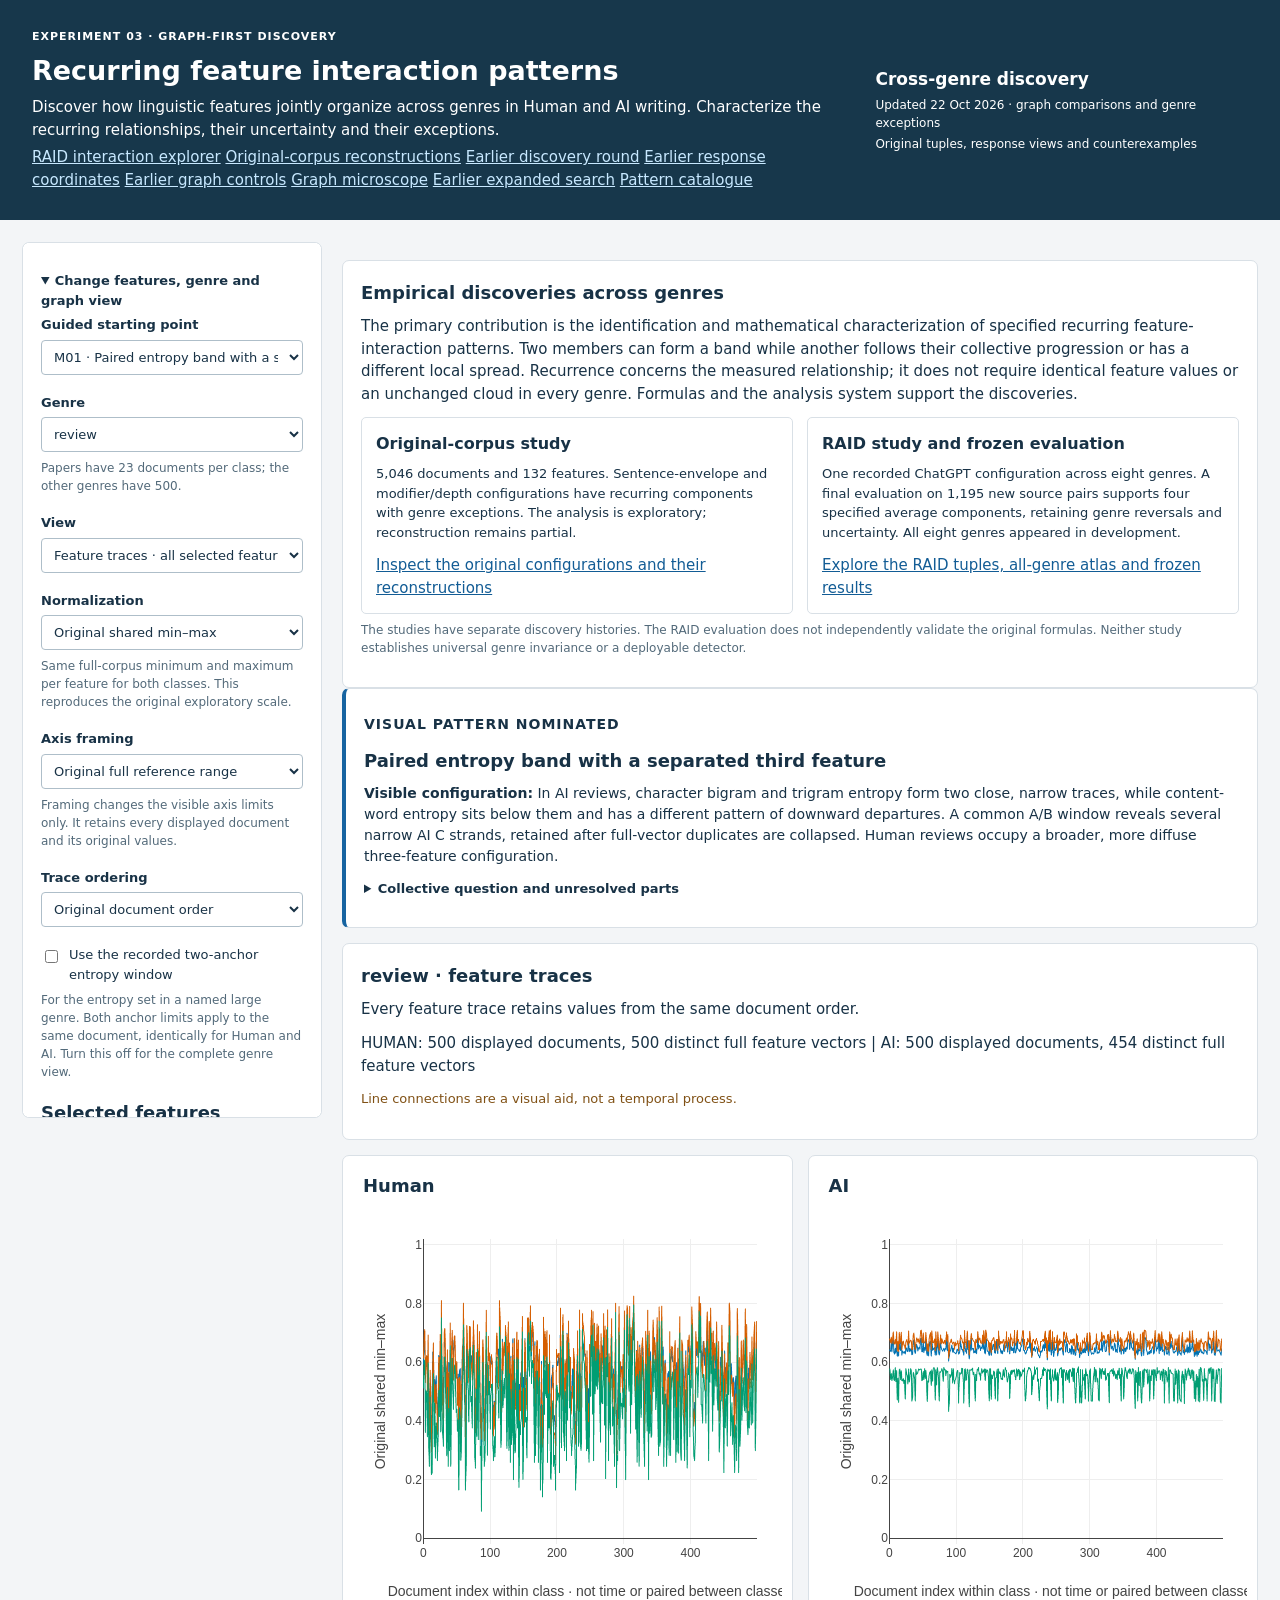
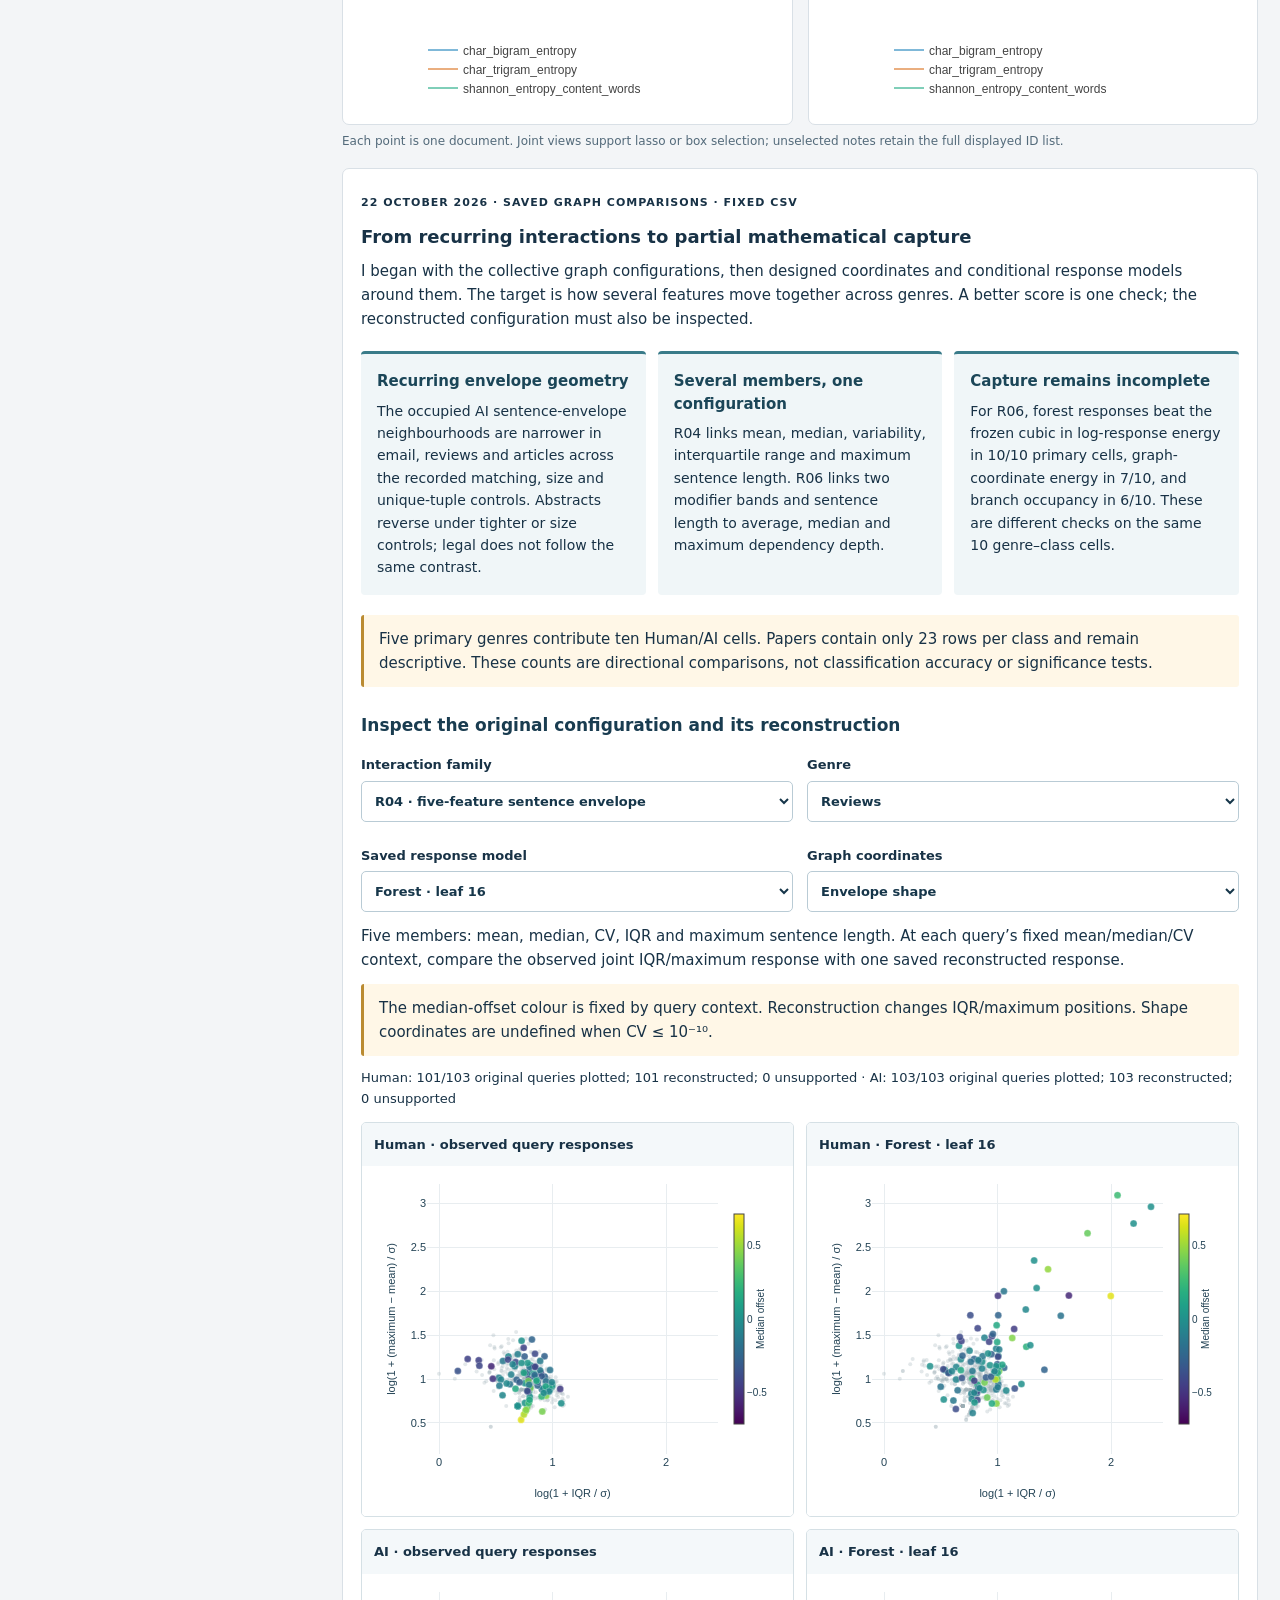
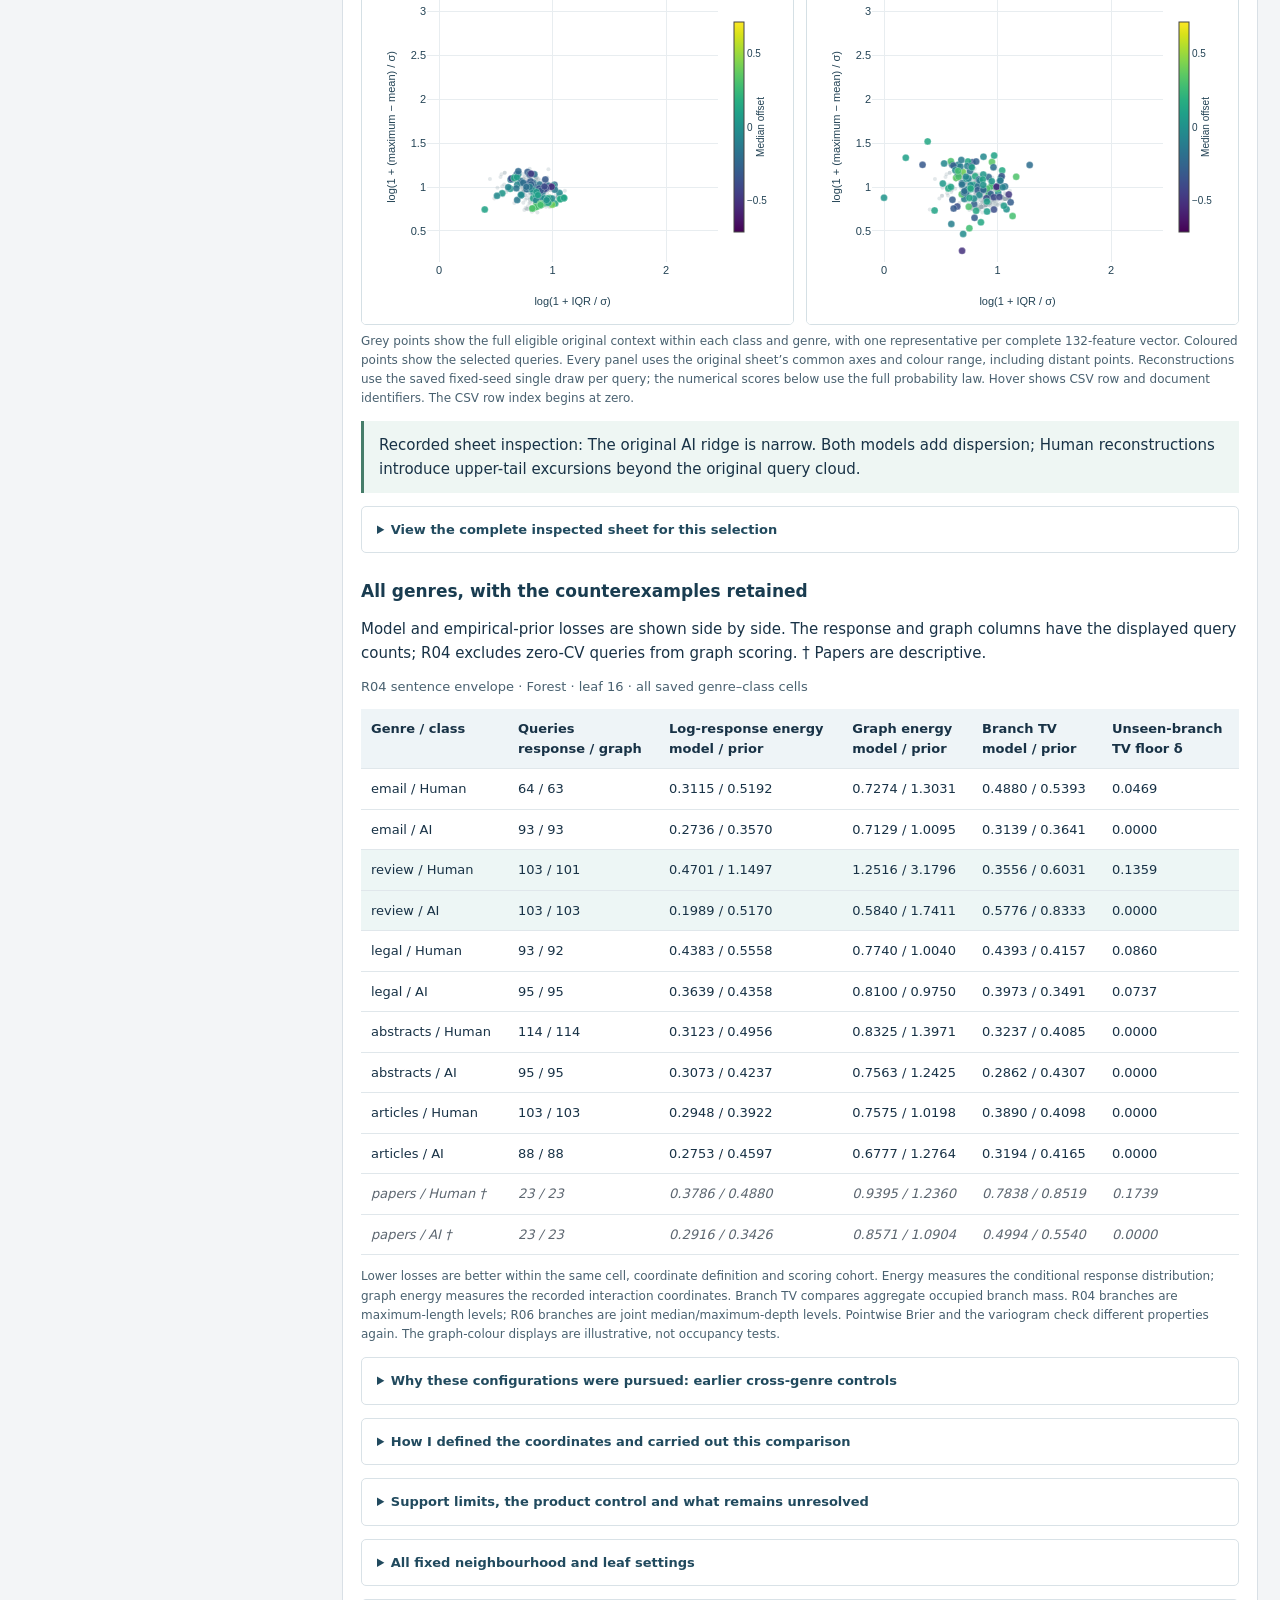
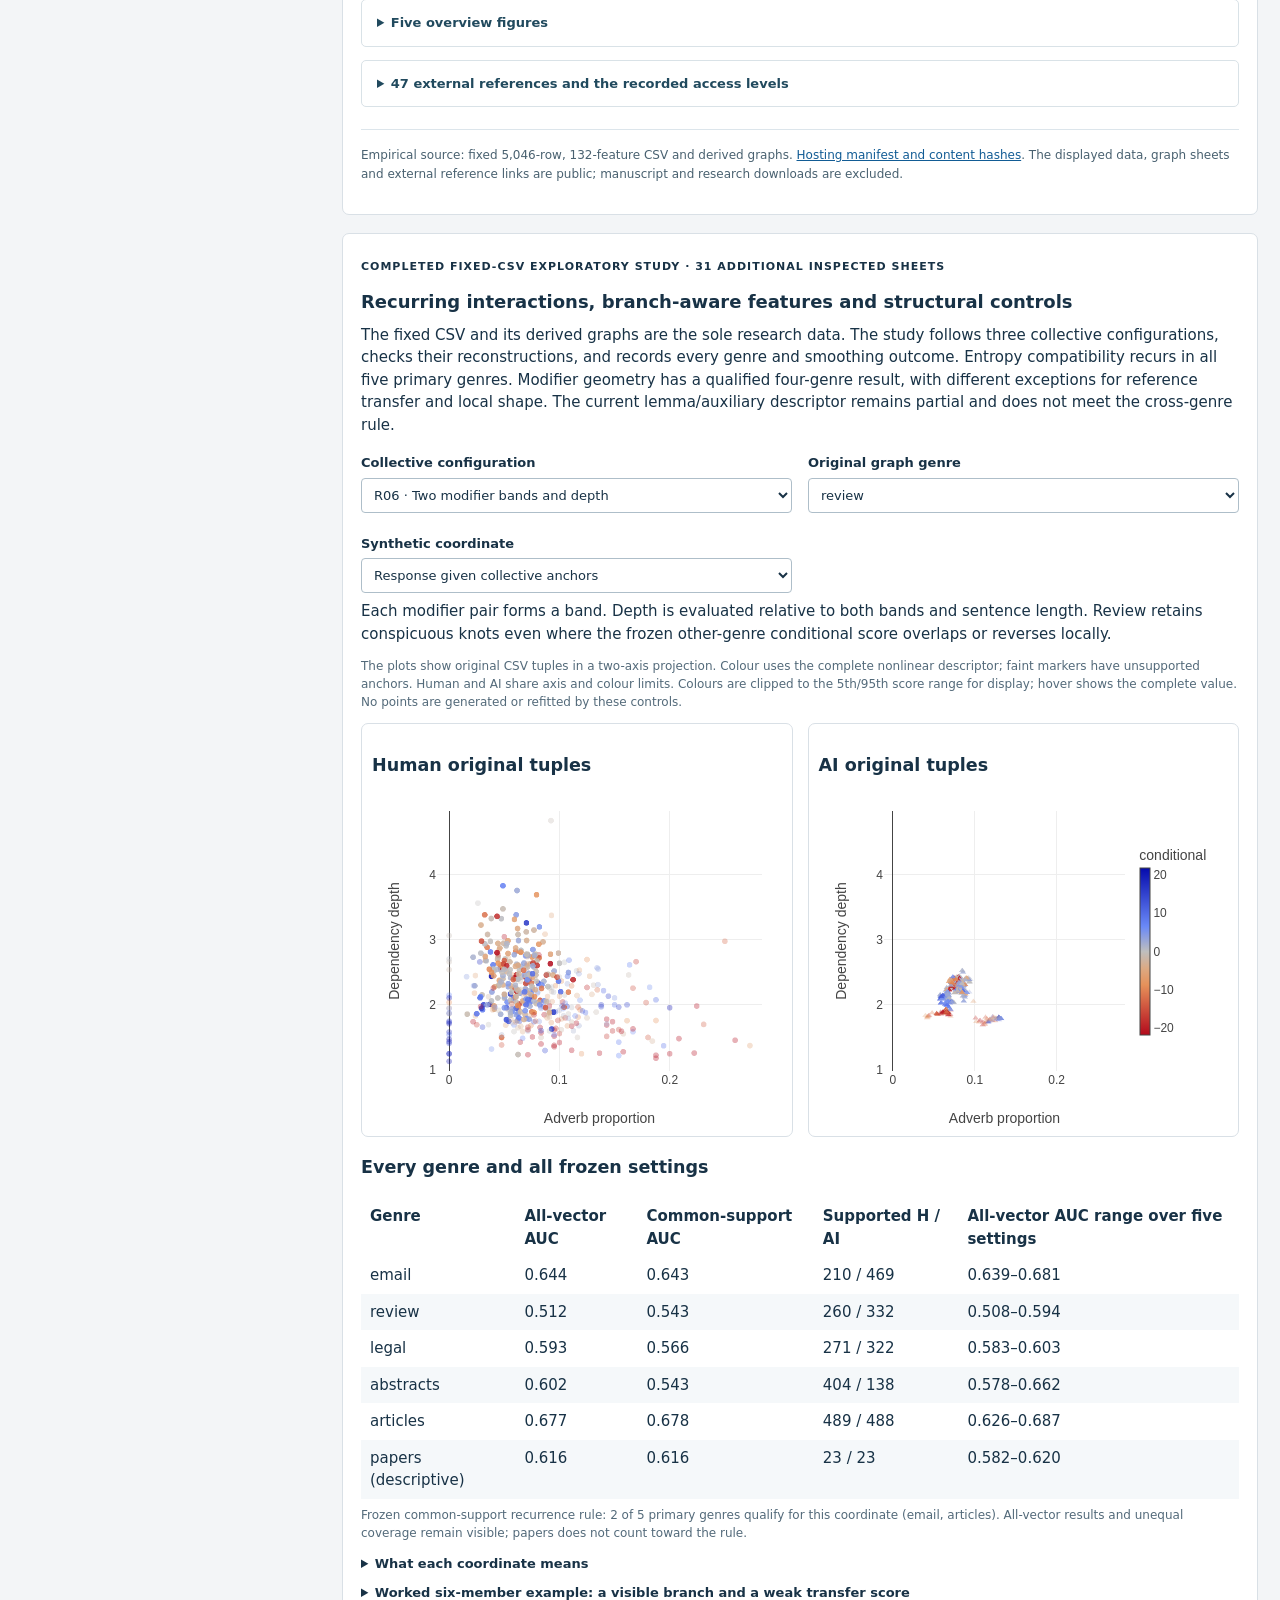
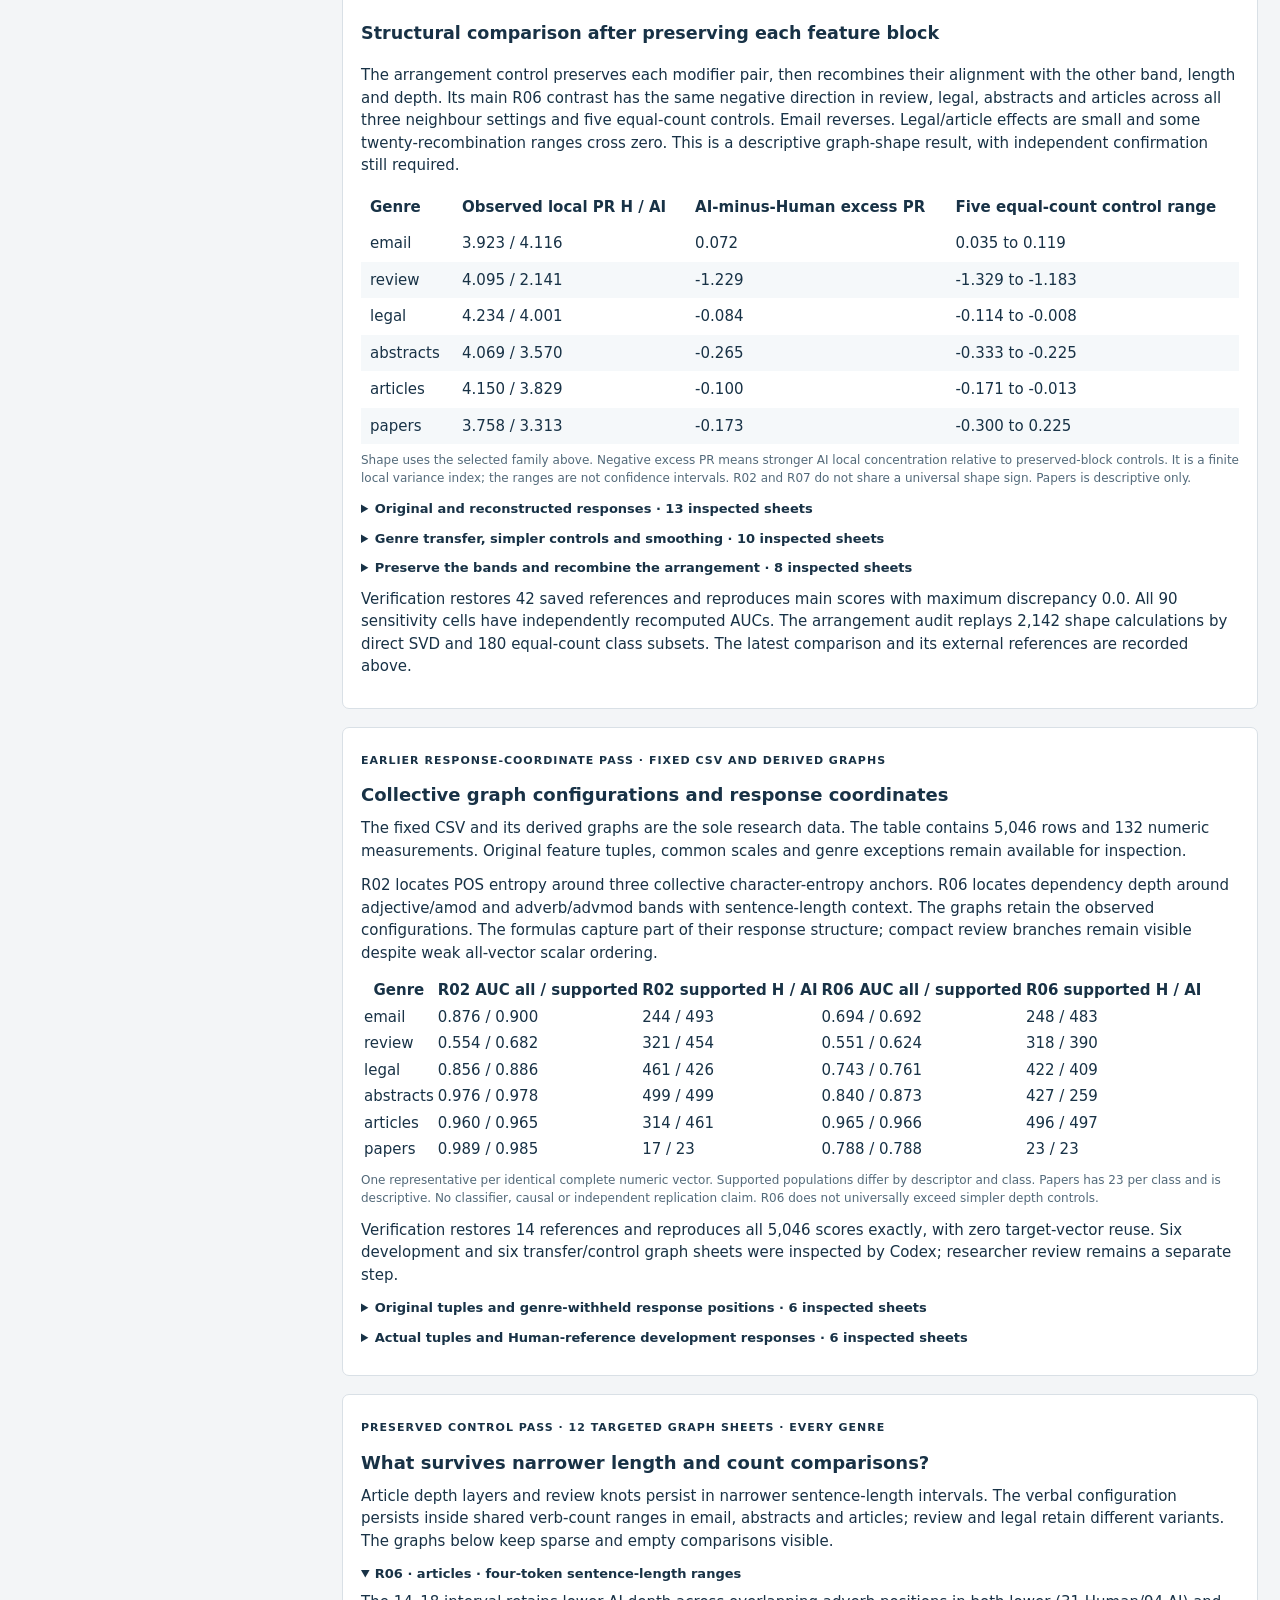
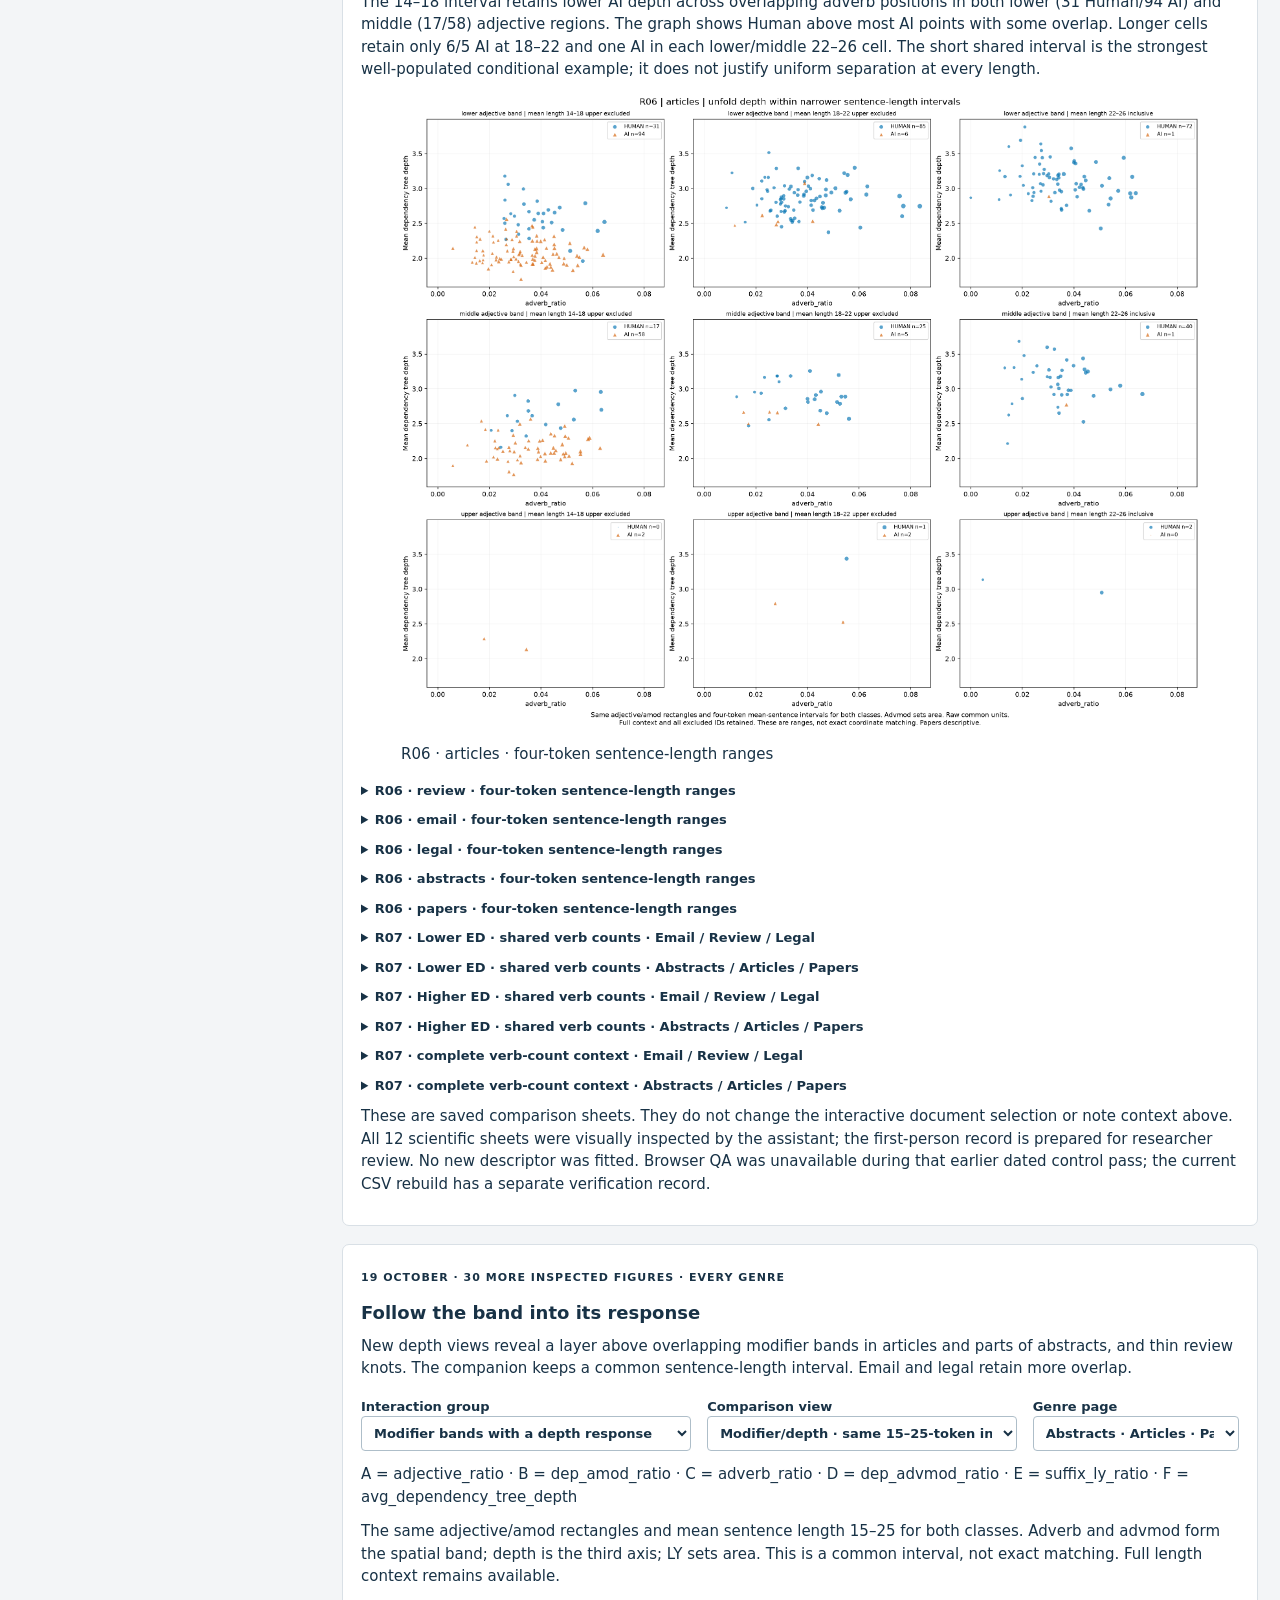
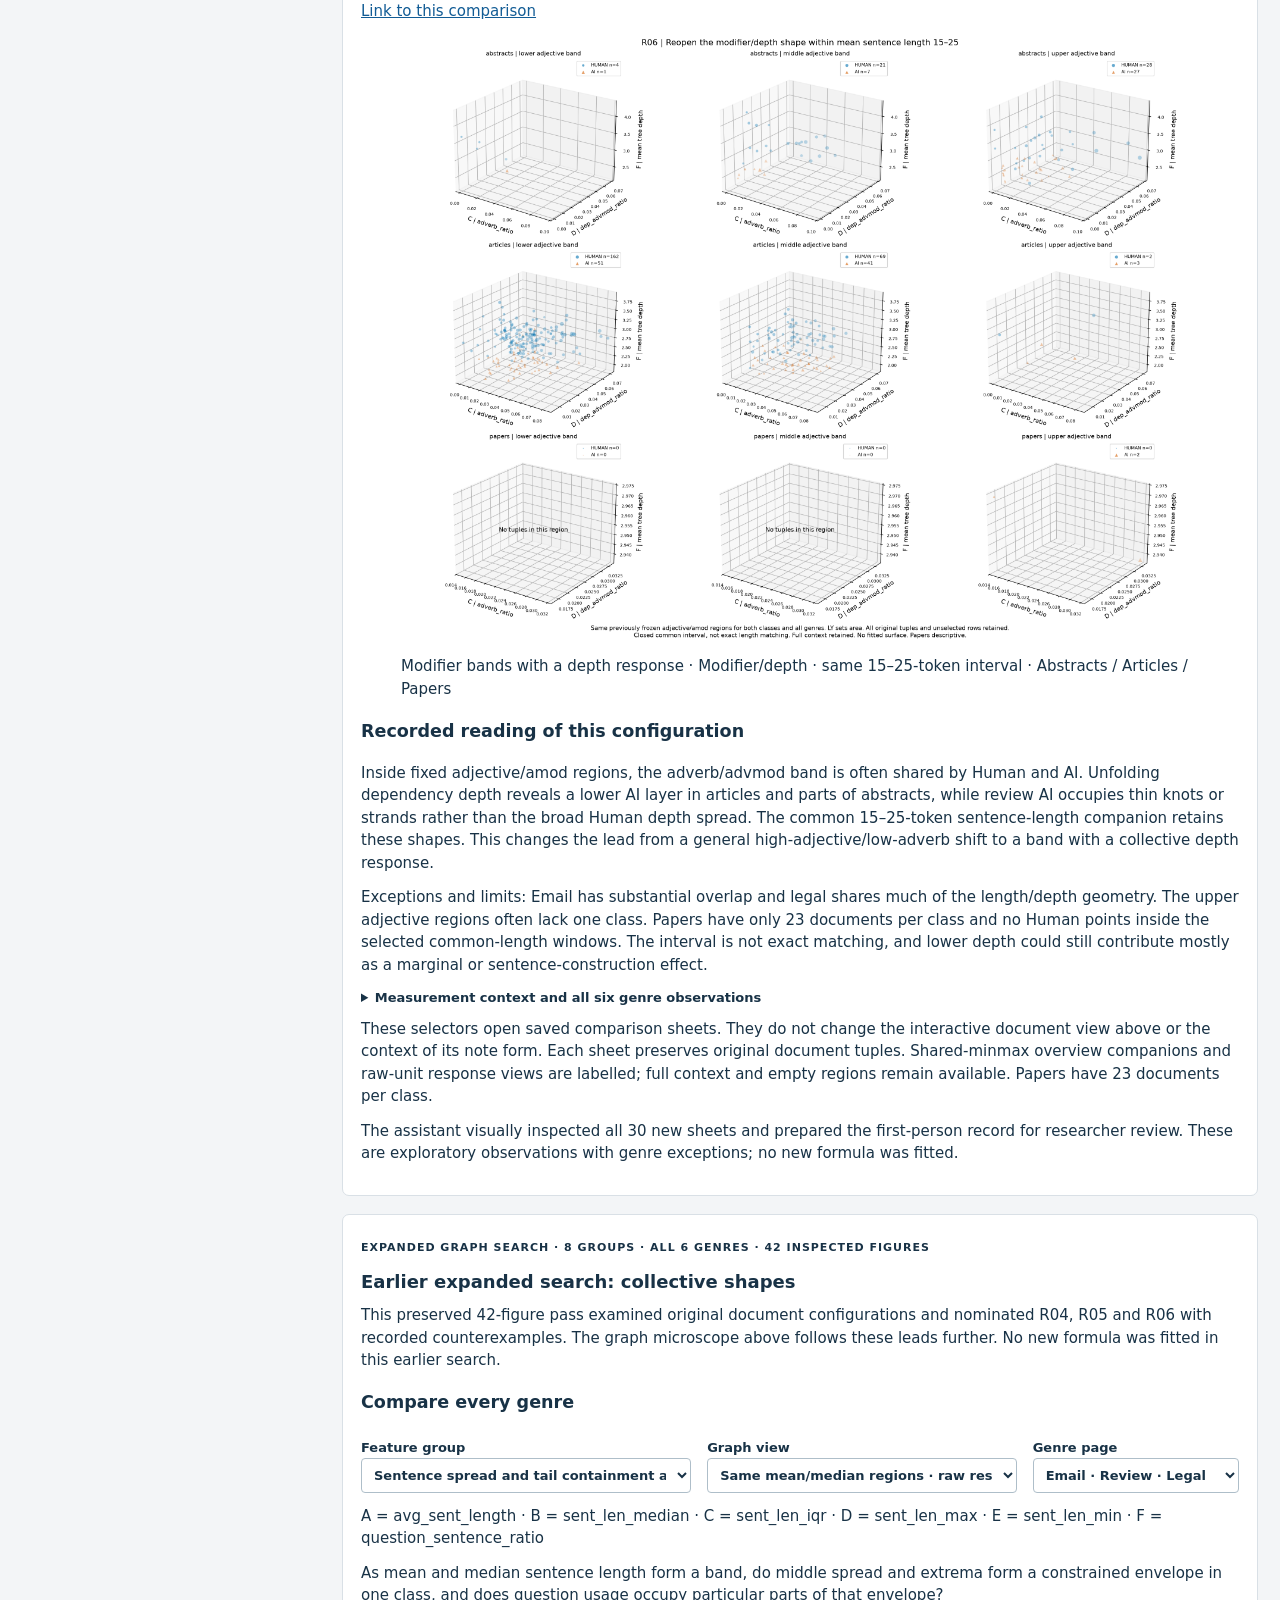
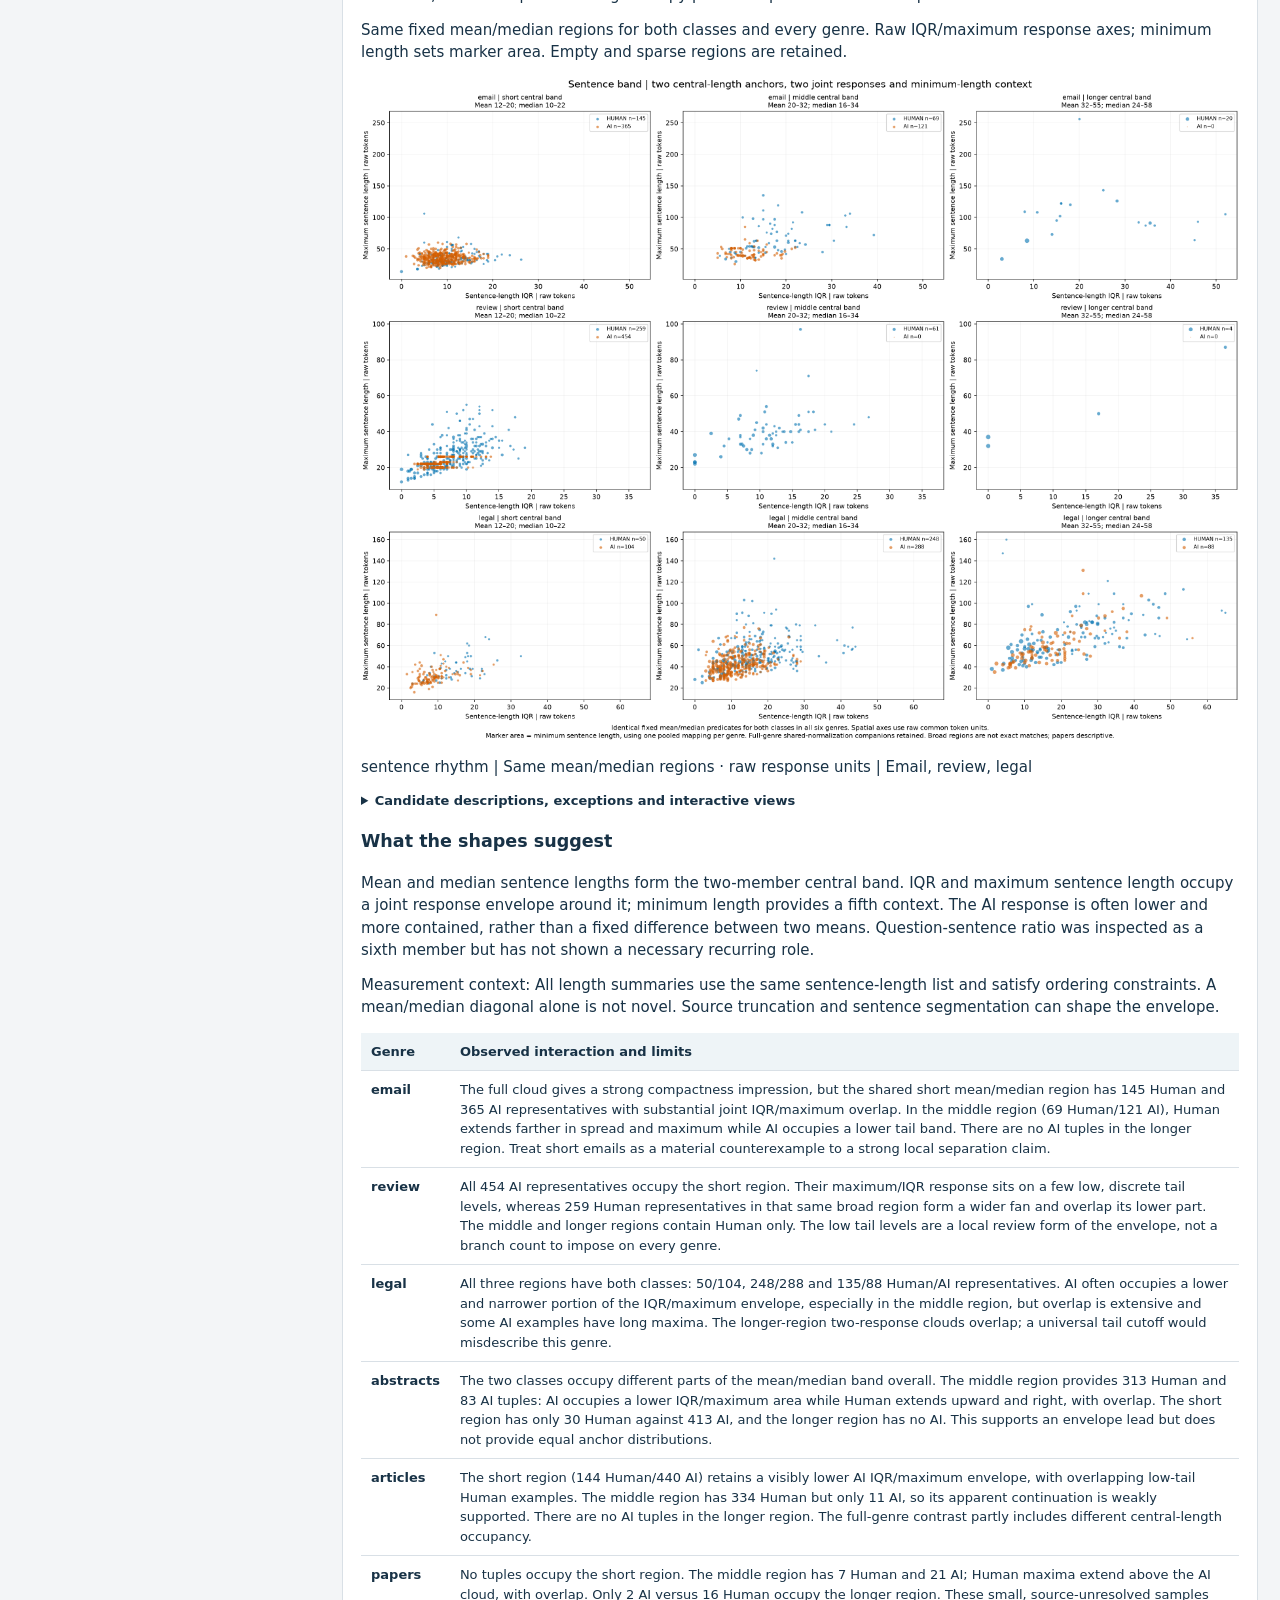
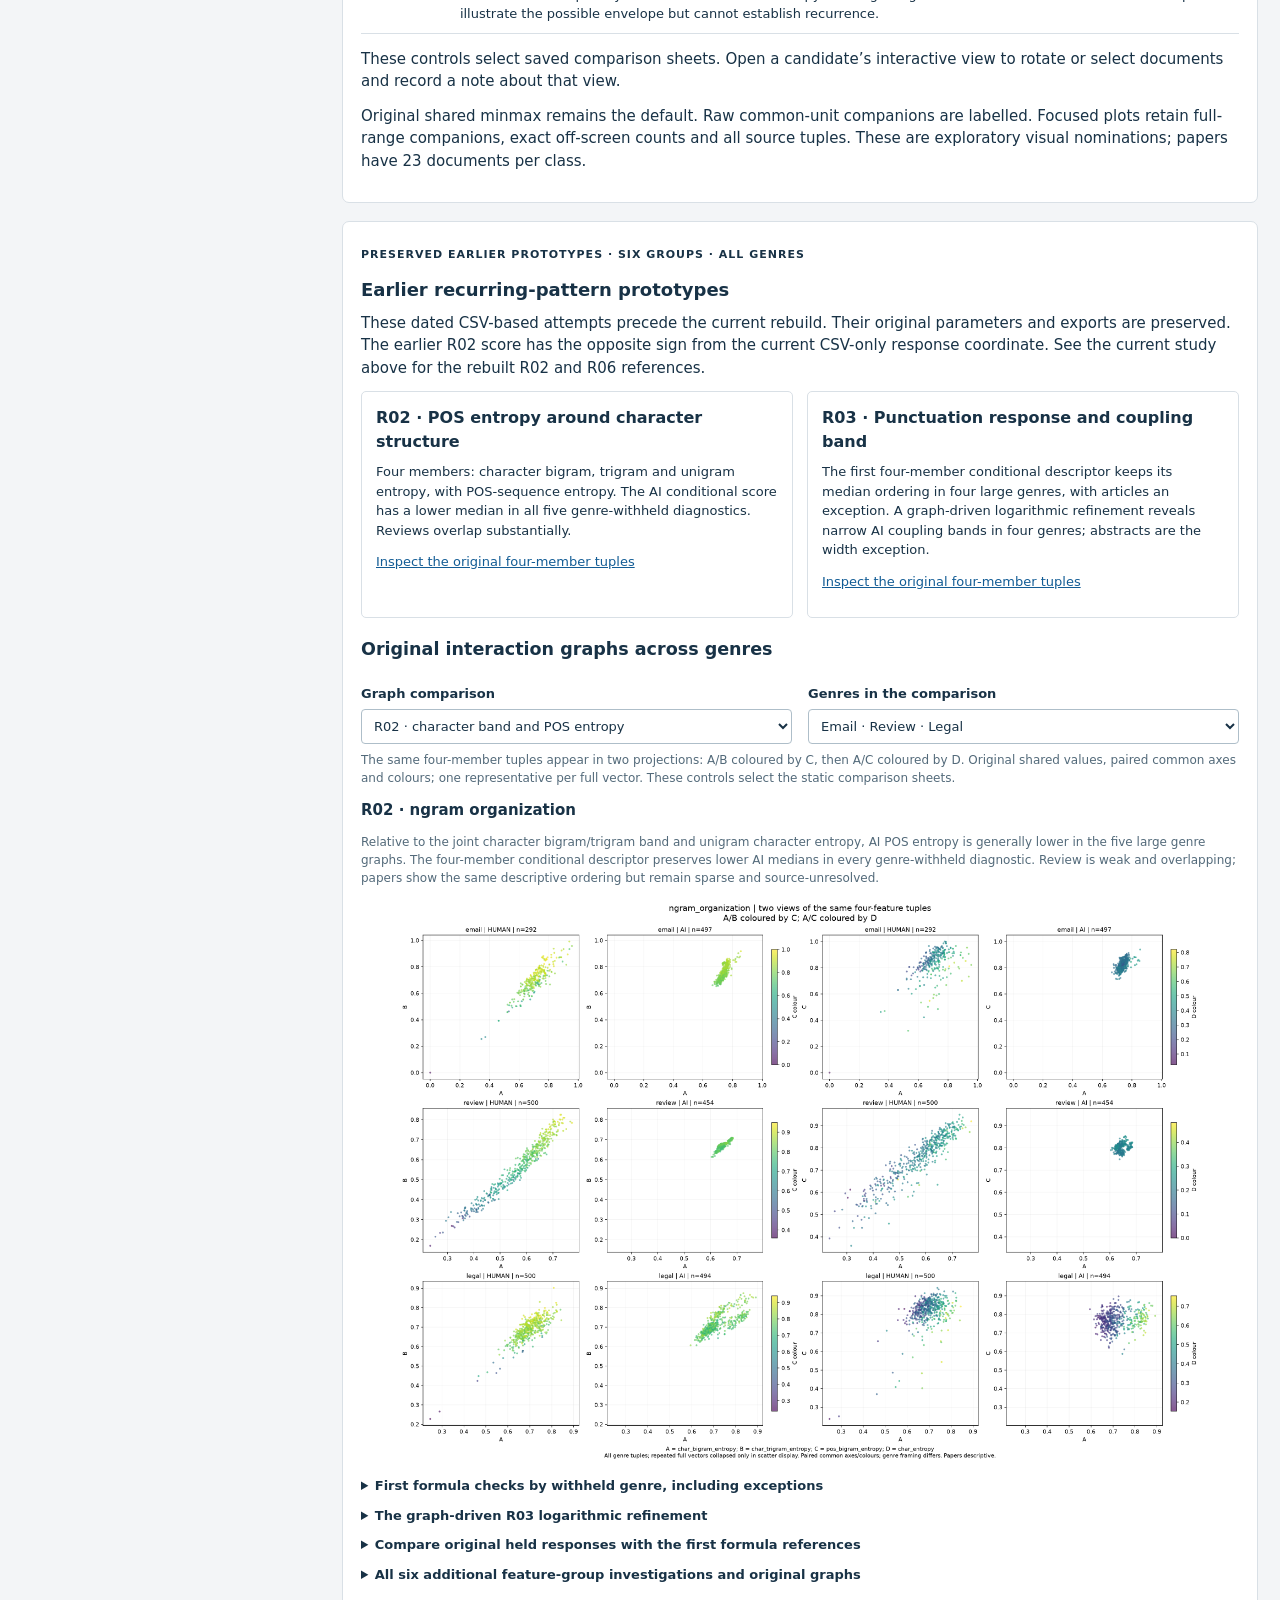
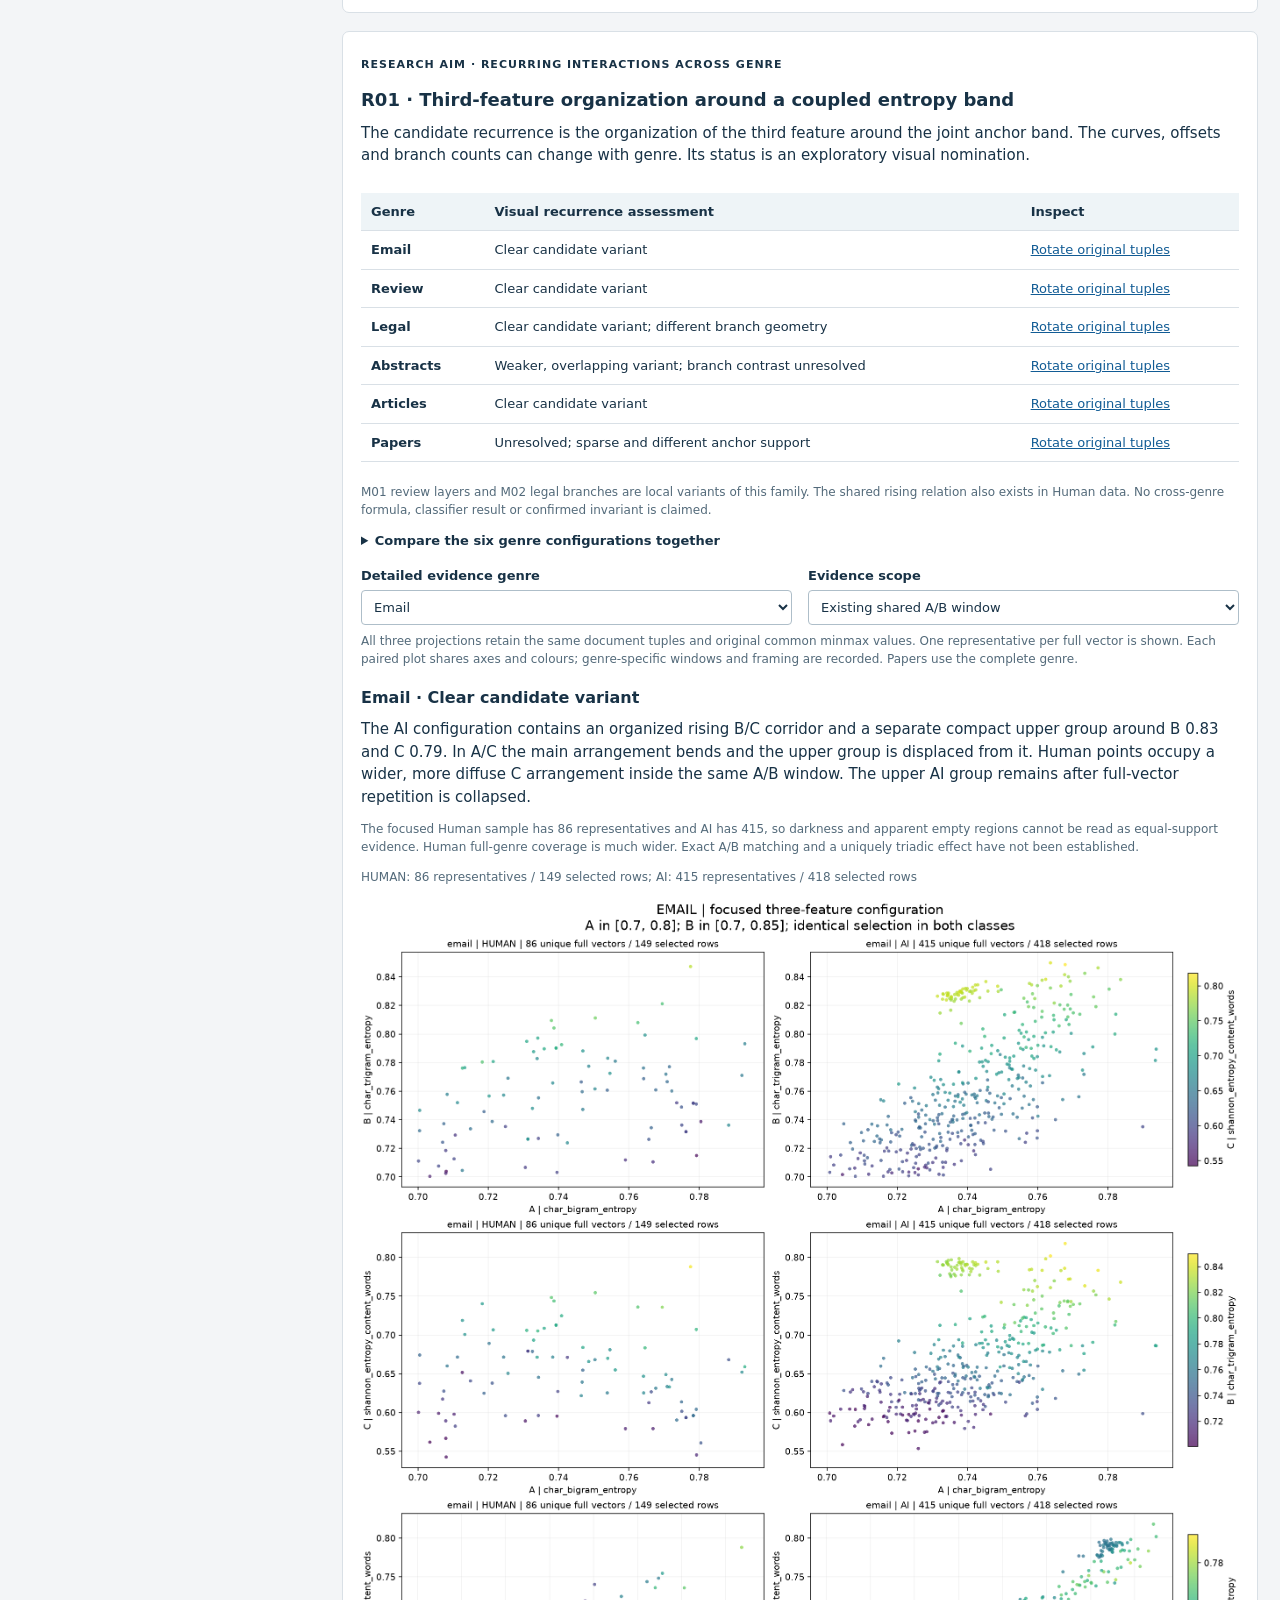
==== commit 9c0f9368: "Publish RAID interaction explorer and empirical discovery framing" ====
--- a/site/index.html
+++ b/site/index.html
@@ -1,193 +1,194 @@
-<!doctype html>
-<html data-research-build="e2aa85a978408292b7c36ce3f6cf7c62e04ed5007999413b67fdf1dfb135f98e" lang="en"><head><meta name="description" content="Explore collective stylometric feature interactions across Human and AI writing genres. Fixed-CSV graph-led exploratory research, formulas, controls and reproducible artifacts."><meta charset="utf-8"><meta name="viewport" content="width=device-width, initial-scale=1">
-<title>Experiment 03 · Feature interaction atlas</title><style>:root{font-family:Segoe UI,system-ui,sans-serif;color:#183246;background:#f3f5f7;font-size:15px;line-height:1.5}*{box-sizing:border-box}body{margin:0}header{background:#17374b;color:white;padding:24px 32px;display:flex;gap:30px;justify-content:space-between}header h1{font-size:27px;margin:4px 0}header p{margin:5px 0;max-width:850px}.eyebrow{font-size:11px;letter-spacing:1px;font-weight:700}.status{min-width:240px;display:flex;flex-direction:column;justify-content:center;gap:3px;font-size:12px}.status strong{font-size:17px}main{display:grid;grid-template-columns:300px minmax(0,1fr);gap:20px;padding:22px;max-width:1900px;margin:auto}aside,.guide,.view-summary,.record,.plots>section{background:white;border:1px solid #d9e0e6;border-radius:7px;padding:18px}aside{align-self:start;position:sticky;top:12px;max-height:calc(100vh - 24px);overflow:auto}.content{min-width:0}h2{font-size:18px;margin:0 0 9px}p{margin:7px 0 12px}label{display:block;font-weight:600;font-size:13px;margin:5px 0}input,select,textarea,button{font:inherit}select,input[type=search],textarea{width:100%;border:1px solid #aebec9;border-radius:4px;padding:8px;background:white;color:#183246}select{font-size:13px}textarea{resize:vertical;margin-bottom:10px}button{cursor:pointer;border:1px solid #aebec9;border-radius:4px;padding:7px 11px;background:#f4f7f9;color:#17374b}button:hover{background:#e1ebf2}button:disabled{opacity:.5;cursor:default}.primary{background:#1764a1;border-color:#1764a1;color:white;font-weight:600}.primary:hover{background:#124e7d}.control{margin:18px 0}.hint{font-size:12px;color:#536a7a}.warning{font-size:13px;color:#805115}.warning:empty{display:none}.guide{border-left:4px solid #1764a1;margin-bottom:15px}.guide p{font-size:14px}.view-summary{margin-bottom:15px}.plots{display:grid;grid-template-columns:1fr 1fr;gap:15px}.plots>section{padding:10px;min-width:0}.plots h2{padding:6px 10px}.plot{height:500px}.record{margin-top:18px}.form-row{display:grid;grid-template-columns:1fr 1fr;gap:16px}footer{font-size:11px;overflow-wrap:anywhere;color:#536a7a;padding:20px 4px}details{margin:10px 0}summary{cursor:pointer;font-weight:600;font-size:13px}.check{display:flex;align-items:start;gap:8px;font-weight:400}.check input{margin-top:5px}#selected-features{padding-left:0;list-style:none}#selected-features li{display:flex;gap:5px;align-items:center;margin:7px 0;background:#f3f6f8;border-radius:4px;padding:6px}#selected-features .name{font-size:12px;overflow-wrap:anywhere;flex:1}#selected-features button{padding:1px 5px;font-size:12px}#feature-library{max-height:260px;overflow:auto;margin-top:8px}#feature-library label{font-size:12px;font-weight:400;display:flex;gap:5px;overflow-wrap:anywhere;border-bottom:1px solid #edf0f3;padding:5px 0}#pending,#save-status{font-size:13px}a{color:#125c95}.note{border-top:1px solid #d9e0e6;padding:12px 0}.note p{font-size:13px}.help li{font-size:12px;margin:5px 0}@media(max-width:1150px){main{grid-template-columns:270px minmax(0,1fr);padding:14px;gap:14px}.plots{grid-template-columns:1fr}.plot{height:440px}header{padding:20px}}@media(max-width:700px){main{display:block}aside{position:static;max-height:none;margin-bottom:15px}header{display:block}.status{margin-top:15px}.form-row{grid-template-columns:1fr}.plot{height:390px}}
-:root .plots.expanded{grid-template-columns:1fr}
-input[type=text]{width:100%;border:1px solid #aebec9;border-radius:4px;padding:8px;color:#183246}.header-link{color:#c7e8ff}
-.catalogue-grid{display:grid;grid-template-columns:repeat(auto-fit,minmax(240px,1fr));gap:14px}.motif{border:1px solid #d9e0e6;border-radius:5px;padding:14px}.motif h3{margin:0 0 8px;font-size:16px}.motif p{font-size:13px}.evidence-img{max-width:100%;height:auto;display:block;margin:14px auto}.evidence-caption{font-size:12px;overflow-wrap:anywhere}
-@media(max-width:1150px){aside .help{display:none}}
-[hidden]{display:none!important}.table-scroll{overflow-x:auto}.recurrence-table{border-collapse:collapse;width:100%;font-size:13px;margin:14px 0}.recurrence-table td,.recurrence-table th{text-align:left;border-bottom:1px solid #d9e0e6;padding:9px 10px;vertical-align:top}.recurrence-table thead{background:#eef4f7}.genre-evidence h3{font-size:16px;margin:18px 0 8px}.genre-evidence figure{margin:10px 0}.expanded-controls{grid-template-columns:1.6fr 1.5fr 1fr}@media(max-width:900px){.expanded-controls{grid-template-columns:1fr}}.expanded-search-figure{margin:12px 0}
-</style><script src="assets/vendor/plotly-3.7.0.min.js" defer></script><style>#branch-study th,#branch-study td{padding:7px 9px;text-align:left;vertical-align:top}#branch-study th{white-space:normal}#branch-study table{width:100%;border-collapse:collapse}#branch-study tr:nth-child(even){background:#f5f8fa}#portal-loading{padding:12px 20px;background:#edf6fa;color:#17333f}#export-notes{margin-left:8px}</style><link rel="stylesheet" href="assets/capture-study.css"></head>
-<body><div id="portal-loading" role="status">Loading the fixed feature table and graph controls…</div><noscript>This portal needs JavaScript for interactive plots. Static graph sheets and on-page findings remain readable below.</noscript>
-<header><div><p class="eyebrow">EXPERIMENT 03 · GRAPH-FIRST DISCOVERY</p><h1>Feature interaction atlas</h1><p>Find recurring collective interactions across genres. Describe their geometry. Craft formulas to capture it.</p><p><a class="header-link" href="#capture-study">Latest graph comparisons</a> <a class="header-link" href="#branch-study">Earlier discovery round</a> <a class="header-link" href="#csv-only-response">Earlier response coordinates</a> <a class="header-link" href="#control-review">Earlier graph controls</a> <a class="header-link" href="#graph-microscope">Graph microscope</a> <a class="header-link" href="#visual-search">Earlier expanded search</a> <a class="header-link" href="#catalogue">Pattern catalogue</a> </p></div><div class="status"><strong>Cross-genre discovery</strong><span id="freeze-status">Research status is recorded in the notebook</span><span>Original tuples, response views and counterexamples</span></div></header>
-<main>
-<aside>
-<details id="view-controls" open><summary>Change features, genre and graph view</summary>
-  <label for="candidate">Guided starting point</label><select id="candidate"></select>
-  <section class="control"><label for="genre">Genre</label><select id="genre"><option value="ALL">All genres · exploratory</option></select><p class="hint">Papers have 23 documents per class; the other genres have 500.</p></section>
-  <section class="control"><label for="mode">View</label><select id="mode"><option value="joint">Joint plot · A/B axes, C colour, D size</option><option value="three_d">3D · A/B/C axes, D colour</option><option value="traces">Feature traces · all selected features</option><option value="parallel">Parallel coordinates · all selected features</option></select></section>
-  <section class="control"><label for="scale">Normalization</label><select id="scale"><option value="minmax">Original shared min–max</option><option value="raw">Raw measurements</option></select><p id="scale-note" class="hint"></p></section>
-  <section class="control"><label for="framing">Axis framing</label><select id="framing"><option value="global">Original full reference range</option><option value="displayed">Frame all displayed points, same axes for both classes</option></select><p class="hint">Framing changes the visible axis limits only. It retains every displayed document and its original values.</p></section>
-  <section class="control"><label for="order">Trace ordering</label><select id="order"><option value="csv">Original document order</option><option value="anchor">Sort by A; use A values on the horizontal axis</option></select></section>
-  <label class="check"><input type="checkbox" id="band-window">Use the recorded two-anchor entropy window</label><p class="hint">For the entropy set in a named large genre. Both anchor limits apply to the same document, identically for Human and AI. Turn this off for the complete genre view.</p>
-  <section class="control"><h2>Selected features</h2><p class="hint">Order determines A, B, C, D. Traces and parallel coordinates show the complete selection.</p><ol id="selected-features"></ol>
-    <details><summary>Add or remove features</summary><label for="feature-search">Find a feature</label><input id="feature-search" type="search" placeholder="e.g. sentence, entropy, pronoun"><div id="feature-library"></div></details>
-  </section>
-  <label class="check"><input type="checkbox" id="collapse">Show one representative per repeated 132-feature vector within each class and genre</label>
-  <p class="hint">Display filtering does not refit the original shared normalization.</p>
-  <button id="apply" class="primary">Apply view</button><p id="pending" role="status"></p>
-</details>
-  <details class="help" open><summary>How this research proceeds</summary><ol><li>Inspect two, three or more features together on the original shared scale.</li><li>Identify a configuration: convergence, divergence, a band, a branch, or an additional feature varying with the collective configuration.</li><li>Describe the Human and AI versions, including genre exceptions.</li><li>Specify what a formula must preserve before choosing its mathematical form.</li><li>Craft a pattern-specific function, potentially nonlinear and multivariate; compare its reconstruction with the graph.</li><li>Evaluate the resulting augmented feature, uncertainty and recurrence on appropriate held-out data.</li></ol><p>The notebook records the graph targets, formula design, experiments and results.</p></details>
-</aside>
-<div class="content">
-  <section class="guide"><p class="eyebrow" id="candidate-status">VISUAL NOMINATION · FORMULA NOT DESIGNED</p><h2 id="guide-title"></h2><p><strong>Visible configuration:</strong> <span id="guide-observed"></span></p><details><summary>Collective question and unresolved parts</summary><p><strong>Interaction to describe:</strong> <span id="guide-question"></span></p><p><strong>What remains unresolved:</strong> <span id="guide-remains"></span></p><p class="hint">Graphs preserve the observed values; scaling, plotting order and encoding affect their appearance. A visible class contrast does not by itself establish causation or cross-genre persistence.</p></details></section>
-  <section class="view-summary"><h2 id="view-title">Loading data…</h2><p id="encoding"></p><p id="counts"></p><p id="warnings" class="warning"></p></section>
-  <div class="plots"><section><h2>Human</h2><div id="human-plot" class="plot"></div></section><section><h2>AI</h2><div id="ai-plot" class="plot"></div></section></div>
-  <p id="selection-note" class="hint">Joint plots support point selection. Each point belongs to one document.</p>
-  <!-- BEGIN SAVED GRAPH COMPARISONS --><section class="record capture-study" id="capture-study" aria-labelledby="capture-title">
-  <p class="eyebrow">22 OCTOBER 2026 · SAVED GRAPH COMPARISONS · FIXED CSV</p>
-  <h2 id="capture-title">From recurring interactions to partial mathematical capture</h2>
-  <p>I began with the collective graph configurations, then designed coordinates and conditional response models around them. The target is how several features move together across genres. A better score is one check; the reconstructed configuration must also be inspected.</p>
-  <div class="capture-findings">
-    <div><strong>Recurring envelope geometry</strong><p>The occupied AI sentence-envelope neighbourhoods are narrower in email, reviews and articles across the recorded matching, size and unique-tuple controls. Abstracts reverse under tighter or size controls; legal does not follow the same contrast.</p></div>
-    <div><strong>Several members, one configuration</strong><p>R04 links mean, median, variability, interquartile range and maximum sentence length. R06 links two modifier bands and sentence length to average, median and maximum dependency depth.</p></div>
-    <div><strong>Capture remains incomplete</strong><p>For R06, forest responses beat the frozen cubic in log-response energy in 10/10 primary cells, graph-coordinate energy in 7/10, and branch occupancy in 6/10. These are different checks on the same 10 genre–class cells.</p></div>
-  </div>
-  <p class="capture-callout">Five primary genres contribute ten Human/AI cells. Papers contain only 23 rows per class and remain descriptive. These counts are directional comparisons, not classification accuracy or significance tests.</p>
-
-  <h3>Inspect the original configuration and its reconstruction</h3>
-  <div class="capture-controls">
-    <label for="capture-family">Interaction family<select id="capture-family"><option value="R04">R04 · five-feature sentence envelope</option><option value="R06">R06 · eight-feature modifier/depth</option></select></label>
-    <label for="capture-genre">Genre<select id="capture-genre"><option value="email">Email</option><option value="review" selected>Reviews</option><option value="legal">Legal</option><option value="abstracts">Abstracts</option><option value="articles">Articles</option><option value="papers">Papers · descriptive</option></select></label>
-    <label for="capture-model">Saved response model<select id="capture-model"><option value="forest_leaf16">Forest · leaf 16</option><option value="kernel_k32">Local kernel · k = 32</option></select></label>
-    <label for="capture-view">Graph coordinates<select id="capture-view"><option value="shape">Envelope shape</option></select></label>
-  </div>
-  <p id="capture-description"></p>
-  <p id="capture-view-note" class="capture-callout"></p>
-  <div id="capture-status" role="status" aria-live="polite">Loading saved graph comparisons…</div>
-  <div class="capture-plots">
-    <section><h4>Human · observed query responses</h4><div id="capture-human-original" class="capture-plot"></div></section>
-    <section><h4>Human · <span class="capture-model-name">saved reconstruction</span></h4><div id="capture-human-model" class="capture-plot"></div></section>
-    <section><h4>AI · observed query responses</h4><div id="capture-ai-original" class="capture-plot"></div></section>
-    <section><h4>AI · <span class="capture-model-name">saved reconstruction</span></h4><div id="capture-ai-model" class="capture-plot"></div></section>
-  </div>
-  <p class="capture-small">Grey points show the full eligible original context within each class and genre, with one representative per complete 132-feature vector. Coloured points show the selected queries. Every panel uses the original sheet’s common axes and colour range, including distant points. Reconstructions use the saved fixed-seed single draw per query; the numerical scores below use the full probability law. Hover shows CSV row and document identifiers. The CSV row index begins at zero.</p>
-  <p id="capture-observation" class="capture-observation"></p>
-  <details class="capture-details"><summary>View the complete inspected sheet for this selection</summary><figure><img id="capture-sheet-image" loading="lazy" decoding="async" alt="Complete scientific comparison sheet"><figcaption id="capture-sheet-caption"></figcaption></figure></details>
-
-  <h3>All genres, with the counterexamples retained</h3>
-  <p id="capture-table-note"></p>
-  <div class="capture-table-scroll" tabindex="0"><table id="capture-results"><caption id="capture-results-caption">Saved conditional response results</caption><thead><tr><th scope="col">Genre / class</th><th scope="col">Queries<br>response / graph</th><th scope="col">Log-response energy<br>model / prior</th><th scope="col">Graph energy<br>model / prior</th><th scope="col">Branch TV<br>model / prior</th><th scope="col">Unseen-branch<br>TV floor δ</th></tr></thead><tbody id="capture-results-body"></tbody></table></div>
-  <p class="capture-small">Lower losses are better within the same cell, coordinate definition and scoring cohort. Energy measures the conditional response distribution; graph energy measures the recorded interaction coordinates. Branch TV compares aggregate occupied branch mass. R04 branches are maximum-length levels; R06 branches are joint median/maximum-depth levels. Pointwise Brier and the variogram check different properties again. The graph-colour displays are illustrative, not occupancy tests.</p>
-
-  <details class="capture-details"><summary>Why these configurations were pursued: earlier cross-genre controls</summary>
-    <p>I retained the graph observations before testing more flexible capture. The width contrasts below refer to the earlier recorded cohorts, not the later benchmark queries. Negative values mean narrower occupied AI response neighbourhoods. Only reviews have consistently negative excess alignment under the recorded marginal-preserved controls; this limits a general dependence claim.</p>
-    <div class="capture-table-scroll" tabindex="0"><table><caption>Earlier sentence-envelope width contrasts and context controls. Negative indicates narrower occupied AI response neighbourhoods. Main, tighter, size and unique-tuple are recorded matching cohorts; main excess subtracts the median marginal-preserved recombination contrast. k=32, width floor 0.01. These finite descriptive results predate the AIJ benchmark.</caption><thead><tr><th scope="col">Genre</th><th scope="col">Main support H/AI</th><th scope="col">Main</th><th scope="col">Tighter</th><th scope="col">Size</th><th scope="col">Unique tuple</th><th scope="col">Main excess</th></tr></thead><tbody><tr><td>email</td><td>202/202</td><td>-0.285</td><td>-0.291</td><td>-0.147</td><td>-0.259</td><td>-0.016</td></tr><tr><td>review</td><td>190/207</td><td>-0.847</td><td>-0.865</td><td>-0.819</td><td>-0.793</td><td>-0.216</td></tr><tr><td>legal</td><td>448/449</td><td>+0.057</td><td>+0.112</td><td>+0.056</td><td>+0.057</td><td>+0.051</td></tr><tr><td>abstracts</td><td>364/363</td><td>-0.141</td><td>+0.144</td><td>+0.074</td><td>-0.143</td><td>-0.025</td></tr><tr><td>articles</td><td>290/281</td><td>-0.321</td><td>-0.320</td><td>-0.207</td><td>-0.321</td><td>-0.115</td></tr></tbody></table></div>
-    <p>The earlier modifier concentration contrast recurs in four primary genres with an email reversal. The earlier four-entropy conditional coordinate has the strongest five-primary-genre result in that discovery round. Their graphs and exceptions remain in the <a href="#branch-study">earlier discovery sections</a>.</p>
-  </details>
-  <details class="capture-details"><summary>How I defined the coordinates and carried out this comparison</summary>
-    <p><strong>R04:</strong> let m be mean sentence length and σ = m × CV. The display uses x = log(1 + IQR/σ), y = log(1 + (maximum − m)/σ), with colour asinh((median − m)/σ). Mean, median and CV are query context; IQR and maximum are the joint response. Colour is fixed by that context. Zero-CV rows have undefined shape coordinates and are excluded explicitly. These transforms use the stored CSV measurements.</p>
-    <p><strong>R06:</strong> each modifier band is represented by its radius and angle: r = hypot(ratio, dependency ratio), θ = atan2(dependency ratio, ratio). The anchors are log(1 + r/.05), θ for each band, and log mean sentence length. The response is the joint average/median/maximum depth triple. The depth plot shows median versus maximum depth, coloured by average depth. The graph-score coordinates are log median, log(average/median), and log(maximum/√(average × median)). The anchor plot holds point positions fixed and compares response colours.</p>
-    <p><strong>Held genre and vector groups:</strong> I reused the saved diagnostic query cohort and excluded its complete 132-feature vector groups globally. For each primary genre, I also excluded the whole genre and every complete-vector group occurring in it. Training uses eligible primary genres, one representative per class–genre vector group, shared training median/IQR scaling across classes and a genre-balanced empirical response prior. Papers are descriptive queries against eligible primary training data. Genre is not a predictor.</p>
-    <p><strong>Response models:</strong> the kernel retains the nearest 32 anchors with Gaussian weights and a bandwidth floor; the forest uses 128 trees, minimum leaf size 16 and depth limit 12. Both weight observed whole response tuples. R04 applies necessary bounded-length feasibility guards and abstains if no eligible tuple remains. R06 also compares a frozen full cubic basis with 56 columns. No authorship classifier is fitted.</p>
-    <p><strong>Chronology:</strong> I first froze the conditional benchmark, then inspected all 18 sheets. I added graph-coordinate scoring afterwards, keeping all fitted responses fixed. This is an adaptive exploratory follow-up on the same CSV, not independent confirmation. Hosting reuses saved responses and scores; it does not refit or resample them.</p>
-    <p><strong>Cohort accounting:</strong> R04 starts with 998 queries; one legal AI query has no compatible response tuple, leaving 997 response scores. Four further zero-CV queries are excluded from graph scoring, leaving 993. R06 has 954 queries for both score spaces. R06 excludes rows with a zero modifier-band radius.</p>
-  </details>
-  <details class="capture-details"><summary>Support limits, the product control and what remains unresolved</summary>
-    <p>If δ is the query mass on branches absent from global eligible training support, every normalized law restricted to that support has TV ≥ δ and Brier ≥ δ(1 + 1/B), where B is the number of training branches. Model restrictions can raise these floors. TV − δ is bookkeeping, not a causal decomposition or an achievable optimum.</p>
-    <p>Human review depth has δ = 0.1429 and forest TV = 0.3991. AI review depth has δ = 0 and TV = 0.2713. AI review envelope has δ = 0 and TV = 0.5776. Missing support explains only part of the occupancy failure. Legal envelope TV worsens relative to the prior for both classes despite lower energy.</p>
-    <p>The R06 product control preserves each forest response marginal while removing their joint dependence. It can create new median/maximum combinations and incompatible depth ordering, so the whole-tuple support floor does not apply to it. The joint forest has lower energy in 7/10 cells, lower variogram loss in 7/10 with different exceptions, and lower TV in 4/10. Product energy is Monte Carlo estimated; its SE measures simulation precision only. Graph energy was not computed for this control.</p>
-    <p>AI abstracts provide a direct counterexample to equating score improvement with structural capture: forest log-response energy is 0.5674 versus cubic 0.5896, while graph energy is 0.9143 versus 0.8175 and TV is 0.5437 versus 0.4970. Human email and AI articles also reverse the forest/cubic graph-energy comparison.</p>
-    <p>The study establishes finite, recurring configurations and partial capture with genre exceptions. It does not establish universal separation, irreducible higher-order interactions, causation, individual authorship detection or independent-corpus confirmation.</p>
-  </details>
-  <details class="capture-details"><summary>All fixed neighbourhood and leaf settings</summary><div class="capture-table-scroll" tabindex="0"><table><caption>Every fixed neighbourhood or leaf setting, counting primary cells with lower loss than the empirical prior. These are descriptive directional counts, not significance tests or an outer winner-selection rule.</caption><thead><tr><th scope="col">Family</th><th scope="col">Setting</th><th scope="col">Raw ES wins</th><th scope="col">TV wins</th><th scope="col">Graph ES wins</th></tr></thead><tbody><tr><td>R04</td><td>kernel_k16</td><td>10/10</td><td>8/10</td><td>10/10</td></tr><tr><td>R04</td><td>kernel_k32</td><td>10/10</td><td>8/10</td><td>10/10</td></tr><tr><td>R04</td><td>kernel_k64</td><td>10/10</td><td>8/10</td><td>10/10</td></tr><tr><td>R04</td><td>forest_leaf8</td><td>10/10</td><td>8/10</td><td>10/10</td></tr><tr><td>R04</td><td>forest_leaf16</td><td>10/10</td><td>8/10</td><td>10/10</td></tr><tr><td>R04</td><td>forest_leaf32</td><td>10/10</td><td>8/10</td><td>10/10</td></tr><tr><td>R06</td><td>kernel_k16</td><td>9/10</td><td>9/10</td><td>8/10</td></tr><tr><td>R06</td><td>kernel_k32</td><td>10/10</td><td>9/10</td><td>8/10</td></tr><tr><td>R06</td><td>kernel_k64</td><td>10/10</td><td>9/10</td><td>8/10</td></tr><tr><td>R06</td><td>forest_leaf8</td><td>10/10</td><td>9/10</td><td>9/10</td></tr><tr><td>R06</td><td>forest_leaf16</td><td>10/10</td><td>9/10</td><td>9/10</td></tr><tr><td>R06</td><td>forest_leaf32</td><td>10/10</td><td>9/10</td><td>9/10</td></tr></tbody></table></div></details>
-  <details class="capture-details"><summary>Five overview figures</summary><figure><img loading="lazy" decoding="async" src="assets/evidence/b1b494177b11e9c2a730b4dda60676150f6066e174bebccb2b3ef52d40c7bd4e.png" alt="Original collective configurations and the response geometry to capture."><figcaption>Original collective configurations and the response geometry to capture.</figcaption></figure>
-<figure><img loading="lazy" decoding="async" src="assets/evidence/12a6c675c6f825c75066988e21edc02c85be78f4635f6979cb071dd552458e29.png" alt="The same fitted responses give different comparisons in log-response and graph coordinates."><figcaption>The same fitted responses give different comparisons in log-response and graph coordinates.</figcaption></figure>
-<figure><img loading="lazy" decoding="async" src="assets/evidence/e9bdd429d3d8ab440e4cbb48946957dbc6c2975d8ba89763e4ba997185f2b4f8.png" alt="Original envelope shapes and the partial reconstructions."><figcaption>Original envelope shapes and the partial reconstructions.</figcaption></figure>
-<figure><img loading="lazy" decoding="async" src="assets/evidence/a1a10ba431a60830087435b76bddbfc9473720da9d9d7d5849a233027829f5ac.png" alt="Unseen branches impose support floors; remaining occupancy error is also visible."><figcaption>Unseen branches impose support floors; remaining occupancy error is also visible.</figcaption></figure>
-<figure><img loading="lazy" decoding="async" src="assets/evidence/f090e819fee0e594aaf5c650062d084bae5d443af4cb2a4f4cf9d11a082b2f3a.png" alt="Preserving marginal responses while removing their joint dependence gives mixed results."><figcaption>Preserving marginal responses while removing their joint dependence gives mixed results.</figcaption></figure></details>
-  <details class="capture-details" id="capture-references"><summary>47 external references and the recorded access levels</summary>
-    <p>This is targeted literature context, not a systematic review. The access record distinguishes metadata, abstracts and accessible text. The companion manuscripts and research downloads remain local.</p>
-    <ol class="capture-references"><li><a href="https://doi.org/10.1016/j.acorp.2023.100083">Berber Sardinha, Tony. 2024. AI-generated vs human-authored texts: A multidimensional comparison. Applied Corpus Linguistics 4(1):100083.</a><p>Prior multidimensional comparison across registers.</p><small>Access record: Publisher abstract, methods summary and conclusion</small></li>
-<li><a href="https://doi.org/10.1590/1678-460x202541474063">Berber Sardinha, Tony. 2025. Corpus Linguistics and Artificial Intelligence. DELTA 41(4).</a><p>Register-based linguistic characterization beyond detection.</p><small>Access record: Journal hosted abstract and introduction</small></li>
-<li><a href="https://doi.org/10.1080/00029890.2000.12005203">Bhatia, Rajendra, and Chandler Davis. 2000. A Better Bound on the Variance. The American Mathematical Monthly 107(4):353-357.</a><p>Bounded-variable variance guard. Its short proof is supplied independently in the manuscript, conditional on the stated stored-CV interpretation.</p><small>Access record: Primary author-institution repository search metadata inspected; publisher and direct repository fetch returned 403. No full-text review claimed.</small></li>
-<li><a href="https://doi.org/10.1017/9781108686136">Biber, Douglas, and Susan Conrad. 2019. Register, Genre, and Style. Second edition. Cambridge University Press.</a><p>Register, genre and stylistic comparison.</p><small>Access record: Publisher book metadata</small></li>
-<li><a href="https://doi.org/10.1017/CBO9780511621024">Biber, Douglas. 1988. Variation across Speech and Writing. Cambridge University Press.</a><p>Co-occurring linguistic features and register dimensions.</p><small>Access record: Publisher chapter abstract and book metadata</small></li>
-<li><a href="https://doi.org/10.1023/A:1010933404324">Breiman, Leo. 2001. Random Forests. Machine Learning 45:5–32.</a><p>Random-forest baseline.</p><small>Access record: Primary Springer metadata and abstract; subscription full text not reviewed.</small></li>
-<li><a href="https://journals.ametsoc.org/view/journals/mwre/78/1/1520-0493_1950_078_0001_vofeit_2_0_co_2.xml">Brier, Glenn W. 1950. Verification of Forecasts Expressed in Terms of Probability. Monthly Weather Review 78(1):1-3.</a><p>Original quadratic probability-score reference, paired with the accessible Gneiting-Raftery definition for the multicategory loss.</p><small>Access record: Primary AMS search-index metadata inspected; direct page returned 403. No full-text review claimed.</small></li>
-<li><a href="https://www.jmlr.org/papers/v11/cawley10a.html">Cawley, Gavin C., and Nicola L. C. Talbot. 2010. On Over-fitting in Model Selection and Subsequent Selection Bias in Performance Evaluation. Journal of Machine Learning Research 11:2079-2107.</a><p>Model-selection variance and selection bias; numerical training-only choices do not undo prior graph exposure.</p><small>Access record: Primary journal metadata and abstract inspected.</small></li>
-<li><a href="https://www.jmlr.org/papers/v24/21-0116.html">Chattopadhyay, Shounak, Antik Chakraborty, and David B. Dunson. 2023. Nearest Neighbor Dirichlet Mixtures. Journal of Machine Learning Research 24(261):1-46.</a><p>Neighbourhood kernels have established density-estimation precedents. No Bayesian posterior uncertainty is claimed here.</p><small>Access record: Primary publisher metadata and abstract, 2026-10-19</small></li>
-<li><a href="https://doi.org/10.1214/aop/1176996454">Csiszár, Imre. 1975. I-Divergence Geometry of Probability Distributions and Minimization Problems. The Annals of Probability 3(1):146-158.</a><p>Historical information-projection context. The finite-atom mean-constraint proof is derived explicitly in this paper.</p><small>Access record: DOI resolves to the publisher article. Full text was not accessible through the publisher frame; a retrieved university PDF URL returned 404. No full-text review claimed.</small></li>
-<li><a href="https://aclanthology.org/2024.acl-long.674/">Dugan, Liam, Alyssa Hwang, Filip Trhlík, Andrew Zhu, Josh Magnus Ludan, Hainiu Xu, Daphne Ippolito, and Chris Callison-Burch. 2024. RAID: A Shared Benchmark for Robust Evaluation of Machine-Generated Text Detectors. In Proceedings of ACL, 12463-12492.</a><p>Sampling, attacks and model shifts constrain robustness claims.</p><small>Access record: ACL abstract and metadata</small></li>
-<li><a href="https://aclanthology.org/P19-3019/">Gehrmann, Sebastian, Hendrik Strobelt, and Alexander Rush. 2019. GLTR: Statistical Detection and Visualization of Generated Text. In Proceedings of ACL System Demonstrations, 111-116.</a><p>Precedent for visual assistance in generated-text analysis.</p><small>Access record: ACL abstract and metadata</small></li>
-<li><a href="https://doi.org/10.1198/016214506000001437">Gneiting, Tilmann, and Adrian E. Raftery. 2007. Strictly Proper Scoring Rules, Prediction, and Estimation. Journal of the American Statistical Association 102(477):359-378.</a><p>Proper multicategory quadratic/Brier loss, with positive loss orientation rather than reward orientation.</p><small>Access record: Primary publisher metadata and author-hosted paper metadata/quadratic-score example inspected.</small></li>
-<li><a href="https://doi.org/10.1093/llc/fqm020">Grieve, Jack. 2007. Quantitative authorship attribution: an evaluation of techniques. Literary and Linguistic Computing 22(3):251-270.</a><p>Multiple textual measurements and attribution comparisons.</p><small>Access record: Author institution abstract and metadata</small></li>
-<li><a href="https://doi.org/10.1080/01621459.1999.10473832">Hall, Peter, Rodney C. L. Wolff, and Qiwei Yao. 1999. Methods for estimating a conditional distribution function. Journal of the American Statistical Association 94(445):154-163.</a><p>Conditional distribution functions are established estimators.</p><small>Access record: Author manuscript abstract and author institution final metadata</small></li>
-<li><a href="https://proceedings.mlr.press/v235/hans24a.html">Hans, Abhimanyu, Avi Schwarzschild, Valeriia Cherepanova, Hamid Kazemi, Aniruddha Saha, Micah Goldblum, Jonas Geiping, and Tom Goldstein. 2024. Spotting LLMs With Binoculars: Zero-Shot Detection of Machine-Generated Text. Proceedings of Machine Learning Research 235:17519-17537.</a><p>Contrasting model probabilities as an alternative detector design.</p><small>Access record: PMLR abstract and metadata</small></li>
-<li><a href="https://doi.org/10.1038/s41586-020-2649-2">Harris, Charles R., et al. 2020. Array programming with NumPy. Nature 585:357-362.</a><p>Scientific array software used in implementation.</p><small>Access record: Publisher article and metadata</small></li>
-<li><a href="https://link.springer.com/chapter/10.1007/978-0-387-84858-7_5">Hastie, Trevor, Robert Tibshirani, and Jerome Friedman. 2009. Basis Expansions and Regularization. In The Elements of Statistical Learning, second edition, 139-189. Springer.</a><p>Polynomial basis expansions and regularization; not evidence for any empirical stylometric effect.</p><small>Access record: Publisher chapter metadata and author book page inspected; subscription chapter not read in full.</small></li>
-<li><a href="https://openreview.net/forum?id=rygGQyrFvH">Holtzman, Ari, Jan Buys, Li Du, Maxwell Forbes, and Yejin Choi. 2020. The Curious Case of Neural Text Degeneration. International Conference on Learning Representations.</a><p>Repetition can depend on decoding; no inference of this corpus decoding procedure.</p><small>Access record: Conference paper abstract</small></li>
-<li><a href="https://doi.org/10.1109/MCSE.2007.55">Hunter, John D. 2007. Matplotlib: A 2D Graphics Environment. Computing in Science and Engineering 9(3):90-95.</a><p>Scientific plotting software.</p><small>Access record: Project official citation record</small></li>
-<li><a href="https://fpp.robjhyndman.com/publications/estimating-and-visualizing-conditional-densities/">Hyndman, Rob J., David M. Bashtannyk, and Gary K. Grunwald. 1996. Estimating and visualizing conditional densities. Journal of Computational and Graphical Statistics 5(4):315-336.</a><p>Established kernel conditional density and visualization methods.</p><small>Access record: Author publication abstract and bibliographic record</small></li>
-<li><a href="https://benjamins.com/catalog/ijcl.25027.jia">Jiang, Feng (Kevin). 2026. Dissecting AI discourse: A multidimensional analysis of LLM-generated and human-written argumentative essays. International Journal of Corpus Linguistics. Online first.</a><p>Recent multidimensional argumentative-essay comparison.</p><small>Access record: Publisher abstract and online-first index dated 6 October 2026; final article may change</small></li>
-<li><a href="https://doi.org/10.1098/rsta.2015.0202">Jolliffe, Ian T., and Jorge Cadima. 2016. Principal component analysis: a review and recent developments. Philosophical Transactions of the Royal Society A 374(2065):20150202.</a><p>Established covariance/eigenvalue description of multivariate variation. The local participation-ratio control is an explicit descriptive index, not a novel PCA theory.</p><small>Access record: Primary publisher indexed metadata and abstract. Direct full-text retrieval was unavailable; no full-text-specific claim is used.</small></li>
-<li><a href="https://doi.org/10.1016/j.patter.2023.100804">Kapoor, Sayash, and Arvind Narayanan. 2023. Leakage and the reproducibility crisis in machine-learning-based science. Patterns 4(9):100804.</a><p>Leakage, scientific evaluation and exposure limits.</p><small>Access record: Publisher article and metadata</small></li>
-<li><a href="https://aclanthology.org/W14-0908/">Kestemont, Mike. 2014. Function Words in Authorship Attribution. From Black Magic to Theory? In Proceedings of CLFL, 59-66.</a><p>Linguistic interpretation of function-word features.</p><small>Access record: ACL metadata and paper abstract</small></li>
-<li><a href="https://aclanthology.org/2024.acl-long.3/">Li, Yafu, Qintong Li, Leyang Cui, Wei Bi, Zhilin Wang, Longyue Wang, Linyi Yang, Shuming Shi, and Yue Zhang. 2024. MAGE: Machine-generated Text Detection in the Wild. In Proceedings of ACL, 36-53.</a><p>Domain and unseen-model transfer require dedicated benchmarks.</p><small>Access record: ACL abstract and metadata</small></li>
-<li><a href="https://doi.org/10.1016/j.patter.2023.100779">Liang, Weixin, Mert Yuksekgonul, Yining Mao, Eric Wu, and James Zou. 2023. GPT detectors are biased against non-native English writers. Patterns 4(7):100779.</a><p>Fairness limits on turning group evidence into individual judgments.</p><small>Access record: Publisher record and author preprint abstract</small></li>
-<li><a href="https://link.springer.com/article/10.3758/BRM.42.2.381">McCarthy, Philip M., and Scott Jarvis. 2010. MTLD, vocd-D, and HD-D: A validation study of sophisticated approaches to lexical diversity assessment. Behavior Research Methods 42:381-392.</a><p>Diversity indices, length sensitivity and measurement validity.</p><small>Access record: Publisher abstract and metadata; subscription full text not read</small></li>
-<li><a href="https://www.jmlr.org/papers/v7/meinshausen06a.html">Meinshausen, Nicolai. 2006. Quantile Regression Forests. Journal of Machine Learning Research 7(35):983–999.</a><p>Conditional empirical-leaf weighting; the stated multi-output adaptation differs from the original univariate estimator.</p><small>Access record: Primary JMLR metadata, abstract and PDF conditional-distribution weighting sections inspected.</small></li>
-<li><a href="https://doi.org/10.1075/ijcl.25151.mil">Milička, Jiří, Anna Marklová, and Václav Cvrček. 2026. Benchmark of linguistic variation in LLM-generated texts. International Journal of Corpus Linguistics. Online first.</a><p>Existing interpretable multidimensional model comparison and interactive charts.</p><small>Access record: Publisher online-first date/title; author preprint abstract and journal reference. Publisher article full text unavailable.</small></li>
-<li><a href="https://proceedings.mlr.press/v202/mitchell23a.html">Mitchell, Eric, Yoonho Lee, Alexander Khazatsky, Christopher D. Manning, and Chelsea Finn. 2023. DetectGPT: Zero-Shot Machine-Generated Text Detection using Probability Curvature. Proceedings of Machine Learning Research 202:24950-24962.</a><p>Probability-curvature detection as a different evidence source.</p><small>Access record: PMLR abstract and metadata</small></li>
-<li><a href="https://arxiv.org/abs/2605.02260v2">Moskvichev, Peter, Siu Lun Chau, and Dino Sejdinovic. 2026. Measuring Differences between Conditional Distributions using Kernel Embeddings. Author manuscript, arXiv:2605.02260v2.</a><p>Recent framework for conditional maximum mean discrepancies; contextual distinction, not an implemented comparator.</p><small>Access record: Primary version 2 metadata and abstract inspected; full proofs not reviewed.</small></li>
-<li><a href="https://www.cs.ubc.ca/labs/imager/tr/2009/NestedModel/">Munzner, Tamara. 2009. A nested model for visualization design and validation. IEEE Transactions on Visualization and Computer Graphics 15(6):921-928.</a><p>Separate task, representation, visual encoding and algorithm validation.</p><small>Access record: Author publication page and paper abstract</small></li>
-<li><a href="https://epubs.siam.org/doi/abs/10.1137/1109020">Nadaraya, E. A. 1964. On Estimating Regression. Theory of Probability &amp; Its Applications 9(1):141-142.</a><p>Kernel-regression context. The capped, genre-weighted and shrunk local branch construction is the present experimental adaptation.</p><small>Access record: Primary publisher metadata and abstract inspected.</small></li>
-<li><a href="https://proceedings.mlr.press/v238/olsen24a.html">Olsen, Kenny, Rasmus M. Hoeegh Lindrup, and Morten Mørup. 2024. Think Global, Adapt Local: Learning Locally Adaptive K-Nearest Neighbor Kernel Density Estimators. PMLR 238:4114-4122.</a><p>Local covariance KDE is established. This deterministic local Gaussian mixture is not a reproduction of their Bayesian variational estimator.</p><small>Access record: Primary publisher metadata and abstract, 2026-10-19</small></li>
-<li><a href="https://www.jmlr.org/papers/v12/pedregosa11a.html">Pedregosa, Fabian, et al. 2011. Scikit-learn: Machine Learning in Python. Journal of Machine Learning Research 12(85):2825–2830.</a><p>Implementation of established forest baseline.</p><small>Access record: Primary JMLR metadata and abstract inspected.</small></li>
-<li><a href="https://doi.org/10.1073/pnas.2422455122">Reinhart, Alex, Ben Markey, Michael Laudenbach, Kachatad Pantusen, Ronald Yurko, Gordon Weinberg, and David West Brown. 2025. Do LLMs write like humans? Variation in grammatical and rhetorical styles. Proceedings of the National Academy of Sciences 122(8):e2422455122.</a><p>Linguistic variation across models, genres and rhetorical features.</p><small>Access record: Publisher methods, significance and final author metadata</small></li>
-<li><a href="https://doi.org/10.1111/ecog.02881">Roberts, David R., et al. 2017. Cross-validation strategies for data with temporal, spatial, hierarchical, or phylogenetic structure. Ecography 40(8):913-929.</a><p>Holdout structure should reflect dependence and extrapolation.</p><small>Access record: Publisher abstract, discussion and metadata</small></li>
-<li><a href="https://arxiv.org/abs/2303.11156">Sadasivan, Vinu Sankar, Aounon Kumar, Sriram Balasubramanian, Wenxiao Wang, and Soheil Feizi. 2025. Can AI-Generated Text be Reliably Detected? Author manuscript, arXiv:2303.11156v4; published in Transactions on Machine Learning Research.</a><p>Robustness under paraphrasing and limits of general detectability.</p><small>Access record: Author version 4 abstract, authors and publication comment; OpenReview blocked by browser verification</small></li>
-<li><a href="https://doi.org/10.1175/MWR-D-14-00269.1">Scheuerer, Michael, and Thomas M. Hamill. 2015. Variogram-Based Proper Scoring Rules for Probabilistic Forecasts of Multivariate Quantities. Monthly Weather Review 143(4):1321–1334.</a><p>Order-one-half variogram score and limitations of energy for dependence.</p><small>Access record: Primary NOAA repository metadata, abstract and PDF score definition and limitations inspected; https://repository.library.noaa.gov/view/noaa/22327/.</small></li>
-<li><a href="https://arxiv.org/abs/2608.27855v2">Shan, Zhengyang, Yukyung Lee, and Sophie Hao. 2026. AI Writers Have a Consistent Stylometric Footprint, but AI Editors Do Not. Author manuscript, arXiv:2608.27855v2.</a><p>Recent eight-model, five-domain generation/editing comparison; narrower scope of present research.</p><small>Access record: Primary author version 2 metadata, abstract, introduction and experimental feature setup inspected. arXiv comments identify EMNLP Main 2026; no final proceedings pages claimed.</small></li>
-<li><a href="https://www.nokia.com/bell-labs/publications-and-media/publications/a-mathematical-theory-of-communication/">Shannon, Claude E. 1948. A mathematical theory of communication. Bell System Technical Journal 27:379-423, 623-656.</a><p>Entropy foundation; not a claim about linguistic causality.</p><small>Access record: Bell Labs primary publication page</small></li>
-<li><a href="https://doi.org/10.1002/asi.21001">Stamatatos, Efstathios. 2009. A survey of modern authorship attribution methods. Journal of the American Society for Information Science and Technology 60(3):538-556.</a><p>Established stylometric representation and evaluation tradition.</p><small>Access record: Publisher metadata</small></li>
-<li><a href="https://link.springer.com/article/10.1186/1471-2105-7-91">Varma, Sudhir, and Richard Simon. 2006. Bias in error estimation when using cross-validation for model selection. BMC Bioinformatics 7:91.</a><p>Separating numerical tuning from outer evaluation; contextual methodological support, not a claim of independent discovery here.</p><small>Access record: Primary open-access metadata, abstract, results and conclusion inspected.</small></li>
-<li><a href="https://aclanthology.org/2024.naacl-long.95/">Verma, Vivek, Eve Fleisig, Nicholas Tomlin, and Dan Klein. 2024. Ghostbuster: Detecting Text Ghostwritten by Large Language Models. In Proceedings of NAACL-HLT, 1702-1717.</a><p>Feature-combination search already exists in detection; distinguish graph-led geometry.</p><small>Access record: ACL abstract and metadata</small></li>
-<li><a href="https://doi.org/10.1038/s41592-019-0686-2">Virtanen, Pauli, et al. 2020. SciPy 1.0: fundamental algorithms for scientific computing in Python. Nature Methods 17:261-272.</a><p>Special functions, optimization and rank computations.</p><small>Access record: Publisher article and metadata</small></li>
-<li><a href="https://aclanthology.org/2025.emnlp-main.1163/">Zanotto, Sergio E., and Segun Aroyehun. 2025. Linguistic and Embedding-Based Profiling of Texts Generated by Humans and Large Language Models. In Proceedings of EMNLP, 22841-22858.</a><p>Prior domain/model variability, linguistic and embedding-based profiling.</p><small>Access record: ACL final metadata/abstract and paper methods/results excerpts</small></li></ol>
-  </details>
-  <p class="capture-provenance">Empirical source: fixed 5,046-row, 132-feature CSV and derived graphs. <a href="hosting-manifest.json">Hosting manifest and content hashes</a>. The displayed data, graph sheets and external reference links are public; manuscript and research downloads are excluded.</p>
-</section>
-<!-- END SAVED GRAPH COMPARISONS --><section class="record" id="branch-study"><p class="eyebrow">COMPLETED FIXED-CSV EXPLORATORY STUDY · 31 ADDITIONAL INSPECTED SHEETS</p>
-<h2>Recurring interactions, branch-aware features and structural controls</h2>
-<p>The fixed CSV and its derived graphs are the sole research data. The study follows three collective configurations, checks their reconstructions, and records every genre and smoothing outcome. Entropy compatibility recurs in all five primary genres. Modifier geometry has a qualified four-genre result, with different exceptions for reference transfer and local shape. The current lemma/auxiliary descriptor remains partial and does not meet the cross-genre rule.</p>
-<p> </p>
-<div class="form-row"><div><label for="branch-family">Collective configuration</label><select id="branch-family"><option value="R06">R06 · Two modifier bands and depth</option><option value="R02">R02 · Four entropies</option><option value="R07">R07 · Lemma and auxiliary branches</option></select></div><div><label for="branch-genre">Original graph genre</label><select id="branch-genre"><option value="ALL">All genres</option><option>email</option><option selected>review</option><option>legal</option><option>abstracts</option><option>articles</option><option>papers</option></select></div><div><label for="branch-metric">Synthetic coordinate</label><select id="branch-metric"><option value="conditional">Response given collective anchors</option><option value="joint">Whole-configuration compatibility</option><option value="coupling">Coupling beyond univariate marginals</option></select></div></div>
-<p id="branch-explanation"></p><p class="hint">The plots show original CSV tuples in a two-axis projection. Colour uses the complete nonlinear descriptor; faint markers have unsupported anchors. Human and AI share axis and colour limits. Colours are clipped to the 5th/95th score range for display; hover shows the complete value. No points are generated or refitted by these controls.</p>
-<div class="plots"><section><h3>Human original tuples</h3><div id="branch-human-plot" style="height:330px"></div></section><section><h3>AI original tuples</h3><div id="branch-ai-plot" style="height:330px"></div></section></div>
-<h3>Every genre and all frozen settings</h3><div style="overflow-x:auto"><table><thead><tr><th>Genre</th><th>All-vector AUC</th><th>Common-support AUC</th><th>Supported H / AI</th><th>All-vector AUC range over five settings</th></tr></thead><tbody id="branch-results-body"></tbody></table></div><p id="branch-retention" class="hint"></p>
-<details><summary>What each coordinate means</summary><p>Whole-configuration compatibility compares the two complete local reference mixtures. Conditional compatibility locates the response after accounting for the collective anchor arrangement. Coupling subtracts the exact univariate-marginal contrast from the joint contrast. All use the same frozen training-only scale. A positive value favours the AI reference locally; none is a calibrated authorship probability.</p><p>For R06, adjective/amod and adverb/advmod each enter as a collective radius and angular balance, with log sentence length and log depth. Full covariance kernels retain local orientation and several response branches. The score always evaluates both reference classes at the same numeric query.</p></details>
-<details><summary>Worked six-member example: a visible branch and a weak transfer score</summary><p>The review AI row below was chosen by a fixed hash among supported vectors; its Human comparison is the closest observed anchor configuration. They are an explanatory comparison, not a paired corpus. Both rows are favoured by the Human reference fitted to other genres. The AI row remains part of the visible review configuration. This makes the descriptor's failure inspectable instead of removing that point or changing its label.</p><div style="overflow-x:auto"><table><thead><tr><th>Measurement or coordinate</th><th>AI row 765</th><th>Human row 3282</th></tr></thead><tbody><tr><td>adjective_ratio</td><td>0.04000</td><td>0.05208</td></tr><tr><td>dep_amod_ratio</td><td>0.01515</td><td>0.01869</td></tr><tr><td>adverb_ratio</td><td>0.08000</td><td>0.07292</td></tr><tr><td>dep_advmod_ratio</td><td>0.06667</td><td>0.06542</td></tr><tr><td>avg_sent_length</td><td>14.34783</td><td>15.28571</td></tr><tr><td>avg_dependency_tree_depth</td><td>2.36970</td><td>2.45794</td></tr><tr><td>joint contrast</td><td>-35.5263</td><td>-22.4381</td></tr><tr><td>conditional contrast</td><td>-16.3045</td><td>-8.1066</td></tr><tr><td>coupling contrast</td><td>-33.6845</td><td>-20.8878</td></tr></tbody></table></div><p>Source rows are zero-based. These are original measurements and frozen genre-withheld scores. The original interaction graphs and the separate cohort-shape control retain the review knots.</p></details>
-<h3>Structural comparison after preserving each feature block</h3><p>The arrangement control preserves each modifier pair, then recombines their alignment with the other band, length and depth. Its main R06 contrast has the same negative direction in review, legal, abstracts and articles across all three neighbour settings and five equal-count controls. Email reverses. Legal/article effects are small and some twenty-recombination ranges cross zero. This is a descriptive graph-shape result, with independent confirmation still required.</p><div style="overflow-x:auto"><table><thead><tr><th>Genre</th><th>Observed local PR H / AI</th><th>AI-minus-Human excess PR</th><th>Five equal-count control range</th></tr></thead><tbody id="branch-shape-body"></tbody></table></div><p class="hint">Shape uses the selected family above. Negative excess PR means stronger AI local concentration relative to preserved-block controls. It is a finite local variance index; the ranges are not confidence intervals. R02 and R07 do not share a universal shape sign. Papers is descriptive only.</p>
-<details><summary>Original and reconstructed responses · 13 inspected sheets</summary><figure><img loading="lazy" decoding="async" class="evidence-img branch-evidence" loading="lazy" alt="R02_entropy_branch_reconstruction_page1.png" src="assets/evidence/c203a6670a682634163ecd7813ecff3a122868c68741b6456fe2b2460df78922.png"><figcaption>R02_entropy_branch_reconstruction_page1.png · c203a6670a682634163ecd7813ecff3a122868c68741b6456fe2b2460df78922</figcaption></figure><figure><img loading="lazy" decoding="async" class="evidence-img branch-evidence" loading="lazy" alt="R02_entropy_branch_reconstruction_page2.png" src="assets/evidence/4e7298a78a0c0f810b905280eb427ac2e188905bed0585174059b8202844998b.png"><figcaption>R02_entropy_branch_reconstruction_page2.png · 4e7298a78a0c0f810b905280eb427ac2e188905bed0585174059b8202844998b</figcaption></figure><figure><img loading="lazy" decoding="async" class="evidence-img branch-evidence" loading="lazy" alt="R02_review_branch_detail.png" src="assets/evidence/6814096c4ceeee8535024dab5bf39184a149133bd929d5fba2a6b0c42106d139.png"><figcaption>R02_review_branch_detail.png · 6814096c4ceeee8535024dab5bf39184a149133bd929d5fba2a6b0c42106d139</figcaption></figure><figure><img loading="lazy" decoding="async" class="evidence-img branch-evidence" loading="lazy" alt="R06_adverb_depth_branch_reconstruction_page1.png" src="assets/evidence/6ac7090b2cf7dc652c9056a5fc19f2b8205f2c075c7fbcf32b78e194e5a1f858.png"><figcaption>R06_adverb_depth_branch_reconstruction_page1.png · 6ac7090b2cf7dc652c9056a5fc19f2b8205f2c075c7fbcf32b78e194e5a1f858</figcaption></figure><figure><img loading="lazy" decoding="async" class="evidence-img branch-evidence" loading="lazy" alt="R06_adverb_depth_branch_reconstruction_page2.png" src="assets/evidence/63576b00ee26fbc19804ac2e33572c24f2c230e2cfe05773100c31c11aa8d1fd.png"><figcaption>R06_adverb_depth_branch_reconstruction_page2.png · 63576b00ee26fbc19804ac2e33572c24f2c230e2cfe05773100c31c11aa8d1fd</figcaption></figure><figure><img loading="lazy" decoding="async" class="evidence-img branch-evidence" loading="lazy" alt="R06_length_depth_branch_reconstruction_page1.png" src="assets/evidence/31f139d578059b6521d2b89622bf3f2bbbd5afad2a88b6cb353f8a9cf35d8b9e.png"><figcaption>R06_length_depth_branch_reconstruction_page1.png · 31f139d578059b6521d2b89622bf3f2bbbd5afad2a88b6cb353f8a9cf35d8b9e</figcaption></figure><figure><img loading="lazy" decoding="async" class="evidence-img branch-evidence" loading="lazy" alt="R06_length_depth_branch_reconstruction_page2.png" src="assets/evidence/277b3a0dac64cfb02ac25c9b959843a63a407610d93ec382b6ff0b071bcd9333.png"><figcaption>R06_length_depth_branch_reconstruction_page2.png · 277b3a0dac64cfb02ac25c9b959843a63a407610d93ec382b6ff0b071bcd9333</figcaption></figure><figure><img loading="lazy" decoding="async" class="evidence-img branch-evidence" loading="lazy" alt="R06_review_branch_detail.png" src="assets/evidence/d7fd7e33d5e3820e48a35bdcc7b3bc9e2cea70a6e91614dea7df567b99530f34.png"><figcaption>R06_review_branch_detail.png · d7fd7e33d5e3820e48a35bdcc7b3bc9e2cea70a6e91614dea7df567b99530f34</figcaption></figure><figure><img loading="lazy" decoding="async" class="evidence-img branch-evidence" loading="lazy" alt="R07_count_curve_branch_reconstruction_page1.png" src="assets/evidence/1f65beaa608562e54ff7ba1d7cd2fa51cad7d384079002b558acad189e978571.png"><figcaption>R07_count_curve_branch_reconstruction_page1.png · 1f65beaa608562e54ff7ba1d7cd2fa51cad7d384079002b558acad189e978571</figcaption></figure><figure><img loading="lazy" decoding="async" class="evidence-img branch-evidence" loading="lazy" alt="R07_count_curve_branch_reconstruction_page2.png" src="assets/evidence/e8fd5fe2069661e4c686e13412ecc5fd53d13595d8b0334460beb01f393d5549.png"><figcaption>R07_count_curve_branch_reconstruction_page2.png · e8fd5fe2069661e4c686e13412ecc5fd53d13595d8b0334460beb01f393d5549</figcaption></figure><figure><img loading="lazy" decoding="async" class="evidence-img branch-evidence" loading="lazy" alt="R07_joint_branch_reconstruction_page1.png" src="assets/evidence/cbfacea9b4069ea55929204f707e9b0d1c3c48538880111fca85971206c725bf.png"><figcaption>R07_joint_branch_reconstruction_page1.png · cbfacea9b4069ea55929204f707e9b0d1c3c48538880111fca85971206c725bf</figcaption></figure><figure><img loading="lazy" decoding="async" class="evidence-img branch-evidence" loading="lazy" alt="R07_joint_branch_reconstruction_page2.png" src="assets/evidence/e7609ac51b99bd251768617ef51db3278e8ac798a581df50dfa19390a8fbf4d8.png"><figcaption>R07_joint_branch_reconstruction_page2.png · e7609ac51b99bd251768617ef51db3278e8ac798a581df50dfa19390a8fbf4d8</figcaption></figure><figure><img loading="lazy" decoding="async" class="evidence-img branch-evidence" loading="lazy" alt="R07_review_branch_detail.png" src="assets/evidence/52f50c1277aba740b332f0a53c035b969de60873bf261cde58793f0d4a8697b3.png"><figcaption>R07_review_branch_detail.png · 52f50c1277aba740b332f0a53c035b969de60873bf261cde58793f0d4a8697b3</figcaption></figure></details><details><summary>Genre transfer, simpler controls and smoothing · 10 inspected sheets</summary><figure><img loading="lazy" decoding="async" class="evidence-img branch-evidence" loading="lazy" alt="Branch_Geometry_Sensitivity.png" src="assets/evidence/846af57ed0a4c622233f933d31045ebe3e9e2b86c4e294b93955f2fa835056e7.png"><figcaption>Branch_Geometry_Sensitivity.png · 846af57ed0a4c622233f933d31045ebe3e9e2b86c4e294b93955f2fa835056e7</figcaption></figure><figure><img loading="lazy" decoding="async" class="evidence-img branch-evidence" loading="lazy" alt="R02_branch_controls.png" src="assets/evidence/d2b26e89e41eb4c754aeb1a4c82cb501e67c2431c3c586fddf5d04189cc55088.png"><figcaption>R02_branch_controls.png · d2b26e89e41eb4c754aeb1a4c82cb501e67c2431c3c586fddf5d04189cc55088</figcaption></figure><figure><img loading="lazy" decoding="async" class="evidence-img branch-evidence" loading="lazy" alt="R02_branch_transfer_page1.png" src="assets/evidence/f78121847f497c15f4ab4f7ae52344c8fee0224546ef793d2829b50550ae60a6.png"><figcaption>R02_branch_transfer_page1.png · f78121847f497c15f4ab4f7ae52344c8fee0224546ef793d2829b50550ae60a6</figcaption></figure><figure><img loading="lazy" decoding="async" class="evidence-img branch-evidence" loading="lazy" alt="R02_branch_transfer_page2.png" src="assets/evidence/77e591aad2a0e281824eef8b5090e0e2f1096bb76b8a709327559a5ef1588d7f.png"><figcaption>R02_branch_transfer_page2.png · 77e591aad2a0e281824eef8b5090e0e2f1096bb76b8a709327559a5ef1588d7f</figcaption></figure><figure><img loading="lazy" decoding="async" class="evidence-img branch-evidence" loading="lazy" alt="R06_branch_controls.png" src="assets/evidence/8596e0b5dc325a1f03c2ff2c1471c7430186779a57147d1f129b8fe8aecfc61c.png"><figcaption>R06_branch_controls.png · 8596e0b5dc325a1f03c2ff2c1471c7430186779a57147d1f129b8fe8aecfc61c</figcaption></figure><figure><img loading="lazy" decoding="async" class="evidence-img branch-evidence" loading="lazy" alt="R06_branch_transfer_page1.png" src="assets/evidence/19aed3e39349db92058ecdf2c613a041b36a624aa6f41f396658abe061e08306.png"><figcaption>R06_branch_transfer_page1.png · 19aed3e39349db92058ecdf2c613a041b36a624aa6f41f396658abe061e08306</figcaption></figure><figure><img loading="lazy" decoding="async" class="evidence-img branch-evidence" loading="lazy" alt="R06_branch_transfer_page2.png" src="assets/evidence/b10a4823862d2070d3951d9e0bfd87ec2e7e67569a7473669ae7f0c1d9270dcf.png"><figcaption>R06_branch_transfer_page2.png · b10a4823862d2070d3951d9e0bfd87ec2e7e67569a7473669ae7f0c1d9270dcf</figcaption></figure><figure><img loading="lazy" decoding="async" class="evidence-img branch-evidence" loading="lazy" alt="R07_branch_controls.png" src="assets/evidence/cc25370d2a9ab3f0c8b9710939d428b6a2325b67800c29718900cd4de821f671.png"><figcaption>R07_branch_controls.png · cc25370d2a9ab3f0c8b9710939d428b6a2325b67800c29718900cd4de821f671</figcaption></figure><figure><img loading="lazy" decoding="async" class="evidence-img branch-evidence" loading="lazy" alt="R07_branch_transfer_page1.png" src="assets/evidence/ec1776c3724f87570d494ea36149173c9750c59662bffc73bd94cb0083330c9e.png"><figcaption>R07_branch_transfer_page1.png · ec1776c3724f87570d494ea36149173c9750c59662bffc73bd94cb0083330c9e</figcaption></figure><figure><img loading="lazy" decoding="async" class="evidence-img branch-evidence" loading="lazy" alt="R07_branch_transfer_page2.png" src="assets/evidence/3f665d54798193afbc49d9b5a3d31d7c05af241a644461a9def74418acc89c0a.png"><figcaption>R07_branch_transfer_page2.png · 3f665d54798193afbc49d9b5a3d31d7c05af241a644461a9def74418acc89c0a</figcaption></figure></details><details><summary>Preserve the bands and recombine the arrangement · 8 inspected sheets</summary><figure><img loading="lazy" decoding="async" class="evidence-img branch-evidence" loading="lazy" alt="Arrangement_Contrast_Sensitivity.png" src="assets/evidence/05c8019ae4c2f3db2cb724f1285fd609f7f1a176a4eb06e420e1401648cced52.png"><figcaption>Arrangement_Contrast_Sensitivity.png · 05c8019ae4c2f3db2cb724f1285fd609f7f1a176a4eb06e420e1401648cced52</figcaption></figure><figure><img loading="lazy" decoding="async" class="evidence-img branch-evidence" loading="lazy" alt="R02_arrangement_control_page1.png" src="assets/evidence/8e173852b044d8aa5d944e90fd564bc6010e7ddf147286cf5bff003a3313be61.png"><figcaption>R02_arrangement_control_page1.png · 8e173852b044d8aa5d944e90fd564bc6010e7ddf147286cf5bff003a3313be61</figcaption></figure><figure><img loading="lazy" decoding="async" class="evidence-img branch-evidence" loading="lazy" alt="R02_arrangement_control_page2.png" src="assets/evidence/77f66e9212bac376cfb0f8c46b636a90e28597583df98773d9d80cc282298df2.png"><figcaption>R02_arrangement_control_page2.png · 77f66e9212bac376cfb0f8c46b636a90e28597583df98773d9d80cc282298df2</figcaption></figure><figure><img loading="lazy" decoding="async" class="evidence-img branch-evidence" loading="lazy" alt="R06_arrangement_control_page1.png" src="assets/evidence/2bce9d6f38f9d94cbec90bbaf9c76cfa5ffed6a0aa5805bed673f95a55277af6.png"><figcaption>R06_arrangement_control_page1.png · 2bce9d6f38f9d94cbec90bbaf9c76cfa5ffed6a0aa5805bed673f95a55277af6</figcaption></figure><figure><img loading="lazy" decoding="async" class="evidence-img branch-evidence" loading="lazy" alt="R06_arrangement_control_page2.png" src="assets/evidence/f71718ec1cf3642c67c76e9d7e9420eb4fb59ea1e4b300851d989e06830f041d.png"><figcaption>R06_arrangement_control_page2.png · f71718ec1cf3642c67c76e9d7e9420eb4fb59ea1e4b300851d989e06830f041d</figcaption></figure><figure><img loading="lazy" decoding="async" class="evidence-img branch-evidence" loading="lazy" alt="R06_Observed_Recombined_Spectra.png" src="assets/evidence/b8b2de8d62bcd739aafe28ee85b61ea2ce585353eb18ab108f5babc8e876419e.png"><figcaption>R06_Observed_Recombined_Spectra.png · b8b2de8d62bcd739aafe28ee85b61ea2ce585353eb18ab108f5babc8e876419e</figcaption></figure><figure><img loading="lazy" decoding="async" class="evidence-img branch-evidence" loading="lazy" alt="R07_arrangement_control_page1.png" src="assets/evidence/f75b3ef4dac1ea7316065c292f35dc2f26221c7ea4db5a4efdfb029773040fa9.png"><figcaption>R07_arrangement_control_page1.png · f75b3ef4dac1ea7316065c292f35dc2f26221c7ea4db5a4efdfb029773040fa9</figcaption></figure><figure><img loading="lazy" decoding="async" class="evidence-img branch-evidence" loading="lazy" alt="R07_arrangement_control_page2.png" src="assets/evidence/09433c4bd59349f55929c5b272d62cb66ebd3c6c42eb2a7bacadec068b0e3cab.png"><figcaption>R07_arrangement_control_page2.png · 09433c4bd59349f55929c5b272d62cb66ebd3c6c42eb2a7bacadec068b0e3cab</figcaption></figure></details>
-<p>Verification restores 42 saved references and reproduces main scores with maximum discrepancy 0.0. All 90 sensitivity cells have independently recomputed AUCs. The arrangement audit replays 2,142 shape calculations by direct SVD and 180 equal-count class subsets. The latest comparison and its external references are recorded above.</p>
-<script id="branch-study-data" type="application/json" data-src="data/branch-study.json"></script></section><section class="record" id="csv-only-response"><p class="eyebrow">EARLIER RESPONSE-COORDINATE PASS · FIXED CSV AND DERIVED GRAPHS</p><h2>Collective graph configurations and response coordinates</h2><p>The fixed CSV and its derived graphs are the sole research data. The table contains 5,046 rows and 132 numeric measurements. Original feature tuples, common scales and genre exceptions remain available for inspection.</p><p>R02 locates POS entropy around three collective character-entropy anchors. R06 locates dependency depth around adjective/amod and adverb/advmod bands with sentence-length context. The graphs retain the observed configurations. The formulas capture part of their response structure; compact review branches remain visible despite weak all-vector scalar ordering.</p><p> </p><div style="overflow-x:auto"><table><thead><tr><th>Genre</th><th>R02 AUC all / supported</th><th>R02 supported H / AI</th><th>R06 AUC all / supported</th><th>R06 supported H / AI</th></tr></thead><tbody><tr><td>email</td><td>0.876 / 0.900</td><td>244 / 493</td><td>0.694 / 0.692</td><td>248 / 483</td></tr><tr><td>review</td><td>0.554 / 0.682</td><td>321 / 454</td><td>0.551 / 0.624</td><td>318 / 390</td></tr><tr><td>legal</td><td>0.856 / 0.886</td><td>461 / 426</td><td>0.743 / 0.761</td><td>422 / 409</td></tr><tr><td>abstracts</td><td>0.976 / 0.978</td><td>499 / 499</td><td>0.840 / 0.873</td><td>427 / 259</td></tr><tr><td>articles</td><td>0.960 / 0.965</td><td>314 / 461</td><td>0.965 / 0.966</td><td>496 / 497</td></tr><tr><td>papers</td><td>0.989 / 0.985</td><td>17 / 23</td><td>0.788 / 0.788</td><td>23 / 23</td></tr></tbody></table></div><p class="hint">One representative per identical complete numeric vector. Supported populations differ by descriptor and class. Papers has 23 per class and is descriptive. No classifier, causal or independent replication claim. R06 does not universally exceed simpler depth controls.</p><p>Verification restores 14 references and reproduces all 5,046 scores exactly, with zero target-vector reuse. Six development and six transfer/control graph sheets were inspected by Codex; researcher review remains a separate step.</p><details><summary>Original tuples and genre-withheld response positions · 6 inspected sheets</summary><figure><img loading="lazy" decoding="async" class="evidence-img csv-response-evidence" loading="lazy" alt="CSV-only R02_CSV_transfer_page1.png" src="assets/evidence/bed0e434fc0fb4575ebe30f6fc4e040a893b92e1310a2536107d8783f83b64e5.png"><figcaption>R02_CSV_transfer_page1.png · SHA-256 bed0e434fc0fb4575ebe30f6fc4e040a893b92e1310a2536107d8783f83b64e5</figcaption></figure><figure><img loading="lazy" decoding="async" class="evidence-img csv-response-evidence" loading="lazy" alt="CSV-only R02_CSV_transfer_page2.png" src="assets/evidence/0392ec788806f5844bc118cb2bd8cad77144518cea74ef526d70aaa44f394cd4.png"><figcaption>R02_CSV_transfer_page2.png · SHA-256 0392ec788806f5844bc118cb2bd8cad77144518cea74ef526d70aaa44f394cd4</figcaption></figure><figure><img loading="lazy" decoding="async" class="evidence-img csv-response-evidence" loading="lazy" alt="CSV-only R06_CSV_controls_page1.png" src="assets/evidence/02c48bea441e7f7ea93dd0e8410956a781545039f96bdf6d4e1999ec648ef6af.png"><figcaption>R06_CSV_controls_page1.png · SHA-256 02c48bea441e7f7ea93dd0e8410956a781545039f96bdf6d4e1999ec648ef6af</figcaption></figure><figure><img loading="lazy" decoding="async" class="evidence-img csv-response-evidence" loading="lazy" alt="CSV-only R06_CSV_controls_page2.png" src="assets/evidence/e1a2174d662704021f4aac161f8b2111ab706df6df47824bdedf352a863f43b6.png"><figcaption>R06_CSV_controls_page2.png · SHA-256 e1a2174d662704021f4aac161f8b2111ab706df6df47824bdedf352a863f43b6</figcaption></figure><figure><img loading="lazy" decoding="async" class="evidence-img csv-response-evidence" loading="lazy" alt="CSV-only R06_CSV_transfer_page1.png" src="assets/evidence/d8504207869a7080c69b5d3c31ad8c9197a5f21ac77ca4eeb9acc799674701d0.png"><figcaption>R06_CSV_transfer_page1.png · SHA-256 d8504207869a7080c69b5d3c31ad8c9197a5f21ac77ca4eeb9acc799674701d0</figcaption></figure><figure><img loading="lazy" decoding="async" class="evidence-img csv-response-evidence" loading="lazy" alt="CSV-only R06_CSV_transfer_page2.png" src="assets/evidence/67f721fc16ae47f3e62fd417d043f26eafabd6f1a4b5c2c521047612da2a6cfb.png"><figcaption>R06_CSV_transfer_page2.png · SHA-256 67f721fc16ae47f3e62fd417d043f26eafabd6f1a4b5c2c521047612da2a6cfb</figcaption></figure></details><details><summary>Actual tuples and Human-reference development responses · 6 inspected sheets</summary><figure><img loading="lazy" decoding="async" class="evidence-img csv-response-evidence" loading="lazy" alt="CSV-only R02_entropy_development_page1.png" src="assets/evidence/d60cc8c0c408c69bd573782ebf8d955e80b98d53dc4ecfcf025c09c1eaeb1af6.png"><figcaption>R02_entropy_development_page1.png · SHA-256 d60cc8c0c408c69bd573782ebf8d955e80b98d53dc4ecfcf025c09c1eaeb1af6</figcaption></figure><figure><img loading="lazy" decoding="async" class="evidence-img csv-response-evidence" loading="lazy" alt="CSV-only R02_entropy_development_page2.png" src="assets/evidence/4ae12ec09050bdda94795b405f801d8d7620ed431d242b404355f132dae8b367.png"><figcaption>R02_entropy_development_page2.png · SHA-256 4ae12ec09050bdda94795b405f801d8d7620ed431d242b404355f132dae8b367</figcaption></figure><figure><img loading="lazy" decoding="async" class="evidence-img csv-response-evidence" loading="lazy" alt="CSV-only R06_adverb_depth_development_page1.png" src="assets/evidence/03eeadc5260c06ef1ad43bc8fc6428afd8c4592932735bf948316b84c018ee1b.png"><figcaption>R06_adverb_depth_development_page1.png · SHA-256 03eeadc5260c06ef1ad43bc8fc6428afd8c4592932735bf948316b84c018ee1b</figcaption></figure><figure><img loading="lazy" decoding="async" class="evidence-img csv-response-evidence" loading="lazy" alt="CSV-only R06_adverb_depth_development_page2.png" src="assets/evidence/a7929c3dd4530e44b66758d574dd063f753edcd56694f8d57f39adf59e3f8a39.png"><figcaption>R06_adverb_depth_development_page2.png · SHA-256 a7929c3dd4530e44b66758d574dd063f753edcd56694f8d57f39adf59e3f8a39</figcaption></figure><figure><img loading="lazy" decoding="async" class="evidence-img csv-response-evidence" loading="lazy" alt="CSV-only R06_length_depth_development_page1.png" src="assets/evidence/b24f64e26da97d9da5fc281ef3c0d99b72fcdd2ecb5975f431bf07904ffa94c6.png"><figcaption>R06_length_depth_development_page1.png · SHA-256 b24f64e26da97d9da5fc281ef3c0d99b72fcdd2ecb5975f431bf07904ffa94c6</figcaption></figure><figure><img loading="lazy" decoding="async" class="evidence-img csv-response-evidence" loading="lazy" alt="CSV-only R06_length_depth_development_page2.png" src="assets/evidence/0079387ceae2bf455b059e52359484f6f8e86be5b790a672acb72bbc636b3631.png"><figcaption>R06_length_depth_development_page2.png · SHA-256 0079387ceae2bf455b059e52359484f6f8e86be5b790a672acb72bbc636b3631</figcaption></figure></details></section><section class="record" id="control-review"><p class="eyebrow">PRESERVED CONTROL PASS · 12 TARGETED GRAPH SHEETS · EVERY GENRE</p><h2>What survives narrower length and count comparisons?</h2><p>Article depth layers and review knots persist in narrower sentence-length intervals. The verbal configuration persists inside shared verb-count ranges in email, abstracts and articles; review and legal retain different variants. The graphs below keep sparse and empty comparisons visible.</p><p> </p><details class="control-evidence" open><summary>R06 · articles · four-token sentence-length ranges</summary><p>The 14–18 interval retains lower AI depth across overlapping adverb positions in both lower (31 Human/94 AI) and middle (17/58) adjective regions. The graph shows Human above most AI points with some overlap. Longer cells retain only 6/5 AI at 18–22 and one AI in each lower/middle 22–26 cell. The short shared interval is the strongest well-populated conditional example; it does not justify uniform separation at every length.</p><figure><img loading="lazy" decoding="async" loading="lazy" class="evidence-img" alt="R06 · articles · four-token sentence-length ranges" src="assets/evidence/34e14cac1d415f9742215a5be005ad1c5494ff0337877fd85462ca1992df32e2.png"><figcaption>R06 · articles · four-token sentence-length ranges</figcaption></figure></details><details class="control-evidence"><summary>R06 · review · four-token sentence-length ranges</summary><p>The 14–18 interval retains thin AI knots/curved pieces in lower and middle adjective regions against a broader Human depth fan (24/68 and 23/71). The middle knot changes position relative to the lower one; the Human cloud includes both higher and lower depth extension. Most longer cells have no AI support. This is a supported local collective shape rather than evidence over the entire sentence-length range.</p><figure><img loading="lazy" decoding="async" loading="lazy" class="evidence-img" alt="R06 · review · four-token sentence-length ranges" src="assets/evidence/0170aff927cd603c42b02606154a00ee548015c06183a09053e7d828547f0e05.png"><figcaption>R06 · review · four-token sentence-length ranges</figcaption></figure></details><details class="control-evidence"><summary>R06 · email · four-token sentence-length ranges</summary><p>Lower-adjective cells overlap heavily at 14–18 and 18–22 mean sentence length. The 22–26 lower cell has only two AI points. Middle cells have very few Human points (7, 5 and 2), and upper cells have none. Thin AI portions remain visible, but their comparison does not support a strong recurring email depth rule.</p><figure><img loading="lazy" decoding="async" loading="lazy" class="evidence-img" alt="R06 · email · four-token sentence-length ranges" src="assets/evidence/e58177c3575e9b2391a8e0c7fb2667fcebe1169b0f8f78a85a8faab1a58f797c.png"><figcaption>R06 · email · four-token sentence-length ranges</figcaption></figure></details><details class="control-evidence"><summary>R06 · legal · four-token sentence-length ranges</summary><p>Lower-adjective 18–22 and 22–26 cells retain AI mainly in lower depth portions with substantial overlap (20/10 and 22/20). Middle regions also overlap heavily, especially 22–26. Upper regions have at most one Human point per cell. Legal supplies partial recurrence and real exceptions, not a clean class-separating layer.</p><figure><img loading="lazy" decoding="async" loading="lazy" class="evidence-img" alt="R06 · legal · four-token sentence-length ranges" src="assets/evidence/149546e1988019b683981255dfb49dc2bb0ecdb715333603906967a851a0ac0e.png"><figcaption>R06 · legal · four-token sentence-length ranges</figcaption></figure></details><details class="control-evidence"><summary>R06 · abstracts · four-token sentence-length ranges</summary><p>The lower adjective region has no shared occupied length cell. Middle regions have only 3/10 at 14–18 and 5/2 at 18–22. Upper-adjective 18–22 has 12 Human / 8 AI and retains lower AI depth portions with overlap; 14–18 has only two Human and 22–26 only one AI. The broad-window depth appearance is partly supported by different within-window length occupancy; stronger abstract recurrence remains unresolved.</p><figure><img loading="lazy" decoding="async" loading="lazy" class="evidence-img" alt="R06 · abstracts · four-token sentence-length ranges" src="assets/evidence/deed30509951fec184b087e8bf69bca211fb961f81c2860b75583ea086cd2d73.png"><figcaption>R06 · abstracts · four-token sentence-length ranges</figcaption></figure></details><details class="control-evidence"><summary>R06 · papers · four-token sentence-length ranges</summary><p>There are no Human points in any of the nine selected cells and only one AI point in each of two upper-adjective cells. There is no supported Human/AI comparison in these length ranges.</p><figure><img loading="lazy" decoding="async" loading="lazy" class="evidence-img" alt="R06 · papers · four-token sentence-length ranges" src="assets/evidence/5594c5230ebe51f7a612c3a4e3fe03c950fef473b0c6d014a78788f8d28f3ca3.png"><figcaption>R06 · papers · four-token sentence-length ranges</figcaption></figure></details><details class="control-evidence"><summary>R07 · Lower ED · shared verb counts · Email / Review / Legal</summary><p>Word count sets marker area. Same suffix rectangle and fixed verb-count ranges in both classes; exact range membership and all exceptions are recorded.</p><figure><img loading="lazy" decoding="async" loading="lazy" class="evidence-img" alt="R07 · Lower ED · shared verb counts · Email / Review / Legal" src="assets/evidence/e6ae581588fac0cf8a9f6f87f43fe2f4ead84ce5c099aeebf41a2df7cdabc022.png"><figcaption>R07 · Lower ED · shared verb counts · Email / Review / Legal</figcaption></figure></details><details class="control-evidence"><summary>R07 · Lower ED · shared verb counts · Abstracts / Articles / Papers</summary><p>Word count sets marker area. Same suffix rectangle and fixed verb-count ranges in both classes; exact range membership and all exceptions are recorded.</p><figure><img loading="lazy" decoding="async" loading="lazy" class="evidence-img" alt="R07 · Lower ED · shared verb counts · Abstracts / Articles / Papers" src="assets/evidence/47b9cfd30322c26c7afc0d09a745d43d9be6dd09e6ad3b307c79b88940ba0a79.png"><figcaption>R07 · Lower ED · shared verb counts · Abstracts / Articles / Papers</figcaption></figure></details><details class="control-evidence"><summary>R07 · Higher ED · shared verb counts · Email / Review / Legal</summary><p>Word count sets marker area. Same suffix rectangle and fixed verb-count ranges in both classes; exact range membership and all exceptions are recorded.</p><figure><img loading="lazy" decoding="async" loading="lazy" class="evidence-img" alt="R07 · Higher ED · shared verb counts · Email / Review / Legal" src="assets/evidence/f1da963099f8956c6dd4678ad08c62e29d6beb69bb24dbe7c43911363222a7dc.png"><figcaption>R07 · Higher ED · shared verb counts · Email / Review / Legal</figcaption></figure></details><details class="control-evidence"><summary>R07 · Higher ED · shared verb counts · Abstracts / Articles / Papers</summary><p>Word count sets marker area. Same suffix rectangle and fixed verb-count ranges in both classes; exact range membership and all exceptions are recorded.</p><figure><img loading="lazy" decoding="async" loading="lazy" class="evidence-img" alt="R07 · Higher ED · shared verb counts · Abstracts / Articles / Papers" src="assets/evidence/571f026ac2360245a8d717c80a5ea9db95fe3c07e6049a4a1d5e10b5fe680ee2.png"><figcaption>R07 · Higher ED · shared verb counts · Abstracts / Articles / Papers</figcaption></figure></details><details class="control-evidence"><summary>R07 · complete verb-count context · Email / Review / Legal</summary><p>Counts recovered from CSV redundancies. No independent raw-text count reproduction was performed.</p><figure><img loading="lazy" decoding="async" loading="lazy" class="evidence-img" alt="R07 · complete verb-count context · Email / Review / Legal" src="assets/evidence/1ab85eca26efa996c2148f279535f06083362b987661d9958de9cb81bedf23a7.png"><figcaption>R07 · complete verb-count context · Email / Review / Legal</figcaption></figure></details><details class="control-evidence"><summary>R07 · complete verb-count context · Abstracts / Articles / Papers</summary><p>Counts recovered from CSV redundancies. No independent raw-text count reproduction was performed.</p><figure><img loading="lazy" decoding="async" loading="lazy" class="evidence-img" alt="R07 · complete verb-count context · Abstracts / Articles / Papers" src="assets/evidence/2194b3714c6011fdbee623b6a860d934d7a4fd548f93205774bb647bf3957fde.png"><figcaption>R07 · complete verb-count context · Abstracts / Articles / Papers</figcaption></figure></details><p>These are saved comparison sheets. They do not change the interactive document selection or note context above. All 12 scientific sheets were visually inspected by the assistant; the first-person record is prepared for researcher review. No new descriptor was fitted. Browser QA was unavailable during that earlier dated control pass; the current CSV rebuild has a separate verification record.</p></section>
-  <section class="record" id="graph-microscope"><p class="eyebrow">19 OCTOBER · 30 MORE INSPECTED FIGURES · EVERY GENRE</p><h2>Follow the band into its response</h2><p>New depth views reveal a layer above overlapping modifier bands in articles and parts of abstracts, and thin review knots. The companion keeps a common sentence-length interval. Email and legal retain more overlap.</p><p> </p><div class="form-row expanded-controls"><label>Interaction group<select id="microscope-topic"><option value="R06">Modifier bands with a depth response</option><option value="R04">Sentence spread and tail containment in narrower central bands</option><option value="R05">POS response along the same repetition branches</option><option value="verbal_morphology">Suffix-conditioned lemma and auxiliary geometry</option><option value="reference_organisation">Reference and sentence-opening organisation</option><option value="discourse_clause_opening">Discourse, clauses and opening allocation</option><option value="lexical_frequency_information">Lexical information around a frequency scaffold</option></select></label><label>Comparison view<select id="microscope-view"><option value="length_restricted">Modifier/depth · same 15–25-token interval</option><option value="depth1">Modifier/depth · angle 1</option><option value="depth2">Modifier/depth · angle 2</option><option value="length_context">Sentence length and depth context</option><option value="joint">Joint response · same anchor rectangles</option><option value="counts">Repetition and word-count context</option><option value="states">Same integer repetition states</option><option value="overview">Six-member overview</option><option value="profiles">Six-member profiles · all genres</option></select></label><label>Genre page<select id="microscope-page"><option value="1">Email · Review · Legal</option><option value="2">Abstracts · Articles · Papers</option></select></label></div><p id="microscope-members"></p><p id="microscope-framing"></p><p><a id="microscope-link" href="#graph-microscope">Link to this comparison</a></p><figure hidden class="microscope-figure" data-topic="R06" data-view="joint" data-page="1"><img loading="lazy" decoding="async" loading="lazy" class="evidence-img" alt="Modifier bands with a depth response · Joint response · same anchor rectangles · Email / Review / Legal" src="assets/evidence/edcf21d94a935f2e9ec3356d63bed6fcc5cf560255659c85da3fd398cc3b87f3.png"><figcaption>Modifier bands with a depth response · Joint response · same anchor rectangles · Email / Review / Legal</figcaption></figure><figure hidden class="microscope-figure" data-topic="R06" data-view="joint" data-page="2"><img loading="lazy" decoding="async" loading="lazy" class="evidence-img" alt="Modifier bands with a depth response · Joint response · same anchor rectangles · Abstracts / Articles / Papers" src="assets/evidence/3c14bd2197c8365ef3cbfce648f629a4fa367362c72962670b2f347e3cae0dfe.png"><figcaption>Modifier bands with a depth response · Joint response · same anchor rectangles · Abstracts / Articles / Papers</figcaption></figure><figure hidden class="microscope-figure" data-topic="R06" data-view="depth1" data-page="1"><img loading="lazy" decoding="async" loading="lazy" class="evidence-img" alt="Modifier bands with a depth response · Modifier/depth · angle 1 · Email / Review / Legal" src="assets/evidence/66f92681216b4adf8306b773c555b3ff3977ac9d4f1a721ca9f662d5a2ffd9b9.png"><figcaption>Modifier bands with a depth response · Modifier/depth · angle 1 · Email / Review / Legal</figcaption></figure><figure hidden class="microscope-figure" data-topic="R06" data-view="depth2" data-page="1"><img loading="lazy" decoding="async" loading="lazy" class="evidence-img" alt="Modifier bands with a depth response · Modifier/depth · angle 2 · Email / Review / Legal" src="assets/evidence/d00fe0c39bbd942f36672018460e2e43f861a3e287c708780f25ae8e6addef4a.png"><figcaption>Modifier bands with a depth response · Modifier/depth · angle 2 · Email / Review / Legal</figcaption></figure><figure hidden class="microscope-figure" data-topic="R06" data-view="length_context" data-page="1"><img loading="lazy" decoding="async" loading="lazy" class="evidence-img" alt="Modifier bands with a depth response · Sentence length and depth context · Email / Review / Legal" src="assets/evidence/38d75ca0bdd0792813aa73077a2c54738a06186dee6d622aeff12fcd087ec20f.png"><figcaption>Modifier bands with a depth response · Sentence length and depth context · Email / Review / Legal</figcaption></figure><figure hidden class="microscope-figure" data-topic="R06" data-view="length_restricted" data-page="1"><img loading="lazy" decoding="async" loading="lazy" class="evidence-img" alt="Modifier bands with a depth response · Modifier/depth · same 15–25-token interval · Email / Review / Legal" src="assets/evidence/f6855b0a7a25c37c929e0674488ab56ee05efbb6b337b3a450ed604b70f41056.png"><figcaption>Modifier bands with a depth response · Modifier/depth · same 15–25-token interval · Email / Review / Legal</figcaption></figure><figure hidden class="microscope-figure" data-topic="R06" data-view="depth1" data-page="2"><img loading="lazy" decoding="async" loading="lazy" class="evidence-img" alt="Modifier bands with a depth response · Modifier/depth · angle 1 · Abstracts / Articles / Papers" src="assets/evidence/3470e426a670c58b91697fe88f4780b482b1b21233634c13960b2170c5020015.png"><figcaption>Modifier bands with a depth response · Modifier/depth · angle 1 · Abstracts / Articles / Papers</figcaption></figure><figure hidden class="microscope-figure" data-topic="R06" data-view="depth2" data-page="2"><img loading="lazy" decoding="async" loading="lazy" class="evidence-img" alt="Modifier bands with a depth response · Modifier/depth · angle 2 · Abstracts / Articles / Papers" src="assets/evidence/f3c85175e961149626f831441bbf3b0a54e3dd5b57ef5f133f45436f8067edbf.png"><figcaption>Modifier bands with a depth response · Modifier/depth · angle 2 · Abstracts / Articles / Papers</figcaption></figure><figure hidden class="microscope-figure" data-topic="R06" data-view="length_context" data-page="2"><img loading="lazy" decoding="async" loading="lazy" class="evidence-img" alt="Modifier bands with a depth response · Sentence length and depth context · Abstracts / Articles / Papers" src="assets/evidence/c51c8ffd0f0994ec80228bcf074229e50eba4a9dfefae3094fab2f00fd7f01cd.png"><figcaption>Modifier bands with a depth response · Sentence length and depth context · Abstracts / Articles / Papers</figcaption></figure><figure hidden class="microscope-figure" data-topic="R06" data-view="length_restricted" data-page="2"><img loading="lazy" decoding="async" loading="lazy" class="evidence-img" alt="Modifier bands with a depth response · Modifier/depth · same 15–25-token interval · Abstracts / Articles / Papers" src="assets/evidence/85bb6b15485ef6fa384e2b52e3604d7b1a556cd7f28789f6f02279bb38626c00.png"><figcaption>Modifier bands with a depth response · Modifier/depth · same 15–25-token interval · Abstracts / Articles / Papers</figcaption></figure><figure hidden class="microscope-figure" data-topic="R04" data-view="joint" data-page="1"><img loading="lazy" decoding="async" loading="lazy" class="evidence-img" alt="Sentence spread and tail containment in narrower central bands · Joint response · same anchor rectangles · Email / Review / Legal" src="assets/evidence/fdb6a64f4882e1d5bce4d7e8f00900d5b5c055ff038efcd17d67b697d59cbbaf.png"><figcaption>Sentence spread and tail containment in narrower central bands · Joint response · same anchor rectangles · Email / Review / Legal</figcaption></figure><figure hidden class="microscope-figure" data-topic="R04" data-view="joint" data-page="2"><img loading="lazy" decoding="async" loading="lazy" class="evidence-img" alt="Sentence spread and tail containment in narrower central bands · Joint response · same anchor rectangles · Abstracts / Articles / Papers" src="assets/evidence/556ad5822aa06f7040043a32944c7ed4ebcf1e84b4d456e184e7892e34741b8d.png"><figcaption>Sentence spread and tail containment in narrower central bands · Joint response · same anchor rectangles · Abstracts / Articles / Papers</figcaption></figure><figure hidden class="microscope-figure" data-topic="R05" data-view="counts" data-page="1"><img loading="lazy" decoding="async" loading="lazy" class="evidence-img" alt="POS response along the same repetition branches · Repetition and word-count context · Email / Review / Legal" src="assets/evidence/2bd224115751b8e9aae667bdbfa96db2d728e58bfe50a77b40888be86d47a6cf.png"><figcaption>POS response along the same repetition branches · Repetition and word-count context · Email / Review / Legal</figcaption></figure><figure hidden class="microscope-figure" data-topic="R05" data-view="states" data-page="1"><img loading="lazy" decoding="async" loading="lazy" class="evidence-img" alt="POS response along the same repetition branches · Same integer repetition states · Email / Review / Legal" src="assets/evidence/d6ef4d368c8572c1932b9103e553c3378f3834a2fbf5d7e70138482457904a90.png"><figcaption>POS response along the same repetition branches · Same integer repetition states · Email / Review / Legal</figcaption></figure><figure hidden class="microscope-figure" data-topic="R05" data-view="counts" data-page="2"><img loading="lazy" decoding="async" loading="lazy" class="evidence-img" alt="POS response along the same repetition branches · Repetition and word-count context · Abstracts / Articles / Papers" src="assets/evidence/d97bc0c299ee00a06383950bd8f32c9bcb5a6fcb5d91c335db37ec9e6b3e2394.png"><figcaption>POS response along the same repetition branches · Repetition and word-count context · Abstracts / Articles / Papers</figcaption></figure><figure hidden class="microscope-figure" data-topic="R05" data-view="states" data-page="2"><img loading="lazy" decoding="async" loading="lazy" class="evidence-img" alt="POS response along the same repetition branches · Same integer repetition states · Abstracts / Articles / Papers" src="assets/evidence/579bcbe855e1c128c06146838e3a1f0741306efc216e614deb1fea47f0e6edcc.png"><figcaption>POS response along the same repetition branches · Same integer repetition states · Abstracts / Articles / Papers</figcaption></figure><figure hidden class="microscope-figure" data-topic="verbal_morphology" data-view="overview" data-page="1"><img loading="lazy" decoding="async" loading="lazy" class="evidence-img" alt="Suffix-conditioned lemma and auxiliary geometry · Six-member overview · Email / Review / Legal" src="assets/evidence/7954df482f814e9beb95e49cf5e2ffdb3cbb323a105dbf5eded6535fefa003ba.png"><figcaption>Suffix-conditioned lemma and auxiliary geometry · Six-member overview · Email / Review / Legal</figcaption></figure><figure hidden class="microscope-figure" data-topic="verbal_morphology" data-view="overview" data-page="2"><img loading="lazy" decoding="async" loading="lazy" class="evidence-img" alt="Suffix-conditioned lemma and auxiliary geometry · Six-member overview · Abstracts / Articles / Papers" src="assets/evidence/b67a66eae9a20668ef7c797721b688b3b2bab48c4ebd7386ca991844b6f12269.png"><figcaption>Suffix-conditioned lemma and auxiliary geometry · Six-member overview · Abstracts / Articles / Papers</figcaption></figure><figure hidden class="microscope-figure" data-topic="verbal_morphology" data-view="profiles" data-page="0"><img loading="lazy" decoding="async" loading="lazy" class="evidence-img" alt="Suffix-conditioned lemma and auxiliary geometry · Six-member profiles · all genres · all six genres" src="assets/evidence/9f05e537b1f5560a465158a0407fb1753e5f4ba37bb51f22499d9cbb182f2e56.png"><figcaption>Suffix-conditioned lemma and auxiliary geometry · Six-member profiles · all genres · all six genres</figcaption></figure><figure hidden class="microscope-figure" data-topic="verbal_morphology" data-view="joint" data-page="1"><img loading="lazy" decoding="async" loading="lazy" class="evidence-img" alt="Suffix-conditioned lemma and auxiliary geometry · Joint response · same anchor rectangles · Email / Review / Legal" src="assets/evidence/91803a2e1f3ab4a662ce2bdd4fa55a0115ab61f12447087b4571d378f5ecde7b.png"><figcaption>Suffix-conditioned lemma and auxiliary geometry · Joint response · same anchor rectangles · Email / Review / Legal</figcaption></figure><figure hidden class="microscope-figure" data-topic="verbal_morphology" data-view="joint" data-page="2"><img loading="lazy" decoding="async" loading="lazy" class="evidence-img" alt="Suffix-conditioned lemma and auxiliary geometry · Joint response · same anchor rectangles · Abstracts / Articles / Papers" src="assets/evidence/c8d5f4c9c5d6c4fd3ce2bb955127d1f4441436ac6f87a315d229a71a2019f3c1.png"><figcaption>Suffix-conditioned lemma and auxiliary geometry · Joint response · same anchor rectangles · Abstracts / Articles / Papers</figcaption></figure><figure hidden class="microscope-figure" data-topic="reference_organisation" data-view="overview" data-page="1"><img loading="lazy" decoding="async" loading="lazy" class="evidence-img" alt="Reference and sentence-opening organisation · Six-member overview · Email / Review / Legal" src="assets/evidence/94de973a6185e7141251d157bdc32cc28c3343c8402c261f670b1c46d076902a.png"><figcaption>Reference and sentence-opening organisation · Six-member overview · Email / Review / Legal</figcaption></figure><figure hidden class="microscope-figure" data-topic="reference_organisation" data-view="overview" data-page="2"><img loading="lazy" decoding="async" loading="lazy" class="evidence-img" alt="Reference and sentence-opening organisation · Six-member overview · Abstracts / Articles / Papers" src="assets/evidence/7dd0f5b492bd725f1c50bd7c89565c261d61401e3132003f64a3497014c1bf93.png"><figcaption>Reference and sentence-opening organisation · Six-member overview · Abstracts / Articles / Papers</figcaption></figure><figure hidden class="microscope-figure" data-topic="reference_organisation" data-view="profiles" data-page="0"><img loading="lazy" decoding="async" loading="lazy" class="evidence-img" alt="Reference and sentence-opening organisation · Six-member profiles · all genres · all six genres" src="assets/evidence/a96304286e58cd75c755a4a785a4fb7c34c451a791e151ee13f790ad23c7fb25.png"><figcaption>Reference and sentence-opening organisation · Six-member profiles · all genres · all six genres</figcaption></figure><figure hidden class="microscope-figure" data-topic="discourse_clause_opening" data-view="overview" data-page="1"><img loading="lazy" decoding="async" loading="lazy" class="evidence-img" alt="Discourse, clauses and opening allocation · Six-member overview · Email / Review / Legal" src="assets/evidence/05e2e9b5f7fb2a797ad917300737b58bb32a8cbad4ad5c60f9ca9a29b9d1c9a9.png"><figcaption>Discourse, clauses and opening allocation · Six-member overview · Email / Review / Legal</figcaption></figure><figure hidden class="microscope-figure" data-topic="discourse_clause_opening" data-view="overview" data-page="2"><img loading="lazy" decoding="async" loading="lazy" class="evidence-img" alt="Discourse, clauses and opening allocation · Six-member overview · Abstracts / Articles / Papers" src="assets/evidence/87df444a29aa23bb14f70e65886356285863d2477ab6c743b4c78a12d07d7e27.png"><figcaption>Discourse, clauses and opening allocation · Six-member overview · Abstracts / Articles / Papers</figcaption></figure><figure hidden class="microscope-figure" data-topic="discourse_clause_opening" data-view="profiles" data-page="0"><img loading="lazy" decoding="async" loading="lazy" class="evidence-img" alt="Discourse, clauses and opening allocation · Six-member profiles · all genres · all six genres" src="assets/evidence/133df347fc35eabda3b0e857f2e4e4775341e11aaaf4c0a0bd8506534b56cd39.png"><figcaption>Discourse, clauses and opening allocation · Six-member profiles · all genres · all six genres</figcaption></figure><figure hidden class="microscope-figure" data-topic="lexical_frequency_information" data-view="overview" data-page="1"><img loading="lazy" decoding="async" loading="lazy" class="evidence-img" alt="Lexical information around a frequency scaffold · Six-member overview · Email / Review / Legal" src="assets/evidence/ca06bb03d977d739121cb2d9be1f2b2cbb2c3500a3a8da047609b4cc44272245.png"><figcaption>Lexical information around a frequency scaffold · Six-member overview · Email / Review / Legal</figcaption></figure><figure hidden class="microscope-figure" data-topic="lexical_frequency_information" data-view="overview" data-page="2"><img loading="lazy" decoding="async" loading="lazy" class="evidence-img" alt="Lexical information around a frequency scaffold · Six-member overview · Abstracts / Articles / Papers" src="assets/evidence/b6c1c322f8b3605009b97bb2c27e533f4b3e97322facf4929a245f65b3cb90b8.png"><figcaption>Lexical information around a frequency scaffold · Six-member overview · Abstracts / Articles / Papers</figcaption></figure><figure hidden class="microscope-figure" data-topic="lexical_frequency_information" data-view="profiles" data-page="0"><img loading="lazy" decoding="async" loading="lazy" class="evidence-img" alt="Lexical information around a frequency scaffold · Six-member profiles · all genres · all six genres" src="assets/evidence/0e6855cd00c13f1e5e3fbcb0777a3b11dc5380359538fd40e2e99a1dc0b09288.png"><figcaption>Lexical information around a frequency scaffold · Six-member profiles · all genres · all six genres</figcaption></figure><h3>Recorded reading of this configuration</h3><p id="microscope-observation"></p><p id="microscope-limits"></p><details><summary>Measurement context and all six genre observations</summary><p id="microscope-control"></p><table class="recurrence-table"><thead><tr><th>Genre</th><th>Visible response, overlap and support limits</th></tr></thead><tbody id="microscope-notes"></tbody></table></details><p>These selectors open saved comparison sheets. They do not change the interactive document view above or the context of its note form. Each sheet preserves original document tuples. Shared-minmax overview companions and raw-unit response views are labelled; full context and empty regions remain available. Papers have 23 documents per class.</p><p>The assistant visually inspected all 30 new sheets and prepared the first-person record for researcher review. These are exploratory observations with genre exceptions; no new formula was fitted.</p><script id="microscope-data" type="application/json" data-src="data/microscope-context.json"></script></section>
-  <section class="record" id="visual-search"><p class="eyebrow">EXPANDED GRAPH SEARCH · 8 GROUPS · ALL 6 GENRES · 42 INSPECTED FIGURES</p><h2>Earlier expanded search: collective shapes</h2><p>This preserved 42-figure pass examined original document configurations and nominated R04, R05 and R06 with recorded counterexamples. The graph microscope above follows these leads further. No new formula was fitted in this earlier search.</p><p> </p><h3>Compare every genre</h3><div class="form-row expanded-controls"><label>Feature group<select id="search-group"><option value="functional_scaffold">Functional scaffold</option><option value="clause_packaging">Clause packaging</option><option value="nominal_packaging">Nominal packaging</option><option value="repetition_diversity">Phrase-repetition branch occupancy with grammatical-entropy response</option><option value="stance_expression">Stance expression</option><option value="sentence_rhythm">Sentence spread and tail containment around a central-length band</option><option value="modifier_allocation">Collective allocation between adjectival and adverbial bands</option><option value="character_composition">Character composition</option></select></label><label>Graph view<select id="search-view"><option value="overview">Original six-member projections</option><option value="profiles">Six-member document profiles</option><option value="full">Deeper projections · full range</option><option value="focus">Deeper projections · pooled central view</option><option value="slices">Same mean/median regions · raw response units</option></select></label><label>Genre page<select id="search-page"><option value="1">Email · Review · Legal</option><option value="2">Abstracts · Articles · Papers</option></select></label></div><p id="search-members"></p><p id="search-question"></p><p id="search-framing"></p><figure hidden class="expanded-search-figure" data-group="functional_scaffold" data-view="overview" data-page="1"><img loading="lazy" decoding="async" loading="lazy" class="evidence-img" alt="functional scaffold | Original six-member projections | Email, review, legal" src="assets/evidence/75f6e082f2ffc8c8ee2942cd9b552b297a341c64d94951be38f0dd0ddbf4f4a9.png"><figcaption>functional scaffold | Original six-member projections | Email, review, legal</figcaption></figure><figure hidden class="expanded-search-figure" data-group="functional_scaffold" data-view="overview" data-page="2"><img loading="lazy" decoding="async" loading="lazy" class="evidence-img" alt="functional scaffold | Original six-member projections | Abstracts, articles, papers" src="assets/evidence/6a1bc8a95050417786571fa8c5c10e8646e1a3637af9a597f07c6c9b5ed04d23.png"><figcaption>functional scaffold | Original six-member projections | Abstracts, articles, papers</figcaption></figure><figure hidden class="expanded-search-figure" data-group="functional_scaffold" data-view="profiles" data-page="0"><img loading="lazy" decoding="async" loading="lazy" class="evidence-img" alt="functional scaffold | Six-member document profiles | all six genres" src="assets/evidence/5a52f7b485a18a11c8cafeae15c786c080bbc5a569162d3594de58cc4fb5cd17.png"><figcaption>functional scaffold | Six-member document profiles | all six genres</figcaption></figure><figure hidden class="expanded-search-figure" data-group="clause_packaging" data-view="overview" data-page="1"><img loading="lazy" decoding="async" loading="lazy" class="evidence-img" alt="clause packaging | Original six-member projections | Email, review, legal" src="assets/evidence/959c4843a5dfd107341a64d257f7775a7af948a6fa8406f5267fa1e9d18a34a0.png"><figcaption>clause packaging | Original six-member projections | Email, review, legal</figcaption></figure><figure hidden class="expanded-search-figure" data-group="clause_packaging" data-view="overview" data-page="2"><img loading="lazy" decoding="async" loading="lazy" class="evidence-img" alt="clause packaging | Original six-member projections | Abstracts, articles, papers" src="assets/evidence/c0438bb672a26b315c99d50fca6f132074fdb70c52a5e35f026cf7e133636ea5.png"><figcaption>clause packaging | Original six-member projections | Abstracts, articles, papers</figcaption></figure><figure hidden class="expanded-search-figure" data-group="clause_packaging" data-view="profiles" data-page="0"><img loading="lazy" decoding="async" loading="lazy" class="evidence-img" alt="clause packaging | Six-member document profiles | all six genres" src="assets/evidence/801ff86cf069afcfd9aba57f922cd27380aa4ea898e4aa3a9472e2885f862536.png"><figcaption>clause packaging | Six-member document profiles | all six genres</figcaption></figure><figure hidden class="expanded-search-figure" data-group="clause_packaging" data-view="full" data-page="1"><img loading="lazy" decoding="async" loading="lazy" class="evidence-img" alt="clause packaging | Deeper projections · full range | Email, review, legal" src="assets/evidence/dfc62380d7a5096e148a5d40df3c1ee08634d4b18cc3e9c79a2898ccb3da0e22.png"><figcaption>clause packaging | Deeper projections · full range | Email, review, legal</figcaption></figure><figure hidden class="expanded-search-figure" data-group="clause_packaging" data-view="full" data-page="2"><img loading="lazy" decoding="async" loading="lazy" class="evidence-img" alt="clause packaging | Deeper projections · full range | Abstracts, articles, papers" src="assets/evidence/97a84cc4232f422540cda32920cabc662c8868ccbd1c2c88c91027c9690c8943.png"><figcaption>clause packaging | Deeper projections · full range | Abstracts, articles, papers</figcaption></figure><figure hidden class="expanded-search-figure" data-group="nominal_packaging" data-view="overview" data-page="1"><img loading="lazy" decoding="async" loading="lazy" class="evidence-img" alt="nominal packaging | Original six-member projections | Email, review, legal" src="assets/evidence/3bbc15c9c8e0086b1ad1658c0211577cb8e7346dc0e1aa5dfded8a5c09c21cab.png"><figcaption>nominal packaging | Original six-member projections | Email, review, legal</figcaption></figure><figure hidden class="expanded-search-figure" data-group="nominal_packaging" data-view="overview" data-page="2"><img loading="lazy" decoding="async" loading="lazy" class="evidence-img" alt="nominal packaging | Original six-member projections | Abstracts, articles, papers" src="assets/evidence/12e2681222eb0ad1baa94d9205749fb56f32aaed078f319854092a2a7382a327.png"><figcaption>nominal packaging | Original six-member projections | Abstracts, articles, papers</figcaption></figure><figure hidden class="expanded-search-figure" data-group="nominal_packaging" data-view="profiles" data-page="0"><img loading="lazy" decoding="async" loading="lazy" class="evidence-img" alt="nominal packaging | Six-member document profiles | all six genres" src="assets/evidence/00a2999a335b889d17e6163990cbc93c8615235b73a868184fe234d3c2c132f8.png"><figcaption>nominal packaging | Six-member document profiles | all six genres</figcaption></figure><figure hidden class="expanded-search-figure" data-group="repetition_diversity" data-view="overview" data-page="1"><img loading="lazy" decoding="async" loading="lazy" class="evidence-img" alt="repetition diversity | Original six-member projections | Email, review, legal" src="assets/evidence/b26c61d380538615766ebc051ac195c5fc345f21e70703a00a8267e1d80ed082.png"><figcaption>repetition diversity | Original six-member projections | Email, review, legal</figcaption></figure><figure hidden class="expanded-search-figure" data-group="repetition_diversity" data-view="overview" data-page="2"><img loading="lazy" decoding="async" loading="lazy" class="evidence-img" alt="repetition diversity | Original six-member projections | Abstracts, articles, papers" src="assets/evidence/c4e4296d194bbae3108f6e6a4feb13da3d49b2205f16c1263b22482003052c7c.png"><figcaption>repetition diversity | Original six-member projections | Abstracts, articles, papers</figcaption></figure><figure hidden class="expanded-search-figure" data-group="repetition_diversity" data-view="profiles" data-page="0"><img loading="lazy" decoding="async" loading="lazy" class="evidence-img" alt="repetition diversity | Six-member document profiles | all six genres" src="assets/evidence/90686b755550243af062c041d394d1e0b678d70146598bcbdd66d74d63940b8d.png"><figcaption>repetition diversity | Six-member document profiles | all six genres</figcaption></figure><figure hidden class="expanded-search-figure" data-group="repetition_diversity" data-view="full" data-page="1"><img loading="lazy" decoding="async" loading="lazy" class="evidence-img" alt="repetition diversity | Deeper projections · full range | Email, review, legal" src="assets/evidence/20bf5d2024864d243eb01d3a0814b08e4816f907037b3e8d346acaa4d7ed77c5.png"><figcaption>repetition diversity | Deeper projections · full range | Email, review, legal</figcaption></figure><figure hidden class="expanded-search-figure" data-group="repetition_diversity" data-view="full" data-page="2"><img loading="lazy" decoding="async" loading="lazy" class="evidence-img" alt="repetition diversity | Deeper projections · full range | Abstracts, articles, papers" src="assets/evidence/95306fe95c93c5d9fcf1af46d558d9fd7de81bb1b59aa1679645aee7f105c4ec.png"><figcaption>repetition diversity | Deeper projections · full range | Abstracts, articles, papers</figcaption></figure><figure hidden class="expanded-search-figure" data-group="repetition_diversity" data-view="focus" data-page="1"><img loading="lazy" decoding="async" loading="lazy" class="evidence-img" alt="repetition diversity | Deeper projections · pooled central view | Email, review, legal" src="assets/evidence/ba16728b44d38f3d7897c9b9eb1ca1cfe9f877ccffabf79a4de4ff1656711e04.png"><figcaption>repetition diversity | Deeper projections · pooled central view | Email, review, legal</figcaption></figure><figure hidden class="expanded-search-figure" data-group="repetition_diversity" data-view="focus" data-page="2"><img loading="lazy" decoding="async" loading="lazy" class="evidence-img" alt="repetition diversity | Deeper projections · pooled central view | Abstracts, articles, papers" src="assets/evidence/5a748f070bc3600735516fe069495c75f1cfa129a767a04f3bb2b02e29f0cd58.png"><figcaption>repetition diversity | Deeper projections · pooled central view | Abstracts, articles, papers</figcaption></figure><figure hidden class="expanded-search-figure" data-group="stance_expression" data-view="overview" data-page="1"><img loading="lazy" decoding="async" loading="lazy" class="evidence-img" alt="stance expression | Original six-member projections | Email, review, legal" src="assets/evidence/2bc4472b5c2c6141f8d338b10180404a003497a235030fcd0c3a8e6af24fd903.png"><figcaption>stance expression | Original six-member projections | Email, review, legal</figcaption></figure><figure hidden class="expanded-search-figure" data-group="stance_expression" data-view="overview" data-page="2"><img loading="lazy" decoding="async" loading="lazy" class="evidence-img" alt="stance expression | Original six-member projections | Abstracts, articles, papers" src="assets/evidence/cdf7dd2f564bf49857384cc47f32c1a8651350cb9cce73154dcd636c755a59ef.png"><figcaption>stance expression | Original six-member projections | Abstracts, articles, papers</figcaption></figure><figure hidden class="expanded-search-figure" data-group="stance_expression" data-view="profiles" data-page="0"><img loading="lazy" decoding="async" loading="lazy" class="evidence-img" alt="stance expression | Six-member document profiles | all six genres" src="assets/evidence/293b9c323c6b5872fca557b6450e3552e5197434c5398f1c6c97fce176ccc170.png"><figcaption>stance expression | Six-member document profiles | all six genres</figcaption></figure><figure hidden class="expanded-search-figure" data-group="stance_expression" data-view="full" data-page="1"><img loading="lazy" decoding="async" loading="lazy" class="evidence-img" alt="stance expression | Deeper projections · full range | Email, review, legal" src="assets/evidence/cc1e5406c512b1be651bca8c78b8b7fd95bf22eab04e3536ce0939e576fe4922.png"><figcaption>stance expression | Deeper projections · full range | Email, review, legal</figcaption></figure><figure hidden class="expanded-search-figure" data-group="stance_expression" data-view="full" data-page="2"><img loading="lazy" decoding="async" loading="lazy" class="evidence-img" alt="stance expression | Deeper projections · full range | Abstracts, articles, papers" src="assets/evidence/154d56708790281d27352da080e3e5719c54be0401fa7f5de4f2a1635bc28679.png"><figcaption>stance expression | Deeper projections · full range | Abstracts, articles, papers</figcaption></figure><figure hidden class="expanded-search-figure" data-group="sentence_rhythm" data-view="overview" data-page="1"><img loading="lazy" decoding="async" loading="lazy" class="evidence-img" alt="sentence rhythm | Original six-member projections | Email, review, legal" src="assets/evidence/f5eedd722abb5da5dcfaec679171dfa8ae52991ff7ffc2e51d260e83282a712e.png"><figcaption>sentence rhythm | Original six-member projections | Email, review, legal</figcaption></figure><figure hidden class="expanded-search-figure" data-group="sentence_rhythm" data-view="overview" data-page="2"><img loading="lazy" decoding="async" loading="lazy" class="evidence-img" alt="sentence rhythm | Original six-member projections | Abstracts, articles, papers" src="assets/evidence/c3efc4a567ca6a4605189ce64c10bf34910d67f76f9991d0bf2f2e41e8e52d2d.png"><figcaption>sentence rhythm | Original six-member projections | Abstracts, articles, papers</figcaption></figure><figure hidden class="expanded-search-figure" data-group="sentence_rhythm" data-view="profiles" data-page="0"><img loading="lazy" decoding="async" loading="lazy" class="evidence-img" alt="sentence rhythm | Six-member document profiles | all six genres" src="assets/evidence/2a55c6ecd152843ec4f6c2b3d014215f1d178903ba6e9eba4be47b2a27cde7c1.png"><figcaption>sentence rhythm | Six-member document profiles | all six genres</figcaption></figure><figure hidden class="expanded-search-figure" data-group="sentence_rhythm" data-view="full" data-page="1"><img loading="lazy" decoding="async" loading="lazy" class="evidence-img" alt="sentence rhythm | Deeper projections · full range | Email, review, legal" src="assets/evidence/1af1efe78f4fc16a0b6ded5f4ee9e04489b17954d8f3e6deb67541cccc5ab704.png"><figcaption>sentence rhythm | Deeper projections · full range | Email, review, legal</figcaption></figure><figure hidden class="expanded-search-figure" data-group="sentence_rhythm" data-view="full" data-page="2"><img loading="lazy" decoding="async" loading="lazy" class="evidence-img" alt="sentence rhythm | Deeper projections · full range | Abstracts, articles, papers" src="assets/evidence/ac8690bb7cb5d899695a1e415891d6abecc1e55f0731d398531adc006155db7e.png"><figcaption>sentence rhythm | Deeper projections · full range | Abstracts, articles, papers</figcaption></figure><figure hidden class="expanded-search-figure" data-group="sentence_rhythm" data-view="focus" data-page="1"><img loading="lazy" decoding="async" loading="lazy" class="evidence-img" alt="sentence rhythm | Deeper projections · pooled central view | Email, review, legal" src="assets/evidence/6ad87154a7f8548fc36dc43e6e26f7c3cb2e63933b506090e94977c015d684af.png"><figcaption>sentence rhythm | Deeper projections · pooled central view | Email, review, legal</figcaption></figure><figure hidden class="expanded-search-figure" data-group="sentence_rhythm" data-view="focus" data-page="2"><img loading="lazy" decoding="async" loading="lazy" class="evidence-img" alt="sentence rhythm | Deeper projections · pooled central view | Abstracts, articles, papers" src="assets/evidence/2b0d7d643de3e6140c83581d4e0a78c33d166217852974ea48955e36c2620b8c.png"><figcaption>sentence rhythm | Deeper projections · pooled central view | Abstracts, articles, papers</figcaption></figure><figure hidden class="expanded-search-figure" data-group="sentence_rhythm" data-view="slices" data-page="1"><img loading="lazy" decoding="async" loading="lazy" class="evidence-img" alt="sentence rhythm | Same mean/median regions · raw response units | Email, review, legal" src="assets/evidence/2604052a8c8602374d42e5030f9af058e27474fa4a1bd0df54b01a441d2e1c71.png"><figcaption>sentence rhythm | Same mean/median regions · raw response units | Email, review, legal</figcaption></figure><figure hidden class="expanded-search-figure" data-group="sentence_rhythm" data-view="slices" data-page="2"><img loading="lazy" decoding="async" loading="lazy" class="evidence-img" alt="sentence rhythm | Same mean/median regions · raw response units | Abstracts, articles, papers" src="assets/evidence/bbaa0d2c2eec1a1ab5f905e18161efa71443a98e28b05d28418b40ee6398e253.png"><figcaption>sentence rhythm | Same mean/median regions · raw response units | Abstracts, articles, papers</figcaption></figure><figure hidden class="expanded-search-figure" data-group="modifier_allocation" data-view="overview" data-page="1"><img loading="lazy" decoding="async" loading="lazy" class="evidence-img" alt="modifier allocation | Original six-member projections | Email, review, legal" src="assets/evidence/c0d68b0865a43caeca205a94ee864dae51b0168515ed88b0ee0060e03ea96545.png"><figcaption>modifier allocation | Original six-member projections | Email, review, legal</figcaption></figure><figure hidden class="expanded-search-figure" data-group="modifier_allocation" data-view="overview" data-page="2"><img loading="lazy" decoding="async" loading="lazy" class="evidence-img" alt="modifier allocation | Original six-member projections | Abstracts, articles, papers" src="assets/evidence/c8fbdac753946cc0e21259e80d8211b527483332569f067cf87e56d490eee145.png"><figcaption>modifier allocation | Original six-member projections | Abstracts, articles, papers</figcaption></figure><figure hidden class="expanded-search-figure" data-group="modifier_allocation" data-view="profiles" data-page="0"><img loading="lazy" decoding="async" loading="lazy" class="evidence-img" alt="modifier allocation | Six-member document profiles | all six genres" src="assets/evidence/8741965a52170f399c4b350caf3cff95109dd8d2338217d7710589bc7610a5a5.png"><figcaption>modifier allocation | Six-member document profiles | all six genres</figcaption></figure><figure hidden class="expanded-search-figure" data-group="modifier_allocation" data-view="full" data-page="1"><img loading="lazy" decoding="async" loading="lazy" class="evidence-img" alt="modifier allocation | Deeper projections · full range | Email, review, legal" src="assets/evidence/20cc96d5decab0098c48c6370ba211e038039c631209633796a0a1c7d0cfda5c.png"><figcaption>modifier allocation | Deeper projections · full range | Email, review, legal</figcaption></figure><figure hidden class="expanded-search-figure" data-group="modifier_allocation" data-view="full" data-page="2"><img loading="lazy" decoding="async" loading="lazy" class="evidence-img" alt="modifier allocation | Deeper projections · full range | Abstracts, articles, papers" src="assets/evidence/b35f0cc2bf6fbcf830c9392c58743a032f87da774d5f8f4d8e1a9409305da014.png"><figcaption>modifier allocation | Deeper projections · full range | Abstracts, articles, papers</figcaption></figure><figure hidden class="expanded-search-figure" data-group="modifier_allocation" data-view="focus" data-page="1"><img loading="lazy" decoding="async" loading="lazy" class="evidence-img" alt="modifier allocation | Deeper projections · pooled central view | Email, review, legal" src="assets/evidence/1f8952eb4f7cebfb5a2aa821e4b66e3b0ce095159c49beec1579146e70f1b80c.png"><figcaption>modifier allocation | Deeper projections · pooled central view | Email, review, legal</figcaption></figure><figure hidden class="expanded-search-figure" data-group="modifier_allocation" data-view="focus" data-page="2"><img loading="lazy" decoding="async" loading="lazy" class="evidence-img" alt="modifier allocation | Deeper projections · pooled central view | Abstracts, articles, papers" src="assets/evidence/d533d0a6fb0707b5f38d1d641810aa54596f00db3fd1be67578d155b283048f4.png"><figcaption>modifier allocation | Deeper projections · pooled central view | Abstracts, articles, papers</figcaption></figure><figure hidden class="expanded-search-figure" data-group="character_composition" data-view="overview" data-page="1"><img loading="lazy" decoding="async" loading="lazy" class="evidence-img" alt="character composition | Original six-member projections | Email, review, legal" src="assets/evidence/75322bce99f4df0bba88f1faa1ec763b37885a1a1e8a26e1e069ab0b5db458bf.png"><figcaption>character composition | Original six-member projections | Email, review, legal</figcaption></figure><figure hidden class="expanded-search-figure" data-group="character_composition" data-view="overview" data-page="2"><img loading="lazy" decoding="async" loading="lazy" class="evidence-img" alt="character composition | Original six-member projections | Abstracts, articles, papers" src="assets/evidence/668a770cc6ad8be7a27615db3abad187ffa4cbdcd69b00f2626e61310066e26e.png"><figcaption>character composition | Original six-member projections | Abstracts, articles, papers</figcaption></figure><figure hidden class="expanded-search-figure" data-group="character_composition" data-view="profiles" data-page="0"><img loading="lazy" decoding="async" loading="lazy" class="evidence-img" alt="character composition | Six-member document profiles | all six genres" src="assets/evidence/c98b25017435132d348eee63f1a10d29a65ee9b69bb843f157162eab26a58d3d.png"><figcaption>character composition | Six-member document profiles | all six genres</figcaption></figure><details><summary>Candidate descriptions, exceptions and interactive views</summary><div class="catalogue-grid"><article class="motif"><h3>R04 · Sentence spread and tail containment around a central-length band</h3><p>Mean and median sentence lengths form the two-member central band. IQR and maximum sentence length occupy a joint response envelope around it; minimum length provides a fifth context. The AI response is often lower and more contained, rather than a fixed difference between two means. Question-sentence ratio was inspected as a sixth member but has not shown a necessary recurring role.</p><p><strong>Exceptions:</strong> Short emails overlap strongly; legal regions overlap with large-tail AI examples. Several longer windows contain no AI tuples. Articles have only 11 AI representatives in the middle region. Papers are sparse and descriptive.</p><a href="?candidate=M09&genre=articles&mode=parallel&scale=minmax&framing=displayed#visual-search">Inspect the six-feature group</a></article><article class="motif"><h3>R05 · Phrase-repetition branch occupancy with grammatical-entropy response</h3><p>Bigram and trigram type counts form a length-related scaffold. The two normalized maximum phrase frequencies form proportional ray families around that scaffold; POS entropy and lexical variety occupy different parts of the resulting arrangement. AI often concentrates on a smaller set of visible branches, while Human also has rays. The POS response is generally lower in the comparable type-count region, connecting this group to R02 rather than proving a separate independent mechanism.</p><p><strong>Exceptions:</strong> Human data also has exact rays. Legal has strong shared ray geometry, email has considerable overlap, and papers do not reveal stable branch structure. Common document-length denominators and integer maxima can explain much of the scaffolding; occupancy differences still need source/count controls.</p><a href="?candidate=M10&genre=articles&mode=parallel&scale=minmax&framing=displayed#visual-search">Inspect the six-feature group</a></article><article class="motif"><h3>R06 · Collective allocation between adjectival and adverbial bands</h3><p>Adjective POS and adjectival dependency proportions form one band; adverb POS and adverbial dependency proportions form another. The candidate is their collective allocation, with LY-suffix and tree-depth context. Several AI genres occupy a higher adjectival and lower adverbial region, with thin lower edges or near-zero strips, while review contains a different multi-branch arrangement. The two within-pair correlations are largely shared measurement structure.</p><p><strong>Exceptions:</strong> Review has high-adverb branches and is an explicit exception to a uniform low-adverb rule. Article adverb/dependency bands overlap strongly. Email and legal retain broad overlap, so shared-support conditioning remains unresolved. No recurring necessity has been established for LY suffix or tree depth.</p><a href="?candidate=M11&genre=articles&mode=parallel&scale=minmax&framing=displayed#visual-search">Inspect the six-feature group</a><p>The later eight-member R06 study examines the joint three-depth response; <a href="#capture-study">see the latest comparison and its counterexamples</a>.</p></article></div></details><h3>What the shapes suggest</h3><p id="search-interaction"></p><p id="search-control"></p><table class="recurrence-table"><thead><tr><th>Genre</th><th>Observed interaction and limits</th></tr></thead><tbody id="search-notes"></tbody></table><p>These controls select saved comparison sheets. Open a candidate’s interactive view to rotate or select documents and record a note about that view.</p><p>Original shared minmax remains the default. Raw common-unit companions are labelled. Focused plots retain full-range companions, exact off-screen counts and all source tuples. These are exploratory visual nominations; papers have 23 documents per class.</p><script id="expanded-search-data" type="application/json" data-src="data/expanded-context.json"></script></section>
-  <section class="record" id="working-patterns"><p class="eyebrow">PRESERVED EARLIER PROTOTYPES · SIX GROUPS · ALL GENRES</p><h2>Earlier recurring-pattern prototypes</h2><p>These dated CSV-based attempts precede the current rebuild. Their original parameters and exports are preserved. The earlier R02 score has the opposite sign from the current CSV-only response coordinate. See the current study above for the rebuilt R02 and R06 references.</p><div class="catalogue-grid"><article class="motif"><h3>R02 · POS entropy around character structure</h3><p>Four members: character bigram, trigram and unigram entropy, with POS-sequence entropy. The AI conditional score has a lower median in all five genre-withheld diagnostics. Reviews overlap substantially.</p><p><a href="?candidate=M06&amp;genre=abstracts&amp;mode=three_d&amp;scale=minmax&amp;framing=displayed">Inspect the original four-member tuples</a></p></article><article class="motif"><h3>R03 · Punctuation response and coupling band</h3><p>The first four-member conditional descriptor keeps its median ordering in four large genres, with articles an exception. A graph-driven logarithmic refinement reveals narrow AI coupling bands in four genres; abstracts are the width exception.</p><p><a href="?candidate=M07&amp;genre=articles&amp;mode=three_d&amp;scale=minmax&amp;framing=displayed">Inspect the original four-member tuples</a></p></article></div><p> </p><h3>Original interaction graphs across genres</h3><div class="form-row"><div><label for="working-group">Graph comparison</label><select id="working-group"><option value="R02">R02 · character band and POS entropy</option><option value="R03">R03 · punctuation and sentence response</option></select></div><div><label for="working-page">Genres in the comparison</label><select id="working-page"><option value="1">Email · Review · Legal</option><option value="2">Abstracts · Articles · Papers</option></select></div></div><p class="hint">The same four-member tuples appear in two projections: A/B coloured by C, then A/C coloured by D. Original shared values, paired common axes and colours; one representative per full vector. These controls select the static comparison sheets.</p><article data-working-group="R03" hidden><p><strong>R03 · punctuation allocation</strong></p><p class="hint">Comma/total-punctuation geometry and the period/sentence response have recurring constrained AI arrangements. The inverse C/D curve becomes visible when both responses are spatial axes. Its direction around the punctuation band changes by genre. The first conditional formula preserves median ordering in four large genres; articles reverse. Log-product coordinates capture the observed curve and reveal narrower AI coupling bands in four genres, with abstracts a width exception.</p><figure data-working-page="1"><img loading="lazy" decoding="async" loading="lazy" class="evidence-img" alt="R03 original four-member graph comparison, genre page 1" src="assets/evidence/f3efb0350e487225a50199d36858e00790adc805073c2d270aad1f5cc566de78.png"></figure><figure data-working-page="2" hidden><img loading="lazy" decoding="async" loading="lazy" class="evidence-img" alt="R03 original four-member graph comparison, genre page 2" src="assets/evidence/ca9ada904edb2f19605504cfb6cdae06deebab0010611fedbf4dc6261b4e3a2e.png"></figure></article><article data-working-group="R02"><p><strong>R02 · ngram organization</strong></p><p class="hint">Relative to the joint character bigram/trigram band and unigram character entropy, AI POS entropy is generally lower in the five large genre graphs. The four-member conditional descriptor preserves lower AI medians in every genre-withheld diagnostic. Review is weak and overlapping; papers show the same descriptive ordering but remain sparse and source-unresolved.</p><figure data-working-page="1"><img loading="lazy" decoding="async" loading="lazy" class="evidence-img" alt="R02 original four-member graph comparison, genre page 1" src="assets/evidence/6f393e08ab05b9a27d96e61fa88da518db4024e90e8dcdd3f92b4d052c042fb9.png"></figure><figure data-working-page="2" hidden><img loading="lazy" decoding="async" loading="lazy" class="evidence-img" alt="R02 original four-member graph comparison, genre page 2" src="assets/evidence/3d8d6f1703a2ad2909f0adc749fa0391637a4afba3db884ae73b0a3f360d5bce.png"></figure></article><details id="descriptor-diagnostics"><summary>First formula checks by withheld genre, including exceptions</summary><h3>Diagnostic medians · Human / AI</h3><div class="table-scroll"><table class="recurrence-table"><thead><tr><th>Target genre</th><th>R02 · lower AI expected</th><th>R03 · higher AI expected</th></tr></thead><tbody><tr><th scope="row">Email</th><td>1.14 / -1.92</td><td>-0.41 / 0.42</td></tr><tr><th scope="row">Review</th><td>0.38 / 0.09</td><td>-0.49 / 0.65</td></tr><tr><th scope="row">Legal</th><td>-0.21 / -2.40</td><td>-5.98 / -1.91</td></tr><tr><th scope="row">Abstracts</th><td>-1.50 / -6.97</td><td>-1.21 / 0.24</td></tr><tr><th scope="row">Articles</th><td>-0.88 / -4.97</td><td>-0.24 / -0.76</td></tr></tbody></table></div><p class="hint">Each target genre is absent from its reference pool; repeated complete vectors are excluded across the target/reference boundary. All current genres were previously seen visually and the original full-corpus scaling is retained. These are exploratory distribution summaries, with overlap and support flags, not classifier accuracy or a universal threshold. Articles reverse R03; legal R03 scores are both negative.</p></details><details><summary>The graph-driven R03 logarithmic refinement</summary><p>The inverse period/sentence-length curve motivates log products, rather than a straight-line subtraction. Word length adjusts the coupling coordinate; comma/period allocation and total punctuation retain group context. Twenty-four domain-zero rows remain in the CSV with flags. Abstracts are an explicit width exception.</p><img loading="lazy" decoding="async" loading="lazy" class="evidence-img" alt="R03_log_geometry_page1.png | inverse curve and log-product coordinates" src="assets/evidence/8796705335c1ce38f00016eb31008bc71dac308a9a1399fa9ffa280a02dc8cf3.png"><img loading="lazy" decoding="async" loading="lazy" class="evidence-img" alt="R03_log_geometry_page2.png | inverse curve and log-product coordinates" src="assets/evidence/3b5cc9d535f0fd1cf7a9ff9d8264c008e94175a7f63077dd9eb082a5e2078f5f.png"></details><details><summary>Compare original held responses with the first formula references</summary><p>These are generated responses at actual held anchors, labelled separately from original documents. R02 uses the Human reference at both classes' anchors. R03 uses class references for diagnostic reconstruction; its thin curves are only partially retained.</p><img loading="lazy" decoding="async" loading="lazy" class="evidence-img" alt="R02_conditional_reconstruction_page1.png | original and generated responses" src="assets/evidence/ea186fd26c8a4813b4cb196b8f29265e9e72e48f431cce2d719e6c5a7bdcf6db.png"><img loading="lazy" decoding="async" loading="lazy" class="evidence-img" alt="R02_conditional_reconstruction_page2.png | original and generated responses" src="assets/evidence/2999dd9ca7ac3a5564e6d356182910b6456624a22eca0f039f87eddac9d3237a.png"><img loading="lazy" decoding="async" loading="lazy" class="evidence-img" alt="R03_conditional_reconstruction_page1.png | original and generated responses" src="assets/evidence/ccb605f54f43fadf771203f7fc4c1e4da862076e0091ca770d2fb98902606efc.png"><img loading="lazy" decoding="async" loading="lazy" class="evidence-img" alt="R03_conditional_reconstruction_page2.png | original and generated responses" src="assets/evidence/3166a60758a627985e32c75a1e5102683656c126b7641a575a472d391f81bd11.png"></details><details><summary>All six additional feature-group investigations and original graphs</summary><p>Eighteen figures: four members in each of six groups, examined in all six genres with original values and exact tuple membership.</p><details><summary>Syntax dispersion · retain local variants not primary transfer target</summary><p>The review reversal remains local. Abstracts and articles show different depth/length placement and compact AI arrangements; email/legal full ranges contain Human tails. Four-feature organization is worth retaining, but one universal reversal is not the cross-genre target. CV contains mean sentence length in its denominator.</p><img loading="lazy" decoding="async" loading="lazy" class="evidence-img" alt="syntax_dispersion_projection_page1.png" src="assets/evidence/475e226cc619e5e70c455cbee9adcdbc1aba0d6e8d45284d202d9e3ebb649ce4.png"><img loading="lazy" decoding="async" loading="lazy" class="evidence-img" alt="syntax_dispersion_projection_page2.png" src="assets/evidence/b1a6a827678cf9f7152e772a7fb6287de30c9d09bd961589a606e6ee7c494a5d.png"><img loading="lazy" decoding="async" loading="lazy" class="evidence-img" alt="syntax_dispersion_traces.png" src="assets/evidence/3591d8aeb549d2cf76ae686f153f1e75e31f7b2e3de71b36bf9e8c90313c5495.png"></details><details><summary>Lexical organization · retain local lexical variant</summary><p>TTR and content hapax form related bands; entropy often decreases with TTR in both classes. AI review entropy forms near-flat strata across a broad TTR/hapax trajectory. Other genres share substantial rising-band geometry. Shared lexical counts can impose part of the relation; do not promote generic co-movement to a new class signature.</p><img loading="lazy" decoding="async" loading="lazy" class="evidence-img" alt="lexical_organization_projection_page1.png" src="assets/evidence/c5ef874ed8ebffba6876941d3ee7b8bf2d5a00f5ac88926933b3dd42372432eb.png"><img loading="lazy" decoding="async" loading="lazy" class="evidence-img" alt="lexical_organization_projection_page2.png" src="assets/evidence/c939d4679d5c20ed8aef59e37d0f5a0eae055efaf1873b774fc040c000e5f18e.png"><img loading="lazy" decoding="async" loading="lazy" class="evidence-img" alt="lexical_organization_traces.png" src="assets/evidence/53e2e6a42d5e3477d08be630c7e0078c552a52ff7923960f34b0f9422960a667.png"></details><details><summary>Word shape · candidate requiring shared band inspection</summary><p>Mean token and content-word lengths rise together. Word-length dispersion is differently placed around this band, with a particularly narrow AI review trajectory and broader or flatter AI configurations elsewhere. Mean-range shifts and limited shared support complicate one directional rule. Syllabic complexity supplies context but no indispensable fourth-feature role has been shown.</p><img loading="lazy" decoding="async" loading="lazy" class="evidence-img" alt="word_shape_projection_page1.png" src="assets/evidence/456f8fb82af63212568640c25174fdcf2f33081c4191df7d71ba92ff6c41009f.png"><img loading="lazy" decoding="async" loading="lazy" class="evidence-img" alt="word_shape_projection_page2.png" src="assets/evidence/9b8004dd117f09b85bb0f7a6c0f4601c8243774a91482189d354cb743dbdb88c.png"><img loading="lazy" decoding="async" loading="lazy" class="evidence-img" alt="word_shape_traces.png" src="assets/evidence/85c43ffac1c115ac38b556d955d3456edabe8d0af71369dafd818947d5d71a18.png"></details><details><summary>Punctuation allocation · develop r03 and keep articles formula exception</summary><p>Comma/total-punctuation geometry and the period/sentence response have recurring constrained AI arrangements. The inverse C/D curve becomes visible when both responses are spatial axes. Its direction around the punctuation band changes by genre. The first conditional formula preserves median ordering in four large genres; articles reverse. Log-product coordinates capture the observed curve and reveal narrower AI coupling bands in four genres, with abstracts a width exception.</p><img loading="lazy" decoding="async" loading="lazy" class="evidence-img" alt="punctuation_allocation_traces.png" src="assets/evidence/7306cb88f850d70018cbc3f667a4e053e1167075be105610b97a549f4bf2f120.png"></details><details><summary>Paragraph sentence · retain as formatting and source sensitive pattern</summary><p>AI mean/maximum sentence configurations are constrained in several genres. Paragraph length is organized very differently around that corridor: review has large paragraph extent at almost fixed sentence length, abstracts have a rising AI paragraph relation, and Human articles contain a separate very-long-paragraph group. Paragraph count and newline extraction make source formatting a strong alternative explanation, so this remains a source/layout investigation.</p><img loading="lazy" decoding="async" loading="lazy" class="evidence-img" alt="paragraph_sentence_projection_page1.png" src="assets/evidence/616e2e1e3ca17d73886e3a31d568da0874b5174cf5f8d2bba5f991c224b782bd.png"><img loading="lazy" decoding="async" loading="lazy" class="evidence-img" alt="paragraph_sentence_projection_page2.png" src="assets/evidence/64136328034dac19ccc18a36934e21c1090f11c6ddc01e303ca07d79358a091c.png"><img loading="lazy" decoding="async" loading="lazy" class="evidence-img" alt="paragraph_sentence_traces.png" src="assets/evidence/2a960d61381a34bc8dc6fa57643b255f84a571e51b24cde20cd7411a19d0ae34.png"></details><details><summary>Ngram organization · develop r02 primary recurring descriptor</summary><p>Relative to the joint character bigram/trigram band and unigram character entropy, AI POS entropy is generally lower in the five large genre graphs. The four-member conditional descriptor preserves lower AI medians in every genre-withheld diagnostic. Review is weak and overlapping; papers show the same descriptive ordering but remain sparse and source-unresolved.</p><img loading="lazy" decoding="async" loading="lazy" class="evidence-img" alt="ngram_organization_traces.png" src="assets/evidence/1d162f9a40a19ecba866b56f2cfc5744eb2b5adcff2b5702e44a98ba7dd3a54c.png"></details></details></section>
-  <section class="record" id="cross-genre"><p class="eyebrow">RESEARCH AIM · RECURRING INTERACTIONS ACROSS GENRE</p><h2>R01 · Third-feature organization around a coupled entropy band</h2><p>The candidate recurrence is the organization of the third feature around the joint anchor band. The curves, offsets and branch counts can change with genre. Its status is an exploratory visual nomination.</p><div class="table-scroll"><table class="recurrence-table"><thead><tr><th>Genre</th><th>Visual recurrence assessment</th><th>Inspect</th></tr></thead><tbody><tr><th scope="row">Email</th><td>Clear candidate variant</td><td><a href="?candidate=M01&amp;genre=email&amp;mode=three_d&amp;scale=minmax&amp;framing=displayed&amp;window=entropy">Rotate original tuples</a></td></tr><tr><th scope="row">Review</th><td>Clear candidate variant</td><td><a href="?candidate=M01&amp;genre=review&amp;mode=three_d&amp;scale=minmax&amp;framing=displayed&amp;window=entropy">Rotate original tuples</a></td></tr><tr><th scope="row">Legal</th><td>Clear candidate variant; different branch geometry</td><td><a href="?candidate=M01&amp;genre=legal&amp;mode=three_d&amp;scale=minmax&amp;framing=displayed&amp;window=entropy">Rotate original tuples</a></td></tr><tr><th scope="row">Abstracts</th><td>Weaker, overlapping variant; branch contrast unresolved</td><td><a href="?candidate=M01&amp;genre=abstracts&amp;mode=three_d&amp;scale=minmax&amp;framing=displayed&amp;window=entropy">Rotate original tuples</a></td></tr><tr><th scope="row">Articles</th><td>Clear candidate variant</td><td><a href="?candidate=M01&amp;genre=articles&amp;mode=three_d&amp;scale=minmax&amp;framing=displayed&amp;window=entropy">Rotate original tuples</a></td></tr><tr><th scope="row">Papers</th><td>Unresolved; sparse and different anchor support</td><td><a href="?candidate=M01&amp;genre=papers&amp;mode=three_d&amp;scale=minmax&amp;framing=displayed">Rotate original tuples</a></td></tr></tbody></table></div><p class="hint">M01 review layers and M02 legal branches are local variants of this family. The shared rising relation also exists in Human data. No cross-genre formula, classifier result or confirmed invariant is claimed.</p><p> </p><details><summary>Compare the six genre configurations together</summary><img loading="lazy" decoding="async" loading="lazy" class="evidence-img" alt="Cross-genre original tuple overview 1" src="assets/evidence/2ac2d035184465b8c92f1b620eee7673ca5beeba137ae89cff8accf0d171fe5b.png"><img loading="lazy" decoding="async" loading="lazy" class="evidence-img" alt="Cross-genre original tuple overview 2" src="assets/evidence/4fa985104bb4a93e8ea3d6c20f3a7cc47b00b4ed05f37a52e2cba0a12d1cbe7e.png"></details><div class="form-row"><div><label for="evidence-genre">Detailed evidence genre</label><select id="evidence-genre"><option value="email">Email</option><option value="review">Review</option><option value="legal">Legal</option><option value="abstracts">Abstracts</option><option value="articles">Articles</option><option value="papers">Papers</option></select></div><div><label for="evidence-scope">Evidence scope</label><select id="evidence-scope"><option value="focused">Existing shared A/B window</option><option value="full">Complete genre</option></select></div></div><p class="hint">All three projections retain the same document tuples and original common minmax values. One representative per full vector is shown. Each paired plot shares axes and colours; genre-specific windows and framing are recorded. Papers use the complete genre.</p><article class="genre-evidence" data-evidence-genre="email"><h3>Email · Clear candidate variant</h3><p>The AI configuration contains an organized rising B/C corridor and a separate compact upper group around B 0.83 and C 0.79. In A/C the main arrangement bends and the upper group is displaced from it. Human points occupy a wider, more diffuse C arrangement inside the same A/B window. The upper AI group remains after full-vector repetition is collapsed.</p><p class="hint">The focused Human sample has 86 representatives and AI has 415, so darkness and apparent empty regions cannot be read as equal-support evidence. Human full-genre coverage is much wider. Exact A/B matching and a uniquely triadic effect have not been established.</p><figure data-evidence-view="full" hidden><p class="hint">HUMAN: 292 representatives / 500 selected rows; AI: 497 representatives / 500 selected rows</p><img loading="lazy" decoding="async" loading="lazy" class="evidence-img" alt="email full original tuples in all three projections" src="assets/evidence/e9c73c1efa6c0cc2d0e9092eb9110005ca0943559e7fea14ce92d64fb1e0b1e8.png"><figcaption class="evidence-caption">entropy_email_full_projections.png</figcaption></figure><figure data-evidence-view="focused"><p class="hint">HUMAN: 86 representatives / 149 selected rows; AI: 415 representatives / 418 selected rows</p><img loading="lazy" decoding="async" loading="lazy" class="evidence-img" alt="email focused original tuples in all three projections" src="assets/evidence/12f23055b1583c56b9c16b553b641ab12a11f4517df3ce43f37edccbf85b21f4.png"><figcaption class="evidence-caption">entropy_email_focused_projections.png</figcaption></figure></article><article class="genre-evidence" data-evidence-genre="review" hidden><h3>Review · Clear candidate variant</h3><p>The AI A/B arrangement contains curved strands with different C colours. Moving C to a spatial axis exposes a main layer around C 0.54 to 0.58 and a lower stratum around C 0.47 in the selected window. The main projected arrangement bends and folds; Human points span a broader C arrangement. These structures remain among 396 AI full-vector representatives.</p><p class="hint">There are 85 Human and 396 AI representatives in the window. Projected strands do not establish multiple C values at identical A/B. The first review-only mixture reconstruction smoothed several thin strata and remains only partially faithful.</p><figure data-evidence-view="full" hidden><p class="hint">HUMAN: 500 representatives / 500 selected rows; AI: 454 representatives / 500 selected rows</p><img loading="lazy" decoding="async" loading="lazy" class="evidence-img" alt="review full original tuples in all three projections" src="assets/evidence/603207706721578fb5b51e68f5ac40dc61a50e64aa80eeb8440c56ebf1848610.png"><figcaption class="evidence-caption">entropy_review_full_projections.png</figcaption></figure><figure data-evidence-view="focused"><p class="hint">HUMAN: 85 representatives / 85 selected rows; AI: 396 representatives / 438 selected rows</p><img loading="lazy" decoding="async" loading="lazy" class="evidence-img" alt="review focused original tuples in all three projections" src="assets/evidence/f4ae94a45bcc202c96bd35cf91faf4044db610bc241b421b3e7e95ce399a6b94.png"><figcaption class="evidence-caption">entropy_review_focused_projections.png</figcaption></figure></article><article class="genre-evidence" data-evidence-genre="legal" hidden><h3>Legal · Clear candidate variant; different branch geometry</h3><p>AI A/B separates into more distinct rising branches toward larger A. Corresponding C colours distinguish the branches. A/C shows upper and lower arms, while B/C reveals organized rising tracks with A-dependent colour placement. Human points also have a rising B/C arrangement, with more diffuse A/C coverage and less distinct A/B branches.</p><p class="hint">The two classes share organized regions and colour gradients. Some branch separation is already visible in the two anchors. Branch membership, an irreducible third-order effect and a universal direction of covariance are not established.</p><figure data-evidence-view="full" hidden><p class="hint">HUMAN: 500 representatives / 500 selected rows; AI: 494 representatives / 500 selected rows</p><img loading="lazy" decoding="async" loading="lazy" class="evidence-img" alt="legal full original tuples in all three projections" src="assets/evidence/ebf098f6901d6f89b8b4eeec56b837cd9a03f3ed41b09ca3c798e0c8ffe60bf9.png"><figcaption class="evidence-caption">entropy_legal_full_projections.png</figcaption></figure><figure data-evidence-view="focused"><p class="hint">HUMAN: 361 representatives / 361 selected rows; AI: 364 representatives / 368 selected rows</p><img loading="lazy" decoding="async" loading="lazy" class="evidence-img" alt="legal focused original tuples in all three projections" src="assets/evidence/f7996b9bc619cc67fb3597ac58bb1743bc831005693e2630d9b07d11b48de16e.png"><figcaption class="evidence-caption">entropy_legal_focused_projections.png</figcaption></figure></article><article class="genre-evidence" data-evidence-genre="abstracts" hidden><h3>Abstracts · Weaker, overlapping variant; branch contrast unresolved</h3><p>Both classes have rising A/B and B/C corridors with coherent colour organization. AI has a more concentrated central A/C arrangement and fewer pronounced low-C departures in the selected window; Human points extend further below the main relation. The clear review strata and legal branches do not reproduce here.</p><p class="hint">Broad overlap and different occupied anchor regions make the class-specific structural contrast weaker. The full AI view contains an isolated low-entropy tuple outside the existing focus; it is retained in the full companion. This genre does not support a claim of the same branch topology.</p><figure data-evidence-view="full" hidden><p class="hint">HUMAN: 499 representatives / 500 selected rows; AI: 500 representatives / 500 selected rows</p><img loading="lazy" decoding="async" loading="lazy" class="evidence-img" alt="abstracts full original tuples in all three projections" src="assets/evidence/4d6a654b1dffc18e6fe98590ca395edcf20b9cd16cb2beaa503af48d7a1798d5.png"><figcaption class="evidence-caption">entropy_abstracts_full_projections.png</figcaption></figure><figure data-evidence-view="focused"><p class="hint">HUMAN: 439 representatives / 440 selected rows; AI: 488 representatives / 488 selected rows</p><img loading="lazy" decoding="async" loading="lazy" class="evidence-img" alt="abstracts focused original tuples in all three projections" src="assets/evidence/962ec17658c25518e1433721b1b0d47510058d2e1ffd83d23cc287c89bb9c172.png"><figcaption class="evidence-caption">entropy_abstracts_focused_projections.png</figcaption></figure></article><article class="genre-evidence" data-evidence-genre="articles" hidden><h3>Articles · Clear candidate variant</h3><p>Inside the same anchor window, AI B/C follows a narrow rising curved corridor over much of its central region, then broadens upward. A/C shows organized rising and layered regions. Human C occupies a broader upper arrangement, with C colours and positions changing across the A/B band. Some Human and AI tuples overlap.</p><p class="hint">Some of the visible difference is associated with different anchor occupancy and the B/C relation alone. AI also contains high-C departures, visible in the full companion. The focused view is not exact A/B matching.</p><figure data-evidence-view="full" hidden><p class="hint">HUMAN: 500 representatives / 500 selected rows; AI: 498 representatives / 500 selected rows</p><img loading="lazy" decoding="async" loading="lazy" class="evidence-img" alt="articles full original tuples in all three projections" src="assets/evidence/dc89682305d7997caca347cfe8cfed080fa0b52de9e952852ebe255ee7b3894e.png"><figcaption class="evidence-caption">entropy_articles_full_projections.png</figcaption></figure><figure data-evidence-view="focused"><p class="hint">HUMAN: 406 representatives / 406 selected rows; AI: 410 representatives / 412 selected rows</p><img loading="lazy" decoding="async" loading="lazy" class="evidence-img" alt="articles focused original tuples in all three projections" src="assets/evidence/d4999dfc5a1ea82d30ee2d36601bb458ea429e4f0ce3c466c4460a5abd1a373b.png"><figcaption class="evidence-caption">entropy_articles_focused_projections.png</figcaption></figure></article><article class="genre-evidence" data-evidence-genre="papers" hidden><h3>Papers · Unresolved; sparse and different anchor support</h3><p>There are 23 distinct tuples in each class. Human and AI occupy separated A/B regions in these data. AI C lies close to B in the original shared-scale traces while A lies lower; this differs from the review ordering. The third-feature spread is visible, but the sample does not resolve recurring strand geometry.</p><p class="hint">All 46 tuples are displayed, without an invented window or pooled large-genre conclusion.  This genre is neither counted as confirmation nor used to declare that the wider pattern family does not exist.</p><figure data-evidence-view="full"><p class="hint">HUMAN: 23 representatives / 23 selected rows; AI: 23 representatives / 23 selected rows</p><img loading="lazy" decoding="async" loading="lazy" class="evidence-img" alt="papers full original tuples in all three projections" src="assets/evidence/6754ee59602990514caa459f40fbeba37dbe1edafb3ed13b66eb1ac2e0bd2d6e.png"><figcaption class="evidence-caption">entropy_papers_full_projections.png</figcaption></figure></article></section>
-  <section class="record" id="focused-example"><details><summary>Local variant M01: review strands inside the same two-anchor region</summary><p>The review window selects 85 Human rows and 438 AI rows. Its AI strands remain after collapsing repeated full 132-feature vectors, leaving 396 AI representatives. These are visual counts, not classification results.</p><p><a href="?candidate=M01&amp;genre=review&amp;mode=three_d&amp;scale=minmax&amp;framing=displayed&amp;window=entropy">Rotate these exact tuples in the interactive view</a> <a href="?candidate=M01&amp;genre=review&amp;mode=traces&amp;scale=minmax">Return to all original review traces</a></p><img loading="lazy" decoding="async" class="evidence-img" alt="Review entropy within the shared two-anchor window, including the representative-only companion" src="assets/evidence/7a9b1de4f2600e53e65fd101b4c6a9d2f016eeb5ef24e816d6fb7e1c9722adcd.png"></details></section>
-  <section class="record" id="formula-attempt"><h2>First M01 formula attempt</h2><p>The broad bend and lower third-feature region are represented, but several thin strands are smoothed. Status: partial visual fidelity; prototype features remain unvalidated.</p><p> </p><details><summary>Compare the formula reconstruction with the original graphs</summary><p>Original document tuples and model-generated points are labelled separately. Numerical convergence does not establish faithful capture or classifier performance.</p><img loading="lazy" decoding="async" class="evidence-img" alt="M01_reconstruction.png · actual data versus first formula attempt" src="assets/evidence/d71bd58b7256ea6329023d773db7f0d3d116d09da24287d0e703acf361bdcefb.png"><img loading="lazy" decoding="async" class="evidence-img" alt="M01_conditional_profiles.png · actual data versus first formula attempt" src="assets/evidence/643aba079fe48bbd8f31d48ef08b3227f2faf984650326bf7740992e227ddc41.png"></details></section>
-  <section class="record" id="catalogue"><h2>Pattern register and completed-study decisions</h2><p>12 local nominations. R02 is retained across five primary genres; R06 has qualified transfer and structural results with different genre exceptions. The current R07 descriptor is partial and fails the recurrence rule. Earlier observations and formula attempts remain preserved below; the earlier discovery results and the latest saved comparisons above record separate stages.</p><div class="catalogue-grid"><article class="motif"><h3>M01 · Paired entropy band with a separated third feature</h3><p>In AI reviews, character bigram and trigram entropy form two close, narrow traces, while content-word entropy sits below them and has a different pattern of downward departures. A common A/B window reveals several narrow AI C strands, retained after full-vector duplicates are collapsed. Human reviews occupy a broader, more diffuse three-feature configuration.</p><p><strong>Formula:</strong> fitted prototype; partial visual fidelity.</p><a href="?candidate=M01&amp;genre=review&amp;mode=traces&amp;scale=minmax&amp;framing=global">Inspect this configuration</a> </article><article class="motif"><h3>M02 · Branching entropy band with third-feature organization</h3><p>AI legal documents show more distinct strands in the rising character bigram/trigram entropy arrangement. Content-word entropy occupies different positions along and across those strands. The Human cloud is more diffuse, with overlap and related colour organization.</p><p><strong>Formula:</strong> not designed.</p><a href="?candidate=M02&amp;genre=legal&amp;mode=three_d&amp;scale=minmax&amp;framing=displayed">Inspect this configuration</a></article><article class="motif"><h3>M03 · Review syntax geometry with sentence-length position</h3><p>The original review plots show a broadly rising Human arc-length/depth cloud and a compact downward-turning AI configuration. The new three-axis view retains the document triples, but the full sentence-length range compresses their central C variation.</p><p><strong>Formula:</strong> not designed.</p><a href="?candidate=M03&amp;genre=review&amp;mode=three_d&amp;scale=minmax&amp;framing=displayed">Inspect this configuration</a></article><article class="motif"><h3>M04 · Lexical curve versus separated review strands</h3><p>Human reviews occupy a broad rising entropy/RTTR arrangement. AI reviews form narrow, more separated strands or clusters. The new 3D view retains these strands and their sentence-length coordinates.</p><p><strong>Formula:</strong> not designed.</p><a href="?candidate=M04&amp;genre=review&amp;mode=three_d&amp;scale=minmax&amp;framing=displayed">Inspect this configuration</a></article><article class="motif"><h3>M05 · Four-feature syntax arrangement with two apparent bands</h3><p>On the original shared-scale traces, arc length and mean sentence length frequently occupy a lower corridor, while depth and sentence-length variability occupy higher positions. In AI reviews the lower corridor is narrow and the upper two traces have structured separation; Human traces have wider excursions and crossings. Their relative layout changes by genre.</p><p><strong>Formula:</strong> not designed.</p><a href="?candidate=M05&amp;genre=review&amp;mode=parallel&amp;scale=minmax&amp;framing=displayed">Inspect this configuration</a></article><article class="motif"><h3>M06 · Four-member POS/character entropy configuration</h3><p>AI POS entropy is generally lower relative to the collective character-entropy configuration; the conditional descriptor retains lower AI medians in all five genre-withheld diagnostics, with extensive review overlap.</p><p><strong>Formula:</strong> branch-aware joint, conditional and coupling coordinates verified; recurrence rule met in all five primary genres; reconstruction remains partial.</p><a href="?candidate=M06&amp;genre=abstracts&amp;mode=three_d&amp;scale=minmax&amp;framing=displayed">Inspect this configuration</a></article><article class="motif"><h3>M07 · Four-member punctuation allocation and inverse response curve</h3><p>Total punctuation and comma usage form an anchor configuration around which period ratio and mean sentence length occupy a constrained inverse curve in several AI genres. The first descriptor has an article exception; log-product coordinates describe the recurring curve more directly.</p><p><strong>Formula:</strong> fitted prototype; partial visual fidelity.</p><a href="?candidate=M07&amp;genre=articles&amp;mode=three_d&amp;scale=minmax&amp;framing=displayed">Inspect this configuration</a></article><article class="motif"><h3>M08 · Word-length band with dispersion and syllabic context</h3><p>Mean token and content-word lengths form a band with differing dispersion placement. Shared support and a repeatable class-specific directional rule remain unresolved; do not reduce this nomination to marginal mean shifts.</p><p><strong>Formula:</strong> not designed.</p><a href="?candidate=M08&amp;genre=articles&amp;mode=three_d&amp;scale=minmax&amp;framing=displayed">Inspect this configuration</a></article><article class="motif"><h3>M09 · Sentence spread and tail containment in narrower central bands</h3><p>After narrowing mean/median rectangles, the joint IQR/maximum response retains a thin low AI ribbon in short reviews and a lower AI envelope in short articles. Middle email and abstract regions show partial tail containment with substantial overlap. The minimum length remains marker context. This is a recurring response-envelope lead, not uniformly smaller AI variability.</p><p><strong>Formula:</strong> later developed into the five-feature R04 envelope coordinates; <a href="#capture-study">inspect the partial conditional reconstructions</a>.</p><a href="?candidate=M09&amp;genre=articles&amp;mode=three_d&amp;scale=minmax&amp;framing=displayed">Inspect this configuration</a></article><article class="motif"><h3>M10 · POS response along the same repetition branches</h3><p>Integer repeat maxima explain the visible normalized-frequency rays in both classes. After exposing recovered alphabetic word count and keeping the same maximum-bigram/maximum-trigram states, the POS-entropy response still differs in useful regions, especially legal and abstracts, and the (3,2) state in reviews and articles. Review AI also shows a genre-specific type-count plateau as word count increases. The branch identity itself is a measurement scaffold, not a discovery of AI-only rays.</p><p><strong>Formula:</strong> not designed.</p><a href="?candidate=M10&amp;genre=articles&amp;mode=three_d&amp;scale=minmax&amp;framing=displayed">Inspect this configuration</a></article><article class="motif"><h3>M11 · Modifier bands with a depth response</h3><p>Four-token sentence-length intervals retain a lower AI depth layer in articles and compact review knots within fixed adjective/amod regions. Legal retains some lower-AI-depth portions with considerable overlap. Abstracts have a weaker comparison than the broad 15–25 interval suggested because several cells lose one class; its upper-adjective 18–22 interval has a small shared comparison with overlap. Email largely overlaps. These are configurations with explicit support limits, not one uniformly displaced surface.</p><p><strong>Formula:</strong> joint and coupling transfer qualify in four primary genres, with review exception; local geometry repeats in four with email exception; conditional transfer qualifies in two.</p><a href="?candidate=M11&amp;genre=review&amp;mode=three_d&amp;scale=minmax&amp;framing=displayed">Inspect this configuration</a><p>The later eight-member R06 study examines the joint three-depth response; <a href="#capture-study">see the latest comparison and its counterexamples</a>.</p></article><article class="motif"><h3>M12 · Suffix-conditioned lemma and auxiliary geometry</h3><p>The lemma ceiling is count-constrained and appears in both classes. Nevertheless, within the same fixed suffix rectangle and shared verb-count ranges, email, abstracts and articles retain a high-diversity/low-auxiliary AI region. Review thin auxiliary strands and lower-diversity branches also persist within shared verb-count ranges. Legal often has higher AI auxiliaries with overlapping diversity. Different overall verb counts alone do not explain every visible configuration.</p><p><strong>Formula:</strong> current local count-context reference verified but fails the cross-genre recurrence rule; the earlier parametric branch attempt remains rejected.</p><a href="?candidate=M12&amp;genre=articles&amp;mode=three_d&amp;scale=minmax&amp;framing=displayed">Inspect this configuration</a></article></div></section>
-  <section class="record"><details><summary>Static visual evidence: all six genres, original document tuples</summary><p>The same frozen shared scaling is used throughout. Each paired 3D panel uses common axes for Human and AI; the zoom can differ between genres. All rows remain included.</p><figure><img loading="lazy" decoding="async" loading="lazy" class="evidence-img" alt="entropy_review_three_projections.png" src="assets/evidence/00c9fe2c104514689e574604da85c03775bc460b45d8a9542ff3c0827a89d5f5.png"><figcaption class="evidence-caption">entropy_review_three_projections.png</figcaption></figure><figure><img loading="lazy" decoding="async" loading="lazy" class="evidence-img" alt="entropy_review_focused.png" src="assets/evidence/7a9b1de4f2600e53e65fd101b4c6a9d2f016eeb5ef24e816d6fb7e1c9722adcd.png"><figcaption class="evidence-caption">entropy_review_focused.png</figcaption></figure><figure><img loading="lazy" decoding="async" loading="lazy" class="evidence-img" alt="entropy_same_band_slices.png" src="assets/evidence/3fd0a79ea0fa561a5fd96cc733ca8aeb2445c95e1b38c4f7a1f79add1e9c0eda.png"><figcaption class="evidence-caption">entropy_same_band_slices.png</figcaption></figure><figure><img loading="lazy" decoding="async" loading="lazy" class="evidence-img" alt="entropy_3d_page1.png" src="assets/evidence/072dd66b7a07dfa52ef9dce3e4218a1141ea207a8a49f0a69b51a7f9a7fac231.png"><figcaption class="evidence-caption">entropy_3d_page1.png</figcaption></figure><figure><img loading="lazy" decoding="async" loading="lazy" class="evidence-img" alt="entropy_3d_page2.png" src="assets/evidence/22620df302eb2ac017fd2ef6ad68115e270760ad7235ed60cec39f1dbc696533.png"><figcaption class="evidence-caption">entropy_3d_page2.png</figcaption></figure><figure><img loading="lazy" decoding="async" loading="lazy" class="evidence-img" alt="syntax_3d_page1.png" src="assets/evidence/7b4a17659c89755917ba2e6b791365a1ca5a274b6435f8b3aebc31103241cddd.png"><figcaption class="evidence-caption">syntax_3d_page1.png</figcaption></figure><figure><img loading="lazy" decoding="async" loading="lazy" class="evidence-img" alt="syntax_3d_page2.png" src="assets/evidence/21c785bea3c66903b1b343c722a8952adf8b3ec3af1eae56a4d4686667a6fe65.png"><figcaption class="evidence-caption">syntax_3d_page2.png</figcaption></figure><figure><img loading="lazy" decoding="async" loading="lazy" class="evidence-img" alt="lexical_3d_page1.png" src="assets/evidence/acda524031bdde69d5985e28599d0889cd014462879949bd45556916e623e87e.png"><figcaption class="evidence-caption">lexical_3d_page1.png</figcaption></figure><figure><img loading="lazy" decoding="async" loading="lazy" class="evidence-img" alt="lexical_3d_page2.png" src="assets/evidence/1b98460e814020eae0072bfba6d63e1b034ca199200396ee7596b06ecc1ecaac.png"><figcaption class="evidence-caption">lexical_3d_page2.png</figcaption></figure><figure><img loading="lazy" decoding="async" loading="lazy" class="evidence-img" alt="syntax4_3d_page1.png" src="assets/evidence/7e1db5bb30077a9b2813a0e28c0d5addbfb6d70f2c97023d618bd5fea98b9dc9.png"><figcaption class="evidence-caption">syntax4_3d_page1.png</figcaption></figure><figure><img loading="lazy" decoding="async" loading="lazy" class="evidence-img" alt="syntax4_3d_page2.png" src="assets/evidence/08b040233fc4584bb460e999399411790550997f0ed2de9a9c94d34835023460.png"><figcaption class="evidence-caption">syntax4_3d_page2.png</figcaption></figure><figure><img loading="lazy" decoding="async" loading="lazy" class="evidence-img" alt="entropy_traces.png" src="assets/evidence/749d3a10f41ac3e85c8b8571e0248fe28ecfe12389fb679152a18cf2cc6d7339.png"><figcaption class="evidence-caption">entropy_traces.png</figcaption></figure><figure><img loading="lazy" decoding="async" loading="lazy" class="evidence-img" alt="syntax4_traces.png" src="assets/evidence/78eab3a8fe6d52d5226e9e7786e933a71363dacf049f97562f63303eff026dd0.png"><figcaption class="evidence-caption">syntax4_traces.png</figcaption></figure></details></section>
-  <section class="record"><h2>Record this observation</h2><p>Save a private browser note with its exact feature set, scaling, document IDs and view settings. Export your notes to retain a copy. The original experiment notebook stays local.</p>
-    <div class="form-row"><div><label for="author">Recorded by</label><select id="author"><option value="researcher">Researcher</option><option value="assistant_walkthrough">Assistant walkthrough</option><option value="software_check">Software check</option></select></div><div><label for="decision">What does this note do?</label><select id="decision"><option value="record_observation">Record an observation</option><option value="needs_another_view">Needs another view</option><option value="counterexample">Record a counterexample</option><option value="nominate_for_formula">Nominate a pattern for formula design</option><option value="nominate_for_testing">Legacy statistical nomination</option></select></div></div>
-    <label for="observation">What do you actually see?</label><textarea id="observation" rows="3" placeholder="Describe the visible pattern without assuming why it happens."></textarea>
-    <label for="interpretation">Possible interpretation or hypothesis</label><textarea id="interpretation" rows="2" placeholder="What relationship might explain it?"></textarea>
-    <label for="counterexamples">Exceptions and alternative explanations</label><textarea id="counterexamples" rows="2" placeholder="Different genre, marginal ranges, definitions, duplicate vectors, source or length…"></textarea>
-    <label for="next-question">What should we inspect or test next?</label><textarea id="next-question" rows="2"></textarea>
-    <details open><summary>Pattern specification before formula design</summary>
-    <label for="pattern-id">Pattern ID (optional for an ordinary observation)</label><input id="pattern-id" type="text" maxlength="64" placeholder="e.g. M01 or CUSTOM_01">
-    <label for="interaction-description">How do the features behave collectively, and how does this differ by class?</label><textarea id="interaction-description" rows="3" placeholder="Identify the anchors, their joint band or movement, and where each additional feature sits or changes as that joint configuration changes."></textarea>
-    <label for="must-preserve">What must its eventual formula reproduce?</label><textarea id="must-preserve" rows="3" placeholder="For example: curvature, signed position around a band, changing width, a separate branch, conditional third-feature variation, and observed exceptions. State what a failed reconstruction would miss."></textarea>
-    <label for="formula-idea">Possible formula family and reason (optional; no formula is selected automatically)</label><textarea id="formula-idea" rows="2" placeholder="Only after describing the pattern: log or ratio where meaningful, a nonlinear curve or surface, a conditional band, a piecewise function, or a function of several features."></textarea>
-    </details>
-    <button id="save" class="primary" disabled>Save observation in this browser</button><button type="button" id="export-notes">Export my notes</button><p id="save-status" role="status"></p>
-  </section>
-  <section class="record"><h2>Research record</h2><p> </p><p id="history-count"></p><div id="recent-notes"></div></section>
-  <footer id="provenance"></footer>
-</div>
-</main>
-<script id="data" type="application/json" data-src="data/original-tuples.json"></script>
-<script id="candidates" type="application/json" data-src="data/pattern-register.json"></script>
-
-<script id="published-notes" type="application/json">[]</script><script src="assets/js/bootstrap.js" defer></script></body></html>
+<!doctype html>
+<html data-research-build="e2aa85a978408292b7c36ce3f6cf7c62e04ed5007999413b67fdf1dfb135f98e" lang="en"><head><meta name="description" content="Explore recurring Human and AI feature configurations across genres, with original-corpus graphs, RAID numerical views, frozen results and documented exceptions."><meta charset="utf-8"><meta name="viewport" content="width=device-width, initial-scale=1">
+<title>Recurring feature interaction patterns in human and AI writing</title><style>:root{font-family:Segoe UI,system-ui,sans-serif;color:#183246;background:#f3f5f7;font-size:15px;line-height:1.5}*{box-sizing:border-box}body{margin:0}header{background:#17374b;color:white;padding:24px 32px;display:flex;gap:30px;justify-content:space-between}header h1{font-size:27px;margin:4px 0}header p{margin:5px 0;max-width:850px}.eyebrow{font-size:11px;letter-spacing:1px;font-weight:700}.status{min-width:240px;display:flex;flex-direction:column;justify-content:center;gap:3px;font-size:12px}.status strong{font-size:17px}main{display:grid;grid-template-columns:300px minmax(0,1fr);gap:20px;padding:22px;max-width:1900px;margin:auto}aside,.guide,.view-summary,.record,.plots>section{background:white;border:1px solid #d9e0e6;border-radius:7px;padding:18px}aside{align-self:start;position:sticky;top:12px;max-height:calc(100vh - 24px);overflow:auto}.content{min-width:0}h2{font-size:18px;margin:0 0 9px}p{margin:7px 0 12px}label{display:block;font-weight:600;font-size:13px;margin:5px 0}input,select,textarea,button{font:inherit}select,input[type=search],textarea{width:100%;border:1px solid #aebec9;border-radius:4px;padding:8px;background:white;color:#183246}select{font-size:13px}textarea{resize:vertical;margin-bottom:10px}button{cursor:pointer;border:1px solid #aebec9;border-radius:4px;padding:7px 11px;background:#f4f7f9;color:#17374b}button:hover{background:#e1ebf2}button:disabled{opacity:.5;cursor:default}.primary{background:#1764a1;border-color:#1764a1;color:white;font-weight:600}.primary:hover{background:#124e7d}.control{margin:18px 0}.hint{font-size:12px;color:#536a7a}.warning{font-size:13px;color:#805115}.warning:empty{display:none}.guide{border-left:4px solid #1764a1;margin-bottom:15px}.guide p{font-size:14px}.view-summary{margin-bottom:15px}.plots{display:grid;grid-template-columns:1fr 1fr;gap:15px}.plots>section{padding:10px;min-width:0}.plots h2{padding:6px 10px}.plot{height:500px}.record{margin-top:18px}.form-row{display:grid;grid-template-columns:1fr 1fr;gap:16px}footer{font-size:11px;overflow-wrap:anywhere;color:#536a7a;padding:20px 4px}details{margin:10px 0}summary{cursor:pointer;font-weight:600;font-size:13px}.check{display:flex;align-items:start;gap:8px;font-weight:400}.check input{margin-top:5px}#selected-features{padding-left:0;list-style:none}#selected-features li{display:flex;gap:5px;align-items:center;margin:7px 0;background:#f3f6f8;border-radius:4px;padding:6px}#selected-features .name{font-size:12px;overflow-wrap:anywhere;flex:1}#selected-features button{padding:1px 5px;font-size:12px}#feature-library{max-height:260px;overflow:auto;margin-top:8px}#feature-library label{font-size:12px;font-weight:400;display:flex;gap:5px;overflow-wrap:anywhere;border-bottom:1px solid #edf0f3;padding:5px 0}#pending,#save-status{font-size:13px}a{color:#125c95}.note{border-top:1px solid #d9e0e6;padding:12px 0}.note p{font-size:13px}.help li{font-size:12px;margin:5px 0}@media(max-width:1150px){main{grid-template-columns:270px minmax(0,1fr);padding:14px;gap:14px}.plots{grid-template-columns:1fr}.plot{height:440px}header{padding:20px}}@media(max-width:700px){main{display:block}aside{position:static;max-height:none;margin-bottom:15px}header{display:block}.status{margin-top:15px}.form-row{grid-template-columns:1fr}.plot{height:390px}}
+:root .plots.expanded{grid-template-columns:1fr}
+input[type=text]{width:100%;border:1px solid #aebec9;border-radius:4px;padding:8px;color:#183246}.header-link{color:#c7e8ff}
+.catalogue-grid{display:grid;grid-template-columns:repeat(auto-fit,minmax(240px,1fr));gap:14px}.motif{border:1px solid #d9e0e6;border-radius:5px;padding:14px}.motif h3{margin:0 0 8px;font-size:16px}.motif p{font-size:13px}.evidence-img{max-width:100%;height:auto;display:block;margin:14px auto}.evidence-caption{font-size:12px;overflow-wrap:anywhere}
+@media(max-width:1150px){aside .help{display:none}}
+[hidden]{display:none!important}.table-scroll{overflow-x:auto}.recurrence-table{border-collapse:collapse;width:100%;font-size:13px;margin:14px 0}.recurrence-table td,.recurrence-table th{text-align:left;border-bottom:1px solid #d9e0e6;padding:9px 10px;vertical-align:top}.recurrence-table thead{background:#eef4f7}.genre-evidence h3{font-size:16px;margin:18px 0 8px}.genre-evidence figure{margin:10px 0}.expanded-controls{grid-template-columns:1.6fr 1.5fr 1fr}@media(max-width:900px){.expanded-controls{grid-template-columns:1fr}}.expanded-search-figure{margin:12px 0}
+</style><script src="assets/vendor/plotly-3.7.0.min.js" defer></script><style>#branch-study th,#branch-study td{padding:7px 9px;text-align:left;vertical-align:top}#branch-study th{white-space:normal}#branch-study table{width:100%;border-collapse:collapse}#branch-study tr:nth-child(even){background:#f5f8fa}#portal-loading{padding:12px 20px;background:#edf6fa;color:#17333f}#export-notes{margin-left:8px}</style><link rel="stylesheet" href="assets/capture-study.css"></head>
+<body><div id="portal-loading" role="status">Loading the fixed feature table and graph controls…</div><noscript>This portal needs JavaScript for interactive plots. Static graph sheets and on-page findings remain readable below.</noscript>
+<header><div><p class="eyebrow">EXPERIMENT 03 · GRAPH-FIRST DISCOVERY</p><h1>Recurring feature interaction patterns</h1><p>Discover how linguistic features jointly organize across genres in Human and AI writing. Characterize the recurring relationships, their uncertainty and their exceptions.</p><p><a class="header-link" href="raid/">RAID interaction explorer</a> <a class="header-link" href="#capture-study">Original-corpus reconstructions</a> <a class="header-link" href="#branch-study">Earlier discovery round</a> <a class="header-link" href="#csv-only-response">Earlier response coordinates</a> <a class="header-link" href="#control-review">Earlier graph controls</a> <a class="header-link" href="#graph-microscope">Graph microscope</a> <a class="header-link" href="#visual-search">Earlier expanded search</a> <a class="header-link" href="#catalogue">Pattern catalogue</a> </p></div><div class="status"><strong>Cross-genre discovery</strong><span id="freeze-status">Research status is recorded in the notebook</span><span>Original tuples, response views and counterexamples</span></div></header>
+<main>
+<aside>
+<details id="view-controls" open><summary>Change features, genre and graph view</summary>
+  <label for="candidate">Guided starting point</label><select id="candidate"></select>
+  <section class="control"><label for="genre">Genre</label><select id="genre"><option value="ALL">All genres · exploratory</option></select><p class="hint">Papers have 23 documents per class; the other genres have 500.</p></section>
+  <section class="control"><label for="mode">View</label><select id="mode"><option value="joint">Joint plot · A/B axes, C colour, D size</option><option value="three_d">3D · A/B/C axes, D colour</option><option value="traces">Feature traces · all selected features</option><option value="parallel">Parallel coordinates · all selected features</option></select></section>
+  <section class="control"><label for="scale">Normalization</label><select id="scale"><option value="minmax">Original shared min–max</option><option value="raw">Raw measurements</option></select><p id="scale-note" class="hint"></p></section>
+  <section class="control"><label for="framing">Axis framing</label><select id="framing"><option value="global">Original full reference range</option><option value="displayed">Frame all displayed points, same axes for both classes</option></select><p class="hint">Framing changes the visible axis limits only. It retains every displayed document and its original values.</p></section>
+  <section class="control"><label for="order">Trace ordering</label><select id="order"><option value="csv">Original document order</option><option value="anchor">Sort by A; use A values on the horizontal axis</option></select></section>
+  <label class="check"><input type="checkbox" id="band-window">Use the recorded two-anchor entropy window</label><p class="hint">For the entropy set in a named large genre. Both anchor limits apply to the same document, identically for Human and AI. Turn this off for the complete genre view.</p>
+  <section class="control"><h2>Selected features</h2><p class="hint">Order determines A, B, C, D. Traces and parallel coordinates show the complete selection.</p><ol id="selected-features"></ol>
+    <details><summary>Add or remove features</summary><label for="feature-search">Find a feature</label><input id="feature-search" type="search" placeholder="e.g. sentence, entropy, pronoun"><div id="feature-library"></div></details>
+  </section>
+  <label class="check"><input type="checkbox" id="collapse">Show one representative per repeated 132-feature vector within each class and genre</label>
+  <p class="hint">Display filtering does not refit the original shared normalization.</p>
+  <button id="apply" class="primary">Apply view</button><p id="pending" role="status"></p>
+</details>
+  <details class="help" open><summary>How this research proceeds</summary><ol><li>Inspect two, three or more features together on the original shared scale.</li><li>Identify a configuration: convergence, divergence, a band, a branch, or an additional feature varying with the collective configuration.</li><li>Describe the Human and AI versions, including genre exceptions.</li><li>Specify what a formula must preserve before choosing its mathematical form.</li><li>Craft a pattern-specific function, potentially nonlinear and multivariate; compare its reconstruction with the graph.</li><li>Evaluate the resulting augmented feature, uncertainty and recurrence on appropriate held-out data.</li></ol><p>The notebook records the graph targets, formula design, experiments and results.</p></details>
+</aside>
+<div class="content">
+<section class="record" id="research-findings"><h2>Empirical discoveries across genres</h2><p>The primary contribution is the identification and mathematical characterization of specified recurring feature-interaction patterns. Two members can form a band while another follows their collective progression or has a different local spread. Recurrence concerns the measured relationship; it does not require identical feature values or an unchanged cloud in every genre. Formulas and the analysis system support the discoveries.</p><div class="catalogue-grid"><article class="motif"><h3>Original-corpus study</h3><p>5,046 documents and 132 features. Sentence-envelope and modifier/depth configurations have recurring components with genre exceptions. The analysis is exploratory; reconstruction remains partial.</p><a href="#capture-study">Inspect the original configurations and their reconstructions</a></article><article class="motif"><h3>RAID study and frozen evaluation</h3><p>One recorded ChatGPT configuration across eight genres. A final evaluation on 1,195 new source pairs supports four specified average components, retaining genre reversals and uncertainty. All eight genres appeared in development.</p><a href="raid/">Explore the RAID tuples, all-genre atlas and frozen results</a></article></div><p class="hint">The studies have separate discovery histories. The RAID evaluation does not independently validate the original formulas. Neither study establishes universal genre invariance or a deployable detector.</p></section>
+  <section class="guide"><p class="eyebrow" id="candidate-status">VISUAL NOMINATION · FORMULA NOT DESIGNED</p><h2 id="guide-title"></h2><p><strong>Visible configuration:</strong> <span id="guide-observed"></span></p><details><summary>Collective question and unresolved parts</summary><p><strong>Interaction to describe:</strong> <span id="guide-question"></span></p><p><strong>What remains unresolved:</strong> <span id="guide-remains"></span></p><p class="hint">Graphs preserve the observed values; scaling, plotting order and encoding affect their appearance. A visible class contrast does not by itself establish causation or cross-genre persistence.</p></details></section>
+  <section class="view-summary"><h2 id="view-title">Loading data…</h2><p id="encoding"></p><p id="counts"></p><p id="warnings" class="warning"></p></section>
+  <div class="plots"><section><h2>Human</h2><div id="human-plot" class="plot"></div></section><section><h2>AI</h2><div id="ai-plot" class="plot"></div></section></div>
+  <p id="selection-note" class="hint">Joint plots support point selection. Each point belongs to one document.</p>
+  <!-- BEGIN SAVED GRAPH COMPARISONS --><section class="record capture-study" id="capture-study" aria-labelledby="capture-title">
+  <p class="eyebrow">22 OCTOBER 2026 · SAVED GRAPH COMPARISONS · FIXED CSV</p>
+  <h2 id="capture-title">From recurring interactions to partial mathematical capture</h2>
+  <p>I began with the collective graph configurations, then designed coordinates and conditional response models around them. The target is how several features move together across genres. A better score is one check; the reconstructed configuration must also be inspected.</p>
+  <div class="capture-findings">
+    <div><strong>Recurring envelope geometry</strong><p>The occupied AI sentence-envelope neighbourhoods are narrower in email, reviews and articles across the recorded matching, size and unique-tuple controls. Abstracts reverse under tighter or size controls; legal does not follow the same contrast.</p></div>
+    <div><strong>Several members, one configuration</strong><p>R04 links mean, median, variability, interquartile range and maximum sentence length. R06 links two modifier bands and sentence length to average, median and maximum dependency depth.</p></div>
+    <div><strong>Capture remains incomplete</strong><p>For R06, forest responses beat the frozen cubic in log-response energy in 10/10 primary cells, graph-coordinate energy in 7/10, and branch occupancy in 6/10. These are different checks on the same 10 genre–class cells.</p></div>
+  </div>
+  <p class="capture-callout">Five primary genres contribute ten Human/AI cells. Papers contain only 23 rows per class and remain descriptive. These counts are directional comparisons, not classification accuracy or significance tests.</p>
+
+  <h3>Inspect the original configuration and its reconstruction</h3>
+  <div class="capture-controls">
+    <label for="capture-family">Interaction family<select id="capture-family"><option value="R04">R04 · five-feature sentence envelope</option><option value="R06">R06 · eight-feature modifier/depth</option></select></label>
+    <label for="capture-genre">Genre<select id="capture-genre"><option value="email">Email</option><option value="review" selected>Reviews</option><option value="legal">Legal</option><option value="abstracts">Abstracts</option><option value="articles">Articles</option><option value="papers">Papers · descriptive</option></select></label>
+    <label for="capture-model">Saved response model<select id="capture-model"><option value="forest_leaf16">Forest · leaf 16</option><option value="kernel_k32">Local kernel · k = 32</option></select></label>
+    <label for="capture-view">Graph coordinates<select id="capture-view"><option value="shape">Envelope shape</option></select></label>
+  </div>
+  <p id="capture-description"></p>
+  <p id="capture-view-note" class="capture-callout"></p>
+  <div id="capture-status" role="status" aria-live="polite">Loading saved graph comparisons…</div>
+  <div class="capture-plots">
+    <section><h4>Human · observed query responses</h4><div id="capture-human-original" class="capture-plot"></div></section>
+    <section><h4>Human · <span class="capture-model-name">saved reconstruction</span></h4><div id="capture-human-model" class="capture-plot"></div></section>
+    <section><h4>AI · observed query responses</h4><div id="capture-ai-original" class="capture-plot"></div></section>
+    <section><h4>AI · <span class="capture-model-name">saved reconstruction</span></h4><div id="capture-ai-model" class="capture-plot"></div></section>
+  </div>
+  <p class="capture-small">Grey points show the full eligible original context within each class and genre, with one representative per complete 132-feature vector. Coloured points show the selected queries. Every panel uses the original sheet’s common axes and colour range, including distant points. Reconstructions use the saved fixed-seed single draw per query; the numerical scores below use the full probability law. Hover shows CSV row and document identifiers. The CSV row index begins at zero.</p>
+  <p id="capture-observation" class="capture-observation"></p>
+  <details class="capture-details"><summary>View the complete inspected sheet for this selection</summary><figure><img id="capture-sheet-image" loading="lazy" decoding="async" alt="Complete scientific comparison sheet"><figcaption id="capture-sheet-caption"></figcaption></figure></details>
+
+  <h3>All genres, with the counterexamples retained</h3>
+  <p id="capture-table-note"></p>
+  <div class="capture-table-scroll" tabindex="0"><table id="capture-results"><caption id="capture-results-caption">Saved conditional response results</caption><thead><tr><th scope="col">Genre / class</th><th scope="col">Queries<br>response / graph</th><th scope="col">Log-response energy<br>model / prior</th><th scope="col">Graph energy<br>model / prior</th><th scope="col">Branch TV<br>model / prior</th><th scope="col">Unseen-branch<br>TV floor δ</th></tr></thead><tbody id="capture-results-body"></tbody></table></div>
+  <p class="capture-small">Lower losses are better within the same cell, coordinate definition and scoring cohort. Energy measures the conditional response distribution; graph energy measures the recorded interaction coordinates. Branch TV compares aggregate occupied branch mass. R04 branches are maximum-length levels; R06 branches are joint median/maximum-depth levels. Pointwise Brier and the variogram check different properties again. The graph-colour displays are illustrative, not occupancy tests.</p>
+
+  <details class="capture-details"><summary>Why these configurations were pursued: earlier cross-genre controls</summary>
+    <p>I retained the graph observations before testing more flexible capture. The width contrasts below refer to the earlier recorded cohorts, not the later benchmark queries. Negative values mean narrower occupied AI response neighbourhoods. Only reviews have consistently negative excess alignment under the recorded marginal-preserved controls; this limits a general dependence claim.</p>
+    <div class="capture-table-scroll" tabindex="0"><table><caption>Earlier sentence-envelope width contrasts and context controls. Negative indicates narrower occupied AI response neighbourhoods. Main, tighter, size and unique-tuple are recorded matching cohorts; main excess subtracts the median marginal-preserved recombination contrast. k=32, width floor 0.01. These finite descriptive results predate the AIJ benchmark.</caption><thead><tr><th scope="col">Genre</th><th scope="col">Main support H/AI</th><th scope="col">Main</th><th scope="col">Tighter</th><th scope="col">Size</th><th scope="col">Unique tuple</th><th scope="col">Main excess</th></tr></thead><tbody><tr><td>email</td><td>202/202</td><td>-0.285</td><td>-0.291</td><td>-0.147</td><td>-0.259</td><td>-0.016</td></tr><tr><td>review</td><td>190/207</td><td>-0.847</td><td>-0.865</td><td>-0.819</td><td>-0.793</td><td>-0.216</td></tr><tr><td>legal</td><td>448/449</td><td>+0.057</td><td>+0.112</td><td>+0.056</td><td>+0.057</td><td>+0.051</td></tr><tr><td>abstracts</td><td>364/363</td><td>-0.141</td><td>+0.144</td><td>+0.074</td><td>-0.143</td><td>-0.025</td></tr><tr><td>articles</td><td>290/281</td><td>-0.321</td><td>-0.320</td><td>-0.207</td><td>-0.321</td><td>-0.115</td></tr></tbody></table></div>
+    <p>The earlier modifier concentration contrast recurs in four primary genres with an email reversal. The earlier four-entropy conditional coordinate has the strongest five-primary-genre result in that discovery round. Their graphs and exceptions remain in the <a href="#branch-study">earlier discovery sections</a>.</p>
+  </details>
+  <details class="capture-details"><summary>How I defined the coordinates and carried out this comparison</summary>
+    <p><strong>R04:</strong> let m be mean sentence length and σ = m × CV. The display uses x = log(1 + IQR/σ), y = log(1 + (maximum − m)/σ), with colour asinh((median − m)/σ). Mean, median and CV are query context; IQR and maximum are the joint response. Colour is fixed by that context. Zero-CV rows have undefined shape coordinates and are excluded explicitly. These transforms use the stored CSV measurements.</p>
+    <p><strong>R06:</strong> each modifier band is represented by its radius and angle: r = hypot(ratio, dependency ratio), θ = atan2(dependency ratio, ratio). The anchors are log(1 + r/.05), θ for each band, and log mean sentence length. The response is the joint average/median/maximum depth triple. The depth plot shows median versus maximum depth, coloured by average depth. The graph-score coordinates are log median, log(average/median), and log(maximum/√(average × median)). The anchor plot holds point positions fixed and compares response colours.</p>
+    <p><strong>Held genre and vector groups:</strong> I reused the saved diagnostic query cohort and excluded its complete 132-feature vector groups globally. For each primary genre, I also excluded the whole genre and every complete-vector group occurring in it. Training uses eligible primary genres, one representative per class–genre vector group, shared training median/IQR scaling across classes and a genre-balanced empirical response prior. Papers are descriptive queries against eligible primary training data. Genre is not a predictor.</p>
+    <p><strong>Response models:</strong> the kernel retains the nearest 32 anchors with Gaussian weights and a bandwidth floor; the forest uses 128 trees, minimum leaf size 16 and depth limit 12. Both weight observed whole response tuples. R04 applies necessary bounded-length feasibility guards and abstains if no eligible tuple remains. R06 also compares a frozen full cubic basis with 56 columns. No authorship classifier is fitted.</p>
+    <p><strong>Chronology:</strong> I first froze the conditional benchmark, then inspected all 18 sheets. I added graph-coordinate scoring afterwards, keeping all fitted responses fixed. This is an adaptive exploratory follow-up on the same CSV, not independent confirmation. Hosting reuses saved responses and scores; it does not refit or resample them.</p>
+    <p><strong>Cohort accounting:</strong> R04 starts with 998 queries; one legal AI query has no compatible response tuple, leaving 997 response scores. Four further zero-CV queries are excluded from graph scoring, leaving 993. R06 has 954 queries for both score spaces. R06 excludes rows with a zero modifier-band radius.</p>
+  </details>
+  <details class="capture-details"><summary>Support limits, the product control and what remains unresolved</summary>
+    <p>If δ is the query mass on branches absent from global eligible training support, every normalized law restricted to that support has TV ≥ δ and Brier ≥ δ(1 + 1/B), where B is the number of training branches. Model restrictions can raise these floors. TV − δ is bookkeeping, not a causal decomposition or an achievable optimum.</p>
+    <p>Human review depth has δ = 0.1429 and forest TV = 0.3991. AI review depth has δ = 0 and TV = 0.2713. AI review envelope has δ = 0 and TV = 0.5776. Missing support explains only part of the occupancy failure. Legal envelope TV worsens relative to the prior for both classes despite lower energy.</p>
+    <p>The R06 product control preserves each forest response marginal while removing their joint dependence. It can create new median/maximum combinations and incompatible depth ordering, so the whole-tuple support floor does not apply to it. The joint forest has lower energy in 7/10 cells, lower variogram loss in 7/10 with different exceptions, and lower TV in 4/10. Product energy is Monte Carlo estimated; its SE measures simulation precision only. Graph energy was not computed for this control.</p>
+    <p>AI abstracts provide a direct counterexample to equating score improvement with structural capture: forest log-response energy is 0.5674 versus cubic 0.5896, while graph energy is 0.9143 versus 0.8175 and TV is 0.5437 versus 0.4970. Human email and AI articles also reverse the forest/cubic graph-energy comparison.</p>
+    <p>The study establishes finite, recurring configurations and partial capture with genre exceptions. It does not establish universal separation, irreducible higher-order interactions, causation, individual authorship detection or independent-corpus confirmation.</p>
+  </details>
+  <details class="capture-details"><summary>All fixed neighbourhood and leaf settings</summary><div class="capture-table-scroll" tabindex="0"><table><caption>Every fixed neighbourhood or leaf setting, counting primary cells with lower loss than the empirical prior. These are descriptive directional counts, not significance tests or an outer winner-selection rule.</caption><thead><tr><th scope="col">Family</th><th scope="col">Setting</th><th scope="col">Raw ES wins</th><th scope="col">TV wins</th><th scope="col">Graph ES wins</th></tr></thead><tbody><tr><td>R04</td><td>kernel_k16</td><td>10/10</td><td>8/10</td><td>10/10</td></tr><tr><td>R04</td><td>kernel_k32</td><td>10/10</td><td>8/10</td><td>10/10</td></tr><tr><td>R04</td><td>kernel_k64</td><td>10/10</td><td>8/10</td><td>10/10</td></tr><tr><td>R04</td><td>forest_leaf8</td><td>10/10</td><td>8/10</td><td>10/10</td></tr><tr><td>R04</td><td>forest_leaf16</td><td>10/10</td><td>8/10</td><td>10/10</td></tr><tr><td>R04</td><td>forest_leaf32</td><td>10/10</td><td>8/10</td><td>10/10</td></tr><tr><td>R06</td><td>kernel_k16</td><td>9/10</td><td>9/10</td><td>8/10</td></tr><tr><td>R06</td><td>kernel_k32</td><td>10/10</td><td>9/10</td><td>8/10</td></tr><tr><td>R06</td><td>kernel_k64</td><td>10/10</td><td>9/10</td><td>8/10</td></tr><tr><td>R06</td><td>forest_leaf8</td><td>10/10</td><td>9/10</td><td>9/10</td></tr><tr><td>R06</td><td>forest_leaf16</td><td>10/10</td><td>9/10</td><td>9/10</td></tr><tr><td>R06</td><td>forest_leaf32</td><td>10/10</td><td>9/10</td><td>9/10</td></tr></tbody></table></div></details>
+  <details class="capture-details"><summary>Five overview figures</summary><figure><img loading="lazy" decoding="async" src="assets/evidence/b1b494177b11e9c2a730b4dda60676150f6066e174bebccb2b3ef52d40c7bd4e.png" alt="Original collective configurations and the response geometry to capture."><figcaption>Original collective configurations and the response geometry to capture.</figcaption></figure>
+<figure><img loading="lazy" decoding="async" src="assets/evidence/12a6c675c6f825c75066988e21edc02c85be78f4635f6979cb071dd552458e29.png" alt="The same fitted responses give different comparisons in log-response and graph coordinates."><figcaption>The same fitted responses give different comparisons in log-response and graph coordinates.</figcaption></figure>
+<figure><img loading="lazy" decoding="async" src="assets/evidence/e9bdd429d3d8ab440e4cbb48946957dbc6c2975d8ba89763e4ba997185f2b4f8.png" alt="Original envelope shapes and the partial reconstructions."><figcaption>Original envelope shapes and the partial reconstructions.</figcaption></figure>
+<figure><img loading="lazy" decoding="async" src="assets/evidence/a1a10ba431a60830087435b76bddbfc9473720da9d9d7d5849a233027829f5ac.png" alt="Unseen branches impose support floors; remaining occupancy error is also visible."><figcaption>Unseen branches impose support floors; remaining occupancy error is also visible.</figcaption></figure>
+<figure><img loading="lazy" decoding="async" src="assets/evidence/f090e819fee0e594aaf5c650062d084bae5d443af4cb2a4f4cf9d11a082b2f3a.png" alt="Preserving marginal responses while removing their joint dependence gives mixed results."><figcaption>Preserving marginal responses while removing their joint dependence gives mixed results.</figcaption></figure></details>
+  <details class="capture-details" id="capture-references"><summary>47 external references and the recorded access levels</summary>
+    <p>This is targeted literature context, not a systematic review. The access record distinguishes metadata, abstracts and accessible text. The companion manuscripts and research downloads remain local.</p>
+    <ol class="capture-references"><li><a href="https://doi.org/10.1016/j.acorp.2023.100083">Berber Sardinha, Tony. 2024. AI-generated vs human-authored texts: A multidimensional comparison. Applied Corpus Linguistics 4(1):100083.</a><p>Prior multidimensional comparison across registers.</p><small>Access record: Publisher abstract, methods summary and conclusion</small></li>
+<li><a href="https://doi.org/10.1590/1678-460x202541474063">Berber Sardinha, Tony. 2025. Corpus Linguistics and Artificial Intelligence. DELTA 41(4).</a><p>Register-based linguistic characterization beyond detection.</p><small>Access record: Journal hosted abstract and introduction</small></li>
+<li><a href="https://doi.org/10.1080/00029890.2000.12005203">Bhatia, Rajendra, and Chandler Davis. 2000. A Better Bound on the Variance. The American Mathematical Monthly 107(4):353-357.</a><p>Bounded-variable variance guard. Its short proof is supplied independently in the manuscript, conditional on the stated stored-CV interpretation.</p><small>Access record: Primary author-institution repository search metadata inspected; publisher and direct repository fetch returned 403. No full-text review claimed.</small></li>
+<li><a href="https://doi.org/10.1017/9781108686136">Biber, Douglas, and Susan Conrad. 2019. Register, Genre, and Style. Second edition. Cambridge University Press.</a><p>Register, genre and stylistic comparison.</p><small>Access record: Publisher book metadata</small></li>
+<li><a href="https://doi.org/10.1017/CBO9780511621024">Biber, Douglas. 1988. Variation across Speech and Writing. Cambridge University Press.</a><p>Co-occurring linguistic features and register dimensions.</p><small>Access record: Publisher chapter abstract and book metadata</small></li>
+<li><a href="https://doi.org/10.1023/A:1010933404324">Breiman, Leo. 2001. Random Forests. Machine Learning 45:5–32.</a><p>Random-forest baseline.</p><small>Access record: Primary Springer metadata and abstract; subscription full text not reviewed.</small></li>
+<li><a href="https://journals.ametsoc.org/view/journals/mwre/78/1/1520-0493_1950_078_0001_vofeit_2_0_co_2.xml">Brier, Glenn W. 1950. Verification of Forecasts Expressed in Terms of Probability. Monthly Weather Review 78(1):1-3.</a><p>Original quadratic probability-score reference, paired with the accessible Gneiting-Raftery definition for the multicategory loss.</p><small>Access record: Primary AMS search-index metadata inspected; direct page returned 403. No full-text review claimed.</small></li>
+<li><a href="https://www.jmlr.org/papers/v11/cawley10a.html">Cawley, Gavin C., and Nicola L. C. Talbot. 2010. On Over-fitting in Model Selection and Subsequent Selection Bias in Performance Evaluation. Journal of Machine Learning Research 11:2079-2107.</a><p>Model-selection variance and selection bias; numerical training-only choices do not undo prior graph exposure.</p><small>Access record: Primary journal metadata and abstract inspected.</small></li>
+<li><a href="https://www.jmlr.org/papers/v24/21-0116.html">Chattopadhyay, Shounak, Antik Chakraborty, and David B. Dunson. 2023. Nearest Neighbor Dirichlet Mixtures. Journal of Machine Learning Research 24(261):1-46.</a><p>Neighbourhood kernels have established density-estimation precedents. No Bayesian posterior uncertainty is claimed here.</p><small>Access record: Primary publisher metadata and abstract, 2026-10-19</small></li>
+<li><a href="https://doi.org/10.1214/aop/1176996454">Csiszár, Imre. 1975. I-Divergence Geometry of Probability Distributions and Minimization Problems. The Annals of Probability 3(1):146-158.</a><p>Historical information-projection context. The finite-atom mean-constraint proof is derived explicitly in this paper.</p><small>Access record: DOI resolves to the publisher article. Full text was not accessible through the publisher frame; a retrieved university PDF URL returned 404. No full-text review claimed.</small></li>
+<li><a href="https://aclanthology.org/2024.acl-long.674/">Dugan, Liam, Alyssa Hwang, Filip Trhlík, Andrew Zhu, Josh Magnus Ludan, Hainiu Xu, Daphne Ippolito, and Chris Callison-Burch. 2024. RAID: A Shared Benchmark for Robust Evaluation of Machine-Generated Text Detectors. In Proceedings of ACL, 12463-12492.</a><p>Sampling, attacks and model shifts constrain robustness claims.</p><small>Access record: ACL abstract and metadata</small></li>
+<li><a href="https://aclanthology.org/P19-3019/">Gehrmann, Sebastian, Hendrik Strobelt, and Alexander Rush. 2019. GLTR: Statistical Detection and Visualization of Generated Text. In Proceedings of ACL System Demonstrations, 111-116.</a><p>Precedent for visual assistance in generated-text analysis.</p><small>Access record: ACL abstract and metadata</small></li>
+<li><a href="https://doi.org/10.1198/016214506000001437">Gneiting, Tilmann, and Adrian E. Raftery. 2007. Strictly Proper Scoring Rules, Prediction, and Estimation. Journal of the American Statistical Association 102(477):359-378.</a><p>Proper multicategory quadratic/Brier loss, with positive loss orientation rather than reward orientation.</p><small>Access record: Primary publisher metadata and author-hosted paper metadata/quadratic-score example inspected.</small></li>
+<li><a href="https://doi.org/10.1093/llc/fqm020">Grieve, Jack. 2007. Quantitative authorship attribution: an evaluation of techniques. Literary and Linguistic Computing 22(3):251-270.</a><p>Multiple textual measurements and attribution comparisons.</p><small>Access record: Author institution abstract and metadata</small></li>
+<li><a href="https://doi.org/10.1080/01621459.1999.10473832">Hall, Peter, Rodney C. L. Wolff, and Qiwei Yao. 1999. Methods for estimating a conditional distribution function. Journal of the American Statistical Association 94(445):154-163.</a><p>Conditional distribution functions are established estimators.</p><small>Access record: Author manuscript abstract and author institution final metadata</small></li>
+<li><a href="https://proceedings.mlr.press/v235/hans24a.html">Hans, Abhimanyu, Avi Schwarzschild, Valeriia Cherepanova, Hamid Kazemi, Aniruddha Saha, Micah Goldblum, Jonas Geiping, and Tom Goldstein. 2024. Spotting LLMs With Binoculars: Zero-Shot Detection of Machine-Generated Text. Proceedings of Machine Learning Research 235:17519-17537.</a><p>Contrasting model probabilities as an alternative detector design.</p><small>Access record: PMLR abstract and metadata</small></li>
+<li><a href="https://doi.org/10.1038/s41586-020-2649-2">Harris, Charles R., et al. 2020. Array programming with NumPy. Nature 585:357-362.</a><p>Scientific array software used in implementation.</p><small>Access record: Publisher article and metadata</small></li>
+<li><a href="https://link.springer.com/chapter/10.1007/978-0-387-84858-7_5">Hastie, Trevor, Robert Tibshirani, and Jerome Friedman. 2009. Basis Expansions and Regularization. In The Elements of Statistical Learning, second edition, 139-189. Springer.</a><p>Polynomial basis expansions and regularization; not evidence for any empirical stylometric effect.</p><small>Access record: Publisher chapter metadata and author book page inspected; subscription chapter not read in full.</small></li>
+<li><a href="https://openreview.net/forum?id=rygGQyrFvH">Holtzman, Ari, Jan Buys, Li Du, Maxwell Forbes, and Yejin Choi. 2020. The Curious Case of Neural Text Degeneration. International Conference on Learning Representations.</a><p>Repetition can depend on decoding; no inference of this corpus decoding procedure.</p><small>Access record: Conference paper abstract</small></li>
+<li><a href="https://doi.org/10.1109/MCSE.2007.55">Hunter, John D. 2007. Matplotlib: A 2D Graphics Environment. Computing in Science and Engineering 9(3):90-95.</a><p>Scientific plotting software.</p><small>Access record: Project official citation record</small></li>
+<li><a href="https://fpp.robjhyndman.com/publications/estimating-and-visualizing-conditional-densities/">Hyndman, Rob J., David M. Bashtannyk, and Gary K. Grunwald. 1996. Estimating and visualizing conditional densities. Journal of Computational and Graphical Statistics 5(4):315-336.</a><p>Established kernel conditional density and visualization methods.</p><small>Access record: Author publication abstract and bibliographic record</small></li>
+<li><a href="https://benjamins.com/catalog/ijcl.25027.jia">Jiang, Feng (Kevin). 2026. Dissecting AI discourse: A multidimensional analysis of LLM-generated and human-written argumentative essays. International Journal of Corpus Linguistics. Online first.</a><p>Recent multidimensional argumentative-essay comparison.</p><small>Access record: Publisher abstract and online-first index dated 6 October 2026; final article may change</small></li>
+<li><a href="https://doi.org/10.1098/rsta.2015.0202">Jolliffe, Ian T., and Jorge Cadima. 2016. Principal component analysis: a review and recent developments. Philosophical Transactions of the Royal Society A 374(2065):20150202.</a><p>Established covariance/eigenvalue description of multivariate variation. The local participation-ratio control is an explicit descriptive index, not a novel PCA theory.</p><small>Access record: Primary publisher indexed metadata and abstract. Direct full-text retrieval was unavailable; no full-text-specific claim is used.</small></li>
+<li><a href="https://doi.org/10.1016/j.patter.2023.100804">Kapoor, Sayash, and Arvind Narayanan. 2023. Leakage and the reproducibility crisis in machine-learning-based science. Patterns 4(9):100804.</a><p>Leakage, scientific evaluation and exposure limits.</p><small>Access record: Publisher article and metadata</small></li>
+<li><a href="https://aclanthology.org/W14-0908/">Kestemont, Mike. 2014. Function Words in Authorship Attribution. From Black Magic to Theory? In Proceedings of CLFL, 59-66.</a><p>Linguistic interpretation of function-word features.</p><small>Access record: ACL metadata and paper abstract</small></li>
+<li><a href="https://aclanthology.org/2024.acl-long.3/">Li, Yafu, Qintong Li, Leyang Cui, Wei Bi, Zhilin Wang, Longyue Wang, Linyi Yang, Shuming Shi, and Yue Zhang. 2024. MAGE: Machine-generated Text Detection in the Wild. In Proceedings of ACL, 36-53.</a><p>Domain and unseen-model transfer require dedicated benchmarks.</p><small>Access record: ACL abstract and metadata</small></li>
+<li><a href="https://doi.org/10.1016/j.patter.2023.100779">Liang, Weixin, Mert Yuksekgonul, Yining Mao, Eric Wu, and James Zou. 2023. GPT detectors are biased against non-native English writers. Patterns 4(7):100779.</a><p>Fairness limits on turning group evidence into individual judgments.</p><small>Access record: Publisher record and author preprint abstract</small></li>
+<li><a href="https://link.springer.com/article/10.3758/BRM.42.2.381">McCarthy, Philip M., and Scott Jarvis. 2010. MTLD, vocd-D, and HD-D: A validation study of sophisticated approaches to lexical diversity assessment. Behavior Research Methods 42:381-392.</a><p>Diversity indices, length sensitivity and measurement validity.</p><small>Access record: Publisher abstract and metadata; subscription full text not read</small></li>
+<li><a href="https://www.jmlr.org/papers/v7/meinshausen06a.html">Meinshausen, Nicolai. 2006. Quantile Regression Forests. Journal of Machine Learning Research 7(35):983–999.</a><p>Conditional empirical-leaf weighting; the stated multi-output adaptation differs from the original univariate estimator.</p><small>Access record: Primary JMLR metadata, abstract and PDF conditional-distribution weighting sections inspected.</small></li>
+<li><a href="https://doi.org/10.1075/ijcl.25151.mil">Milička, Jiří, Anna Marklová, and Václav Cvrček. 2026. Benchmark of linguistic variation in LLM-generated texts. International Journal of Corpus Linguistics. Online first.</a><p>Existing interpretable multidimensional model comparison and interactive charts.</p><small>Access record: Publisher online-first date/title; author preprint abstract and journal reference. Publisher article full text unavailable.</small></li>
+<li><a href="https://proceedings.mlr.press/v202/mitchell23a.html">Mitchell, Eric, Yoonho Lee, Alexander Khazatsky, Christopher D. Manning, and Chelsea Finn. 2023. DetectGPT: Zero-Shot Machine-Generated Text Detection using Probability Curvature. Proceedings of Machine Learning Research 202:24950-24962.</a><p>Probability-curvature detection as a different evidence source.</p><small>Access record: PMLR abstract and metadata</small></li>
+<li><a href="https://arxiv.org/abs/2605.02260v2">Moskvichev, Peter, Siu Lun Chau, and Dino Sejdinovic. 2026. Measuring Differences between Conditional Distributions using Kernel Embeddings. Author manuscript, arXiv:2605.02260v2.</a><p>Recent framework for conditional maximum mean discrepancies; contextual distinction, not an implemented comparator.</p><small>Access record: Primary version 2 metadata and abstract inspected; full proofs not reviewed.</small></li>
+<li><a href="https://www.cs.ubc.ca/labs/imager/tr/2009/NestedModel/">Munzner, Tamara. 2009. A nested model for visualization design and validation. IEEE Transactions on Visualization and Computer Graphics 15(6):921-928.</a><p>Separate task, representation, visual encoding and algorithm validation.</p><small>Access record: Author publication page and paper abstract</small></li>
+<li><a href="https://epubs.siam.org/doi/abs/10.1137/1109020">Nadaraya, E. A. 1964. On Estimating Regression. Theory of Probability &amp; Its Applications 9(1):141-142.</a><p>Kernel-regression context. The capped, genre-weighted and shrunk local branch construction is the present experimental adaptation.</p><small>Access record: Primary publisher metadata and abstract inspected.</small></li>
+<li><a href="https://proceedings.mlr.press/v238/olsen24a.html">Olsen, Kenny, Rasmus M. Hoeegh Lindrup, and Morten Mørup. 2024. Think Global, Adapt Local: Learning Locally Adaptive K-Nearest Neighbor Kernel Density Estimators. PMLR 238:4114-4122.</a><p>Local covariance KDE is established. This deterministic local Gaussian mixture is not a reproduction of their Bayesian variational estimator.</p><small>Access record: Primary publisher metadata and abstract, 2026-10-19</small></li>
+<li><a href="https://www.jmlr.org/papers/v12/pedregosa11a.html">Pedregosa, Fabian, et al. 2011. Scikit-learn: Machine Learning in Python. Journal of Machine Learning Research 12(85):2825–2830.</a><p>Implementation of established forest baseline.</p><small>Access record: Primary JMLR metadata and abstract inspected.</small></li>
+<li><a href="https://doi.org/10.1073/pnas.2422455122">Reinhart, Alex, Ben Markey, Michael Laudenbach, Kachatad Pantusen, Ronald Yurko, Gordon Weinberg, and David West Brown. 2025. Do LLMs write like humans? Variation in grammatical and rhetorical styles. Proceedings of the National Academy of Sciences 122(8):e2422455122.</a><p>Linguistic variation across models, genres and rhetorical features.</p><small>Access record: Publisher methods, significance and final author metadata</small></li>
+<li><a href="https://doi.org/10.1111/ecog.02881">Roberts, David R., et al. 2017. Cross-validation strategies for data with temporal, spatial, hierarchical, or phylogenetic structure. Ecography 40(8):913-929.</a><p>Holdout structure should reflect dependence and extrapolation.</p><small>Access record: Publisher abstract, discussion and metadata</small></li>
+<li><a href="https://arxiv.org/abs/2303.11156">Sadasivan, Vinu Sankar, Aounon Kumar, Sriram Balasubramanian, Wenxiao Wang, and Soheil Feizi. 2025. Can AI-Generated Text be Reliably Detected? Author manuscript, arXiv:2303.11156v4; published in Transactions on Machine Learning Research.</a><p>Robustness under paraphrasing and limits of general detectability.</p><small>Access record: Author version 4 abstract, authors and publication comment; OpenReview blocked by browser verification</small></li>
+<li><a href="https://doi.org/10.1175/MWR-D-14-00269.1">Scheuerer, Michael, and Thomas M. Hamill. 2015. Variogram-Based Proper Scoring Rules for Probabilistic Forecasts of Multivariate Quantities. Monthly Weather Review 143(4):1321–1334.</a><p>Order-one-half variogram score and limitations of energy for dependence.</p><small>Access record: Primary NOAA repository metadata, abstract and PDF score definition and limitations inspected; https://repository.library.noaa.gov/view/noaa/22327/.</small></li>
+<li><a href="https://arxiv.org/abs/2608.27855v2">Shan, Zhengyang, Yukyung Lee, and Sophie Hao. 2026. AI Writers Have a Consistent Stylometric Footprint, but AI Editors Do Not. Author manuscript, arXiv:2608.27855v2.</a><p>Recent eight-model, five-domain generation/editing comparison; narrower scope of present research.</p><small>Access record: Primary author version 2 metadata, abstract, introduction and experimental feature setup inspected. arXiv comments identify EMNLP Main 2026; no final proceedings pages claimed.</small></li>
+<li><a href="https://www.nokia.com/bell-labs/publications-and-media/publications/a-mathematical-theory-of-communication/">Shannon, Claude E. 1948. A mathematical theory of communication. Bell System Technical Journal 27:379-423, 623-656.</a><p>Entropy foundation; not a claim about linguistic causality.</p><small>Access record: Bell Labs primary publication page</small></li>
+<li><a href="https://doi.org/10.1002/asi.21001">Stamatatos, Efstathios. 2009. A survey of modern authorship attribution methods. Journal of the American Society for Information Science and Technology 60(3):538-556.</a><p>Established stylometric representation and evaluation tradition.</p><small>Access record: Publisher metadata</small></li>
+<li><a href="https://link.springer.com/article/10.1186/1471-2105-7-91">Varma, Sudhir, and Richard Simon. 2006. Bias in error estimation when using cross-validation for model selection. BMC Bioinformatics 7:91.</a><p>Separating numerical tuning from outer evaluation; contextual methodological support, not a claim of independent discovery here.</p><small>Access record: Primary open-access metadata, abstract, results and conclusion inspected.</small></li>
+<li><a href="https://aclanthology.org/2024.naacl-long.95/">Verma, Vivek, Eve Fleisig, Nicholas Tomlin, and Dan Klein. 2024. Ghostbuster: Detecting Text Ghostwritten by Large Language Models. In Proceedings of NAACL-HLT, 1702-1717.</a><p>Feature-combination search already exists in detection; distinguish graph-led geometry.</p><small>Access record: ACL abstract and metadata</small></li>
+<li><a href="https://doi.org/10.1038/s41592-019-0686-2">Virtanen, Pauli, et al. 2020. SciPy 1.0: fundamental algorithms for scientific computing in Python. Nature Methods 17:261-272.</a><p>Special functions, optimization and rank computations.</p><small>Access record: Publisher article and metadata</small></li>
+<li><a href="https://aclanthology.org/2025.emnlp-main.1163/">Zanotto, Sergio E., and Segun Aroyehun. 2025. Linguistic and Embedding-Based Profiling of Texts Generated by Humans and Large Language Models. In Proceedings of EMNLP, 22841-22858.</a><p>Prior domain/model variability, linguistic and embedding-based profiling.</p><small>Access record: ACL final metadata/abstract and paper methods/results excerpts</small></li></ol>
+  </details>
+  <p class="capture-provenance">Empirical source: fixed 5,046-row, 132-feature CSV and derived graphs. <a href="hosting-manifest.json">Hosting manifest and content hashes</a>. The displayed data, graph sheets and external reference links are public; manuscript and research downloads are excluded.</p>
+</section>
+<!-- END SAVED GRAPH COMPARISONS --><section class="record" id="branch-study"><p class="eyebrow">COMPLETED FIXED-CSV EXPLORATORY STUDY · 31 ADDITIONAL INSPECTED SHEETS</p>
+<h2>Recurring interactions, branch-aware features and structural controls</h2>
+<p>The fixed CSV and its derived graphs are the sole research data. The study follows three collective configurations, checks their reconstructions, and records every genre and smoothing outcome. Entropy compatibility recurs in all five primary genres. Modifier geometry has a qualified four-genre result, with different exceptions for reference transfer and local shape. The current lemma/auxiliary descriptor remains partial and does not meet the cross-genre rule.</p>
+<p> </p>
+<div class="form-row"><div><label for="branch-family">Collective configuration</label><select id="branch-family"><option value="R06">R06 · Two modifier bands and depth</option><option value="R02">R02 · Four entropies</option><option value="R07">R07 · Lemma and auxiliary branches</option></select></div><div><label for="branch-genre">Original graph genre</label><select id="branch-genre"><option value="ALL">All genres</option><option>email</option><option selected>review</option><option>legal</option><option>abstracts</option><option>articles</option><option>papers</option></select></div><div><label for="branch-metric">Synthetic coordinate</label><select id="branch-metric"><option value="conditional">Response given collective anchors</option><option value="joint">Whole-configuration compatibility</option><option value="coupling">Coupling beyond univariate marginals</option></select></div></div>
+<p id="branch-explanation"></p><p class="hint">The plots show original CSV tuples in a two-axis projection. Colour uses the complete nonlinear descriptor; faint markers have unsupported anchors. Human and AI share axis and colour limits. Colours are clipped to the 5th/95th score range for display; hover shows the complete value. No points are generated or refitted by these controls.</p>
+<div class="plots"><section><h3>Human original tuples</h3><div id="branch-human-plot" style="height:330px"></div></section><section><h3>AI original tuples</h3><div id="branch-ai-plot" style="height:330px"></div></section></div>
+<h3>Every genre and all frozen settings</h3><div style="overflow-x:auto"><table><thead><tr><th>Genre</th><th>All-vector AUC</th><th>Common-support AUC</th><th>Supported H / AI</th><th>All-vector AUC range over five settings</th></tr></thead><tbody id="branch-results-body"></tbody></table></div><p id="branch-retention" class="hint"></p>
+<details><summary>What each coordinate means</summary><p>Whole-configuration compatibility compares the two complete local reference mixtures. Conditional compatibility locates the response after accounting for the collective anchor arrangement. Coupling subtracts the exact univariate-marginal contrast from the joint contrast. All use the same frozen training-only scale. A positive value favours the AI reference locally; none is a calibrated authorship probability.</p><p>For R06, adjective/amod and adverb/advmod each enter as a collective radius and angular balance, with log sentence length and log depth. Full covariance kernels retain local orientation and several response branches. The score always evaluates both reference classes at the same numeric query.</p></details>
+<details><summary>Worked six-member example: a visible branch and a weak transfer score</summary><p>The review AI row below was chosen by a fixed hash among supported vectors; its Human comparison is the closest observed anchor configuration. They are an explanatory comparison, not a paired corpus. Both rows are favoured by the Human reference fitted to other genres. The AI row remains part of the visible review configuration. This makes the descriptor's failure inspectable instead of removing that point or changing its label.</p><div style="overflow-x:auto"><table><thead><tr><th>Measurement or coordinate</th><th>AI row 765</th><th>Human row 3282</th></tr></thead><tbody><tr><td>adjective_ratio</td><td>0.04000</td><td>0.05208</td></tr><tr><td>dep_amod_ratio</td><td>0.01515</td><td>0.01869</td></tr><tr><td>adverb_ratio</td><td>0.08000</td><td>0.07292</td></tr><tr><td>dep_advmod_ratio</td><td>0.06667</td><td>0.06542</td></tr><tr><td>avg_sent_length</td><td>14.34783</td><td>15.28571</td></tr><tr><td>avg_dependency_tree_depth</td><td>2.36970</td><td>2.45794</td></tr><tr><td>joint contrast</td><td>-35.5263</td><td>-22.4381</td></tr><tr><td>conditional contrast</td><td>-16.3045</td><td>-8.1066</td></tr><tr><td>coupling contrast</td><td>-33.6845</td><td>-20.8878</td></tr></tbody></table></div><p>Source rows are zero-based. These are original measurements and frozen genre-withheld scores. The original interaction graphs and the separate cohort-shape control retain the review knots.</p></details>
+<h3>Structural comparison after preserving each feature block</h3><p>The arrangement control preserves each modifier pair, then recombines their alignment with the other band, length and depth. Its main R06 contrast has the same negative direction in review, legal, abstracts and articles across all three neighbour settings and five equal-count controls. Email reverses. Legal/article effects are small and some twenty-recombination ranges cross zero. This is a descriptive graph-shape result, with independent confirmation still required.</p><div style="overflow-x:auto"><table><thead><tr><th>Genre</th><th>Observed local PR H / AI</th><th>AI-minus-Human excess PR</th><th>Five equal-count control range</th></tr></thead><tbody id="branch-shape-body"></tbody></table></div><p class="hint">Shape uses the selected family above. Negative excess PR means stronger AI local concentration relative to preserved-block controls. It is a finite local variance index; the ranges are not confidence intervals. R02 and R07 do not share a universal shape sign. Papers is descriptive only.</p>
+<details><summary>Original and reconstructed responses · 13 inspected sheets</summary><figure><img loading="lazy" decoding="async" class="evidence-img branch-evidence" loading="lazy" alt="R02_entropy_branch_reconstruction_page1.png" src="assets/evidence/c203a6670a682634163ecd7813ecff3a122868c68741b6456fe2b2460df78922.png"><figcaption>R02_entropy_branch_reconstruction_page1.png · c203a6670a682634163ecd7813ecff3a122868c68741b6456fe2b2460df78922</figcaption></figure><figure><img loading="lazy" decoding="async" class="evidence-img branch-evidence" loading="lazy" alt="R02_entropy_branch_reconstruction_page2.png" src="assets/evidence/4e7298a78a0c0f810b905280eb427ac2e188905bed0585174059b8202844998b.png"><figcaption>R02_entropy_branch_reconstruction_page2.png · 4e7298a78a0c0f810b905280eb427ac2e188905bed0585174059b8202844998b</figcaption></figure><figure><img loading="lazy" decoding="async" class="evidence-img branch-evidence" loading="lazy" alt="R02_review_branch_detail.png" src="assets/evidence/6814096c4ceeee8535024dab5bf39184a149133bd929d5fba2a6b0c42106d139.png"><figcaption>R02_review_branch_detail.png · 6814096c4ceeee8535024dab5bf39184a149133bd929d5fba2a6b0c42106d139</figcaption></figure><figure><img loading="lazy" decoding="async" class="evidence-img branch-evidence" loading="lazy" alt="R06_adverb_depth_branch_reconstruction_page1.png" src="assets/evidence/6ac7090b2cf7dc652c9056a5fc19f2b8205f2c075c7fbcf32b78e194e5a1f858.png"><figcaption>R06_adverb_depth_branch_reconstruction_page1.png · 6ac7090b2cf7dc652c9056a5fc19f2b8205f2c075c7fbcf32b78e194e5a1f858</figcaption></figure><figure><img loading="lazy" decoding="async" class="evidence-img branch-evidence" loading="lazy" alt="R06_adverb_depth_branch_reconstruction_page2.png" src="assets/evidence/63576b00ee26fbc19804ac2e33572c24f2c230e2cfe05773100c31c11aa8d1fd.png"><figcaption>R06_adverb_depth_branch_reconstruction_page2.png · 63576b00ee26fbc19804ac2e33572c24f2c230e2cfe05773100c31c11aa8d1fd</figcaption></figure><figure><img loading="lazy" decoding="async" class="evidence-img branch-evidence" loading="lazy" alt="R06_length_depth_branch_reconstruction_page1.png" src="assets/evidence/31f139d578059b6521d2b89622bf3f2bbbd5afad2a88b6cb353f8a9cf35d8b9e.png"><figcaption>R06_length_depth_branch_reconstruction_page1.png · 31f139d578059b6521d2b89622bf3f2bbbd5afad2a88b6cb353f8a9cf35d8b9e</figcaption></figure><figure><img loading="lazy" decoding="async" class="evidence-img branch-evidence" loading="lazy" alt="R06_length_depth_branch_reconstruction_page2.png" src="assets/evidence/277b3a0dac64cfb02ac25c9b959843a63a407610d93ec382b6ff0b071bcd9333.png"><figcaption>R06_length_depth_branch_reconstruction_page2.png · 277b3a0dac64cfb02ac25c9b959843a63a407610d93ec382b6ff0b071bcd9333</figcaption></figure><figure><img loading="lazy" decoding="async" class="evidence-img branch-evidence" loading="lazy" alt="R06_review_branch_detail.png" src="assets/evidence/d7fd7e33d5e3820e48a35bdcc7b3bc9e2cea70a6e91614dea7df567b99530f34.png"><figcaption>R06_review_branch_detail.png · d7fd7e33d5e3820e48a35bdcc7b3bc9e2cea70a6e91614dea7df567b99530f34</figcaption></figure><figure><img loading="lazy" decoding="async" class="evidence-img branch-evidence" loading="lazy" alt="R07_count_curve_branch_reconstruction_page1.png" src="assets/evidence/1f65beaa608562e54ff7ba1d7cd2fa51cad7d384079002b558acad189e978571.png"><figcaption>R07_count_curve_branch_reconstruction_page1.png · 1f65beaa608562e54ff7ba1d7cd2fa51cad7d384079002b558acad189e978571</figcaption></figure><figure><img loading="lazy" decoding="async" class="evidence-img branch-evidence" loading="lazy" alt="R07_count_curve_branch_reconstruction_page2.png" src="assets/evidence/e8fd5fe2069661e4c686e13412ecc5fd53d13595d8b0334460beb01f393d5549.png"><figcaption>R07_count_curve_branch_reconstruction_page2.png · e8fd5fe2069661e4c686e13412ecc5fd53d13595d8b0334460beb01f393d5549</figcaption></figure><figure><img loading="lazy" decoding="async" class="evidence-img branch-evidence" loading="lazy" alt="R07_joint_branch_reconstruction_page1.png" src="assets/evidence/cbfacea9b4069ea55929204f707e9b0d1c3c48538880111fca85971206c725bf.png"><figcaption>R07_joint_branch_reconstruction_page1.png · cbfacea9b4069ea55929204f707e9b0d1c3c48538880111fca85971206c725bf</figcaption></figure><figure><img loading="lazy" decoding="async" class="evidence-img branch-evidence" loading="lazy" alt="R07_joint_branch_reconstruction_page2.png" src="assets/evidence/e7609ac51b99bd251768617ef51db3278e8ac798a581df50dfa19390a8fbf4d8.png"><figcaption>R07_joint_branch_reconstruction_page2.png · e7609ac51b99bd251768617ef51db3278e8ac798a581df50dfa19390a8fbf4d8</figcaption></figure><figure><img loading="lazy" decoding="async" class="evidence-img branch-evidence" loading="lazy" alt="R07_review_branch_detail.png" src="assets/evidence/52f50c1277aba740b332f0a53c035b969de60873bf261cde58793f0d4a8697b3.png"><figcaption>R07_review_branch_detail.png · 52f50c1277aba740b332f0a53c035b969de60873bf261cde58793f0d4a8697b3</figcaption></figure></details><details><summary>Genre transfer, simpler controls and smoothing · 10 inspected sheets</summary><figure><img loading="lazy" decoding="async" class="evidence-img branch-evidence" loading="lazy" alt="Branch_Geometry_Sensitivity.png" src="assets/evidence/846af57ed0a4c622233f933d31045ebe3e9e2b86c4e294b93955f2fa835056e7.png"><figcaption>Branch_Geometry_Sensitivity.png · 846af57ed0a4c622233f933d31045ebe3e9e2b86c4e294b93955f2fa835056e7</figcaption></figure><figure><img loading="lazy" decoding="async" class="evidence-img branch-evidence" loading="lazy" alt="R02_branch_controls.png" src="assets/evidence/d2b26e89e41eb4c754aeb1a4c82cb501e67c2431c3c586fddf5d04189cc55088.png"><figcaption>R02_branch_controls.png · d2b26e89e41eb4c754aeb1a4c82cb501e67c2431c3c586fddf5d04189cc55088</figcaption></figure><figure><img loading="lazy" decoding="async" class="evidence-img branch-evidence" loading="lazy" alt="R02_branch_transfer_page1.png" src="assets/evidence/f78121847f497c15f4ab4f7ae52344c8fee0224546ef793d2829b50550ae60a6.png"><figcaption>R02_branch_transfer_page1.png · f78121847f497c15f4ab4f7ae52344c8fee0224546ef793d2829b50550ae60a6</figcaption></figure><figure><img loading="lazy" decoding="async" class="evidence-img branch-evidence" loading="lazy" alt="R02_branch_transfer_page2.png" src="assets/evidence/77e591aad2a0e281824eef8b5090e0e2f1096bb76b8a709327559a5ef1588d7f.png"><figcaption>R02_branch_transfer_page2.png · 77e591aad2a0e281824eef8b5090e0e2f1096bb76b8a709327559a5ef1588d7f</figcaption></figure><figure><img loading="lazy" decoding="async" class="evidence-img branch-evidence" loading="lazy" alt="R06_branch_controls.png" src="assets/evidence/8596e0b5dc325a1f03c2ff2c1471c7430186779a57147d1f129b8fe8aecfc61c.png"><figcaption>R06_branch_controls.png · 8596e0b5dc325a1f03c2ff2c1471c7430186779a57147d1f129b8fe8aecfc61c</figcaption></figure><figure><img loading="lazy" decoding="async" class="evidence-img branch-evidence" loading="lazy" alt="R06_branch_transfer_page1.png" src="assets/evidence/19aed3e39349db92058ecdf2c613a041b36a624aa6f41f396658abe061e08306.png"><figcaption>R06_branch_transfer_page1.png · 19aed3e39349db92058ecdf2c613a041b36a624aa6f41f396658abe061e08306</figcaption></figure><figure><img loading="lazy" decoding="async" class="evidence-img branch-evidence" loading="lazy" alt="R06_branch_transfer_page2.png" src="assets/evidence/b10a4823862d2070d3951d9e0bfd87ec2e7e67569a7473669ae7f0c1d9270dcf.png"><figcaption>R06_branch_transfer_page2.png · b10a4823862d2070d3951d9e0bfd87ec2e7e67569a7473669ae7f0c1d9270dcf</figcaption></figure><figure><img loading="lazy" decoding="async" class="evidence-img branch-evidence" loading="lazy" alt="R07_branch_controls.png" src="assets/evidence/cc25370d2a9ab3f0c8b9710939d428b6a2325b67800c29718900cd4de821f671.png"><figcaption>R07_branch_controls.png · cc25370d2a9ab3f0c8b9710939d428b6a2325b67800c29718900cd4de821f671</figcaption></figure><figure><img loading="lazy" decoding="async" class="evidence-img branch-evidence" loading="lazy" alt="R07_branch_transfer_page1.png" src="assets/evidence/ec1776c3724f87570d494ea36149173c9750c59662bffc73bd94cb0083330c9e.png"><figcaption>R07_branch_transfer_page1.png · ec1776c3724f87570d494ea36149173c9750c59662bffc73bd94cb0083330c9e</figcaption></figure><figure><img loading="lazy" decoding="async" class="evidence-img branch-evidence" loading="lazy" alt="R07_branch_transfer_page2.png" src="assets/evidence/3f665d54798193afbc49d9b5a3d31d7c05af241a644461a9def74418acc89c0a.png"><figcaption>R07_branch_transfer_page2.png · 3f665d54798193afbc49d9b5a3d31d7c05af241a644461a9def74418acc89c0a</figcaption></figure></details><details><summary>Preserve the bands and recombine the arrangement · 8 inspected sheets</summary><figure><img loading="lazy" decoding="async" class="evidence-img branch-evidence" loading="lazy" alt="Arrangement_Contrast_Sensitivity.png" src="assets/evidence/05c8019ae4c2f3db2cb724f1285fd609f7f1a176a4eb06e420e1401648cced52.png"><figcaption>Arrangement_Contrast_Sensitivity.png · 05c8019ae4c2f3db2cb724f1285fd609f7f1a176a4eb06e420e1401648cced52</figcaption></figure><figure><img loading="lazy" decoding="async" class="evidence-img branch-evidence" loading="lazy" alt="R02_arrangement_control_page1.png" src="assets/evidence/8e173852b044d8aa5d944e90fd564bc6010e7ddf147286cf5bff003a3313be61.png"><figcaption>R02_arrangement_control_page1.png · 8e173852b044d8aa5d944e90fd564bc6010e7ddf147286cf5bff003a3313be61</figcaption></figure><figure><img loading="lazy" decoding="async" class="evidence-img branch-evidence" loading="lazy" alt="R02_arrangement_control_page2.png" src="assets/evidence/77f66e9212bac376cfb0f8c46b636a90e28597583df98773d9d80cc282298df2.png"><figcaption>R02_arrangement_control_page2.png · 77f66e9212bac376cfb0f8c46b636a90e28597583df98773d9d80cc282298df2</figcaption></figure><figure><img loading="lazy" decoding="async" class="evidence-img branch-evidence" loading="lazy" alt="R06_arrangement_control_page1.png" src="assets/evidence/2bce9d6f38f9d94cbec90bbaf9c76cfa5ffed6a0aa5805bed673f95a55277af6.png"><figcaption>R06_arrangement_control_page1.png · 2bce9d6f38f9d94cbec90bbaf9c76cfa5ffed6a0aa5805bed673f95a55277af6</figcaption></figure><figure><img loading="lazy" decoding="async" class="evidence-img branch-evidence" loading="lazy" alt="R06_arrangement_control_page2.png" src="assets/evidence/f71718ec1cf3642c67c76e9d7e9420eb4fb59ea1e4b300851d989e06830f041d.png"><figcaption>R06_arrangement_control_page2.png · f71718ec1cf3642c67c76e9d7e9420eb4fb59ea1e4b300851d989e06830f041d</figcaption></figure><figure><img loading="lazy" decoding="async" class="evidence-img branch-evidence" loading="lazy" alt="R06_Observed_Recombined_Spectra.png" src="assets/evidence/b8b2de8d62bcd739aafe28ee85b61ea2ce585353eb18ab108f5babc8e876419e.png"><figcaption>R06_Observed_Recombined_Spectra.png · b8b2de8d62bcd739aafe28ee85b61ea2ce585353eb18ab108f5babc8e876419e</figcaption></figure><figure><img loading="lazy" decoding="async" class="evidence-img branch-evidence" loading="lazy" alt="R07_arrangement_control_page1.png" src="assets/evidence/f75b3ef4dac1ea7316065c292f35dc2f26221c7ea4db5a4efdfb029773040fa9.png"><figcaption>R07_arrangement_control_page1.png · f75b3ef4dac1ea7316065c292f35dc2f26221c7ea4db5a4efdfb029773040fa9</figcaption></figure><figure><img loading="lazy" decoding="async" class="evidence-img branch-evidence" loading="lazy" alt="R07_arrangement_control_page2.png" src="assets/evidence/09433c4bd59349f55929c5b272d62cb66ebd3c6c42eb2a7bacadec068b0e3cab.png"><figcaption>R07_arrangement_control_page2.png · 09433c4bd59349f55929c5b272d62cb66ebd3c6c42eb2a7bacadec068b0e3cab</figcaption></figure></details>
+<p>Verification restores 42 saved references and reproduces main scores with maximum discrepancy 0.0. All 90 sensitivity cells have independently recomputed AUCs. The arrangement audit replays 2,142 shape calculations by direct SVD and 180 equal-count class subsets. The latest comparison and its external references are recorded above.</p>
+<script id="branch-study-data" type="application/json" data-src="data/branch-study.json"></script></section><section class="record" id="csv-only-response"><p class="eyebrow">EARLIER RESPONSE-COORDINATE PASS · FIXED CSV AND DERIVED GRAPHS</p><h2>Collective graph configurations and response coordinates</h2><p>The fixed CSV and its derived graphs are the sole research data. The table contains 5,046 rows and 132 numeric measurements. Original feature tuples, common scales and genre exceptions remain available for inspection.</p><p>R02 locates POS entropy around three collective character-entropy anchors. R06 locates dependency depth around adjective/amod and adverb/advmod bands with sentence-length context. The graphs retain the observed configurations. The formulas capture part of their response structure; compact review branches remain visible despite weak all-vector scalar ordering.</p><p> </p><div style="overflow-x:auto"><table><thead><tr><th>Genre</th><th>R02 AUC all / supported</th><th>R02 supported H / AI</th><th>R06 AUC all / supported</th><th>R06 supported H / AI</th></tr></thead><tbody><tr><td>email</td><td>0.876 / 0.900</td><td>244 / 493</td><td>0.694 / 0.692</td><td>248 / 483</td></tr><tr><td>review</td><td>0.554 / 0.682</td><td>321 / 454</td><td>0.551 / 0.624</td><td>318 / 390</td></tr><tr><td>legal</td><td>0.856 / 0.886</td><td>461 / 426</td><td>0.743 / 0.761</td><td>422 / 409</td></tr><tr><td>abstracts</td><td>0.976 / 0.978</td><td>499 / 499</td><td>0.840 / 0.873</td><td>427 / 259</td></tr><tr><td>articles</td><td>0.960 / 0.965</td><td>314 / 461</td><td>0.965 / 0.966</td><td>496 / 497</td></tr><tr><td>papers</td><td>0.989 / 0.985</td><td>17 / 23</td><td>0.788 / 0.788</td><td>23 / 23</td></tr></tbody></table></div><p class="hint">One representative per identical complete numeric vector. Supported populations differ by descriptor and class. Papers has 23 per class and is descriptive. No classifier, causal or independent replication claim. R06 does not universally exceed simpler depth controls.</p><p>Verification restores 14 references and reproduces all 5,046 scores exactly, with zero target-vector reuse. Six development and six transfer/control graph sheets were inspected by Codex; researcher review remains a separate step.</p><details><summary>Original tuples and genre-withheld response positions · 6 inspected sheets</summary><figure><img loading="lazy" decoding="async" class="evidence-img csv-response-evidence" loading="lazy" alt="CSV-only R02_CSV_transfer_page1.png" src="assets/evidence/bed0e434fc0fb4575ebe30f6fc4e040a893b92e1310a2536107d8783f83b64e5.png"><figcaption>R02_CSV_transfer_page1.png · SHA-256 bed0e434fc0fb4575ebe30f6fc4e040a893b92e1310a2536107d8783f83b64e5</figcaption></figure><figure><img loading="lazy" decoding="async" class="evidence-img csv-response-evidence" loading="lazy" alt="CSV-only R02_CSV_transfer_page2.png" src="assets/evidence/0392ec788806f5844bc118cb2bd8cad77144518cea74ef526d70aaa44f394cd4.png"><figcaption>R02_CSV_transfer_page2.png · SHA-256 0392ec788806f5844bc118cb2bd8cad77144518cea74ef526d70aaa44f394cd4</figcaption></figure><figure><img loading="lazy" decoding="async" class="evidence-img csv-response-evidence" loading="lazy" alt="CSV-only R06_CSV_controls_page1.png" src="assets/evidence/02c48bea441e7f7ea93dd0e8410956a781545039f96bdf6d4e1999ec648ef6af.png"><figcaption>R06_CSV_controls_page1.png · SHA-256 02c48bea441e7f7ea93dd0e8410956a781545039f96bdf6d4e1999ec648ef6af</figcaption></figure><figure><img loading="lazy" decoding="async" class="evidence-img csv-response-evidence" loading="lazy" alt="CSV-only R06_CSV_controls_page2.png" src="assets/evidence/e1a2174d662704021f4aac161f8b2111ab706df6df47824bdedf352a863f43b6.png"><figcaption>R06_CSV_controls_page2.png · SHA-256 e1a2174d662704021f4aac161f8b2111ab706df6df47824bdedf352a863f43b6</figcaption></figure><figure><img loading="lazy" decoding="async" class="evidence-img csv-response-evidence" loading="lazy" alt="CSV-only R06_CSV_transfer_page1.png" src="assets/evidence/d8504207869a7080c69b5d3c31ad8c9197a5f21ac77ca4eeb9acc799674701d0.png"><figcaption>R06_CSV_transfer_page1.png · SHA-256 d8504207869a7080c69b5d3c31ad8c9197a5f21ac77ca4eeb9acc799674701d0</figcaption></figure><figure><img loading="lazy" decoding="async" class="evidence-img csv-response-evidence" loading="lazy" alt="CSV-only R06_CSV_transfer_page2.png" src="assets/evidence/67f721fc16ae47f3e62fd417d043f26eafabd6f1a4b5c2c521047612da2a6cfb.png"><figcaption>R06_CSV_transfer_page2.png · SHA-256 67f721fc16ae47f3e62fd417d043f26eafabd6f1a4b5c2c521047612da2a6cfb</figcaption></figure></details><details><summary>Actual tuples and Human-reference development responses · 6 inspected sheets</summary><figure><img loading="lazy" decoding="async" class="evidence-img csv-response-evidence" loading="lazy" alt="CSV-only R02_entropy_development_page1.png" src="assets/evidence/d60cc8c0c408c69bd573782ebf8d955e80b98d53dc4ecfcf025c09c1eaeb1af6.png"><figcaption>R02_entropy_development_page1.png · SHA-256 d60cc8c0c408c69bd573782ebf8d955e80b98d53dc4ecfcf025c09c1eaeb1af6</figcaption></figure><figure><img loading="lazy" decoding="async" class="evidence-img csv-response-evidence" loading="lazy" alt="CSV-only R02_entropy_development_page2.png" src="assets/evidence/4ae12ec09050bdda94795b405f801d8d7620ed431d242b404355f132dae8b367.png"><figcaption>R02_entropy_development_page2.png · SHA-256 4ae12ec09050bdda94795b405f801d8d7620ed431d242b404355f132dae8b367</figcaption></figure><figure><img loading="lazy" decoding="async" class="evidence-img csv-response-evidence" loading="lazy" alt="CSV-only R06_adverb_depth_development_page1.png" src="assets/evidence/03eeadc5260c06ef1ad43bc8fc6428afd8c4592932735bf948316b84c018ee1b.png"><figcaption>R06_adverb_depth_development_page1.png · SHA-256 03eeadc5260c06ef1ad43bc8fc6428afd8c4592932735bf948316b84c018ee1b</figcaption></figure><figure><img loading="lazy" decoding="async" class="evidence-img csv-response-evidence" loading="lazy" alt="CSV-only R06_adverb_depth_development_page2.png" src="assets/evidence/a7929c3dd4530e44b66758d574dd063f753edcd56694f8d57f39adf59e3f8a39.png"><figcaption>R06_adverb_depth_development_page2.png · SHA-256 a7929c3dd4530e44b66758d574dd063f753edcd56694f8d57f39adf59e3f8a39</figcaption></figure><figure><img loading="lazy" decoding="async" class="evidence-img csv-response-evidence" loading="lazy" alt="CSV-only R06_length_depth_development_page1.png" src="assets/evidence/b24f64e26da97d9da5fc281ef3c0d99b72fcdd2ecb5975f431bf07904ffa94c6.png"><figcaption>R06_length_depth_development_page1.png · SHA-256 b24f64e26da97d9da5fc281ef3c0d99b72fcdd2ecb5975f431bf07904ffa94c6</figcaption></figure><figure><img loading="lazy" decoding="async" class="evidence-img csv-response-evidence" loading="lazy" alt="CSV-only R06_length_depth_development_page2.png" src="assets/evidence/0079387ceae2bf455b059e52359484f6f8e86be5b790a672acb72bbc636b3631.png"><figcaption>R06_length_depth_development_page2.png · SHA-256 0079387ceae2bf455b059e52359484f6f8e86be5b790a672acb72bbc636b3631</figcaption></figure></details></section><section class="record" id="control-review"><p class="eyebrow">PRESERVED CONTROL PASS · 12 TARGETED GRAPH SHEETS · EVERY GENRE</p><h2>What survives narrower length and count comparisons?</h2><p>Article depth layers and review knots persist in narrower sentence-length intervals. The verbal configuration persists inside shared verb-count ranges in email, abstracts and articles; review and legal retain different variants. The graphs below keep sparse and empty comparisons visible.</p><p> </p><details class="control-evidence" open><summary>R06 · articles · four-token sentence-length ranges</summary><p>The 14–18 interval retains lower AI depth across overlapping adverb positions in both lower (31 Human/94 AI) and middle (17/58) adjective regions. The graph shows Human above most AI points with some overlap. Longer cells retain only 6/5 AI at 18–22 and one AI in each lower/middle 22–26 cell. The short shared interval is the strongest well-populated conditional example; it does not justify uniform separation at every length.</p><figure><img loading="lazy" decoding="async" loading="lazy" class="evidence-img" alt="R06 · articles · four-token sentence-length ranges" src="assets/evidence/34e14cac1d415f9742215a5be005ad1c5494ff0337877fd85462ca1992df32e2.png"><figcaption>R06 · articles · four-token sentence-length ranges</figcaption></figure></details><details class="control-evidence"><summary>R06 · review · four-token sentence-length ranges</summary><p>The 14–18 interval retains thin AI knots/curved pieces in lower and middle adjective regions against a broader Human depth fan (24/68 and 23/71). The middle knot changes position relative to the lower one; the Human cloud includes both higher and lower depth extension. Most longer cells have no AI support. This is a supported local collective shape rather than evidence over the entire sentence-length range.</p><figure><img loading="lazy" decoding="async" loading="lazy" class="evidence-img" alt="R06 · review · four-token sentence-length ranges" src="assets/evidence/0170aff927cd603c42b02606154a00ee548015c06183a09053e7d828547f0e05.png"><figcaption>R06 · review · four-token sentence-length ranges</figcaption></figure></details><details class="control-evidence"><summary>R06 · email · four-token sentence-length ranges</summary><p>Lower-adjective cells overlap heavily at 14–18 and 18–22 mean sentence length. The 22–26 lower cell has only two AI points. Middle cells have very few Human points (7, 5 and 2), and upper cells have none. Thin AI portions remain visible, but their comparison does not support a strong recurring email depth rule.</p><figure><img loading="lazy" decoding="async" loading="lazy" class="evidence-img" alt="R06 · email · four-token sentence-length ranges" src="assets/evidence/e58177c3575e9b2391a8e0c7fb2667fcebe1169b0f8f78a85a8faab1a58f797c.png"><figcaption>R06 · email · four-token sentence-length ranges</figcaption></figure></details><details class="control-evidence"><summary>R06 · legal · four-token sentence-length ranges</summary><p>Lower-adjective 18–22 and 22–26 cells retain AI mainly in lower depth portions with substantial overlap (20/10 and 22/20). Middle regions also overlap heavily, especially 22–26. Upper regions have at most one Human point per cell. Legal supplies partial recurrence and real exceptions, not a clean class-separating layer.</p><figure><img loading="lazy" decoding="async" loading="lazy" class="evidence-img" alt="R06 · legal · four-token sentence-length ranges" src="assets/evidence/149546e1988019b683981255dfb49dc2bb0ecdb715333603906967a851a0ac0e.png"><figcaption>R06 · legal · four-token sentence-length ranges</figcaption></figure></details><details class="control-evidence"><summary>R06 · abstracts · four-token sentence-length ranges</summary><p>The lower adjective region has no shared occupied length cell. Middle regions have only 3/10 at 14–18 and 5/2 at 18–22. Upper-adjective 18–22 has 12 Human / 8 AI and retains lower AI depth portions with overlap; 14–18 has only two Human and 22–26 only one AI. The broad-window depth appearance is partly supported by different within-window length occupancy; stronger abstract recurrence remains unresolved.</p><figure><img loading="lazy" decoding="async" loading="lazy" class="evidence-img" alt="R06 · abstracts · four-token sentence-length ranges" src="assets/evidence/deed30509951fec184b087e8bf69bca211fb961f81c2860b75583ea086cd2d73.png"><figcaption>R06 · abstracts · four-token sentence-length ranges</figcaption></figure></details><details class="control-evidence"><summary>R06 · papers · four-token sentence-length ranges</summary><p>There are no Human points in any of the nine selected cells and only one AI point in each of two upper-adjective cells. There is no supported Human/AI comparison in these length ranges.</p><figure><img loading="lazy" decoding="async" loading="lazy" class="evidence-img" alt="R06 · papers · four-token sentence-length ranges" src="assets/evidence/5594c5230ebe51f7a612c3a4e3fe03c950fef473b0c6d014a78788f8d28f3ca3.png"><figcaption>R06 · papers · four-token sentence-length ranges</figcaption></figure></details><details class="control-evidence"><summary>R07 · Lower ED · shared verb counts · Email / Review / Legal</summary><p>Word count sets marker area. Same suffix rectangle and fixed verb-count ranges in both classes; exact range membership and all exceptions are recorded.</p><figure><img loading="lazy" decoding="async" loading="lazy" class="evidence-img" alt="R07 · Lower ED · shared verb counts · Email / Review / Legal" src="assets/evidence/e6ae581588fac0cf8a9f6f87f43fe2f4ead84ce5c099aeebf41a2df7cdabc022.png"><figcaption>R07 · Lower ED · shared verb counts · Email / Review / Legal</figcaption></figure></details><details class="control-evidence"><summary>R07 · Lower ED · shared verb counts · Abstracts / Articles / Papers</summary><p>Word count sets marker area. Same suffix rectangle and fixed verb-count ranges in both classes; exact range membership and all exceptions are recorded.</p><figure><img loading="lazy" decoding="async" loading="lazy" class="evidence-img" alt="R07 · Lower ED · shared verb counts · Abstracts / Articles / Papers" src="assets/evidence/47b9cfd30322c26c7afc0d09a745d43d9be6dd09e6ad3b307c79b88940ba0a79.png"><figcaption>R07 · Lower ED · shared verb counts · Abstracts / Articles / Papers</figcaption></figure></details><details class="control-evidence"><summary>R07 · Higher ED · shared verb counts · Email / Review / Legal</summary><p>Word count sets marker area. Same suffix rectangle and fixed verb-count ranges in both classes; exact range membership and all exceptions are recorded.</p><figure><img loading="lazy" decoding="async" loading="lazy" class="evidence-img" alt="R07 · Higher ED · shared verb counts · Email / Review / Legal" src="assets/evidence/f1da963099f8956c6dd4678ad08c62e29d6beb69bb24dbe7c43911363222a7dc.png"><figcaption>R07 · Higher ED · shared verb counts · Email / Review / Legal</figcaption></figure></details><details class="control-evidence"><summary>R07 · Higher ED · shared verb counts · Abstracts / Articles / Papers</summary><p>Word count sets marker area. Same suffix rectangle and fixed verb-count ranges in both classes; exact range membership and all exceptions are recorded.</p><figure><img loading="lazy" decoding="async" loading="lazy" class="evidence-img" alt="R07 · Higher ED · shared verb counts · Abstracts / Articles / Papers" src="assets/evidence/571f026ac2360245a8d717c80a5ea9db95fe3c07e6049a4a1d5e10b5fe680ee2.png"><figcaption>R07 · Higher ED · shared verb counts · Abstracts / Articles / Papers</figcaption></figure></details><details class="control-evidence"><summary>R07 · complete verb-count context · Email / Review / Legal</summary><p>Counts recovered from CSV redundancies. No independent raw-text count reproduction was performed.</p><figure><img loading="lazy" decoding="async" loading="lazy" class="evidence-img" alt="R07 · complete verb-count context · Email / Review / Legal" src="assets/evidence/1ab85eca26efa996c2148f279535f06083362b987661d9958de9cb81bedf23a7.png"><figcaption>R07 · complete verb-count context · Email / Review / Legal</figcaption></figure></details><details class="control-evidence"><summary>R07 · complete verb-count context · Abstracts / Articles / Papers</summary><p>Counts recovered from CSV redundancies. No independent raw-text count reproduction was performed.</p><figure><img loading="lazy" decoding="async" loading="lazy" class="evidence-img" alt="R07 · complete verb-count context · Abstracts / Articles / Papers" src="assets/evidence/2194b3714c6011fdbee623b6a860d934d7a4fd548f93205774bb647bf3957fde.png"><figcaption>R07 · complete verb-count context · Abstracts / Articles / Papers</figcaption></figure></details><p>These are saved comparison sheets. They do not change the interactive document selection or note context above. All 12 scientific sheets were visually inspected by the assistant; the first-person record is prepared for researcher review. No new descriptor was fitted. Browser QA was unavailable during that earlier dated control pass; the current CSV rebuild has a separate verification record.</p></section>
+  <section class="record" id="graph-microscope"><p class="eyebrow">19 OCTOBER · 30 MORE INSPECTED FIGURES · EVERY GENRE</p><h2>Follow the band into its response</h2><p>New depth views reveal a layer above overlapping modifier bands in articles and parts of abstracts, and thin review knots. The companion keeps a common sentence-length interval. Email and legal retain more overlap.</p><p> </p><div class="form-row expanded-controls"><label>Interaction group<select id="microscope-topic"><option value="R06">Modifier bands with a depth response</option><option value="R04">Sentence spread and tail containment in narrower central bands</option><option value="R05">POS response along the same repetition branches</option><option value="verbal_morphology">Suffix-conditioned lemma and auxiliary geometry</option><option value="reference_organisation">Reference and sentence-opening organisation</option><option value="discourse_clause_opening">Discourse, clauses and opening allocation</option><option value="lexical_frequency_information">Lexical information around a frequency scaffold</option></select></label><label>Comparison view<select id="microscope-view"><option value="length_restricted">Modifier/depth · same 15–25-token interval</option><option value="depth1">Modifier/depth · angle 1</option><option value="depth2">Modifier/depth · angle 2</option><option value="length_context">Sentence length and depth context</option><option value="joint">Joint response · same anchor rectangles</option><option value="counts">Repetition and word-count context</option><option value="states">Same integer repetition states</option><option value="overview">Six-member overview</option><option value="profiles">Six-member profiles · all genres</option></select></label><label>Genre page<select id="microscope-page"><option value="1">Email · Review · Legal</option><option value="2">Abstracts · Articles · Papers</option></select></label></div><p id="microscope-members"></p><p id="microscope-framing"></p><p><a id="microscope-link" href="#graph-microscope">Link to this comparison</a></p><figure hidden class="microscope-figure" data-topic="R06" data-view="joint" data-page="1"><img loading="lazy" decoding="async" loading="lazy" class="evidence-img" alt="Modifier bands with a depth response · Joint response · same anchor rectangles · Email / Review / Legal" src="assets/evidence/edcf21d94a935f2e9ec3356d63bed6fcc5cf560255659c85da3fd398cc3b87f3.png"><figcaption>Modifier bands with a depth response · Joint response · same anchor rectangles · Email / Review / Legal</figcaption></figure><figure hidden class="microscope-figure" data-topic="R06" data-view="joint" data-page="2"><img loading="lazy" decoding="async" loading="lazy" class="evidence-img" alt="Modifier bands with a depth response · Joint response · same anchor rectangles · Abstracts / Articles / Papers" src="assets/evidence/3c14bd2197c8365ef3cbfce648f629a4fa367362c72962670b2f347e3cae0dfe.png"><figcaption>Modifier bands with a depth response · Joint response · same anchor rectangles · Abstracts / Articles / Papers</figcaption></figure><figure hidden class="microscope-figure" data-topic="R06" data-view="depth1" data-page="1"><img loading="lazy" decoding="async" loading="lazy" class="evidence-img" alt="Modifier bands with a depth response · Modifier/depth · angle 1 · Email / Review / Legal" src="assets/evidence/66f92681216b4adf8306b773c555b3ff3977ac9d4f1a721ca9f662d5a2ffd9b9.png"><figcaption>Modifier bands with a depth response · Modifier/depth · angle 1 · Email / Review / Legal</figcaption></figure><figure hidden class="microscope-figure" data-topic="R06" data-view="depth2" data-page="1"><img loading="lazy" decoding="async" loading="lazy" class="evidence-img" alt="Modifier bands with a depth response · Modifier/depth · angle 2 · Email / Review / Legal" src="assets/evidence/d00fe0c39bbd942f36672018460e2e43f861a3e287c708780f25ae8e6addef4a.png"><figcaption>Modifier bands with a depth response · Modifier/depth · angle 2 · Email / Review / Legal</figcaption></figure><figure hidden class="microscope-figure" data-topic="R06" data-view="length_context" data-page="1"><img loading="lazy" decoding="async" loading="lazy" class="evidence-img" alt="Modifier bands with a depth response · Sentence length and depth context · Email / Review / Legal" src="assets/evidence/38d75ca0bdd0792813aa73077a2c54738a06186dee6d622aeff12fcd087ec20f.png"><figcaption>Modifier bands with a depth response · Sentence length and depth context · Email / Review / Legal</figcaption></figure><figure hidden class="microscope-figure" data-topic="R06" data-view="length_restricted" data-page="1"><img loading="lazy" decoding="async" loading="lazy" class="evidence-img" alt="Modifier bands with a depth response · Modifier/depth · same 15–25-token interval · Email / Review / Legal" src="assets/evidence/f6855b0a7a25c37c929e0674488ab56ee05efbb6b337b3a450ed604b70f41056.png"><figcaption>Modifier bands with a depth response · Modifier/depth · same 15–25-token interval · Email / Review / Legal</figcaption></figure><figure hidden class="microscope-figure" data-topic="R06" data-view="depth1" data-page="2"><img loading="lazy" decoding="async" loading="lazy" class="evidence-img" alt="Modifier bands with a depth response · Modifier/depth · angle 1 · Abstracts / Articles / Papers" src="assets/evidence/3470e426a670c58b91697fe88f4780b482b1b21233634c13960b2170c5020015.png"><figcaption>Modifier bands with a depth response · Modifier/depth · angle 1 · Abstracts / Articles / Papers</figcaption></figure><figure hidden class="microscope-figure" data-topic="R06" data-view="depth2" data-page="2"><img loading="lazy" decoding="async" loading="lazy" class="evidence-img" alt="Modifier bands with a depth response · Modifier/depth · angle 2 · Abstracts / Articles / Papers" src="assets/evidence/f3c85175e961149626f831441bbf3b0a54e3dd5b57ef5f133f45436f8067edbf.png"><figcaption>Modifier bands with a depth response · Modifier/depth · angle 2 · Abstracts / Articles / Papers</figcaption></figure><figure hidden class="microscope-figure" data-topic="R06" data-view="length_context" data-page="2"><img loading="lazy" decoding="async" loading="lazy" class="evidence-img" alt="Modifier bands with a depth response · Sentence length and depth context · Abstracts / Articles / Papers" src="assets/evidence/c51c8ffd0f0994ec80228bcf074229e50eba4a9dfefae3094fab2f00fd7f01cd.png"><figcaption>Modifier bands with a depth response · Sentence length and depth context · Abstracts / Articles / Papers</figcaption></figure><figure hidden class="microscope-figure" data-topic="R06" data-view="length_restricted" data-page="2"><img loading="lazy" decoding="async" loading="lazy" class="evidence-img" alt="Modifier bands with a depth response · Modifier/depth · same 15–25-token interval · Abstracts / Articles / Papers" src="assets/evidence/85bb6b15485ef6fa384e2b52e3604d7b1a556cd7f28789f6f02279bb38626c00.png"><figcaption>Modifier bands with a depth response · Modifier/depth · same 15–25-token interval · Abstracts / Articles / Papers</figcaption></figure><figure hidden class="microscope-figure" data-topic="R04" data-view="joint" data-page="1"><img loading="lazy" decoding="async" loading="lazy" class="evidence-img" alt="Sentence spread and tail containment in narrower central bands · Joint response · same anchor rectangles · Email / Review / Legal" src="assets/evidence/fdb6a64f4882e1d5bce4d7e8f00900d5b5c055ff038efcd17d67b697d59cbbaf.png"><figcaption>Sentence spread and tail containment in narrower central bands · Joint response · same anchor rectangles · Email / Review / Legal</figcaption></figure><figure hidden class="microscope-figure" data-topic="R04" data-view="joint" data-page="2"><img loading="lazy" decoding="async" loading="lazy" class="evidence-img" alt="Sentence spread and tail containment in narrower central bands · Joint response · same anchor rectangles · Abstracts / Articles / Papers" src="assets/evidence/556ad5822aa06f7040043a32944c7ed4ebcf1e84b4d456e184e7892e34741b8d.png"><figcaption>Sentence spread and tail containment in narrower central bands · Joint response · same anchor rectangles · Abstracts / Articles / Papers</figcaption></figure><figure hidden class="microscope-figure" data-topic="R05" data-view="counts" data-page="1"><img loading="lazy" decoding="async" loading="lazy" class="evidence-img" alt="POS response along the same repetition branches · Repetition and word-count context · Email / Review / Legal" src="assets/evidence/2bd224115751b8e9aae667bdbfa96db2d728e58bfe50a77b40888be86d47a6cf.png"><figcaption>POS response along the same repetition branches · Repetition and word-count context · Email / Review / Legal</figcaption></figure><figure hidden class="microscope-figure" data-topic="R05" data-view="states" data-page="1"><img loading="lazy" decoding="async" loading="lazy" class="evidence-img" alt="POS response along the same repetition branches · Same integer repetition states · Email / Review / Legal" src="assets/evidence/d6ef4d368c8572c1932b9103e553c3378f3834a2fbf5d7e70138482457904a90.png"><figcaption>POS response along the same repetition branches · Same integer repetition states · Email / Review / Legal</figcaption></figure><figure hidden class="microscope-figure" data-topic="R05" data-view="counts" data-page="2"><img loading="lazy" decoding="async" loading="lazy" class="evidence-img" alt="POS response along the same repetition branches · Repetition and word-count context · Abstracts / Articles / Papers" src="assets/evidence/d97bc0c299ee00a06383950bd8f32c9bcb5a6fcb5d91c335db37ec9e6b3e2394.png"><figcaption>POS response along the same repetition branches · Repetition and word-count context · Abstracts / Articles / Papers</figcaption></figure><figure hidden class="microscope-figure" data-topic="R05" data-view="states" data-page="2"><img loading="lazy" decoding="async" loading="lazy" class="evidence-img" alt="POS response along the same repetition branches · Same integer repetition states · Abstracts / Articles / Papers" src="assets/evidence/579bcbe855e1c128c06146838e3a1f0741306efc216e614deb1fea47f0e6edcc.png"><figcaption>POS response along the same repetition branches · Same integer repetition states · Abstracts / Articles / Papers</figcaption></figure><figure hidden class="microscope-figure" data-topic="verbal_morphology" data-view="overview" data-page="1"><img loading="lazy" decoding="async" loading="lazy" class="evidence-img" alt="Suffix-conditioned lemma and auxiliary geometry · Six-member overview · Email / Review / Legal" src="assets/evidence/7954df482f814e9beb95e49cf5e2ffdb3cbb323a105dbf5eded6535fefa003ba.png"><figcaption>Suffix-conditioned lemma and auxiliary geometry · Six-member overview · Email / Review / Legal</figcaption></figure><figure hidden class="microscope-figure" data-topic="verbal_morphology" data-view="overview" data-page="2"><img loading="lazy" decoding="async" loading="lazy" class="evidence-img" alt="Suffix-conditioned lemma and auxiliary geometry · Six-member overview · Abstracts / Articles / Papers" src="assets/evidence/b67a66eae9a20668ef7c797721b688b3b2bab48c4ebd7386ca991844b6f12269.png"><figcaption>Suffix-conditioned lemma and auxiliary geometry · Six-member overview · Abstracts / Articles / Papers</figcaption></figure><figure hidden class="microscope-figure" data-topic="verbal_morphology" data-view="profiles" data-page="0"><img loading="lazy" decoding="async" loading="lazy" class="evidence-img" alt="Suffix-conditioned lemma and auxiliary geometry · Six-member profiles · all genres · all six genres" src="assets/evidence/9f05e537b1f5560a465158a0407fb1753e5f4ba37bb51f22499d9cbb182f2e56.png"><figcaption>Suffix-conditioned lemma and auxiliary geometry · Six-member profiles · all genres · all six genres</figcaption></figure><figure hidden class="microscope-figure" data-topic="verbal_morphology" data-view="joint" data-page="1"><img loading="lazy" decoding="async" loading="lazy" class="evidence-img" alt="Suffix-conditioned lemma and auxiliary geometry · Joint response · same anchor rectangles · Email / Review / Legal" src="assets/evidence/91803a2e1f3ab4a662ce2bdd4fa55a0115ab61f12447087b4571d378f5ecde7b.png"><figcaption>Suffix-conditioned lemma and auxiliary geometry · Joint response · same anchor rectangles · Email / Review / Legal</figcaption></figure><figure hidden class="microscope-figure" data-topic="verbal_morphology" data-view="joint" data-page="2"><img loading="lazy" decoding="async" loading="lazy" class="evidence-img" alt="Suffix-conditioned lemma and auxiliary geometry · Joint response · same anchor rectangles · Abstracts / Articles / Papers" src="assets/evidence/c8d5f4c9c5d6c4fd3ce2bb955127d1f4441436ac6f87a315d229a71a2019f3c1.png"><figcaption>Suffix-conditioned lemma and auxiliary geometry · Joint response · same anchor rectangles · Abstracts / Articles / Papers</figcaption></figure><figure hidden class="microscope-figure" data-topic="reference_organisation" data-view="overview" data-page="1"><img loading="lazy" decoding="async" loading="lazy" class="evidence-img" alt="Reference and sentence-opening organisation · Six-member overview · Email / Review / Legal" src="assets/evidence/94de973a6185e7141251d157bdc32cc28c3343c8402c261f670b1c46d076902a.png"><figcaption>Reference and sentence-opening organisation · Six-member overview · Email / Review / Legal</figcaption></figure><figure hidden class="microscope-figure" data-topic="reference_organisation" data-view="overview" data-page="2"><img loading="lazy" decoding="async" loading="lazy" class="evidence-img" alt="Reference and sentence-opening organisation · Six-member overview · Abstracts / Articles / Papers" src="assets/evidence/7dd0f5b492bd725f1c50bd7c89565c261d61401e3132003f64a3497014c1bf93.png"><figcaption>Reference and sentence-opening organisation · Six-member overview · Abstracts / Articles / Papers</figcaption></figure><figure hidden class="microscope-figure" data-topic="reference_organisation" data-view="profiles" data-page="0"><img loading="lazy" decoding="async" loading="lazy" class="evidence-img" alt="Reference and sentence-opening organisation · Six-member profiles · all genres · all six genres" src="assets/evidence/a96304286e58cd75c755a4a785a4fb7c34c451a791e151ee13f790ad23c7fb25.png"><figcaption>Reference and sentence-opening organisation · Six-member profiles · all genres · all six genres</figcaption></figure><figure hidden class="microscope-figure" data-topic="discourse_clause_opening" data-view="overview" data-page="1"><img loading="lazy" decoding="async" loading="lazy" class="evidence-img" alt="Discourse, clauses and opening allocation · Six-member overview · Email / Review / Legal" src="assets/evidence/05e2e9b5f7fb2a797ad917300737b58bb32a8cbad4ad5c60f9ca9a29b9d1c9a9.png"><figcaption>Discourse, clauses and opening allocation · Six-member overview · Email / Review / Legal</figcaption></figure><figure hidden class="microscope-figure" data-topic="discourse_clause_opening" data-view="overview" data-page="2"><img loading="lazy" decoding="async" loading="lazy" class="evidence-img" alt="Discourse, clauses and opening allocation · Six-member overview · Abstracts / Articles / Papers" src="assets/evidence/87df444a29aa23bb14f70e65886356285863d2477ab6c743b4c78a12d07d7e27.png"><figcaption>Discourse, clauses and opening allocation · Six-member overview · Abstracts / Articles / Papers</figcaption></figure><figure hidden class="microscope-figure" data-topic="discourse_clause_opening" data-view="profiles" data-page="0"><img loading="lazy" decoding="async" loading="lazy" class="evidence-img" alt="Discourse, clauses and opening allocation · Six-member profiles · all genres · all six genres" src="assets/evidence/133df347fc35eabda3b0e857f2e4e4775341e11aaaf4c0a0bd8506534b56cd39.png"><figcaption>Discourse, clauses and opening allocation · Six-member profiles · all genres · all six genres</figcaption></figure><figure hidden class="microscope-figure" data-topic="lexical_frequency_information" data-view="overview" data-page="1"><img loading="lazy" decoding="async" loading="lazy" class="evidence-img" alt="Lexical information around a frequency scaffold · Six-member overview · Email / Review / Legal" src="assets/evidence/ca06bb03d977d739121cb2d9be1f2b2cbb2c3500a3a8da047609b4cc44272245.png"><figcaption>Lexical information around a frequency scaffold · Six-member overview · Email / Review / Legal</figcaption></figure><figure hidden class="microscope-figure" data-topic="lexical_frequency_information" data-view="overview" data-page="2"><img loading="lazy" decoding="async" loading="lazy" class="evidence-img" alt="Lexical information around a frequency scaffold · Six-member overview · Abstracts / Articles / Papers" src="assets/evidence/b6c1c322f8b3605009b97bb2c27e533f4b3e97322facf4929a245f65b3cb90b8.png"><figcaption>Lexical information around a frequency scaffold · Six-member overview · Abstracts / Articles / Papers</figcaption></figure><figure hidden class="microscope-figure" data-topic="lexical_frequency_information" data-view="profiles" data-page="0"><img loading="lazy" decoding="async" loading="lazy" class="evidence-img" alt="Lexical information around a frequency scaffold · Six-member profiles · all genres · all six genres" src="assets/evidence/0e6855cd00c13f1e5e3fbcb0777a3b11dc5380359538fd40e2e99a1dc0b09288.png"><figcaption>Lexical information around a frequency scaffold · Six-member profiles · all genres · all six genres</figcaption></figure><h3>Recorded reading of this configuration</h3><p id="microscope-observation"></p><p id="microscope-limits"></p><details><summary>Measurement context and all six genre observations</summary><p id="microscope-control"></p><table class="recurrence-table"><thead><tr><th>Genre</th><th>Visible response, overlap and support limits</th></tr></thead><tbody id="microscope-notes"></tbody></table></details><p>These selectors open saved comparison sheets. They do not change the interactive document view above or the context of its note form. Each sheet preserves original document tuples. Shared-minmax overview companions and raw-unit response views are labelled; full context and empty regions remain available. Papers have 23 documents per class.</p><p>The assistant visually inspected all 30 new sheets and prepared the first-person record for researcher review. These are exploratory observations with genre exceptions; no new formula was fitted.</p><script id="microscope-data" type="application/json" data-src="data/microscope-context.json"></script></section>
+  <section class="record" id="visual-search"><p class="eyebrow">EXPANDED GRAPH SEARCH · 8 GROUPS · ALL 6 GENRES · 42 INSPECTED FIGURES</p><h2>Earlier expanded search: collective shapes</h2><p>This preserved 42-figure pass examined original document configurations and nominated R04, R05 and R06 with recorded counterexamples. The graph microscope above follows these leads further. No new formula was fitted in this earlier search.</p><p> </p><h3>Compare every genre</h3><div class="form-row expanded-controls"><label>Feature group<select id="search-group"><option value="functional_scaffold">Functional scaffold</option><option value="clause_packaging">Clause packaging</option><option value="nominal_packaging">Nominal packaging</option><option value="repetition_diversity">Phrase-repetition branch occupancy with grammatical-entropy response</option><option value="stance_expression">Stance expression</option><option value="sentence_rhythm">Sentence spread and tail containment around a central-length band</option><option value="modifier_allocation">Collective allocation between adjectival and adverbial bands</option><option value="character_composition">Character composition</option></select></label><label>Graph view<select id="search-view"><option value="overview">Original six-member projections</option><option value="profiles">Six-member document profiles</option><option value="full">Deeper projections · full range</option><option value="focus">Deeper projections · pooled central view</option><option value="slices">Same mean/median regions · raw response units</option></select></label><label>Genre page<select id="search-page"><option value="1">Email · Review · Legal</option><option value="2">Abstracts · Articles · Papers</option></select></label></div><p id="search-members"></p><p id="search-question"></p><p id="search-framing"></p><figure hidden class="expanded-search-figure" data-group="functional_scaffold" data-view="overview" data-page="1"><img loading="lazy" decoding="async" loading="lazy" class="evidence-img" alt="functional scaffold | Original six-member projections | Email, review, legal" src="assets/evidence/75f6e082f2ffc8c8ee2942cd9b552b297a341c64d94951be38f0dd0ddbf4f4a9.png"><figcaption>functional scaffold | Original six-member projections | Email, review, legal</figcaption></figure><figure hidden class="expanded-search-figure" data-group="functional_scaffold" data-view="overview" data-page="2"><img loading="lazy" decoding="async" loading="lazy" class="evidence-img" alt="functional scaffold | Original six-member projections | Abstracts, articles, papers" src="assets/evidence/6a1bc8a95050417786571fa8c5c10e8646e1a3637af9a597f07c6c9b5ed04d23.png"><figcaption>functional scaffold | Original six-member projections | Abstracts, articles, papers</figcaption></figure><figure hidden class="expanded-search-figure" data-group="functional_scaffold" data-view="profiles" data-page="0"><img loading="lazy" decoding="async" loading="lazy" class="evidence-img" alt="functional scaffold | Six-member document profiles | all six genres" src="assets/evidence/5a52f7b485a18a11c8cafeae15c786c080bbc5a569162d3594de58cc4fb5cd17.png"><figcaption>functional scaffold | Six-member document profiles | all six genres</figcaption></figure><figure hidden class="expanded-search-figure" data-group="clause_packaging" data-view="overview" data-page="1"><img loading="lazy" decoding="async" loading="lazy" class="evidence-img" alt="clause packaging | Original six-member projections | Email, review, legal" src="assets/evidence/959c4843a5dfd107341a64d257f7775a7af948a6fa8406f5267fa1e9d18a34a0.png"><figcaption>clause packaging | Original six-member projections | Email, review, legal</figcaption></figure><figure hidden class="expanded-search-figure" data-group="clause_packaging" data-view="overview" data-page="2"><img loading="lazy" decoding="async" loading="lazy" class="evidence-img" alt="clause packaging | Original six-member projections | Abstracts, articles, papers" src="assets/evidence/c0438bb672a26b315c99d50fca6f132074fdb70c52a5e35f026cf7e133636ea5.png"><figcaption>clause packaging | Original six-member projections | Abstracts, articles, papers</figcaption></figure><figure hidden class="expanded-search-figure" data-group="clause_packaging" data-view="profiles" data-page="0"><img loading="lazy" decoding="async" loading="lazy" class="evidence-img" alt="clause packaging | Six-member document profiles | all six genres" src="assets/evidence/801ff86cf069afcfd9aba57f922cd27380aa4ea898e4aa3a9472e2885f862536.png"><figcaption>clause packaging | Six-member document profiles | all six genres</figcaption></figure><figure hidden class="expanded-search-figure" data-group="clause_packaging" data-view="full" data-page="1"><img loading="lazy" decoding="async" loading="lazy" class="evidence-img" alt="clause packaging | Deeper projections · full range | Email, review, legal" src="assets/evidence/dfc62380d7a5096e148a5d40df3c1ee08634d4b18cc3e9c79a2898ccb3da0e22.png"><figcaption>clause packaging | Deeper projections · full range | Email, review, legal</figcaption></figure><figure hidden class="expanded-search-figure" data-group="clause_packaging" data-view="full" data-page="2"><img loading="lazy" decoding="async" loading="lazy" class="evidence-img" alt="clause packaging | Deeper projections · full range | Abstracts, articles, papers" src="assets/evidence/97a84cc4232f422540cda32920cabc662c8868ccbd1c2c88c91027c9690c8943.png"><figcaption>clause packaging | Deeper projections · full range | Abstracts, articles, papers</figcaption></figure><figure hidden class="expanded-search-figure" data-group="nominal_packaging" data-view="overview" data-page="1"><img loading="lazy" decoding="async" loading="lazy" class="evidence-img" alt="nominal packaging | Original six-member projections | Email, review, legal" src="assets/evidence/3bbc15c9c8e0086b1ad1658c0211577cb8e7346dc0e1aa5dfded8a5c09c21cab.png"><figcaption>nominal packaging | Original six-member projections | Email, review, legal</figcaption></figure><figure hidden class="expanded-search-figure" data-group="nominal_packaging" data-view="overview" data-page="2"><img loading="lazy" decoding="async" loading="lazy" class="evidence-img" alt="nominal packaging | Original six-member projections | Abstracts, articles, papers" src="assets/evidence/12e2681222eb0ad1baa94d9205749fb56f32aaed078f319854092a2a7382a327.png"><figcaption>nominal packaging | Original six-member projections | Abstracts, articles, papers</figcaption></figure><figure hidden class="expanded-search-figure" data-group="nominal_packaging" data-view="profiles" data-page="0"><img loading="lazy" decoding="async" loading="lazy" class="evidence-img" alt="nominal packaging | Six-member document profiles | all six genres" src="assets/evidence/00a2999a335b889d17e6163990cbc93c8615235b73a868184fe234d3c2c132f8.png"><figcaption>nominal packaging | Six-member document profiles | all six genres</figcaption></figure><figure hidden class="expanded-search-figure" data-group="repetition_diversity" data-view="overview" data-page="1"><img loading="lazy" decoding="async" loading="lazy" class="evidence-img" alt="repetition diversity | Original six-member projections | Email, review, legal" src="assets/evidence/b26c61d380538615766ebc051ac195c5fc345f21e70703a00a8267e1d80ed082.png"><figcaption>repetition diversity | Original six-member projections | Email, review, legal</figcaption></figure><figure hidden class="expanded-search-figure" data-group="repetition_diversity" data-view="overview" data-page="2"><img loading="lazy" decoding="async" loading="lazy" class="evidence-img" alt="repetition diversity | Original six-member projections | Abstracts, articles, papers" src="assets/evidence/c4e4296d194bbae3108f6e6a4feb13da3d49b2205f16c1263b22482003052c7c.png"><figcaption>repetition diversity | Original six-member projections | Abstracts, articles, papers</figcaption></figure><figure hidden class="expanded-search-figure" data-group="repetition_diversity" data-view="profiles" data-page="0"><img loading="lazy" decoding="async" loading="lazy" class="evidence-img" alt="repetition diversity | Six-member document profiles | all six genres" src="assets/evidence/90686b755550243af062c041d394d1e0b678d70146598bcbdd66d74d63940b8d.png"><figcaption>repetition diversity | Six-member document profiles | all six genres</figcaption></figure><figure hidden class="expanded-search-figure" data-group="repetition_diversity" data-view="full" data-page="1"><img loading="lazy" decoding="async" loading="lazy" class="evidence-img" alt="repetition diversity | Deeper projections · full range | Email, review, legal" src="assets/evidence/20bf5d2024864d243eb01d3a0814b08e4816f907037b3e8d346acaa4d7ed77c5.png"><figcaption>repetition diversity | Deeper projections · full range | Email, review, legal</figcaption></figure><figure hidden class="expanded-search-figure" data-group="repetition_diversity" data-view="full" data-page="2"><img loading="lazy" decoding="async" loading="lazy" class="evidence-img" alt="repetition diversity | Deeper projections · full range | Abstracts, articles, papers" src="assets/evidence/95306fe95c93c5d9fcf1af46d558d9fd7de81bb1b59aa1679645aee7f105c4ec.png"><figcaption>repetition diversity | Deeper projections · full range | Abstracts, articles, papers</figcaption></figure><figure hidden class="expanded-search-figure" data-group="repetition_diversity" data-view="focus" data-page="1"><img loading="lazy" decoding="async" loading="lazy" class="evidence-img" alt="repetition diversity | Deeper projections · pooled central view | Email, review, legal" src="assets/evidence/ba16728b44d38f3d7897c9b9eb1ca1cfe9f877ccffabf79a4de4ff1656711e04.png"><figcaption>repetition diversity | Deeper projections · pooled central view | Email, review, legal</figcaption></figure><figure hidden class="expanded-search-figure" data-group="repetition_diversity" data-view="focus" data-page="2"><img loading="lazy" decoding="async" loading="lazy" class="evidence-img" alt="repetition diversity | Deeper projections · pooled central view | Abstracts, articles, papers" src="assets/evidence/5a748f070bc3600735516fe069495c75f1cfa129a767a04f3bb2b02e29f0cd58.png"><figcaption>repetition diversity | Deeper projections · pooled central view | Abstracts, articles, papers</figcaption></figure><figure hidden class="expanded-search-figure" data-group="stance_expression" data-view="overview" data-page="1"><img loading="lazy" decoding="async" loading="lazy" class="evidence-img" alt="stance expression | Original six-member projections | Email, review, legal" src="assets/evidence/2bc4472b5c2c6141f8d338b10180404a003497a235030fcd0c3a8e6af24fd903.png"><figcaption>stance expression | Original six-member projections | Email, review, legal</figcaption></figure><figure hidden class="expanded-search-figure" data-group="stance_expression" data-view="overview" data-page="2"><img loading="lazy" decoding="async" loading="lazy" class="evidence-img" alt="stance expression | Original six-member projections | Abstracts, articles, papers" src="assets/evidence/cdf7dd2f564bf49857384cc47f32c1a8651350cb9cce73154dcd636c755a59ef.png"><figcaption>stance expression | Original six-member projections | Abstracts, articles, papers</figcaption></figure><figure hidden class="expanded-search-figure" data-group="stance_expression" data-view="profiles" data-page="0"><img loading="lazy" decoding="async" loading="lazy" class="evidence-img" alt="stance expression | Six-member document profiles | all six genres" src="assets/evidence/293b9c323c6b5872fca557b6450e3552e5197434c5398f1c6c97fce176ccc170.png"><figcaption>stance expression | Six-member document profiles | all six genres</figcaption></figure><figure hidden class="expanded-search-figure" data-group="stance_expression" data-view="full" data-page="1"><img loading="lazy" decoding="async" loading="lazy" class="evidence-img" alt="stance expression | Deeper projections · full range | Email, review, legal" src="assets/evidence/cc1e5406c512b1be651bca8c78b8b7fd95bf22eab04e3536ce0939e576fe4922.png"><figcaption>stance expression | Deeper projections · full range | Email, review, legal</figcaption></figure><figure hidden class="expanded-search-figure" data-group="stance_expression" data-view="full" data-page="2"><img loading="lazy" decoding="async" loading="lazy" class="evidence-img" alt="stance expression | Deeper projections · full range | Abstracts, articles, papers" src="assets/evidence/154d56708790281d27352da080e3e5719c54be0401fa7f5de4f2a1635bc28679.png"><figcaption>stance expression | Deeper projections · full range | Abstracts, articles, papers</figcaption></figure><figure hidden class="expanded-search-figure" data-group="sentence_rhythm" data-view="overview" data-page="1"><img loading="lazy" decoding="async" loading="lazy" class="evidence-img" alt="sentence rhythm | Original six-member projections | Email, review, legal" src="assets/evidence/f5eedd722abb5da5dcfaec679171dfa8ae52991ff7ffc2e51d260e83282a712e.png"><figcaption>sentence rhythm | Original six-member projections | Email, review, legal</figcaption></figure><figure hidden class="expanded-search-figure" data-group="sentence_rhythm" data-view="overview" data-page="2"><img loading="lazy" decoding="async" loading="lazy" class="evidence-img" alt="sentence rhythm | Original six-member projections | Abstracts, articles, papers" src="assets/evidence/c3efc4a567ca6a4605189ce64c10bf34910d67f76f9991d0bf2f2e41e8e52d2d.png"><figcaption>sentence rhythm | Original six-member projections | Abstracts, articles, papers</figcaption></figure><figure hidden class="expanded-search-figure" data-group="sentence_rhythm" data-view="profiles" data-page="0"><img loading="lazy" decoding="async" loading="lazy" class="evidence-img" alt="sentence rhythm | Six-member document profiles | all six genres" src="assets/evidence/2a55c6ecd152843ec4f6c2b3d014215f1d178903ba6e9eba4be47b2a27cde7c1.png"><figcaption>sentence rhythm | Six-member document profiles | all six genres</figcaption></figure><figure hidden class="expanded-search-figure" data-group="sentence_rhythm" data-view="full" data-page="1"><img loading="lazy" decoding="async" loading="lazy" class="evidence-img" alt="sentence rhythm | Deeper projections · full range | Email, review, legal" src="assets/evidence/1af1efe78f4fc16a0b6ded5f4ee9e04489b17954d8f3e6deb67541cccc5ab704.png"><figcaption>sentence rhythm | Deeper projections · full range | Email, review, legal</figcaption></figure><figure hidden class="expanded-search-figure" data-group="sentence_rhythm" data-view="full" data-page="2"><img loading="lazy" decoding="async" loading="lazy" class="evidence-img" alt="sentence rhythm | Deeper projections · full range | Abstracts, articles, papers" src="assets/evidence/ac8690bb7cb5d899695a1e415891d6abecc1e55f0731d398531adc006155db7e.png"><figcaption>sentence rhythm | Deeper projections · full range | Abstracts, articles, papers</figcaption></figure><figure hidden class="expanded-search-figure" data-group="sentence_rhythm" data-view="focus" data-page="1"><img loading="lazy" decoding="async" loading="lazy" class="evidence-img" alt="sentence rhythm | Deeper projections · pooled central view | Email, review, legal" src="assets/evidence/6ad87154a7f8548fc36dc43e6e26f7c3cb2e63933b506090e94977c015d684af.png"><figcaption>sentence rhythm | Deeper projections · pooled central view | Email, review, legal</figcaption></figure><figure hidden class="expanded-search-figure" data-group="sentence_rhythm" data-view="focus" data-page="2"><img loading="lazy" decoding="async" loading="lazy" class="evidence-img" alt="sentence rhythm | Deeper projections · pooled central view | Abstracts, articles, papers" src="assets/evidence/2b0d7d643de3e6140c83581d4e0a78c33d166217852974ea48955e36c2620b8c.png"><figcaption>sentence rhythm | Deeper projections · pooled central view | Abstracts, articles, papers</figcaption></figure><figure hidden class="expanded-search-figure" data-group="sentence_rhythm" data-view="slices" data-page="1"><img loading="lazy" decoding="async" loading="lazy" class="evidence-img" alt="sentence rhythm | Same mean/median regions · raw response units | Email, review, legal" src="assets/evidence/2604052a8c8602374d42e5030f9af058e27474fa4a1bd0df54b01a441d2e1c71.png"><figcaption>sentence rhythm | Same mean/median regions · raw response units | Email, review, legal</figcaption></figure><figure hidden class="expanded-search-figure" data-group="sentence_rhythm" data-view="slices" data-page="2"><img loading="lazy" decoding="async" loading="lazy" class="evidence-img" alt="sentence rhythm | Same mean/median regions · raw response units | Abstracts, articles, papers" src="assets/evidence/bbaa0d2c2eec1a1ab5f905e18161efa71443a98e28b05d28418b40ee6398e253.png"><figcaption>sentence rhythm | Same mean/median regions · raw response units | Abstracts, articles, papers</figcaption></figure><figure hidden class="expanded-search-figure" data-group="modifier_allocation" data-view="overview" data-page="1"><img loading="lazy" decoding="async" loading="lazy" class="evidence-img" alt="modifier allocation | Original six-member projections | Email, review, legal" src="assets/evidence/c0d68b0865a43caeca205a94ee864dae51b0168515ed88b0ee0060e03ea96545.png"><figcaption>modifier allocation | Original six-member projections | Email, review, legal</figcaption></figure><figure hidden class="expanded-search-figure" data-group="modifier_allocation" data-view="overview" data-page="2"><img loading="lazy" decoding="async" loading="lazy" class="evidence-img" alt="modifier allocation | Original six-member projections | Abstracts, articles, papers" src="assets/evidence/c8fbdac753946cc0e21259e80d8211b527483332569f067cf87e56d490eee145.png"><figcaption>modifier allocation | Original six-member projections | Abstracts, articles, papers</figcaption></figure><figure hidden class="expanded-search-figure" data-group="modifier_allocation" data-view="profiles" data-page="0"><img loading="lazy" decoding="async" loading="lazy" class="evidence-img" alt="modifier allocation | Six-member document profiles | all six genres" src="assets/evidence/8741965a52170f399c4b350caf3cff95109dd8d2338217d7710589bc7610a5a5.png"><figcaption>modifier allocation | Six-member document profiles | all six genres</figcaption></figure><figure hidden class="expanded-search-figure" data-group="modifier_allocation" data-view="full" data-page="1"><img loading="lazy" decoding="async" loading="lazy" class="evidence-img" alt="modifier allocation | Deeper projections · full range | Email, review, legal" src="assets/evidence/20cc96d5decab0098c48c6370ba211e038039c631209633796a0a1c7d0cfda5c.png"><figcaption>modifier allocation | Deeper projections · full range | Email, review, legal</figcaption></figure><figure hidden class="expanded-search-figure" data-group="modifier_allocation" data-view="full" data-page="2"><img loading="lazy" decoding="async" loading="lazy" class="evidence-img" alt="modifier allocation | Deeper projections · full range | Abstracts, articles, papers" src="assets/evidence/b35f0cc2bf6fbcf830c9392c58743a032f87da774d5f8f4d8e1a9409305da014.png"><figcaption>modifier allocation | Deeper projections · full range | Abstracts, articles, papers</figcaption></figure><figure hidden class="expanded-search-figure" data-group="modifier_allocation" data-view="focus" data-page="1"><img loading="lazy" decoding="async" loading="lazy" class="evidence-img" alt="modifier allocation | Deeper projections · pooled central view | Email, review, legal" src="assets/evidence/1f8952eb4f7cebfb5a2aa821e4b66e3b0ce095159c49beec1579146e70f1b80c.png"><figcaption>modifier allocation | Deeper projections · pooled central view | Email, review, legal</figcaption></figure><figure hidden class="expanded-search-figure" data-group="modifier_allocation" data-view="focus" data-page="2"><img loading="lazy" decoding="async" loading="lazy" class="evidence-img" alt="modifier allocation | Deeper projections · pooled central view | Abstracts, articles, papers" src="assets/evidence/d533d0a6fb0707b5f38d1d641810aa54596f00db3fd1be67578d155b283048f4.png"><figcaption>modifier allocation | Deeper projections · pooled central view | Abstracts, articles, papers</figcaption></figure><figure hidden class="expanded-search-figure" data-group="character_composition" data-view="overview" data-page="1"><img loading="lazy" decoding="async" loading="lazy" class="evidence-img" alt="character composition | Original six-member projections | Email, review, legal" src="assets/evidence/75322bce99f4df0bba88f1faa1ec763b37885a1a1e8a26e1e069ab0b5db458bf.png"><figcaption>character composition | Original six-member projections | Email, review, legal</figcaption></figure><figure hidden class="expanded-search-figure" data-group="character_composition" data-view="overview" data-page="2"><img loading="lazy" decoding="async" loading="lazy" class="evidence-img" alt="character composition | Original six-member projections | Abstracts, articles, papers" src="assets/evidence/668a770cc6ad8be7a27615db3abad187ffa4cbdcd69b00f2626e61310066e26e.png"><figcaption>character composition | Original six-member projections | Abstracts, articles, papers</figcaption></figure><figure hidden class="expanded-search-figure" data-group="character_composition" data-view="profiles" data-page="0"><img loading="lazy" decoding="async" loading="lazy" class="evidence-img" alt="character composition | Six-member document profiles | all six genres" src="assets/evidence/c98b25017435132d348eee63f1a10d29a65ee9b69bb843f157162eab26a58d3d.png"><figcaption>character composition | Six-member document profiles | all six genres</figcaption></figure><details><summary>Candidate descriptions, exceptions and interactive views</summary><div class="catalogue-grid"><article class="motif"><h3>R04 · Sentence spread and tail containment around a central-length band</h3><p>Mean and median sentence lengths form the two-member central band. IQR and maximum sentence length occupy a joint response envelope around it; minimum length provides a fifth context. The AI response is often lower and more contained, rather than a fixed difference between two means. Question-sentence ratio was inspected as a sixth member but has not shown a necessary recurring role.</p><p><strong>Exceptions:</strong> Short emails overlap strongly; legal regions overlap with large-tail AI examples. Several longer windows contain no AI tuples. Articles have only 11 AI representatives in the middle region. Papers are sparse and descriptive.</p><a href="?candidate=M09&genre=articles&mode=parallel&scale=minmax&framing=displayed#visual-search">Inspect the six-feature group</a></article><article class="motif"><h3>R05 · Phrase-repetition branch occupancy with grammatical-entropy response</h3><p>Bigram and trigram type counts form a length-related scaffold. The two normalized maximum phrase frequencies form proportional ray families around that scaffold; POS entropy and lexical variety occupy different parts of the resulting arrangement. AI often concentrates on a smaller set of visible branches, while Human also has rays. The POS response is generally lower in the comparable type-count region, connecting this group to R02 rather than proving a separate independent mechanism.</p><p><strong>Exceptions:</strong> Human data also has exact rays. Legal has strong shared ray geometry, email has considerable overlap, and papers do not reveal stable branch structure. Common document-length denominators and integer maxima can explain much of the scaffolding; occupancy differences still need source/count controls.</p><a href="?candidate=M10&genre=articles&mode=parallel&scale=minmax&framing=displayed#visual-search">Inspect the six-feature group</a></article><article class="motif"><h3>R06 · Collective allocation between adjectival and adverbial bands</h3><p>Adjective POS and adjectival dependency proportions form one band; adverb POS and adverbial dependency proportions form another. The candidate is their collective allocation, with LY-suffix and tree-depth context. Several AI genres occupy a higher adjectival and lower adverbial region, with thin lower edges or near-zero strips, while review contains a different multi-branch arrangement. The two within-pair correlations are largely shared measurement structure.</p><p><strong>Exceptions:</strong> Review has high-adverb branches and is an explicit exception to a uniform low-adverb rule. Article adverb/dependency bands overlap strongly. Email and legal retain broad overlap, so shared-support conditioning remains unresolved. No recurring necessity has been established for LY suffix or tree depth.</p><a href="?candidate=M11&genre=articles&mode=parallel&scale=minmax&framing=displayed#visual-search">Inspect the six-feature group</a><p>The later eight-member R06 study examines the joint three-depth response; <a href="#capture-study">see the latest comparison and its counterexamples</a>.</p></article></div></details><h3>What the shapes suggest</h3><p id="search-interaction"></p><p id="search-control"></p><table class="recurrence-table"><thead><tr><th>Genre</th><th>Observed interaction and limits</th></tr></thead><tbody id="search-notes"></tbody></table><p>These controls select saved comparison sheets. Open a candidate’s interactive view to rotate or select documents and record a note about that view.</p><p>Original shared minmax remains the default. Raw common-unit companions are labelled. Focused plots retain full-range companions, exact off-screen counts and all source tuples. These are exploratory visual nominations; papers have 23 documents per class.</p><script id="expanded-search-data" type="application/json" data-src="data/expanded-context.json"></script></section>
+  <section class="record" id="working-patterns"><p class="eyebrow">PRESERVED EARLIER PROTOTYPES · SIX GROUPS · ALL GENRES</p><h2>Earlier recurring-pattern prototypes</h2><p>These dated CSV-based attempts precede the current rebuild. Their original parameters and exports are preserved. The earlier R02 score has the opposite sign from the current CSV-only response coordinate. See the current study above for the rebuilt R02 and R06 references.</p><div class="catalogue-grid"><article class="motif"><h3>R02 · POS entropy around character structure</h3><p>Four members: character bigram, trigram and unigram entropy, with POS-sequence entropy. The AI conditional score has a lower median in all five genre-withheld diagnostics. Reviews overlap substantially.</p><p><a href="?candidate=M06&amp;genre=abstracts&amp;mode=three_d&amp;scale=minmax&amp;framing=displayed">Inspect the original four-member tuples</a></p></article><article class="motif"><h3>R03 · Punctuation response and coupling band</h3><p>The first four-member conditional descriptor keeps its median ordering in four large genres, with articles an exception. A graph-driven logarithmic refinement reveals narrow AI coupling bands in four genres; abstracts are the width exception.</p><p><a href="?candidate=M07&amp;genre=articles&amp;mode=three_d&amp;scale=minmax&amp;framing=displayed">Inspect the original four-member tuples</a></p></article></div><p> </p><h3>Original interaction graphs across genres</h3><div class="form-row"><div><label for="working-group">Graph comparison</label><select id="working-group"><option value="R02">R02 · character band and POS entropy</option><option value="R03">R03 · punctuation and sentence response</option></select></div><div><label for="working-page">Genres in the comparison</label><select id="wor